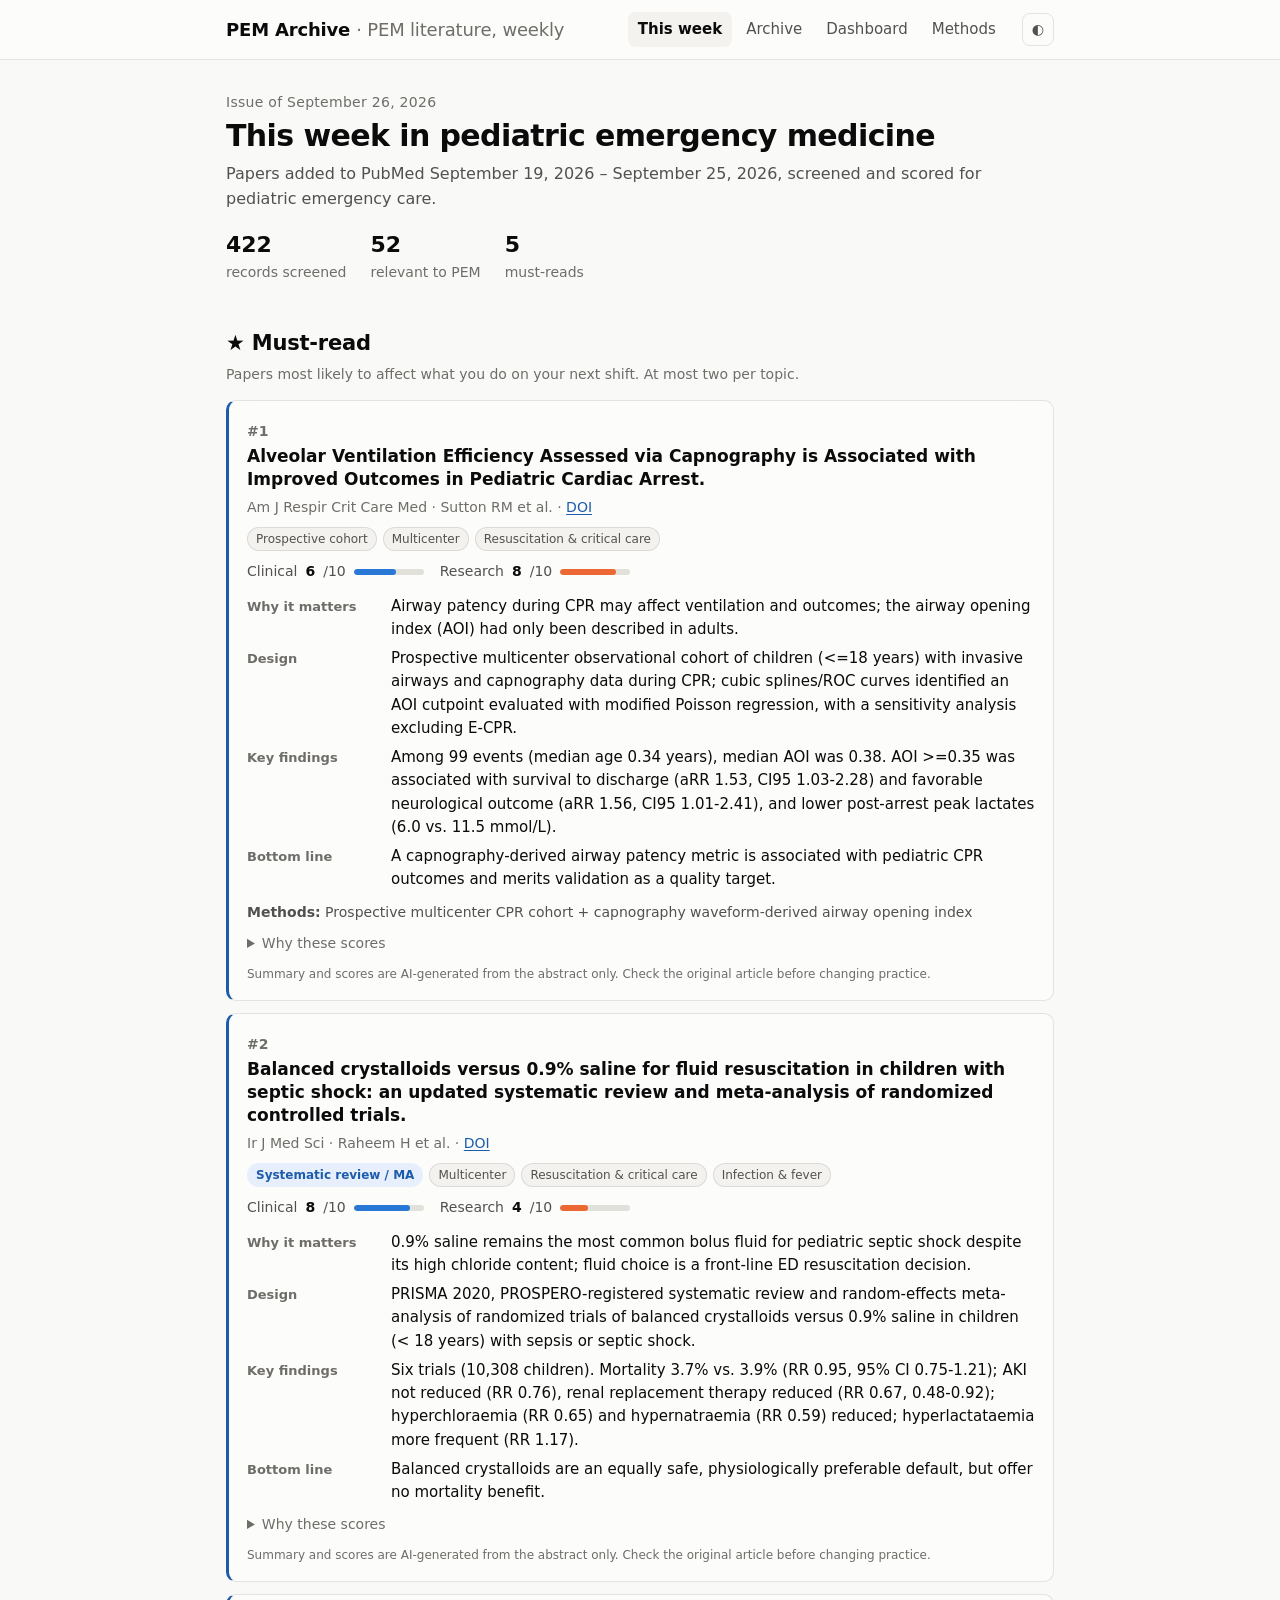
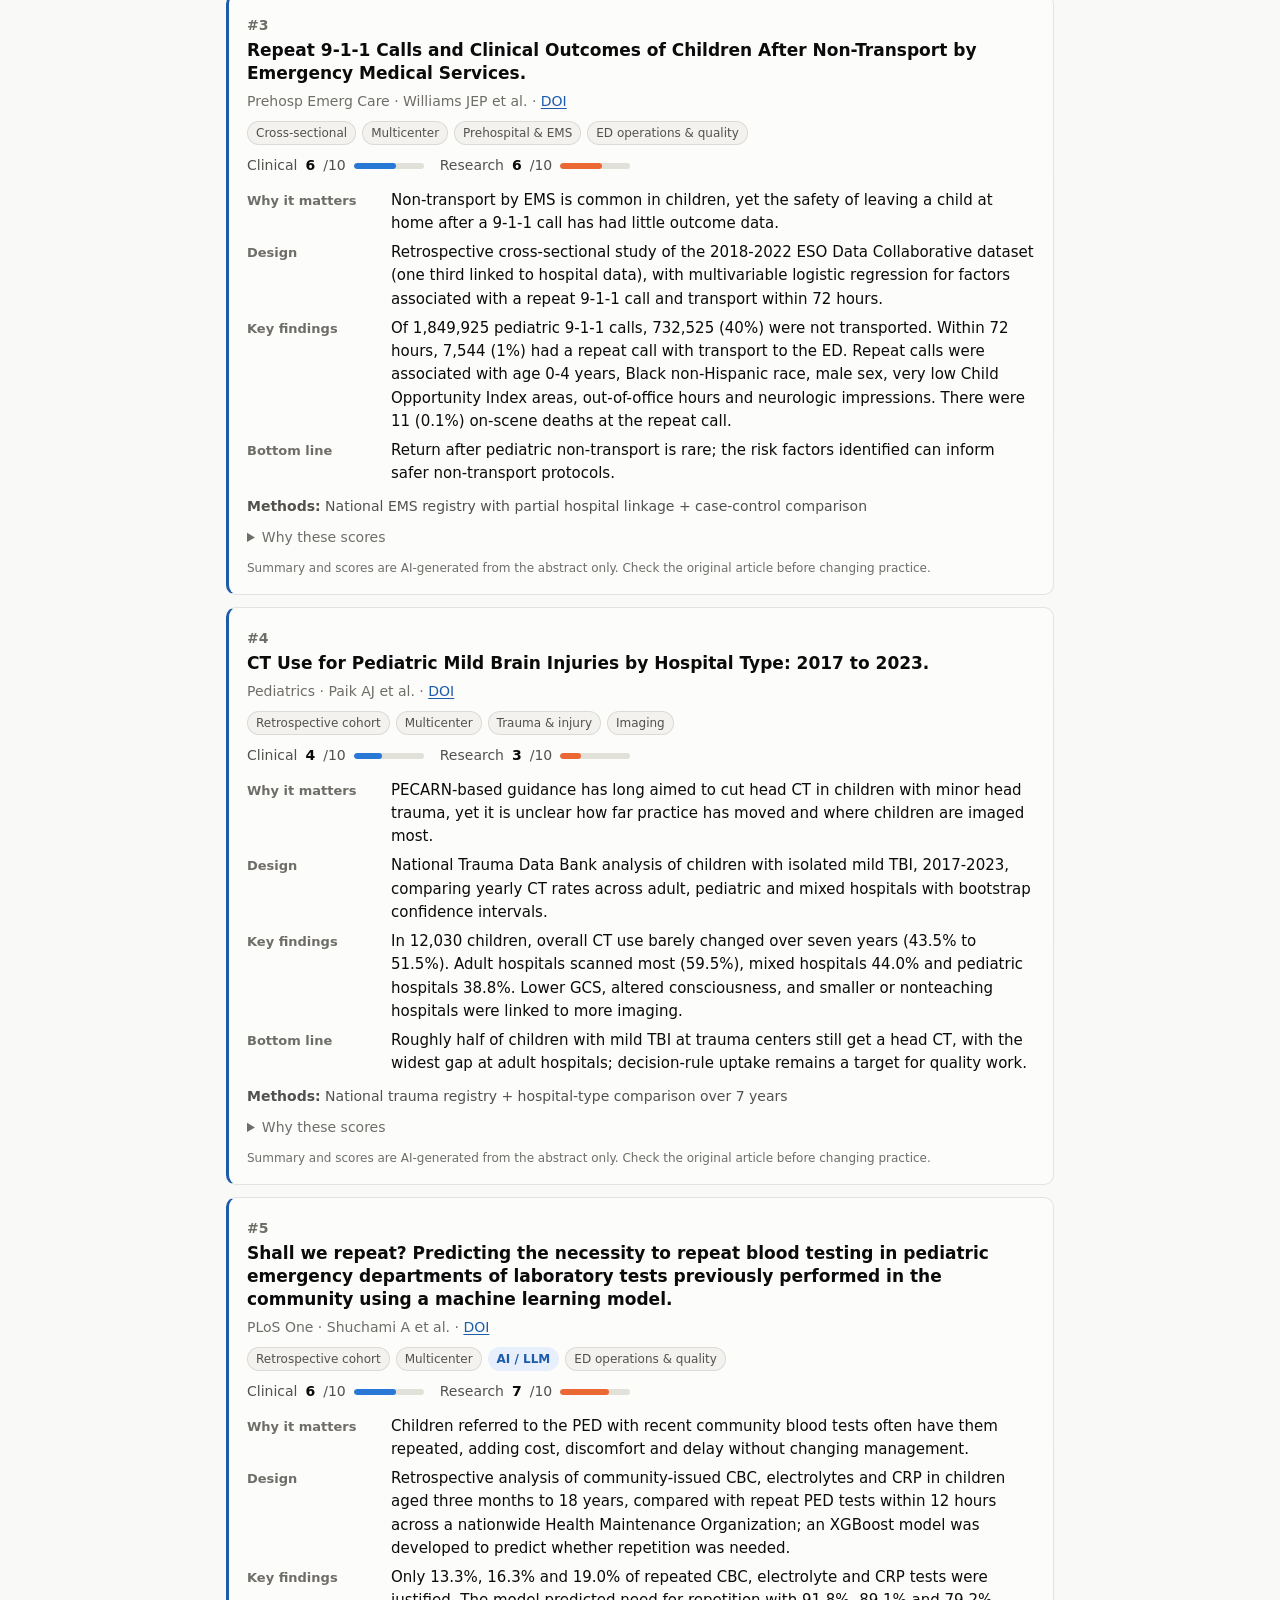
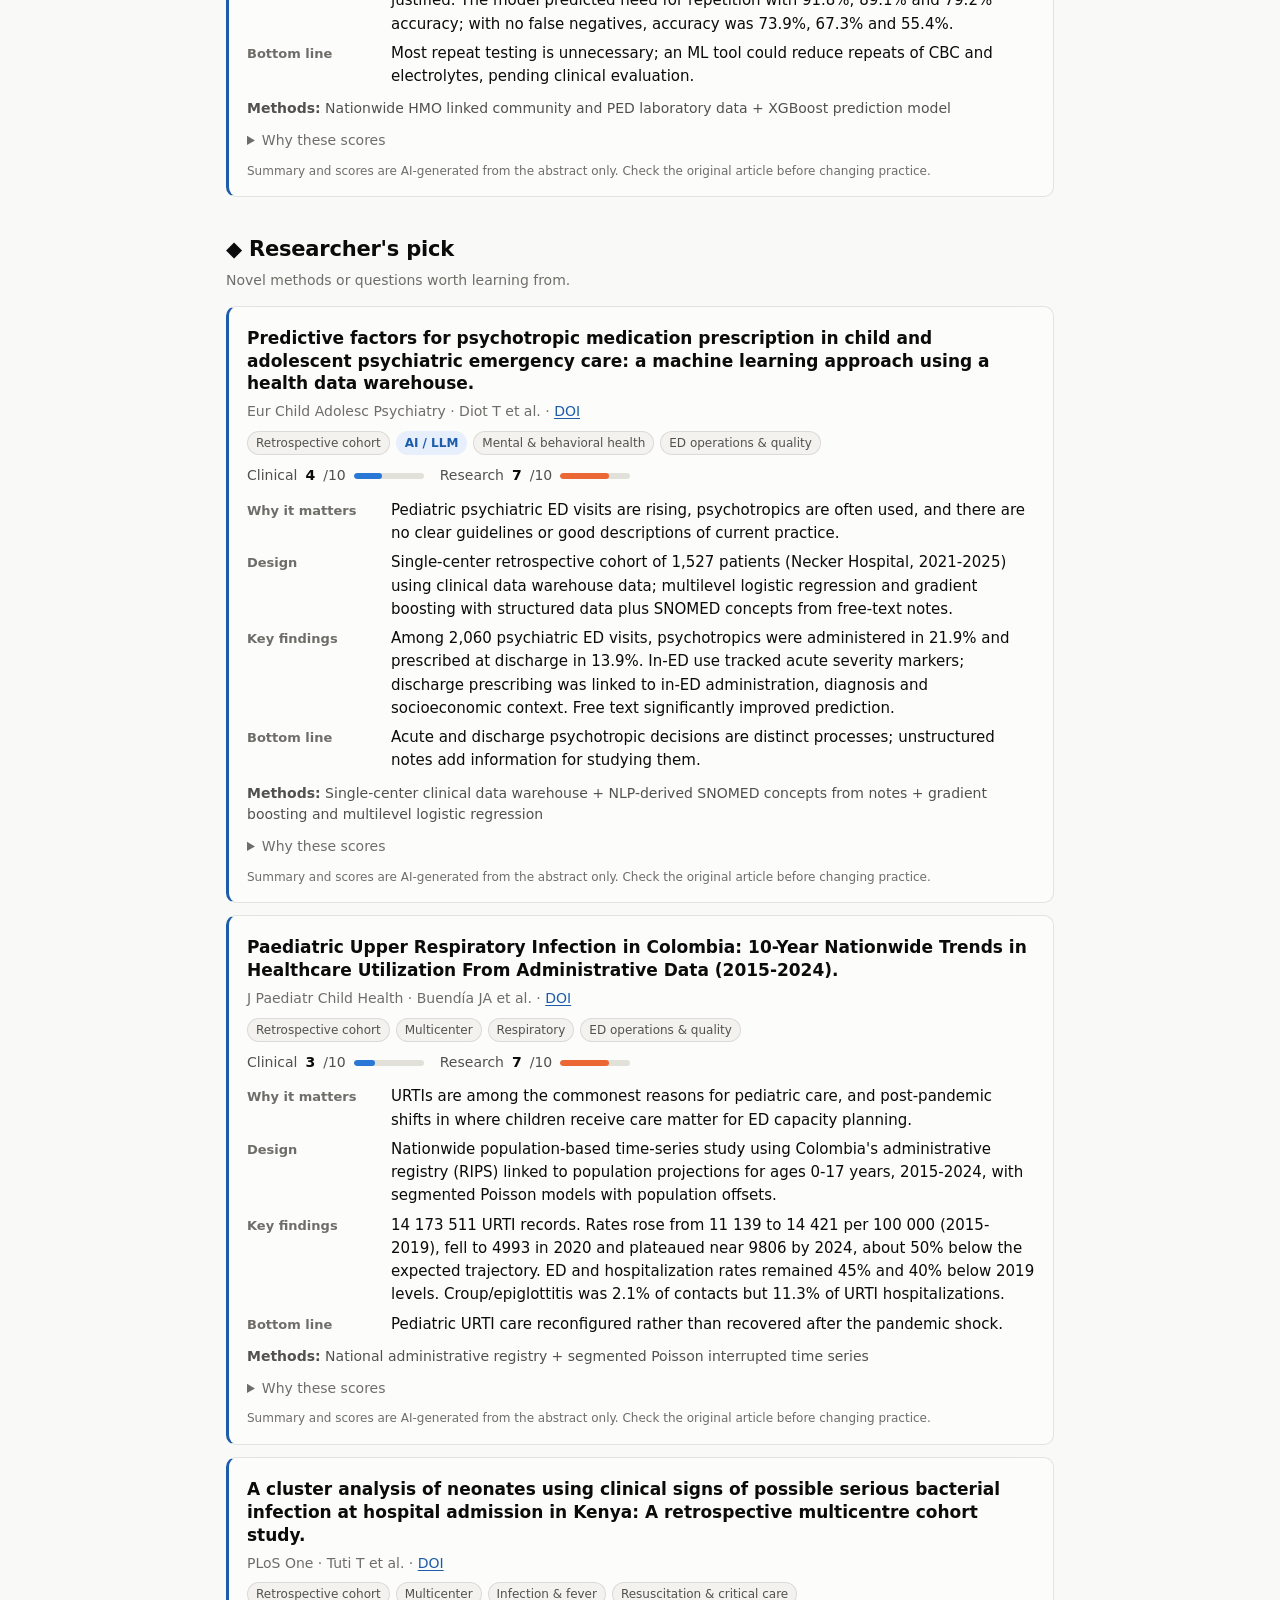
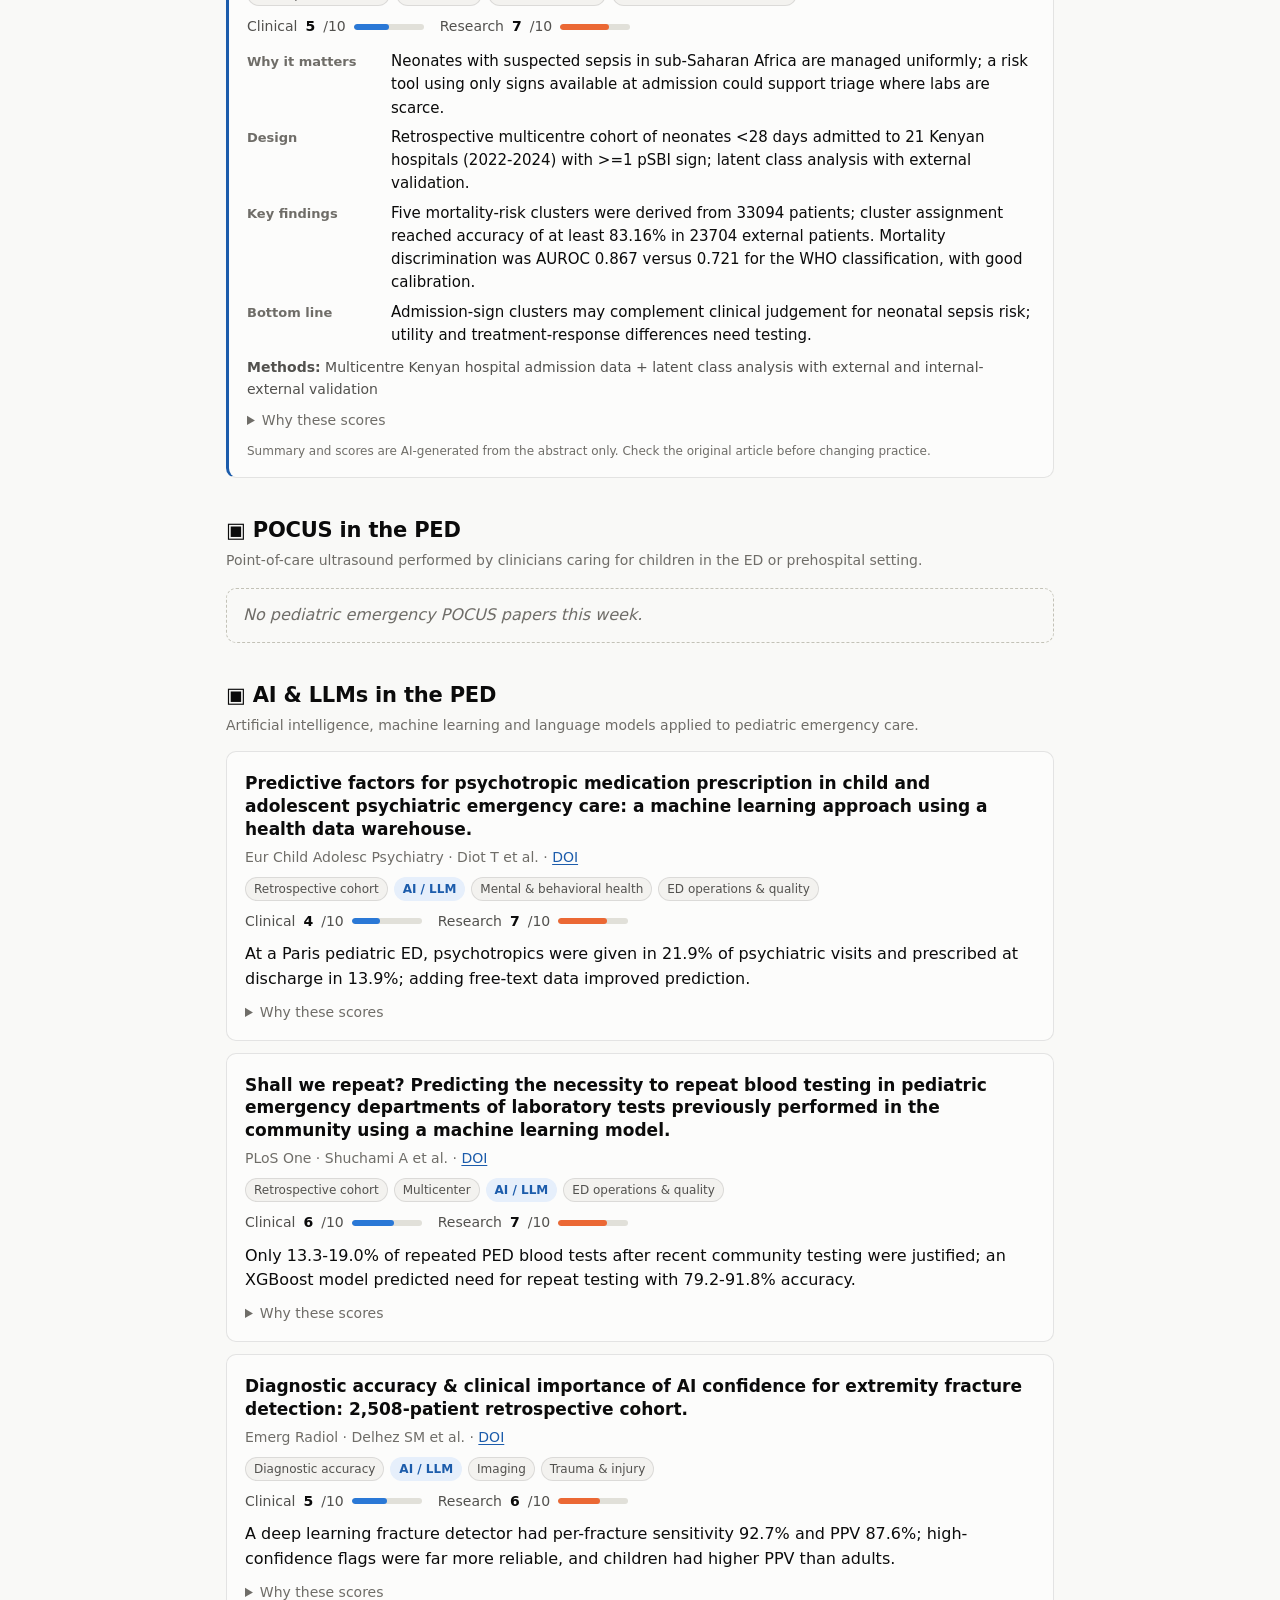
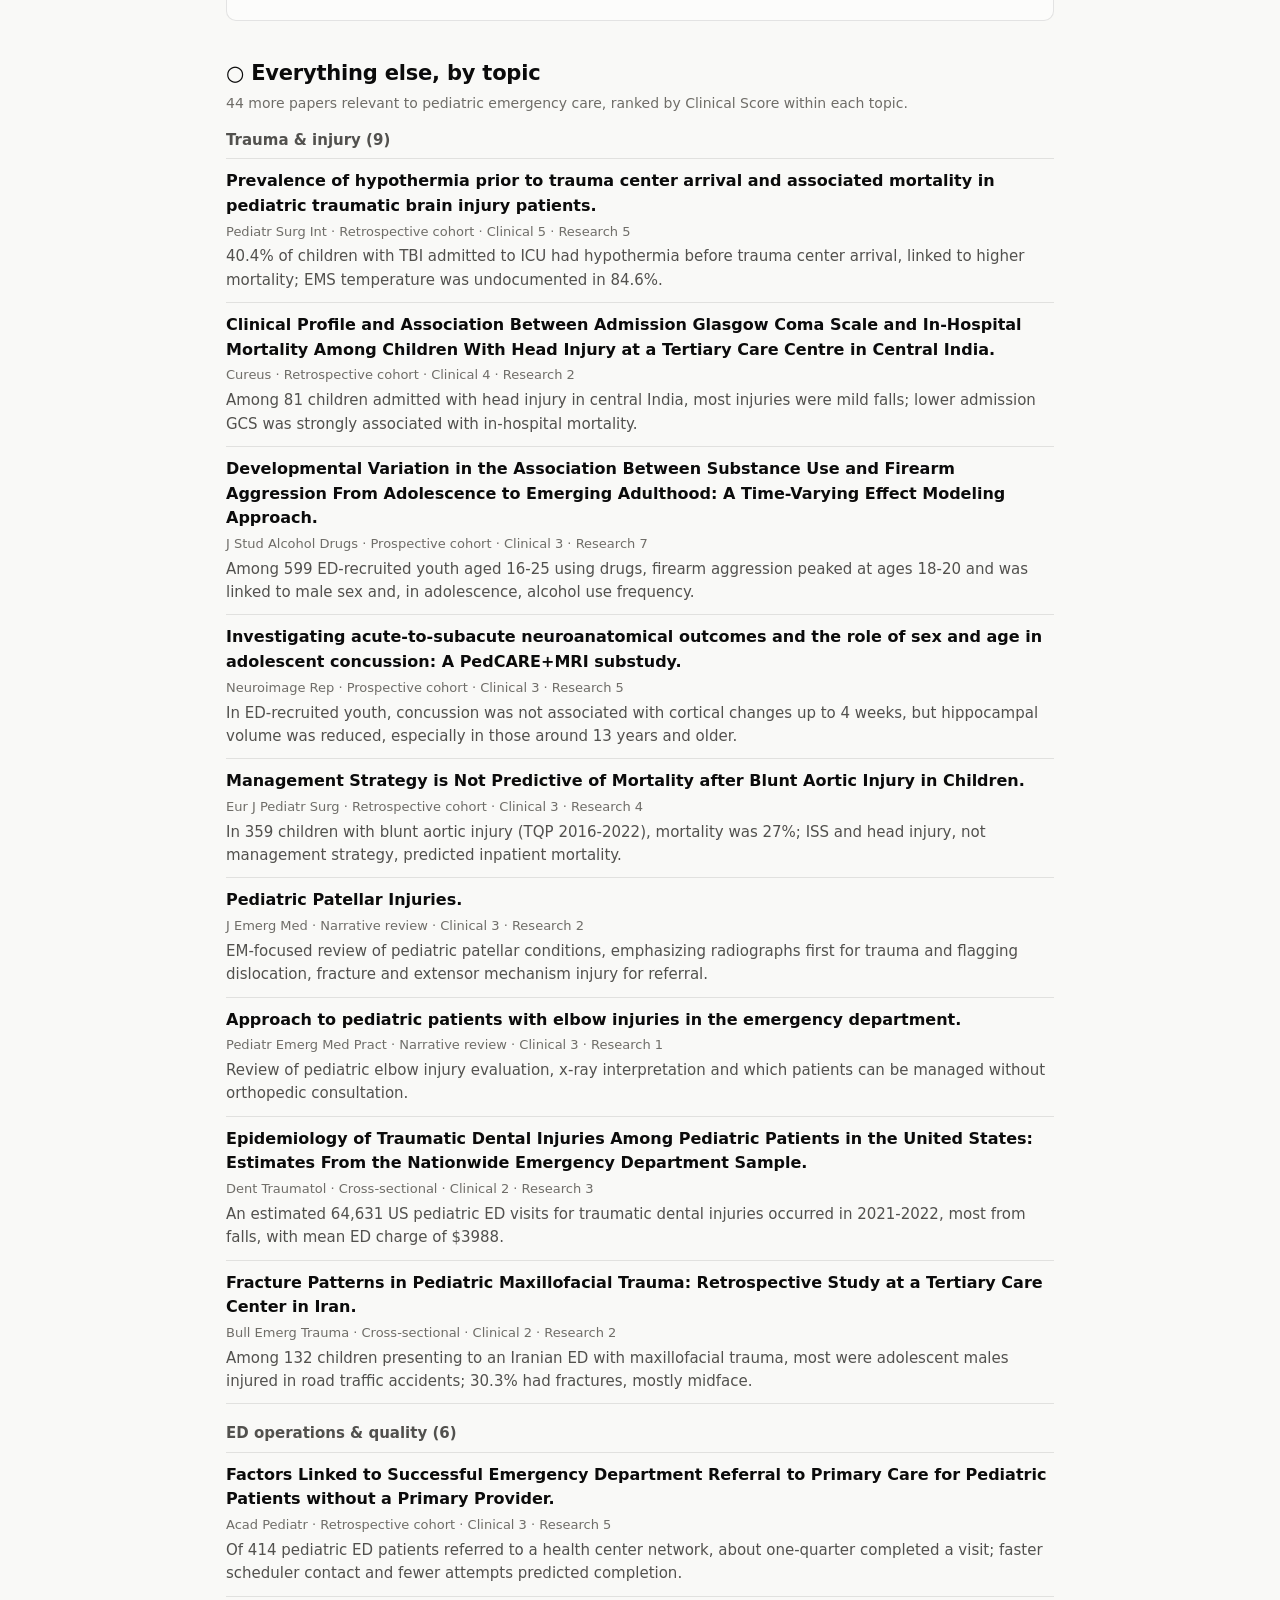
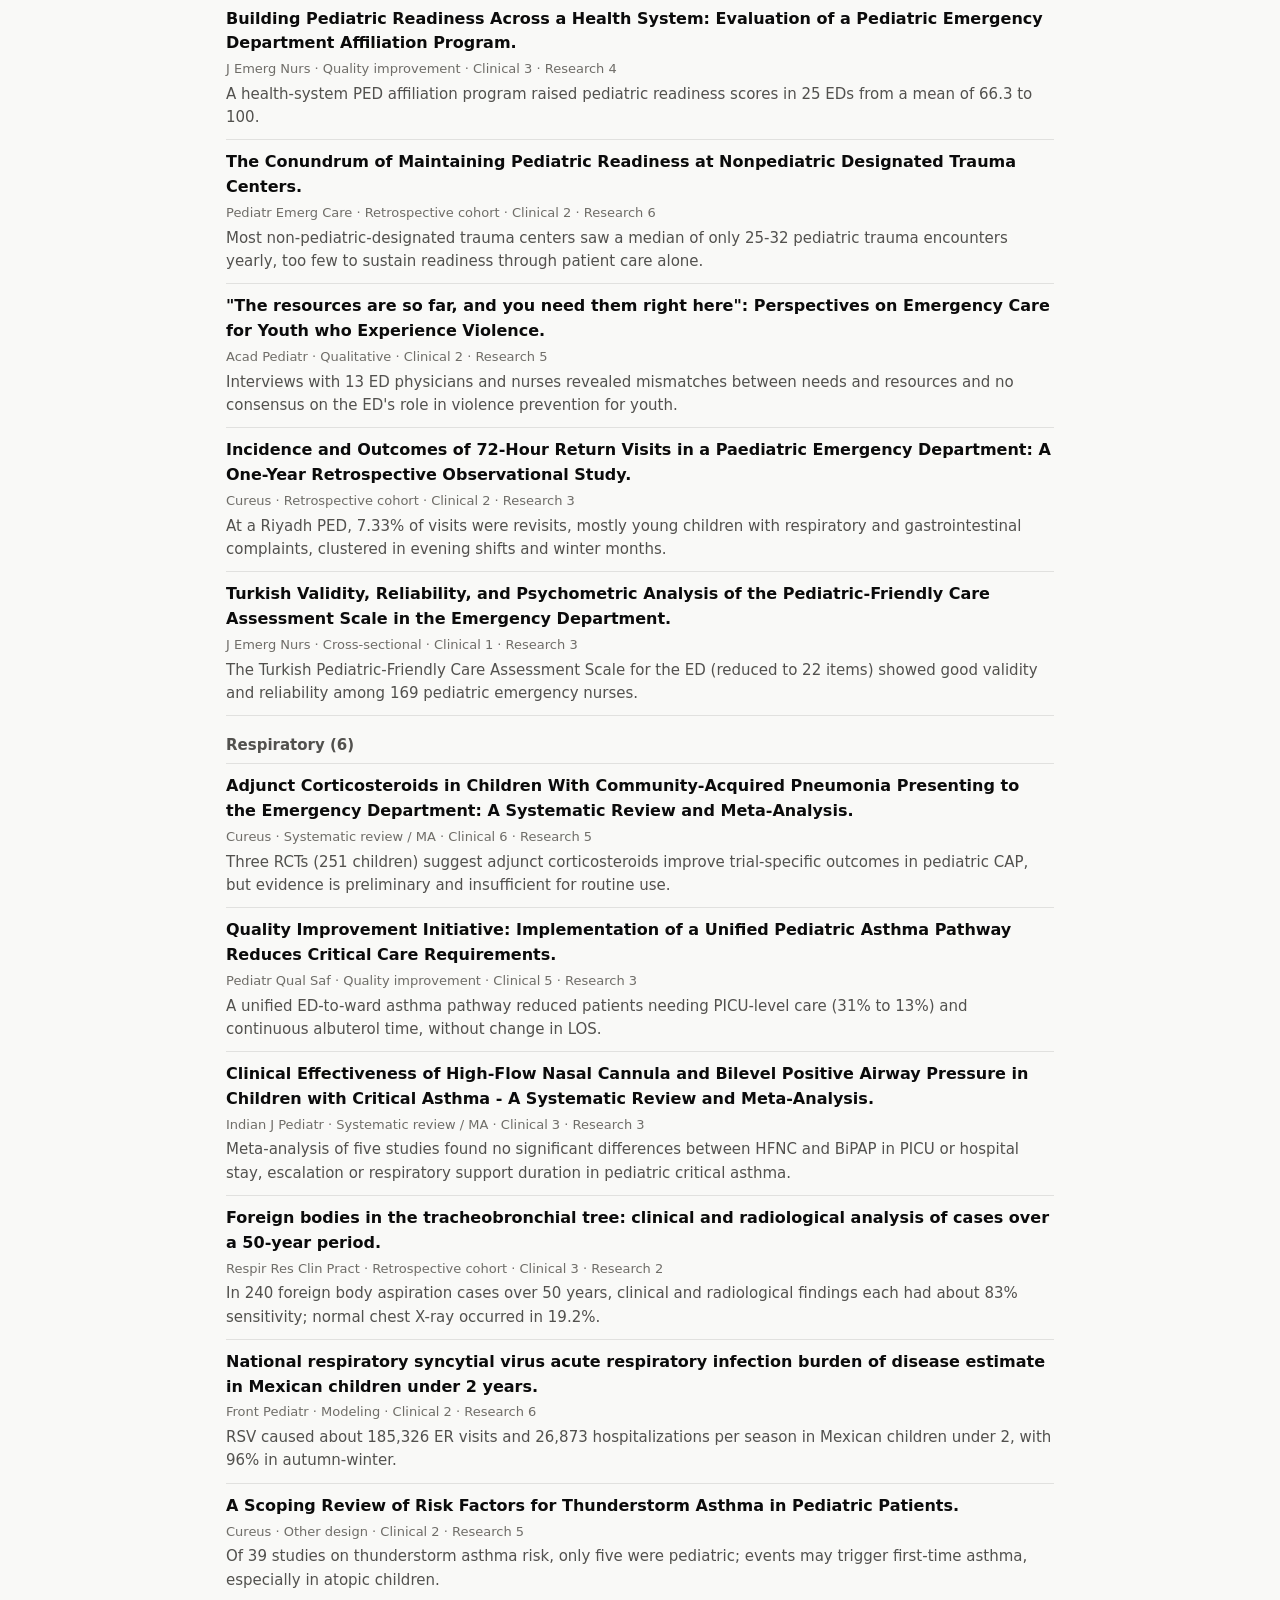
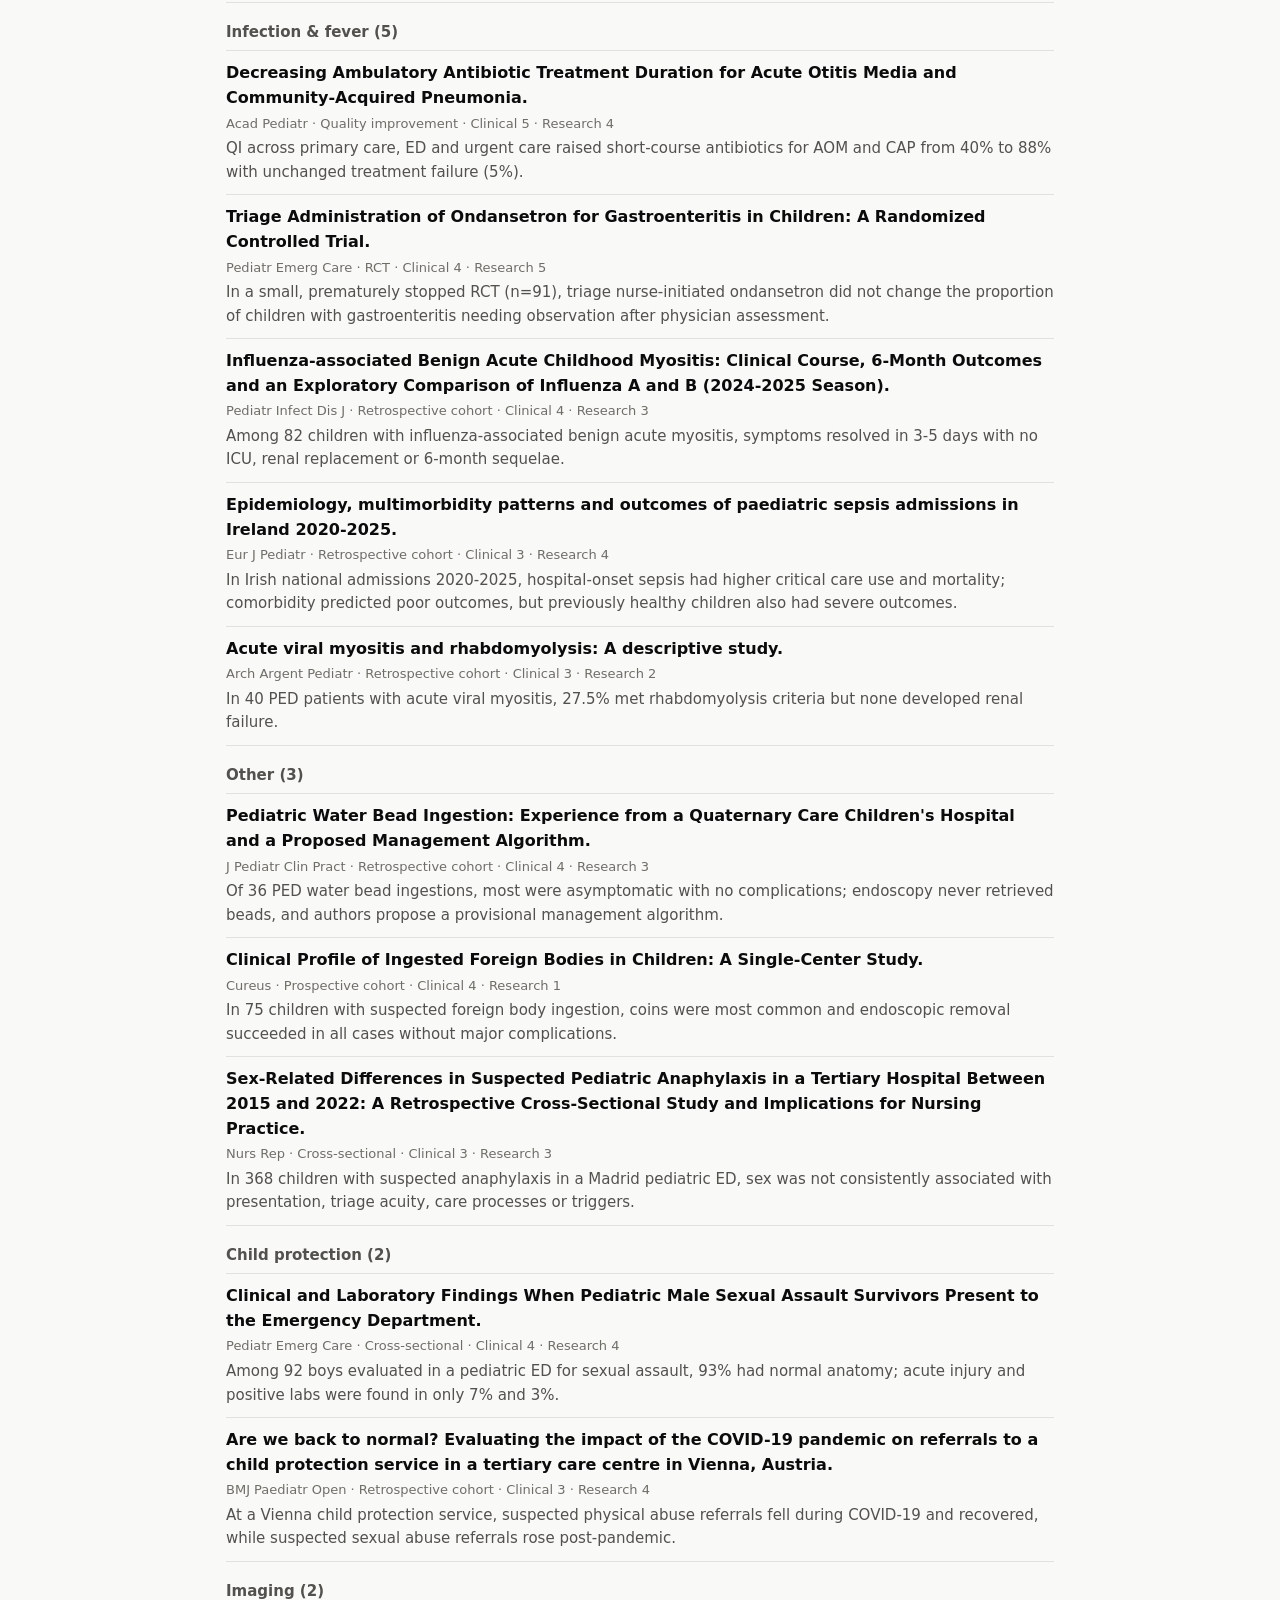
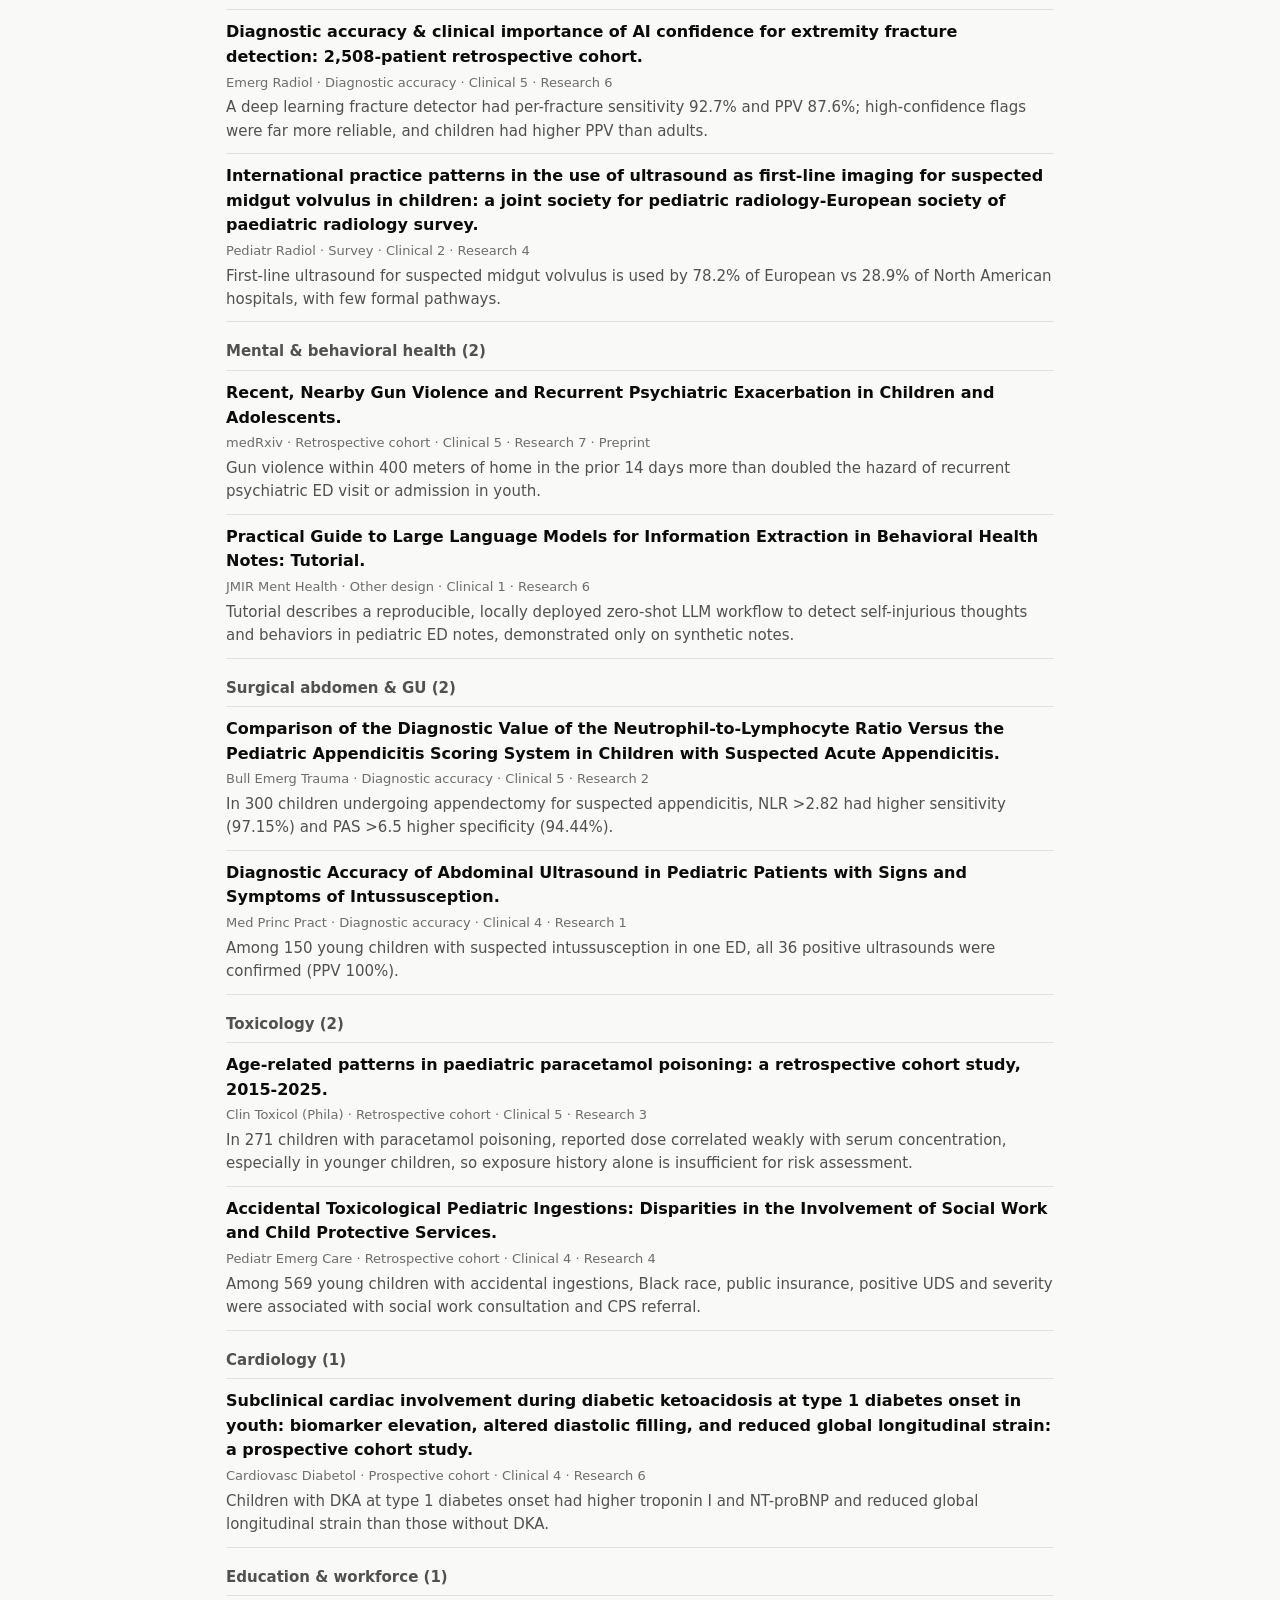
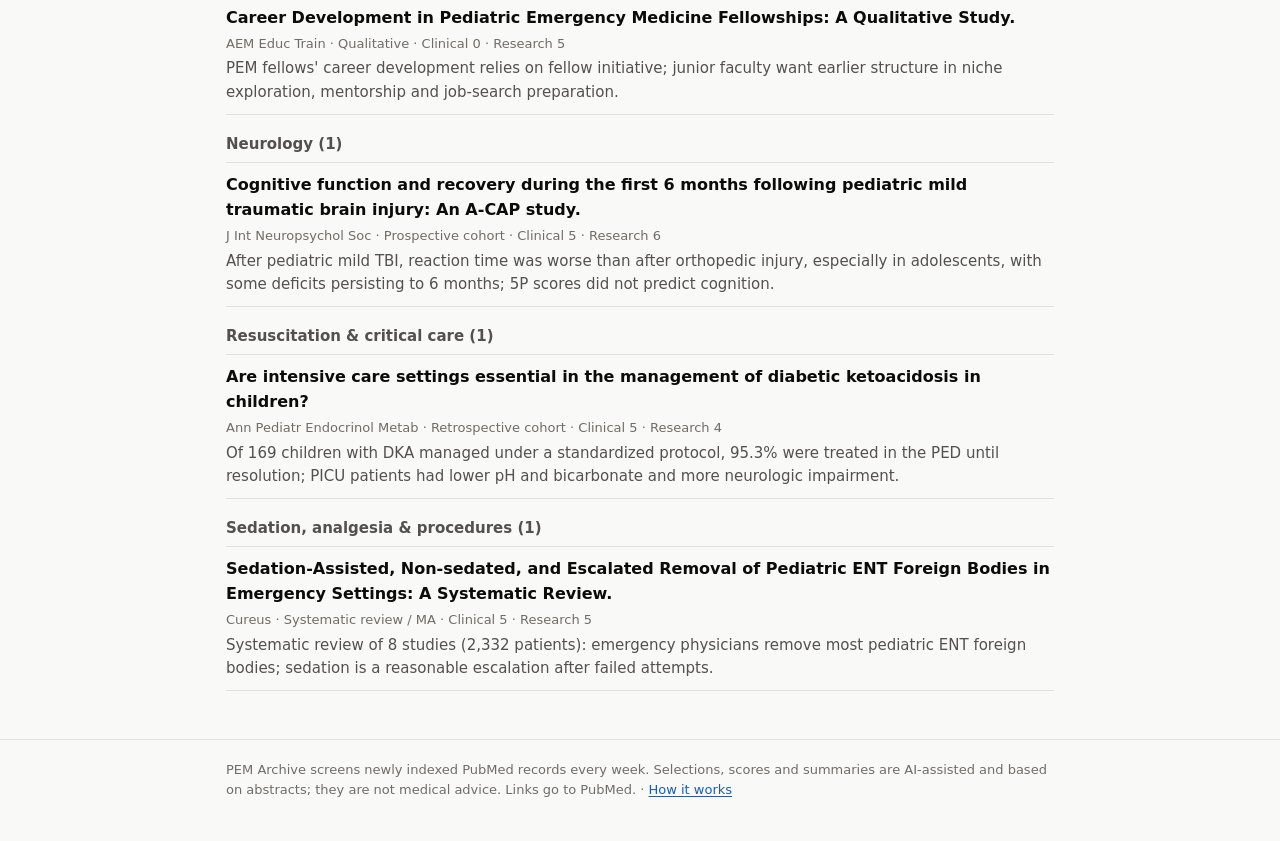
==== docs/index.html @ fcc06d2c "Weight Must-read and Researcher's pick selection by an internal journal tier The first issue's Must-" ====
<!doctype html>
<html lang="en">
<head>
<meta charset="utf-8">
<meta name="viewport" content="width=device-width, initial-scale=1">
<title>PEM Archive</title>
<meta name="description" content="Weekly must-reads in pediatric emergency medicine">
<link rel="stylesheet" href="assets/style.css">
<script src="assets/app.js" defer></script>
</head>
<body>
<header class="site-header"><div class="wrap">
<a class="brand" href="index.html">PEM Archive <span>· PEM literature, weekly</span></a>
<nav class="nav" aria-label="Main"><a href="index.html" aria-current="page">This week</a><a href="archive.html">Archive</a><a href="dashboard.html">Dashboard</a><a href="about.html">Methods</a></nav>
<button class="theme-btn" type="button" aria-label="Toggle dark mode">◐</button>
</div></header>
<main class="wrap">
<div class="issue-head">
<p class="eyebrow">Issue of September 26, 2026</p>
<h1>This week in pediatric emergency medicine</h1>
<p class="lede">Papers added to PubMed September 19, 2026 – September 25, 2026, screened and scored for pediatric emergency care.</p>
<ul class="stats"><li><b>422</b>records screened</li><li><b>52</b>relevant to PEM</li>
<li><b>5</b>must-reads</li></ul></div><section><h2>★ Must-read</h2><p class="section-note">Papers most likely to affect what you do on your next shift. At most two per topic.</p><article class="card featured">
<span class="rank">#1</span>
<h3><a href="https://pubmed.ncbi.nlm.nih.gov/42765341/">Alveolar Ventilation Efficiency Assessed via Capnography is Associated with Improved Outcomes in Pediatric Cardiac Arrest.</a></h3>
<p class="meta">Am J Respir Crit Care Med · Sutton RM et al. · <a href="https://doi.org/10.1093/ajrccm/aamag476">DOI</a></p>
<div class="badges"><span class="badge ">Prospective cohort</span><span class="badge ">Multicenter</span><span class="badge ">Resuscitation &amp; critical care</span></div>
<div class="scores"><span class="score">Clinical <b>6</b>/10 <span class="meter c" aria-hidden="true"><i style="width:60%"></i></span></span><span class="score">Research <b>8</b>/10 <span class="meter r" aria-hidden="true"><i style="width:80%"></i></span></span></div>
<dl class="summary"><dt>Why it matters</dt><dd>Airway patency during CPR may affect ventilation and outcomes; the airway opening index (AOI) had only been described in adults.</dd><dt>Design</dt><dd>Prospective multicenter observational cohort of children (&lt;=18 years) with invasive airways and capnography data during CPR; cubic splines/ROC curves identified an AOI cutpoint evaluated with modified Poisson regression, with a sensitivity analysis excluding E-CPR.</dd><dt>Key findings</dt><dd>Among 99 events (median age 0.34 years), median AOI was 0.38. AOI &gt;=0.35 was associated with survival to discharge (aRR 1.53, CI95 1.03-2.28) and favorable neurological outcome (aRR 1.56, CI95 1.01-2.41), and lower post-arrest peak lactates (6.0 vs. 11.5 mmol/L).</dd><dt>Bottom line</dt><dd>A capnography-derived airway patency metric is associated with pediatric CPR outcomes and merits validation as a quality target.</dd></dl>
<p class="methods"><b>Methods:</b> Prospective multicenter CPR cohort + capnography waveform-derived airway opening index</p>
<details class="why"><summary>Why these scores</summary><p><b>Clinical:</b> First pediatric data on a capnography-derived airway patency metric during CPR, from a prospective multicenter cohort; applies to intubated in-hospital arrests.</p><p><b>Research:</b> Novel capnography waveform-derived measure applied to pediatric CPR in a prospective multicenter cohort; modest size and data-derived cutpoint.</p></details>
<p class="ai-note">Summary and scores are AI-generated from the abstract only. Check the original article before changing practice.</p>
</article><article class="card featured">
<span class="rank">#2</span>
<h3><a href="https://pubmed.ncbi.nlm.nih.gov/42766085/">Balanced crystalloids versus 0.9% saline for fluid resuscitation in children with septic shock: an updated systematic review and meta-analysis of randomized controlled trials.</a></h3>
<p class="meta">Ir J Med Sci · Raheem H et al. · <a href="https://doi.org/10.1007/s11845-026-04639-x">DOI</a></p>
<div class="badges"><span class="badge strong">Systematic review / MA</span><span class="badge ">Multicenter</span><span class="badge ">Resuscitation &amp; critical care</span><span class="badge ">Infection &amp; fever</span></div>
<div class="scores"><span class="score">Clinical <b>8</b>/10 <span class="meter c" aria-hidden="true"><i style="width:80%"></i></span></span><span class="score">Research <b>4</b>/10 <span class="meter r" aria-hidden="true"><i style="width:40%"></i></span></span></div>
<dl class="summary"><dt>Why it matters</dt><dd>0.9% saline remains the most common bolus fluid for pediatric septic shock despite its high chloride content; fluid choice is a front-line ED resuscitation decision.</dd><dt>Design</dt><dd>PRISMA 2020, PROSPERO-registered systematic review and random-effects meta-analysis of randomized trials of balanced crystalloids versus 0.9% saline in children (&lt; 18 years) with sepsis or septic shock.</dd><dt>Key findings</dt><dd>Six trials (10,308 children). Mortality 3.7% vs. 3.9% (RR 0.95, 95% CI 0.75-1.21); AKI not reduced (RR 0.76), renal replacement therapy reduced (RR 0.67, 0.48-0.92); hyperchloraemia (RR 0.65) and hypernatraemia (RR 0.59) reduced; hyperlactataemia more frequent (RR 1.17).</dd><dt>Bottom line</dt><dd>Balanced crystalloids are an equally safe, physiologically preferable default, but offer no mortality benefit.</dd></dl>
<details class="why"><summary>Why these scores</summary><p><b>Clinical:</b> Updated meta-analysis of RCTs on fluid choice in pediatric septic shock, a front-line ED resuscitation decision, supporting balanced crystalloids as default.</p><p><b>Research:</b> Standard PROSPERO-registered meta-analysis of RCTs updating a known question.</p></details>
<p class="ai-note">Summary and scores are AI-generated from the abstract only. Check the original article before changing practice.</p>
</article><article class="card featured">
<span class="rank">#3</span>
<h3><a href="https://pubmed.ncbi.nlm.nih.gov/42776990/">Repeat 9-1-1 Calls and Clinical Outcomes of Children After Non-Transport by Emergency Medical Services.</a></h3>
<p class="meta">Prehosp Emerg Care · Williams JEP et al. · <a href="https://doi.org/10.1080/10903127.2026.2737688">DOI</a></p>
<div class="badges"><span class="badge ">Cross-sectional</span><span class="badge ">Multicenter</span><span class="badge ">Prehospital &amp; EMS</span><span class="badge ">ED operations &amp; quality</span></div>
<div class="scores"><span class="score">Clinical <b>6</b>/10 <span class="meter c" aria-hidden="true"><i style="width:60%"></i></span></span><span class="score">Research <b>6</b>/10 <span class="meter r" aria-hidden="true"><i style="width:60%"></i></span></span></div>
<dl class="summary"><dt>Why it matters</dt><dd>Non-transport by EMS is common in children, yet the safety of leaving a child at home after a 9-1-1 call has had little outcome data.</dd><dt>Design</dt><dd>Retrospective cross-sectional study of the 2018-2022 ESO Data Collaborative dataset (one third linked to hospital data), with multivariable logistic regression for factors associated with a repeat 9-1-1 call and transport within 72 hours.</dd><dt>Key findings</dt><dd>Of 1,849,925 pediatric 9-1-1 calls, 732,525 (40%) were not transported. Within 72 hours, 7,544 (1%) had a repeat call with transport to the ED. Repeat calls were associated with age 0-4 years, Black non-Hispanic race, male sex, very low Child Opportunity Index areas, out-of-office hours and neurologic impressions. There were 11 (0.1%) on-scene deaths at the repeat call.</dd><dt>Bottom line</dt><dd>Return after pediatric non-transport is rare; the risk factors identified can inform safer non-transport protocols.</dd></dl>
<p class="methods"><b>Methods:</b> National EMS registry with partial hospital linkage + case-control comparison</p>
<details class="why"><summary>Why these scores</summary><p><b>Clinical:</b> Large multiagency EMS dataset suggests pediatric non-transport rarely leads to repeat call and transport, informing non-transport protocols.</p><p><b>Research:</b> Standard retrospective analysis of an EMS registry with partial hospital linkage addressing a clear evidence gap.</p></details>
<p class="ai-note">Summary and scores are AI-generated from the abstract only. Check the original article before changing practice.</p>
</article><article class="card featured">
<span class="rank">#4</span>
<h3><a href="https://pubmed.ncbi.nlm.nih.gov/42772763/">CT Use for Pediatric Mild Brain Injuries by Hospital Type: 2017 to 2023.</a></h3>
<p class="meta">Pediatrics · Paik AJ et al. · <a href="https://doi.org/10.1542/peds.2026-076391">DOI</a></p>
<div class="badges"><span class="badge ">Retrospective cohort</span><span class="badge ">Multicenter</span><span class="badge ">Trauma &amp; injury</span><span class="badge ">Imaging</span></div>
<div class="scores"><span class="score">Clinical <b>4</b>/10 <span class="meter c" aria-hidden="true"><i style="width:40%"></i></span></span><span class="score">Research <b>3</b>/10 <span class="meter r" aria-hidden="true"><i style="width:30%"></i></span></span></div>
<dl class="summary"><dt>Why it matters</dt><dd>PECARN-based guidance has long aimed to cut head CT in children with minor head trauma, yet it is unclear how far practice has moved and where children are imaged most.</dd><dt>Design</dt><dd>National Trauma Data Bank analysis of children with isolated mild TBI, 2017-2023, comparing yearly CT rates across adult, pediatric and mixed hospitals with bootstrap confidence intervals.</dd><dt>Key findings</dt><dd>In 12,030 children, overall CT use barely changed over seven years (43.5% to 51.5%). Adult hospitals scanned most (59.5%), mixed hospitals 44.0% and pediatric hospitals 38.8%. Lower GCS, altered consciousness, and smaller or nonteaching hospitals were linked to more imaging.</dd><dt>Bottom line</dt><dd>Roughly half of children with mild TBI at trauma centers still get a head CT, with the widest gap at adult hospitals; decision-rule uptake remains a target for quality work.</dd></dl>
<p class="methods"><b>Methods:</b> National trauma registry + hospital-type comparison over 7 years</p>
<details class="why"><summary>Why these scores</summary><p><b>Clinical:</b> Describes persistent practice variation in head CT for mild TBI by hospital type; background for imaging stewardship.</p><p><b>Research:</b> Standard descriptive registry analysis of a known question.</p></details>
<p class="ai-note">Summary and scores are AI-generated from the abstract only. Check the original article before changing practice.</p>
</article><article class="card featured">
<span class="rank">#5</span>
<h3><a href="https://pubmed.ncbi.nlm.nih.gov/42766625/">Shall we repeat? Predicting the necessity to repeat blood testing in pediatric emergency departments of laboratory tests previously performed in the community using a machine learning model.</a></h3>
<p class="meta">PLoS One · Shuchami A et al. · <a href="https://doi.org/10.1371/journal.pone.0352682">DOI</a></p>
<div class="badges"><span class="badge ">Retrospective cohort</span><span class="badge ">Multicenter</span><span class="badge strong">AI / LLM</span><span class="badge ">ED operations &amp; quality</span></div>
<div class="scores"><span class="score">Clinical <b>6</b>/10 <span class="meter c" aria-hidden="true"><i style="width:60%"></i></span></span><span class="score">Research <b>7</b>/10 <span class="meter r" aria-hidden="true"><i style="width:70%"></i></span></span></div>
<dl class="summary"><dt>Why it matters</dt><dd>Children referred to the PED with recent community blood tests often have them repeated, adding cost, discomfort and delay without changing management.</dd><dt>Design</dt><dd>Retrospective analysis of community-issued CBC, electrolytes and CRP in children aged three months to 18 years, compared with repeat PED tests within 12 hours across a nationwide Health Maintenance Organization; an XGBoost model was developed to predict whether repetition was needed.</dd><dt>Key findings</dt><dd>Only 13.3%, 16.3% and 19.0% of repeated CBC, electrolyte and CRP tests were justified. The model predicted need for repetition with 91.8%, 89.1% and 79.2% accuracy; with no false negatives, accuracy was 73.9%, 67.3% and 55.4%.</dd><dt>Bottom line</dt><dd>Most repeat testing is unnecessary; an ML tool could reduce repeats of CBC and electrolytes, pending clinical evaluation.</dd></dl>
<p class="methods"><b>Methods:</b> Nationwide HMO linked community and PED laboratory data + XGBoost prediction model</p>
<details class="why"><summary>Why these scores</summary><p><b>Clinical:</b> Addresses a common front-line PED decision (repeating recent community blood tests) with first evidence on justification rates, but model not externally validated.</p><p><b>Research:</b> Novel linkage of community and PED laboratory results across a nationwide HMO with an ML decision-support model; lacks external validation.</p></details>
<p class="ai-note">Summary and scores are AI-generated from the abstract only. Check the original article before changing practice.</p>
</article></section><section><h2>◆ Researcher's pick</h2><p class="section-note">Novel methods or questions worth learning from.</p><article class="card featured">

<h3><a href="https://pubmed.ncbi.nlm.nih.gov/42782318/">Predictive factors for psychotropic medication prescription in child and adolescent psychiatric emergency care: a machine learning approach using a health data warehouse.</a></h3>
<p class="meta">Eur Child Adolesc Psychiatry · Diot T et al. · <a href="https://doi.org/10.1007/s00787-026-03193-2">DOI</a></p>
<div class="badges"><span class="badge ">Retrospective cohort</span><span class="badge strong">AI / LLM</span><span class="badge ">Mental &amp; behavioral health</span><span class="badge ">ED operations &amp; quality</span></div>
<div class="scores"><span class="score">Clinical <b>4</b>/10 <span class="meter c" aria-hidden="true"><i style="width:40%"></i></span></span><span class="score">Research <b>7</b>/10 <span class="meter r" aria-hidden="true"><i style="width:70%"></i></span></span></div>
<dl class="summary"><dt>Why it matters</dt><dd>Pediatric psychiatric ED visits are rising, psychotropics are often used, and there are no clear guidelines or good descriptions of current practice.</dd><dt>Design</dt><dd>Single-center retrospective cohort of 1,527 patients (Necker Hospital, 2021-2025) using clinical data warehouse data; multilevel logistic regression and gradient boosting with structured data plus SNOMED concepts from free-text notes.</dd><dt>Key findings</dt><dd>Among 2,060 psychiatric ED visits, psychotropics were administered in 21.9% and prescribed at discharge in 13.9%. In-ED use tracked acute severity markers; discharge prescribing was linked to in-ED administration, diagnosis and socioeconomic context. Free text significantly improved prediction.</dd><dt>Bottom line</dt><dd>Acute and discharge psychotropic decisions are distinct processes; unstructured notes add information for studying them.</dd></dl>
<p class="methods"><b>Methods:</b> Single-center clinical data warehouse + NLP-derived SNOMED concepts from notes + gradient boosting and multilevel logistic regression</p>
<details class="why"><summary>Why these scores</summary><p><b>Clinical:</b> Describes psychotropic prescribing patterns in pediatric psychiatric ED visits at one center; background for future guidelines.</p><p><b>Research:</b> Clinical data warehouse with SNOMED concepts extracted from free text plus gradient boosting, applied to a poorly described PEM practice.</p></details>
<p class="ai-note">Summary and scores are AI-generated from the abstract only. Check the original article before changing practice.</p>
</article><article class="card featured">

<h3><a href="https://pubmed.ncbi.nlm.nih.gov/42764764/">Paediatric Upper Respiratory Infection in Colombia: 10-Year Nationwide Trends in Healthcare Utilization From Administrative Data (2015-2024).</a></h3>
<p class="meta">J Paediatr Child Health · Buendía JA et al. · <a href="https://doi.org/10.1111/jpc.70598">DOI</a></p>
<div class="badges"><span class="badge ">Retrospective cohort</span><span class="badge ">Multicenter</span><span class="badge ">Respiratory</span><span class="badge ">ED operations &amp; quality</span></div>
<div class="scores"><span class="score">Clinical <b>3</b>/10 <span class="meter c" aria-hidden="true"><i style="width:30%"></i></span></span><span class="score">Research <b>7</b>/10 <span class="meter r" aria-hidden="true"><i style="width:70%"></i></span></span></div>
<dl class="summary"><dt>Why it matters</dt><dd>URTIs are among the commonest reasons for pediatric care, and post-pandemic shifts in where children receive care matter for ED capacity planning.</dd><dt>Design</dt><dd>Nationwide population-based time-series study using Colombia&#x27;s administrative registry (RIPS) linked to population projections for ages 0-17 years, 2015-2024, with segmented Poisson models with population offsets.</dd><dt>Key findings</dt><dd>14 173 511 URTI records. Rates rose from 11 139 to 14 421 per 100 000 (2015-2019), fell to 4993 in 2020 and plateaued near 9806 by 2024, about 50% below the expected trajectory. ED and hospitalization rates remained 45% and 40% below 2019 levels. Croup/epiglottitis was 2.1% of contacts but 11.3% of URTI hospitalizations.</dd><dt>Bottom line</dt><dd>Pediatric URTI care reconfigured rather than recovered after the pandemic shock.</dd></dl>
<p class="methods"><b>Methods:</b> National administrative registry + segmented Poisson interrupted time series</p>
<details class="why"><summary>Why these scores</summary><p><b>Clinical:</b> National utilization trends provide background for respiratory capacity planning, not bedside decisions.</p><p><b>Research:</b> Nationwide administrative registry with segmented Poisson (interrupted time series) models using the pandemic as a system shock.</p></details>
<p class="ai-note">Summary and scores are AI-generated from the abstract only. Check the original article before changing practice.</p>
</article><article class="card featured">

<h3><a href="https://pubmed.ncbi.nlm.nih.gov/42784586/">A cluster analysis of neonates using clinical signs of possible serious bacterial infection at hospital admission in Kenya: A retrospective multicentre cohort study.</a></h3>
<p class="meta">PLoS One · Tuti T et al. · <a href="https://doi.org/10.1371/journal.pone.0359212">DOI</a></p>
<div class="badges"><span class="badge ">Retrospective cohort</span><span class="badge ">Multicenter</span><span class="badge ">Infection &amp; fever</span><span class="badge ">Resuscitation &amp; critical care</span></div>
<div class="scores"><span class="score">Clinical <b>5</b>/10 <span class="meter c" aria-hidden="true"><i style="width:50%"></i></span></span><span class="score">Research <b>7</b>/10 <span class="meter r" aria-hidden="true"><i style="width:70%"></i></span></span></div>
<dl class="summary"><dt>Why it matters</dt><dd>Neonates with suspected sepsis in sub-Saharan Africa are managed uniformly; a risk tool using only signs available at admission could support triage where labs are scarce.</dd><dt>Design</dt><dd>Retrospective multicentre cohort of neonates &lt;28 days admitted to 21 Kenyan hospitals (2022-2024) with &gt;=1 pSBI sign; latent class analysis with external validation.</dd><dt>Key findings</dt><dd>Five mortality-risk clusters were derived from 33094 patients; cluster assignment reached accuracy of at least 83.16% in 23704 external patients. Mortality discrimination was AUROC 0.867 versus 0.721 for the WHO classification, with good calibration.</dd><dt>Bottom line</dt><dd>Admission-sign clusters may complement clinical judgement for neonatal sepsis risk; utility and treatment-response differences need testing.</dd></dl>
<p class="methods"><b>Methods:</b> Multicentre Kenyan hospital admission data + latent class analysis with external and internal-external validation</p>
<details class="why"><summary>Why these scores</summary><p><b>Clinical:</b> Large externally validated admission risk stratification for neonatal sepsis signs, but in a low-resource admission setting only partly ED-related.</p><p><b>Research:</b> Latent class phenotyping restricted to admission-available pSBI signs, with external and internal-external validation across 21 hospitals.</p></details>
<p class="ai-note">Summary and scores are AI-generated from the abstract only. Check the original article before changing practice.</p>
</article></section><section><h2>▣ POCUS in the PED</h2><p class="section-note">Point-of-care ultrasound performed by clinicians caring for children in the ED or prehospital setting.</p><p class="empty">No pediatric emergency POCUS papers this week.</p></section><section><h2>▣ AI & LLMs in the PED</h2><p class="section-note">Artificial intelligence, machine learning and language models applied to pediatric emergency care.</p><article class="card">

<h3><a href="https://pubmed.ncbi.nlm.nih.gov/42782318/">Predictive factors for psychotropic medication prescription in child and adolescent psychiatric emergency care: a machine learning approach using a health data warehouse.</a></h3>
<p class="meta">Eur Child Adolesc Psychiatry · Diot T et al. · <a href="https://doi.org/10.1007/s00787-026-03193-2">DOI</a></p>
<div class="badges"><span class="badge ">Retrospective cohort</span><span class="badge strong">AI / LLM</span><span class="badge ">Mental &amp; behavioral health</span><span class="badge ">ED operations &amp; quality</span></div>
<div class="scores"><span class="score">Clinical <b>4</b>/10 <span class="meter c" aria-hidden="true"><i style="width:40%"></i></span></span><span class="score">Research <b>7</b>/10 <span class="meter r" aria-hidden="true"><i style="width:70%"></i></span></span></div>
<p class="one-line">At a Paris pediatric ED, psychotropics were given in 21.9% of psychiatric visits and prescribed at discharge in 13.9%; adding free-text data improved prediction.</p>
<details class="why"><summary>Why these scores</summary><p><b>Clinical:</b> Describes psychotropic prescribing patterns in pediatric psychiatric ED visits at one center; background for future guidelines.</p><p><b>Research:</b> Clinical data warehouse with SNOMED concepts extracted from free text plus gradient boosting, applied to a poorly described PEM practice.</p></details>
</article><article class="card">

<h3><a href="https://pubmed.ncbi.nlm.nih.gov/42766625/">Shall we repeat? Predicting the necessity to repeat blood testing in pediatric emergency departments of laboratory tests previously performed in the community using a machine learning model.</a></h3>
<p class="meta">PLoS One · Shuchami A et al. · <a href="https://doi.org/10.1371/journal.pone.0352682">DOI</a></p>
<div class="badges"><span class="badge ">Retrospective cohort</span><span class="badge ">Multicenter</span><span class="badge strong">AI / LLM</span><span class="badge ">ED operations &amp; quality</span></div>
<div class="scores"><span class="score">Clinical <b>6</b>/10 <span class="meter c" aria-hidden="true"><i style="width:60%"></i></span></span><span class="score">Research <b>7</b>/10 <span class="meter r" aria-hidden="true"><i style="width:70%"></i></span></span></div>
<p class="one-line">Only 13.3-19.0% of repeated PED blood tests after recent community testing were justified; an XGBoost model predicted need for repeat testing with 79.2-91.8% accuracy.</p>
<details class="why"><summary>Why these scores</summary><p><b>Clinical:</b> Addresses a common front-line PED decision (repeating recent community blood tests) with first evidence on justification rates, but model not externally validated.</p><p><b>Research:</b> Novel linkage of community and PED laboratory results across a nationwide HMO with an ML decision-support model; lacks external validation.</p></details>
</article><article class="card">

<h3><a href="https://pubmed.ncbi.nlm.nih.gov/42768188/">Diagnostic accuracy &amp; clinical importance of AI confidence for extremity fracture detection: 2,508-patient retrospective cohort.</a></h3>
<p class="meta">Emerg Radiol · Delhez SM et al. · <a href="https://doi.org/10.1007/s10140-026-02546-3">DOI</a></p>
<div class="badges"><span class="badge ">Diagnostic accuracy</span><span class="badge strong">AI / LLM</span><span class="badge ">Imaging</span><span class="badge ">Trauma &amp; injury</span></div>
<div class="scores"><span class="score">Clinical <b>5</b>/10 <span class="meter c" aria-hidden="true"><i style="width:50%"></i></span></span><span class="score">Research <b>6</b>/10 <span class="meter r" aria-hidden="true"><i style="width:60%"></i></span></span></div>
<p class="one-line">A deep learning fracture detector had per-fracture sensitivity 92.7% and PPV 87.6%; high-confidence flags were far more reliable, and children had higher PPV than adults.</p>
<details class="why"><summary>Why these scores</summary><p><b>Clinical:</b> Supports AI-assisted radiograph reading for suspected extremity fractures, with pediatric PPV reported, but single-center retrospective.</p><p><b>Research:</b> Standard diagnostic accuracy design with a useful twist of stratifying by algorithm confidence and age, adjudicated reference standard.</p></details>
</article></section><section><h2>○ Everything else, by topic</h2><p class="section-note">44 more papers relevant to pediatric emergency care, ranked by Clinical Score within each topic.</p><div class="topic-group"><h3>Trauma &amp; injury (9)</h3><ul class="compact"><li><a class="t" href="https://pubmed.ncbi.nlm.nih.gov/42771198/">Prevalence of hypothermia prior to trauma center arrival and associated mortality in pediatric traumatic brain injury patients.</a><br><span class="m">Pediatr Surg Int · Retrospective cohort · Clinical 5 · Research 5</span><p>40.4% of children with TBI admitted to ICU had hypothermia before trauma center arrival, linked to higher mortality; EMS temperature was undocumented in 84.6%.</p></li><li><a class="t" href="https://pubmed.ncbi.nlm.nih.gov/42761800/">Clinical Profile and Association Between Admission Glasgow Coma Scale and In-Hospital Mortality Among Children With Head Injury at a Tertiary Care Centre in Central India.</a><br><span class="m">Cureus · Retrospective cohort · Clinical 4 · Research 2</span><p>Among 81 children admitted with head injury in central India, most injuries were mild falls; lower admission GCS was strongly associated with in-hospital mortality.</p></li><li><a class="t" href="https://pubmed.ncbi.nlm.nih.gov/42781909/">Developmental Variation in the Association Between Substance Use and Firearm Aggression From Adolescence to Emerging Adulthood: A Time-Varying Effect Modeling Approach.</a><br><span class="m">J Stud Alcohol Drugs · Prospective cohort · Clinical 3 · Research 7</span><p>Among 599 ED-recruited youth aged 16-25 using drugs, firearm aggression peaked at ages 18-20 and was linked to male sex and, in adolescence, alcohol use frequency.</p></li><li><a class="t" href="https://pubmed.ncbi.nlm.nih.gov/42761904/">Investigating acute-to-subacute neuroanatomical outcomes and the role of sex and age in adolescent concussion: A PedCARE+MRI substudy.</a><br><span class="m">Neuroimage Rep · Prospective cohort · Clinical 3 · Research 5</span><p>In ED-recruited youth, concussion was not associated with cortical changes up to 4 weeks, but hippocampal volume was reduced, especially in those around 13 years and older.</p></li><li><a class="t" href="https://pubmed.ncbi.nlm.nih.gov/42767236/">Management Strategy is Not Predictive of Mortality after Blunt Aortic Injury in Children.</a><br><span class="m">Eur J Pediatr Surg · Retrospective cohort · Clinical 3 · Research 4</span><p>In 359 children with blunt aortic injury (TQP 2016-2022), mortality was 27%; ISS and head injury, not management strategy, predicted inpatient mortality.</p></li><li><a class="t" href="https://pubmed.ncbi.nlm.nih.gov/42777617/">Pediatric Patellar Injuries.</a><br><span class="m">J Emerg Med · Narrative review · Clinical 3 · Research 2</span><p>EM-focused review of pediatric patellar conditions, emphasizing radiographs first for trauma and flagging dislocation, fracture and extensor mechanism injury for referral.</p></li><li><a class="t" href="https://pubmed.ncbi.nlm.nih.gov/42771848/">Approach to pediatric patients with elbow injuries in the emergency department.</a><br><span class="m">Pediatr Emerg Med Pract · Narrative review · Clinical 3 · Research 1</span><p>Review of pediatric elbow injury evaluation, x-ray interpretation and which patients can be managed without orthopedic consultation.</p></li><li><a class="t" href="https://pubmed.ncbi.nlm.nih.gov/42773758/">Epidemiology of Traumatic Dental Injuries Among Pediatric Patients in the United States: Estimates From the Nationwide Emergency Department Sample.</a><br><span class="m">Dent Traumatol · Cross-sectional · Clinical 2 · Research 3</span><p>An estimated 64,631 US pediatric ED visits for traumatic dental injuries occurred in 2021-2022, most from falls, with mean ED charge of $3988.</p></li><li><a class="t" href="https://pubmed.ncbi.nlm.nih.gov/42764923/">Fracture Patterns in Pediatric Maxillofacial Trauma: Retrospective Study at a Tertiary Care Center in Iran.</a><br><span class="m">Bull Emerg Trauma · Cross-sectional · Clinical 2 · Research 2</span><p>Among 132 children presenting to an Iranian ED with maxillofacial trauma, most were adolescent males injured in road traffic accidents; 30.3% had fractures, mostly midface.</p></li></ul></div><div class="topic-group"><h3>ED operations &amp; quality (6)</h3><ul class="compact"><li><a class="t" href="https://pubmed.ncbi.nlm.nih.gov/42778094/">Factors Linked to Successful Emergency Department Referral to Primary Care for Pediatric Patients without a Primary Provider.</a><br><span class="m">Acad Pediatr · Retrospective cohort · Clinical 3 · Research 5</span><p>Of 414 pediatric ED patients referred to a health center network, about one-quarter completed a visit; faster scheduler contact and fewer attempts predicted completion.</p></li><li><a class="t" href="https://pubmed.ncbi.nlm.nih.gov/42765924/">Building Pediatric Readiness Across a Health System: Evaluation of a Pediatric Emergency Department Affiliation Program.</a><br><span class="m">J Emerg Nurs · Quality improvement · Clinical 3 · Research 4</span><p>A health-system PED affiliation program raised pediatric readiness scores in 25 EDs from a mean of 66.3 to 100.</p></li><li><a class="t" href="https://pubmed.ncbi.nlm.nih.gov/42764761/">The Conundrum of Maintaining Pediatric Readiness at Nonpediatric Designated Trauma Centers.</a><br><span class="m">Pediatr Emerg Care · Retrospective cohort · Clinical 2 · Research 6</span><p>Most non-pediatric-designated trauma centers saw a median of only 25-32 pediatric trauma encounters yearly, too few to sustain readiness through patient care alone.</p></li><li><a class="t" href="https://pubmed.ncbi.nlm.nih.gov/42778096/">&quot;The resources are so far, and you need them right here&quot;: Perspectives on Emergency Care for Youth who Experience Violence.</a><br><span class="m">Acad Pediatr · Qualitative · Clinical 2 · Research 5</span><p>Interviews with 13 ED physicians and nurses revealed mismatches between needs and resources and no consensus on the ED&#x27;s role in violence prevention for youth.</p></li><li><a class="t" href="https://pubmed.ncbi.nlm.nih.gov/42761141/">Incidence and Outcomes of 72-Hour Return Visits in a Paediatric Emergency Department: A One-Year Retrospective Observational Study.</a><br><span class="m">Cureus · Retrospective cohort · Clinical 2 · Research 3</span><p>At a Riyadh PED, 7.33% of visits were revisits, mostly young children with respiratory and gastrointestinal complaints, clustered in evening shifts and winter months.</p></li><li><a class="t" href="https://pubmed.ncbi.nlm.nih.gov/42762219/">Turkish Validity, Reliability, and Psychometric Analysis of the Pediatric-Friendly Care Assessment Scale in the Emergency Department.</a><br><span class="m">J Emerg Nurs · Cross-sectional · Clinical 1 · Research 3</span><p>The Turkish Pediatric-Friendly Care Assessment Scale for the ED (reduced to 22 items) showed good validity and reliability among 169 pediatric emergency nurses.</p></li></ul></div><div class="topic-group"><h3>Respiratory (6)</h3><ul class="compact"><li><a class="t" href="https://pubmed.ncbi.nlm.nih.gov/42764858/">Adjunct Corticosteroids in Children With Community-Acquired Pneumonia Presenting to the Emergency Department: A Systematic Review and Meta-Analysis.</a><br><span class="m">Cureus · Systematic review / MA · Clinical 6 · Research 5</span><p>Three RCTs (251 children) suggest adjunct corticosteroids improve trial-specific outcomes in pediatric CAP, but evidence is preliminary and insufficient for routine use.</p></li><li><a class="t" href="https://pubmed.ncbi.nlm.nih.gov/42775332/">Quality Improvement Initiative: Implementation of a Unified Pediatric Asthma Pathway Reduces Critical Care Requirements.</a><br><span class="m">Pediatr Qual Saf · Quality improvement · Clinical 5 · Research 3</span><p>A unified ED-to-ward asthma pathway reduced patients needing PICU-level care (31% to 13%) and continuous albuterol time, without change in LOS.</p></li><li><a class="t" href="https://pubmed.ncbi.nlm.nih.gov/42766072/">Clinical Effectiveness of High-Flow Nasal Cannula and Bilevel Positive Airway Pressure in Children with Critical Asthma - A Systematic Review and Meta-Analysis.</a><br><span class="m">Indian J Pediatr · Systematic review / MA · Clinical 3 · Research 3</span><p>Meta-analysis of five studies found no significant differences between HFNC and BiPAP in PICU or hospital stay, escalation or respiratory support duration in pediatric critical asthma.</p></li><li><a class="t" href="https://pubmed.ncbi.nlm.nih.gov/42780896/">Foreign bodies in the tracheobronchial tree: clinical and radiological analysis of cases over a 50-year period.</a><br><span class="m">Respir Res Clin Pract · Retrospective cohort · Clinical 3 · Research 2</span><p>In 240 foreign body aspiration cases over 50 years, clinical and radiological findings each had about 83% sensitivity; normal chest X-ray occurred in 19.2%.</p></li><li><a class="t" href="https://pubmed.ncbi.nlm.nih.gov/42780901/">National respiratory syncytial virus acute respiratory infection burden of disease estimate in Mexican children under 2 years.</a><br><span class="m">Front Pediatr · Modeling · Clinical 2 · Research 6</span><p>RSV caused about 185,326 ER visits and 26,873 hospitalizations per season in Mexican children under 2, with 96% in autumn-winter.</p></li><li><a class="t" href="https://pubmed.ncbi.nlm.nih.gov/42781208/">A Scoping Review of Risk Factors for Thunderstorm Asthma in Pediatric Patients.</a><br><span class="m">Cureus · Other design · Clinical 2 · Research 5</span><p>Of 39 studies on thunderstorm asthma risk, only five were pediatric; events may trigger first-time asthma, especially in atopic children.</p></li></ul></div><div class="topic-group"><h3>Infection &amp; fever (5)</h3><ul class="compact"><li><a class="t" href="https://pubmed.ncbi.nlm.nih.gov/42772667/">Decreasing Ambulatory Antibiotic Treatment Duration for Acute Otitis Media and Community-Acquired Pneumonia.</a><br><span class="m">Acad Pediatr · Quality improvement · Clinical 5 · Research 4</span><p>QI across primary care, ED and urgent care raised short-course antibiotics for AOM and CAP from 40% to 88% with unchanged treatment failure (5%).</p></li><li><a class="t" href="https://pubmed.ncbi.nlm.nih.gov/42782131/">Triage Administration of Ondansetron for Gastroenteritis in Children: A Randomized Controlled Trial.</a><br><span class="m">Pediatr Emerg Care · RCT · Clinical 4 · Research 5</span><p>In a small, prematurely stopped RCT (n=91), triage nurse-initiated ondansetron did not change the proportion of children with gastroenteritis needing observation after physician assessment.</p></li><li><a class="t" href="https://pubmed.ncbi.nlm.nih.gov/42768399/">Influenza-associated Benign Acute Childhood Myositis: Clinical Course, 6-Month Outcomes and an Exploratory Comparison of Influenza A and B (2024-2025 Season).</a><br><span class="m">Pediatr Infect Dis J · Retrospective cohort · Clinical 4 · Research 3</span><p>Among 82 children with influenza-associated benign acute myositis, symptoms resolved in 3-5 days with no ICU, renal replacement or 6-month sequelae.</p></li><li><a class="t" href="https://pubmed.ncbi.nlm.nih.gov/42763313/">Epidemiology, multimorbidity patterns and outcomes of paediatric sepsis admissions in Ireland 2020-2025.</a><br><span class="m">Eur J Pediatr · Retrospective cohort · Clinical 3 · Research 4</span><p>In Irish national admissions 2020-2025, hospital-onset sepsis had higher critical care use and mortality; comorbidity predicted poor outcomes, but previously healthy children also had severe outcomes.</p></li><li><a class="t" href="https://pubmed.ncbi.nlm.nih.gov/42770780/">Acute viral myositis and rhabdomyolysis: A descriptive study.</a><br><span class="m">Arch Argent Pediatr · Retrospective cohort · Clinical 3 · Research 2</span><p>In 40 PED patients with acute viral myositis, 27.5% met rhabdomyolysis criteria but none developed renal failure.</p></li></ul></div><div class="topic-group"><h3>Other (3)</h3><ul class="compact"><li><a class="t" href="https://pubmed.ncbi.nlm.nih.gov/42761610/">Pediatric Water Bead Ingestion: Experience from a Quaternary Care Children&#x27;s Hospital and a Proposed Management Algorithm.</a><br><span class="m">J Pediatr Clin Pract · Retrospective cohort · Clinical 4 · Research 3</span><p>Of 36 PED water bead ingestions, most were asymptomatic with no complications; endoscopy never retrieved beads, and authors propose a provisional management algorithm.</p></li><li><a class="t" href="https://pubmed.ncbi.nlm.nih.gov/42769444/">Clinical Profile of Ingested Foreign Bodies in Children: A Single-Center Study.</a><br><span class="m">Cureus · Prospective cohort · Clinical 4 · Research 1</span><p>In 75 children with suspected foreign body ingestion, coins were most common and endoscopic removal succeeded in all cases without major complications.</p></li><li><a class="t" href="https://pubmed.ncbi.nlm.nih.gov/42784075/">Sex-Related Differences in Suspected Pediatric Anaphylaxis in a Tertiary Hospital Between 2015 and 2022: A Retrospective Cross-Sectional Study and Implications for Nursing Practice.</a><br><span class="m">Nurs Rep · Cross-sectional · Clinical 3 · Research 3</span><p>In 368 children with suspected anaphylaxis in a Madrid pediatric ED, sex was not consistently associated with presentation, triage acuity, care processes or triggers.</p></li></ul></div><div class="topic-group"><h3>Child protection (2)</h3><ul class="compact"><li><a class="t" href="https://pubmed.ncbi.nlm.nih.gov/42779261/">Clinical and Laboratory Findings When Pediatric Male Sexual Assault Survivors Present to the Emergency Department.</a><br><span class="m">Pediatr Emerg Care · Cross-sectional · Clinical 4 · Research 4</span><p>Among 92 boys evaluated in a pediatric ED for sexual assault, 93% had normal anatomy; acute injury and positive labs were found in only 7% and 3%.</p></li><li><a class="t" href="https://pubmed.ncbi.nlm.nih.gov/42763109/">Are we back to normal? Evaluating the impact of the COVID-19 pandemic on referrals to a child protection service in a tertiary care centre in Vienna, Austria.</a><br><span class="m">BMJ Paediatr Open · Retrospective cohort · Clinical 3 · Research 4</span><p>At a Vienna child protection service, suspected physical abuse referrals fell during COVID-19 and recovered, while suspected sexual abuse referrals rose post-pandemic.</p></li></ul></div><div class="topic-group"><h3>Imaging (2)</h3><ul class="compact"><li><a class="t" href="https://pubmed.ncbi.nlm.nih.gov/42768188/">Diagnostic accuracy &amp; clinical importance of AI confidence for extremity fracture detection: 2,508-patient retrospective cohort.</a><br><span class="m">Emerg Radiol · Diagnostic accuracy · Clinical 5 · Research 6</span><p>A deep learning fracture detector had per-fracture sensitivity 92.7% and PPV 87.6%; high-confidence flags were far more reliable, and children had higher PPV than adults.</p></li><li><a class="t" href="https://pubmed.ncbi.nlm.nih.gov/42776228/">International practice patterns in the use of ultrasound as first-line imaging for suspected midgut volvulus in children: a joint society for pediatric radiology-European society of paediatric radiology survey.</a><br><span class="m">Pediatr Radiol · Survey · Clinical 2 · Research 4</span><p>First-line ultrasound for suspected midgut volvulus is used by 78.2% of European vs 28.9% of North American hospitals, with few formal pathways.</p></li></ul></div><div class="topic-group"><h3>Mental &amp; behavioral health (2)</h3><ul class="compact"><li><a class="t" href="https://pubmed.ncbi.nlm.nih.gov/42780229/">Recent, Nearby Gun Violence and Recurrent Psychiatric Exacerbation in Children and Adolescents.</a><br><span class="m">medRxiv · Retrospective cohort · Clinical 5 · Research 7 · Preprint</span><p>Gun violence within 400 meters of home in the prior 14 days more than doubled the hazard of recurrent psychiatric ED visit or admission in youth.</p></li><li><a class="t" href="https://pubmed.ncbi.nlm.nih.gov/42784808/">Practical Guide to Large Language Models for Information Extraction in Behavioral Health Notes: Tutorial.</a><br><span class="m">JMIR Ment Health · Other design · Clinical 1 · Research 6</span><p>Tutorial describes a reproducible, locally deployed zero-shot LLM workflow to detect self-injurious thoughts and behaviors in pediatric ED notes, demonstrated only on synthetic notes.</p></li></ul></div><div class="topic-group"><h3>Surgical abdomen &amp; GU (2)</h3><ul class="compact"><li><a class="t" href="https://pubmed.ncbi.nlm.nih.gov/42765018/">Comparison of the Diagnostic Value of the Neutrophil-to-Lymphocyte Ratio Versus the Pediatric Appendicitis Scoring System in Children with Suspected Acute Appendicitis.</a><br><span class="m">Bull Emerg Trauma · Diagnostic accuracy · Clinical 5 · Research 2</span><p>In 300 children undergoing appendectomy for suspected appendicitis, NLR &gt;2.82 had higher sensitivity (97.15%) and PAS &gt;6.5 higher specificity (94.44%).</p></li><li><a class="t" href="https://pubmed.ncbi.nlm.nih.gov/42771560/">Diagnostic Accuracy of Abdominal Ultrasound in Pediatric Patients with Signs and Symptoms of Intussusception.</a><br><span class="m">Med Princ Pract · Diagnostic accuracy · Clinical 4 · Research 1</span><p>Among 150 young children with suspected intussusception in one ED, all 36 positive ultrasounds were confirmed (PPV 100%).</p></li></ul></div><div class="topic-group"><h3>Toxicology (2)</h3><ul class="compact"><li><a class="t" href="https://pubmed.ncbi.nlm.nih.gov/42781941/">Age-related patterns in paediatric paracetamol poisoning: a retrospective cohort study, 2015-2025.</a><br><span class="m">Clin Toxicol (Phila) · Retrospective cohort · Clinical 5 · Research 3</span><p>In 271 children with paracetamol poisoning, reported dose correlated weakly with serum concentration, especially in younger children, so exposure history alone is insufficient for risk assessment.</p></li><li><a class="t" href="https://pubmed.ncbi.nlm.nih.gov/42773893/">Accidental Toxicological Pediatric Ingestions: Disparities in the Involvement of Social Work and Child Protective Services.</a><br><span class="m">Pediatr Emerg Care · Retrospective cohort · Clinical 4 · Research 4</span><p>Among 569 young children with accidental ingestions, Black race, public insurance, positive UDS and severity were associated with social work consultation and CPS referral.</p></li></ul></div><div class="topic-group"><h3>Cardiology (1)</h3><ul class="compact"><li><a class="t" href="https://pubmed.ncbi.nlm.nih.gov/42768355/">Subclinical cardiac involvement during diabetic ketoacidosis at type 1 diabetes onset in youth: biomarker elevation, altered diastolic filling, and reduced global longitudinal strain: a prospective cohort study.</a><br><span class="m">Cardiovasc Diabetol · Prospective cohort · Clinical 4 · Research 6</span><p>Children with DKA at type 1 diabetes onset had higher troponin I and NT-proBNP and reduced global longitudinal strain than those without DKA.</p></li></ul></div><div class="topic-group"><h3>Education &amp; workforce (1)</h3><ul class="compact"><li><a class="t" href="https://pubmed.ncbi.nlm.nih.gov/42774736/">Career Development in Pediatric Emergency Medicine Fellowships: A Qualitative Study.</a><br><span class="m">AEM Educ Train · Qualitative · Clinical 0 · Research 5</span><p>PEM fellows&#x27; career development relies on fellow initiative; junior faculty want earlier structure in niche exploration, mentorship and job-search preparation.</p></li></ul></div><div class="topic-group"><h3>Neurology (1)</h3><ul class="compact"><li><a class="t" href="https://pubmed.ncbi.nlm.nih.gov/42776082/">Cognitive function and recovery during the first 6 months following pediatric mild traumatic brain injury: An A-CAP study.</a><br><span class="m">J Int Neuropsychol Soc · Prospective cohort · Clinical 5 · Research 6</span><p>After pediatric mild TBI, reaction time was worse than after orthopedic injury, especially in adolescents, with some deficits persisting to 6 months; 5P scores did not predict cognition.</p></li></ul></div><div class="topic-group"><h3>Resuscitation &amp; critical care (1)</h3><ul class="compact"><li><a class="t" href="https://pubmed.ncbi.nlm.nih.gov/42767635/">Are intensive care settings essential in the management of diabetic ketoacidosis in children?</a><br><span class="m">Ann Pediatr Endocrinol Metab · Retrospective cohort · Clinical 5 · Research 4</span><p>Of 169 children with DKA managed under a standardized protocol, 95.3% were treated in the PED until resolution; PICU patients had lower pH and bicarbonate and more neurologic impairment.</p></li></ul></div><div class="topic-group"><h3>Sedation, analgesia &amp; procedures (1)</h3><ul class="compact"><li><a class="t" href="https://pubmed.ncbi.nlm.nih.gov/42769021/">Sedation-Assisted, Non-sedated, and Escalated Removal of Pediatric ENT Foreign Bodies in Emergency Settings: A Systematic Review.</a><br><span class="m">Cureus · Systematic review / MA · Clinical 5 · Research 5</span><p>Systematic review of 8 studies (2,332 patients): emergency physicians remove most pediatric ENT foreign bodies; sedation is a reasonable escalation after failed attempts.</p></li></ul></div></section>
</main>
<footer><div class="wrap">
PEM Archive screens newly indexed PubMed records every week. Selections, scores and summaries are AI-assisted and
based on abstracts; they are not medical advice. Links go to PubMed. · <a href="about.html">How it works</a>
</div></footer>
</body>
</html>
---- docs/assets/style.css ----
:root {
  color-scheme: light;
  --page: #f9f9f7;
  --surface: #fcfcfb;
  --surface-2: #f3f2ef;
  --ink: #0b0b0b;
  --ink-2: #52514e;
  --muted: #6f6d68;
  --grid: #e1e0d9;
  --axis: #c3c2b7;
  --border: rgba(11, 11, 11, 0.10);
  --accent: #1c5cab;
  --accent-wash: #e6effb;
  --series-1: #2a78d6;
  --series-2: #eb6834;
  --good: #006300;
  --radius: 10px;
  --font: system-ui, -apple-system, "Segoe UI", sans-serif;
}
@media (prefers-color-scheme: dark) {
  :root:where(:not([data-theme="light"])) {
    color-scheme: dark;
    --page: #0d0d0d;
    --surface: #1a1a19;
    --surface-2: #232321;
    --ink: #ffffff;
    --ink-2: #c3c2b7;
    --muted: #9a988f;
    --grid: #2c2c2a;
    --axis: #383835;
    --border: rgba(255, 255, 255, 0.10);
    --accent: #86b6ef;
    --accent-wash: #1d2a3b;
    --series-1: #3987e5;
    --series-2: #d95926;
    --good: #0ca30c;
  }
}
:root[data-theme="dark"] {
  color-scheme: dark;
  --page: #0d0d0d;
  --surface: #1a1a19;
  --surface-2: #232321;
  --ink: #ffffff;
  --ink-2: #c3c2b7;
  --muted: #9a988f;
  --grid: #2c2c2a;
  --axis: #383835;
  --border: rgba(255, 255, 255, 0.10);
  --accent: #86b6ef;
  --accent-wash: #1d2a3b;
  --series-1: #3987e5;
  --series-2: #d95926;
  --good: #0ca30c;
}

* { box-sizing: border-box; }
html { -webkit-text-size-adjust: 100%; }
body {
  margin: 0; background: var(--page); color: var(--ink);
  font: 16px/1.55 var(--font);
}
a { color: var(--accent); text-underline-offset: 2px; }
a:hover { text-decoration-thickness: 2px; }
.wrap { max-width: 860px; margin: 0 auto; padding: 0 16px; }

/* header */
.site-header { border-bottom: 1px solid var(--border); background: var(--surface); }
.site-header .wrap { display: flex; align-items: center; gap: 16px; flex-wrap: wrap; padding-top: 12px; padding-bottom: 12px; }
.brand { font-weight: 700; font-size: 18px; color: var(--ink); text-decoration: none; letter-spacing: -0.01em; }
.brand span { color: var(--muted); font-weight: 500; }
.nav { display: flex; gap: 4px; flex-wrap: wrap; margin-left: auto; }
.nav a { color: var(--ink-2); text-decoration: none; padding: 6px 10px; border-radius: 8px; font-size: 15px; }
.nav a:hover { background: var(--surface-2); }
.nav a[aria-current="page"] { color: var(--ink); background: var(--surface-2); font-weight: 600; }
.theme-btn { border: 1px solid var(--border); background: transparent; color: var(--ink-2); border-radius: 8px; padding: 5px 9px; cursor: pointer; font: inherit; font-size: 14px; }

/* issue header */
.issue-head { padding: 32px 0 8px; }
.eyebrow { color: var(--muted); font-size: 14px; letter-spacing: 0.02em; margin: 0 0 4px; }
h1 { font-size: 30px; line-height: 1.2; margin: 0 0 8px; letter-spacing: -0.02em; }
.lede { color: var(--ink-2); margin: 0; }
.stats { display: flex; gap: 24px; flex-wrap: wrap; margin: 16px 0 0; padding: 0; list-style: none; }
.stats li { font-size: 14px; color: var(--muted); }
.stats b { display: block; font-size: 22px; color: var(--ink); font-weight: 600; }

/* sections */
section { margin: 36px 0; }
h2 { font-size: 21px; margin: 0 0 4px; letter-spacing: -0.01em; }
.section-note { color: var(--muted); font-size: 14px; margin: 0 0 14px; }
.empty { color: var(--muted); font-style: italic; padding: 14px 16px; border: 1px dashed var(--axis); border-radius: var(--radius); }

/* paper card */
.card { background: var(--surface); border: 1px solid var(--border); border-radius: var(--radius); padding: 18px 18px 16px; margin: 0 0 12px; }
.card.featured { border-left: 3px solid var(--accent); }
.rank { color: var(--muted); font-weight: 600; font-size: 14px; }
.card h3 { font-size: 17px; line-height: 1.35; margin: 2px 0 6px; }
.card h3 a { color: var(--ink); text-decoration: none; }
.card h3 a:hover { color: var(--accent); text-decoration: underline; }
.meta { color: var(--muted); font-size: 14px; margin: 0 0 8px; }
.badges { display: flex; flex-wrap: wrap; gap: 6px; margin: 0 0 10px; }
.badge { font-size: 12px; line-height: 1; padding: 5px 8px; border-radius: 999px; background: var(--surface-2); color: var(--ink-2); border: 1px solid var(--border); white-space: nowrap; }
.badge.strong { background: var(--accent-wash); color: var(--accent); border-color: transparent; font-weight: 600; }
.scores { display: flex; gap: 16px; flex-wrap: wrap; font-size: 14px; color: var(--ink-2); margin: 0 0 10px; }
.score { display: inline-flex; align-items: center; gap: 8px; }
.score b { color: var(--ink); font-variant-numeric: tabular-nums; }
.meter { width: 70px; height: 6px; border-radius: 3px; background: var(--grid); overflow: hidden; display: inline-block; }
.meter i { display: block; height: 100%; border-radius: 3px; }
.meter.c i { background: var(--series-1); }
.meter.r i { background: var(--series-2); }
.one-line { margin: 0; }
dl.summary { margin: 12px 0 0; display: grid; grid-template-columns: 130px 1fr; gap: 6px 14px; font-size: 15px; }
dl.summary dt { color: var(--muted); font-weight: 600; font-size: 13px; padding-top: 2px; }
dl.summary dd { margin: 0; }
.methods { margin: 10px 0 0; font-size: 14px; color: var(--ink-2); }
details.why { margin-top: 10px; font-size: 14px; color: var(--ink-2); }
details.why summary { cursor: pointer; color: var(--muted); }
details.why p { margin: 6px 0 0; }
.ai-note { color: var(--muted); font-size: 12px; margin: 10px 0 0; }

/* compact list */
.topic-group { margin: 0 0 18px; }
.topic-group h3 { font-size: 15px; margin: 0 0 6px; color: var(--ink-2); }
ul.compact { list-style: none; margin: 0; padding: 0; border-top: 1px solid var(--border); }
ul.compact li { padding: 10px 0; border-bottom: 1px solid var(--border); }
ul.compact .t { font-weight: 600; color: var(--ink); text-decoration: none; }
ul.compact .t:hover { color: var(--accent); text-decoration: underline; }
ul.compact .m { color: var(--muted); font-size: 13px; }
ul.compact p { margin: 2px 0 0; font-size: 15px; color: var(--ink-2); }

/* tables, forms */
.filters { display: flex; gap: 8px; flex-wrap: wrap; margin: 0 0 14px; }
.filters input, .filters select { font: inherit; font-size: 15px; padding: 7px 10px; border-radius: 8px; border: 1px solid var(--axis); background: var(--surface); color: var(--ink); }
.filters input { flex: 1 1 220px; }
.table-wrap { overflow-x: auto; border: 1px solid var(--border); border-radius: var(--radius); background: var(--surface); }
table { border-collapse: collapse; width: 100%; font-size: 14px; }
th, td { text-align: left; padding: 8px 10px; border-bottom: 1px solid var(--border); vertical-align: top; }
th { color: var(--muted); font-weight: 600; background: var(--surface-2); position: sticky; top: 0; }
td.num, th.num { text-align: right; font-variant-numeric: tabular-nums; white-space: nowrap; }

/* charts */
.chart-card { background: var(--surface); border: 1px solid var(--border); border-radius: var(--radius); padding: 18px; margin: 0 0 16px; }
.chart-card h3 { margin: 0 0 2px; font-size: 16px; }
.chart-card .sub { margin: 0 0 12px; color: var(--muted); font-size: 14px; }
.chart svg { display: block; width: 100%; height: auto; overflow: visible; }
.chart text { fill: var(--ink-2); font: 12px var(--font); }
.chart .val { fill: var(--ink); font-variant-numeric: tabular-nums; }
.chart .grid { stroke: var(--grid); stroke-width: 1; }
.chart .base { stroke: var(--axis); stroke-width: 1; }
.chart .mark { cursor: default; transition: opacity .12s; }
.chart .mark:hover, .chart .mark:focus { opacity: .78; outline: none; }
.legend { display: flex; gap: 16px; font-size: 13px; color: var(--ink-2); margin: 0 0 8px; }
.legend i { display: inline-block; width: 10px; height: 10px; border-radius: 2px; margin-right: 6px; vertical-align: -1px; }
.tip { position: fixed; pointer-events: none; background: var(--surface); color: var(--ink); border: 1px solid var(--border); box-shadow: 0 4px 16px rgba(0,0,0,.14); border-radius: 8px; padding: 8px 10px; font-size: 13px; z-index: 10; max-width: 260px; }
.tip b { display: block; font-size: 15px; }
.tip span { color: var(--ink-2); }
.toggle-table { margin-top: 10px; font: inherit; font-size: 13px; background: none; border: 0; color: var(--accent); cursor: pointer; padding: 0; }

/* prose */
.prose h2 { margin-top: 28px; }
.prose code, .prose pre { font-family: ui-monospace, SFMono-Regular, Menlo, monospace; font-size: 13px; }
.prose pre { background: var(--surface); border: 1px solid var(--border); border-radius: 8px; padding: 12px; overflow-x: auto; white-space: pre-wrap; word-break: break-word; }

footer { border-top: 1px solid var(--border); margin-top: 48px; padding: 20px 0 40px; color: var(--muted); font-size: 13px; }

@media (max-width: 560px) {
  h1 { font-size: 25px; }
  dl.summary { grid-template-columns: 1fr; gap: 2px; }
  dl.summary dd { margin-bottom: 8px; }
  .brand span { display: none; }
  .site-header .wrap { gap: 8px; }
  .nav { margin-left: 0; order: 3; width: 100%; }
  .theme-btn { margin-left: auto; }
}
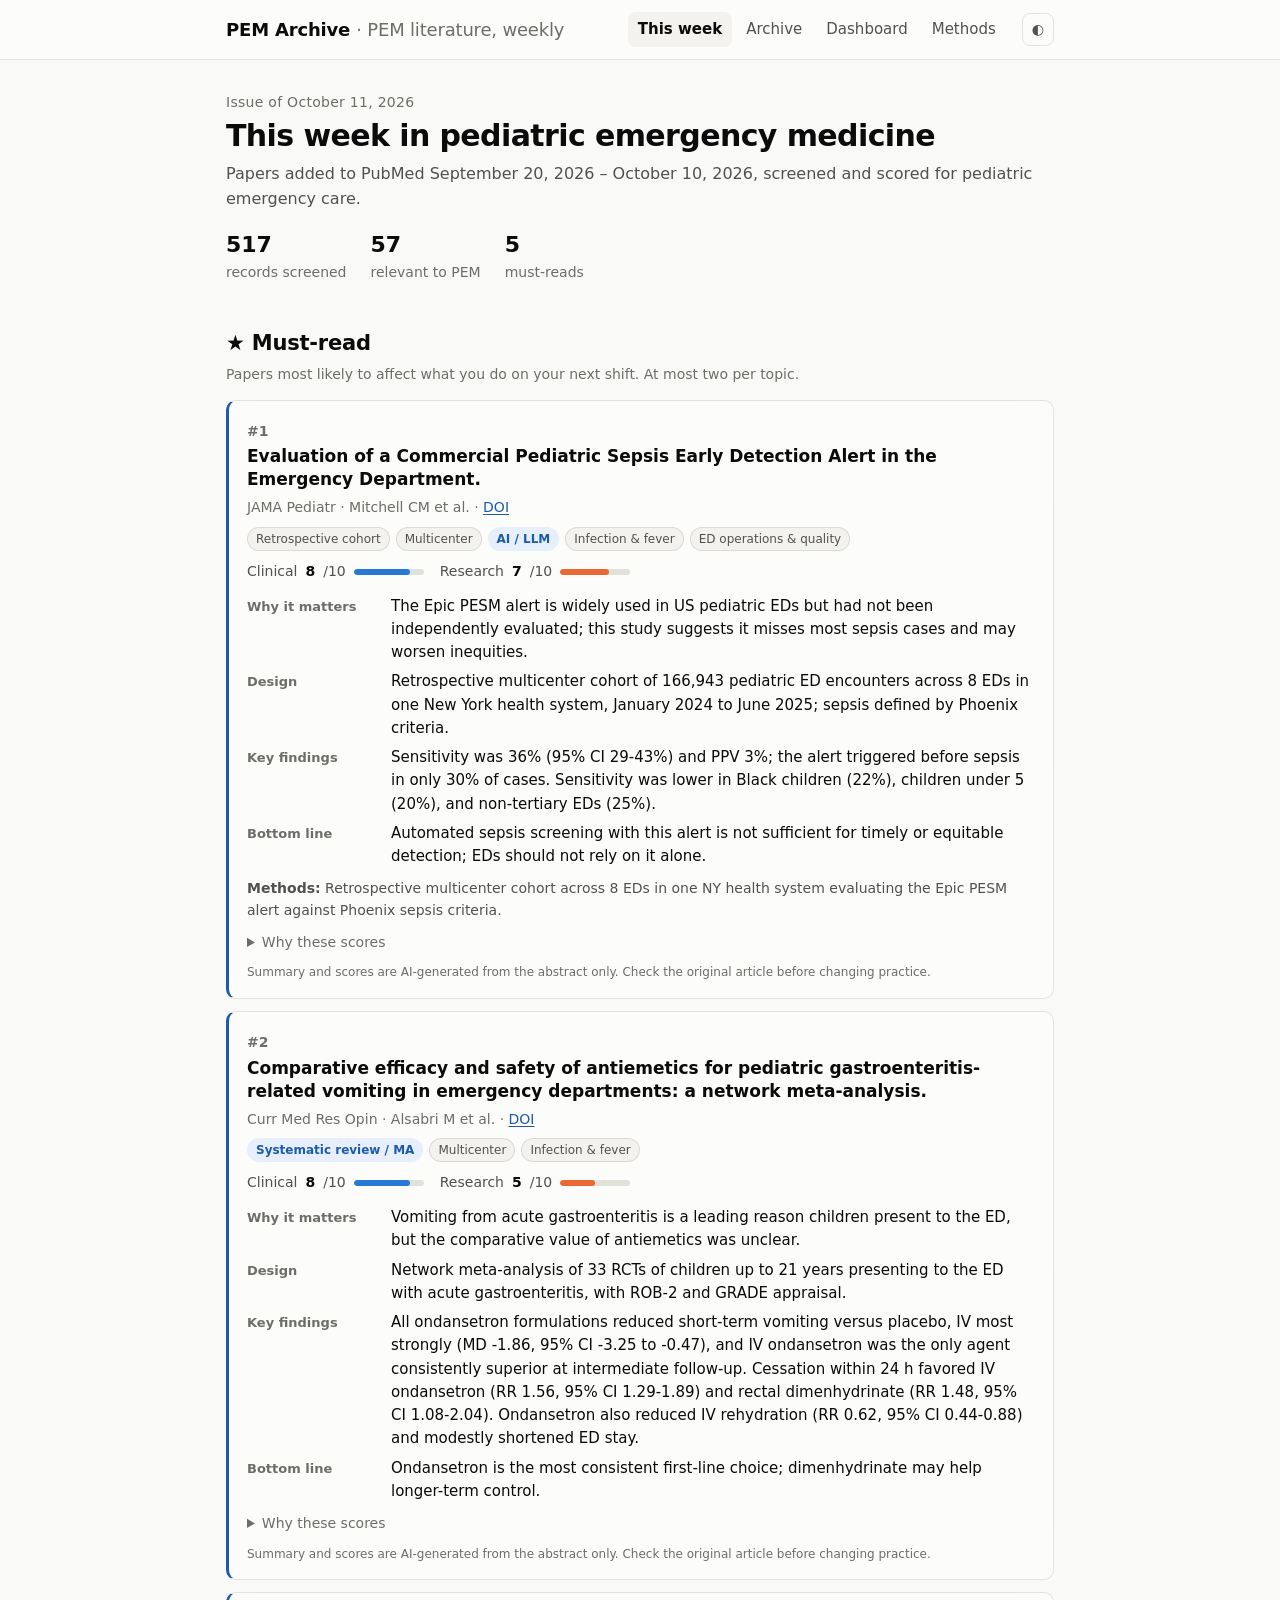
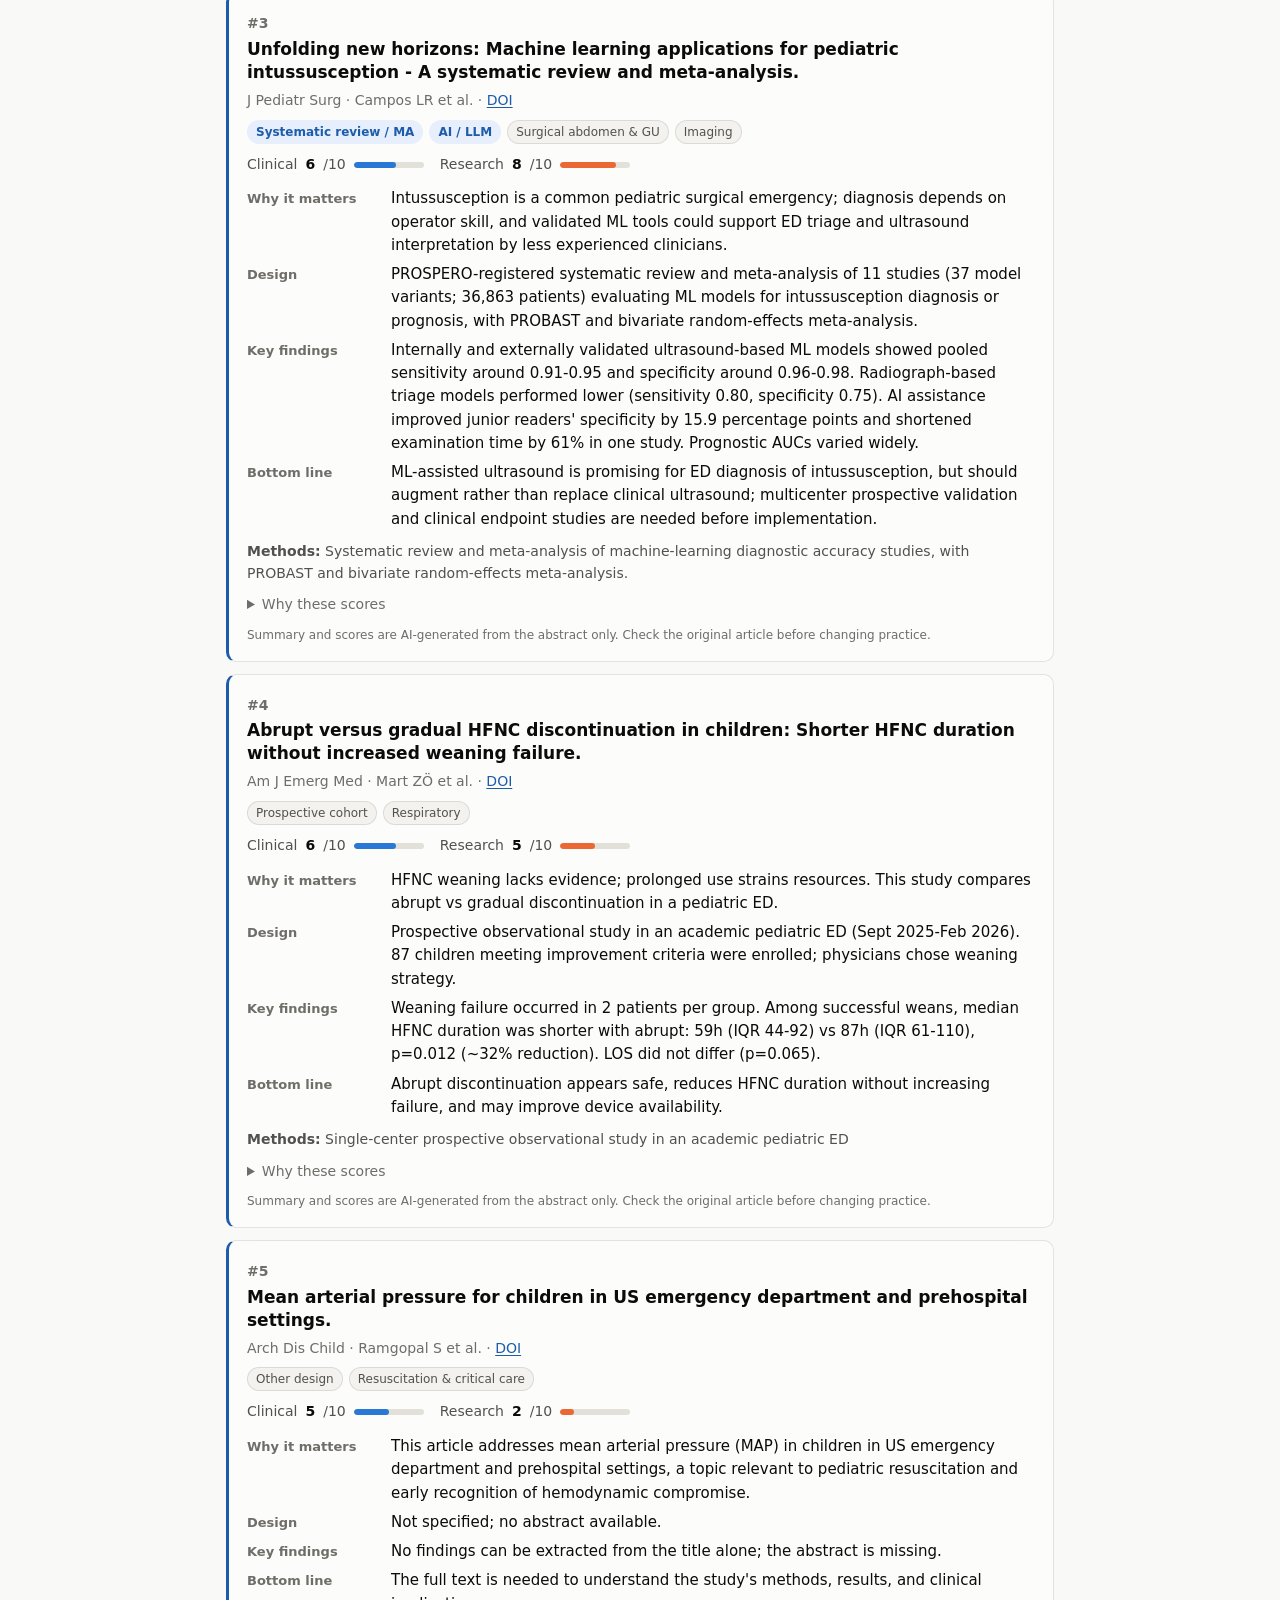
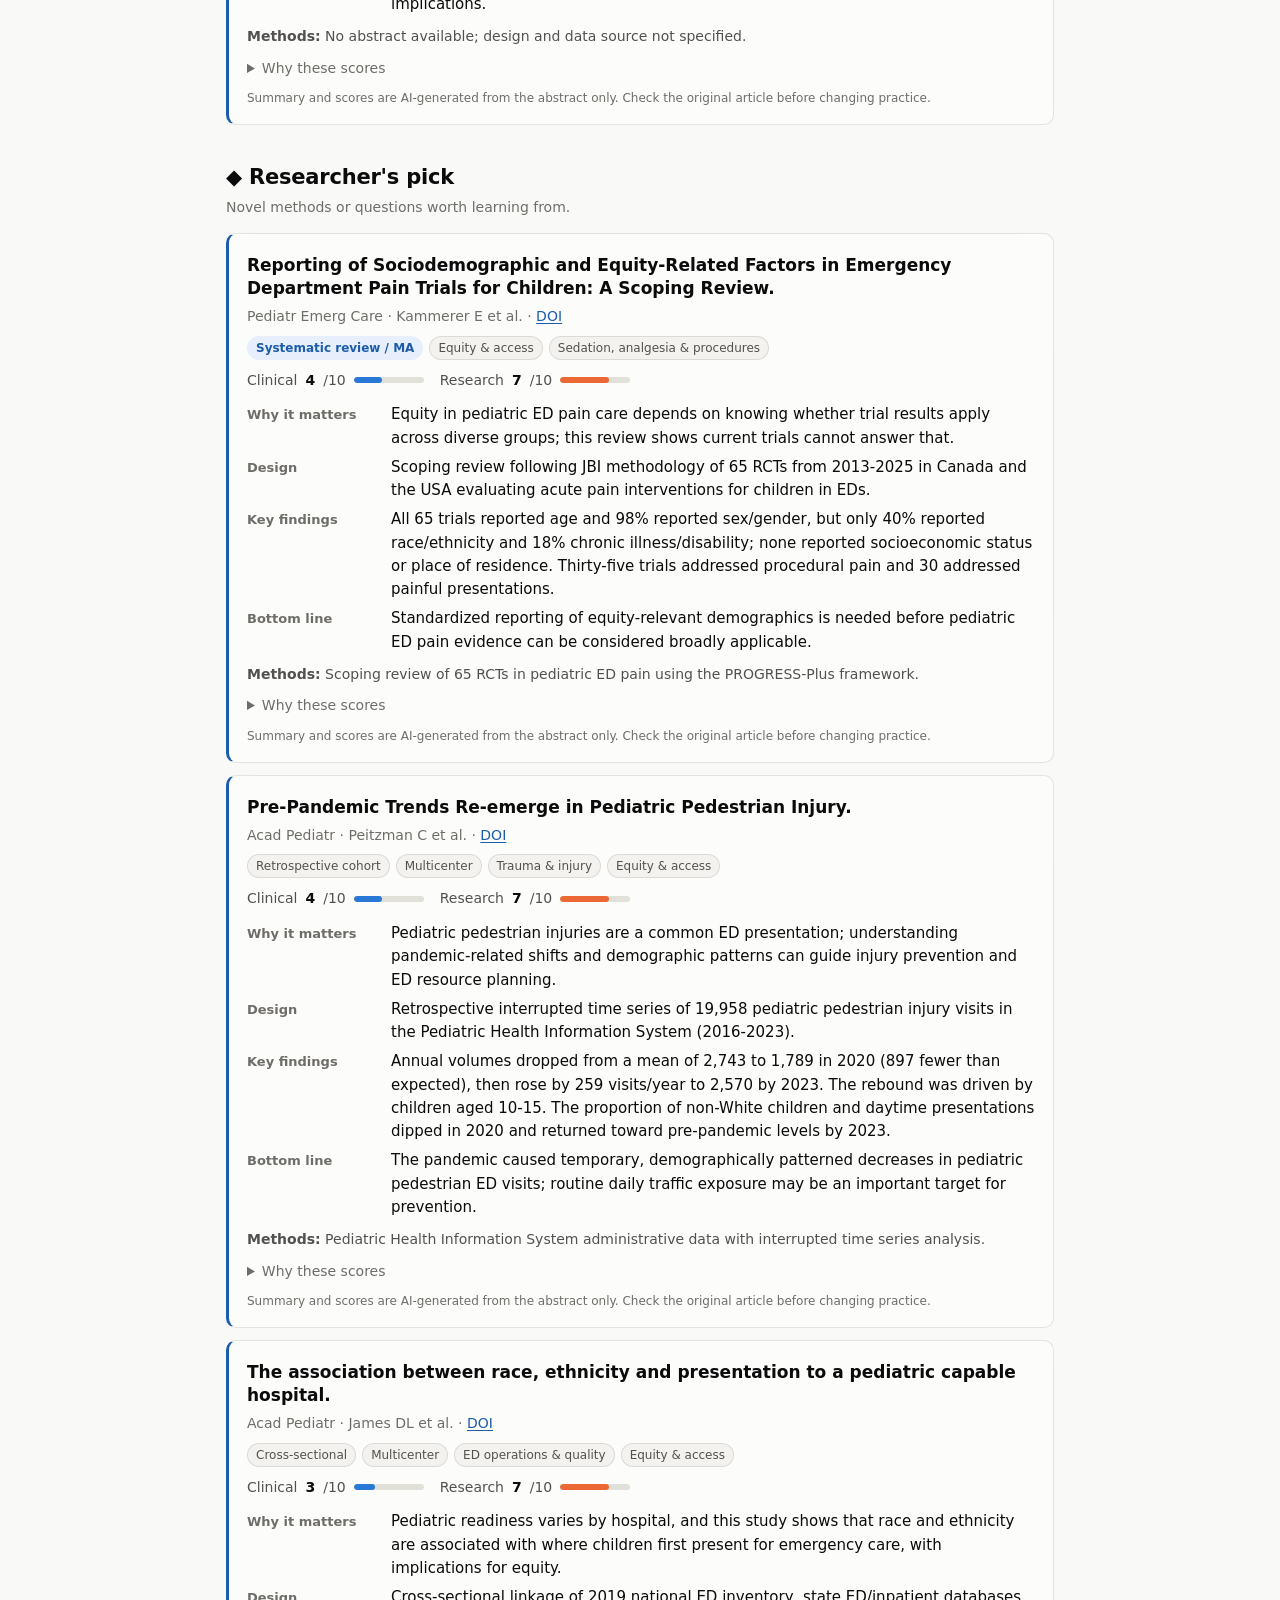
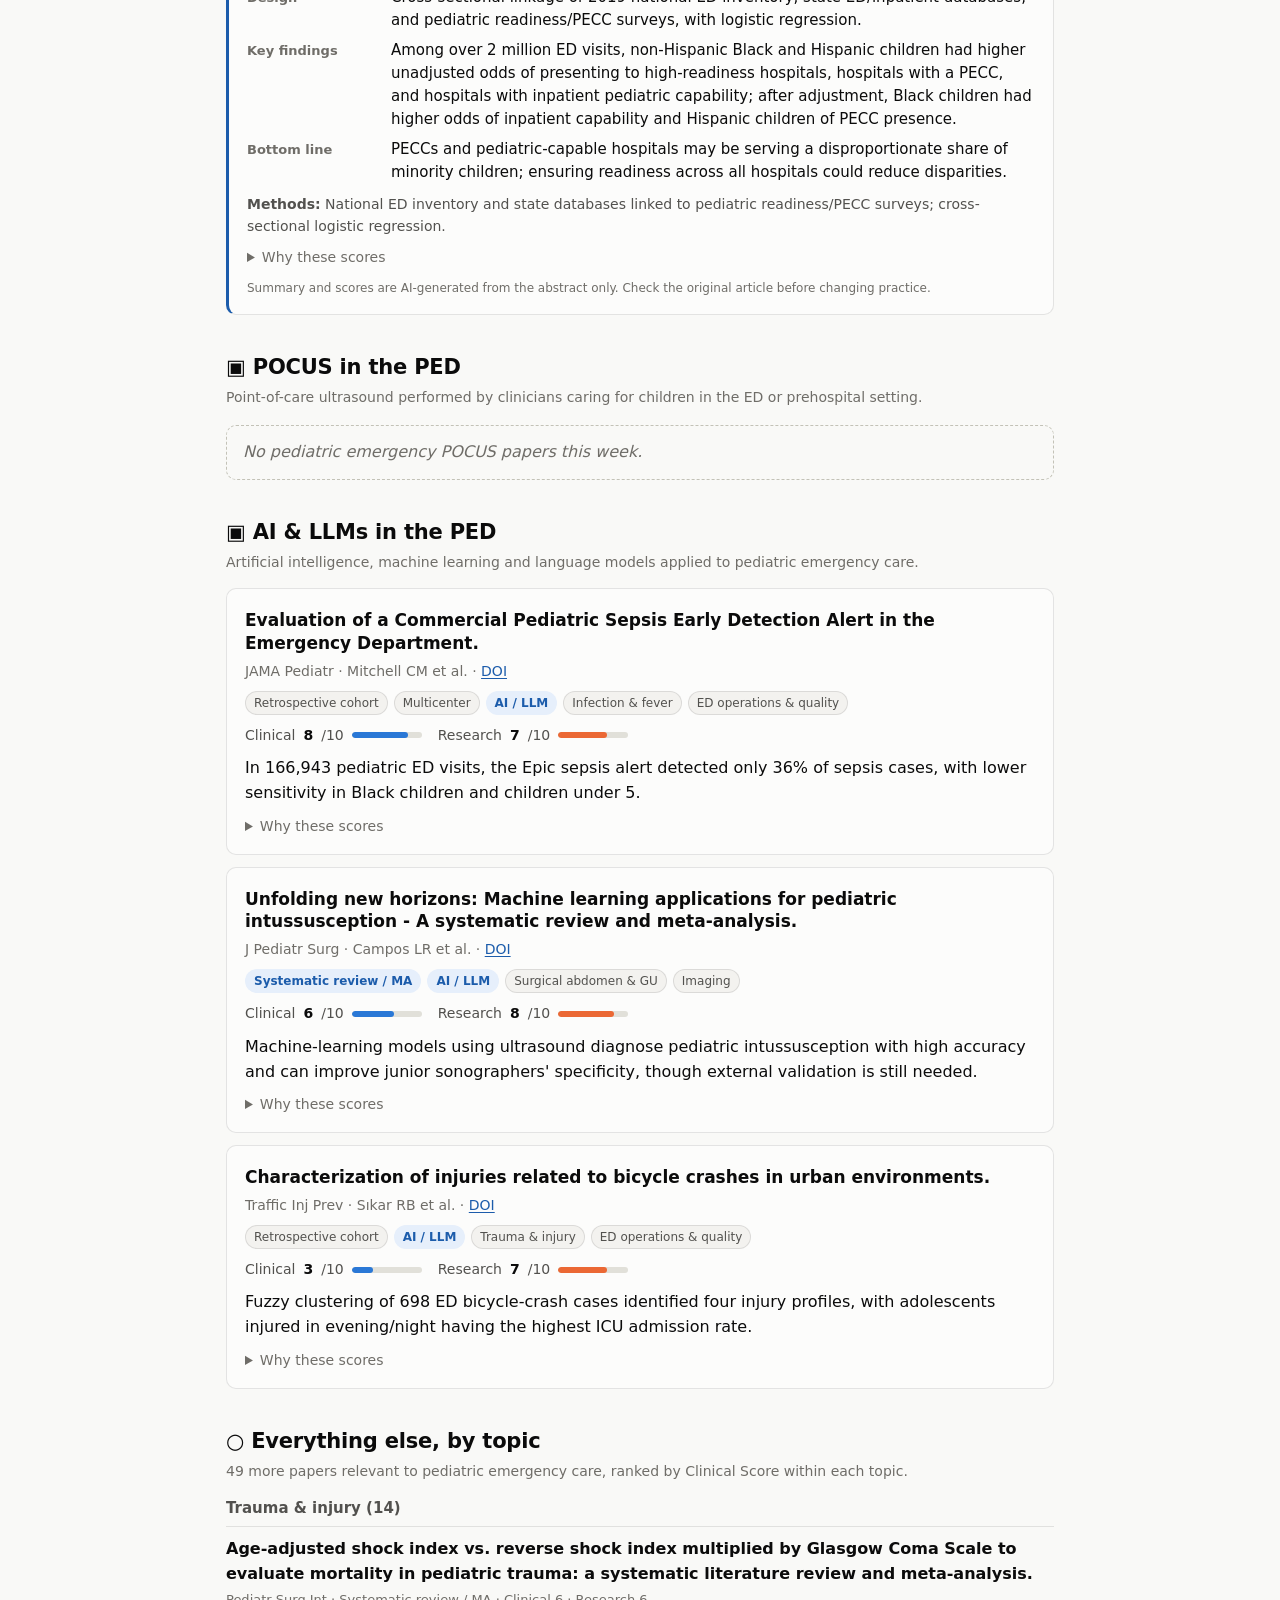
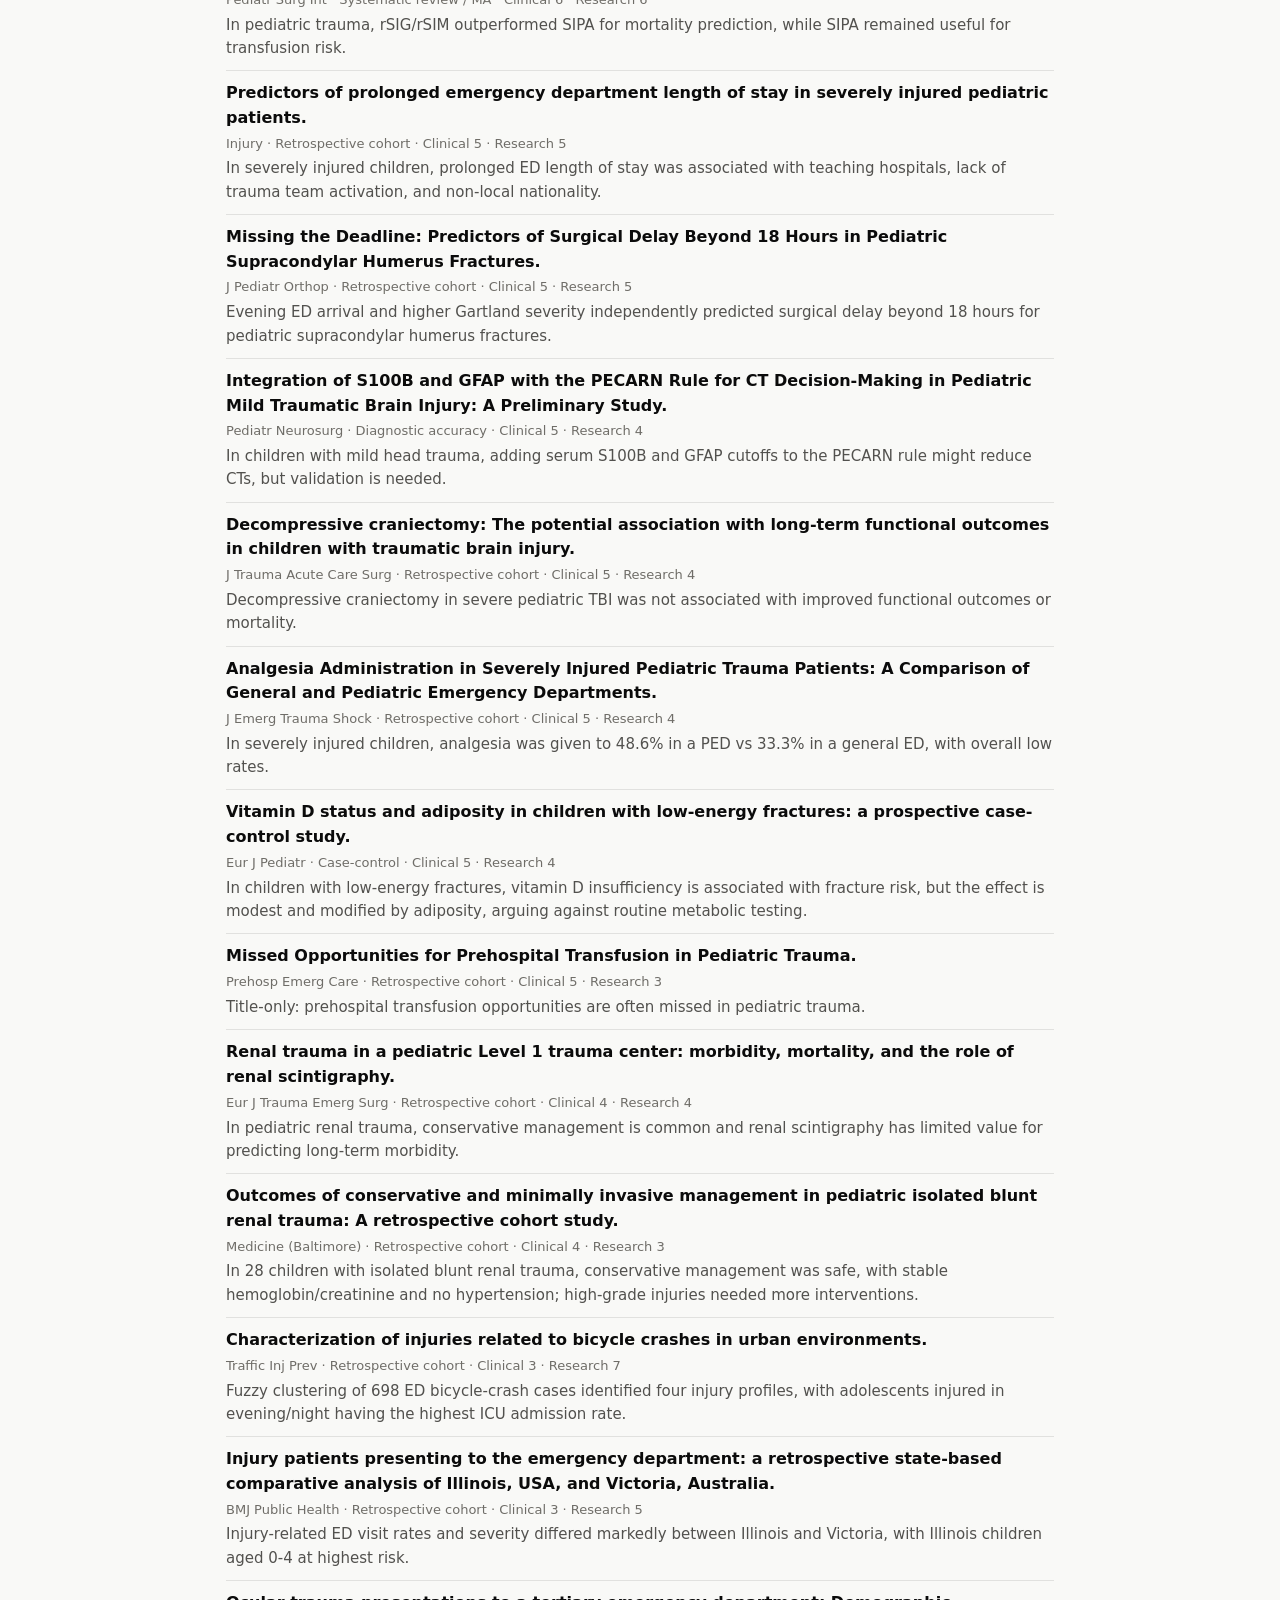
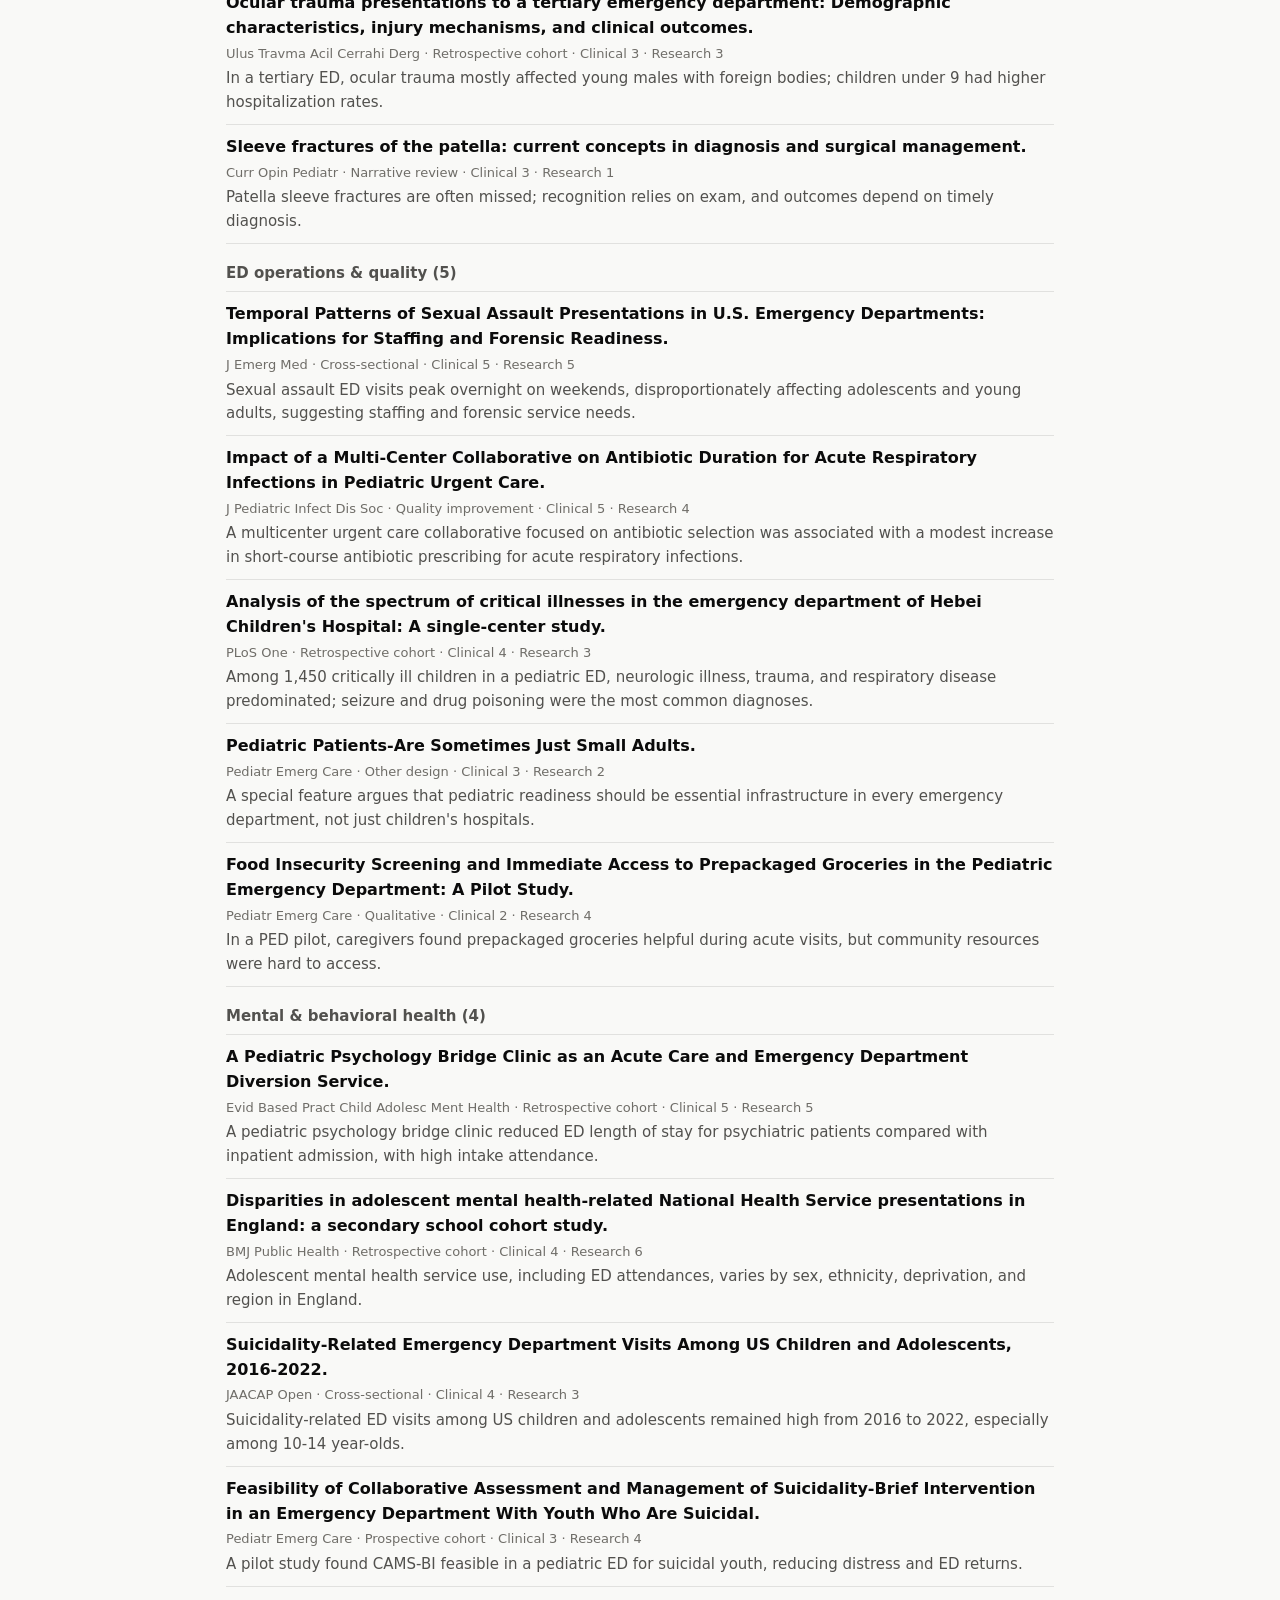
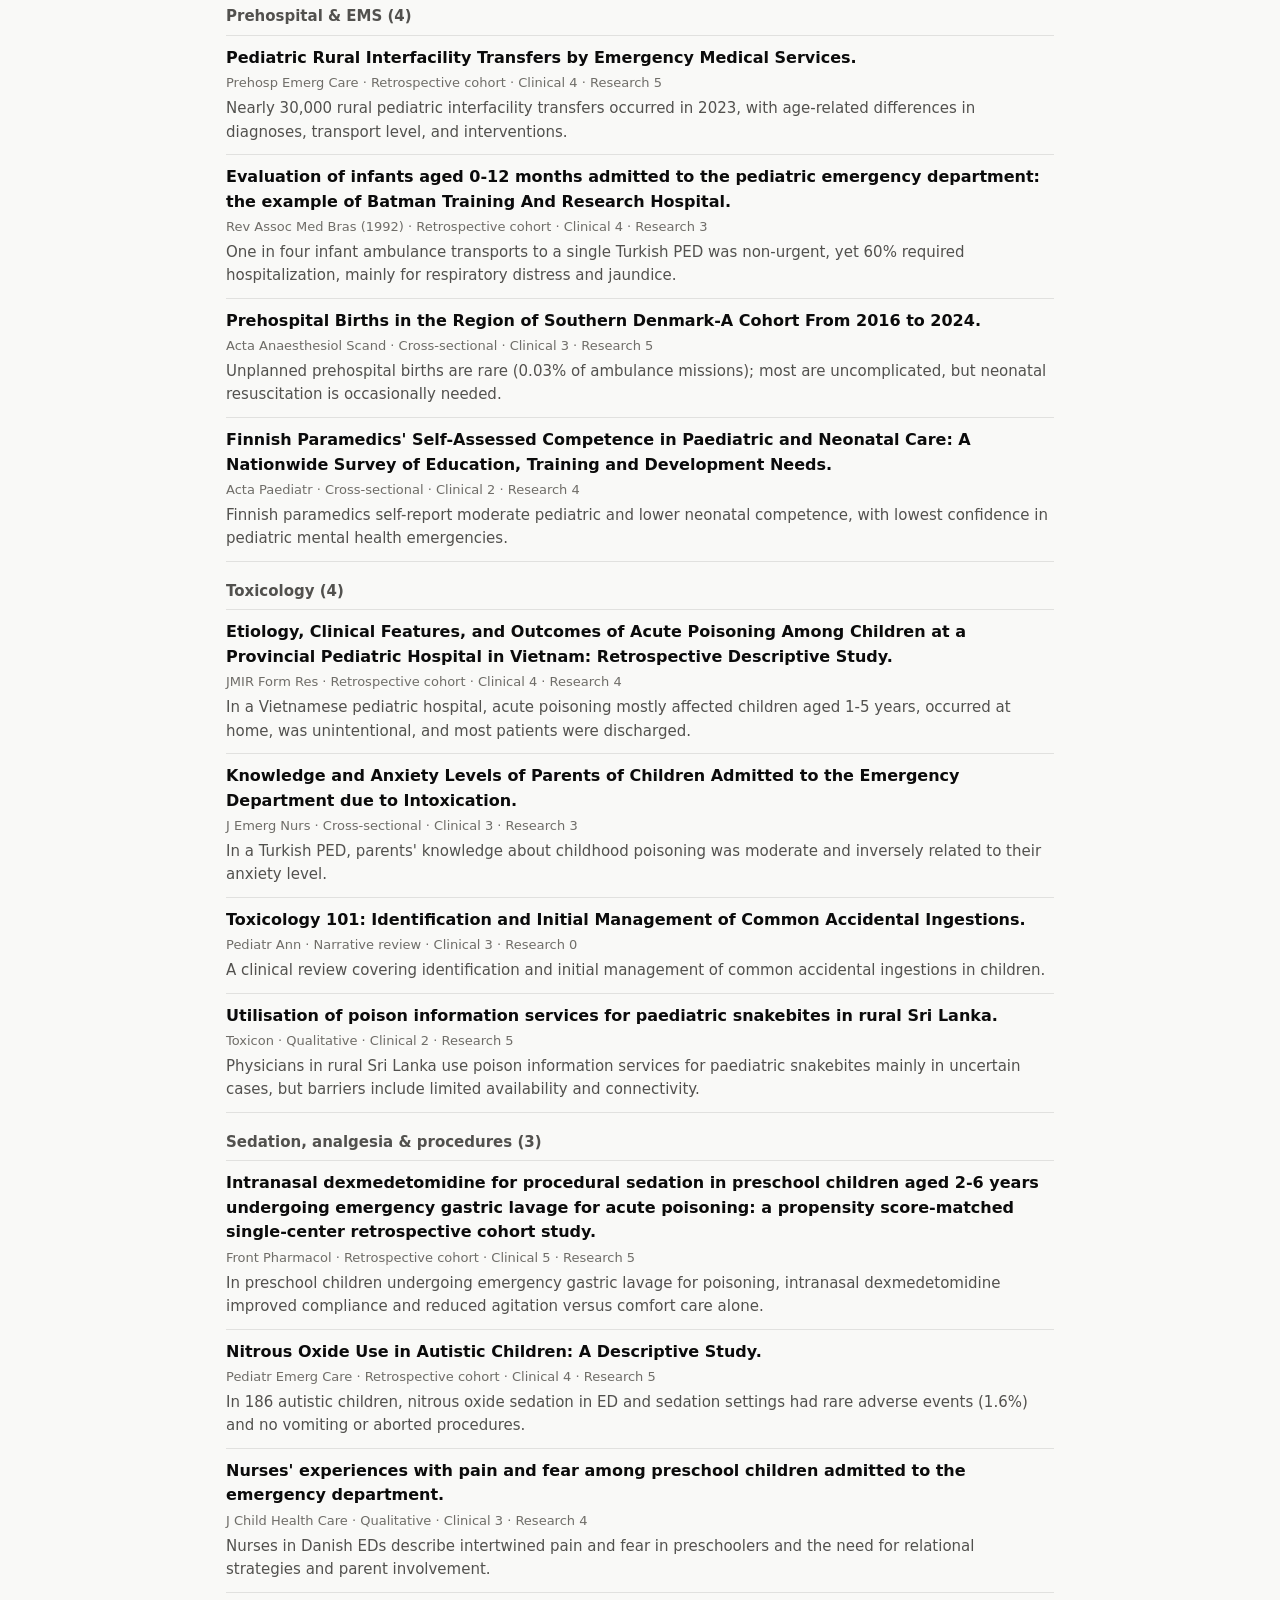
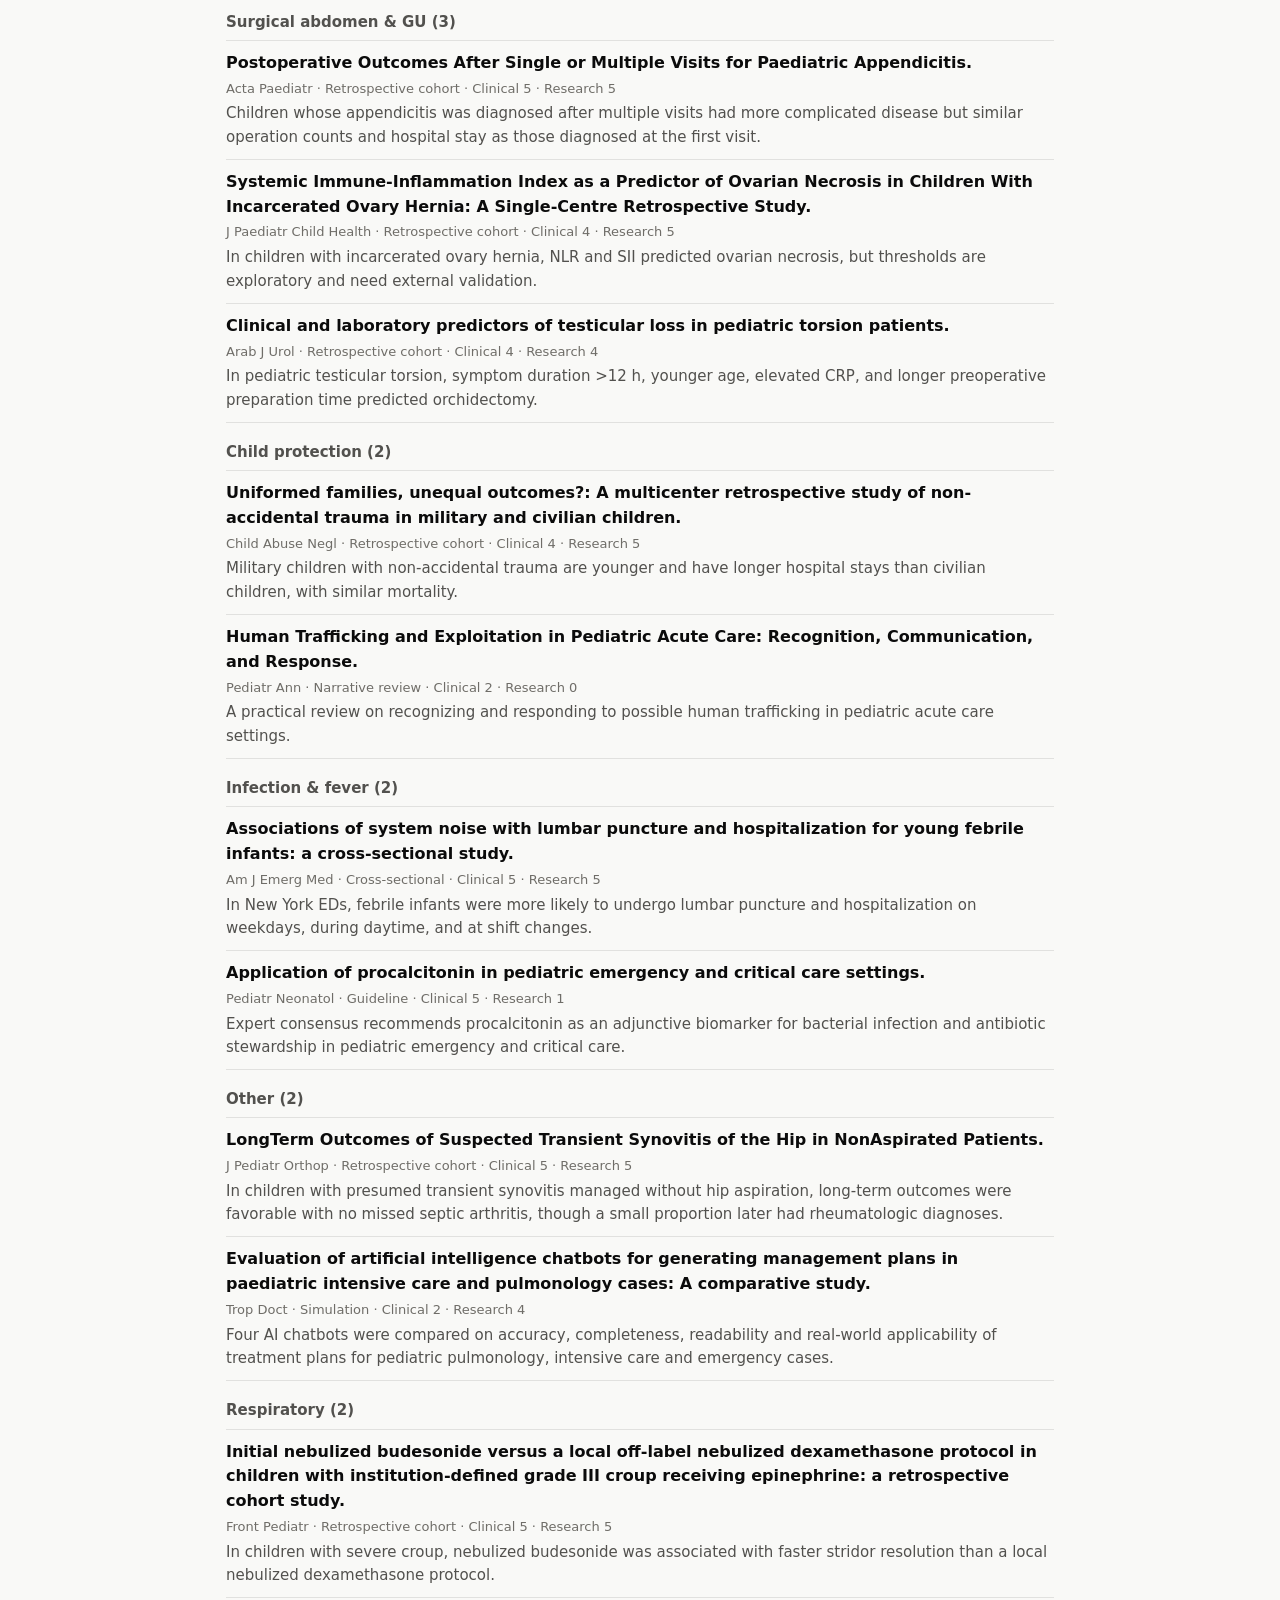
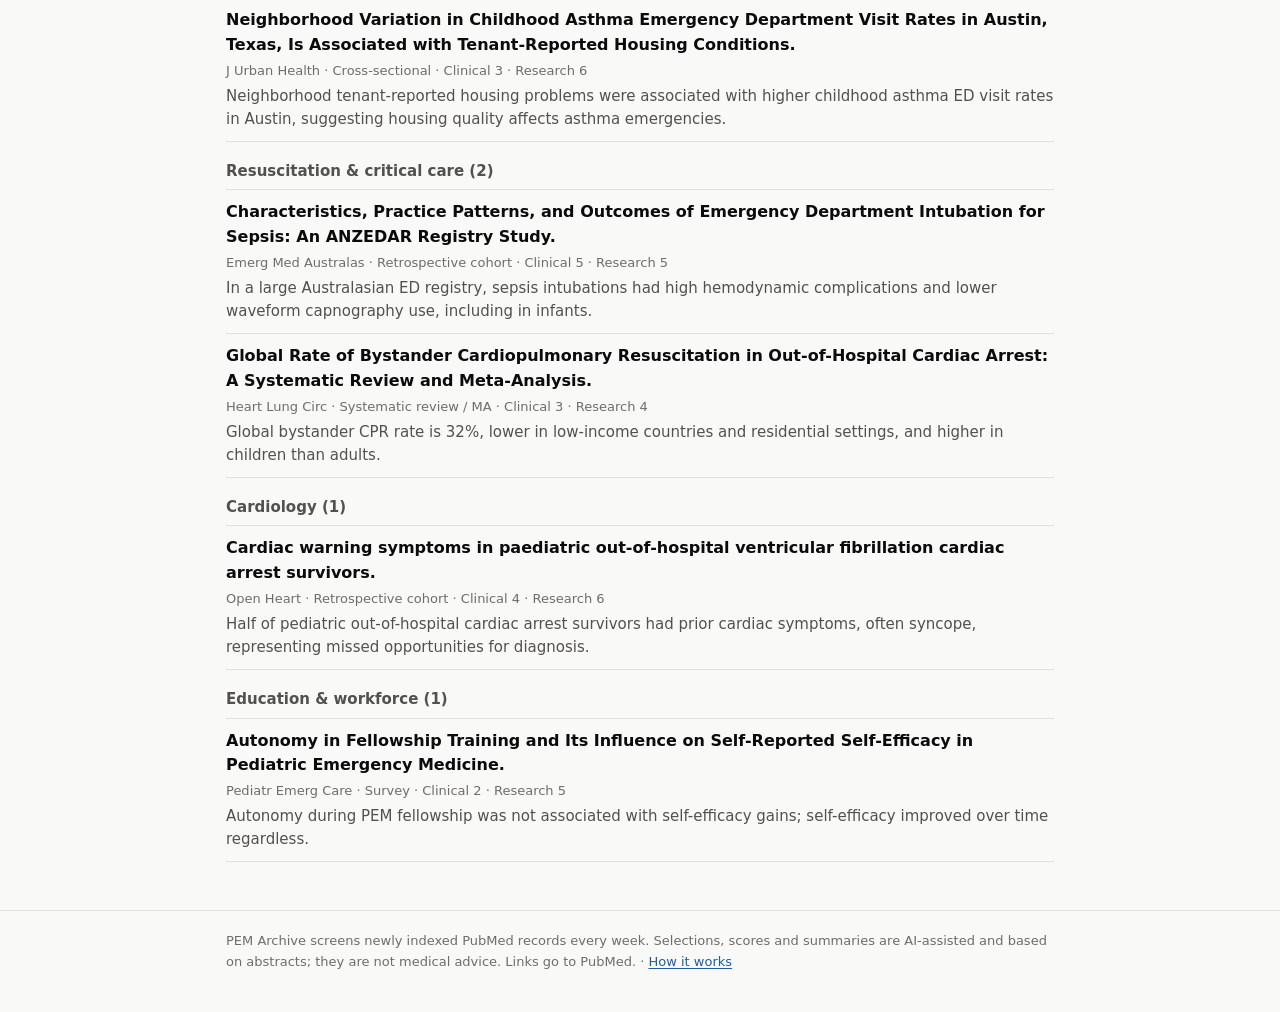
==== commit 6af7b557: "Weekly issue 2026-10-11" ====
--- a/docs/index.html
+++ b/docs/index.html
@@ -16,114 +16,114 @@
 </div></header>
 <main class="wrap">
 <div class="issue-head">
-<p class="eyebrow">Issue of September 26, 2026</p>
+<p class="eyebrow">Issue of October 11, 2026</p>
 <h1>This week in pediatric emergency medicine</h1>
-<p class="lede">Papers added to PubMed September 19, 2026 – September 25, 2026, screened and scored for pediatric emergency care.</p>
-<ul class="stats"><li><b>422</b>records screened</li><li><b>52</b>relevant to PEM</li>
+<p class="lede">Papers added to PubMed September 20, 2026 – October 10, 2026, screened and scored for pediatric emergency care.</p>
+<ul class="stats"><li><b>517</b>records screened</li><li><b>57</b>relevant to PEM</li>
 <li><b>5</b>must-reads</li></ul></div><section><h2>★ Must-read</h2><p class="section-note">Papers most likely to affect what you do on your next shift. At most two per topic.</p><article class="card featured">
 <span class="rank">#1</span>
-<h3><a href="https://pubmed.ncbi.nlm.nih.gov/42765341/">Alveolar Ventilation Efficiency Assessed via Capnography is Associated with Improved Outcomes in Pediatric Cardiac Arrest.</a></h3>
-<p class="meta">Am J Respir Crit Care Med · Sutton RM et al. · <a href="https://doi.org/10.1093/ajrccm/aamag476">DOI</a></p>
-<div class="badges"><span class="badge ">Prospective cohort</span><span class="badge ">Multicenter</span><span class="badge ">Resuscitation &amp; critical care</span></div>
-<div class="scores"><span class="score">Clinical <b>6</b>/10 <span class="meter c" aria-hidden="true"><i style="width:60%"></i></span></span><span class="score">Research <b>8</b>/10 <span class="meter r" aria-hidden="true"><i style="width:80%"></i></span></span></div>
-<dl class="summary"><dt>Why it matters</dt><dd>Airway patency during CPR may affect ventilation and outcomes; the airway opening index (AOI) had only been described in adults.</dd><dt>Design</dt><dd>Prospective multicenter observational cohort of children (&lt;=18 years) with invasive airways and capnography data during CPR; cubic splines/ROC curves identified an AOI cutpoint evaluated with modified Poisson regression, with a sensitivity analysis excluding E-CPR.</dd><dt>Key findings</dt><dd>Among 99 events (median age 0.34 years), median AOI was 0.38. AOI &gt;=0.35 was associated with survival to discharge (aRR 1.53, CI95 1.03-2.28) and favorable neurological outcome (aRR 1.56, CI95 1.01-2.41), and lower post-arrest peak lactates (6.0 vs. 11.5 mmol/L).</dd><dt>Bottom line</dt><dd>A capnography-derived airway patency metric is associated with pediatric CPR outcomes and merits validation as a quality target.</dd></dl>
-<p class="methods"><b>Methods:</b> Prospective multicenter CPR cohort + capnography waveform-derived airway opening index</p>
-<details class="why"><summary>Why these scores</summary><p><b>Clinical:</b> First pediatric data on a capnography-derived airway patency metric during CPR, from a prospective multicenter cohort; applies to intubated in-hospital arrests.</p><p><b>Research:</b> Novel capnography waveform-derived measure applied to pediatric CPR in a prospective multicenter cohort; modest size and data-derived cutpoint.</p></details>
+<h3><a href="https://pubmed.ncbi.nlm.nih.gov/42832216/">Evaluation of a Commercial Pediatric Sepsis Early Detection Alert in the Emergency Department.</a></h3>
+<p class="meta">JAMA Pediatr · Mitchell CM et al. · <a href="https://doi.org/10.1001/jamapediatrics.2026.4575">DOI</a></p>
+<div class="badges"><span class="badge ">Retrospective cohort</span><span class="badge ">Multicenter</span><span class="badge strong">AI / LLM</span><span class="badge ">Infection &amp; fever</span><span class="badge ">ED operations &amp; quality</span></div>
+<div class="scores"><span class="score">Clinical <b>8</b>/10 <span class="meter c" aria-hidden="true"><i style="width:80%"></i></span></span><span class="score">Research <b>7</b>/10 <span class="meter r" aria-hidden="true"><i style="width:70%"></i></span></span></div>
+<dl class="summary"><dt>Why it matters</dt><dd>The Epic PESM alert is widely used in US pediatric EDs but had not been independently evaluated; this study suggests it misses most sepsis cases and may worsen inequities.</dd><dt>Design</dt><dd>Retrospective multicenter cohort of 166,943 pediatric ED encounters across 8 EDs in one New York health system, January 2024 to June 2025; sepsis defined by Phoenix criteria.</dd><dt>Key findings</dt><dd>Sensitivity was 36% (95% CI 29-43%) and PPV 3%; the alert triggered before sepsis in only 30% of cases. Sensitivity was lower in Black children (22%), children under 5 (20%), and non-tertiary EDs (25%).</dd><dt>Bottom line</dt><dd>Automated sepsis screening with this alert is not sufficient for timely or equitable detection; EDs should not rely on it alone.</dd></dl>
+<p class="methods"><b>Methods:</b> Retrospective multicenter cohort across 8 EDs in one NY health system evaluating the Epic PESM alert against Phoenix sepsis criteria.</p>
+<details class="why"><summary>Why these scores</summary><p><b>Clinical:</b> Large multicenter evaluation of a widely used commercial sepsis alert; low sensitivity and disparities argue for rethinking automated sepsis screening in the ED.</p><p><b>Research:</b> First independent, multicenter assessment of a widely deployed commercial sepsis alert, with subgroup analyses that expose equity gaps and generate follow-up work.</p></details>
 <p class="ai-note">Summary and scores are AI-generated from the abstract only. Check the original article before changing practice.</p>
 </article><article class="card featured">
 <span class="rank">#2</span>
-<h3><a href="https://pubmed.ncbi.nlm.nih.gov/42766085/">Balanced crystalloids versus 0.9% saline for fluid resuscitation in children with septic shock: an updated systematic review and meta-analysis of randomized controlled trials.</a></h3>
-<p class="meta">Ir J Med Sci · Raheem H et al. · <a href="https://doi.org/10.1007/s11845-026-04639-x">DOI</a></p>
-<div class="badges"><span class="badge strong">Systematic review / MA</span><span class="badge ">Multicenter</span><span class="badge ">Resuscitation &amp; critical care</span><span class="badge ">Infection &amp; fever</span></div>
-<div class="scores"><span class="score">Clinical <b>8</b>/10 <span class="meter c" aria-hidden="true"><i style="width:80%"></i></span></span><span class="score">Research <b>4</b>/10 <span class="meter r" aria-hidden="true"><i style="width:40%"></i></span></span></div>
-<dl class="summary"><dt>Why it matters</dt><dd>0.9% saline remains the most common bolus fluid for pediatric septic shock despite its high chloride content; fluid choice is a front-line ED resuscitation decision.</dd><dt>Design</dt><dd>PRISMA 2020, PROSPERO-registered systematic review and random-effects meta-analysis of randomized trials of balanced crystalloids versus 0.9% saline in children (&lt; 18 years) with sepsis or septic shock.</dd><dt>Key findings</dt><dd>Six trials (10,308 children). Mortality 3.7% vs. 3.9% (RR 0.95, 95% CI 0.75-1.21); AKI not reduced (RR 0.76), renal replacement therapy reduced (RR 0.67, 0.48-0.92); hyperchloraemia (RR 0.65) and hypernatraemia (RR 0.59) reduced; hyperlactataemia more frequent (RR 1.17).</dd><dt>Bottom line</dt><dd>Balanced crystalloids are an equally safe, physiologically preferable default, but offer no mortality benefit.</dd></dl>
-<details class="why"><summary>Why these scores</summary><p><b>Clinical:</b> Updated meta-analysis of RCTs on fluid choice in pediatric septic shock, a front-line ED resuscitation decision, supporting balanced crystalloids as default.</p><p><b>Research:</b> Standard PROSPERO-registered meta-analysis of RCTs updating a known question.</p></details>
+<h3><a href="https://pubmed.ncbi.nlm.nih.gov/42829926/">Comparative efficacy and safety of antiemetics for pediatric gastroenteritis-related vomiting in emergency departments: a network meta-analysis.</a></h3>
+<p class="meta">Curr Med Res Opin · Alsabri M et al. · <a href="https://doi.org/10.1080/03007995.2026.2734671">DOI</a></p>
+<div class="badges"><span class="badge strong">Systematic review / MA</span><span class="badge ">Multicenter</span><span class="badge ">Infection &amp; fever</span></div>
+<div class="scores"><span class="score">Clinical <b>8</b>/10 <span class="meter c" aria-hidden="true"><i style="width:80%"></i></span></span><span class="score">Research <b>5</b>/10 <span class="meter r" aria-hidden="true"><i style="width:50%"></i></span></span></div>
+<dl class="summary"><dt>Why it matters</dt><dd>Vomiting from acute gastroenteritis is a leading reason children present to the ED, but the comparative value of antiemetics was unclear.</dd><dt>Design</dt><dd>Network meta-analysis of 33 RCTs of children up to 21 years presenting to the ED with acute gastroenteritis, with ROB-2 and GRADE appraisal.</dd><dt>Key findings</dt><dd>All ondansetron formulations reduced short-term vomiting versus placebo, IV most strongly (MD -1.86, 95% CI -3.25 to -0.47), and IV ondansetron was the only agent consistently superior at intermediate follow-up. Cessation within 24 h favored IV ondansetron (RR 1.56, 95% CI 1.29-1.89) and rectal dimenhydrinate (RR 1.48, 95% CI 1.08-2.04). Ondansetron also reduced IV rehydration (RR 0.62, 95% CI 0.44-0.88) and modestly shortened ED stay.</dd><dt>Bottom line</dt><dd>Ondansetron is the most consistent first-line choice; dimenhydrinate may help longer-term control.</dd></dl>
+<details class="why"><summary>Why these scores</summary><p><b>Clinical:</b> Large network meta-analysis of RCTs on a very common ED presentation that clarifies comparative antiemetic choice and IV fluid avoidance.</p><p><b>Research:</b> Standard network meta-analysis method applied to a confirmatory comparative question, but executed with ROB-2 and GRADE appraisal across 33 trials.</p></details>
 <p class="ai-note">Summary and scores are AI-generated from the abstract only. Check the original article before changing practice.</p>
 </article><article class="card featured">
 <span class="rank">#3</span>
-<h3><a href="https://pubmed.ncbi.nlm.nih.gov/42776990/">Repeat 9-1-1 Calls and Clinical Outcomes of Children After Non-Transport by Emergency Medical Services.</a></h3>
-<p class="meta">Prehosp Emerg Care · Williams JEP et al. · <a href="https://doi.org/10.1080/10903127.2026.2737688">DOI</a></p>
-<div class="badges"><span class="badge ">Cross-sectional</span><span class="badge ">Multicenter</span><span class="badge ">Prehospital &amp; EMS</span><span class="badge ">ED operations &amp; quality</span></div>
-<div class="scores"><span class="score">Clinical <b>6</b>/10 <span class="meter c" aria-hidden="true"><i style="width:60%"></i></span></span><span class="score">Research <b>6</b>/10 <span class="meter r" aria-hidden="true"><i style="width:60%"></i></span></span></div>
-<dl class="summary"><dt>Why it matters</dt><dd>Non-transport by EMS is common in children, yet the safety of leaving a child at home after a 9-1-1 call has had little outcome data.</dd><dt>Design</dt><dd>Retrospective cross-sectional study of the 2018-2022 ESO Data Collaborative dataset (one third linked to hospital data), with multivariable logistic regression for factors associated with a repeat 9-1-1 call and transport within 72 hours.</dd><dt>Key findings</dt><dd>Of 1,849,925 pediatric 9-1-1 calls, 732,525 (40%) were not transported. Within 72 hours, 7,544 (1%) had a repeat call with transport to the ED. Repeat calls were associated with age 0-4 years, Black non-Hispanic race, male sex, very low Child Opportunity Index areas, out-of-office hours and neurologic impressions. There were 11 (0.1%) on-scene deaths at the repeat call.</dd><dt>Bottom line</dt><dd>Return after pediatric non-transport is rare; the risk factors identified can inform safer non-transport protocols.</dd></dl>
-<p class="methods"><b>Methods:</b> National EMS registry with partial hospital linkage + case-control comparison</p>
-<details class="why"><summary>Why these scores</summary><p><b>Clinical:</b> Large multiagency EMS dataset suggests pediatric non-transport rarely leads to repeat call and transport, informing non-transport protocols.</p><p><b>Research:</b> Standard retrospective analysis of an EMS registry with partial hospital linkage addressing a clear evidence gap.</p></details>
+<h3><a href="https://pubmed.ncbi.nlm.nih.gov/42829175/">Unfolding new horizons: Machine learning applications for pediatric intussusception - A systematic review and meta-analysis.</a></h3>
+<p class="meta">J Pediatr Surg · Campos LR et al. · <a href="https://doi.org/10.1016/j.jpedsurg.2026.163518">DOI</a></p>
+<div class="badges"><span class="badge strong">Systematic review / MA</span><span class="badge strong">AI / LLM</span><span class="badge ">Surgical abdomen &amp; GU</span><span class="badge ">Imaging</span></div>
+<div class="scores"><span class="score">Clinical <b>6</b>/10 <span class="meter c" aria-hidden="true"><i style="width:60%"></i></span></span><span class="score">Research <b>8</b>/10 <span class="meter r" aria-hidden="true"><i style="width:80%"></i></span></span></div>
+<dl class="summary"><dt>Why it matters</dt><dd>Intussusception is a common pediatric surgical emergency; diagnosis depends on operator skill, and validated ML tools could support ED triage and ultrasound interpretation by less experienced clinicians.</dd><dt>Design</dt><dd>PROSPERO-registered systematic review and meta-analysis of 11 studies (37 model variants; 36,863 patients) evaluating ML models for intussusception diagnosis or prognosis, with PROBAST and bivariate random-effects meta-analysis.</dd><dt>Key findings</dt><dd>Internally and externally validated ultrasound-based ML models showed pooled sensitivity around 0.91-0.95 and specificity around 0.96-0.98. Radiograph-based triage models performed lower (sensitivity 0.80, specificity 0.75). AI assistance improved junior readers&#x27; specificity by 15.9 percentage points and shortened examination time by 61% in one study. Prognostic AUCs varied widely.</dd><dt>Bottom line</dt><dd>ML-assisted ultrasound is promising for ED diagnosis of intussusception, but should augment rather than replace clinical ultrasound; multicenter prospective validation and clinical endpoint studies are needed before implementation.</dd></dl>
+<p class="methods"><b>Methods:</b> Systematic review and meta-analysis of machine-learning diagnostic accuracy studies, with PROBAST and bivariate random-effects meta-analysis.</p>
+<details class="why"><summary>Why these scores</summary><p><b>Clinical:</b> Supports ED diagnostic decisions for intussusception by showing ML-assisted ultrasound is accurate and can help less experienced readers, though external validation and clinical endpoint data are still needed.</p><p><b>Research:</b> First meta-analysis of ML diagnostic models for pediatric intussusception, with PROBAST-based risk-of-bias assessment, publication bias evaluation, and clear recommendations for prospective validation.</p></details>
 <p class="ai-note">Summary and scores are AI-generated from the abstract only. Check the original article before changing practice.</p>
 </article><article class="card featured">
 <span class="rank">#4</span>
-<h3><a href="https://pubmed.ncbi.nlm.nih.gov/42772763/">CT Use for Pediatric Mild Brain Injuries by Hospital Type: 2017 to 2023.</a></h3>
-<p class="meta">Pediatrics · Paik AJ et al. · <a href="https://doi.org/10.1542/peds.2026-076391">DOI</a></p>
-<div class="badges"><span class="badge ">Retrospective cohort</span><span class="badge ">Multicenter</span><span class="badge ">Trauma &amp; injury</span><span class="badge ">Imaging</span></div>
-<div class="scores"><span class="score">Clinical <b>4</b>/10 <span class="meter c" aria-hidden="true"><i style="width:40%"></i></span></span><span class="score">Research <b>3</b>/10 <span class="meter r" aria-hidden="true"><i style="width:30%"></i></span></span></div>
-<dl class="summary"><dt>Why it matters</dt><dd>PECARN-based guidance has long aimed to cut head CT in children with minor head trauma, yet it is unclear how far practice has moved and where children are imaged most.</dd><dt>Design</dt><dd>National Trauma Data Bank analysis of children with isolated mild TBI, 2017-2023, comparing yearly CT rates across adult, pediatric and mixed hospitals with bootstrap confidence intervals.</dd><dt>Key findings</dt><dd>In 12,030 children, overall CT use barely changed over seven years (43.5% to 51.5%). Adult hospitals scanned most (59.5%), mixed hospitals 44.0% and pediatric hospitals 38.8%. Lower GCS, altered consciousness, and smaller or nonteaching hospitals were linked to more imaging.</dd><dt>Bottom line</dt><dd>Roughly half of children with mild TBI at trauma centers still get a head CT, with the widest gap at adult hospitals; decision-rule uptake remains a target for quality work.</dd></dl>
-<p class="methods"><b>Methods:</b> National trauma registry + hospital-type comparison over 7 years</p>
-<details class="why"><summary>Why these scores</summary><p><b>Clinical:</b> Describes persistent practice variation in head CT for mild TBI by hospital type; background for imaging stewardship.</p><p><b>Research:</b> Standard descriptive registry analysis of a known question.</p></details>
+<h3><a href="https://pubmed.ncbi.nlm.nih.gov/42837916/">Abrupt versus gradual HFNC discontinuation in children: Shorter HFNC duration without increased weaning failure.</a></h3>
+<p class="meta">Am J Emerg Med · Mart ZÖ et al. · <a href="https://doi.org/10.1016/j.ajem.2026.09.050">DOI</a></p>
+<div class="badges"><span class="badge ">Prospective cohort</span><span class="badge ">Respiratory</span></div>
+<div class="scores"><span class="score">Clinical <b>6</b>/10 <span class="meter c" aria-hidden="true"><i style="width:60%"></i></span></span><span class="score">Research <b>5</b>/10 <span class="meter r" aria-hidden="true"><i style="width:50%"></i></span></span></div>
+<dl class="summary"><dt>Why it matters</dt><dd>HFNC weaning lacks evidence; prolonged use strains resources. This study compares abrupt vs gradual discontinuation in a pediatric ED.</dd><dt>Design</dt><dd>Prospective observational study in an academic pediatric ED (Sept 2025-Feb 2026). 87 children meeting improvement criteria were enrolled; physicians chose weaning strategy.</dd><dt>Key findings</dt><dd>Weaning failure occurred in 2 patients per group. Among successful weans, median HFNC duration was shorter with abrupt: 59h (IQR 44-92) vs 87h (IQR 61-110), p=0.012 (~32% reduction). LOS did not differ (p=0.065).</dd><dt>Bottom line</dt><dd>Abrupt discontinuation appears safe, reduces HFNC duration without increasing failure, and may improve device availability.</dd></dl>
+<p class="methods"><b>Methods:</b> Single-center prospective observational study in an academic pediatric ED</p>
+<details class="why"><summary>Why these scores</summary><p><b>Clinical:</b> Suggests abrupt HFNC weaning is non-inferior and shorter, but needs confirmation in RCT.</p><p><b>Research:</b> Prospective comparison of weaning strategies; non-randomized but clinically relevant.</p></details>
 <p class="ai-note">Summary and scores are AI-generated from the abstract only. Check the original article before changing practice.</p>
 </article><article class="card featured">
 <span class="rank">#5</span>
-<h3><a href="https://pubmed.ncbi.nlm.nih.gov/42766625/">Shall we repeat? Predicting the necessity to repeat blood testing in pediatric emergency departments of laboratory tests previously performed in the community using a machine learning model.</a></h3>
-<p class="meta">PLoS One · Shuchami A et al. · <a href="https://doi.org/10.1371/journal.pone.0352682">DOI</a></p>
-<div class="badges"><span class="badge ">Retrospective cohort</span><span class="badge ">Multicenter</span><span class="badge strong">AI / LLM</span><span class="badge ">ED operations &amp; quality</span></div>
-<div class="scores"><span class="score">Clinical <b>6</b>/10 <span class="meter c" aria-hidden="true"><i style="width:60%"></i></span></span><span class="score">Research <b>7</b>/10 <span class="meter r" aria-hidden="true"><i style="width:70%"></i></span></span></div>
-<dl class="summary"><dt>Why it matters</dt><dd>Children referred to the PED with recent community blood tests often have them repeated, adding cost, discomfort and delay without changing management.</dd><dt>Design</dt><dd>Retrospective analysis of community-issued CBC, electrolytes and CRP in children aged three months to 18 years, compared with repeat PED tests within 12 hours across a nationwide Health Maintenance Organization; an XGBoost model was developed to predict whether repetition was needed.</dd><dt>Key findings</dt><dd>Only 13.3%, 16.3% and 19.0% of repeated CBC, electrolyte and CRP tests were justified. The model predicted need for repetition with 91.8%, 89.1% and 79.2% accuracy; with no false negatives, accuracy was 73.9%, 67.3% and 55.4%.</dd><dt>Bottom line</dt><dd>Most repeat testing is unnecessary; an ML tool could reduce repeats of CBC and electrolytes, pending clinical evaluation.</dd></dl>
-<p class="methods"><b>Methods:</b> Nationwide HMO linked community and PED laboratory data + XGBoost prediction model</p>
-<details class="why"><summary>Why these scores</summary><p><b>Clinical:</b> Addresses a common front-line PED decision (repeating recent community blood tests) with first evidence on justification rates, but model not externally validated.</p><p><b>Research:</b> Novel linkage of community and PED laboratory results across a nationwide HMO with an ML decision-support model; lacks external validation.</p></details>
+<h3><a href="https://pubmed.ncbi.nlm.nih.gov/42838724/">Mean arterial pressure for children in US emergency department and prehospital settings.</a></h3>
+<p class="meta">Arch Dis Child · Ramgopal S et al. · <a href="https://doi.org/10.1136/archdischild-2026-330623">DOI</a></p>
+<div class="badges"><span class="badge ">Other design</span><span class="badge ">Resuscitation &amp; critical care</span></div>
+<div class="scores"><span class="score">Clinical <b>5</b>/10 <span class="meter c" aria-hidden="true"><i style="width:50%"></i></span></span><span class="score">Research <b>2</b>/10 <span class="meter r" aria-hidden="true"><i style="width:20%"></i></span></span></div>
+<dl class="summary"><dt>Why it matters</dt><dd>This article addresses mean arterial pressure (MAP) in children in US emergency department and prehospital settings, a topic relevant to pediatric resuscitation and early recognition of hemodynamic compromise.</dd><dt>Design</dt><dd>Not specified; no abstract available.</dd><dt>Key findings</dt><dd>No findings can be extracted from the title alone; the abstract is missing.</dd><dt>Bottom line</dt><dd>The full text is needed to understand the study&#x27;s methods, results, and clinical implications.</dd></dl>
+<p class="methods"><b>Methods:</b> No abstract available; design and data source not specified.</p>
+<details class="why"><summary>Why these scores</summary><p><b>Clinical:</b> Title only; likely provides normative MAP data that could inform ED and prehospital assessment.</p><p><b>Research:</b> Title only; standard descriptive study, no abstract to assess methods.</p></details>
 <p class="ai-note">Summary and scores are AI-generated from the abstract only. Check the original article before changing practice.</p>
 </article></section><section><h2>◆ Researcher's pick</h2><p class="section-note">Novel methods or questions worth learning from.</p><article class="card featured">
 
-<h3><a href="https://pubmed.ncbi.nlm.nih.gov/42782318/">Predictive factors for psychotropic medication prescription in child and adolescent psychiatric emergency care: a machine learning approach using a health data warehouse.</a></h3>
-<p class="meta">Eur Child Adolesc Psychiatry · Diot T et al. · <a href="https://doi.org/10.1007/s00787-026-03193-2">DOI</a></p>
-<div class="badges"><span class="badge ">Retrospective cohort</span><span class="badge strong">AI / LLM</span><span class="badge ">Mental &amp; behavioral health</span><span class="badge ">ED operations &amp; quality</span></div>
+<h3><a href="https://pubmed.ncbi.nlm.nih.gov/42839833/">Reporting of Sociodemographic and Equity-Related Factors in Emergency Department Pain Trials for Children: A Scoping Review.</a></h3>
+<p class="meta">Pediatr Emerg Care · Kammerer E et al. · <a href="https://doi.org/10.1097/PEC.0000000000003717">DOI</a></p>
+<div class="badges"><span class="badge strong">Systematic review / MA</span><span class="badge ">Equity &amp; access</span><span class="badge ">Sedation, analgesia &amp; procedures</span></div>
 <div class="scores"><span class="score">Clinical <b>4</b>/10 <span class="meter c" aria-hidden="true"><i style="width:40%"></i></span></span><span class="score">Research <b>7</b>/10 <span class="meter r" aria-hidden="true"><i style="width:70%"></i></span></span></div>
-<dl class="summary"><dt>Why it matters</dt><dd>Pediatric psychiatric ED visits are rising, psychotropics are often used, and there are no clear guidelines or good descriptions of current practice.</dd><dt>Design</dt><dd>Single-center retrospective cohort of 1,527 patients (Necker Hospital, 2021-2025) using clinical data warehouse data; multilevel logistic regression and gradient boosting with structured data plus SNOMED concepts from free-text notes.</dd><dt>Key findings</dt><dd>Among 2,060 psychiatric ED visits, psychotropics were administered in 21.9% and prescribed at discharge in 13.9%. In-ED use tracked acute severity markers; discharge prescribing was linked to in-ED administration, diagnosis and socioeconomic context. Free text significantly improved prediction.</dd><dt>Bottom line</dt><dd>Acute and discharge psychotropic decisions are distinct processes; unstructured notes add information for studying them.</dd></dl>
-<p class="methods"><b>Methods:</b> Single-center clinical data warehouse + NLP-derived SNOMED concepts from notes + gradient boosting and multilevel logistic regression</p>
-<details class="why"><summary>Why these scores</summary><p><b>Clinical:</b> Describes psychotropic prescribing patterns in pediatric psychiatric ED visits at one center; background for future guidelines.</p><p><b>Research:</b> Clinical data warehouse with SNOMED concepts extracted from free text plus gradient boosting, applied to a poorly described PEM practice.</p></details>
+<dl class="summary"><dt>Why it matters</dt><dd>Equity in pediatric ED pain care depends on knowing whether trial results apply across diverse groups; this review shows current trials cannot answer that.</dd><dt>Design</dt><dd>Scoping review following JBI methodology of 65 RCTs from 2013-2025 in Canada and the USA evaluating acute pain interventions for children in EDs.</dd><dt>Key findings</dt><dd>All 65 trials reported age and 98% reported sex/gender, but only 40% reported race/ethnicity and 18% chronic illness/disability; none reported socioeconomic status or place of residence. Thirty-five trials addressed procedural pain and 30 addressed painful presentations.</dd><dt>Bottom line</dt><dd>Standardized reporting of equity-relevant demographics is needed before pediatric ED pain evidence can be considered broadly applicable.</dd></dl>
+<p class="methods"><b>Methods:</b> Scoping review of 65 RCTs in pediatric ED pain using the PROGRESS-Plus framework.</p>
+<details class="why"><summary>Why these scores</summary><p><b>Clinical:</b> This is a research-reporting scoping review rather than a clinical intervention study, so it informs research standards more than immediate bedside decisions.</p><p><b>Research:</b> Applies the PROGRESS-Plus equity framework to a defined body of pediatric ED pain RCTs and quantifies reporting gaps with systematic methods.</p></details>
 <p class="ai-note">Summary and scores are AI-generated from the abstract only. Check the original article before changing practice.</p>
 </article><article class="card featured">
 
-<h3><a href="https://pubmed.ncbi.nlm.nih.gov/42764764/">Paediatric Upper Respiratory Infection in Colombia: 10-Year Nationwide Trends in Healthcare Utilization From Administrative Data (2015-2024).</a></h3>
-<p class="meta">J Paediatr Child Health · Buendía JA et al. · <a href="https://doi.org/10.1111/jpc.70598">DOI</a></p>
-<div class="badges"><span class="badge ">Retrospective cohort</span><span class="badge ">Multicenter</span><span class="badge ">Respiratory</span><span class="badge ">ED operations &amp; quality</span></div>
-<div class="scores"><span class="score">Clinical <b>3</b>/10 <span class="meter c" aria-hidden="true"><i style="width:30%"></i></span></span><span class="score">Research <b>7</b>/10 <span class="meter r" aria-hidden="true"><i style="width:70%"></i></span></span></div>
-<dl class="summary"><dt>Why it matters</dt><dd>URTIs are among the commonest reasons for pediatric care, and post-pandemic shifts in where children receive care matter for ED capacity planning.</dd><dt>Design</dt><dd>Nationwide population-based time-series study using Colombia&#x27;s administrative registry (RIPS) linked to population projections for ages 0-17 years, 2015-2024, with segmented Poisson models with population offsets.</dd><dt>Key findings</dt><dd>14 173 511 URTI records. Rates rose from 11 139 to 14 421 per 100 000 (2015-2019), fell to 4993 in 2020 and plateaued near 9806 by 2024, about 50% below the expected trajectory. ED and hospitalization rates remained 45% and 40% below 2019 levels. Croup/epiglottitis was 2.1% of contacts but 11.3% of URTI hospitalizations.</dd><dt>Bottom line</dt><dd>Pediatric URTI care reconfigured rather than recovered after the pandemic shock.</dd></dl>
-<p class="methods"><b>Methods:</b> National administrative registry + segmented Poisson interrupted time series</p>
-<details class="why"><summary>Why these scores</summary><p><b>Clinical:</b> National utilization trends provide background for respiratory capacity planning, not bedside decisions.</p><p><b>Research:</b> Nationwide administrative registry with segmented Poisson (interrupted time series) models using the pandemic as a system shock.</p></details>
+<h3><a href="https://pubmed.ncbi.nlm.nih.gov/42843626/">Pre-Pandemic Trends Re-emerge in Pediatric Pedestrian Injury.</a></h3>
+<p class="meta">Acad Pediatr · Peitzman C et al. · <a href="https://doi.org/10.1016/j.acap.2026.103443">DOI</a></p>
+<div class="badges"><span class="badge ">Retrospective cohort</span><span class="badge ">Multicenter</span><span class="badge ">Trauma &amp; injury</span><span class="badge ">Equity &amp; access</span></div>
+<div class="scores"><span class="score">Clinical <b>4</b>/10 <span class="meter c" aria-hidden="true"><i style="width:40%"></i></span></span><span class="score">Research <b>7</b>/10 <span class="meter r" aria-hidden="true"><i style="width:70%"></i></span></span></div>
+<dl class="summary"><dt>Why it matters</dt><dd>Pediatric pedestrian injuries are a common ED presentation; understanding pandemic-related shifts and demographic patterns can guide injury prevention and ED resource planning.</dd><dt>Design</dt><dd>Retrospective interrupted time series of 19,958 pediatric pedestrian injury visits in the Pediatric Health Information System (2016-2023).</dd><dt>Key findings</dt><dd>Annual volumes dropped from a mean of 2,743 to 1,789 in 2020 (897 fewer than expected), then rose by 259 visits/year to 2,570 by 2023. The rebound was driven by children aged 10-15. The proportion of non-White children and daytime presentations dipped in 2020 and returned toward pre-pandemic levels by 2023.</dd><dt>Bottom line</dt><dd>The pandemic caused temporary, demographically patterned decreases in pediatric pedestrian ED visits; routine daily traffic exposure may be an important target for prevention.</dd></dl>
+<p class="methods"><b>Methods:</b> Pediatric Health Information System administrative data with interrupted time series analysis.</p>
+<details class="why"><summary>Why these scores</summary><p><b>Clinical:</b> Provides epidemiological trend data on pediatric pedestrian ED visits but does not directly change acute management.</p><p><b>Research:</b> Uses interrupted time series on a large multicenter pediatric ED administrative database to characterize pandemic-related changes and disparities.</p></details>
 <p class="ai-note">Summary and scores are AI-generated from the abstract only. Check the original article before changing practice.</p>
 </article><article class="card featured">
 
-<h3><a href="https://pubmed.ncbi.nlm.nih.gov/42784586/">A cluster analysis of neonates using clinical signs of possible serious bacterial infection at hospital admission in Kenya: A retrospective multicentre cohort study.</a></h3>
-<p class="meta">PLoS One · Tuti T et al. · <a href="https://doi.org/10.1371/journal.pone.0359212">DOI</a></p>
-<div class="badges"><span class="badge ">Retrospective cohort</span><span class="badge ">Multicenter</span><span class="badge ">Infection &amp; fever</span><span class="badge ">Resuscitation &amp; critical care</span></div>
-<div class="scores"><span class="score">Clinical <b>5</b>/10 <span class="meter c" aria-hidden="true"><i style="width:50%"></i></span></span><span class="score">Research <b>7</b>/10 <span class="meter r" aria-hidden="true"><i style="width:70%"></i></span></span></div>
-<dl class="summary"><dt>Why it matters</dt><dd>Neonates with suspected sepsis in sub-Saharan Africa are managed uniformly; a risk tool using only signs available at admission could support triage where labs are scarce.</dd><dt>Design</dt><dd>Retrospective multicentre cohort of neonates &lt;28 days admitted to 21 Kenyan hospitals (2022-2024) with &gt;=1 pSBI sign; latent class analysis with external validation.</dd><dt>Key findings</dt><dd>Five mortality-risk clusters were derived from 33094 patients; cluster assignment reached accuracy of at least 83.16% in 23704 external patients. Mortality discrimination was AUROC 0.867 versus 0.721 for the WHO classification, with good calibration.</dd><dt>Bottom line</dt><dd>Admission-sign clusters may complement clinical judgement for neonatal sepsis risk; utility and treatment-response differences need testing.</dd></dl>
-<p class="methods"><b>Methods:</b> Multicentre Kenyan hospital admission data + latent class analysis with external and internal-external validation</p>
-<details class="why"><summary>Why these scores</summary><p><b>Clinical:</b> Large externally validated admission risk stratification for neonatal sepsis signs, but in a low-resource admission setting only partly ED-related.</p><p><b>Research:</b> Latent class phenotyping restricted to admission-available pSBI signs, with external and internal-external validation across 21 hospitals.</p></details>
+<h3><a href="https://pubmed.ncbi.nlm.nih.gov/42843627/">The association between race, ethnicity and presentation to a pediatric capable hospital.</a></h3>
+<p class="meta">Acad Pediatr · James DL et al. · <a href="https://doi.org/10.1016/j.acap.2026.103466">DOI</a></p>
+<div class="badges"><span class="badge ">Cross-sectional</span><span class="badge ">Multicenter</span><span class="badge ">ED operations &amp; quality</span><span class="badge ">Equity &amp; access</span></div>
+<div class="scores"><span class="score">Clinical <b>3</b>/10 <span class="meter c" aria-hidden="true"><i style="width:30%"></i></span></span><span class="score">Research <b>7</b>/10 <span class="meter r" aria-hidden="true"><i style="width:70%"></i></span></span></div>
+<dl class="summary"><dt>Why it matters</dt><dd>Pediatric readiness varies by hospital, and this study shows that race and ethnicity are associated with where children first present for emergency care, with implications for equity.</dd><dt>Design</dt><dd>Cross-sectional linkage of 2019 national ED inventory, state ED/inpatient databases, and pediatric readiness/PECC surveys, with logistic regression.</dd><dt>Key findings</dt><dd>Among over 2 million ED visits, non-Hispanic Black and Hispanic children had higher unadjusted odds of presenting to high-readiness hospitals, hospitals with a PECC, and hospitals with inpatient pediatric capability; after adjustment, Black children had higher odds of inpatient capability and Hispanic children of PECC presence.</dd><dt>Bottom line</dt><dd>PECCs and pediatric-capable hospitals may be serving a disproportionate share of minority children; ensuring readiness across all hospitals could reduce disparities.</dd></dl>
+<p class="methods"><b>Methods:</b> National ED inventory and state databases linked to pediatric readiness/PECC surveys; cross-sectional logistic regression.</p>
+<details class="why"><summary>Why these scores</summary><p><b>Clinical:</b> Large administrative equity study that informs policy and ED readiness planning rather than a direct bedside decision.</p><p><b>Research:</b> Novel linkage of national ED inventory data with pediatric readiness and PECC surveys to examine disparities in access to pediatric-capable EDs, with large sample and adjusted analyses.</p></details>
 <p class="ai-note">Summary and scores are AI-generated from the abstract only. Check the original article before changing practice.</p>
 </article></section><section><h2>▣ POCUS in the PED</h2><p class="section-note">Point-of-care ultrasound performed by clinicians caring for children in the ED or prehospital setting.</p><p class="empty">No pediatric emergency POCUS papers this week.</p></section><section><h2>▣ AI & LLMs in the PED</h2><p class="section-note">Artificial intelligence, machine learning and language models applied to pediatric emergency care.</p><article class="card">
 
-<h3><a href="https://pubmed.ncbi.nlm.nih.gov/42782318/">Predictive factors for psychotropic medication prescription in child and adolescent psychiatric emergency care: a machine learning approach using a health data warehouse.</a></h3>
-<p class="meta">Eur Child Adolesc Psychiatry · Diot T et al. · <a href="https://doi.org/10.1007/s00787-026-03193-2">DOI</a></p>
-<div class="badges"><span class="badge ">Retrospective cohort</span><span class="badge strong">AI / LLM</span><span class="badge ">Mental &amp; behavioral health</span><span class="badge ">ED operations &amp; quality</span></div>
-<div class="scores"><span class="score">Clinical <b>4</b>/10 <span class="meter c" aria-hidden="true"><i style="width:40%"></i></span></span><span class="score">Research <b>7</b>/10 <span class="meter r" aria-hidden="true"><i style="width:70%"></i></span></span></div>
-<p class="one-line">At a Paris pediatric ED, psychotropics were given in 21.9% of psychiatric visits and prescribed at discharge in 13.9%; adding free-text data improved prediction.</p>
-<details class="why"><summary>Why these scores</summary><p><b>Clinical:</b> Describes psychotropic prescribing patterns in pediatric psychiatric ED visits at one center; background for future guidelines.</p><p><b>Research:</b> Clinical data warehouse with SNOMED concepts extracted from free text plus gradient boosting, applied to a poorly described PEM practice.</p></details>
+<h3><a href="https://pubmed.ncbi.nlm.nih.gov/42832216/">Evaluation of a Commercial Pediatric Sepsis Early Detection Alert in the Emergency Department.</a></h3>
+<p class="meta">JAMA Pediatr · Mitchell CM et al. · <a href="https://doi.org/10.1001/jamapediatrics.2026.4575">DOI</a></p>
+<div class="badges"><span class="badge ">Retrospective cohort</span><span class="badge ">Multicenter</span><span class="badge strong">AI / LLM</span><span class="badge ">Infection &amp; fever</span><span class="badge ">ED operations &amp; quality</span></div>
+<div class="scores"><span class="score">Clinical <b>8</b>/10 <span class="meter c" aria-hidden="true"><i style="width:80%"></i></span></span><span class="score">Research <b>7</b>/10 <span class="meter r" aria-hidden="true"><i style="width:70%"></i></span></span></div>
+<p class="one-line">In 166,943 pediatric ED visits, the Epic sepsis alert detected only 36% of sepsis cases, with lower sensitivity in Black children and children under 5.</p>
+<details class="why"><summary>Why these scores</summary><p><b>Clinical:</b> Large multicenter evaluation of a widely used commercial sepsis alert; low sensitivity and disparities argue for rethinking automated sepsis screening in the ED.</p><p><b>Research:</b> First independent, multicenter assessment of a widely deployed commercial sepsis alert, with subgroup analyses that expose equity gaps and generate follow-up work.</p></details>
 </article><article class="card">
 
-<h3><a href="https://pubmed.ncbi.nlm.nih.gov/42766625/">Shall we repeat? Predicting the necessity to repeat blood testing in pediatric emergency departments of laboratory tests previously performed in the community using a machine learning model.</a></h3>
-<p class="meta">PLoS One · Shuchami A et al. · <a href="https://doi.org/10.1371/journal.pone.0352682">DOI</a></p>
-<div class="badges"><span class="badge ">Retrospective cohort</span><span class="badge ">Multicenter</span><span class="badge strong">AI / LLM</span><span class="badge ">ED operations &amp; quality</span></div>
-<div class="scores"><span class="score">Clinical <b>6</b>/10 <span class="meter c" aria-hidden="true"><i style="width:60%"></i></span></span><span class="score">Research <b>7</b>/10 <span class="meter r" aria-hidden="true"><i style="width:70%"></i></span></span></div>
-<p class="one-line">Only 13.3-19.0% of repeated PED blood tests after recent community testing were justified; an XGBoost model predicted need for repeat testing with 79.2-91.8% accuracy.</p>
-<details class="why"><summary>Why these scores</summary><p><b>Clinical:</b> Addresses a common front-line PED decision (repeating recent community blood tests) with first evidence on justification rates, but model not externally validated.</p><p><b>Research:</b> Novel linkage of community and PED laboratory results across a nationwide HMO with an ML decision-support model; lacks external validation.</p></details>
+<h3><a href="https://pubmed.ncbi.nlm.nih.gov/42829175/">Unfolding new horizons: Machine learning applications for pediatric intussusception - A systematic review and meta-analysis.</a></h3>
+<p class="meta">J Pediatr Surg · Campos LR et al. · <a href="https://doi.org/10.1016/j.jpedsurg.2026.163518">DOI</a></p>
+<div class="badges"><span class="badge strong">Systematic review / MA</span><span class="badge strong">AI / LLM</span><span class="badge ">Surgical abdomen &amp; GU</span><span class="badge ">Imaging</span></div>
+<div class="scores"><span class="score">Clinical <b>6</b>/10 <span class="meter c" aria-hidden="true"><i style="width:60%"></i></span></span><span class="score">Research <b>8</b>/10 <span class="meter r" aria-hidden="true"><i style="width:80%"></i></span></span></div>
+<p class="one-line">Machine-learning models using ultrasound diagnose pediatric intussusception with high accuracy and can improve junior sonographers&#x27; specificity, though external validation is still needed.</p>
+<details class="why"><summary>Why these scores</summary><p><b>Clinical:</b> Supports ED diagnostic decisions for intussusception by showing ML-assisted ultrasound is accurate and can help less experienced readers, though external validation and clinical endpoint data are still needed.</p><p><b>Research:</b> First meta-analysis of ML diagnostic models for pediatric intussusception, with PROBAST-based risk-of-bias assessment, publication bias evaluation, and clear recommendations for prospective validation.</p></details>
 </article><article class="card">
 
-<h3><a href="https://pubmed.ncbi.nlm.nih.gov/42768188/">Diagnostic accuracy &amp; clinical importance of AI confidence for extremity fracture detection: 2,508-patient retrospective cohort.</a></h3>
-<p class="meta">Emerg Radiol · Delhez SM et al. · <a href="https://doi.org/10.1007/s10140-026-02546-3">DOI</a></p>
-<div class="badges"><span class="badge ">Diagnostic accuracy</span><span class="badge strong">AI / LLM</span><span class="badge ">Imaging</span><span class="badge ">Trauma &amp; injury</span></div>
-<div class="scores"><span class="score">Clinical <b>5</b>/10 <span class="meter c" aria-hidden="true"><i style="width:50%"></i></span></span><span class="score">Research <b>6</b>/10 <span class="meter r" aria-hidden="true"><i style="width:60%"></i></span></span></div>
-<p class="one-line">A deep learning fracture detector had per-fracture sensitivity 92.7% and PPV 87.6%; high-confidence flags were far more reliable, and children had higher PPV than adults.</p>
-<details class="why"><summary>Why these scores</summary><p><b>Clinical:</b> Supports AI-assisted radiograph reading for suspected extremity fractures, with pediatric PPV reported, but single-center retrospective.</p><p><b>Research:</b> Standard diagnostic accuracy design with a useful twist of stratifying by algorithm confidence and age, adjudicated reference standard.</p></details>
-</article></section><section><h2>○ Everything else, by topic</h2><p class="section-note">44 more papers relevant to pediatric emergency care, ranked by Clinical Score within each topic.</p><div class="topic-group"><h3>Trauma &amp; injury (9)</h3><ul class="compact"><li><a class="t" href="https://pubmed.ncbi.nlm.nih.gov/42771198/">Prevalence of hypothermia prior to trauma center arrival and associated mortality in pediatric traumatic brain injury patients.</a><br><span class="m">Pediatr Surg Int · Retrospective cohort · Clinical 5 · Research 5</span><p>40.4% of children with TBI admitted to ICU had hypothermia before trauma center arrival, linked to higher mortality; EMS temperature was undocumented in 84.6%.</p></li><li><a class="t" href="https://pubmed.ncbi.nlm.nih.gov/42761800/">Clinical Profile and Association Between Admission Glasgow Coma Scale and In-Hospital Mortality Among Children With Head Injury at a Tertiary Care Centre in Central India.</a><br><span class="m">Cureus · Retrospective cohort · Clinical 4 · Research 2</span><p>Among 81 children admitted with head injury in central India, most injuries were mild falls; lower admission GCS was strongly associated with in-hospital mortality.</p></li><li><a class="t" href="https://pubmed.ncbi.nlm.nih.gov/42781909/">Developmental Variation in the Association Between Substance Use and Firearm Aggression From Adolescence to Emerging Adulthood: A Time-Varying Effect Modeling Approach.</a><br><span class="m">J Stud Alcohol Drugs · Prospective cohort · Clinical 3 · Research 7</span><p>Among 599 ED-recruited youth aged 16-25 using drugs, firearm aggression peaked at ages 18-20 and was linked to male sex and, in adolescence, alcohol use frequency.</p></li><li><a class="t" href="https://pubmed.ncbi.nlm.nih.gov/42761904/">Investigating acute-to-subacute neuroanatomical outcomes and the role of sex and age in adolescent concussion: A PedCARE+MRI substudy.</a><br><span class="m">Neuroimage Rep · Prospective cohort · Clinical 3 · Research 5</span><p>In ED-recruited youth, concussion was not associated with cortical changes up to 4 weeks, but hippocampal volume was reduced, especially in those around 13 years and older.</p></li><li><a class="t" href="https://pubmed.ncbi.nlm.nih.gov/42767236/">Management Strategy is Not Predictive of Mortality after Blunt Aortic Injury in Children.</a><br><span class="m">Eur J Pediatr Surg · Retrospective cohort · Clinical 3 · Research 4</span><p>In 359 children with blunt aortic injury (TQP 2016-2022), mortality was 27%; ISS and head injury, not management strategy, predicted inpatient mortality.</p></li><li><a class="t" href="https://pubmed.ncbi.nlm.nih.gov/42777617/">Pediatric Patellar Injuries.</a><br><span class="m">J Emerg Med · Narrative review · Clinical 3 · Research 2</span><p>EM-focused review of pediatric patellar conditions, emphasizing radiographs first for trauma and flagging dislocation, fracture and extensor mechanism injury for referral.</p></li><li><a class="t" href="https://pubmed.ncbi.nlm.nih.gov/42771848/">Approach to pediatric patients with elbow injuries in the emergency department.</a><br><span class="m">Pediatr Emerg Med Pract · Narrative review · Clinical 3 · Research 1</span><p>Review of pediatric elbow injury evaluation, x-ray interpretation and which patients can be managed without orthopedic consultation.</p></li><li><a class="t" href="https://pubmed.ncbi.nlm.nih.gov/42773758/">Epidemiology of Traumatic Dental Injuries Among Pediatric Patients in the United States: Estimates From the Nationwide Emergency Department Sample.</a><br><span class="m">Dent Traumatol · Cross-sectional · Clinical 2 · Research 3</span><p>An estimated 64,631 US pediatric ED visits for traumatic dental injuries occurred in 2021-2022, most from falls, with mean ED charge of $3988.</p></li><li><a class="t" href="https://pubmed.ncbi.nlm.nih.gov/42764923/">Fracture Patterns in Pediatric Maxillofacial Trauma: Retrospective Study at a Tertiary Care Center in Iran.</a><br><span class="m">Bull Emerg Trauma · Cross-sectional · Clinical 2 · Research 2</span><p>Among 132 children presenting to an Iranian ED with maxillofacial trauma, most were adolescent males injured in road traffic accidents; 30.3% had fractures, mostly midface.</p></li></ul></div><div class="topic-group"><h3>ED operations &amp; quality (6)</h3><ul class="compact"><li><a class="t" href="https://pubmed.ncbi.nlm.nih.gov/42778094/">Factors Linked to Successful Emergency Department Referral to Primary Care for Pediatric Patients without a Primary Provider.</a><br><span class="m">Acad Pediatr · Retrospective cohort · Clinical 3 · Research 5</span><p>Of 414 pediatric ED patients referred to a health center network, about one-quarter completed a visit; faster scheduler contact and fewer attempts predicted completion.</p></li><li><a class="t" href="https://pubmed.ncbi.nlm.nih.gov/42765924/">Building Pediatric Readiness Across a Health System: Evaluation of a Pediatric Emergency Department Affiliation Program.</a><br><span class="m">J Emerg Nurs · Quality improvement · Clinical 3 · Research 4</span><p>A health-system PED affiliation program raised pediatric readiness scores in 25 EDs from a mean of 66.3 to 100.</p></li><li><a class="t" href="https://pubmed.ncbi.nlm.nih.gov/42764761/">The Conundrum of Maintaining Pediatric Readiness at Nonpediatric Designated Trauma Centers.</a><br><span class="m">Pediatr Emerg Care · Retrospective cohort · Clinical 2 · Research 6</span><p>Most non-pediatric-designated trauma centers saw a median of only 25-32 pediatric trauma encounters yearly, too few to sustain readiness through patient care alone.</p></li><li><a class="t" href="https://pubmed.ncbi.nlm.nih.gov/42778096/">&quot;The resources are so far, and you need them right here&quot;: Perspectives on Emergency Care for Youth who Experience Violence.</a><br><span class="m">Acad Pediatr · Qualitative · Clinical 2 · Research 5</span><p>Interviews with 13 ED physicians and nurses revealed mismatches between needs and resources and no consensus on the ED&#x27;s role in violence prevention for youth.</p></li><li><a class="t" href="https://pubmed.ncbi.nlm.nih.gov/42761141/">Incidence and Outcomes of 72-Hour Return Visits in a Paediatric Emergency Department: A One-Year Retrospective Observational Study.</a><br><span class="m">Cureus · Retrospective cohort · Clinical 2 · Research 3</span><p>At a Riyadh PED, 7.33% of visits were revisits, mostly young children with respiratory and gastrointestinal complaints, clustered in evening shifts and winter months.</p></li><li><a class="t" href="https://pubmed.ncbi.nlm.nih.gov/42762219/">Turkish Validity, Reliability, and Psychometric Analysis of the Pediatric-Friendly Care Assessment Scale in the Emergency Department.</a><br><span class="m">J Emerg Nurs · Cross-sectional · Clinical 1 · Research 3</span><p>The Turkish Pediatric-Friendly Care Assessment Scale for the ED (reduced to 22 items) showed good validity and reliability among 169 pediatric emergency nurses.</p></li></ul></div><div class="topic-group"><h3>Respiratory (6)</h3><ul class="compact"><li><a class="t" href="https://pubmed.ncbi.nlm.nih.gov/42764858/">Adjunct Corticosteroids in Children With Community-Acquired Pneumonia Presenting to the Emergency Department: A Systematic Review and Meta-Analysis.</a><br><span class="m">Cureus · Systematic review / MA · Clinical 6 · Research 5</span><p>Three RCTs (251 children) suggest adjunct corticosteroids improve trial-specific outcomes in pediatric CAP, but evidence is preliminary and insufficient for routine use.</p></li><li><a class="t" href="https://pubmed.ncbi.nlm.nih.gov/42775332/">Quality Improvement Initiative: Implementation of a Unified Pediatric Asthma Pathway Reduces Critical Care Requirements.</a><br><span class="m">Pediatr Qual Saf · Quality improvement · Clinical 5 · Research 3</span><p>A unified ED-to-ward asthma pathway reduced patients needing PICU-level care (31% to 13%) and continuous albuterol time, without change in LOS.</p></li><li><a class="t" href="https://pubmed.ncbi.nlm.nih.gov/42766072/">Clinical Effectiveness of High-Flow Nasal Cannula and Bilevel Positive Airway Pressure in Children with Critical Asthma - A Systematic Review and Meta-Analysis.</a><br><span class="m">Indian J Pediatr · Systematic review / MA · Clinical 3 · Research 3</span><p>Meta-analysis of five studies found no significant differences between HFNC and BiPAP in PICU or hospital stay, escalation or respiratory support duration in pediatric critical asthma.</p></li><li><a class="t" href="https://pubmed.ncbi.nlm.nih.gov/42780896/">Foreign bodies in the tracheobronchial tree: clinical and radiological analysis of cases over a 50-year period.</a><br><span class="m">Respir Res Clin Pract · Retrospective cohort · Clinical 3 · Research 2</span><p>In 240 foreign body aspiration cases over 50 years, clinical and radiological findings each had about 83% sensitivity; normal chest X-ray occurred in 19.2%.</p></li><li><a class="t" href="https://pubmed.ncbi.nlm.nih.gov/42780901/">National respiratory syncytial virus acute respiratory infection burden of disease estimate in Mexican children under 2 years.</a><br><span class="m">Front Pediatr · Modeling · Clinical 2 · Research 6</span><p>RSV caused about 185,326 ER visits and 26,873 hospitalizations per season in Mexican children under 2, with 96% in autumn-winter.</p></li><li><a class="t" href="https://pubmed.ncbi.nlm.nih.gov/42781208/">A Scoping Review of Risk Factors for Thunderstorm Asthma in Pediatric Patients.</a><br><span class="m">Cureus · Other design · Clinical 2 · Research 5</span><p>Of 39 studies on thunderstorm asthma risk, only five were pediatric; events may trigger first-time asthma, especially in atopic children.</p></li></ul></div><div class="topic-group"><h3>Infection &amp; fever (5)</h3><ul class="compact"><li><a class="t" href="https://pubmed.ncbi.nlm.nih.gov/42772667/">Decreasing Ambulatory Antibiotic Treatment Duration for Acute Otitis Media and Community-Acquired Pneumonia.</a><br><span class="m">Acad Pediatr · Quality improvement · Clinical 5 · Research 4</span><p>QI across primary care, ED and urgent care raised short-course antibiotics for AOM and CAP from 40% to 88% with unchanged treatment failure (5%).</p></li><li><a class="t" href="https://pubmed.ncbi.nlm.nih.gov/42782131/">Triage Administration of Ondansetron for Gastroenteritis in Children: A Randomized Controlled Trial.</a><br><span class="m">Pediatr Emerg Care · RCT · Clinical 4 · Research 5</span><p>In a small, prematurely stopped RCT (n=91), triage nurse-initiated ondansetron did not change the proportion of children with gastroenteritis needing observation after physician assessment.</p></li><li><a class="t" href="https://pubmed.ncbi.nlm.nih.gov/42768399/">Influenza-associated Benign Acute Childhood Myositis: Clinical Course, 6-Month Outcomes and an Exploratory Comparison of Influenza A and B (2024-2025 Season).</a><br><span class="m">Pediatr Infect Dis J · Retrospective cohort · Clinical 4 · Research 3</span><p>Among 82 children with influenza-associated benign acute myositis, symptoms resolved in 3-5 days with no ICU, renal replacement or 6-month sequelae.</p></li><li><a class="t" href="https://pubmed.ncbi.nlm.nih.gov/42763313/">Epidemiology, multimorbidity patterns and outcomes of paediatric sepsis admissions in Ireland 2020-2025.</a><br><span class="m">Eur J Pediatr · Retrospective cohort · Clinical 3 · Research 4</span><p>In Irish national admissions 2020-2025, hospital-onset sepsis had higher critical care use and mortality; comorbidity predicted poor outcomes, but previously healthy children also had severe outcomes.</p></li><li><a class="t" href="https://pubmed.ncbi.nlm.nih.gov/42770780/">Acute viral myositis and rhabdomyolysis: A descriptive study.</a><br><span class="m">Arch Argent Pediatr · Retrospective cohort · Clinical 3 · Research 2</span><p>In 40 PED patients with acute viral myositis, 27.5% met rhabdomyolysis criteria but none developed renal failure.</p></li></ul></div><div class="topic-group"><h3>Other (3)</h3><ul class="compact"><li><a class="t" href="https://pubmed.ncbi.nlm.nih.gov/42761610/">Pediatric Water Bead Ingestion: Experience from a Quaternary Care Children&#x27;s Hospital and a Proposed Management Algorithm.</a><br><span class="m">J Pediatr Clin Pract · Retrospective cohort · Clinical 4 · Research 3</span><p>Of 36 PED water bead ingestions, most were asymptomatic with no complications; endoscopy never retrieved beads, and authors propose a provisional management algorithm.</p></li><li><a class="t" href="https://pubmed.ncbi.nlm.nih.gov/42769444/">Clinical Profile of Ingested Foreign Bodies in Children: A Single-Center Study.</a><br><span class="m">Cureus · Prospective cohort · Clinical 4 · Research 1</span><p>In 75 children with suspected foreign body ingestion, coins were most common and endoscopic removal succeeded in all cases without major complications.</p></li><li><a class="t" href="https://pubmed.ncbi.nlm.nih.gov/42784075/">Sex-Related Differences in Suspected Pediatric Anaphylaxis in a Tertiary Hospital Between 2015 and 2022: A Retrospective Cross-Sectional Study and Implications for Nursing Practice.</a><br><span class="m">Nurs Rep · Cross-sectional · Clinical 3 · Research 3</span><p>In 368 children with suspected anaphylaxis in a Madrid pediatric ED, sex was not consistently associated with presentation, triage acuity, care processes or triggers.</p></li></ul></div><div class="topic-group"><h3>Child protection (2)</h3><ul class="compact"><li><a class="t" href="https://pubmed.ncbi.nlm.nih.gov/42779261/">Clinical and Laboratory Findings When Pediatric Male Sexual Assault Survivors Present to the Emergency Department.</a><br><span class="m">Pediatr Emerg Care · Cross-sectional · Clinical 4 · Research 4</span><p>Among 92 boys evaluated in a pediatric ED for sexual assault, 93% had normal anatomy; acute injury and positive labs were found in only 7% and 3%.</p></li><li><a class="t" href="https://pubmed.ncbi.nlm.nih.gov/42763109/">Are we back to normal? Evaluating the impact of the COVID-19 pandemic on referrals to a child protection service in a tertiary care centre in Vienna, Austria.</a><br><span class="m">BMJ Paediatr Open · Retrospective cohort · Clinical 3 · Research 4</span><p>At a Vienna child protection service, suspected physical abuse referrals fell during COVID-19 and recovered, while suspected sexual abuse referrals rose post-pandemic.</p></li></ul></div><div class="topic-group"><h3>Imaging (2)</h3><ul class="compact"><li><a class="t" href="https://pubmed.ncbi.nlm.nih.gov/42768188/">Diagnostic accuracy &amp; clinical importance of AI confidence for extremity fracture detection: 2,508-patient retrospective cohort.</a><br><span class="m">Emerg Radiol · Diagnostic accuracy · Clinical 5 · Research 6</span><p>A deep learning fracture detector had per-fracture sensitivity 92.7% and PPV 87.6%; high-confidence flags were far more reliable, and children had higher PPV than adults.</p></li><li><a class="t" href="https://pubmed.ncbi.nlm.nih.gov/42776228/">International practice patterns in the use of ultrasound as first-line imaging for suspected midgut volvulus in children: a joint society for pediatric radiology-European society of paediatric radiology survey.</a><br><span class="m">Pediatr Radiol · Survey · Clinical 2 · Research 4</span><p>First-line ultrasound for suspected midgut volvulus is used by 78.2% of European vs 28.9% of North American hospitals, with few formal pathways.</p></li></ul></div><div class="topic-group"><h3>Mental &amp; behavioral health (2)</h3><ul class="compact"><li><a class="t" href="https://pubmed.ncbi.nlm.nih.gov/42780229/">Recent, Nearby Gun Violence and Recurrent Psychiatric Exacerbation in Children and Adolescents.</a><br><span class="m">medRxiv · Retrospective cohort · Clinical 5 · Research 7 · Preprint</span><p>Gun violence within 400 meters of home in the prior 14 days more than doubled the hazard of recurrent psychiatric ED visit or admission in youth.</p></li><li><a class="t" href="https://pubmed.ncbi.nlm.nih.gov/42784808/">Practical Guide to Large Language Models for Information Extraction in Behavioral Health Notes: Tutorial.</a><br><span class="m">JMIR Ment Health · Other design · Clinical 1 · Research 6</span><p>Tutorial describes a reproducible, locally deployed zero-shot LLM workflow to detect self-injurious thoughts and behaviors in pediatric ED notes, demonstrated only on synthetic notes.</p></li></ul></div><div class="topic-group"><h3>Surgical abdomen &amp; GU (2)</h3><ul class="compact"><li><a class="t" href="https://pubmed.ncbi.nlm.nih.gov/42765018/">Comparison of the Diagnostic Value of the Neutrophil-to-Lymphocyte Ratio Versus the Pediatric Appendicitis Scoring System in Children with Suspected Acute Appendicitis.</a><br><span class="m">Bull Emerg Trauma · Diagnostic accuracy · Clinical 5 · Research 2</span><p>In 300 children undergoing appendectomy for suspected appendicitis, NLR &gt;2.82 had higher sensitivity (97.15%) and PAS &gt;6.5 higher specificity (94.44%).</p></li><li><a class="t" href="https://pubmed.ncbi.nlm.nih.gov/42771560/">Diagnostic Accuracy of Abdominal Ultrasound in Pediatric Patients with Signs and Symptoms of Intussusception.</a><br><span class="m">Med Princ Pract · Diagnostic accuracy · Clinical 4 · Research 1</span><p>Among 150 young children with suspected intussusception in one ED, all 36 positive ultrasounds were confirmed (PPV 100%).</p></li></ul></div><div class="topic-group"><h3>Toxicology (2)</h3><ul class="compact"><li><a class="t" href="https://pubmed.ncbi.nlm.nih.gov/42781941/">Age-related patterns in paediatric paracetamol poisoning: a retrospective cohort study, 2015-2025.</a><br><span class="m">Clin Toxicol (Phila) · Retrospective cohort · Clinical 5 · Research 3</span><p>In 271 children with paracetamol poisoning, reported dose correlated weakly with serum concentration, especially in younger children, so exposure history alone is insufficient for risk assessment.</p></li><li><a class="t" href="https://pubmed.ncbi.nlm.nih.gov/42773893/">Accidental Toxicological Pediatric Ingestions: Disparities in the Involvement of Social Work and Child Protective Services.</a><br><span class="m">Pediatr Emerg Care · Retrospective cohort · Clinical 4 · Research 4</span><p>Among 569 young children with accidental ingestions, Black race, public insurance, positive UDS and severity were associated with social work consultation and CPS referral.</p></li></ul></div><div class="topic-group"><h3>Cardiology (1)</h3><ul class="compact"><li><a class="t" href="https://pubmed.ncbi.nlm.nih.gov/42768355/">Subclinical cardiac involvement during diabetic ketoacidosis at type 1 diabetes onset in youth: biomarker elevation, altered diastolic filling, and reduced global longitudinal strain: a prospective cohort study.</a><br><span class="m">Cardiovasc Diabetol · Prospective cohort · Clinical 4 · Research 6</span><p>Children with DKA at type 1 diabetes onset had higher troponin I and NT-proBNP and reduced global longitudinal strain than those without DKA.</p></li></ul></div><div class="topic-group"><h3>Education &amp; workforce (1)</h3><ul class="compact"><li><a class="t" href="https://pubmed.ncbi.nlm.nih.gov/42774736/">Career Development in Pediatric Emergency Medicine Fellowships: A Qualitative Study.</a><br><span class="m">AEM Educ Train · Qualitative · Clinical 0 · Research 5</span><p>PEM fellows&#x27; career development relies on fellow initiative; junior faculty want earlier structure in niche exploration, mentorship and job-search preparation.</p></li></ul></div><div class="topic-group"><h3>Neurology (1)</h3><ul class="compact"><li><a class="t" href="https://pubmed.ncbi.nlm.nih.gov/42776082/">Cognitive function and recovery during the first 6 months following pediatric mild traumatic brain injury: An A-CAP study.</a><br><span class="m">J Int Neuropsychol Soc · Prospective cohort · Clinical 5 · Research 6</span><p>After pediatric mild TBI, reaction time was worse than after orthopedic injury, especially in adolescents, with some deficits persisting to 6 months; 5P scores did not predict cognition.</p></li></ul></div><div class="topic-group"><h3>Resuscitation &amp; critical care (1)</h3><ul class="compact"><li><a class="t" href="https://pubmed.ncbi.nlm.nih.gov/42767635/">Are intensive care settings essential in the management of diabetic ketoacidosis in children?</a><br><span class="m">Ann Pediatr Endocrinol Metab · Retrospective cohort · Clinical 5 · Research 4</span><p>Of 169 children with DKA managed under a standardized protocol, 95.3% were treated in the PED until resolution; PICU patients had lower pH and bicarbonate and more neurologic impairment.</p></li></ul></div><div class="topic-group"><h3>Sedation, analgesia &amp; procedures (1)</h3><ul class="compact"><li><a class="t" href="https://pubmed.ncbi.nlm.nih.gov/42769021/">Sedation-Assisted, Non-sedated, and Escalated Removal of Pediatric ENT Foreign Bodies in Emergency Settings: A Systematic Review.</a><br><span class="m">Cureus · Systematic review / MA · Clinical 5 · Research 5</span><p>Systematic review of 8 studies (2,332 patients): emergency physicians remove most pediatric ENT foreign bodies; sedation is a reasonable escalation after failed attempts.</p></li></ul></div></section>
+<h3><a href="https://pubmed.ncbi.nlm.nih.gov/42831767/">Characterization of injuries related to bicycle crashes in urban environments.</a></h3>
+<p class="meta">Traffic Inj Prev · Sıkar RB et al. · <a href="https://doi.org/10.1080/15389588.2026.2739460">DOI</a></p>
+<div class="badges"><span class="badge ">Retrospective cohort</span><span class="badge strong">AI / LLM</span><span class="badge ">Trauma &amp; injury</span><span class="badge ">ED operations &amp; quality</span></div>
+<div class="scores"><span class="score">Clinical <b>3</b>/10 <span class="meter c" aria-hidden="true"><i style="width:30%"></i></span></span><span class="score">Research <b>7</b>/10 <span class="meter r" aria-hidden="true"><i style="width:70%"></i></span></span></div>
+<p class="one-line">Fuzzy clustering of 698 ED bicycle-crash cases identified four injury profiles, with adolescents injured in evening/night having the highest ICU admission rate.</p>
+<details class="why"><summary>Why these scores</summary><p><b>Clinical:</b> Exploratory clustering of ED bicycle injury cases; may inform triage and prevention but no direct clinical decision impact.</p><p><b>Research:</b> Applies fuzzy clustering with SHAP to ED injury surveillance, an uncommon approach in PEM, but single-center and exploratory.</p></details>
+</article></section><section><h2>○ Everything else, by topic</h2><p class="section-note">49 more papers relevant to pediatric emergency care, ranked by Clinical Score within each topic.</p><div class="topic-group"><h3>Trauma &amp; injury (14)</h3><ul class="compact"><li><a class="t" href="https://pubmed.ncbi.nlm.nih.gov/42848028/">Age-adjusted shock index vs. reverse shock index multiplied by Glasgow Coma Scale to evaluate mortality in pediatric trauma: a systematic literature review and meta-analysis.</a><br><span class="m">Pediatr Surg Int · Systematic review / MA · Clinical 6 · Research 6</span><p>In pediatric trauma, rSIG/rSIM outperformed SIPA for mortality prediction, while SIPA remained useful for transfusion risk.</p></li><li><a class="t" href="https://pubmed.ncbi.nlm.nih.gov/42837755/">Predictors of prolonged emergency department length of stay in severely injured pediatric patients.</a><br><span class="m">Injury · Retrospective cohort · Clinical 5 · Research 5</span><p>In severely injured children, prolonged ED length of stay was associated with teaching hospitals, lack of trauma team activation, and non-local nationality.</p></li><li><a class="t" href="https://pubmed.ncbi.nlm.nih.gov/42830572/">Missing the Deadline: Predictors of Surgical Delay Beyond 18 Hours in Pediatric Supracondylar Humerus Fractures.</a><br><span class="m">J Pediatr Orthop · Retrospective cohort · Clinical 5 · Research 5</span><p>Evening ED arrival and higher Gartland severity independently predicted surgical delay beyond 18 hours for pediatric supracondylar humerus fractures.</p></li><li><a class="t" href="https://pubmed.ncbi.nlm.nih.gov/42853777/">Integration of S100B and GFAP with the PECARN Rule for CT Decision-Making in Pediatric Mild Traumatic Brain Injury: A Preliminary Study.</a><br><span class="m">Pediatr Neurosurg · Diagnostic accuracy · Clinical 5 · Research 4</span><p>In children with mild head trauma, adding serum S100B and GFAP cutoffs to the PECARN rule might reduce CTs, but validation is needed.</p></li><li><a class="t" href="https://pubmed.ncbi.nlm.nih.gov/42853259/">Decompressive craniectomy: The potential association with long-term functional outcomes in children with traumatic brain injury.</a><br><span class="m">J Trauma Acute Care Surg · Retrospective cohort · Clinical 5 · Research 4</span><p>Decompressive craniectomy in severe pediatric TBI was not associated with improved functional outcomes or mortality.</p></li><li><a class="t" href="https://pubmed.ncbi.nlm.nih.gov/42852145/">Analgesia Administration in Severely Injured Pediatric Trauma Patients: A Comparison of General and Pediatric Emergency Departments.</a><br><span class="m">J Emerg Trauma Shock · Retrospective cohort · Clinical 5 · Research 4</span><p>In severely injured children, analgesia was given to 48.6% in a PED vs 33.3% in a general ED, with overall low rates.</p></li><li><a class="t" href="https://pubmed.ncbi.nlm.nih.gov/42850326/">Vitamin D status and adiposity in children with low-energy fractures: a prospective case-control study.</a><br><span class="m">Eur J Pediatr · Case-control · Clinical 5 · Research 4</span><p>In children with low-energy fractures, vitamin D insufficiency is associated with fracture risk, but the effect is modest and modified by adiposity, arguing against routine metabolic testing.</p></li><li><a class="t" href="https://pubmed.ncbi.nlm.nih.gov/42836701/">Missed Opportunities for Prehospital Transfusion in Pediatric Trauma.</a><br><span class="m">Prehosp Emerg Care · Retrospective cohort · Clinical 5 · Research 3</span><p>Title-only: prehospital transfusion opportunities are often missed in pediatric trauma.</p></li><li><a class="t" href="https://pubmed.ncbi.nlm.nih.gov/42853395/">Renal trauma in a pediatric Level 1 trauma center: morbidity, mortality, and the role of renal scintigraphy.</a><br><span class="m">Eur J Trauma Emerg Surg · Retrospective cohort · Clinical 4 · Research 4</span><p>In pediatric renal trauma, conservative management is common and renal scintigraphy has limited value for predicting long-term morbidity.</p></li><li><a class="t" href="https://pubmed.ncbi.nlm.nih.gov/42854008/">Outcomes of conservative and minimally invasive management in pediatric isolated blunt renal trauma: A retrospective cohort study.</a><br><span class="m">Medicine (Baltimore) · Retrospective cohort · Clinical 4 · Research 3</span><p>In 28 children with isolated blunt renal trauma, conservative management was safe, with stable hemoglobin/creatinine and no hypertension; high-grade injuries needed more interventions.</p></li><li><a class="t" href="https://pubmed.ncbi.nlm.nih.gov/42831767/">Characterization of injuries related to bicycle crashes in urban environments.</a><br><span class="m">Traffic Inj Prev · Retrospective cohort · Clinical 3 · Research 7</span><p>Fuzzy clustering of 698 ED bicycle-crash cases identified four injury profiles, with adolescents injured in evening/night having the highest ICU admission rate.</p></li><li><a class="t" href="https://pubmed.ncbi.nlm.nih.gov/42852031/">Injury patients presenting to the emergency department: a retrospective state-based comparative analysis of Illinois, USA, and Victoria, Australia.</a><br><span class="m">BMJ Public Health · Retrospective cohort · Clinical 3 · Research 5</span><p>Injury-related ED visit rates and severity differed markedly between Illinois and Victoria, with Illinois children aged 0-4 at highest risk.</p></li><li><a class="t" href="https://pubmed.ncbi.nlm.nih.gov/42841894/">Ocular trauma presentations to a tertiary emergency department: Demographic characteristics, injury mechanisms, and clinical outcomes.</a><br><span class="m">Ulus Travma Acil Cerrahi Derg · Retrospective cohort · Clinical 3 · Research 3</span><p>In a tertiary ED, ocular trauma mostly affected young males with foreign bodies; children under 9 had higher hospitalization rates.</p></li><li><a class="t" href="https://pubmed.ncbi.nlm.nih.gov/42853192/">Sleeve fractures of the patella: current concepts in diagnosis and surgical management.</a><br><span class="m">Curr Opin Pediatr · Narrative review · Clinical 3 · Research 1</span><p>Patella sleeve fractures are often missed; recognition relies on exam, and outcomes depend on timely diagnosis.</p></li></ul></div><div class="topic-group"><h3>ED operations &amp; quality (5)</h3><ul class="compact"><li><a class="t" href="https://pubmed.ncbi.nlm.nih.gov/42833055/">Temporal Patterns of Sexual Assault Presentations in U.S. Emergency Departments: Implications for Staffing and Forensic Readiness.</a><br><span class="m">J Emerg Med · Cross-sectional · Clinical 5 · Research 5</span><p>Sexual assault ED visits peak overnight on weekends, disproportionately affecting adolescents and young adults, suggesting staffing and forensic service needs.</p></li><li><a class="t" href="https://pubmed.ncbi.nlm.nih.gov/42837306/">Impact of a Multi-Center Collaborative on Antibiotic Duration for Acute Respiratory Infections in Pediatric Urgent Care.</a><br><span class="m">J Pediatric Infect Dis Soc · Quality improvement · Clinical 5 · Research 4</span><p>A multicenter urgent care collaborative focused on antibiotic selection was associated with a modest increase in short-course antibiotic prescribing for acute respiratory infections.</p></li><li><a class="t" href="https://pubmed.ncbi.nlm.nih.gov/42853882/">Analysis of the spectrum of critical illnesses in the emergency department of Hebei Children&#x27;s Hospital: A single-center study.</a><br><span class="m">PLoS One · Retrospective cohort · Clinical 4 · Research 3</span><p>Among 1,450 critically ill children in a pediatric ED, neurologic illness, trauma, and respiratory disease predominated; seizure and drug poisoning were the most common diagnoses.</p></li><li><a class="t" href="https://pubmed.ncbi.nlm.nih.gov/42830642/">Pediatric Patients-Are Sometimes Just Small Adults.</a><br><span class="m">Pediatr Emerg Care · Other design · Clinical 3 · Research 2</span><p>A special feature argues that pediatric readiness should be essential infrastructure in every emergency department, not just children&#x27;s hospitals.</p></li><li><a class="t" href="https://pubmed.ncbi.nlm.nih.gov/42844721/">Food Insecurity Screening and Immediate Access to Prepackaged Groceries in the Pediatric Emergency Department: A Pilot Study.</a><br><span class="m">Pediatr Emerg Care · Qualitative · Clinical 2 · Research 4</span><p>In a PED pilot, caregivers found prepackaged groceries helpful during acute visits, but community resources were hard to access.</p></li></ul></div><div class="topic-group"><h3>Mental &amp; behavioral health (4)</h3><ul class="compact"><li><a class="t" href="https://pubmed.ncbi.nlm.nih.gov/42847856/">A Pediatric Psychology Bridge Clinic as an Acute Care and Emergency Department Diversion Service.</a><br><span class="m">Evid Based Pract Child Adolesc Ment Health · Retrospective cohort · Clinical 5 · Research 5</span><p>A pediatric psychology bridge clinic reduced ED length of stay for psychiatric patients compared with inpatient admission, with high intake attendance.</p></li><li><a class="t" href="https://pubmed.ncbi.nlm.nih.gov/42851727/">Disparities in adolescent mental health-related National Health Service presentations in England: a secondary school cohort study.</a><br><span class="m">BMJ Public Health · Retrospective cohort · Clinical 4 · Research 6</span><p>Adolescent mental health service use, including ED attendances, varies by sex, ethnicity, deprivation, and region in England.</p></li><li><a class="t" href="https://pubmed.ncbi.nlm.nih.gov/42846759/">Suicidality-Related Emergency Department Visits Among US Children and Adolescents, 2016-2022.</a><br><span class="m">JAACAP Open · Cross-sectional · Clinical 4 · Research 3</span><p>Suicidality-related ED visits among US children and adolescents remained high from 2016 to 2022, especially among 10-14 year-olds.</p></li><li><a class="t" href="https://pubmed.ncbi.nlm.nih.gov/42844752/">Feasibility of Collaborative Assessment and Management of Suicidality-Brief Intervention in an Emergency Department With Youth Who Are Suicidal.</a><br><span class="m">Pediatr Emerg Care · Prospective cohort · Clinical 3 · Research 4</span><p>A pilot study found CAMS-BI feasible in a pediatric ED for suicidal youth, reducing distress and ED returns.</p></li></ul></div><div class="topic-group"><h3>Prehospital &amp; EMS (4)</h3><ul class="compact"><li><a class="t" href="https://pubmed.ncbi.nlm.nih.gov/42837494/">Pediatric Rural Interfacility Transfers by Emergency Medical Services.</a><br><span class="m">Prehosp Emerg Care · Retrospective cohort · Clinical 4 · Research 5</span><p>Nearly 30,000 rural pediatric interfacility transfers occurred in 2023, with age-related differences in diagnoses, transport level, and interventions.</p></li><li><a class="t" href="https://pubmed.ncbi.nlm.nih.gov/42848647/">Evaluation of infants aged 0-12 months admitted to the pediatric emergency department: the example of Batman Training And Research Hospital.</a><br><span class="m">Rev Assoc Med Bras (1992) · Retrospective cohort · Clinical 4 · Research 3</span><p>One in four infant ambulance transports to a single Turkish PED was non-urgent, yet 60% required hospitalization, mainly for respiratory distress and jaundice.</p></li><li><a class="t" href="https://pubmed.ncbi.nlm.nih.gov/42831496/">Prehospital Births in the Region of Southern Denmark-A Cohort From 2016 to 2024.</a><br><span class="m">Acta Anaesthesiol Scand · Cross-sectional · Clinical 3 · Research 5</span><p>Unplanned prehospital births are rare (0.03% of ambulance missions); most are uncomplicated, but neonatal resuscitation is occasionally needed.</p></li><li><a class="t" href="https://pubmed.ncbi.nlm.nih.gov/42847919/">Finnish Paramedics&#x27; Self-Assessed Competence in Paediatric and Neonatal Care: A Nationwide Survey of Education, Training and Development Needs.</a><br><span class="m">Acta Paediatr · Cross-sectional · Clinical 2 · Research 4</span><p>Finnish paramedics self-report moderate pediatric and lower neonatal competence, with lowest confidence in pediatric mental health emergencies.</p></li></ul></div><div class="topic-group"><h3>Toxicology (4)</h3><ul class="compact"><li><a class="t" href="https://pubmed.ncbi.nlm.nih.gov/42853973/">Etiology, Clinical Features, and Outcomes of Acute Poisoning Among Children at a Provincial Pediatric Hospital in Vietnam: Retrospective Descriptive Study.</a><br><span class="m">JMIR Form Res · Retrospective cohort · Clinical 4 · Research 4</span><p>In a Vietnamese pediatric hospital, acute poisoning mostly affected children aged 1-5 years, occurred at home, was unintentional, and most patients were discharged.</p></li><li><a class="t" href="https://pubmed.ncbi.nlm.nih.gov/42848355/">Knowledge and Anxiety Levels of Parents of Children Admitted to the Emergency Department due to Intoxication.</a><br><span class="m">J Emerg Nurs · Cross-sectional · Clinical 3 · Research 3</span><p>In a Turkish PED, parents&#x27; knowledge about childhood poisoning was moderate and inversely related to their anxiety level.</p></li><li><a class="t" href="https://pubmed.ncbi.nlm.nih.gov/42837580/">Toxicology 101: Identification and Initial Management of Common Accidental Ingestions.</a><br><span class="m">Pediatr Ann · Narrative review · Clinical 3 · Research 0</span><p>A clinical review covering identification and initial management of common accidental ingestions in children.</p></li><li><a class="t" href="https://pubmed.ncbi.nlm.nih.gov/42838234/">Utilisation of poison information services for paediatric snakebites in rural Sri Lanka.</a><br><span class="m">Toxicon · Qualitative · Clinical 2 · Research 5</span><p>Physicians in rural Sri Lanka use poison information services for paediatric snakebites mainly in uncertain cases, but barriers include limited availability and connectivity.</p></li></ul></div><div class="topic-group"><h3>Sedation, analgesia &amp; procedures (3)</h3><ul class="compact"><li><a class="t" href="https://pubmed.ncbi.nlm.nih.gov/42835079/">Intranasal dexmedetomidine for procedural sedation in preschool children aged 2-6 years undergoing emergency gastric lavage for acute poisoning: a propensity score-matched single-center retrospective cohort study.</a><br><span class="m">Front Pharmacol · Retrospective cohort · Clinical 5 · Research 5</span><p>In preschool children undergoing emergency gastric lavage for poisoning, intranasal dexmedetomidine improved compliance and reduced agitation versus comfort care alone.</p></li><li><a class="t" href="https://pubmed.ncbi.nlm.nih.gov/42844729/">Nitrous Oxide Use in Autistic Children: A Descriptive Study.</a><br><span class="m">Pediatr Emerg Care · Retrospective cohort · Clinical 4 · Research 5</span><p>In 186 autistic children, nitrous oxide sedation in ED and sedation settings had rare adverse events (1.6%) and no vomiting or aborted procedures.</p></li><li><a class="t" href="https://pubmed.ncbi.nlm.nih.gov/42847661/">Nurses&#x27; experiences with pain and fear among preschool children admitted to the emergency department.</a><br><span class="m">J Child Health Care · Qualitative · Clinical 3 · Research 4</span><p>Nurses in Danish EDs describe intertwined pain and fear in preschoolers and the need for relational strategies and parent involvement.</p></li></ul></div><div class="topic-group"><h3>Surgical abdomen &amp; GU (3)</h3><ul class="compact"><li><a class="t" href="https://pubmed.ncbi.nlm.nih.gov/42853109/">Postoperative Outcomes After Single or Multiple Visits for Paediatric Appendicitis.</a><br><span class="m">Acta Paediatr · Retrospective cohort · Clinical 5 · Research 5</span><p>Children whose appendicitis was diagnosed after multiple visits had more complicated disease but similar operation counts and hospital stay as those diagnosed at the first visit.</p></li><li><a class="t" href="https://pubmed.ncbi.nlm.nih.gov/42852601/">Systemic Immune-Inflammation Index as a Predictor of Ovarian Necrosis in Children With Incarcerated Ovary Hernia: A Single-Centre Retrospective Study.</a><br><span class="m">J Paediatr Child Health · Retrospective cohort · Clinical 4 · Research 5</span><p>In children with incarcerated ovary hernia, NLR and SII predicted ovarian necrosis, but thresholds are exploratory and need external validation.</p></li><li><a class="t" href="https://pubmed.ncbi.nlm.nih.gov/42836193/">Clinical and laboratory predictors of testicular loss in pediatric torsion patients.</a><br><span class="m">Arab J Urol · Retrospective cohort · Clinical 4 · Research 4</span><p>In pediatric testicular torsion, symptom duration &gt;12 h, younger age, elevated CRP, and longer preoperative preparation time predicted orchidectomy.</p></li></ul></div><div class="topic-group"><h3>Child protection (2)</h3><ul class="compact"><li><a class="t" href="https://pubmed.ncbi.nlm.nih.gov/42849339/">Uniformed families, unequal outcomes?: A multicenter retrospective study of non-accidental trauma in military and civilian children.</a><br><span class="m">Child Abuse Negl · Retrospective cohort · Clinical 4 · Research 5</span><p>Military children with non-accidental trauma are younger and have longer hospital stays than civilian children, with similar mortality.</p></li><li><a class="t" href="https://pubmed.ncbi.nlm.nih.gov/42837585/">Human Trafficking and Exploitation in Pediatric Acute Care: Recognition, Communication, and Response.</a><br><span class="m">Pediatr Ann · Narrative review · Clinical 2 · Research 0</span><p>A practical review on recognizing and responding to possible human trafficking in pediatric acute care settings.</p></li></ul></div><div class="topic-group"><h3>Infection &amp; fever (2)</h3><ul class="compact"><li><a class="t" href="https://pubmed.ncbi.nlm.nih.gov/42843172/">Associations of system noise with lumbar puncture and hospitalization for young febrile infants: a cross-sectional study.</a><br><span class="m">Am J Emerg Med · Cross-sectional · Clinical 5 · Research 5</span><p>In New York EDs, febrile infants were more likely to undergo lumbar puncture and hospitalization on weekdays, during daytime, and at shift changes.</p></li><li><a class="t" href="https://pubmed.ncbi.nlm.nih.gov/42838857/">Application of procalcitonin in pediatric emergency and critical care settings.</a><br><span class="m">Pediatr Neonatol · Guideline · Clinical 5 · Research 1</span><p>Expert consensus recommends procalcitonin as an adjunctive biomarker for bacterial infection and antibiotic stewardship in pediatric emergency and critical care.</p></li></ul></div><div class="topic-group"><h3>Other (2)</h3><ul class="compact"><li><a class="t" href="https://pubmed.ncbi.nlm.nih.gov/42830576/">LongTerm Outcomes of Suspected Transient Synovitis of the Hip in NonAspirated Patients.</a><br><span class="m">J Pediatr Orthop · Retrospective cohort · Clinical 5 · Research 5</span><p>In children with presumed transient synovitis managed without hip aspiration, long-term outcomes were favorable with no missed septic arthritis, though a small proportion later had rheumatologic diagnoses.</p></li><li><a class="t" href="https://pubmed.ncbi.nlm.nih.gov/42852981/">Evaluation of artificial intelligence chatbots for generating management plans in paediatric intensive care and pulmonology cases: A comparative study.</a><br><span class="m">Trop Doct · Simulation · Clinical 2 · Research 4</span><p>Four AI chatbots were compared on accuracy, completeness, readability and real-world applicability of treatment plans for pediatric pulmonology, intensive care and emergency cases.</p></li></ul></div><div class="topic-group"><h3>Respiratory (2)</h3><ul class="compact"><li><a class="t" href="https://pubmed.ncbi.nlm.nih.gov/42845975/">Initial nebulized budesonide versus a local off-label nebulized dexamethasone protocol in children with institution-defined grade III croup receiving epinephrine: a retrospective cohort study.</a><br><span class="m">Front Pediatr · Retrospective cohort · Clinical 5 · Research 5</span><p>In children with severe croup, nebulized budesonide was associated with faster stridor resolution than a local nebulized dexamethasone protocol.</p></li><li><a class="t" href="https://pubmed.ncbi.nlm.nih.gov/42834325/">Neighborhood Variation in Childhood Asthma Emergency Department Visit Rates in Austin, Texas, Is Associated with Tenant-Reported Housing Conditions.</a><br><span class="m">J Urban Health · Cross-sectional · Clinical 3 · Research 6</span><p>Neighborhood tenant-reported housing problems were associated with higher childhood asthma ED visit rates in Austin, suggesting housing quality affects asthma emergencies.</p></li></ul></div><div class="topic-group"><h3>Resuscitation &amp; critical care (2)</h3><ul class="compact"><li><a class="t" href="https://pubmed.ncbi.nlm.nih.gov/42847126/">Characteristics, Practice Patterns, and Outcomes of Emergency Department Intubation for Sepsis: An ANZEDAR Registry Study.</a><br><span class="m">Emerg Med Australas · Retrospective cohort · Clinical 5 · Research 5</span><p>In a large Australasian ED registry, sepsis intubations had high hemodynamic complications and lower waveform capnography use, including in infants.</p></li><li><a class="t" href="https://pubmed.ncbi.nlm.nih.gov/42838865/">Global Rate of Bystander Cardiopulmonary Resuscitation in Out-of-Hospital Cardiac Arrest: A Systematic Review and Meta-Analysis.</a><br><span class="m">Heart Lung Circ · Systematic review / MA · Clinical 3 · Research 4</span><p>Global bystander CPR rate is 32%, lower in low-income countries and residential settings, and higher in children than adults.</p></li></ul></div><div class="topic-group"><h3>Cardiology (1)</h3><ul class="compact"><li><a class="t" href="https://pubmed.ncbi.nlm.nih.gov/42833702/">Cardiac warning symptoms in paediatric out-of-hospital ventricular fibrillation cardiac arrest survivors.</a><br><span class="m">Open Heart · Retrospective cohort · Clinical 4 · Research 6</span><p>Half of pediatric out-of-hospital cardiac arrest survivors had prior cardiac symptoms, often syncope, representing missed opportunities for diagnosis.</p></li></ul></div><div class="topic-group"><h3>Education &amp; workforce (1)</h3><ul class="compact"><li><a class="t" href="https://pubmed.ncbi.nlm.nih.gov/42844740/">Autonomy in Fellowship Training and Its Influence on Self-Reported Self-Efficacy in Pediatric Emergency Medicine.</a><br><span class="m">Pediatr Emerg Care · Survey · Clinical 2 · Research 5</span><p>Autonomy during PEM fellowship was not associated with self-efficacy gains; self-efficacy improved over time regardless.</p></li></ul></div></section>
 </main>
 <footer><div class="wrap">
 PEM Archive screens newly indexed PubMed records every week. Selections, scores and summaries are AI-assisted and
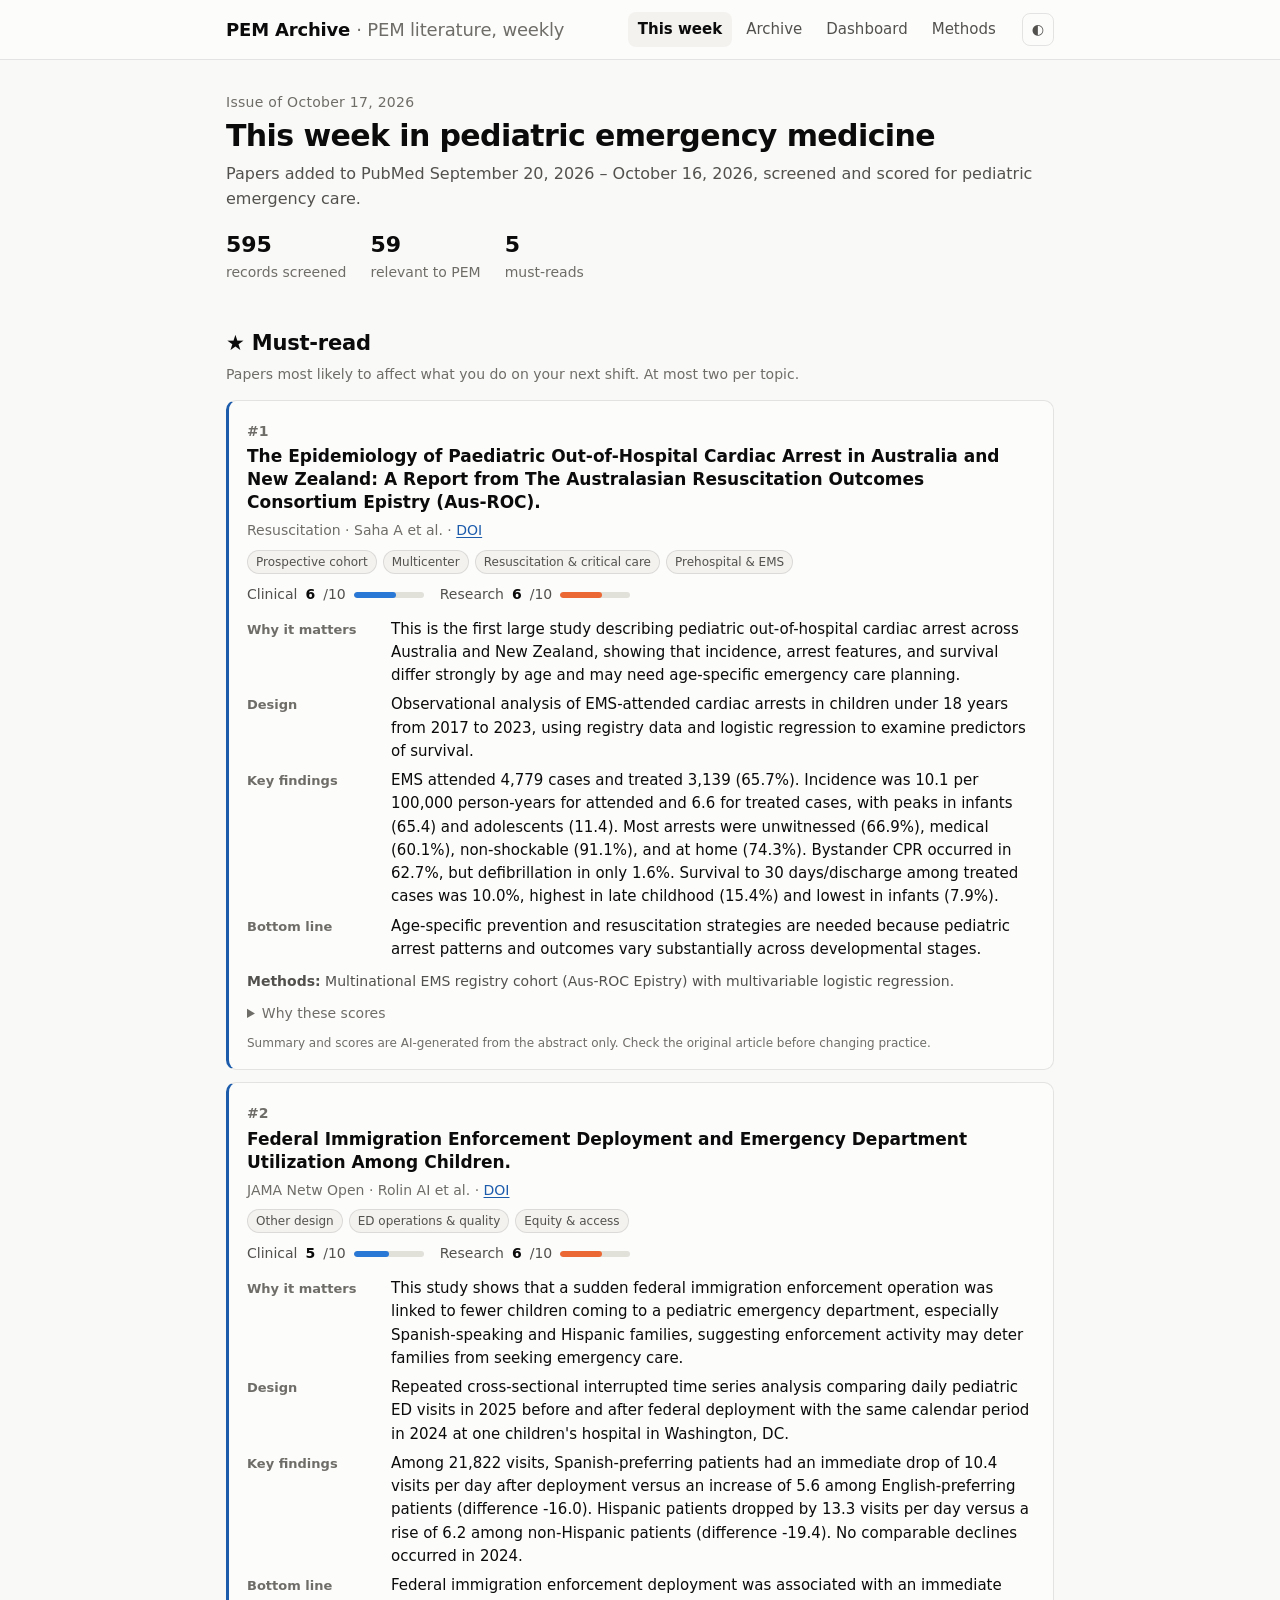
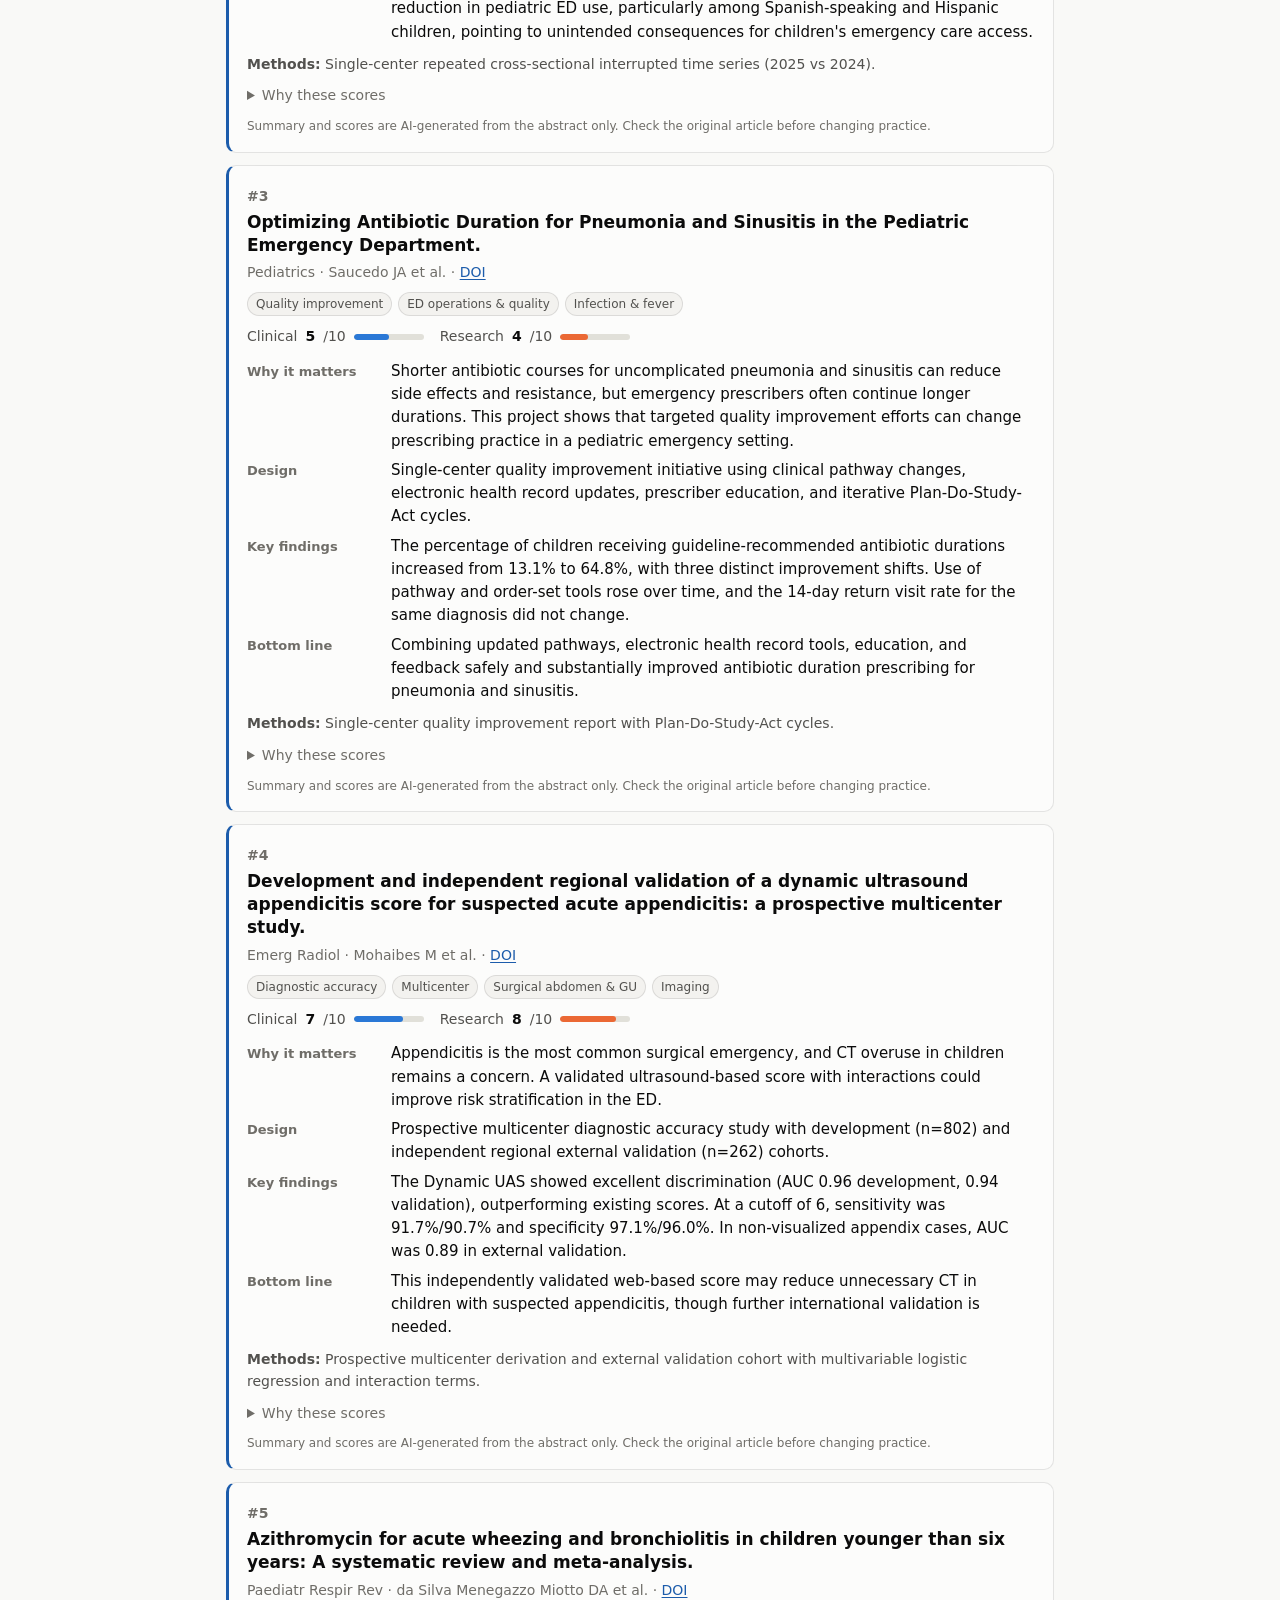
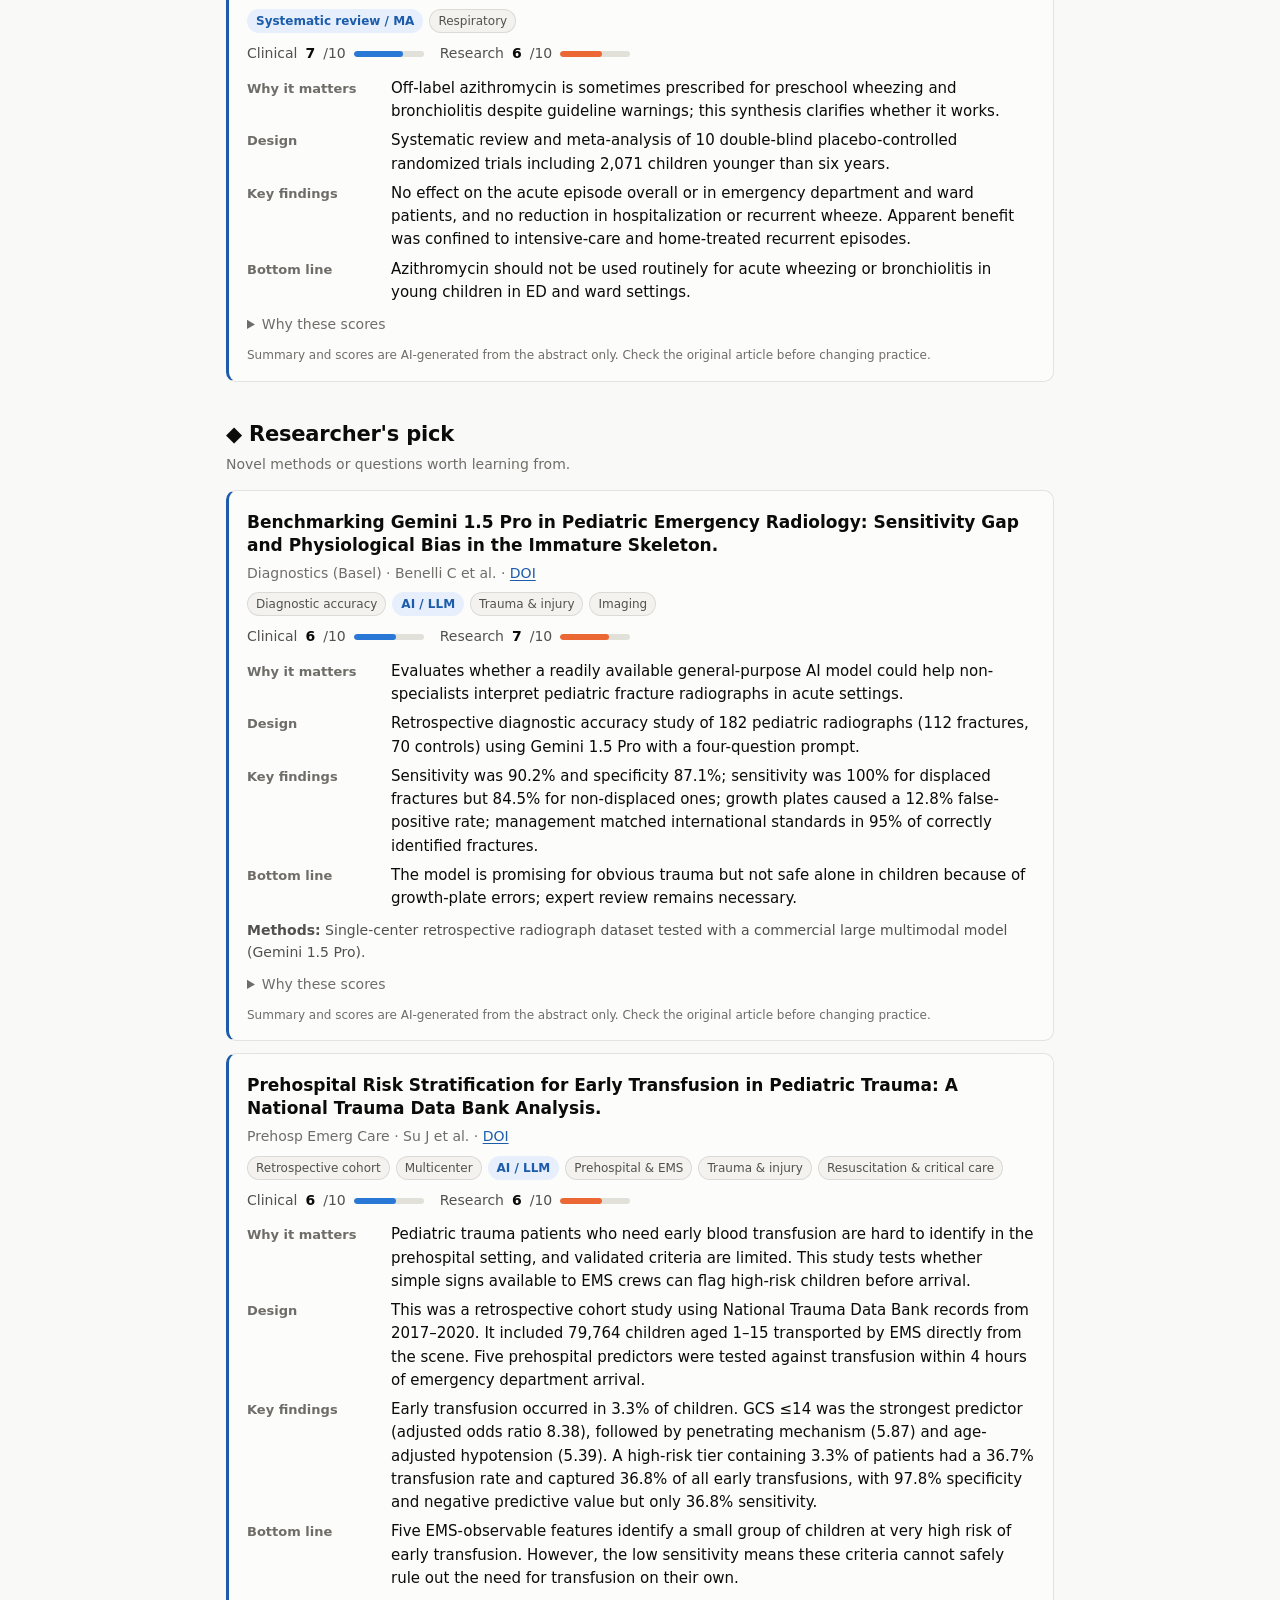
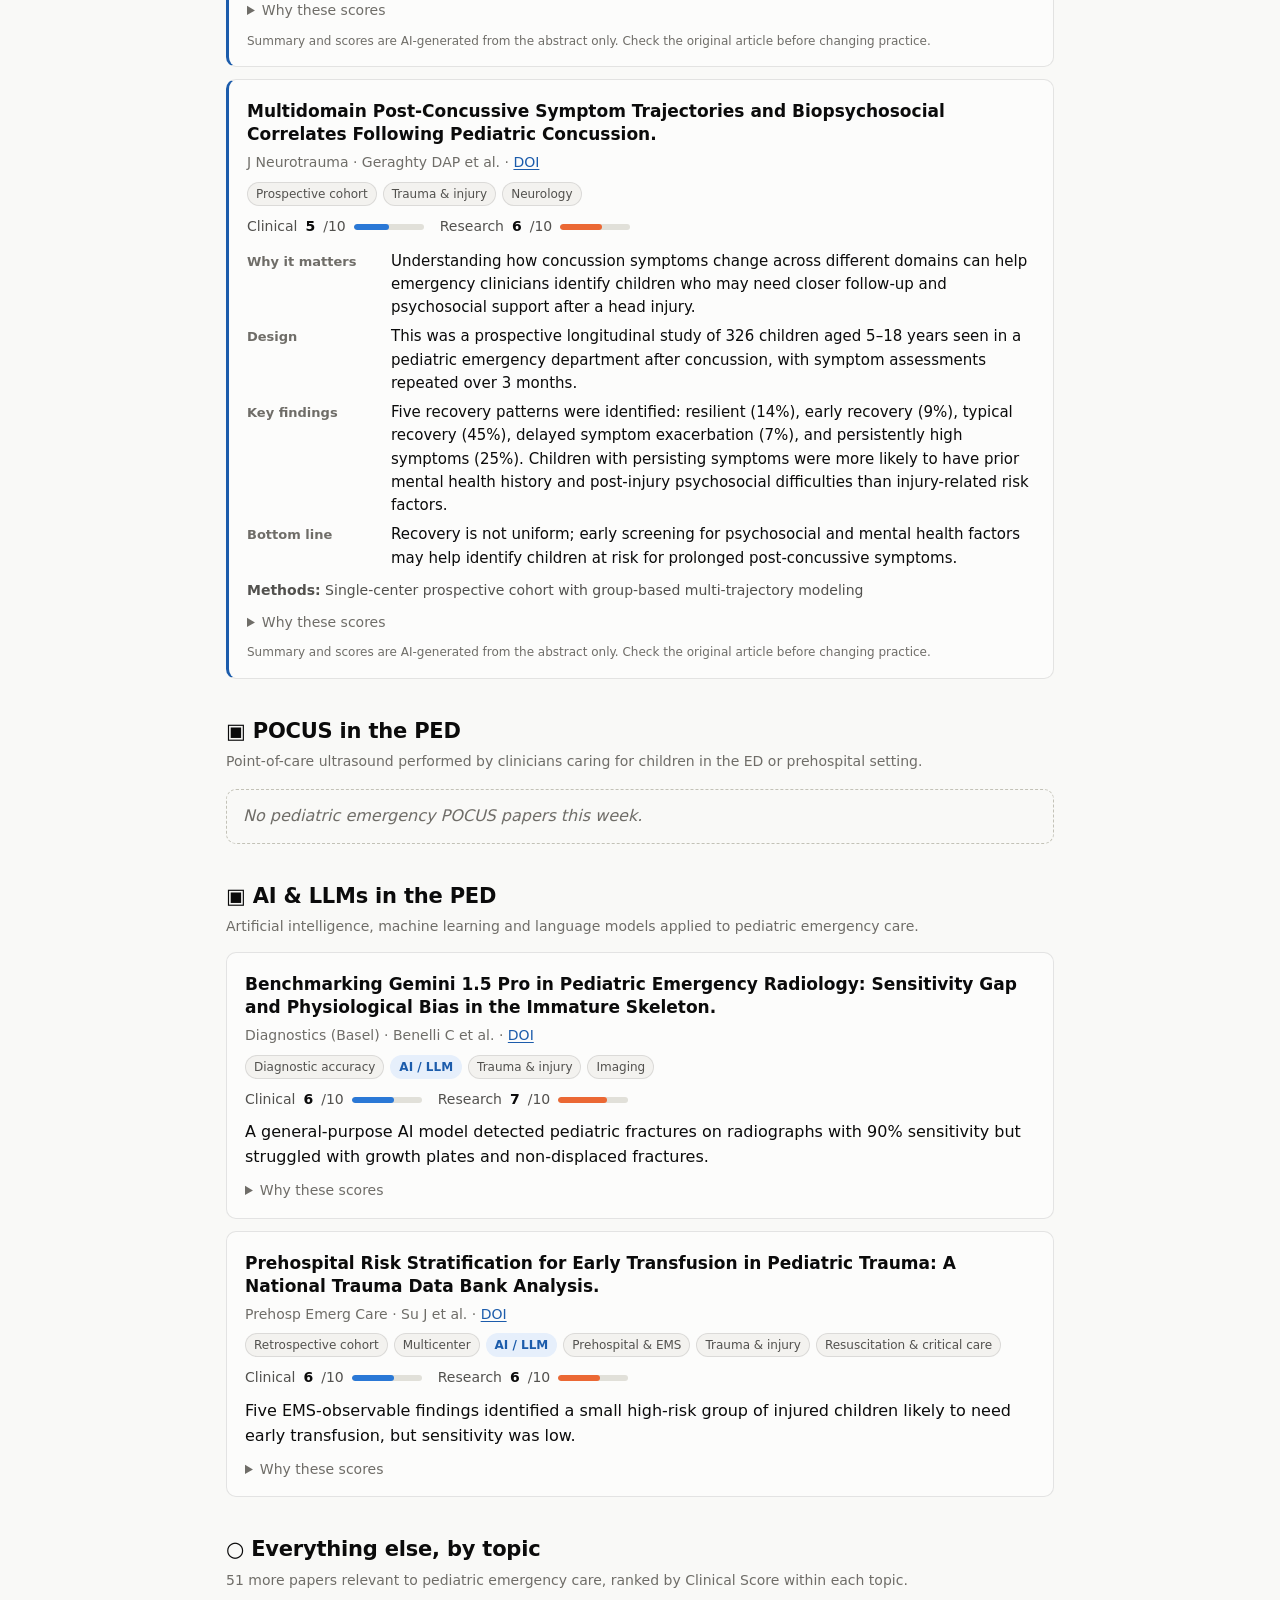
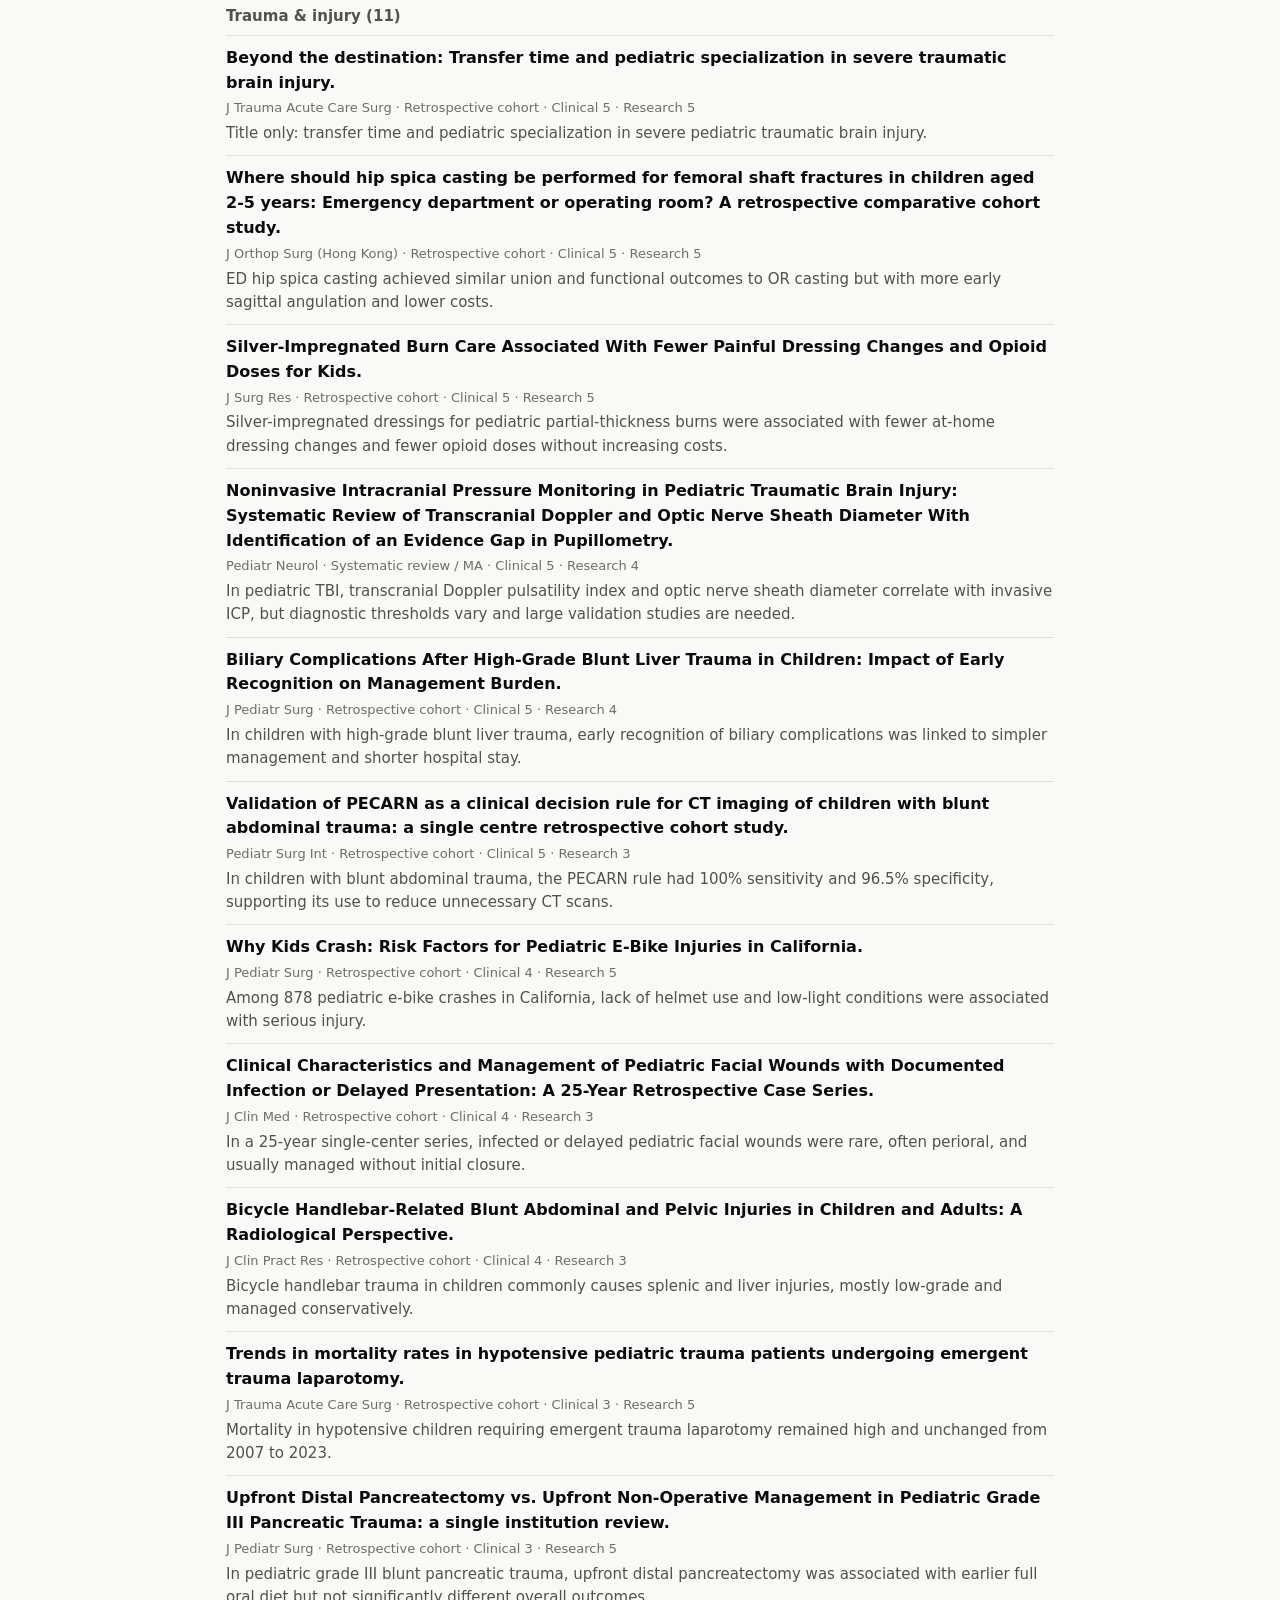
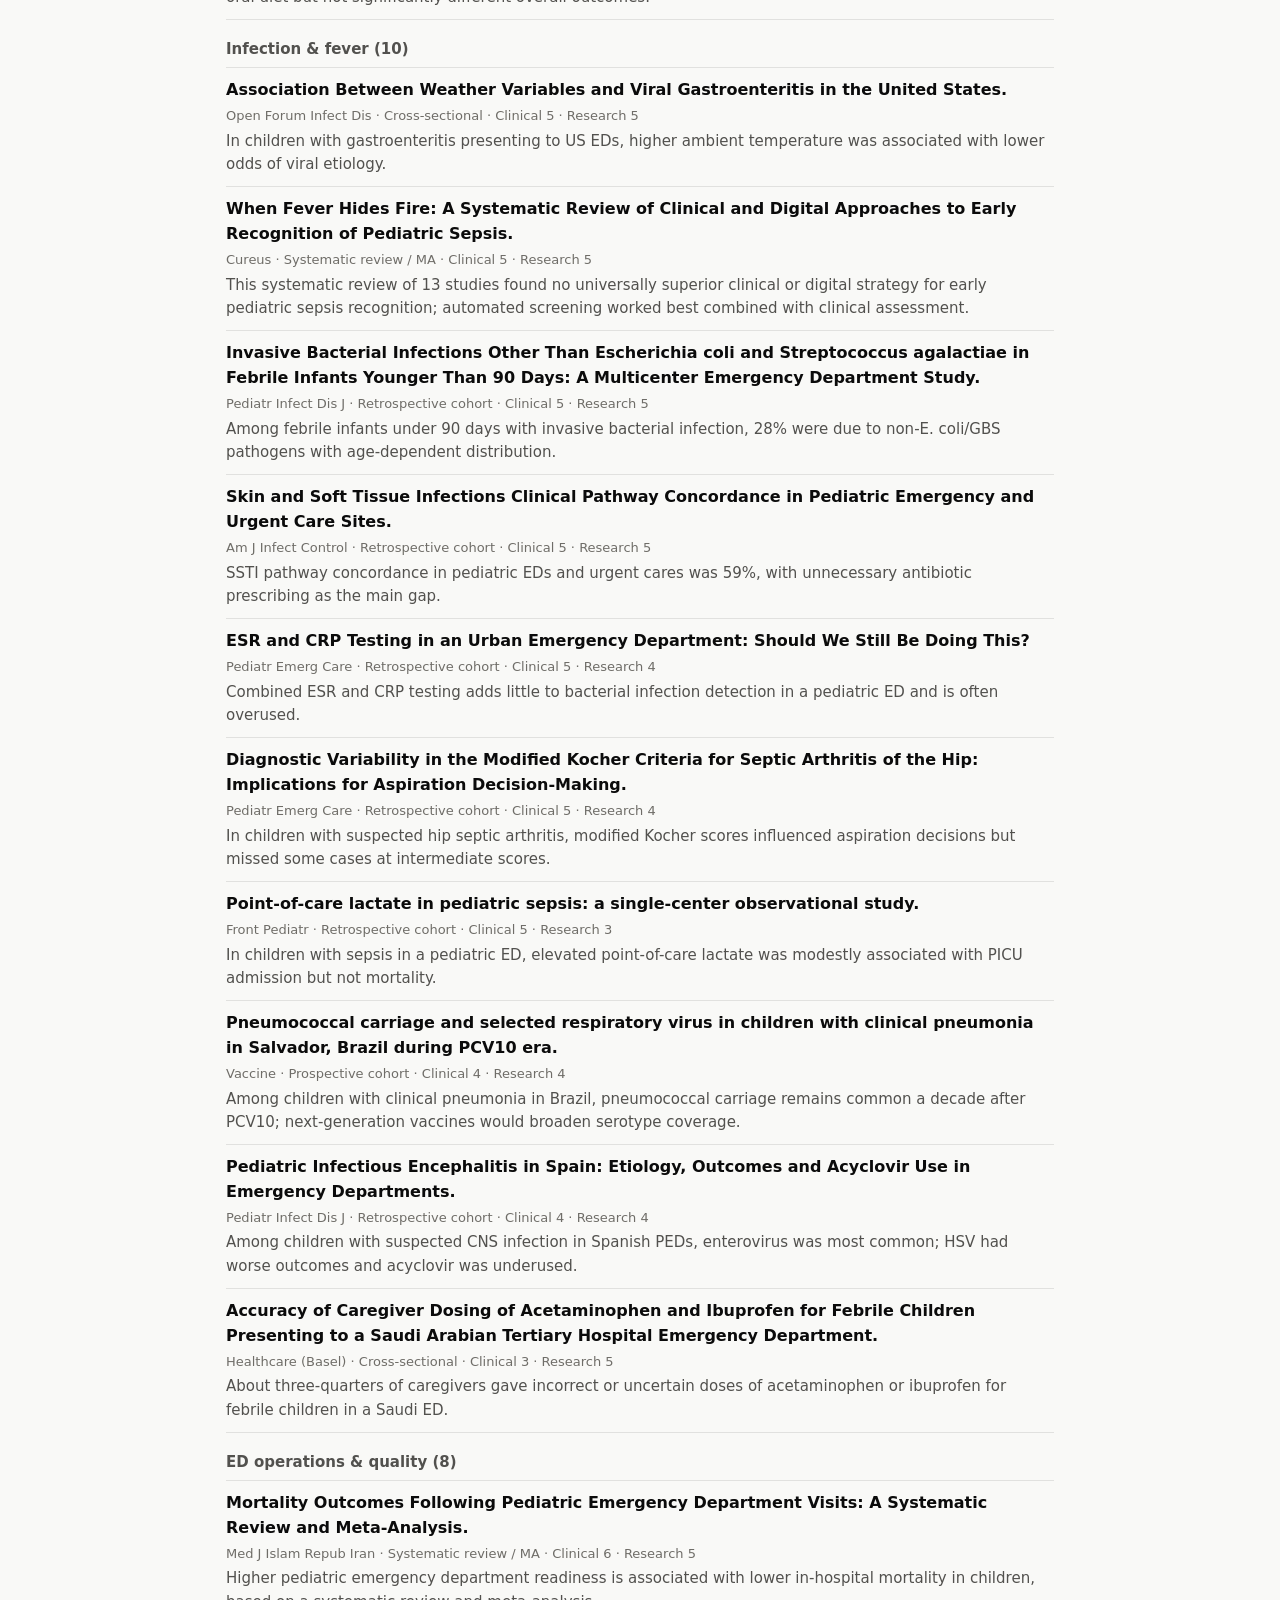
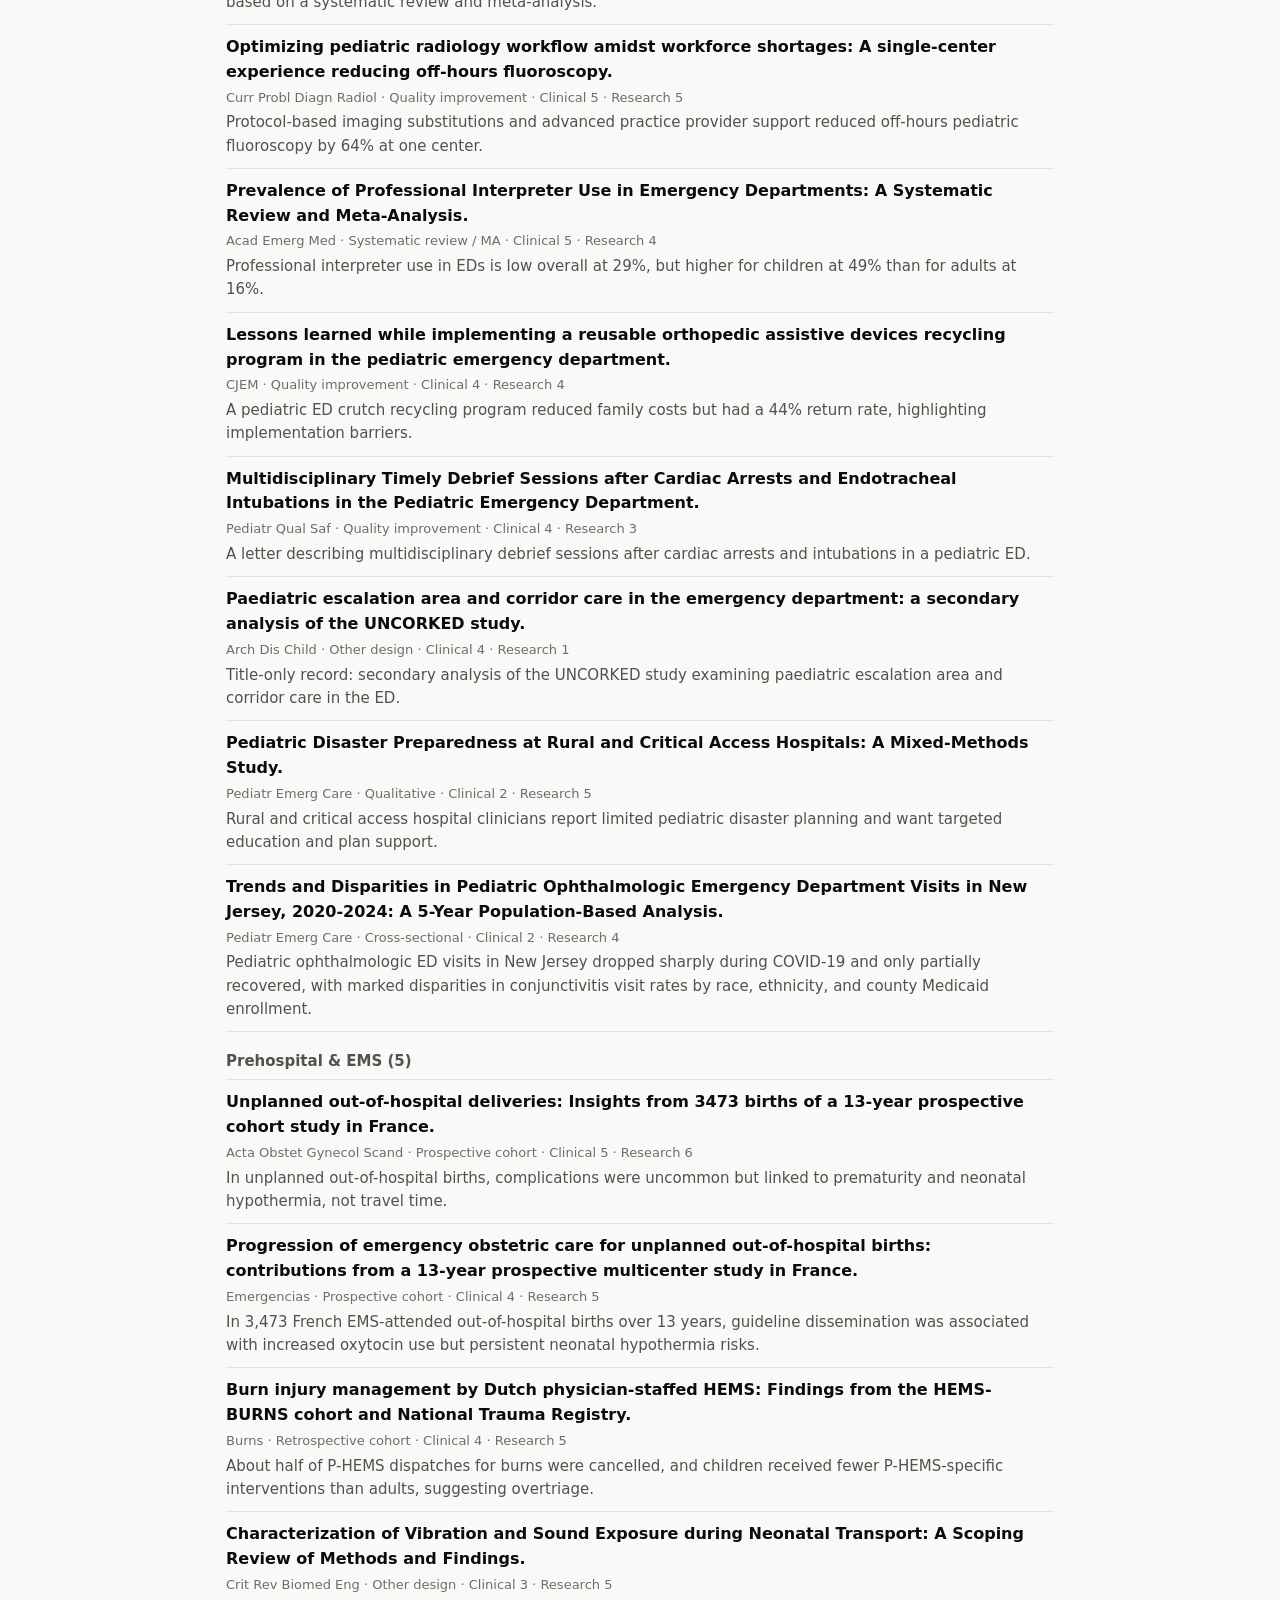
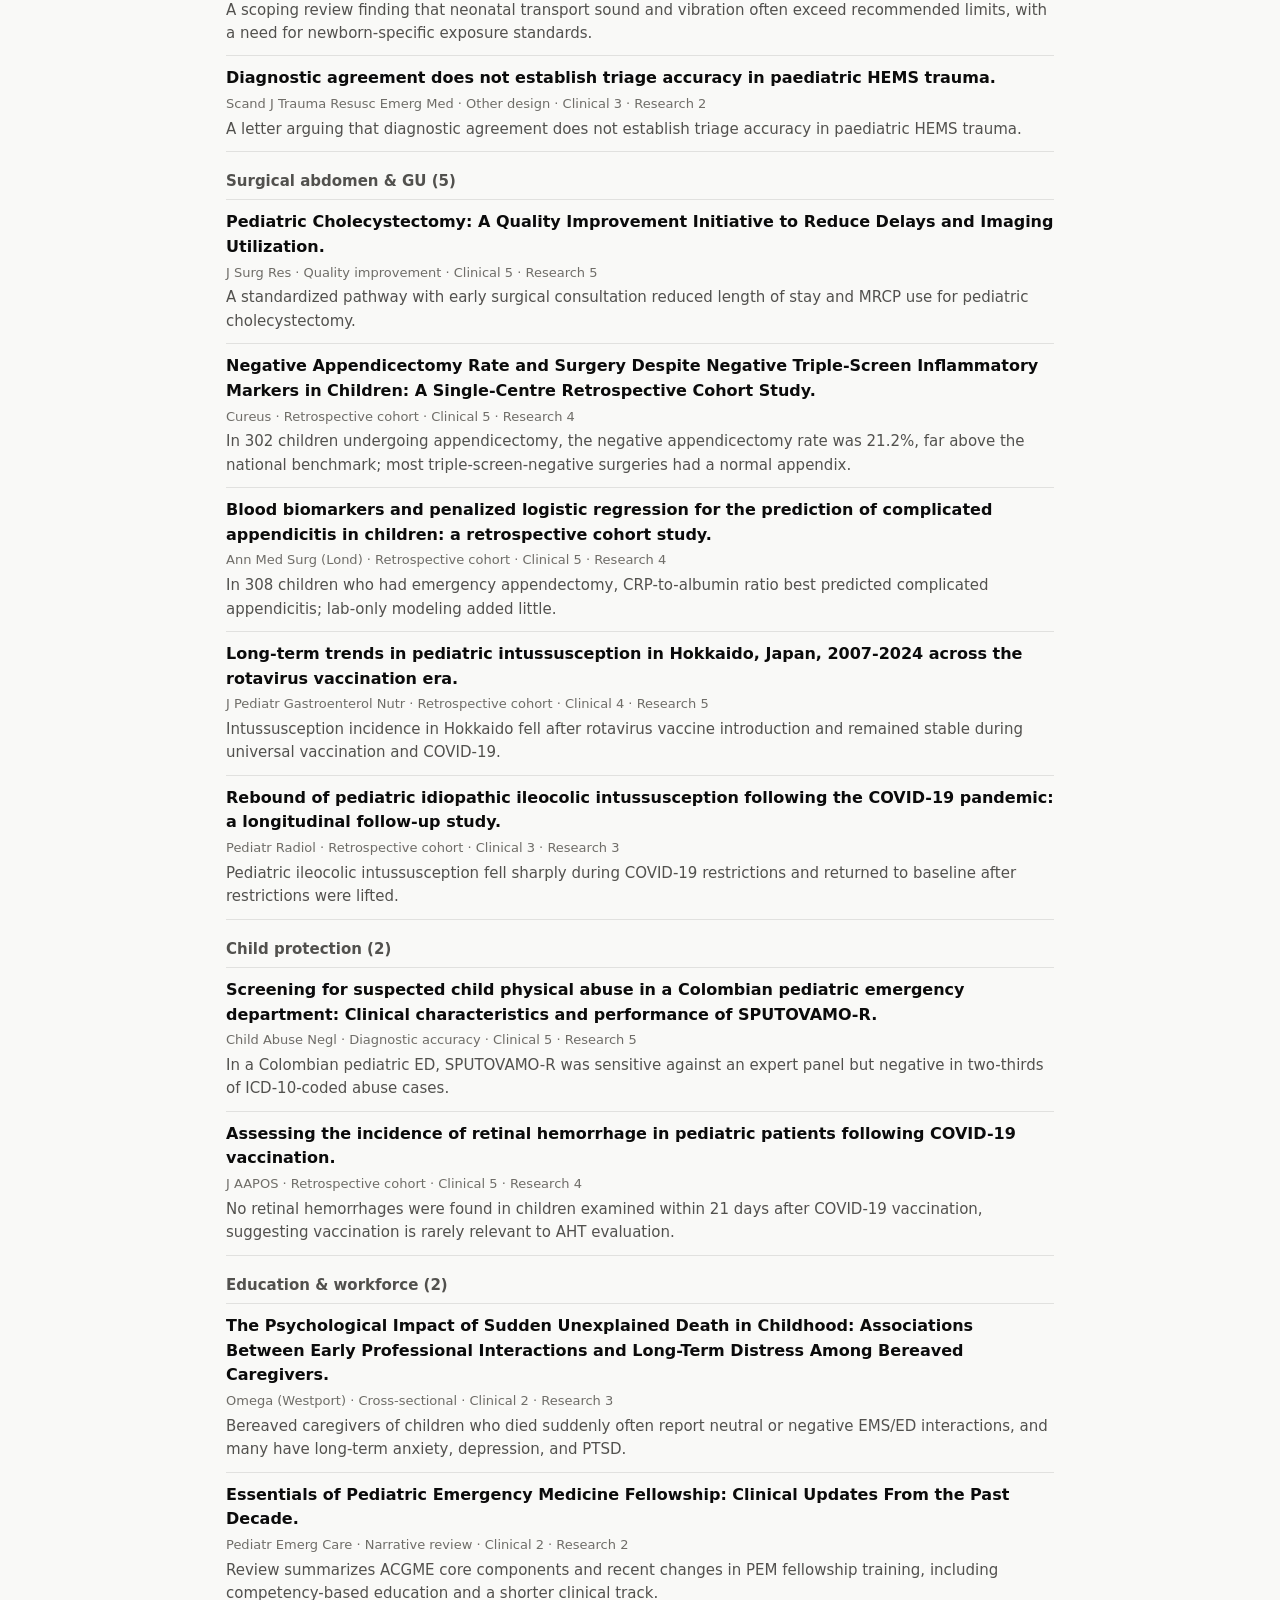
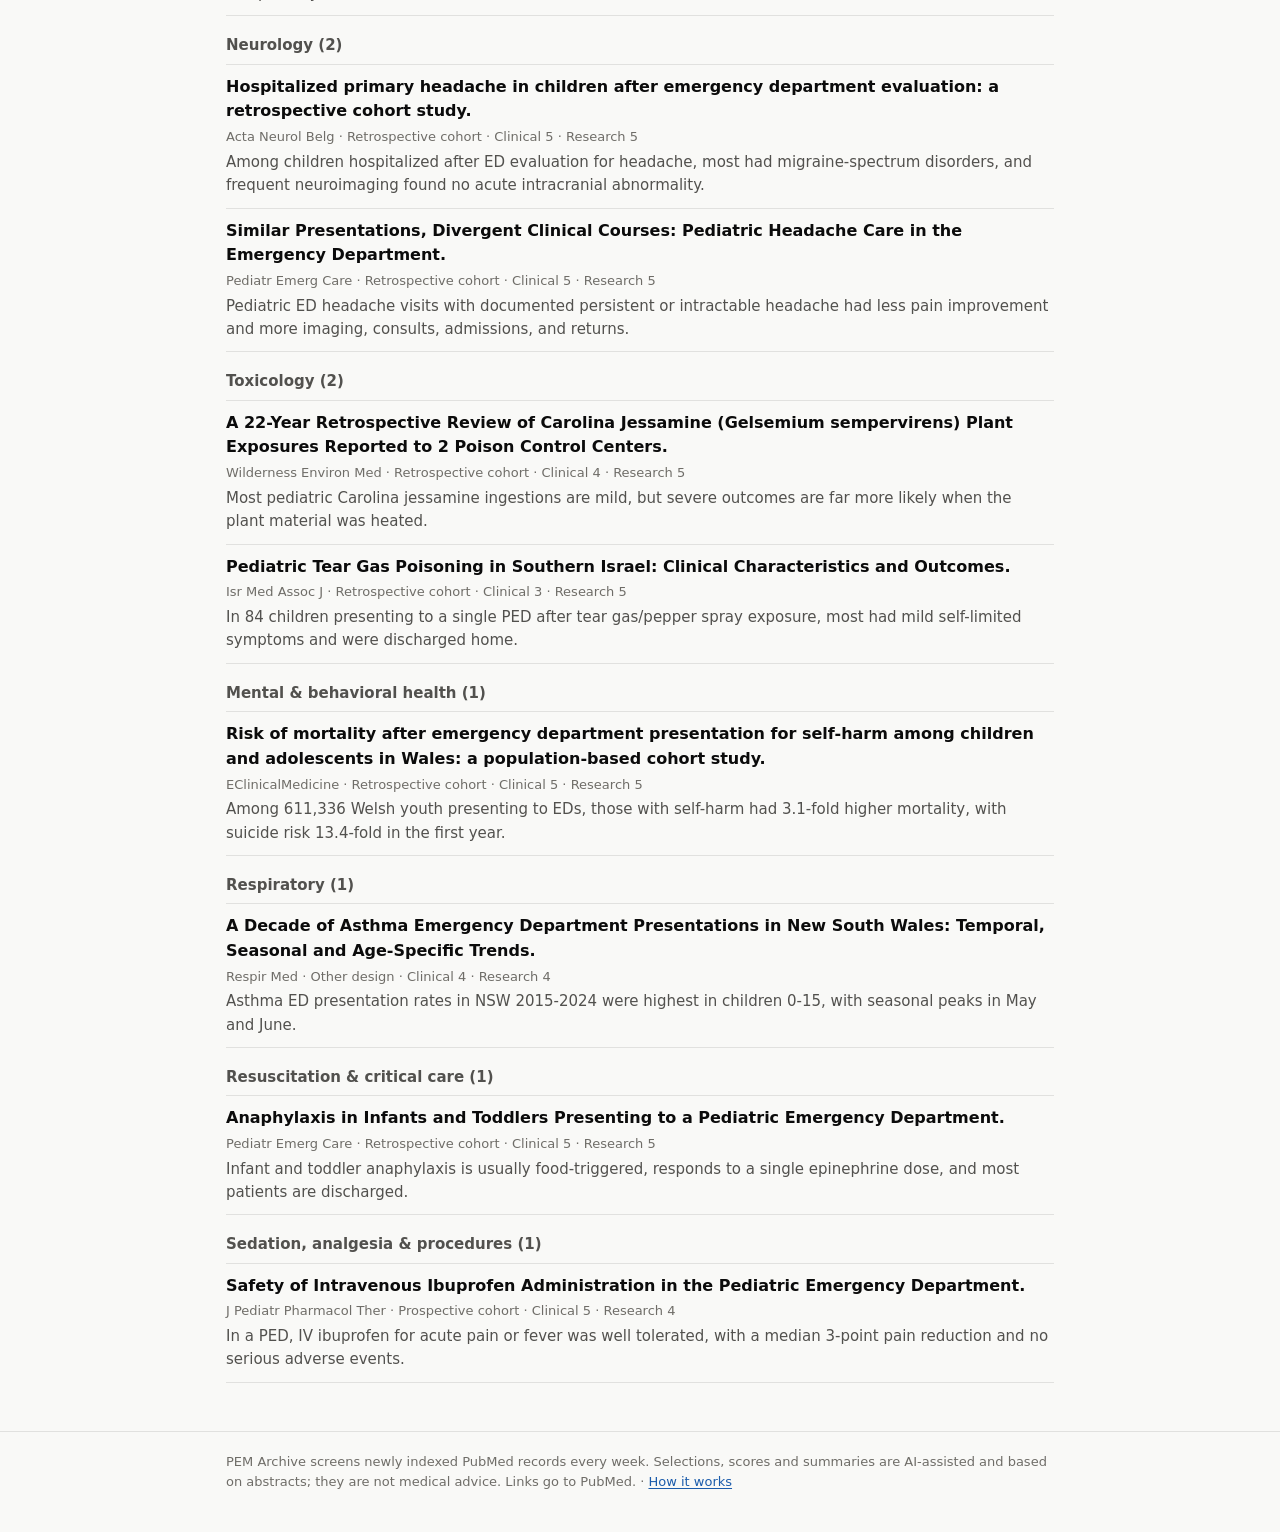
==== commit a4b1b70b: "Weekly issue 2026-10-17" ====
--- a/docs/index.html
+++ b/docs/index.html
@@ -16,114 +16,105 @@
 </div></header>
 <main class="wrap">
 <div class="issue-head">
-<p class="eyebrow">Issue of October 11, 2026</p>
+<p class="eyebrow">Issue of October 17, 2026</p>
 <h1>This week in pediatric emergency medicine</h1>
-<p class="lede">Papers added to PubMed September 20, 2026 – October 10, 2026, screened and scored for pediatric emergency care.</p>
-<ul class="stats"><li><b>517</b>records screened</li><li><b>57</b>relevant to PEM</li>
+<p class="lede">Papers added to PubMed September 20, 2026 – October 16, 2026, screened and scored for pediatric emergency care.</p>
+<ul class="stats"><li><b>595</b>records screened</li><li><b>59</b>relevant to PEM</li>
 <li><b>5</b>must-reads</li></ul></div><section><h2>★ Must-read</h2><p class="section-note">Papers most likely to affect what you do on your next shift. At most two per topic.</p><article class="card featured">
 <span class="rank">#1</span>
-<h3><a href="https://pubmed.ncbi.nlm.nih.gov/42832216/">Evaluation of a Commercial Pediatric Sepsis Early Detection Alert in the Emergency Department.</a></h3>
-<p class="meta">JAMA Pediatr · Mitchell CM et al. · <a href="https://doi.org/10.1001/jamapediatrics.2026.4575">DOI</a></p>
-<div class="badges"><span class="badge ">Retrospective cohort</span><span class="badge ">Multicenter</span><span class="badge strong">AI / LLM</span><span class="badge ">Infection &amp; fever</span><span class="badge ">ED operations &amp; quality</span></div>
-<div class="scores"><span class="score">Clinical <b>8</b>/10 <span class="meter c" aria-hidden="true"><i style="width:80%"></i></span></span><span class="score">Research <b>7</b>/10 <span class="meter r" aria-hidden="true"><i style="width:70%"></i></span></span></div>
-<dl class="summary"><dt>Why it matters</dt><dd>The Epic PESM alert is widely used in US pediatric EDs but had not been independently evaluated; this study suggests it misses most sepsis cases and may worsen inequities.</dd><dt>Design</dt><dd>Retrospective multicenter cohort of 166,943 pediatric ED encounters across 8 EDs in one New York health system, January 2024 to June 2025; sepsis defined by Phoenix criteria.</dd><dt>Key findings</dt><dd>Sensitivity was 36% (95% CI 29-43%) and PPV 3%; the alert triggered before sepsis in only 30% of cases. Sensitivity was lower in Black children (22%), children under 5 (20%), and non-tertiary EDs (25%).</dd><dt>Bottom line</dt><dd>Automated sepsis screening with this alert is not sufficient for timely or equitable detection; EDs should not rely on it alone.</dd></dl>
-<p class="methods"><b>Methods:</b> Retrospective multicenter cohort across 8 EDs in one NY health system evaluating the Epic PESM alert against Phoenix sepsis criteria.</p>
-<details class="why"><summary>Why these scores</summary><p><b>Clinical:</b> Large multicenter evaluation of a widely used commercial sepsis alert; low sensitivity and disparities argue for rethinking automated sepsis screening in the ED.</p><p><b>Research:</b> First independent, multicenter assessment of a widely deployed commercial sepsis alert, with subgroup analyses that expose equity gaps and generate follow-up work.</p></details>
+<h3><a href="https://pubmed.ncbi.nlm.nih.gov/42855035/">The Epidemiology of Paediatric Out-of-Hospital Cardiac Arrest in Australia and New Zealand: A Report from The Australasian Resuscitation Outcomes Consortium Epistry (Aus-ROC).</a></h3>
+<p class="meta">Resuscitation · Saha A et al. · <a href="https://doi.org/10.1016/j.resuscitation.2026.111347">DOI</a></p>
+<div class="badges"><span class="badge ">Prospective cohort</span><span class="badge ">Multicenter</span><span class="badge ">Resuscitation &amp; critical care</span><span class="badge ">Prehospital &amp; EMS</span></div>
+<div class="scores"><span class="score">Clinical <b>6</b>/10 <span class="meter c" aria-hidden="true"><i style="width:60%"></i></span></span><span class="score">Research <b>6</b>/10 <span class="meter r" aria-hidden="true"><i style="width:60%"></i></span></span></div>
+<dl class="summary"><dt>Why it matters</dt><dd>This is the first large study describing pediatric out-of-hospital cardiac arrest across Australia and New Zealand, showing that incidence, arrest features, and survival differ strongly by age and may need age-specific emergency care planning.</dd><dt>Design</dt><dd>Observational analysis of EMS-attended cardiac arrests in children under 18 years from 2017 to 2023, using registry data and logistic regression to examine predictors of survival.</dd><dt>Key findings</dt><dd>EMS attended 4,779 cases and treated 3,139 (65.7%). Incidence was 10.1 per 100,000 person-years for attended and 6.6 for treated cases, with peaks in infants (65.4) and adolescents (11.4). Most arrests were unwitnessed (66.9%), medical (60.1%), non-shockable (91.1%), and at home (74.3%). Bystander CPR occurred in 62.7%, but defibrillation in only 1.6%. Survival to 30 days/discharge among treated cases was 10.0%, highest in late childhood (15.4%) and lowest in infants (7.9%).</dd><dt>Bottom line</dt><dd>Age-specific prevention and resuscitation strategies are needed because pediatric arrest patterns and outcomes vary substantially across developmental stages.</dd></dl>
+<p class="methods"><b>Methods:</b> Multinational EMS registry cohort (Aus-ROC Epistry) with multivariable logistic regression.</p>
+<details class="why"><summary>Why these scores</summary><p><b>Clinical:</b> Large EMS registry describes pOHCA epidemiology and age-specific outcomes but does not directly change bedside management.</p><p><b>Research:</b> Standard registry epidemiology, but this is the first comprehensive Australasian pOHCA report with age-stratified survival analysis and clear follow-up questions.</p></details>
 <p class="ai-note">Summary and scores are AI-generated from the abstract only. Check the original article before changing practice.</p>
 </article><article class="card featured">
 <span class="rank">#2</span>
-<h3><a href="https://pubmed.ncbi.nlm.nih.gov/42829926/">Comparative efficacy and safety of antiemetics for pediatric gastroenteritis-related vomiting in emergency departments: a network meta-analysis.</a></h3>
-<p class="meta">Curr Med Res Opin · Alsabri M et al. · <a href="https://doi.org/10.1080/03007995.2026.2734671">DOI</a></p>
-<div class="badges"><span class="badge strong">Systematic review / MA</span><span class="badge ">Multicenter</span><span class="badge ">Infection &amp; fever</span></div>
-<div class="scores"><span class="score">Clinical <b>8</b>/10 <span class="meter c" aria-hidden="true"><i style="width:80%"></i></span></span><span class="score">Research <b>5</b>/10 <span class="meter r" aria-hidden="true"><i style="width:50%"></i></span></span></div>
-<dl class="summary"><dt>Why it matters</dt><dd>Vomiting from acute gastroenteritis is a leading reason children present to the ED, but the comparative value of antiemetics was unclear.</dd><dt>Design</dt><dd>Network meta-analysis of 33 RCTs of children up to 21 years presenting to the ED with acute gastroenteritis, with ROB-2 and GRADE appraisal.</dd><dt>Key findings</dt><dd>All ondansetron formulations reduced short-term vomiting versus placebo, IV most strongly (MD -1.86, 95% CI -3.25 to -0.47), and IV ondansetron was the only agent consistently superior at intermediate follow-up. Cessation within 24 h favored IV ondansetron (RR 1.56, 95% CI 1.29-1.89) and rectal dimenhydrinate (RR 1.48, 95% CI 1.08-2.04). Ondansetron also reduced IV rehydration (RR 0.62, 95% CI 0.44-0.88) and modestly shortened ED stay.</dd><dt>Bottom line</dt><dd>Ondansetron is the most consistent first-line choice; dimenhydrinate may help longer-term control.</dd></dl>
-<details class="why"><summary>Why these scores</summary><p><b>Clinical:</b> Large network meta-analysis of RCTs on a very common ED presentation that clarifies comparative antiemetic choice and IV fluid avoidance.</p><p><b>Research:</b> Standard network meta-analysis method applied to a confirmatory comparative question, but executed with ROB-2 and GRADE appraisal across 33 trials.</p></details>
+<h3><a href="https://pubmed.ncbi.nlm.nih.gov/42867863/">Federal Immigration Enforcement Deployment and Emergency Department Utilization Among Children.</a></h3>
+<p class="meta">JAMA Netw Open · Rolin AI et al. · <a href="https://doi.org/10.1001/jamanetworkopen.2026.38552">DOI</a></p>
+<div class="badges"><span class="badge ">Other design</span><span class="badge ">ED operations &amp; quality</span><span class="badge ">Equity &amp; access</span></div>
+<div class="scores"><span class="score">Clinical <b>5</b>/10 <span class="meter c" aria-hidden="true"><i style="width:50%"></i></span></span><span class="score">Research <b>6</b>/10 <span class="meter r" aria-hidden="true"><i style="width:60%"></i></span></span></div>
+<dl class="summary"><dt>Why it matters</dt><dd>This study shows that a sudden federal immigration enforcement operation was linked to fewer children coming to a pediatric emergency department, especially Spanish-speaking and Hispanic families, suggesting enforcement activity may deter families from seeking emergency care.</dd><dt>Design</dt><dd>Repeated cross-sectional interrupted time series analysis comparing daily pediatric ED visits in 2025 before and after federal deployment with the same calendar period in 2024 at one children&#x27;s hospital in Washington, DC.</dd><dt>Key findings</dt><dd>Among 21,822 visits, Spanish-preferring patients had an immediate drop of 10.4 visits per day after deployment versus an increase of 5.6 among English-preferring patients (difference -16.0). Hispanic patients dropped by 13.3 visits per day versus a rise of 6.2 among non-Hispanic patients (difference -19.4). No comparable declines occurred in 2024.</dd><dt>Bottom line</dt><dd>Federal immigration enforcement deployment was associated with an immediate reduction in pediatric ED use, particularly among Spanish-speaking and Hispanic children, pointing to unintended consequences for children&#x27;s emergency care access.</dd></dl>
+<p class="methods"><b>Methods:</b> Single-center repeated cross-sectional interrupted time series (2025 vs 2024).</p>
+<details class="why"><summary>Why these scores</summary><p><b>Clinical:</b> Background ED utilization trend with equity implications; unlikely to change individual clinical decisions but informs ED operations and outreach.</p><p><b>Research:</b> Natural experiment using interrupted time series with language and ethnicity stratification; standard method applied to a novel policy exposure in pediatric ED care.</p></details>
 <p class="ai-note">Summary and scores are AI-generated from the abstract only. Check the original article before changing practice.</p>
 </article><article class="card featured">
 <span class="rank">#3</span>
-<h3><a href="https://pubmed.ncbi.nlm.nih.gov/42829175/">Unfolding new horizons: Machine learning applications for pediatric intussusception - A systematic review and meta-analysis.</a></h3>
-<p class="meta">J Pediatr Surg · Campos LR et al. · <a href="https://doi.org/10.1016/j.jpedsurg.2026.163518">DOI</a></p>
-<div class="badges"><span class="badge strong">Systematic review / MA</span><span class="badge strong">AI / LLM</span><span class="badge ">Surgical abdomen &amp; GU</span><span class="badge ">Imaging</span></div>
-<div class="scores"><span class="score">Clinical <b>6</b>/10 <span class="meter c" aria-hidden="true"><i style="width:60%"></i></span></span><span class="score">Research <b>8</b>/10 <span class="meter r" aria-hidden="true"><i style="width:80%"></i></span></span></div>
-<dl class="summary"><dt>Why it matters</dt><dd>Intussusception is a common pediatric surgical emergency; diagnosis depends on operator skill, and validated ML tools could support ED triage and ultrasound interpretation by less experienced clinicians.</dd><dt>Design</dt><dd>PROSPERO-registered systematic review and meta-analysis of 11 studies (37 model variants; 36,863 patients) evaluating ML models for intussusception diagnosis or prognosis, with PROBAST and bivariate random-effects meta-analysis.</dd><dt>Key findings</dt><dd>Internally and externally validated ultrasound-based ML models showed pooled sensitivity around 0.91-0.95 and specificity around 0.96-0.98. Radiograph-based triage models performed lower (sensitivity 0.80, specificity 0.75). AI assistance improved junior readers&#x27; specificity by 15.9 percentage points and shortened examination time by 61% in one study. Prognostic AUCs varied widely.</dd><dt>Bottom line</dt><dd>ML-assisted ultrasound is promising for ED diagnosis of intussusception, but should augment rather than replace clinical ultrasound; multicenter prospective validation and clinical endpoint studies are needed before implementation.</dd></dl>
-<p class="methods"><b>Methods:</b> Systematic review and meta-analysis of machine-learning diagnostic accuracy studies, with PROBAST and bivariate random-effects meta-analysis.</p>
-<details class="why"><summary>Why these scores</summary><p><b>Clinical:</b> Supports ED diagnostic decisions for intussusception by showing ML-assisted ultrasound is accurate and can help less experienced readers, though external validation and clinical endpoint data are still needed.</p><p><b>Research:</b> First meta-analysis of ML diagnostic models for pediatric intussusception, with PROBAST-based risk-of-bias assessment, publication bias evaluation, and clear recommendations for prospective validation.</p></details>
+<h3><a href="https://pubmed.ncbi.nlm.nih.gov/42863842/">Optimizing Antibiotic Duration for Pneumonia and Sinusitis in the Pediatric Emergency Department.</a></h3>
+<p class="meta">Pediatrics · Saucedo JA et al. · <a href="https://doi.org/10.1542/peds.2026-076351">DOI</a></p>
+<div class="badges"><span class="badge ">Quality improvement</span><span class="badge ">ED operations &amp; quality</span><span class="badge ">Infection &amp; fever</span></div>
+<div class="scores"><span class="score">Clinical <b>5</b>/10 <span class="meter c" aria-hidden="true"><i style="width:50%"></i></span></span><span class="score">Research <b>4</b>/10 <span class="meter r" aria-hidden="true"><i style="width:40%"></i></span></span></div>
+<dl class="summary"><dt>Why it matters</dt><dd>Shorter antibiotic courses for uncomplicated pneumonia and sinusitis can reduce side effects and resistance, but emergency prescribers often continue longer durations. This project shows that targeted quality improvement efforts can change prescribing practice in a pediatric emergency setting.</dd><dt>Design</dt><dd>Single-center quality improvement initiative using clinical pathway changes, electronic health record updates, prescriber education, and iterative Plan-Do-Study-Act cycles.</dd><dt>Key findings</dt><dd>The percentage of children receiving guideline-recommended antibiotic durations increased from 13.1% to 64.8%, with three distinct improvement shifts. Use of pathway and order-set tools rose over time, and the 14-day return visit rate for the same diagnosis did not change.</dd><dt>Bottom line</dt><dd>Combining updated pathways, electronic health record tools, education, and feedback safely and substantially improved antibiotic duration prescribing for pneumonia and sinusitis.</dd></dl>
+<p class="methods"><b>Methods:</b> Single-center quality improvement report with Plan-Do-Study-Act cycles.</p>
+<details class="why"><summary>Why these scores</summary><p><b>Clinical:</b> Supports ED antibiotic stewardship decisions by showing a QI bundle can increase guideline-concordant short antibiotic durations without increasing return visits.</p><p><b>Research:</b> Standard PDSA quality improvement methodology applied to a known antibiotic stewardship question in a pediatric ED, with balancing metric but no comparison group.</p></details>
 <p class="ai-note">Summary and scores are AI-generated from the abstract only. Check the original article before changing practice.</p>
 </article><article class="card featured">
 <span class="rank">#4</span>
-<h3><a href="https://pubmed.ncbi.nlm.nih.gov/42837916/">Abrupt versus gradual HFNC discontinuation in children: Shorter HFNC duration without increased weaning failure.</a></h3>
-<p class="meta">Am J Emerg Med · Mart ZÖ et al. · <a href="https://doi.org/10.1016/j.ajem.2026.09.050">DOI</a></p>
-<div class="badges"><span class="badge ">Prospective cohort</span><span class="badge ">Respiratory</span></div>
-<div class="scores"><span class="score">Clinical <b>6</b>/10 <span class="meter c" aria-hidden="true"><i style="width:60%"></i></span></span><span class="score">Research <b>5</b>/10 <span class="meter r" aria-hidden="true"><i style="width:50%"></i></span></span></div>
-<dl class="summary"><dt>Why it matters</dt><dd>HFNC weaning lacks evidence; prolonged use strains resources. This study compares abrupt vs gradual discontinuation in a pediatric ED.</dd><dt>Design</dt><dd>Prospective observational study in an academic pediatric ED (Sept 2025-Feb 2026). 87 children meeting improvement criteria were enrolled; physicians chose weaning strategy.</dd><dt>Key findings</dt><dd>Weaning failure occurred in 2 patients per group. Among successful weans, median HFNC duration was shorter with abrupt: 59h (IQR 44-92) vs 87h (IQR 61-110), p=0.012 (~32% reduction). LOS did not differ (p=0.065).</dd><dt>Bottom line</dt><dd>Abrupt discontinuation appears safe, reduces HFNC duration without increasing failure, and may improve device availability.</dd></dl>
-<p class="methods"><b>Methods:</b> Single-center prospective observational study in an academic pediatric ED</p>
-<details class="why"><summary>Why these scores</summary><p><b>Clinical:</b> Suggests abrupt HFNC weaning is non-inferior and shorter, but needs confirmation in RCT.</p><p><b>Research:</b> Prospective comparison of weaning strategies; non-randomized but clinically relevant.</p></details>
+<h3><a href="https://pubmed.ncbi.nlm.nih.gov/42873382/">Development and independent regional validation of a dynamic ultrasound appendicitis score for suspected acute appendicitis: a prospective multicenter study.</a></h3>
+<p class="meta">Emerg Radiol · Mohaibes M et al. · <a href="https://doi.org/10.1007/s10140-026-02554-3">DOI</a></p>
+<div class="badges"><span class="badge ">Diagnostic accuracy</span><span class="badge ">Multicenter</span><span class="badge ">Surgical abdomen &amp; GU</span><span class="badge ">Imaging</span></div>
+<div class="scores"><span class="score">Clinical <b>7</b>/10 <span class="meter c" aria-hidden="true"><i style="width:70%"></i></span></span><span class="score">Research <b>8</b>/10 <span class="meter r" aria-hidden="true"><i style="width:80%"></i></span></span></div>
+<dl class="summary"><dt>Why it matters</dt><dd>Appendicitis is the most common surgical emergency, and CT overuse in children remains a concern. A validated ultrasound-based score with interactions could improve risk stratification in the ED.</dd><dt>Design</dt><dd>Prospective multicenter diagnostic accuracy study with development (n=802) and independent regional external validation (n=262) cohorts.</dd><dt>Key findings</dt><dd>The Dynamic UAS showed excellent discrimination (AUC 0.96 development, 0.94 validation), outperforming existing scores. At a cutoff of 6, sensitivity was 91.7%/90.7% and specificity 97.1%/96.0%. In non-visualized appendix cases, AUC was 0.89 in external validation.</dd><dt>Bottom line</dt><dd>This independently validated web-based score may reduce unnecessary CT in children with suspected appendicitis, though further international validation is needed.</dd></dl>
+<p class="methods"><b>Methods:</b> Prospective multicenter derivation and external validation cohort with multivariable logistic regression and interaction terms.</p>
+<details class="why"><summary>Why these scores</summary><p><b>Clinical:</b> A validated dynamic ultrasound score could reduce unnecessary CT in children with suspected appendicitis, supporting ED imaging decisions.</p><p><b>Research:</b> Prospective multicenter derivation with interaction terms, external regional validation, bootstrapping, and sensitivity analyses for an understudied pediatric-relevant diagnostic question.</p></details>
 <p class="ai-note">Summary and scores are AI-generated from the abstract only. Check the original article before changing practice.</p>
 </article><article class="card featured">
 <span class="rank">#5</span>
-<h3><a href="https://pubmed.ncbi.nlm.nih.gov/42838724/">Mean arterial pressure for children in US emergency department and prehospital settings.</a></h3>
-<p class="meta">Arch Dis Child · Ramgopal S et al. · <a href="https://doi.org/10.1136/archdischild-2026-330623">DOI</a></p>
-<div class="badges"><span class="badge ">Other design</span><span class="badge ">Resuscitation &amp; critical care</span></div>
-<div class="scores"><span class="score">Clinical <b>5</b>/10 <span class="meter c" aria-hidden="true"><i style="width:50%"></i></span></span><span class="score">Research <b>2</b>/10 <span class="meter r" aria-hidden="true"><i style="width:20%"></i></span></span></div>
-<dl class="summary"><dt>Why it matters</dt><dd>This article addresses mean arterial pressure (MAP) in children in US emergency department and prehospital settings, a topic relevant to pediatric resuscitation and early recognition of hemodynamic compromise.</dd><dt>Design</dt><dd>Not specified; no abstract available.</dd><dt>Key findings</dt><dd>No findings can be extracted from the title alone; the abstract is missing.</dd><dt>Bottom line</dt><dd>The full text is needed to understand the study&#x27;s methods, results, and clinical implications.</dd></dl>
-<p class="methods"><b>Methods:</b> No abstract available; design and data source not specified.</p>
-<details class="why"><summary>Why these scores</summary><p><b>Clinical:</b> Title only; likely provides normative MAP data that could inform ED and prehospital assessment.</p><p><b>Research:</b> Title only; standard descriptive study, no abstract to assess methods.</p></details>
+<h3><a href="https://pubmed.ncbi.nlm.nih.gov/42881103/">Azithromycin for acute wheezing and bronchiolitis in children younger than six years: A systematic review and meta-analysis.</a></h3>
+<p class="meta">Paediatr Respir Rev · da Silva Menegazzo Miotto DA et al. · <a href="https://doi.org/10.1016/j.prrv.2026.09.002">DOI</a></p>
+<div class="badges"><span class="badge strong">Systematic review / MA</span><span class="badge ">Respiratory</span></div>
+<div class="scores"><span class="score">Clinical <b>7</b>/10 <span class="meter c" aria-hidden="true"><i style="width:70%"></i></span></span><span class="score">Research <b>6</b>/10 <span class="meter r" aria-hidden="true"><i style="width:60%"></i></span></span></div>
+<dl class="summary"><dt>Why it matters</dt><dd>Off-label azithromycin is sometimes prescribed for preschool wheezing and bronchiolitis despite guideline warnings; this synthesis clarifies whether it works.</dd><dt>Design</dt><dd>Systematic review and meta-analysis of 10 double-blind placebo-controlled randomized trials including 2,071 children younger than six years.</dd><dt>Key findings</dt><dd>No effect on the acute episode overall or in emergency department and ward patients, and no reduction in hospitalization or recurrent wheeze. Apparent benefit was confined to intensive-care and home-treated recurrent episodes.</dd><dt>Bottom line</dt><dd>Azithromycin should not be used routinely for acute wheezing or bronchiolitis in young children in ED and ward settings.</dd></dl>
+<details class="why"><summary>Why these scores</summary><p><b>Clinical:</b> High-quality synthesis confirming no benefit of azithromycin for acute wheezing/bronchiolitis, reinforcing existing guidance against routine use.</p><p><b>Research:</b> Standard meta-analytic methods applied to a clinically important question with subgroup analysis by care setting, but otherwise confirmatory.</p></details>
 <p class="ai-note">Summary and scores are AI-generated from the abstract only. Check the original article before changing practice.</p>
 </article></section><section><h2>◆ Researcher's pick</h2><p class="section-note">Novel methods or questions worth learning from.</p><article class="card featured">
 
-<h3><a href="https://pubmed.ncbi.nlm.nih.gov/42839833/">Reporting of Sociodemographic and Equity-Related Factors in Emergency Department Pain Trials for Children: A Scoping Review.</a></h3>
-<p class="meta">Pediatr Emerg Care · Kammerer E et al. · <a href="https://doi.org/10.1097/PEC.0000000000003717">DOI</a></p>
-<div class="badges"><span class="badge strong">Systematic review / MA</span><span class="badge ">Equity &amp; access</span><span class="badge ">Sedation, analgesia &amp; procedures</span></div>
-<div class="scores"><span class="score">Clinical <b>4</b>/10 <span class="meter c" aria-hidden="true"><i style="width:40%"></i></span></span><span class="score">Research <b>7</b>/10 <span class="meter r" aria-hidden="true"><i style="width:70%"></i></span></span></div>
-<dl class="summary"><dt>Why it matters</dt><dd>Equity in pediatric ED pain care depends on knowing whether trial results apply across diverse groups; this review shows current trials cannot answer that.</dd><dt>Design</dt><dd>Scoping review following JBI methodology of 65 RCTs from 2013-2025 in Canada and the USA evaluating acute pain interventions for children in EDs.</dd><dt>Key findings</dt><dd>All 65 trials reported age and 98% reported sex/gender, but only 40% reported race/ethnicity and 18% chronic illness/disability; none reported socioeconomic status or place of residence. Thirty-five trials addressed procedural pain and 30 addressed painful presentations.</dd><dt>Bottom line</dt><dd>Standardized reporting of equity-relevant demographics is needed before pediatric ED pain evidence can be considered broadly applicable.</dd></dl>
-<p class="methods"><b>Methods:</b> Scoping review of 65 RCTs in pediatric ED pain using the PROGRESS-Plus framework.</p>
-<details class="why"><summary>Why these scores</summary><p><b>Clinical:</b> This is a research-reporting scoping review rather than a clinical intervention study, so it informs research standards more than immediate bedside decisions.</p><p><b>Research:</b> Applies the PROGRESS-Plus equity framework to a defined body of pediatric ED pain RCTs and quantifies reporting gaps with systematic methods.</p></details>
+<h3><a href="https://pubmed.ncbi.nlm.nih.gov/42882268/">Benchmarking Gemini 1.5 Pro in Pediatric Emergency Radiology: Sensitivity Gap and Physiological Bias in the Immature Skeleton.</a></h3>
+<p class="meta">Diagnostics (Basel) · Benelli C et al. · <a href="https://doi.org/10.3390/diagnostics16193112">DOI</a></p>
+<div class="badges"><span class="badge ">Diagnostic accuracy</span><span class="badge strong">AI / LLM</span><span class="badge ">Trauma &amp; injury</span><span class="badge ">Imaging</span></div>
+<div class="scores"><span class="score">Clinical <b>6</b>/10 <span class="meter c" aria-hidden="true"><i style="width:60%"></i></span></span><span class="score">Research <b>7</b>/10 <span class="meter r" aria-hidden="true"><i style="width:70%"></i></span></span></div>
+<dl class="summary"><dt>Why it matters</dt><dd>Evaluates whether a readily available general-purpose AI model could help non-specialists interpret pediatric fracture radiographs in acute settings.</dd><dt>Design</dt><dd>Retrospective diagnostic accuracy study of 182 pediatric radiographs (112 fractures, 70 controls) using Gemini 1.5 Pro with a four-question prompt.</dd><dt>Key findings</dt><dd>Sensitivity was 90.2% and specificity 87.1%; sensitivity was 100% for displaced fractures but 84.5% for non-displaced ones; growth plates caused a 12.8% false-positive rate; management matched international standards in 95% of correctly identified fractures.</dd><dt>Bottom line</dt><dd>The model is promising for obvious trauma but not safe alone in children because of growth-plate errors; expert review remains necessary.</dd></dl>
+<p class="methods"><b>Methods:</b> Single-center retrospective radiograph dataset tested with a commercial large multimodal model (Gemini 1.5 Pro).</p>
+<details class="why"><summary>Why these scores</summary><p><b>Clinical:</b> Supports fracture diagnosis decisions in acute pediatric care but requires expert oversight because of growth-plate misinterpretation.</p><p><b>Research:</b> Applies a commercial multimodal LLM zero-shot to pediatric fracture radiographs, a novel approach in PEM, though limited by single-center retrospective design.</p></details>
 <p class="ai-note">Summary and scores are AI-generated from the abstract only. Check the original article before changing practice.</p>
 </article><article class="card featured">
 
-<h3><a href="https://pubmed.ncbi.nlm.nih.gov/42843626/">Pre-Pandemic Trends Re-emerge in Pediatric Pedestrian Injury.</a></h3>
-<p class="meta">Acad Pediatr · Peitzman C et al. · <a href="https://doi.org/10.1016/j.acap.2026.103443">DOI</a></p>
-<div class="badges"><span class="badge ">Retrospective cohort</span><span class="badge ">Multicenter</span><span class="badge ">Trauma &amp; injury</span><span class="badge ">Equity &amp; access</span></div>
-<div class="scores"><span class="score">Clinical <b>4</b>/10 <span class="meter c" aria-hidden="true"><i style="width:40%"></i></span></span><span class="score">Research <b>7</b>/10 <span class="meter r" aria-hidden="true"><i style="width:70%"></i></span></span></div>
-<dl class="summary"><dt>Why it matters</dt><dd>Pediatric pedestrian injuries are a common ED presentation; understanding pandemic-related shifts and demographic patterns can guide injury prevention and ED resource planning.</dd><dt>Design</dt><dd>Retrospective interrupted time series of 19,958 pediatric pedestrian injury visits in the Pediatric Health Information System (2016-2023).</dd><dt>Key findings</dt><dd>Annual volumes dropped from a mean of 2,743 to 1,789 in 2020 (897 fewer than expected), then rose by 259 visits/year to 2,570 by 2023. The rebound was driven by children aged 10-15. The proportion of non-White children and daytime presentations dipped in 2020 and returned toward pre-pandemic levels by 2023.</dd><dt>Bottom line</dt><dd>The pandemic caused temporary, demographically patterned decreases in pediatric pedestrian ED visits; routine daily traffic exposure may be an important target for prevention.</dd></dl>
-<p class="methods"><b>Methods:</b> Pediatric Health Information System administrative data with interrupted time series analysis.</p>
-<details class="why"><summary>Why these scores</summary><p><b>Clinical:</b> Provides epidemiological trend data on pediatric pedestrian ED visits but does not directly change acute management.</p><p><b>Research:</b> Uses interrupted time series on a large multicenter pediatric ED administrative database to characterize pandemic-related changes and disparities.</p></details>
+<h3><a href="https://pubmed.ncbi.nlm.nih.gov/42886574/">Prehospital Risk Stratification for Early Transfusion in Pediatric Trauma: A National Trauma Data Bank Analysis.</a></h3>
+<p class="meta">Prehosp Emerg Care · Su J et al. · <a href="https://doi.org/10.1080/10903127.2026.2750457">DOI</a></p>
+<div class="badges"><span class="badge ">Retrospective cohort</span><span class="badge ">Multicenter</span><span class="badge strong">AI / LLM</span><span class="badge ">Prehospital &amp; EMS</span><span class="badge ">Trauma &amp; injury</span><span class="badge ">Resuscitation &amp; critical care</span></div>
+<div class="scores"><span class="score">Clinical <b>6</b>/10 <span class="meter c" aria-hidden="true"><i style="width:60%"></i></span></span><span class="score">Research <b>6</b>/10 <span class="meter r" aria-hidden="true"><i style="width:60%"></i></span></span></div>
+<dl class="summary"><dt>Why it matters</dt><dd>Pediatric trauma patients who need early blood transfusion are hard to identify in the prehospital setting, and validated criteria are limited. This study tests whether simple signs available to EMS crews can flag high-risk children before arrival.</dd><dt>Design</dt><dd>This was a retrospective cohort study using National Trauma Data Bank records from 2017–2020. It included 79,764 children aged 1–15 transported by EMS directly from the scene. Five prehospital predictors were tested against transfusion within 4 hours of emergency department arrival.</dd><dt>Key findings</dt><dd>Early transfusion occurred in 3.3% of children. GCS ≤14 was the strongest predictor (adjusted odds ratio 8.38), followed by penetrating mechanism (5.87) and age-adjusted hypotension (5.39). A high-risk tier containing 3.3% of patients had a 36.7% transfusion rate and captured 36.8% of all early transfusions, with 97.8% specificity and negative predictive value but only 36.8% sensitivity.</dd><dt>Bottom line</dt><dd>Five EMS-observable features identify a small group of children at very high risk of early transfusion. However, the low sensitivity means these criteria cannot safely rule out the need for transfusion on their own.</dd></dl>
+<details class="why"><summary>Why these scores</summary><p><b>Clinical:</b> A parsimonious EMS-based prediction tool could support prehospital transfusion decisions but needs prospective validation.</p><p><b>Research:</b> Standard registry-derived prediction modeling with internal validation and sensitivity analyses in a large pediatric trauma cohort.</p></details>
 <p class="ai-note">Summary and scores are AI-generated from the abstract only. Check the original article before changing practice.</p>
 </article><article class="card featured">
 
-<h3><a href="https://pubmed.ncbi.nlm.nih.gov/42843627/">The association between race, ethnicity and presentation to a pediatric capable hospital.</a></h3>
-<p class="meta">Acad Pediatr · James DL et al. · <a href="https://doi.org/10.1016/j.acap.2026.103466">DOI</a></p>
-<div class="badges"><span class="badge ">Cross-sectional</span><span class="badge ">Multicenter</span><span class="badge ">ED operations &amp; quality</span><span class="badge ">Equity &amp; access</span></div>
-<div class="scores"><span class="score">Clinical <b>3</b>/10 <span class="meter c" aria-hidden="true"><i style="width:30%"></i></span></span><span class="score">Research <b>7</b>/10 <span class="meter r" aria-hidden="true"><i style="width:70%"></i></span></span></div>
-<dl class="summary"><dt>Why it matters</dt><dd>Pediatric readiness varies by hospital, and this study shows that race and ethnicity are associated with where children first present for emergency care, with implications for equity.</dd><dt>Design</dt><dd>Cross-sectional linkage of 2019 national ED inventory, state ED/inpatient databases, and pediatric readiness/PECC surveys, with logistic regression.</dd><dt>Key findings</dt><dd>Among over 2 million ED visits, non-Hispanic Black and Hispanic children had higher unadjusted odds of presenting to high-readiness hospitals, hospitals with a PECC, and hospitals with inpatient pediatric capability; after adjustment, Black children had higher odds of inpatient capability and Hispanic children of PECC presence.</dd><dt>Bottom line</dt><dd>PECCs and pediatric-capable hospitals may be serving a disproportionate share of minority children; ensuring readiness across all hospitals could reduce disparities.</dd></dl>
-<p class="methods"><b>Methods:</b> National ED inventory and state databases linked to pediatric readiness/PECC surveys; cross-sectional logistic regression.</p>
-<details class="why"><summary>Why these scores</summary><p><b>Clinical:</b> Large administrative equity study that informs policy and ED readiness planning rather than a direct bedside decision.</p><p><b>Research:</b> Novel linkage of national ED inventory data with pediatric readiness and PECC surveys to examine disparities in access to pediatric-capable EDs, with large sample and adjusted analyses.</p></details>
+<h3><a href="https://pubmed.ncbi.nlm.nih.gov/42885618/">Multidomain Post-Concussive Symptom Trajectories and Biopsychosocial Correlates Following Pediatric Concussion.</a></h3>
+<p class="meta">J Neurotrauma · Geraghty DAP et al. · <a href="https://doi.org/10.1177/08977151261499596">DOI</a></p>
+<div class="badges"><span class="badge ">Prospective cohort</span><span class="badge ">Trauma &amp; injury</span><span class="badge ">Neurology</span></div>
+<div class="scores"><span class="score">Clinical <b>5</b>/10 <span class="meter c" aria-hidden="true"><i style="width:50%"></i></span></span><span class="score">Research <b>6</b>/10 <span class="meter r" aria-hidden="true"><i style="width:60%"></i></span></span></div>
+<dl class="summary"><dt>Why it matters</dt><dd>Understanding how concussion symptoms change across different domains can help emergency clinicians identify children who may need closer follow-up and psychosocial support after a head injury.</dd><dt>Design</dt><dd>This was a prospective longitudinal study of 326 children aged 5–18 years seen in a pediatric emergency department after concussion, with symptom assessments repeated over 3 months.</dd><dt>Key findings</dt><dd>Five recovery patterns were identified: resilient (14%), early recovery (9%), typical recovery (45%), delayed symptom exacerbation (7%), and persistently high symptoms (25%). Children with persisting symptoms were more likely to have prior mental health history and post-injury psychosocial difficulties than injury-related risk factors.</dd><dt>Bottom line</dt><dd>Recovery is not uniform; early screening for psychosocial and mental health factors may help identify children at risk for prolonged post-concussive symptoms.</dd></dl>
+<p class="methods"><b>Methods:</b> Single-center prospective cohort with group-based multi-trajectory modeling</p>
+<details class="why"><summary>Why these scores</summary><p><b>Clinical:</b> Describes recovery trajectories after pediatric concussion and supports early psychosocial risk stratification, but does not directly change acute ED management.</p><p><b>Research:</b> Multi-trajectory modeling across symptom domains is applied thoughtfully to longitudinal pediatric concussion data, but the single-center design limits inference.</p></details>
 <p class="ai-note">Summary and scores are AI-generated from the abstract only. Check the original article before changing practice.</p>
 </article></section><section><h2>▣ POCUS in the PED</h2><p class="section-note">Point-of-care ultrasound performed by clinicians caring for children in the ED or prehospital setting.</p><p class="empty">No pediatric emergency POCUS papers this week.</p></section><section><h2>▣ AI & LLMs in the PED</h2><p class="section-note">Artificial intelligence, machine learning and language models applied to pediatric emergency care.</p><article class="card">
 
-<h3><a href="https://pubmed.ncbi.nlm.nih.gov/42832216/">Evaluation of a Commercial Pediatric Sepsis Early Detection Alert in the Emergency Department.</a></h3>
-<p class="meta">JAMA Pediatr · Mitchell CM et al. · <a href="https://doi.org/10.1001/jamapediatrics.2026.4575">DOI</a></p>
-<div class="badges"><span class="badge ">Retrospective cohort</span><span class="badge ">Multicenter</span><span class="badge strong">AI / LLM</span><span class="badge ">Infection &amp; fever</span><span class="badge ">ED operations &amp; quality</span></div>
-<div class="scores"><span class="score">Clinical <b>8</b>/10 <span class="meter c" aria-hidden="true"><i style="width:80%"></i></span></span><span class="score">Research <b>7</b>/10 <span class="meter r" aria-hidden="true"><i style="width:70%"></i></span></span></div>
-<p class="one-line">In 166,943 pediatric ED visits, the Epic sepsis alert detected only 36% of sepsis cases, with lower sensitivity in Black children and children under 5.</p>
-<details class="why"><summary>Why these scores</summary><p><b>Clinical:</b> Large multicenter evaluation of a widely used commercial sepsis alert; low sensitivity and disparities argue for rethinking automated sepsis screening in the ED.</p><p><b>Research:</b> First independent, multicenter assessment of a widely deployed commercial sepsis alert, with subgroup analyses that expose equity gaps and generate follow-up work.</p></details>
+<h3><a href="https://pubmed.ncbi.nlm.nih.gov/42882268/">Benchmarking Gemini 1.5 Pro in Pediatric Emergency Radiology: Sensitivity Gap and Physiological Bias in the Immature Skeleton.</a></h3>
+<p class="meta">Diagnostics (Basel) · Benelli C et al. · <a href="https://doi.org/10.3390/diagnostics16193112">DOI</a></p>
+<div class="badges"><span class="badge ">Diagnostic accuracy</span><span class="badge strong">AI / LLM</span><span class="badge ">Trauma &amp; injury</span><span class="badge ">Imaging</span></div>
+<div class="scores"><span class="score">Clinical <b>6</b>/10 <span class="meter c" aria-hidden="true"><i style="width:60%"></i></span></span><span class="score">Research <b>7</b>/10 <span class="meter r" aria-hidden="true"><i style="width:70%"></i></span></span></div>
+<p class="one-line">A general-purpose AI model detected pediatric fractures on radiographs with 90% sensitivity but struggled with growth plates and non-displaced fractures.</p>
+<details class="why"><summary>Why these scores</summary><p><b>Clinical:</b> Supports fracture diagnosis decisions in acute pediatric care but requires expert oversight because of growth-plate misinterpretation.</p><p><b>Research:</b> Applies a commercial multimodal LLM zero-shot to pediatric fracture radiographs, a novel approach in PEM, though limited by single-center retrospective design.</p></details>
 </article><article class="card">
 
-<h3><a href="https://pubmed.ncbi.nlm.nih.gov/42829175/">Unfolding new horizons: Machine learning applications for pediatric intussusception - A systematic review and meta-analysis.</a></h3>
-<p class="meta">J Pediatr Surg · Campos LR et al. · <a href="https://doi.org/10.1016/j.jpedsurg.2026.163518">DOI</a></p>
-<div class="badges"><span class="badge strong">Systematic review / MA</span><span class="badge strong">AI / LLM</span><span class="badge ">Surgical abdomen &amp; GU</span><span class="badge ">Imaging</span></div>
-<div class="scores"><span class="score">Clinical <b>6</b>/10 <span class="meter c" aria-hidden="true"><i style="width:60%"></i></span></span><span class="score">Research <b>8</b>/10 <span class="meter r" aria-hidden="true"><i style="width:80%"></i></span></span></div>
-<p class="one-line">Machine-learning models using ultrasound diagnose pediatric intussusception with high accuracy and can improve junior sonographers&#x27; specificity, though external validation is still needed.</p>
-<details class="why"><summary>Why these scores</summary><p><b>Clinical:</b> Supports ED diagnostic decisions for intussusception by showing ML-assisted ultrasound is accurate and can help less experienced readers, though external validation and clinical endpoint data are still needed.</p><p><b>Research:</b> First meta-analysis of ML diagnostic models for pediatric intussusception, with PROBAST-based risk-of-bias assessment, publication bias evaluation, and clear recommendations for prospective validation.</p></details>
-</article><article class="card">
-
-<h3><a href="https://pubmed.ncbi.nlm.nih.gov/42831767/">Characterization of injuries related to bicycle crashes in urban environments.</a></h3>
-<p class="meta">Traffic Inj Prev · Sıkar RB et al. · <a href="https://doi.org/10.1080/15389588.2026.2739460">DOI</a></p>
-<div class="badges"><span class="badge ">Retrospective cohort</span><span class="badge strong">AI / LLM</span><span class="badge ">Trauma &amp; injury</span><span class="badge ">ED operations &amp; quality</span></div>
-<div class="scores"><span class="score">Clinical <b>3</b>/10 <span class="meter c" aria-hidden="true"><i style="width:30%"></i></span></span><span class="score">Research <b>7</b>/10 <span class="meter r" aria-hidden="true"><i style="width:70%"></i></span></span></div>
-<p class="one-line">Fuzzy clustering of 698 ED bicycle-crash cases identified four injury profiles, with adolescents injured in evening/night having the highest ICU admission rate.</p>
-<details class="why"><summary>Why these scores</summary><p><b>Clinical:</b> Exploratory clustering of ED bicycle injury cases; may inform triage and prevention but no direct clinical decision impact.</p><p><b>Research:</b> Applies fuzzy clustering with SHAP to ED injury surveillance, an uncommon approach in PEM, but single-center and exploratory.</p></details>
-</article></section><section><h2>○ Everything else, by topic</h2><p class="section-note">49 more papers relevant to pediatric emergency care, ranked by Clinical Score within each topic.</p><div class="topic-group"><h3>Trauma &amp; injury (14)</h3><ul class="compact"><li><a class="t" href="https://pubmed.ncbi.nlm.nih.gov/42848028/">Age-adjusted shock index vs. reverse shock index multiplied by Glasgow Coma Scale to evaluate mortality in pediatric trauma: a systematic literature review and meta-analysis.</a><br><span class="m">Pediatr Surg Int · Systematic review / MA · Clinical 6 · Research 6</span><p>In pediatric trauma, rSIG/rSIM outperformed SIPA for mortality prediction, while SIPA remained useful for transfusion risk.</p></li><li><a class="t" href="https://pubmed.ncbi.nlm.nih.gov/42837755/">Predictors of prolonged emergency department length of stay in severely injured pediatric patients.</a><br><span class="m">Injury · Retrospective cohort · Clinical 5 · Research 5</span><p>In severely injured children, prolonged ED length of stay was associated with teaching hospitals, lack of trauma team activation, and non-local nationality.</p></li><li><a class="t" href="https://pubmed.ncbi.nlm.nih.gov/42830572/">Missing the Deadline: Predictors of Surgical Delay Beyond 18 Hours in Pediatric Supracondylar Humerus Fractures.</a><br><span class="m">J Pediatr Orthop · Retrospective cohort · Clinical 5 · Research 5</span><p>Evening ED arrival and higher Gartland severity independently predicted surgical delay beyond 18 hours for pediatric supracondylar humerus fractures.</p></li><li><a class="t" href="https://pubmed.ncbi.nlm.nih.gov/42853777/">Integration of S100B and GFAP with the PECARN Rule for CT Decision-Making in Pediatric Mild Traumatic Brain Injury: A Preliminary Study.</a><br><span class="m">Pediatr Neurosurg · Diagnostic accuracy · Clinical 5 · Research 4</span><p>In children with mild head trauma, adding serum S100B and GFAP cutoffs to the PECARN rule might reduce CTs, but validation is needed.</p></li><li><a class="t" href="https://pubmed.ncbi.nlm.nih.gov/42853259/">Decompressive craniectomy: The potential association with long-term functional outcomes in children with traumatic brain injury.</a><br><span class="m">J Trauma Acute Care Surg · Retrospective cohort · Clinical 5 · Research 4</span><p>Decompressive craniectomy in severe pediatric TBI was not associated with improved functional outcomes or mortality.</p></li><li><a class="t" href="https://pubmed.ncbi.nlm.nih.gov/42852145/">Analgesia Administration in Severely Injured Pediatric Trauma Patients: A Comparison of General and Pediatric Emergency Departments.</a><br><span class="m">J Emerg Trauma Shock · Retrospective cohort · Clinical 5 · Research 4</span><p>In severely injured children, analgesia was given to 48.6% in a PED vs 33.3% in a general ED, with overall low rates.</p></li><li><a class="t" href="https://pubmed.ncbi.nlm.nih.gov/42850326/">Vitamin D status and adiposity in children with low-energy fractures: a prospective case-control study.</a><br><span class="m">Eur J Pediatr · Case-control · Clinical 5 · Research 4</span><p>In children with low-energy fractures, vitamin D insufficiency is associated with fracture risk, but the effect is modest and modified by adiposity, arguing against routine metabolic testing.</p></li><li><a class="t" href="https://pubmed.ncbi.nlm.nih.gov/42836701/">Missed Opportunities for Prehospital Transfusion in Pediatric Trauma.</a><br><span class="m">Prehosp Emerg Care · Retrospective cohort · Clinical 5 · Research 3</span><p>Title-only: prehospital transfusion opportunities are often missed in pediatric trauma.</p></li><li><a class="t" href="https://pubmed.ncbi.nlm.nih.gov/42853395/">Renal trauma in a pediatric Level 1 trauma center: morbidity, mortality, and the role of renal scintigraphy.</a><br><span class="m">Eur J Trauma Emerg Surg · Retrospective cohort · Clinical 4 · Research 4</span><p>In pediatric renal trauma, conservative management is common and renal scintigraphy has limited value for predicting long-term morbidity.</p></li><li><a class="t" href="https://pubmed.ncbi.nlm.nih.gov/42854008/">Outcomes of conservative and minimally invasive management in pediatric isolated blunt renal trauma: A retrospective cohort study.</a><br><span class="m">Medicine (Baltimore) · Retrospective cohort · Clinical 4 · Research 3</span><p>In 28 children with isolated blunt renal trauma, conservative management was safe, with stable hemoglobin/creatinine and no hypertension; high-grade injuries needed more interventions.</p></li><li><a class="t" href="https://pubmed.ncbi.nlm.nih.gov/42831767/">Characterization of injuries related to bicycle crashes in urban environments.</a><br><span class="m">Traffic Inj Prev · Retrospective cohort · Clinical 3 · Research 7</span><p>Fuzzy clustering of 698 ED bicycle-crash cases identified four injury profiles, with adolescents injured in evening/night having the highest ICU admission rate.</p></li><li><a class="t" href="https://pubmed.ncbi.nlm.nih.gov/42852031/">Injury patients presenting to the emergency department: a retrospective state-based comparative analysis of Illinois, USA, and Victoria, Australia.</a><br><span class="m">BMJ Public Health · Retrospective cohort · Clinical 3 · Research 5</span><p>Injury-related ED visit rates and severity differed markedly between Illinois and Victoria, with Illinois children aged 0-4 at highest risk.</p></li><li><a class="t" href="https://pubmed.ncbi.nlm.nih.gov/42841894/">Ocular trauma presentations to a tertiary emergency department: Demographic characteristics, injury mechanisms, and clinical outcomes.</a><br><span class="m">Ulus Travma Acil Cerrahi Derg · Retrospective cohort · Clinical 3 · Research 3</span><p>In a tertiary ED, ocular trauma mostly affected young males with foreign bodies; children under 9 had higher hospitalization rates.</p></li><li><a class="t" href="https://pubmed.ncbi.nlm.nih.gov/42853192/">Sleeve fractures of the patella: current concepts in diagnosis and surgical management.</a><br><span class="m">Curr Opin Pediatr · Narrative review · Clinical 3 · Research 1</span><p>Patella sleeve fractures are often missed; recognition relies on exam, and outcomes depend on timely diagnosis.</p></li></ul></div><div class="topic-group"><h3>ED operations &amp; quality (5)</h3><ul class="compact"><li><a class="t" href="https://pubmed.ncbi.nlm.nih.gov/42833055/">Temporal Patterns of Sexual Assault Presentations in U.S. Emergency Departments: Implications for Staffing and Forensic Readiness.</a><br><span class="m">J Emerg Med · Cross-sectional · Clinical 5 · Research 5</span><p>Sexual assault ED visits peak overnight on weekends, disproportionately affecting adolescents and young adults, suggesting staffing and forensic service needs.</p></li><li><a class="t" href="https://pubmed.ncbi.nlm.nih.gov/42837306/">Impact of a Multi-Center Collaborative on Antibiotic Duration for Acute Respiratory Infections in Pediatric Urgent Care.</a><br><span class="m">J Pediatric Infect Dis Soc · Quality improvement · Clinical 5 · Research 4</span><p>A multicenter urgent care collaborative focused on antibiotic selection was associated with a modest increase in short-course antibiotic prescribing for acute respiratory infections.</p></li><li><a class="t" href="https://pubmed.ncbi.nlm.nih.gov/42853882/">Analysis of the spectrum of critical illnesses in the emergency department of Hebei Children&#x27;s Hospital: A single-center study.</a><br><span class="m">PLoS One · Retrospective cohort · Clinical 4 · Research 3</span><p>Among 1,450 critically ill children in a pediatric ED, neurologic illness, trauma, and respiratory disease predominated; seizure and drug poisoning were the most common diagnoses.</p></li><li><a class="t" href="https://pubmed.ncbi.nlm.nih.gov/42830642/">Pediatric Patients-Are Sometimes Just Small Adults.</a><br><span class="m">Pediatr Emerg Care · Other design · Clinical 3 · Research 2</span><p>A special feature argues that pediatric readiness should be essential infrastructure in every emergency department, not just children&#x27;s hospitals.</p></li><li><a class="t" href="https://pubmed.ncbi.nlm.nih.gov/42844721/">Food Insecurity Screening and Immediate Access to Prepackaged Groceries in the Pediatric Emergency Department: A Pilot Study.</a><br><span class="m">Pediatr Emerg Care · Qualitative · Clinical 2 · Research 4</span><p>In a PED pilot, caregivers found prepackaged groceries helpful during acute visits, but community resources were hard to access.</p></li></ul></div><div class="topic-group"><h3>Mental &amp; behavioral health (4)</h3><ul class="compact"><li><a class="t" href="https://pubmed.ncbi.nlm.nih.gov/42847856/">A Pediatric Psychology Bridge Clinic as an Acute Care and Emergency Department Diversion Service.</a><br><span class="m">Evid Based Pract Child Adolesc Ment Health · Retrospective cohort · Clinical 5 · Research 5</span><p>A pediatric psychology bridge clinic reduced ED length of stay for psychiatric patients compared with inpatient admission, with high intake attendance.</p></li><li><a class="t" href="https://pubmed.ncbi.nlm.nih.gov/42851727/">Disparities in adolescent mental health-related National Health Service presentations in England: a secondary school cohort study.</a><br><span class="m">BMJ Public Health · Retrospective cohort · Clinical 4 · Research 6</span><p>Adolescent mental health service use, including ED attendances, varies by sex, ethnicity, deprivation, and region in England.</p></li><li><a class="t" href="https://pubmed.ncbi.nlm.nih.gov/42846759/">Suicidality-Related Emergency Department Visits Among US Children and Adolescents, 2016-2022.</a><br><span class="m">JAACAP Open · Cross-sectional · Clinical 4 · Research 3</span><p>Suicidality-related ED visits among US children and adolescents remained high from 2016 to 2022, especially among 10-14 year-olds.</p></li><li><a class="t" href="https://pubmed.ncbi.nlm.nih.gov/42844752/">Feasibility of Collaborative Assessment and Management of Suicidality-Brief Intervention in an Emergency Department With Youth Who Are Suicidal.</a><br><span class="m">Pediatr Emerg Care · Prospective cohort · Clinical 3 · Research 4</span><p>A pilot study found CAMS-BI feasible in a pediatric ED for suicidal youth, reducing distress and ED returns.</p></li></ul></div><div class="topic-group"><h3>Prehospital &amp; EMS (4)</h3><ul class="compact"><li><a class="t" href="https://pubmed.ncbi.nlm.nih.gov/42837494/">Pediatric Rural Interfacility Transfers by Emergency Medical Services.</a><br><span class="m">Prehosp Emerg Care · Retrospective cohort · Clinical 4 · Research 5</span><p>Nearly 30,000 rural pediatric interfacility transfers occurred in 2023, with age-related differences in diagnoses, transport level, and interventions.</p></li><li><a class="t" href="https://pubmed.ncbi.nlm.nih.gov/42848647/">Evaluation of infants aged 0-12 months admitted to the pediatric emergency department: the example of Batman Training And Research Hospital.</a><br><span class="m">Rev Assoc Med Bras (1992) · Retrospective cohort · Clinical 4 · Research 3</span><p>One in four infant ambulance transports to a single Turkish PED was non-urgent, yet 60% required hospitalization, mainly for respiratory distress and jaundice.</p></li><li><a class="t" href="https://pubmed.ncbi.nlm.nih.gov/42831496/">Prehospital Births in the Region of Southern Denmark-A Cohort From 2016 to 2024.</a><br><span class="m">Acta Anaesthesiol Scand · Cross-sectional · Clinical 3 · Research 5</span><p>Unplanned prehospital births are rare (0.03% of ambulance missions); most are uncomplicated, but neonatal resuscitation is occasionally needed.</p></li><li><a class="t" href="https://pubmed.ncbi.nlm.nih.gov/42847919/">Finnish Paramedics&#x27; Self-Assessed Competence in Paediatric and Neonatal Care: A Nationwide Survey of Education, Training and Development Needs.</a><br><span class="m">Acta Paediatr · Cross-sectional · Clinical 2 · Research 4</span><p>Finnish paramedics self-report moderate pediatric and lower neonatal competence, with lowest confidence in pediatric mental health emergencies.</p></li></ul></div><div class="topic-group"><h3>Toxicology (4)</h3><ul class="compact"><li><a class="t" href="https://pubmed.ncbi.nlm.nih.gov/42853973/">Etiology, Clinical Features, and Outcomes of Acute Poisoning Among Children at a Provincial Pediatric Hospital in Vietnam: Retrospective Descriptive Study.</a><br><span class="m">JMIR Form Res · Retrospective cohort · Clinical 4 · Research 4</span><p>In a Vietnamese pediatric hospital, acute poisoning mostly affected children aged 1-5 years, occurred at home, was unintentional, and most patients were discharged.</p></li><li><a class="t" href="https://pubmed.ncbi.nlm.nih.gov/42848355/">Knowledge and Anxiety Levels of Parents of Children Admitted to the Emergency Department due to Intoxication.</a><br><span class="m">J Emerg Nurs · Cross-sectional · Clinical 3 · Research 3</span><p>In a Turkish PED, parents&#x27; knowledge about childhood poisoning was moderate and inversely related to their anxiety level.</p></li><li><a class="t" href="https://pubmed.ncbi.nlm.nih.gov/42837580/">Toxicology 101: Identification and Initial Management of Common Accidental Ingestions.</a><br><span class="m">Pediatr Ann · Narrative review · Clinical 3 · Research 0</span><p>A clinical review covering identification and initial management of common accidental ingestions in children.</p></li><li><a class="t" href="https://pubmed.ncbi.nlm.nih.gov/42838234/">Utilisation of poison information services for paediatric snakebites in rural Sri Lanka.</a><br><span class="m">Toxicon · Qualitative · Clinical 2 · Research 5</span><p>Physicians in rural Sri Lanka use poison information services for paediatric snakebites mainly in uncertain cases, but barriers include limited availability and connectivity.</p></li></ul></div><div class="topic-group"><h3>Sedation, analgesia &amp; procedures (3)</h3><ul class="compact"><li><a class="t" href="https://pubmed.ncbi.nlm.nih.gov/42835079/">Intranasal dexmedetomidine for procedural sedation in preschool children aged 2-6 years undergoing emergency gastric lavage for acute poisoning: a propensity score-matched single-center retrospective cohort study.</a><br><span class="m">Front Pharmacol · Retrospective cohort · Clinical 5 · Research 5</span><p>In preschool children undergoing emergency gastric lavage for poisoning, intranasal dexmedetomidine improved compliance and reduced agitation versus comfort care alone.</p></li><li><a class="t" href="https://pubmed.ncbi.nlm.nih.gov/42844729/">Nitrous Oxide Use in Autistic Children: A Descriptive Study.</a><br><span class="m">Pediatr Emerg Care · Retrospective cohort · Clinical 4 · Research 5</span><p>In 186 autistic children, nitrous oxide sedation in ED and sedation settings had rare adverse events (1.6%) and no vomiting or aborted procedures.</p></li><li><a class="t" href="https://pubmed.ncbi.nlm.nih.gov/42847661/">Nurses&#x27; experiences with pain and fear among preschool children admitted to the emergency department.</a><br><span class="m">J Child Health Care · Qualitative · Clinical 3 · Research 4</span><p>Nurses in Danish EDs describe intertwined pain and fear in preschoolers and the need for relational strategies and parent involvement.</p></li></ul></div><div class="topic-group"><h3>Surgical abdomen &amp; GU (3)</h3><ul class="compact"><li><a class="t" href="https://pubmed.ncbi.nlm.nih.gov/42853109/">Postoperative Outcomes After Single or Multiple Visits for Paediatric Appendicitis.</a><br><span class="m">Acta Paediatr · Retrospective cohort · Clinical 5 · Research 5</span><p>Children whose appendicitis was diagnosed after multiple visits had more complicated disease but similar operation counts and hospital stay as those diagnosed at the first visit.</p></li><li><a class="t" href="https://pubmed.ncbi.nlm.nih.gov/42852601/">Systemic Immune-Inflammation Index as a Predictor of Ovarian Necrosis in Children With Incarcerated Ovary Hernia: A Single-Centre Retrospective Study.</a><br><span class="m">J Paediatr Child Health · Retrospective cohort · Clinical 4 · Research 5</span><p>In children with incarcerated ovary hernia, NLR and SII predicted ovarian necrosis, but thresholds are exploratory and need external validation.</p></li><li><a class="t" href="https://pubmed.ncbi.nlm.nih.gov/42836193/">Clinical and laboratory predictors of testicular loss in pediatric torsion patients.</a><br><span class="m">Arab J Urol · Retrospective cohort · Clinical 4 · Research 4</span><p>In pediatric testicular torsion, symptom duration &gt;12 h, younger age, elevated CRP, and longer preoperative preparation time predicted orchidectomy.</p></li></ul></div><div class="topic-group"><h3>Child protection (2)</h3><ul class="compact"><li><a class="t" href="https://pubmed.ncbi.nlm.nih.gov/42849339/">Uniformed families, unequal outcomes?: A multicenter retrospective study of non-accidental trauma in military and civilian children.</a><br><span class="m">Child Abuse Negl · Retrospective cohort · Clinical 4 · Research 5</span><p>Military children with non-accidental trauma are younger and have longer hospital stays than civilian children, with similar mortality.</p></li><li><a class="t" href="https://pubmed.ncbi.nlm.nih.gov/42837585/">Human Trafficking and Exploitation in Pediatric Acute Care: Recognition, Communication, and Response.</a><br><span class="m">Pediatr Ann · Narrative review · Clinical 2 · Research 0</span><p>A practical review on recognizing and responding to possible human trafficking in pediatric acute care settings.</p></li></ul></div><div class="topic-group"><h3>Infection &amp; fever (2)</h3><ul class="compact"><li><a class="t" href="https://pubmed.ncbi.nlm.nih.gov/42843172/">Associations of system noise with lumbar puncture and hospitalization for young febrile infants: a cross-sectional study.</a><br><span class="m">Am J Emerg Med · Cross-sectional · Clinical 5 · Research 5</span><p>In New York EDs, febrile infants were more likely to undergo lumbar puncture and hospitalization on weekdays, during daytime, and at shift changes.</p></li><li><a class="t" href="https://pubmed.ncbi.nlm.nih.gov/42838857/">Application of procalcitonin in pediatric emergency and critical care settings.</a><br><span class="m">Pediatr Neonatol · Guideline · Clinical 5 · Research 1</span><p>Expert consensus recommends procalcitonin as an adjunctive biomarker for bacterial infection and antibiotic stewardship in pediatric emergency and critical care.</p></li></ul></div><div class="topic-group"><h3>Other (2)</h3><ul class="compact"><li><a class="t" href="https://pubmed.ncbi.nlm.nih.gov/42830576/">LongTerm Outcomes of Suspected Transient Synovitis of the Hip in NonAspirated Patients.</a><br><span class="m">J Pediatr Orthop · Retrospective cohort · Clinical 5 · Research 5</span><p>In children with presumed transient synovitis managed without hip aspiration, long-term outcomes were favorable with no missed septic arthritis, though a small proportion later had rheumatologic diagnoses.</p></li><li><a class="t" href="https://pubmed.ncbi.nlm.nih.gov/42852981/">Evaluation of artificial intelligence chatbots for generating management plans in paediatric intensive care and pulmonology cases: A comparative study.</a><br><span class="m">Trop Doct · Simulation · Clinical 2 · Research 4</span><p>Four AI chatbots were compared on accuracy, completeness, readability and real-world applicability of treatment plans for pediatric pulmonology, intensive care and emergency cases.</p></li></ul></div><div class="topic-group"><h3>Respiratory (2)</h3><ul class="compact"><li><a class="t" href="https://pubmed.ncbi.nlm.nih.gov/42845975/">Initial nebulized budesonide versus a local off-label nebulized dexamethasone protocol in children with institution-defined grade III croup receiving epinephrine: a retrospective cohort study.</a><br><span class="m">Front Pediatr · Retrospective cohort · Clinical 5 · Research 5</span><p>In children with severe croup, nebulized budesonide was associated with faster stridor resolution than a local nebulized dexamethasone protocol.</p></li><li><a class="t" href="https://pubmed.ncbi.nlm.nih.gov/42834325/">Neighborhood Variation in Childhood Asthma Emergency Department Visit Rates in Austin, Texas, Is Associated with Tenant-Reported Housing Conditions.</a><br><span class="m">J Urban Health · Cross-sectional · Clinical 3 · Research 6</span><p>Neighborhood tenant-reported housing problems were associated with higher childhood asthma ED visit rates in Austin, suggesting housing quality affects asthma emergencies.</p></li></ul></div><div class="topic-group"><h3>Resuscitation &amp; critical care (2)</h3><ul class="compact"><li><a class="t" href="https://pubmed.ncbi.nlm.nih.gov/42847126/">Characteristics, Practice Patterns, and Outcomes of Emergency Department Intubation for Sepsis: An ANZEDAR Registry Study.</a><br><span class="m">Emerg Med Australas · Retrospective cohort · Clinical 5 · Research 5</span><p>In a large Australasian ED registry, sepsis intubations had high hemodynamic complications and lower waveform capnography use, including in infants.</p></li><li><a class="t" href="https://pubmed.ncbi.nlm.nih.gov/42838865/">Global Rate of Bystander Cardiopulmonary Resuscitation in Out-of-Hospital Cardiac Arrest: A Systematic Review and Meta-Analysis.</a><br><span class="m">Heart Lung Circ · Systematic review / MA · Clinical 3 · Research 4</span><p>Global bystander CPR rate is 32%, lower in low-income countries and residential settings, and higher in children than adults.</p></li></ul></div><div class="topic-group"><h3>Cardiology (1)</h3><ul class="compact"><li><a class="t" href="https://pubmed.ncbi.nlm.nih.gov/42833702/">Cardiac warning symptoms in paediatric out-of-hospital ventricular fibrillation cardiac arrest survivors.</a><br><span class="m">Open Heart · Retrospective cohort · Clinical 4 · Research 6</span><p>Half of pediatric out-of-hospital cardiac arrest survivors had prior cardiac symptoms, often syncope, representing missed opportunities for diagnosis.</p></li></ul></div><div class="topic-group"><h3>Education &amp; workforce (1)</h3><ul class="compact"><li><a class="t" href="https://pubmed.ncbi.nlm.nih.gov/42844740/">Autonomy in Fellowship Training and Its Influence on Self-Reported Self-Efficacy in Pediatric Emergency Medicine.</a><br><span class="m">Pediatr Emerg Care · Survey · Clinical 2 · Research 5</span><p>Autonomy during PEM fellowship was not associated with self-efficacy gains; self-efficacy improved over time regardless.</p></li></ul></div></section>
+<h3><a href="https://pubmed.ncbi.nlm.nih.gov/42886574/">Prehospital Risk Stratification for Early Transfusion in Pediatric Trauma: A National Trauma Data Bank Analysis.</a></h3>
+<p class="meta">Prehosp Emerg Care · Su J et al. · <a href="https://doi.org/10.1080/10903127.2026.2750457">DOI</a></p>
+<div class="badges"><span class="badge ">Retrospective cohort</span><span class="badge ">Multicenter</span><span class="badge strong">AI / LLM</span><span class="badge ">Prehospital &amp; EMS</span><span class="badge ">Trauma &amp; injury</span><span class="badge ">Resuscitation &amp; critical care</span></div>
+<div class="scores"><span class="score">Clinical <b>6</b>/10 <span class="meter c" aria-hidden="true"><i style="width:60%"></i></span></span><span class="score">Research <b>6</b>/10 <span class="meter r" aria-hidden="true"><i style="width:60%"></i></span></span></div>
+<p class="one-line">Five EMS-observable findings identified a small high-risk group of injured children likely to need early transfusion, but sensitivity was low.</p>
+<details class="why"><summary>Why these scores</summary><p><b>Clinical:</b> A parsimonious EMS-based prediction tool could support prehospital transfusion decisions but needs prospective validation.</p><p><b>Research:</b> Standard registry-derived prediction modeling with internal validation and sensitivity analyses in a large pediatric trauma cohort.</p></details>
+</article></section><section><h2>○ Everything else, by topic</h2><p class="section-note">51 more papers relevant to pediatric emergency care, ranked by Clinical Score within each topic.</p><div class="topic-group"><h3>Trauma &amp; injury (11)</h3><ul class="compact"><li><a class="t" href="https://pubmed.ncbi.nlm.nih.gov/42879655/">Beyond the destination: Transfer time and pediatric specialization in severe traumatic brain injury.</a><br><span class="m">J Trauma Acute Care Surg · Retrospective cohort · Clinical 5 · Research 5</span><p>Title only: transfer time and pediatric specialization in severe pediatric traumatic brain injury.</p></li><li><a class="t" href="https://pubmed.ncbi.nlm.nih.gov/42874632/">Where should hip spica casting be performed for femoral shaft fractures in children aged 2-5 years: Emergency department or operating room? A retrospective comparative cohort study.</a><br><span class="m">J Orthop Surg (Hong Kong) · Retrospective cohort · Clinical 5 · Research 5</span><p>ED hip spica casting achieved similar union and functional outcomes to OR casting but with more early sagittal angulation and lower costs.</p></li><li><a class="t" href="https://pubmed.ncbi.nlm.nih.gov/42868985/">Silver-Impregnated Burn Care Associated With Fewer Painful Dressing Changes and Opioid Doses for Kids.</a><br><span class="m">J Surg Res · Retrospective cohort · Clinical 5 · Research 5</span><p>Silver-impregnated dressings for pediatric partial-thickness burns were associated with fewer at-home dressing changes and fewer opioid doses without increasing costs.</p></li><li><a class="t" href="https://pubmed.ncbi.nlm.nih.gov/42880067/">Noninvasive Intracranial Pressure Monitoring in Pediatric Traumatic Brain Injury: Systematic Review of Transcranial Doppler and Optic Nerve Sheath Diameter With Identification of an Evidence Gap in Pupillometry.</a><br><span class="m">Pediatr Neurol · Systematic review / MA · Clinical 5 · Research 4</span><p>In pediatric TBI, transcranial Doppler pulsatility index and optic nerve sheath diameter correlate with invasive ICP, but diagnostic thresholds vary and large validation studies are needed.</p></li><li><a class="t" href="https://pubmed.ncbi.nlm.nih.gov/42863656/">Biliary Complications After High-Grade Blunt Liver Trauma in Children: Impact of Early Recognition on Management Burden.</a><br><span class="m">J Pediatr Surg · Retrospective cohort · Clinical 5 · Research 4</span><p>In children with high-grade blunt liver trauma, early recognition of biliary complications was linked to simpler management and shorter hospital stay.</p></li><li><a class="t" href="https://pubmed.ncbi.nlm.nih.gov/42873268/">Validation of PECARN as a clinical decision rule for CT imaging of children with blunt abdominal trauma: a single centre retrospective cohort study.</a><br><span class="m">Pediatr Surg Int · Retrospective cohort · Clinical 5 · Research 3</span><p>In children with blunt abdominal trauma, the PECARN rule had 100% sensitivity and 96.5% specificity, supporting its use to reduce unnecessary CT scans.</p></li><li><a class="t" href="https://pubmed.ncbi.nlm.nih.gov/42880489/">Why Kids Crash: Risk Factors for Pediatric E-Bike Injuries in California.</a><br><span class="m">J Pediatr Surg · Retrospective cohort · Clinical 4 · Research 5</span><p>Among 878 pediatric e-bike crashes in California, lack of helmet use and low-light conditions were associated with serious injury.</p></li><li><a class="t" href="https://pubmed.ncbi.nlm.nih.gov/42881941/">Clinical Characteristics and Management of Pediatric Facial Wounds with Documented Infection or Delayed Presentation: A 25-Year Retrospective Case Series.</a><br><span class="m">J Clin Med · Retrospective cohort · Clinical 4 · Research 3</span><p>In a 25-year single-center series, infected or delayed pediatric facial wounds were rare, often perioral, and usually managed without initial closure.</p></li><li><a class="t" href="https://pubmed.ncbi.nlm.nih.gov/42871339/">Bicycle Handlebar-Related Blunt Abdominal and Pelvic Injuries in Children and Adults: A Radiological Perspective.</a><br><span class="m">J Clin Pract Res · Retrospective cohort · Clinical 4 · Research 3</span><p>Bicycle handlebar trauma in children commonly causes splenic and liver injuries, mostly low-grade and managed conservatively.</p></li><li><a class="t" href="https://pubmed.ncbi.nlm.nih.gov/42886860/">Trends in mortality rates in hypotensive pediatric trauma patients undergoing emergent trauma laparotomy.</a><br><span class="m">J Trauma Acute Care Surg · Retrospective cohort · Clinical 3 · Research 5</span><p>Mortality in hypotensive children requiring emergent trauma laparotomy remained high and unchanged from 2007 to 2023.</p></li><li><a class="t" href="https://pubmed.ncbi.nlm.nih.gov/42880486/">Upfront Distal Pancreatectomy vs. Upfront Non-Operative Management in Pediatric Grade III Pancreatic Trauma: a single institution review.</a><br><span class="m">J Pediatr Surg · Retrospective cohort · Clinical 3 · Research 5</span><p>In pediatric grade III blunt pancreatic trauma, upfront distal pancreatectomy was associated with earlier full oral diet but not significantly different overall outcomes.</p></li></ul></div><div class="topic-group"><h3>Infection &amp; fever (10)</h3><ul class="compact"><li><a class="t" href="https://pubmed.ncbi.nlm.nih.gov/42872208/">Association Between Weather Variables and Viral Gastroenteritis in the United States.</a><br><span class="m">Open Forum Infect Dis · Cross-sectional · Clinical 5 · Research 5</span><p>In children with gastroenteritis presenting to US EDs, higher ambient temperature was associated with lower odds of viral etiology.</p></li><li><a class="t" href="https://pubmed.ncbi.nlm.nih.gov/42871721/">When Fever Hides Fire: A Systematic Review of Clinical and Digital Approaches to Early Recognition of Pediatric Sepsis.</a><br><span class="m">Cureus · Systematic review / MA · Clinical 5 · Research 5</span><p>This systematic review of 13 studies found no universally superior clinical or digital strategy for early pediatric sepsis recognition; automated screening worked best combined with clinical assessment.</p></li><li><a class="t" href="https://pubmed.ncbi.nlm.nih.gov/42860599/">Invasive Bacterial Infections Other Than Escherichia coli and Streptococcus agalactiae in Febrile Infants Younger Than 90 Days: A Multicenter Emergency Department Study.</a><br><span class="m">Pediatr Infect Dis J · Retrospective cohort · Clinical 5 · Research 5</span><p>Among febrile infants under 90 days with invasive bacterial infection, 28% were due to non-E. coli/GBS pathogens with age-dependent distribution.</p></li><li><a class="t" href="https://pubmed.ncbi.nlm.nih.gov/42858772/">Skin and Soft Tissue Infections Clinical Pathway Concordance in Pediatric Emergency and Urgent Care Sites.</a><br><span class="m">Am J Infect Control · Retrospective cohort · Clinical 5 · Research 5</span><p>SSTI pathway concordance in pediatric EDs and urgent cares was 59%, with unnecessary antibiotic prescribing as the main gap.</p></li><li><a class="t" href="https://pubmed.ncbi.nlm.nih.gov/42865101/">ESR and CRP Testing in an Urban Emergency Department: Should We Still Be Doing This?</a><br><span class="m">Pediatr Emerg Care · Retrospective cohort · Clinical 5 · Research 4</span><p>Combined ESR and CRP testing adds little to bacterial infection detection in a pediatric ED and is often overused.</p></li><li><a class="t" href="https://pubmed.ncbi.nlm.nih.gov/42860754/">Diagnostic Variability in the Modified Kocher Criteria for Septic Arthritis of the Hip: Implications for Aspiration Decision-Making.</a><br><span class="m">Pediatr Emerg Care · Retrospective cohort · Clinical 5 · Research 4</span><p>In children with suspected hip septic arthritis, modified Kocher scores influenced aspiration decisions but missed some cases at intermediate scores.</p></li><li><a class="t" href="https://pubmed.ncbi.nlm.nih.gov/42856985/">Point-of-care lactate in pediatric sepsis: a single-center observational study.</a><br><span class="m">Front Pediatr · Retrospective cohort · Clinical 5 · Research 3</span><p>In children with sepsis in a pediatric ED, elevated point-of-care lactate was modestly associated with PICU admission but not mortality.</p></li><li><a class="t" href="https://pubmed.ncbi.nlm.nih.gov/42874154/">Pneumococcal carriage and selected respiratory virus in children with clinical pneumonia in Salvador, Brazil during PCV10 era.</a><br><span class="m">Vaccine · Prospective cohort · Clinical 4 · Research 4</span><p>Among children with clinical pneumonia in Brazil, pneumococcal carriage remains common a decade after PCV10; next-generation vaccines would broaden serotype coverage.</p></li><li><a class="t" href="https://pubmed.ncbi.nlm.nih.gov/42870344/">Pediatric Infectious Encephalitis in Spain: Etiology, Outcomes and Acyclovir Use in Emergency Departments.</a><br><span class="m">Pediatr Infect Dis J · Retrospective cohort · Clinical 4 · Research 4</span><p>Among children with suspected CNS infection in Spanish PEDs, enterovirus was most common; HSV had worse outcomes and acyclovir was underused.</p></li><li><a class="t" href="https://pubmed.ncbi.nlm.nih.gov/42881747/">Accuracy of Caregiver Dosing of Acetaminophen and Ibuprofen for Febrile Children Presenting to a Saudi Arabian Tertiary Hospital Emergency Department.</a><br><span class="m">Healthcare (Basel) · Cross-sectional · Clinical 3 · Research 5</span><p>About three-quarters of caregivers gave incorrect or uncertain doses of acetaminophen or ibuprofen for febrile children in a Saudi ED.</p></li></ul></div><div class="topic-group"><h3>ED operations &amp; quality (8)</h3><ul class="compact"><li><a class="t" href="https://pubmed.ncbi.nlm.nih.gov/42871520/">Mortality Outcomes Following Pediatric Emergency Department Visits: A Systematic Review and Meta-Analysis.</a><br><span class="m">Med J Islam Repub Iran · Systematic review / MA · Clinical 6 · Research 5</span><p>Higher pediatric emergency department readiness is associated with lower in-hospital mortality in children, based on a systematic review and meta-analysis.</p></li><li><a class="t" href="https://pubmed.ncbi.nlm.nih.gov/42859057/">Optimizing pediatric radiology workflow amidst workforce shortages: A single-center experience reducing off-hours fluoroscopy.</a><br><span class="m">Curr Probl Diagn Radiol · Quality improvement · Clinical 5 · Research 5</span><p>Protocol-based imaging substitutions and advanced practice provider support reduced off-hours pediatric fluoroscopy by 64% at one center.</p></li><li><a class="t" href="https://pubmed.ncbi.nlm.nih.gov/42872863/">Prevalence of Professional Interpreter Use in Emergency Departments: A Systematic Review and Meta-Analysis.</a><br><span class="m">Acad Emerg Med · Systematic review / MA · Clinical 5 · Research 4</span><p>Professional interpreter use in EDs is low overall at 29%, but higher for children at 49% than for adults at 16%.</p></li><li><a class="t" href="https://pubmed.ncbi.nlm.nih.gov/42864575/">Lessons learned while implementing a reusable orthopedic assistive devices recycling program in the pediatric emergency department.</a><br><span class="m">CJEM · Quality improvement · Clinical 4 · Research 4</span><p>A pediatric ED crutch recycling program reduced family costs but had a 44% return rate, highlighting implementation barriers.</p></li><li><a class="t" href="https://pubmed.ncbi.nlm.nih.gov/42807761/">Multidisciplinary Timely Debrief Sessions after Cardiac Arrests and Endotracheal Intubations in the Pediatric Emergency Department.</a><br><span class="m">Pediatr Qual Saf · Quality improvement · Clinical 4 · Research 3</span><p>A letter describing multidisciplinary debrief sessions after cardiac arrests and intubations in a pediatric ED.</p></li><li><a class="t" href="https://pubmed.ncbi.nlm.nih.gov/42860270/">Paediatric escalation area and corridor care in the emergency department: a secondary analysis of the UNCORKED study.</a><br><span class="m">Arch Dis Child · Other design · Clinical 4 · Research 1</span><p>Title-only record: secondary analysis of the UNCORKED study examining paediatric escalation area and corridor care in the ED.</p></li><li><a class="t" href="https://pubmed.ncbi.nlm.nih.gov/42870443/">Pediatric Disaster Preparedness at Rural and Critical Access Hospitals: A Mixed-Methods Study.</a><br><span class="m">Pediatr Emerg Care · Qualitative · Clinical 2 · Research 5</span><p>Rural and critical access hospital clinicians report limited pediatric disaster planning and want targeted education and plan support.</p></li><li><a class="t" href="https://pubmed.ncbi.nlm.nih.gov/42885323/">Trends and Disparities in Pediatric Ophthalmologic Emergency Department Visits in New Jersey, 2020-2024: A 5-Year Population-Based Analysis.</a><br><span class="m">Pediatr Emerg Care · Cross-sectional · Clinical 2 · Research 4</span><p>Pediatric ophthalmologic ED visits in New Jersey dropped sharply during COVID-19 and only partially recovered, with marked disparities in conjunctivitis visit rates by race, ethnicity, and county Medicaid enrollment.</p></li></ul></div><div class="topic-group"><h3>Prehospital &amp; EMS (5)</h3><ul class="compact"><li><a class="t" href="https://pubmed.ncbi.nlm.nih.gov/42886579/">Unplanned out-of-hospital deliveries: Insights from 3473 births of a 13-year prospective cohort study in France.</a><br><span class="m">Acta Obstet Gynecol Scand · Prospective cohort · Clinical 5 · Research 6</span><p>In unplanned out-of-hospital births, complications were uncommon but linked to prematurity and neonatal hypothermia, not travel time.</p></li><li><a class="t" href="https://pubmed.ncbi.nlm.nih.gov/42878299/">Progression of emergency obstetric care for unplanned out-of-hospital births: contributions from a 13-year prospective multicenter study in France.</a><br><span class="m">Emergencias · Prospective cohort · Clinical 4 · Research 5</span><p>In 3,473 French EMS-attended out-of-hospital births over 13 years, guideline dissemination was associated with increased oxytocin use but persistent neonatal hypothermia risks.</p></li><li><a class="t" href="https://pubmed.ncbi.nlm.nih.gov/42874521/">Burn injury management by Dutch physician-staffed HEMS: Findings from the HEMS-BURNS cohort and National Trauma Registry.</a><br><span class="m">Burns · Retrospective cohort · Clinical 4 · Research 5</span><p>About half of P-HEMS dispatches for burns were cancelled, and children received fewer P-HEMS-specific interventions than adults, suggesting overtriage.</p></li><li><a class="t" href="https://pubmed.ncbi.nlm.nih.gov/42868587/">Characterization of Vibration and Sound Exposure during Neonatal Transport: A Scoping Review of Methods and Findings.</a><br><span class="m">Crit Rev Biomed Eng · Other design · Clinical 3 · Research 5</span><p>A scoping review finding that neonatal transport sound and vibration often exceed recommended limits, with a need for newborn-specific exposure standards.</p></li><li><a class="t" href="https://pubmed.ncbi.nlm.nih.gov/42806390/">Diagnostic agreement does not establish triage accuracy in paediatric HEMS trauma.</a><br><span class="m">Scand J Trauma Resusc Emerg Med · Other design · Clinical 3 · Research 2</span><p>A letter arguing that diagnostic agreement does not establish triage accuracy in paediatric HEMS trauma.</p></li></ul></div><div class="topic-group"><h3>Surgical abdomen &amp; GU (5)</h3><ul class="compact"><li><a class="t" href="https://pubmed.ncbi.nlm.nih.gov/42874370/">Pediatric Cholecystectomy: A Quality Improvement Initiative to Reduce Delays and Imaging Utilization.</a><br><span class="m">J Surg Res · Quality improvement · Clinical 5 · Research 5</span><p>A standardized pathway with early surgical consultation reduced length of stay and MRCP use for pediatric cholecystectomy.</p></li><li><a class="t" href="https://pubmed.ncbi.nlm.nih.gov/42871823/">Negative Appendicectomy Rate and Surgery Despite Negative Triple-Screen Inflammatory Markers in Children: A Single-Centre Retrospective Cohort Study.</a><br><span class="m">Cureus · Retrospective cohort · Clinical 5 · Research 4</span><p>In 302 children undergoing appendicectomy, the negative appendicectomy rate was 21.2%, far above the national benchmark; most triple-screen-negative surgeries had a normal appendix.</p></li><li><a class="t" href="https://pubmed.ncbi.nlm.nih.gov/42866744/">Blood biomarkers and penalized logistic regression for the prediction of complicated appendicitis in children: a retrospective cohort study.</a><br><span class="m">Ann Med Surg (Lond) · Retrospective cohort · Clinical 5 · Research 4</span><p>In 308 children who had emergency appendectomy, CRP-to-albumin ratio best predicted complicated appendicitis; lab-only modeling added little.</p></li><li><a class="t" href="https://pubmed.ncbi.nlm.nih.gov/42865132/">Long-term trends in pediatric intussusception in Hokkaido, Japan, 2007-2024 across the rotavirus vaccination era.</a><br><span class="m">J Pediatr Gastroenterol Nutr · Retrospective cohort · Clinical 4 · Research 5</span><p>Intussusception incidence in Hokkaido fell after rotavirus vaccine introduction and remained stable during universal vaccination and COVID-19.</p></li><li><a class="t" href="https://pubmed.ncbi.nlm.nih.gov/42873261/">Rebound of pediatric idiopathic ileocolic intussusception following the COVID-19 pandemic: a longitudinal follow-up study.</a><br><span class="m">Pediatr Radiol · Retrospective cohort · Clinical 3 · Research 3</span><p>Pediatric ileocolic intussusception fell sharply during COVID-19 restrictions and returned to baseline after restrictions were lifted.</p></li></ul></div><div class="topic-group"><h3>Child protection (2)</h3><ul class="compact"><li><a class="t" href="https://pubmed.ncbi.nlm.nih.gov/42854460/">Screening for suspected child physical abuse in a Colombian pediatric emergency department: Clinical characteristics and performance of SPUTOVAMO-R.</a><br><span class="m">Child Abuse Negl · Diagnostic accuracy · Clinical 5 · Research 5</span><p>In a Colombian pediatric ED, SPUTOVAMO-R was sensitive against an expert panel but negative in two-thirds of ICD-10-coded abuse cases.</p></li><li><a class="t" href="https://pubmed.ncbi.nlm.nih.gov/42863653/">Assessing the incidence of retinal hemorrhage in pediatric patients following COVID-19 vaccination.</a><br><span class="m">J AAPOS · Retrospective cohort · Clinical 5 · Research 4</span><p>No retinal hemorrhages were found in children examined within 21 days after COVID-19 vaccination, suggesting vaccination is rarely relevant to AHT evaluation.</p></li></ul></div><div class="topic-group"><h3>Education &amp; workforce (2)</h3><ul class="compact"><li><a class="t" href="https://pubmed.ncbi.nlm.nih.gov/42869469/">The Psychological Impact of Sudden Unexplained Death in Childhood: Associations Between Early Professional Interactions and Long-Term Distress Among Bereaved Caregivers.</a><br><span class="m">Omega (Westport) · Cross-sectional · Clinical 2 · Research 3</span><p>Bereaved caregivers of children who died suddenly often report neutral or negative EMS/ED interactions, and many have long-term anxiety, depression, and PTSD.</p></li><li><a class="t" href="https://pubmed.ncbi.nlm.nih.gov/42876193/">Essentials of Pediatric Emergency Medicine Fellowship: Clinical Updates From the Past Decade.</a><br><span class="m">Pediatr Emerg Care · Narrative review · Clinical 2 · Research 2</span><p>Review summarizes ACGME core components and recent changes in PEM fellowship training, including competency-based education and a shorter clinical track.</p></li></ul></div><div class="topic-group"><h3>Neurology (2)</h3><ul class="compact"><li><a class="t" href="https://pubmed.ncbi.nlm.nih.gov/42875666/">Hospitalized primary headache in children after emergency department evaluation: a retrospective cohort study.</a><br><span class="m">Acta Neurol Belg · Retrospective cohort · Clinical 5 · Research 5</span><p>Among children hospitalized after ED evaluation for headache, most had migraine-spectrum disorders, and frequent neuroimaging found no acute intracranial abnormality.</p></li><li><a class="t" href="https://pubmed.ncbi.nlm.nih.gov/42860719/">Similar Presentations, Divergent Clinical Courses: Pediatric Headache Care in the Emergency Department.</a><br><span class="m">Pediatr Emerg Care · Retrospective cohort · Clinical 5 · Research 5</span><p>Pediatric ED headache visits with documented persistent or intractable headache had less pain improvement and more imaging, consults, admissions, and returns.</p></li></ul></div><div class="topic-group"><h3>Toxicology (2)</h3><ul class="compact"><li><a class="t" href="https://pubmed.ncbi.nlm.nih.gov/42873964/">A 22-Year Retrospective Review of Carolina Jessamine (Gelsemium sempervirens) Plant Exposures Reported to 2 Poison Control Centers.</a><br><span class="m">Wilderness Environ Med · Retrospective cohort · Clinical 4 · Research 5</span><p>Most pediatric Carolina jessamine ingestions are mild, but severe outcomes are far more likely when the plant material was heated.</p></li><li><a class="t" href="https://pubmed.ncbi.nlm.nih.gov/42867095/">Pediatric Tear Gas Poisoning in Southern Israel: Clinical Characteristics and Outcomes.</a><br><span class="m">Isr Med Assoc J · Retrospective cohort · Clinical 3 · Research 5</span><p>In 84 children presenting to a single PED after tear gas/pepper spray exposure, most had mild self-limited symptoms and were discharged home.</p></li></ul></div><div class="topic-group"><h3>Mental &amp; behavioral health (1)</h3><ul class="compact"><li><a class="t" href="https://pubmed.ncbi.nlm.nih.gov/42857640/">Risk of mortality after emergency department presentation for self-harm among children and adolescents in Wales: a population-based cohort study.</a><br><span class="m">EClinicalMedicine · Retrospective cohort · Clinical 5 · Research 5</span><p>Among 611,336 Welsh youth presenting to EDs, those with self-harm had 3.1-fold higher mortality, with suicide risk 13.4-fold in the first year.</p></li></ul></div><div class="topic-group"><h3>Respiratory (1)</h3><ul class="compact"><li><a class="t" href="https://pubmed.ncbi.nlm.nih.gov/42863802/">A Decade of Asthma Emergency Department Presentations in New South Wales: Temporal, Seasonal and Age-Specific Trends.</a><br><span class="m">Respir Med · Other design · Clinical 4 · Research 4</span><p>Asthma ED presentation rates in NSW 2015-2024 were highest in children 0-15, with seasonal peaks in May and June.</p></li></ul></div><div class="topic-group"><h3>Resuscitation &amp; critical care (1)</h3><ul class="compact"><li><a class="t" href="https://pubmed.ncbi.nlm.nih.gov/42865096/">Anaphylaxis in Infants and Toddlers Presenting to a Pediatric Emergency Department.</a><br><span class="m">Pediatr Emerg Care · Retrospective cohort · Clinical 5 · Research 5</span><p>Infant and toddler anaphylaxis is usually food-triggered, responds to a single epinephrine dose, and most patients are discharged.</p></li></ul></div><div class="topic-group"><h3>Sedation, analgesia &amp; procedures (1)</h3><ul class="compact"><li><a class="t" href="https://pubmed.ncbi.nlm.nih.gov/42866619/">Safety of Intravenous Ibuprofen Administration in the Pediatric Emergency Department.</a><br><span class="m">J Pediatr Pharmacol Ther · Prospective cohort · Clinical 5 · Research 4</span><p>In a PED, IV ibuprofen for acute pain or fever was well tolerated, with a median 3-point pain reduction and no serious adverse events.</p></li></ul></div></section>
 </main>
 <footer><div class="wrap">
 PEM Archive screens newly indexed PubMed records every week. Selections, scores and summaries are AI-assisted and
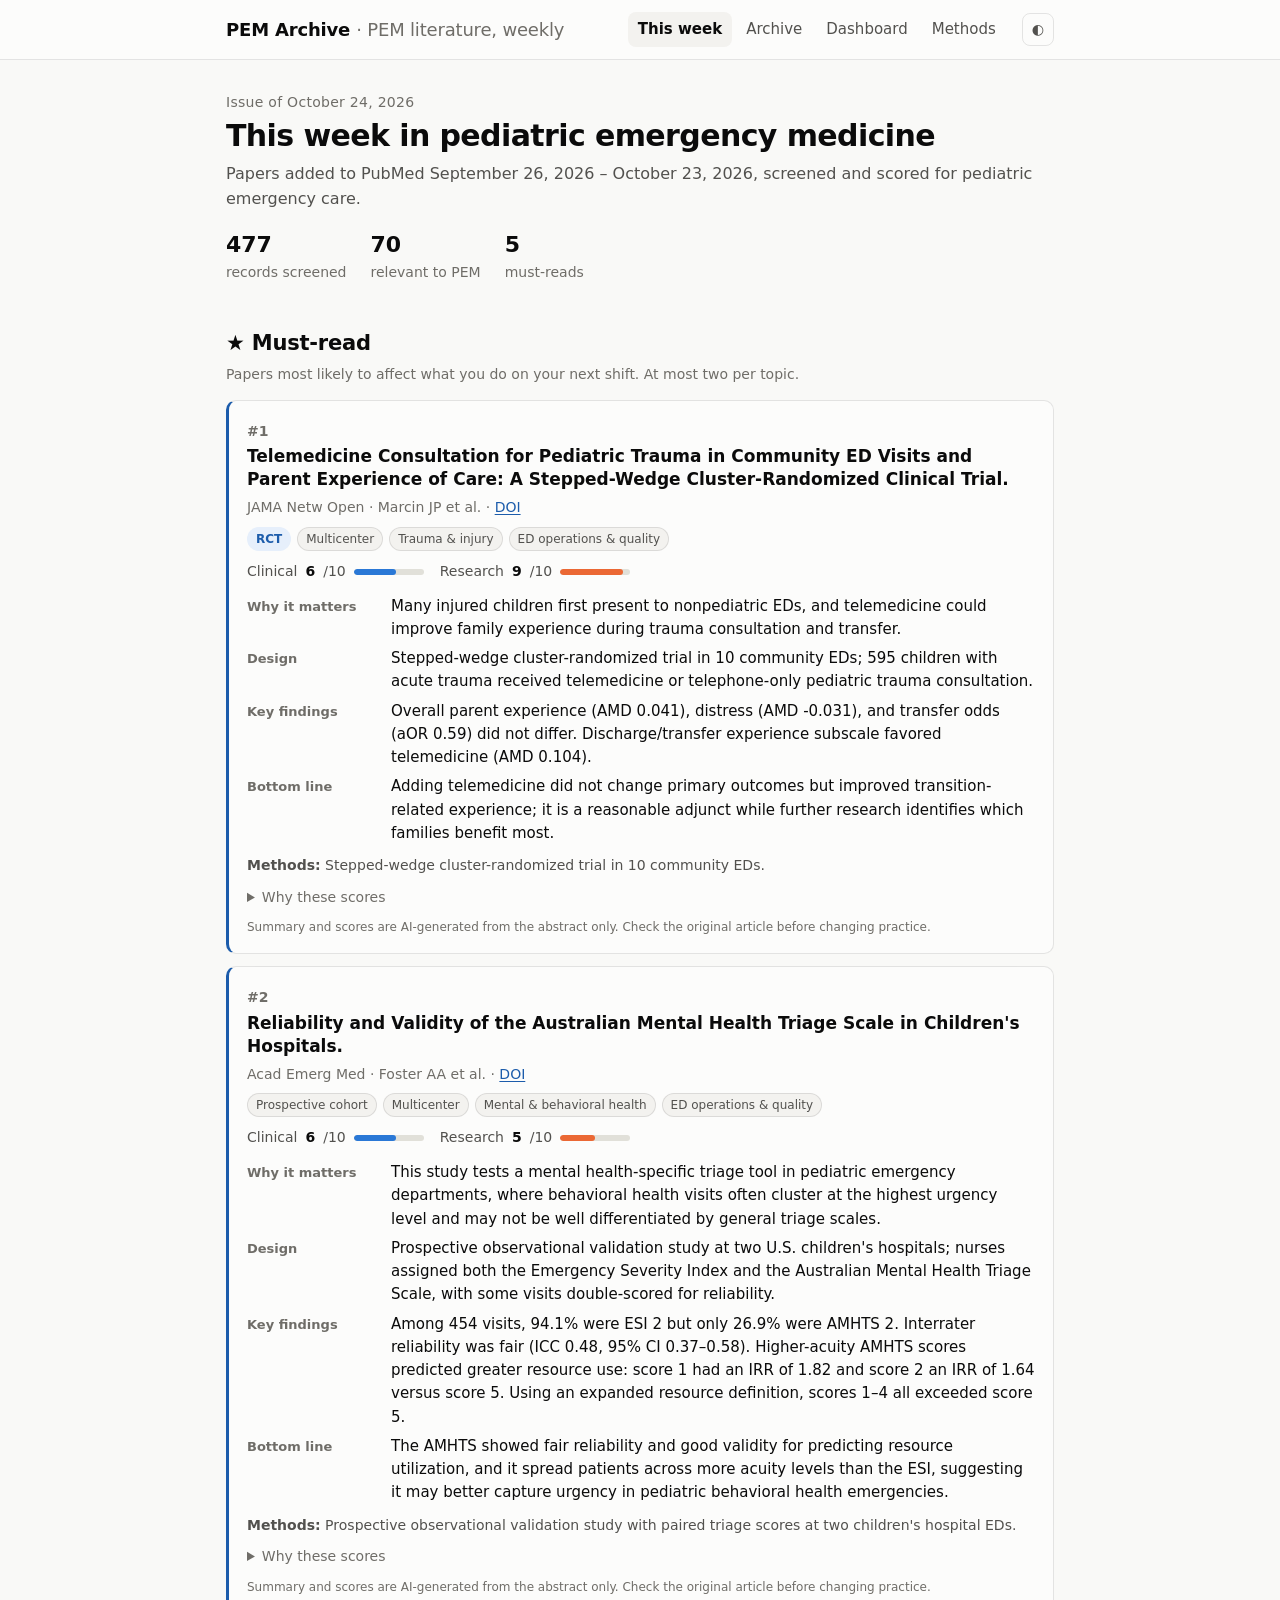
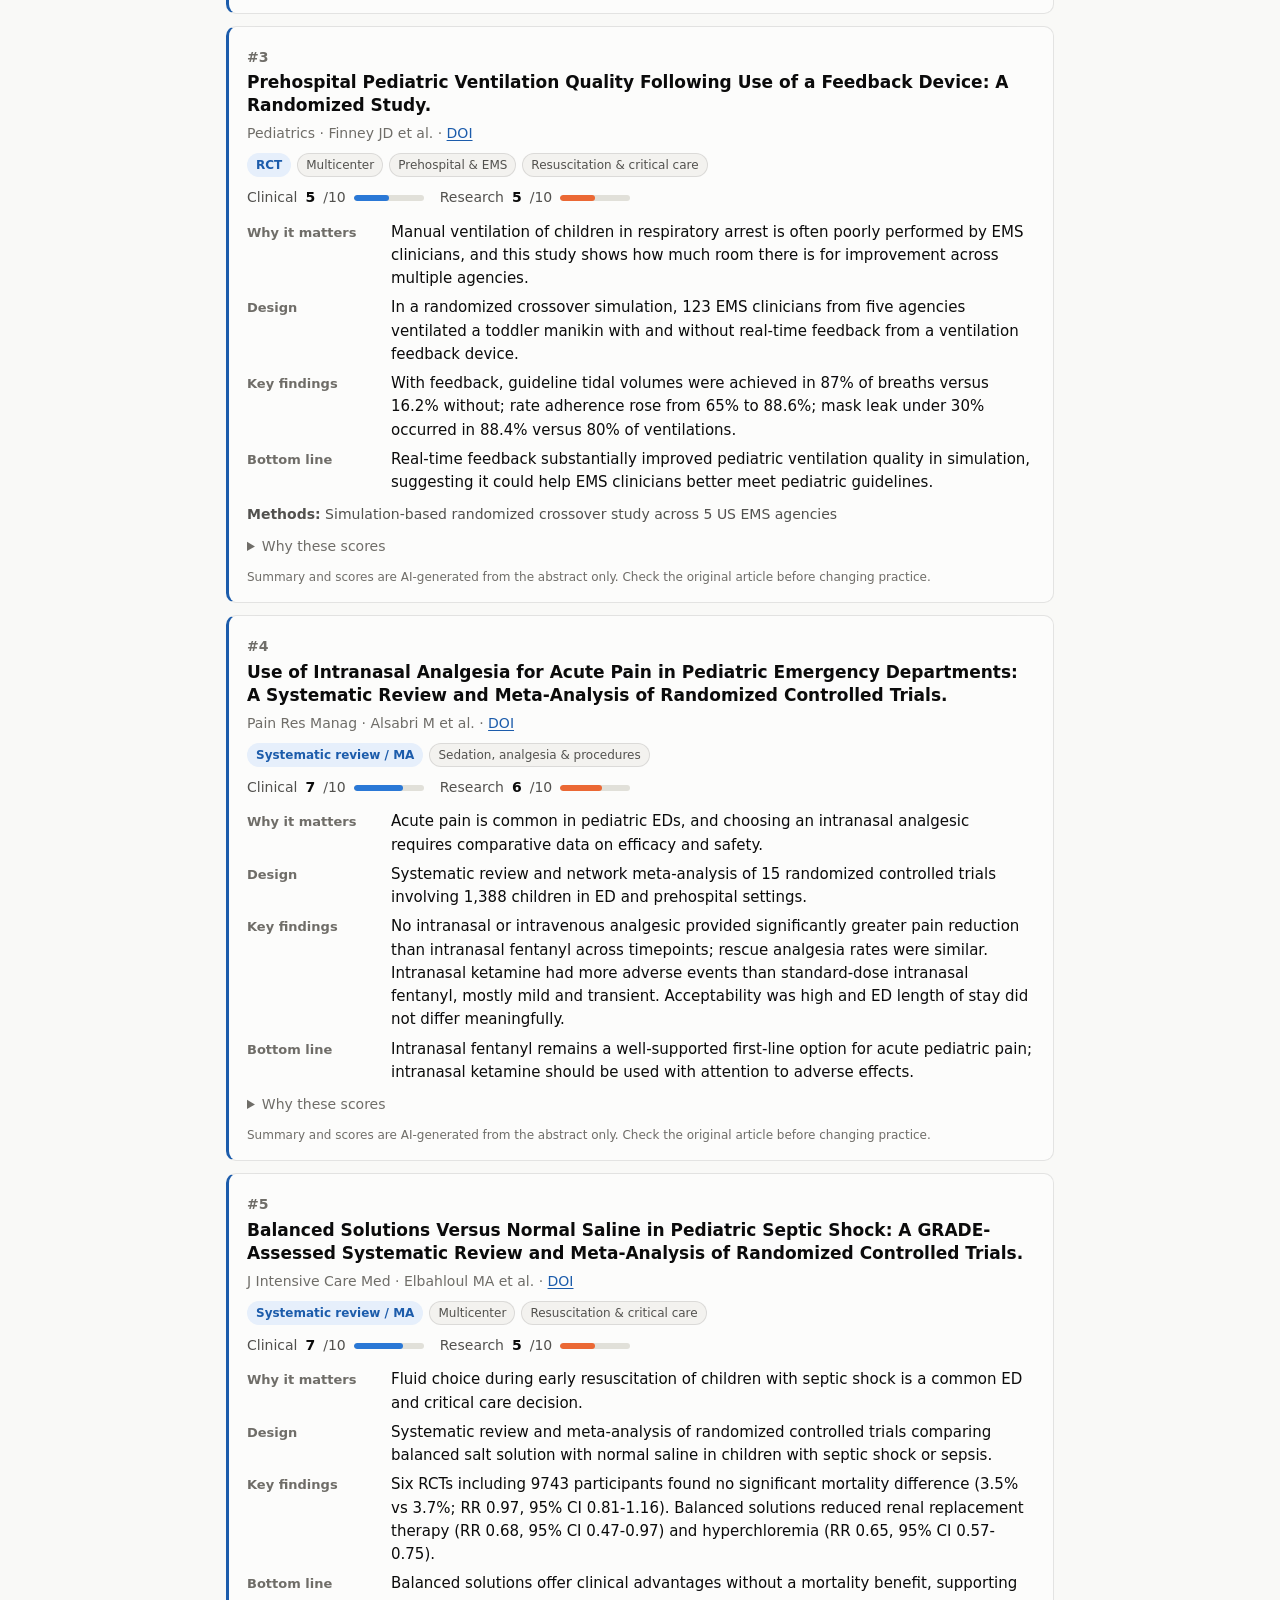
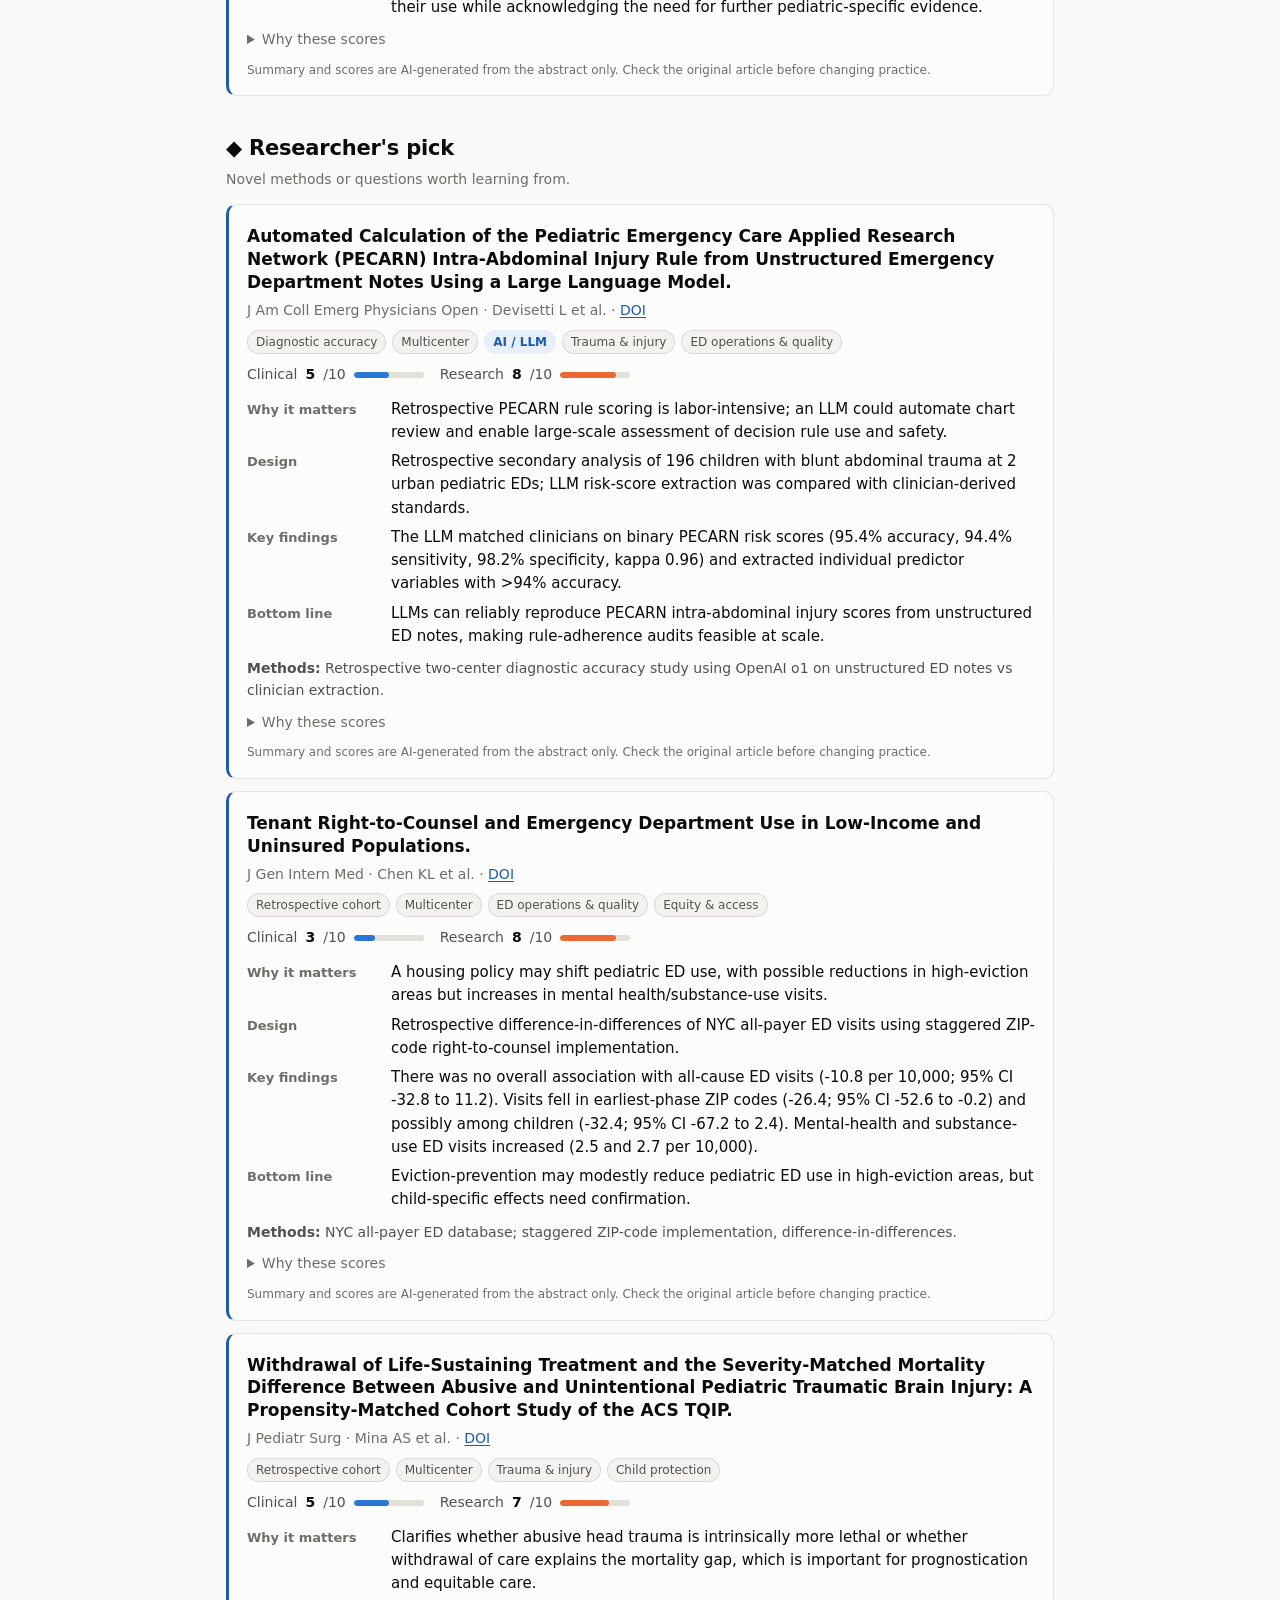
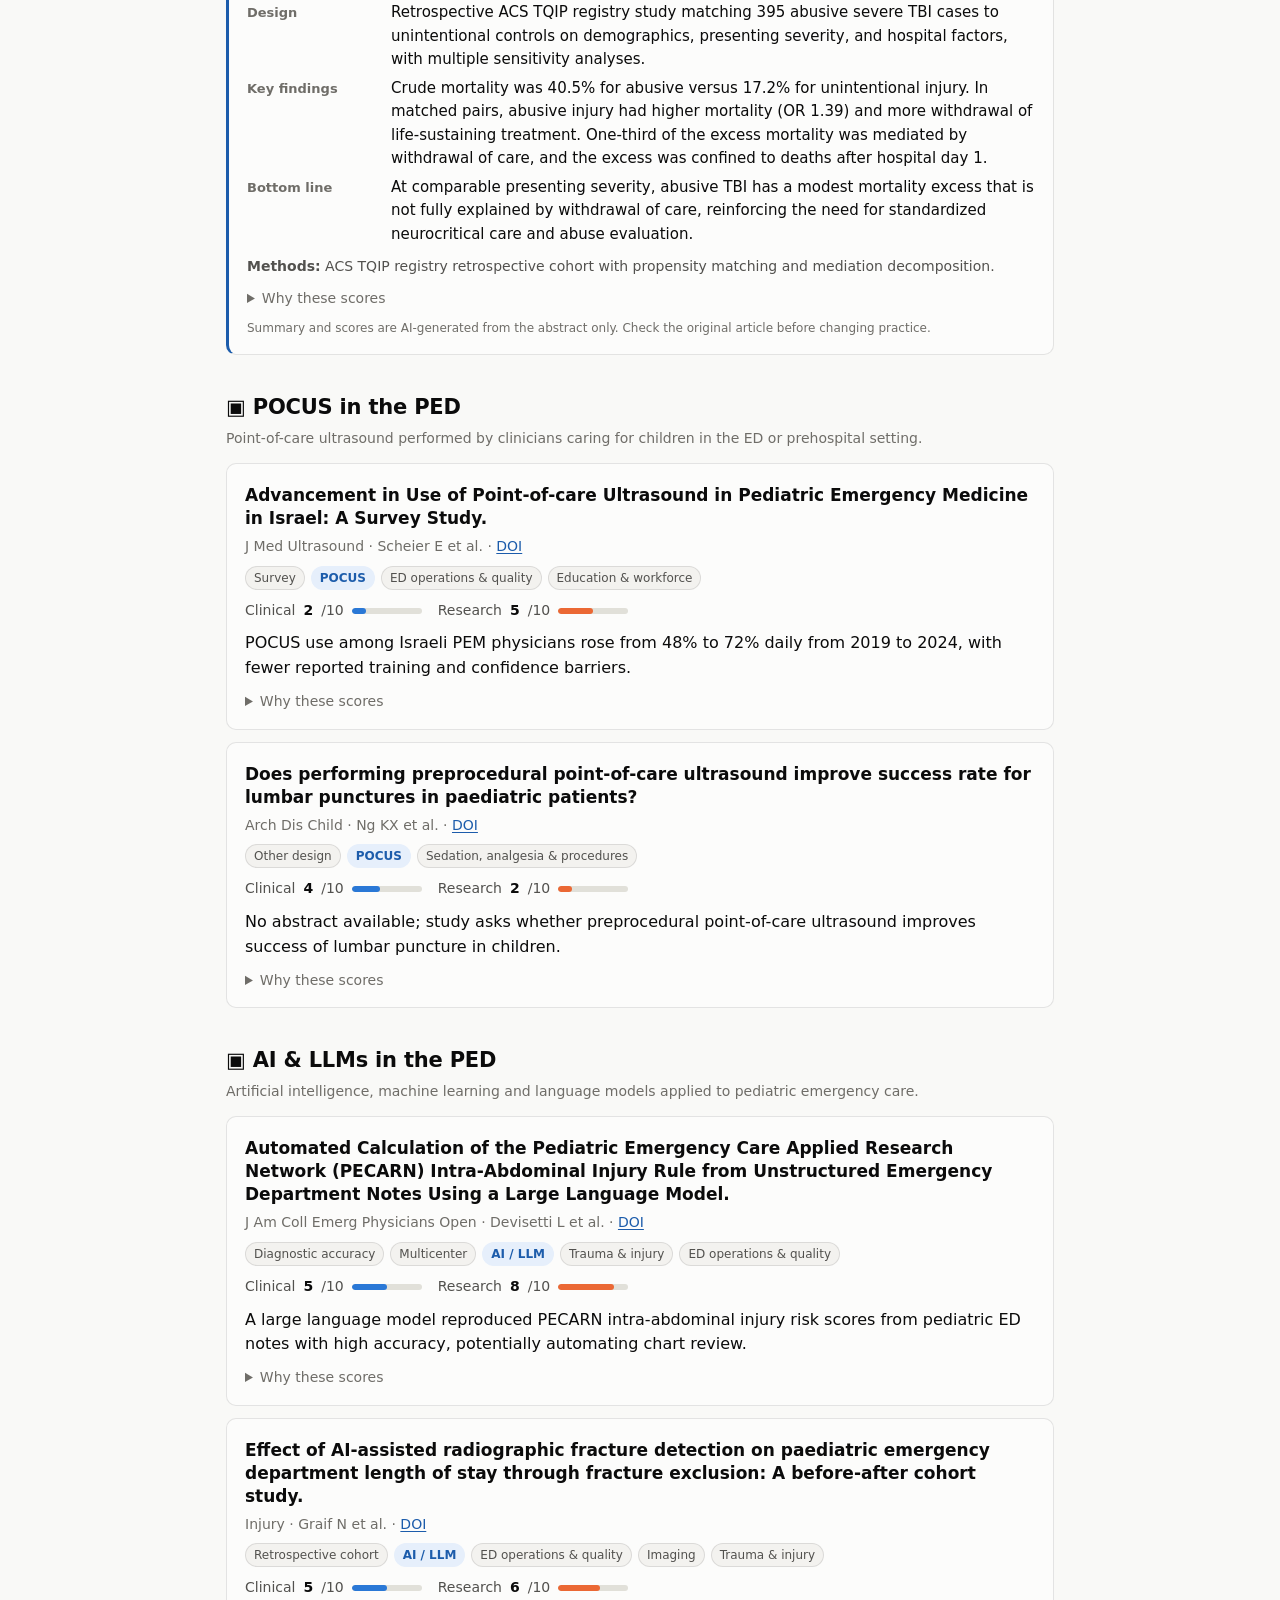
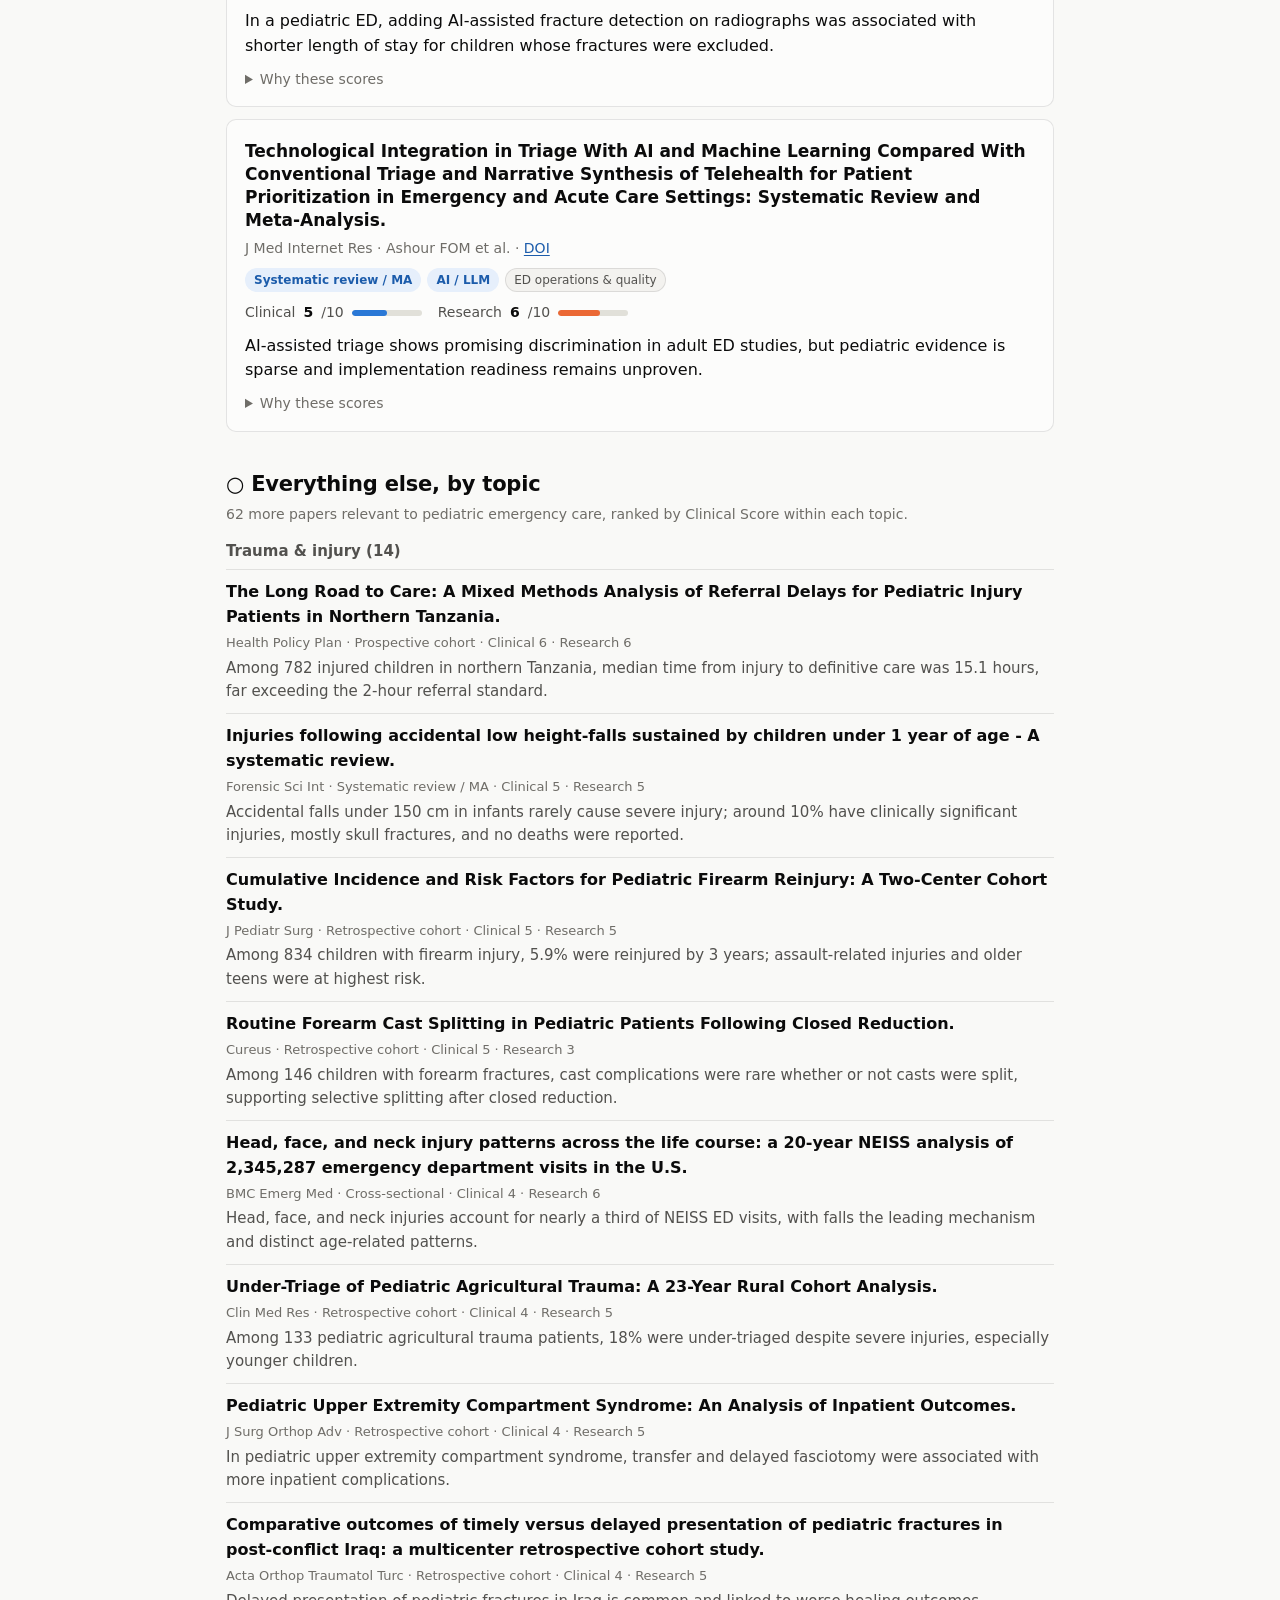
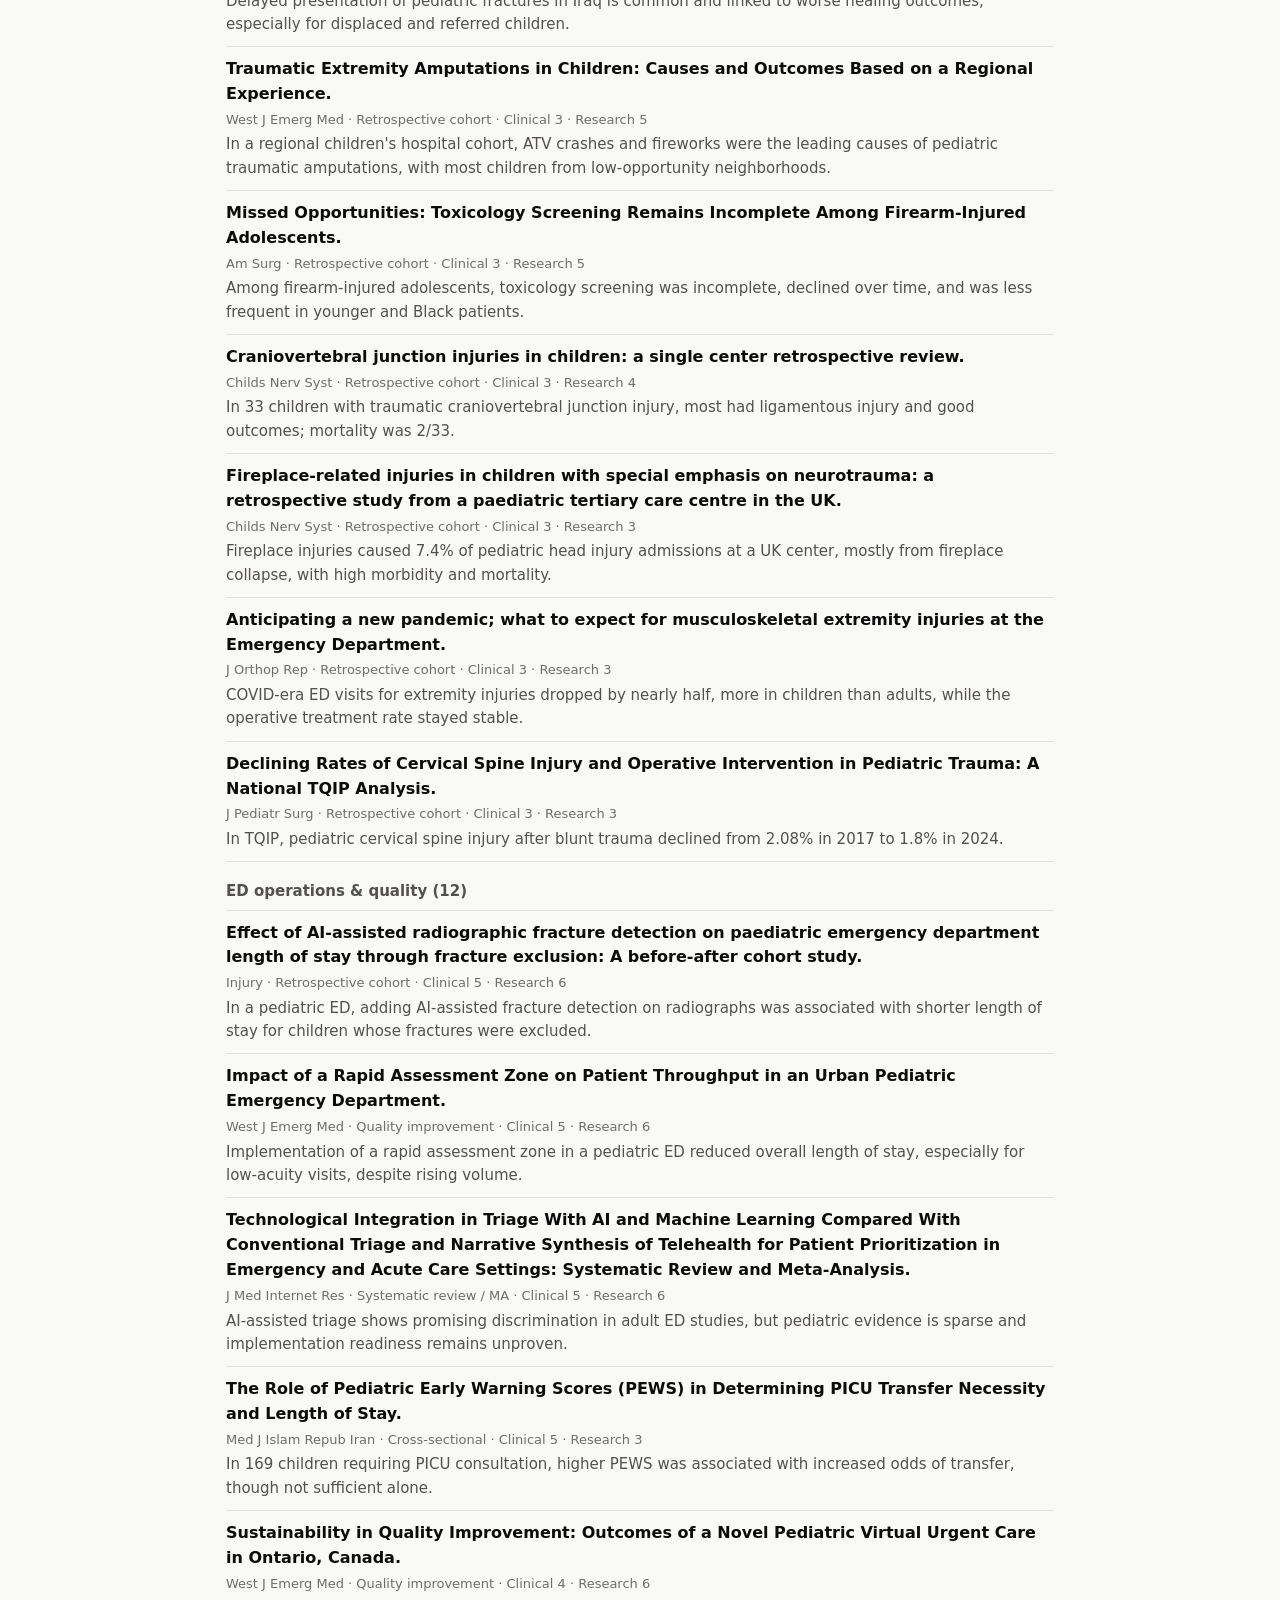
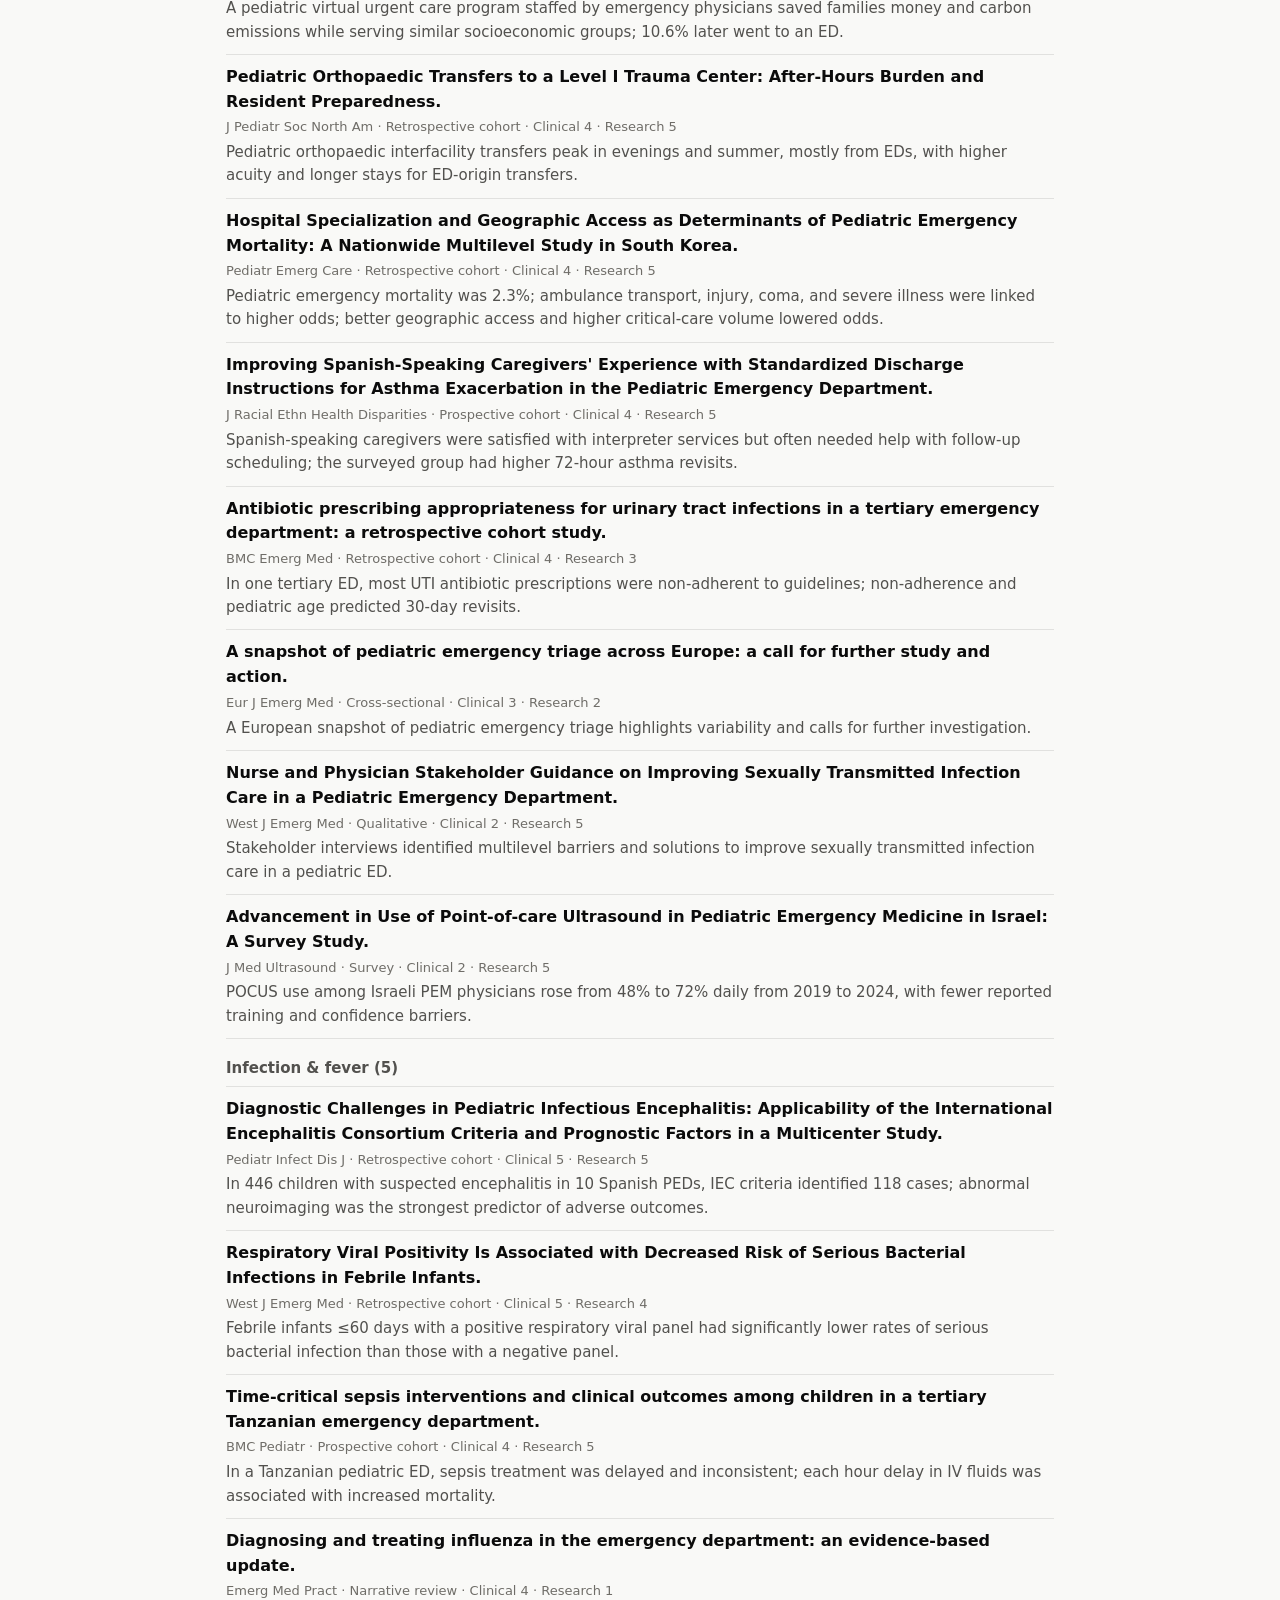
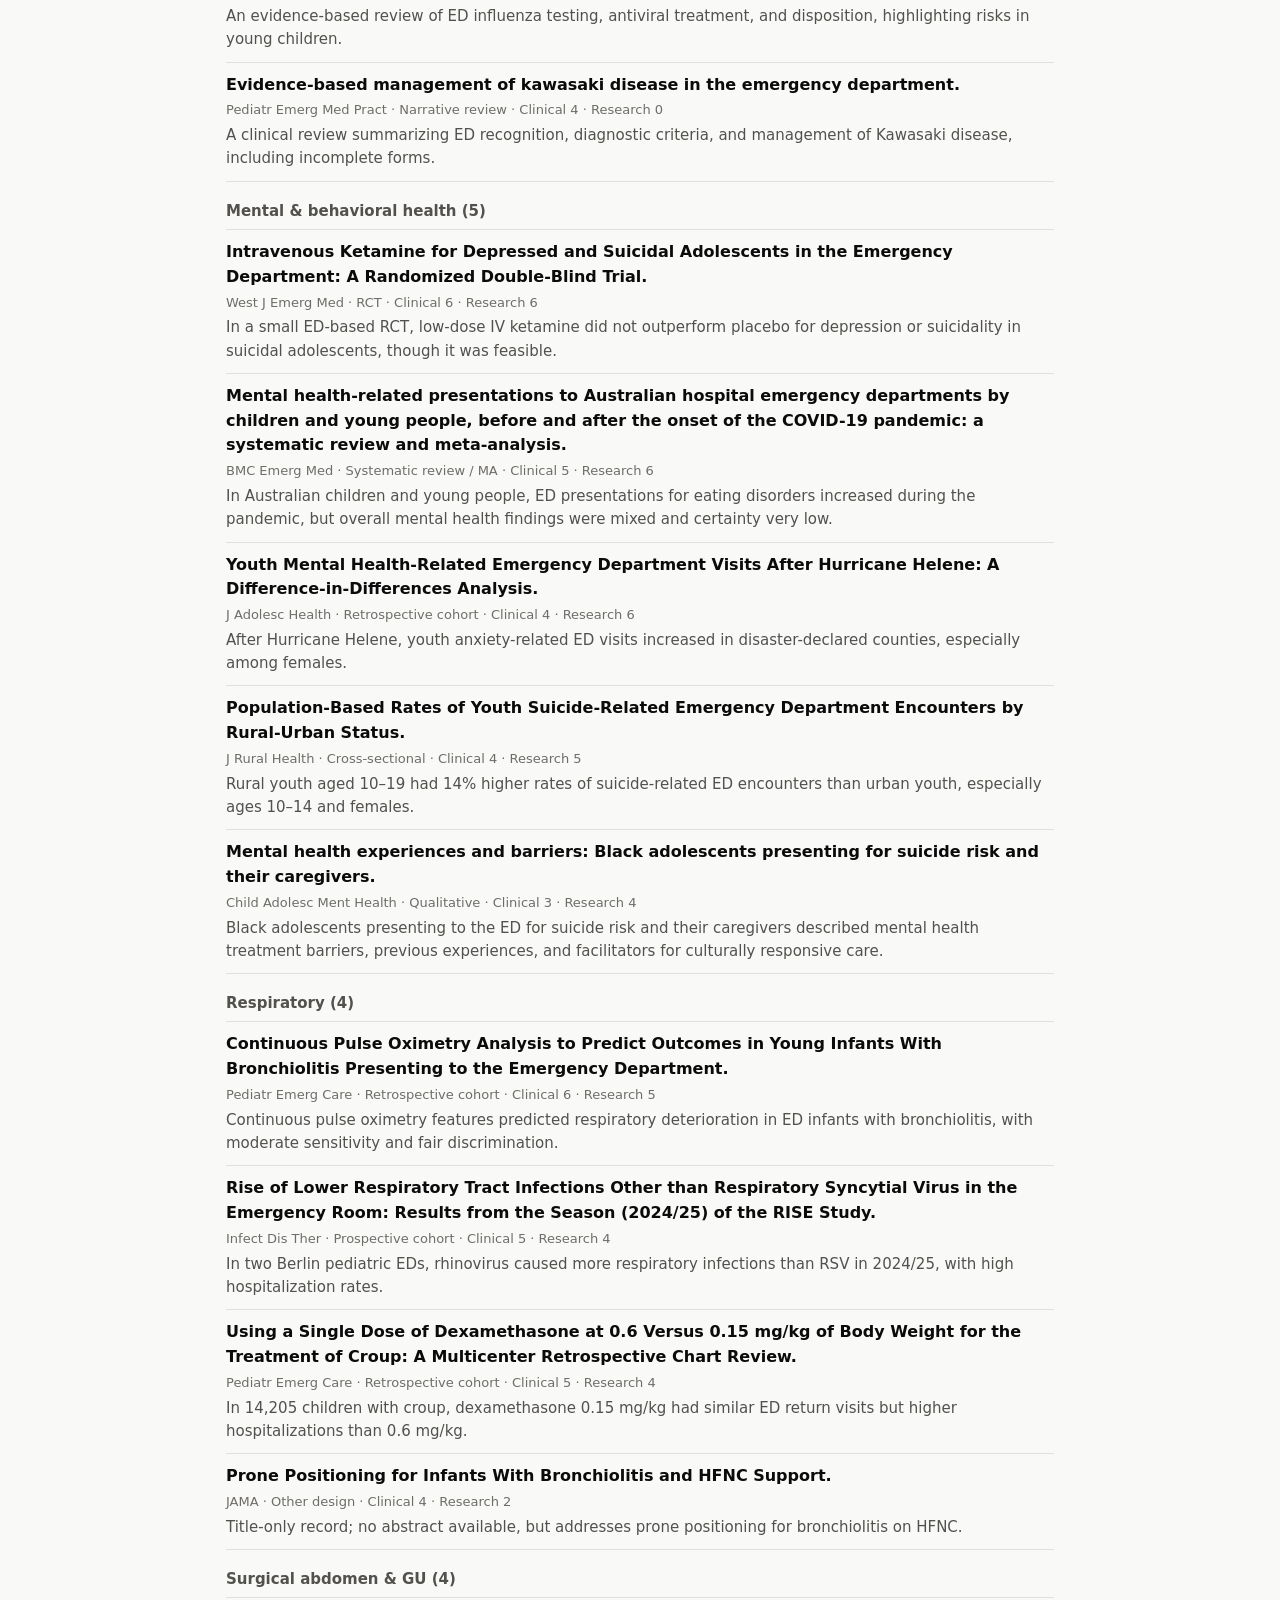
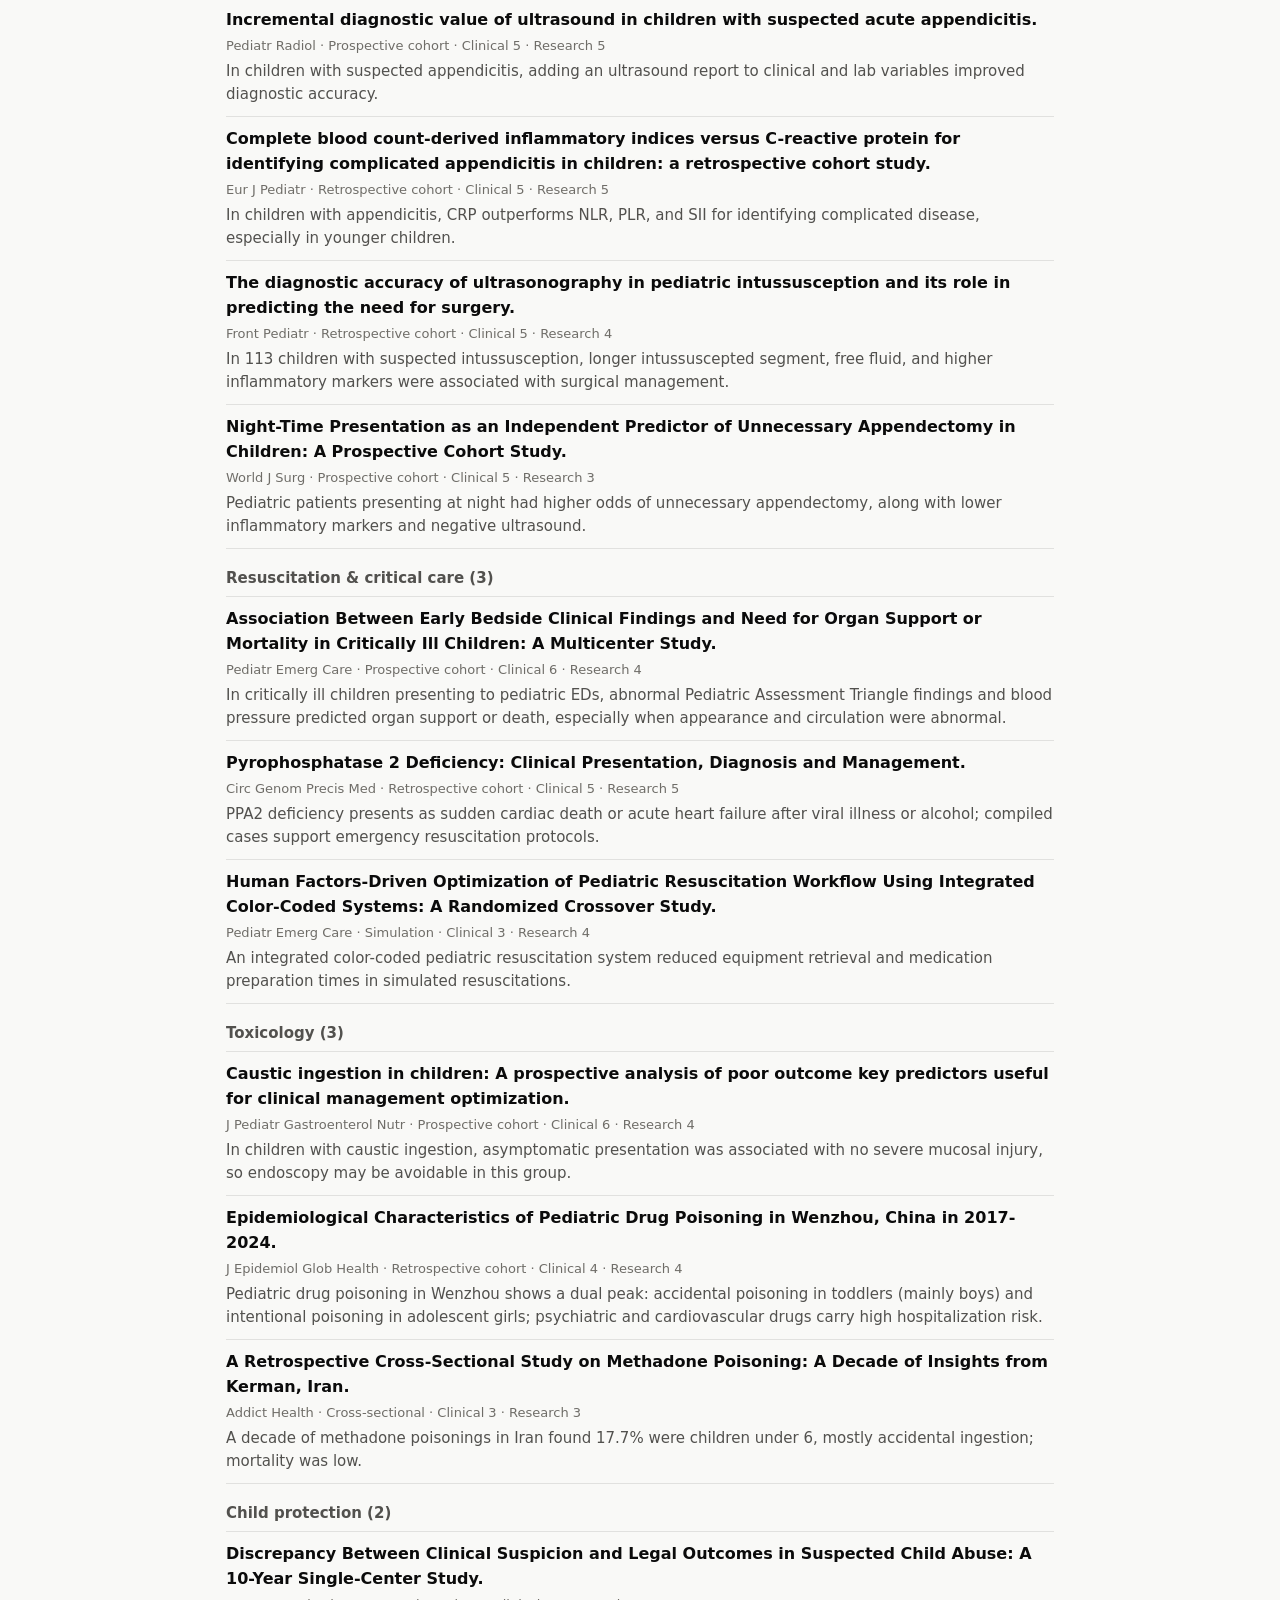
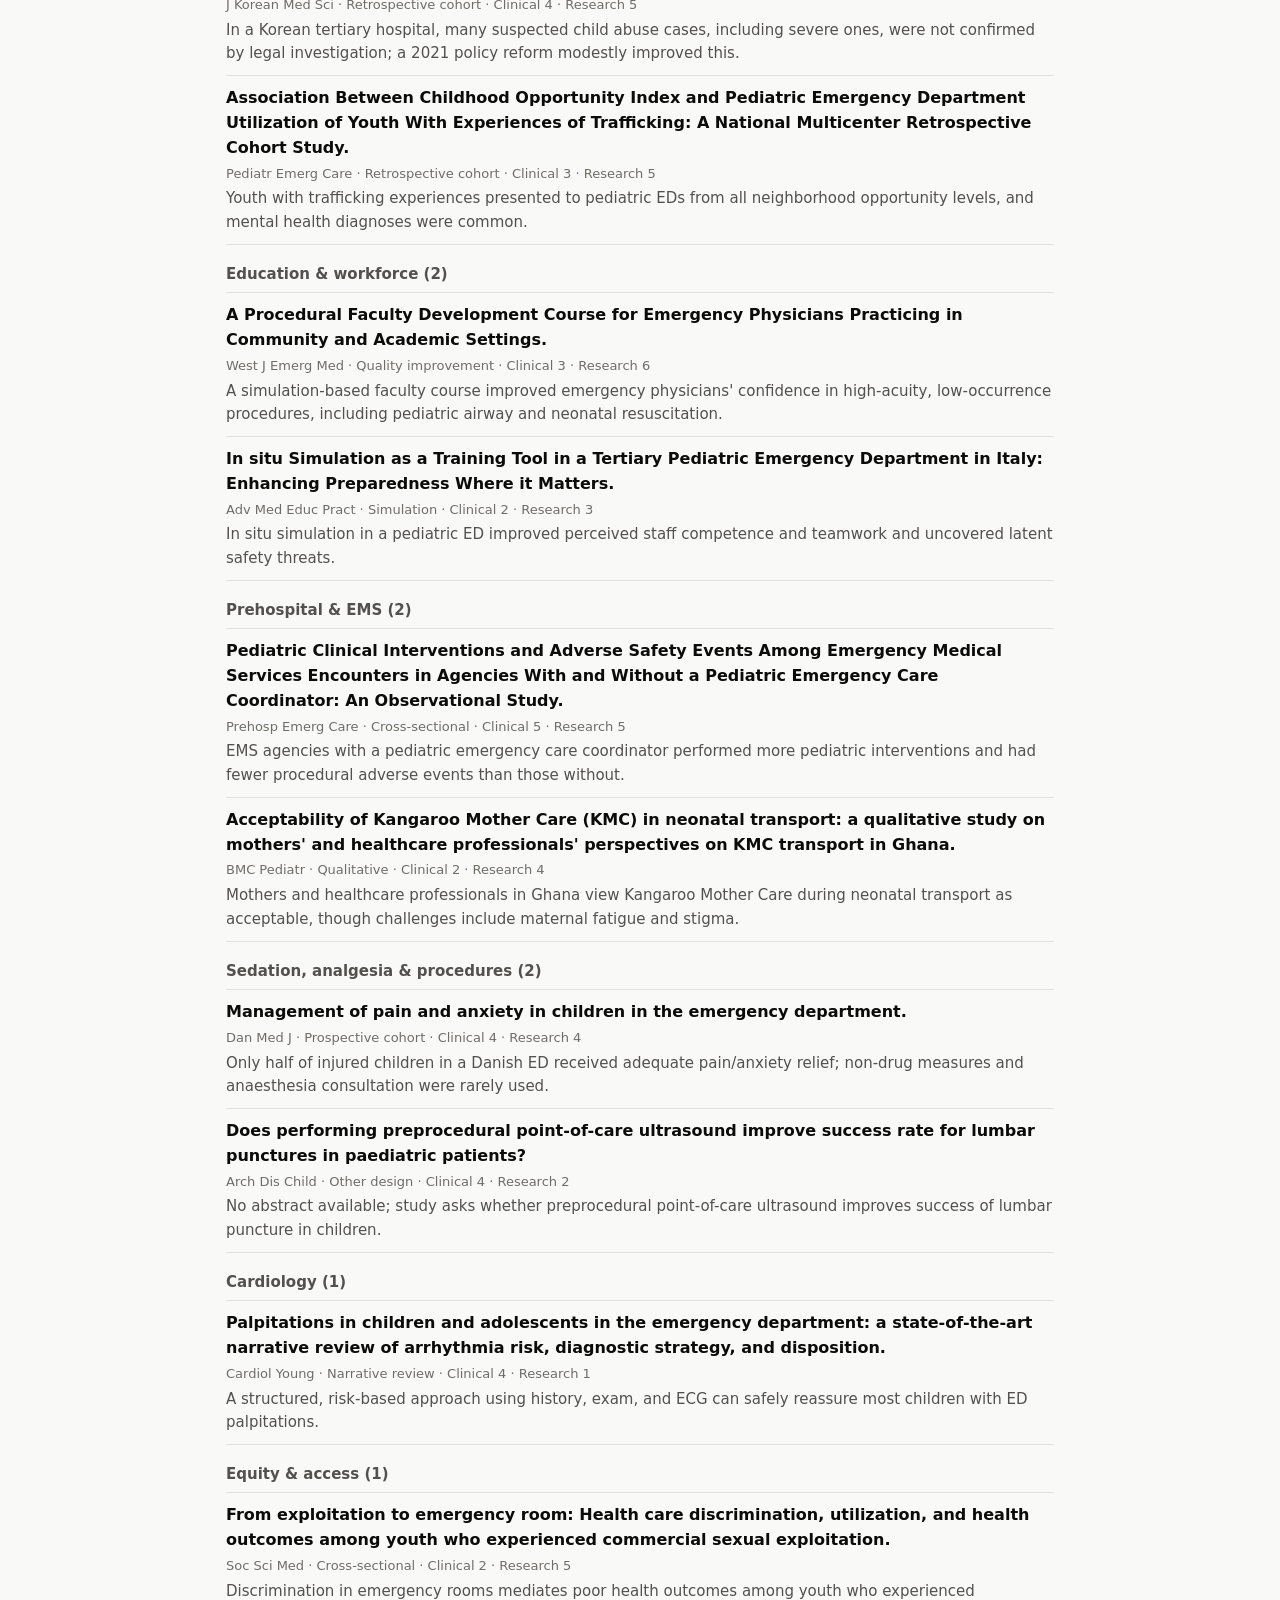
==== commit 5bdce881: "Weekly issue 2026-10-24" ====
--- a/docs/index.html
+++ b/docs/index.html
@@ -16,105 +16,129 @@
 </div></header>
 <main class="wrap">
 <div class="issue-head">
-<p class="eyebrow">Issue of October 17, 2026</p>
+<p class="eyebrow">Issue of October 24, 2026</p>
 <h1>This week in pediatric emergency medicine</h1>
-<p class="lede">Papers added to PubMed September 20, 2026 – October 16, 2026, screened and scored for pediatric emergency care.</p>
-<ul class="stats"><li><b>595</b>records screened</li><li><b>59</b>relevant to PEM</li>
+<p class="lede">Papers added to PubMed September 26, 2026 – October 23, 2026, screened and scored for pediatric emergency care.</p>
+<ul class="stats"><li><b>477</b>records screened</li><li><b>70</b>relevant to PEM</li>
 <li><b>5</b>must-reads</li></ul></div><section><h2>★ Must-read</h2><p class="section-note">Papers most likely to affect what you do on your next shift. At most two per topic.</p><article class="card featured">
 <span class="rank">#1</span>
-<h3><a href="https://pubmed.ncbi.nlm.nih.gov/42855035/">The Epidemiology of Paediatric Out-of-Hospital Cardiac Arrest in Australia and New Zealand: A Report from The Australasian Resuscitation Outcomes Consortium Epistry (Aus-ROC).</a></h3>
-<p class="meta">Resuscitation · Saha A et al. · <a href="https://doi.org/10.1016/j.resuscitation.2026.111347">DOI</a></p>
-<div class="badges"><span class="badge ">Prospective cohort</span><span class="badge ">Multicenter</span><span class="badge ">Resuscitation &amp; critical care</span><span class="badge ">Prehospital &amp; EMS</span></div>
-<div class="scores"><span class="score">Clinical <b>6</b>/10 <span class="meter c" aria-hidden="true"><i style="width:60%"></i></span></span><span class="score">Research <b>6</b>/10 <span class="meter r" aria-hidden="true"><i style="width:60%"></i></span></span></div>
-<dl class="summary"><dt>Why it matters</dt><dd>This is the first large study describing pediatric out-of-hospital cardiac arrest across Australia and New Zealand, showing that incidence, arrest features, and survival differ strongly by age and may need age-specific emergency care planning.</dd><dt>Design</dt><dd>Observational analysis of EMS-attended cardiac arrests in children under 18 years from 2017 to 2023, using registry data and logistic regression to examine predictors of survival.</dd><dt>Key findings</dt><dd>EMS attended 4,779 cases and treated 3,139 (65.7%). Incidence was 10.1 per 100,000 person-years for attended and 6.6 for treated cases, with peaks in infants (65.4) and adolescents (11.4). Most arrests were unwitnessed (66.9%), medical (60.1%), non-shockable (91.1%), and at home (74.3%). Bystander CPR occurred in 62.7%, but defibrillation in only 1.6%. Survival to 30 days/discharge among treated cases was 10.0%, highest in late childhood (15.4%) and lowest in infants (7.9%).</dd><dt>Bottom line</dt><dd>Age-specific prevention and resuscitation strategies are needed because pediatric arrest patterns and outcomes vary substantially across developmental stages.</dd></dl>
-<p class="methods"><b>Methods:</b> Multinational EMS registry cohort (Aus-ROC Epistry) with multivariable logistic regression.</p>
-<details class="why"><summary>Why these scores</summary><p><b>Clinical:</b> Large EMS registry describes pOHCA epidemiology and age-specific outcomes but does not directly change bedside management.</p><p><b>Research:</b> Standard registry epidemiology, but this is the first comprehensive Australasian pOHCA report with age-stratified survival analysis and clear follow-up questions.</p></details>
+<h3><a href="https://pubmed.ncbi.nlm.nih.gov/42905708/">Telemedicine Consultation for Pediatric Trauma in Community ED Visits and Parent Experience of Care: A Stepped-Wedge Cluster-Randomized Clinical Trial.</a></h3>
+<p class="meta">JAMA Netw Open · Marcin JP et al. · <a href="https://doi.org/10.1001/jamanetworkopen.2026.36546">DOI</a></p>
+<div class="badges"><span class="badge strong">RCT</span><span class="badge ">Multicenter</span><span class="badge ">Trauma &amp; injury</span><span class="badge ">ED operations &amp; quality</span></div>
+<div class="scores"><span class="score">Clinical <b>6</b>/10 <span class="meter c" aria-hidden="true"><i style="width:60%"></i></span></span><span class="score">Research <b>9</b>/10 <span class="meter r" aria-hidden="true"><i style="width:90%"></i></span></span></div>
+<dl class="summary"><dt>Why it matters</dt><dd>Many injured children first present to nonpediatric EDs, and telemedicine could improve family experience during trauma consultation and transfer.</dd><dt>Design</dt><dd>Stepped-wedge cluster-randomized trial in 10 community EDs; 595 children with acute trauma received telemedicine or telephone-only pediatric trauma consultation.</dd><dt>Key findings</dt><dd>Overall parent experience (AMD 0.041), distress (AMD -0.031), and transfer odds (aOR 0.59) did not differ. Discharge/transfer experience subscale favored telemedicine (AMD 0.104).</dd><dt>Bottom line</dt><dd>Adding telemedicine did not change primary outcomes but improved transition-related experience; it is a reasonable adjunct while further research identifies which families benefit most.</dd></dl>
+<p class="methods"><b>Methods:</b> Stepped-wedge cluster-randomized trial in 10 community EDs.</p>
+<details class="why"><summary>Why these scores</summary><p><b>Clinical:</b> RCT showed no overall difference in parent experience, distress, or transfer rates; only a subscale benefit in discharge/transfer experience, so practice change is unlikely based on this alone.</p><p><b>Research:</b> A multicenter stepped-wedge cluster-randomized trial evaluating telemedicine for pediatric trauma consultations fills a clear evidence gap and tests a pragmatic ED intervention.</p></details>
 <p class="ai-note">Summary and scores are AI-generated from the abstract only. Check the original article before changing practice.</p>
 </article><article class="card featured">
 <span class="rank">#2</span>
-<h3><a href="https://pubmed.ncbi.nlm.nih.gov/42867863/">Federal Immigration Enforcement Deployment and Emergency Department Utilization Among Children.</a></h3>
-<p class="meta">JAMA Netw Open · Rolin AI et al. · <a href="https://doi.org/10.1001/jamanetworkopen.2026.38552">DOI</a></p>
-<div class="badges"><span class="badge ">Other design</span><span class="badge ">ED operations &amp; quality</span><span class="badge ">Equity &amp; access</span></div>
-<div class="scores"><span class="score">Clinical <b>5</b>/10 <span class="meter c" aria-hidden="true"><i style="width:50%"></i></span></span><span class="score">Research <b>6</b>/10 <span class="meter r" aria-hidden="true"><i style="width:60%"></i></span></span></div>
-<dl class="summary"><dt>Why it matters</dt><dd>This study shows that a sudden federal immigration enforcement operation was linked to fewer children coming to a pediatric emergency department, especially Spanish-speaking and Hispanic families, suggesting enforcement activity may deter families from seeking emergency care.</dd><dt>Design</dt><dd>Repeated cross-sectional interrupted time series analysis comparing daily pediatric ED visits in 2025 before and after federal deployment with the same calendar period in 2024 at one children&#x27;s hospital in Washington, DC.</dd><dt>Key findings</dt><dd>Among 21,822 visits, Spanish-preferring patients had an immediate drop of 10.4 visits per day after deployment versus an increase of 5.6 among English-preferring patients (difference -16.0). Hispanic patients dropped by 13.3 visits per day versus a rise of 6.2 among non-Hispanic patients (difference -19.4). No comparable declines occurred in 2024.</dd><dt>Bottom line</dt><dd>Federal immigration enforcement deployment was associated with an immediate reduction in pediatric ED use, particularly among Spanish-speaking and Hispanic children, pointing to unintended consequences for children&#x27;s emergency care access.</dd></dl>
-<p class="methods"><b>Methods:</b> Single-center repeated cross-sectional interrupted time series (2025 vs 2024).</p>
-<details class="why"><summary>Why these scores</summary><p><b>Clinical:</b> Background ED utilization trend with equity implications; unlikely to change individual clinical decisions but informs ED operations and outreach.</p><p><b>Research:</b> Natural experiment using interrupted time series with language and ethnicity stratification; standard method applied to a novel policy exposure in pediatric ED care.</p></details>
+<h3><a href="https://pubmed.ncbi.nlm.nih.gov/42899685/">Reliability and Validity of the Australian Mental Health Triage Scale in Children&#x27;s Hospitals.</a></h3>
+<p class="meta">Acad Emerg Med · Foster AA et al. · <a href="https://doi.org/10.1111/acem.70426">DOI</a></p>
+<div class="badges"><span class="badge ">Prospective cohort</span><span class="badge ">Multicenter</span><span class="badge ">Mental &amp; behavioral health</span><span class="badge ">ED operations &amp; quality</span></div>
+<div class="scores"><span class="score">Clinical <b>6</b>/10 <span class="meter c" aria-hidden="true"><i style="width:60%"></i></span></span><span class="score">Research <b>5</b>/10 <span class="meter r" aria-hidden="true"><i style="width:50%"></i></span></span></div>
+<dl class="summary"><dt>Why it matters</dt><dd>This study tests a mental health-specific triage tool in pediatric emergency departments, where behavioral health visits often cluster at the highest urgency level and may not be well differentiated by general triage scales.</dd><dt>Design</dt><dd>Prospective observational validation study at two U.S. children&#x27;s hospitals; nurses assigned both the Emergency Severity Index and the Australian Mental Health Triage Scale, with some visits double-scored for reliability.</dd><dt>Key findings</dt><dd>Among 454 visits, 94.1% were ESI 2 but only 26.9% were AMHTS 2. Interrater reliability was fair (ICC 0.48, 95% CI 0.37–0.58). Higher-acuity AMHTS scores predicted greater resource use: score 1 had an IRR of 1.82 and score 2 an IRR of 1.64 versus score 5. Using an expanded resource definition, scores 1–4 all exceeded score 5.</dd><dt>Bottom line</dt><dd>The AMHTS showed fair reliability and good validity for predicting resource utilization, and it spread patients across more acuity levels than the ESI, suggesting it may better capture urgency in pediatric behavioral health emergencies.</dd></dl>
+<p class="methods"><b>Methods:</b> Prospective observational validation study with paired triage scores at two children&#x27;s hospital EDs.</p>
+<details class="why"><summary>Why these scores</summary><p><b>Clinical:</b> Provides validity and reliability data for a behavioral health triage scale in pediatric EDs, informing triage decisions without changing practice immediately.</p><p><b>Research:</b> Prospective two-center validation of a triage scale in a pediatric behavioral health population; standard methods but fills a specific gap.</p></details>
 <p class="ai-note">Summary and scores are AI-generated from the abstract only. Check the original article before changing practice.</p>
 </article><article class="card featured">
 <span class="rank">#3</span>
-<h3><a href="https://pubmed.ncbi.nlm.nih.gov/42863842/">Optimizing Antibiotic Duration for Pneumonia and Sinusitis in the Pediatric Emergency Department.</a></h3>
-<p class="meta">Pediatrics · Saucedo JA et al. · <a href="https://doi.org/10.1542/peds.2026-076351">DOI</a></p>
-<div class="badges"><span class="badge ">Quality improvement</span><span class="badge ">ED operations &amp; quality</span><span class="badge ">Infection &amp; fever</span></div>
-<div class="scores"><span class="score">Clinical <b>5</b>/10 <span class="meter c" aria-hidden="true"><i style="width:50%"></i></span></span><span class="score">Research <b>4</b>/10 <span class="meter r" aria-hidden="true"><i style="width:40%"></i></span></span></div>
-<dl class="summary"><dt>Why it matters</dt><dd>Shorter antibiotic courses for uncomplicated pneumonia and sinusitis can reduce side effects and resistance, but emergency prescribers often continue longer durations. This project shows that targeted quality improvement efforts can change prescribing practice in a pediatric emergency setting.</dd><dt>Design</dt><dd>Single-center quality improvement initiative using clinical pathway changes, electronic health record updates, prescriber education, and iterative Plan-Do-Study-Act cycles.</dd><dt>Key findings</dt><dd>The percentage of children receiving guideline-recommended antibiotic durations increased from 13.1% to 64.8%, with three distinct improvement shifts. Use of pathway and order-set tools rose over time, and the 14-day return visit rate for the same diagnosis did not change.</dd><dt>Bottom line</dt><dd>Combining updated pathways, electronic health record tools, education, and feedback safely and substantially improved antibiotic duration prescribing for pneumonia and sinusitis.</dd></dl>
-<p class="methods"><b>Methods:</b> Single-center quality improvement report with Plan-Do-Study-Act cycles.</p>
-<details class="why"><summary>Why these scores</summary><p><b>Clinical:</b> Supports ED antibiotic stewardship decisions by showing a QI bundle can increase guideline-concordant short antibiotic durations without increasing return visits.</p><p><b>Research:</b> Standard PDSA quality improvement methodology applied to a known antibiotic stewardship question in a pediatric ED, with balancing metric but no comparison group.</p></details>
+<h3><a href="https://pubmed.ncbi.nlm.nih.gov/42896864/">Prehospital Pediatric Ventilation Quality Following Use of a Feedback Device: A Randomized Study.</a></h3>
+<p class="meta">Pediatrics · Finney JD et al. · <a href="https://doi.org/10.1542/peds.2026-077291">DOI</a></p>
+<div class="badges"><span class="badge strong">RCT</span><span class="badge ">Multicenter</span><span class="badge ">Prehospital &amp; EMS</span><span class="badge ">Resuscitation &amp; critical care</span></div>
+<div class="scores"><span class="score">Clinical <b>5</b>/10 <span class="meter c" aria-hidden="true"><i style="width:50%"></i></span></span><span class="score">Research <b>5</b>/10 <span class="meter r" aria-hidden="true"><i style="width:50%"></i></span></span></div>
+<dl class="summary"><dt>Why it matters</dt><dd>Manual ventilation of children in respiratory arrest is often poorly performed by EMS clinicians, and this study shows how much room there is for improvement across multiple agencies.</dd><dt>Design</dt><dd>In a randomized crossover simulation, 123 EMS clinicians from five agencies ventilated a toddler manikin with and without real-time feedback from a ventilation feedback device.</dd><dt>Key findings</dt><dd>With feedback, guideline tidal volumes were achieved in 87% of breaths versus 16.2% without; rate adherence rose from 65% to 88.6%; mask leak under 30% occurred in 88.4% versus 80% of ventilations.</dd><dt>Bottom line</dt><dd>Real-time feedback substantially improved pediatric ventilation quality in simulation, suggesting it could help EMS clinicians better meet pediatric guidelines.</dd></dl>
+<p class="methods"><b>Methods:</b> Simulation-based randomized crossover study across 5 US EMS agencies</p>
+<details class="why"><summary>Why these scores</summary><p><b>Clinical:</b> Randomized simulation evidence supports EMS decisions about using ventilation feedback devices, but real-patient confirmation is still needed.</p><p><b>Research:</b> Multi-site randomized crossover simulation applies a standard method to an understudied prehospital pediatric ventilation question and invites real-patient follow-up.</p></details>
 <p class="ai-note">Summary and scores are AI-generated from the abstract only. Check the original article before changing practice.</p>
 </article><article class="card featured">
 <span class="rank">#4</span>
-<h3><a href="https://pubmed.ncbi.nlm.nih.gov/42873382/">Development and independent regional validation of a dynamic ultrasound appendicitis score for suspected acute appendicitis: a prospective multicenter study.</a></h3>
-<p class="meta">Emerg Radiol · Mohaibes M et al. · <a href="https://doi.org/10.1007/s10140-026-02554-3">DOI</a></p>
-<div class="badges"><span class="badge ">Diagnostic accuracy</span><span class="badge ">Multicenter</span><span class="badge ">Surgical abdomen &amp; GU</span><span class="badge ">Imaging</span></div>
-<div class="scores"><span class="score">Clinical <b>7</b>/10 <span class="meter c" aria-hidden="true"><i style="width:70%"></i></span></span><span class="score">Research <b>8</b>/10 <span class="meter r" aria-hidden="true"><i style="width:80%"></i></span></span></div>
-<dl class="summary"><dt>Why it matters</dt><dd>Appendicitis is the most common surgical emergency, and CT overuse in children remains a concern. A validated ultrasound-based score with interactions could improve risk stratification in the ED.</dd><dt>Design</dt><dd>Prospective multicenter diagnostic accuracy study with development (n=802) and independent regional external validation (n=262) cohorts.</dd><dt>Key findings</dt><dd>The Dynamic UAS showed excellent discrimination (AUC 0.96 development, 0.94 validation), outperforming existing scores. At a cutoff of 6, sensitivity was 91.7%/90.7% and specificity 97.1%/96.0%. In non-visualized appendix cases, AUC was 0.89 in external validation.</dd><dt>Bottom line</dt><dd>This independently validated web-based score may reduce unnecessary CT in children with suspected appendicitis, though further international validation is needed.</dd></dl>
-<p class="methods"><b>Methods:</b> Prospective multicenter derivation and external validation cohort with multivariable logistic regression and interaction terms.</p>
-<details class="why"><summary>Why these scores</summary><p><b>Clinical:</b> A validated dynamic ultrasound score could reduce unnecessary CT in children with suspected appendicitis, supporting ED imaging decisions.</p><p><b>Research:</b> Prospective multicenter derivation with interaction terms, external regional validation, bootstrapping, and sensitivity analyses for an understudied pediatric-relevant diagnostic question.</p></details>
+<h3><a href="https://pubmed.ncbi.nlm.nih.gov/42895051/">Use of Intranasal Analgesia for Acute Pain in Pediatric Emergency Departments: A Systematic Review and Meta-Analysis of Randomized Controlled Trials.</a></h3>
+<p class="meta">Pain Res Manag · Alsabri M et al. · <a href="https://doi.org/10.1155/prm/1894053">DOI</a></p>
+<div class="badges"><span class="badge strong">Systematic review / MA</span><span class="badge ">Sedation, analgesia &amp; procedures</span></div>
+<div class="scores"><span class="score">Clinical <b>7</b>/10 <span class="meter c" aria-hidden="true"><i style="width:70%"></i></span></span><span class="score">Research <b>6</b>/10 <span class="meter r" aria-hidden="true"><i style="width:60%"></i></span></span></div>
+<dl class="summary"><dt>Why it matters</dt><dd>Acute pain is common in pediatric EDs, and choosing an intranasal analgesic requires comparative data on efficacy and safety.</dd><dt>Design</dt><dd>Systematic review and network meta-analysis of 15 randomized controlled trials involving 1,388 children in ED and prehospital settings.</dd><dt>Key findings</dt><dd>No intranasal or intravenous analgesic provided significantly greater pain reduction than intranasal fentanyl across timepoints; rescue analgesia rates were similar. Intranasal ketamine had more adverse events than standard-dose intranasal fentanyl, mostly mild and transient. Acceptability was high and ED length of stay did not differ meaningfully.</dd><dt>Bottom line</dt><dd>Intranasal fentanyl remains a well-supported first-line option for acute pediatric pain; intranasal ketamine should be used with attention to adverse effects.</dd></dl>
+<details class="why"><summary>Why these scores</summary><p><b>Clinical:</b> High-quality evidence synthesis supporting current ED analgesic choices and cautioning about intranasal ketamine adverse effects.</p><p><b>Research:</b> Network meta-analysis of 15 RCTs comparing intranasal analgesics across routes and agents in pediatric acute pain.</p></details>
 <p class="ai-note">Summary and scores are AI-generated from the abstract only. Check the original article before changing practice.</p>
 </article><article class="card featured">
 <span class="rank">#5</span>
-<h3><a href="https://pubmed.ncbi.nlm.nih.gov/42881103/">Azithromycin for acute wheezing and bronchiolitis in children younger than six years: A systematic review and meta-analysis.</a></h3>
-<p class="meta">Paediatr Respir Rev · da Silva Menegazzo Miotto DA et al. · <a href="https://doi.org/10.1016/j.prrv.2026.09.002">DOI</a></p>
-<div class="badges"><span class="badge strong">Systematic review / MA</span><span class="badge ">Respiratory</span></div>
-<div class="scores"><span class="score">Clinical <b>7</b>/10 <span class="meter c" aria-hidden="true"><i style="width:70%"></i></span></span><span class="score">Research <b>6</b>/10 <span class="meter r" aria-hidden="true"><i style="width:60%"></i></span></span></div>
-<dl class="summary"><dt>Why it matters</dt><dd>Off-label azithromycin is sometimes prescribed for preschool wheezing and bronchiolitis despite guideline warnings; this synthesis clarifies whether it works.</dd><dt>Design</dt><dd>Systematic review and meta-analysis of 10 double-blind placebo-controlled randomized trials including 2,071 children younger than six years.</dd><dt>Key findings</dt><dd>No effect on the acute episode overall or in emergency department and ward patients, and no reduction in hospitalization or recurrent wheeze. Apparent benefit was confined to intensive-care and home-treated recurrent episodes.</dd><dt>Bottom line</dt><dd>Azithromycin should not be used routinely for acute wheezing or bronchiolitis in young children in ED and ward settings.</dd></dl>
-<details class="why"><summary>Why these scores</summary><p><b>Clinical:</b> High-quality synthesis confirming no benefit of azithromycin for acute wheezing/bronchiolitis, reinforcing existing guidance against routine use.</p><p><b>Research:</b> Standard meta-analytic methods applied to a clinically important question with subgroup analysis by care setting, but otherwise confirmatory.</p></details>
+<h3><a href="https://pubmed.ncbi.nlm.nih.gov/42895626/">Balanced Solutions Versus Normal Saline in Pediatric Septic Shock: A GRADE-Assessed Systematic Review and Meta-Analysis of Randomized Controlled Trials.</a></h3>
+<p class="meta">J Intensive Care Med · Elbahloul MA et al. · <a href="https://doi.org/10.1177/08850666261498038">DOI</a></p>
+<div class="badges"><span class="badge strong">Systematic review / MA</span><span class="badge ">Multicenter</span><span class="badge ">Resuscitation &amp; critical care</span></div>
+<div class="scores"><span class="score">Clinical <b>7</b>/10 <span class="meter c" aria-hidden="true"><i style="width:70%"></i></span></span><span class="score">Research <b>5</b>/10 <span class="meter r" aria-hidden="true"><i style="width:50%"></i></span></span></div>
+<dl class="summary"><dt>Why it matters</dt><dd>Fluid choice during early resuscitation of children with septic shock is a common ED and critical care decision.</dd><dt>Design</dt><dd>Systematic review and meta-analysis of randomized controlled trials comparing balanced salt solution with normal saline in children with septic shock or sepsis.</dd><dt>Key findings</dt><dd>Six RCTs including 9743 participants found no significant mortality difference (3.5% vs 3.7%; RR 0.97, 95% CI 0.81-1.16). Balanced solutions reduced renal replacement therapy (RR 0.68, 95% CI 0.47-0.97) and hyperchloremia (RR 0.65, 95% CI 0.57-0.75).</dd><dt>Bottom line</dt><dd>Balanced solutions offer clinical advantages without a mortality benefit, supporting their use while acknowledging the need for further pediatric-specific evidence.</dd></dl>
+<details class="why"><summary>Why these scores</summary><p><b>Clinical:</b> Supports a fluid-choice decision in pediatric septic shock but does not change mortality practice.</p><p><b>Research:</b> Standard systematic review methodology applied to an updated clinical question, with registered protocol and GRADE certainty assessment.</p></details>
 <p class="ai-note">Summary and scores are AI-generated from the abstract only. Check the original article before changing practice.</p>
 </article></section><section><h2>◆ Researcher's pick</h2><p class="section-note">Novel methods or questions worth learning from.</p><article class="card featured">
 
-<h3><a href="https://pubmed.ncbi.nlm.nih.gov/42882268/">Benchmarking Gemini 1.5 Pro in Pediatric Emergency Radiology: Sensitivity Gap and Physiological Bias in the Immature Skeleton.</a></h3>
-<p class="meta">Diagnostics (Basel) · Benelli C et al. · <a href="https://doi.org/10.3390/diagnostics16193112">DOI</a></p>
-<div class="badges"><span class="badge ">Diagnostic accuracy</span><span class="badge strong">AI / LLM</span><span class="badge ">Trauma &amp; injury</span><span class="badge ">Imaging</span></div>
-<div class="scores"><span class="score">Clinical <b>6</b>/10 <span class="meter c" aria-hidden="true"><i style="width:60%"></i></span></span><span class="score">Research <b>7</b>/10 <span class="meter r" aria-hidden="true"><i style="width:70%"></i></span></span></div>
-<dl class="summary"><dt>Why it matters</dt><dd>Evaluates whether a readily available general-purpose AI model could help non-specialists interpret pediatric fracture radiographs in acute settings.</dd><dt>Design</dt><dd>Retrospective diagnostic accuracy study of 182 pediatric radiographs (112 fractures, 70 controls) using Gemini 1.5 Pro with a four-question prompt.</dd><dt>Key findings</dt><dd>Sensitivity was 90.2% and specificity 87.1%; sensitivity was 100% for displaced fractures but 84.5% for non-displaced ones; growth plates caused a 12.8% false-positive rate; management matched international standards in 95% of correctly identified fractures.</dd><dt>Bottom line</dt><dd>The model is promising for obvious trauma but not safe alone in children because of growth-plate errors; expert review remains necessary.</dd></dl>
-<p class="methods"><b>Methods:</b> Single-center retrospective radiograph dataset tested with a commercial large multimodal model (Gemini 1.5 Pro).</p>
-<details class="why"><summary>Why these scores</summary><p><b>Clinical:</b> Supports fracture diagnosis decisions in acute pediatric care but requires expert oversight because of growth-plate misinterpretation.</p><p><b>Research:</b> Applies a commercial multimodal LLM zero-shot to pediatric fracture radiographs, a novel approach in PEM, though limited by single-center retrospective design.</p></details>
+<h3><a href="https://pubmed.ncbi.nlm.nih.gov/42893265/">Automated Calculation of the Pediatric Emergency Care Applied Research Network (PECARN) Intra-Abdominal Injury Rule from Unstructured Emergency Department Notes Using a Large Language Model.</a></h3>
+<p class="meta">J Am Coll Emerg Physicians Open · Devisetti L et al. · <a href="https://doi.org/10.1016/j.acepjo.2026.100525">DOI</a></p>
+<div class="badges"><span class="badge ">Diagnostic accuracy</span><span class="badge ">Multicenter</span><span class="badge strong">AI / LLM</span><span class="badge ">Trauma &amp; injury</span><span class="badge ">ED operations &amp; quality</span></div>
+<div class="scores"><span class="score">Clinical <b>5</b>/10 <span class="meter c" aria-hidden="true"><i style="width:50%"></i></span></span><span class="score">Research <b>8</b>/10 <span class="meter r" aria-hidden="true"><i style="width:80%"></i></span></span></div>
+<dl class="summary"><dt>Why it matters</dt><dd>Retrospective PECARN rule scoring is labor-intensive; an LLM could automate chart review and enable large-scale assessment of decision rule use and safety.</dd><dt>Design</dt><dd>Retrospective secondary analysis of 196 children with blunt abdominal trauma at 2 urban pediatric EDs; LLM risk-score extraction was compared with clinician-derived standards.</dd><dt>Key findings</dt><dd>The LLM matched clinicians on binary PECARN risk scores (95.4% accuracy, 94.4% sensitivity, 98.2% specificity, kappa 0.96) and extracted individual predictor variables with &gt;94% accuracy.</dd><dt>Bottom line</dt><dd>LLMs can reliably reproduce PECARN intra-abdominal injury scores from unstructured ED notes, making rule-adherence audits feasible at scale.</dd></dl>
+<p class="methods"><b>Methods:</b> Retrospective two-center diagnostic accuracy study using OpenAI o1 on unstructured ED notes vs clinician extraction.</p>
+<details class="why"><summary>Why these scores</summary><p><b>Clinical:</b> Automates PECARN score calculation from notes; not yet a direct bedside tool but could enable large-scale rule evaluation.</p><p><b>Research:</b> Novel application of an LLM to unstructured pediatric ED notes for automated clinical prediction rule scoring.</p></details>
 <p class="ai-note">Summary and scores are AI-generated from the abstract only. Check the original article before changing practice.</p>
 </article><article class="card featured">
 
-<h3><a href="https://pubmed.ncbi.nlm.nih.gov/42886574/">Prehospital Risk Stratification for Early Transfusion in Pediatric Trauma: A National Trauma Data Bank Analysis.</a></h3>
-<p class="meta">Prehosp Emerg Care · Su J et al. · <a href="https://doi.org/10.1080/10903127.2026.2750457">DOI</a></p>
-<div class="badges"><span class="badge ">Retrospective cohort</span><span class="badge ">Multicenter</span><span class="badge strong">AI / LLM</span><span class="badge ">Prehospital &amp; EMS</span><span class="badge ">Trauma &amp; injury</span><span class="badge ">Resuscitation &amp; critical care</span></div>
-<div class="scores"><span class="score">Clinical <b>6</b>/10 <span class="meter c" aria-hidden="true"><i style="width:60%"></i></span></span><span class="score">Research <b>6</b>/10 <span class="meter r" aria-hidden="true"><i style="width:60%"></i></span></span></div>
-<dl class="summary"><dt>Why it matters</dt><dd>Pediatric trauma patients who need early blood transfusion are hard to identify in the prehospital setting, and validated criteria are limited. This study tests whether simple signs available to EMS crews can flag high-risk children before arrival.</dd><dt>Design</dt><dd>This was a retrospective cohort study using National Trauma Data Bank records from 2017–2020. It included 79,764 children aged 1–15 transported by EMS directly from the scene. Five prehospital predictors were tested against transfusion within 4 hours of emergency department arrival.</dd><dt>Key findings</dt><dd>Early transfusion occurred in 3.3% of children. GCS ≤14 was the strongest predictor (adjusted odds ratio 8.38), followed by penetrating mechanism (5.87) and age-adjusted hypotension (5.39). A high-risk tier containing 3.3% of patients had a 36.7% transfusion rate and captured 36.8% of all early transfusions, with 97.8% specificity and negative predictive value but only 36.8% sensitivity.</dd><dt>Bottom line</dt><dd>Five EMS-observable features identify a small group of children at very high risk of early transfusion. However, the low sensitivity means these criteria cannot safely rule out the need for transfusion on their own.</dd></dl>
-<details class="why"><summary>Why these scores</summary><p><b>Clinical:</b> A parsimonious EMS-based prediction tool could support prehospital transfusion decisions but needs prospective validation.</p><p><b>Research:</b> Standard registry-derived prediction modeling with internal validation and sensitivity analyses in a large pediatric trauma cohort.</p></details>
+<h3><a href="https://pubmed.ncbi.nlm.nih.gov/42905183/">Tenant Right-to-Counsel and Emergency Department Use in Low-Income and Uninsured Populations.</a></h3>
+<p class="meta">J Gen Intern Med · Chen KL et al. · <a href="https://doi.org/10.1007/s11606-026-10864-y">DOI</a></p>
+<div class="badges"><span class="badge ">Retrospective cohort</span><span class="badge ">Multicenter</span><span class="badge ">ED operations &amp; quality</span><span class="badge ">Equity &amp; access</span></div>
+<div class="scores"><span class="score">Clinical <b>3</b>/10 <span class="meter c" aria-hidden="true"><i style="width:30%"></i></span></span><span class="score">Research <b>8</b>/10 <span class="meter r" aria-hidden="true"><i style="width:80%"></i></span></span></div>
+<dl class="summary"><dt>Why it matters</dt><dd>A housing policy may shift pediatric ED use, with possible reductions in high-eviction areas but increases in mental health/substance-use visits.</dd><dt>Design</dt><dd>Retrospective difference-in-differences of NYC all-payer ED visits using staggered ZIP-code right-to-counsel implementation.</dd><dt>Key findings</dt><dd>There was no overall association with all-cause ED visits (-10.8 per 10,000; 95% CI -32.8 to 11.2). Visits fell in earliest-phase ZIP codes (-26.4; 95% CI -52.6 to -0.2) and possibly among children (-32.4; 95% CI -67.2 to 2.4). Mental-health and substance-use ED visits increased (2.5 and 2.7 per 10,000).</dd><dt>Bottom line</dt><dd>Eviction-prevention may modestly reduce pediatric ED use in high-eviction areas, but child-specific effects need confirmation.</dd></dl>
+<p class="methods"><b>Methods:</b> NYC all-payer ED database; staggered ZIP-code implementation, difference-in-differences.</p>
+<details class="why"><summary>Why these scores</summary><p><b>Clinical:</b> Policy evaluation with only a marginal pediatric subgroup; no direct clinical decision for PED clinicians.</p><p><b>Research:</b> Uses a staggered natural experiment with citywide ED data to estimate health effects of housing policy, generating pediatric ED utilization and equity follow-up questions.</p></details>
 <p class="ai-note">Summary and scores are AI-generated from the abstract only. Check the original article before changing practice.</p>
 </article><article class="card featured">
 
-<h3><a href="https://pubmed.ncbi.nlm.nih.gov/42885618/">Multidomain Post-Concussive Symptom Trajectories and Biopsychosocial Correlates Following Pediatric Concussion.</a></h3>
-<p class="meta">J Neurotrauma · Geraghty DAP et al. · <a href="https://doi.org/10.1177/08977151261499596">DOI</a></p>
-<div class="badges"><span class="badge ">Prospective cohort</span><span class="badge ">Trauma &amp; injury</span><span class="badge ">Neurology</span></div>
-<div class="scores"><span class="score">Clinical <b>5</b>/10 <span class="meter c" aria-hidden="true"><i style="width:50%"></i></span></span><span class="score">Research <b>6</b>/10 <span class="meter r" aria-hidden="true"><i style="width:60%"></i></span></span></div>
-<dl class="summary"><dt>Why it matters</dt><dd>Understanding how concussion symptoms change across different domains can help emergency clinicians identify children who may need closer follow-up and psychosocial support after a head injury.</dd><dt>Design</dt><dd>This was a prospective longitudinal study of 326 children aged 5–18 years seen in a pediatric emergency department after concussion, with symptom assessments repeated over 3 months.</dd><dt>Key findings</dt><dd>Five recovery patterns were identified: resilient (14%), early recovery (9%), typical recovery (45%), delayed symptom exacerbation (7%), and persistently high symptoms (25%). Children with persisting symptoms were more likely to have prior mental health history and post-injury psychosocial difficulties than injury-related risk factors.</dd><dt>Bottom line</dt><dd>Recovery is not uniform; early screening for psychosocial and mental health factors may help identify children at risk for prolonged post-concussive symptoms.</dd></dl>
-<p class="methods"><b>Methods:</b> Single-center prospective cohort with group-based multi-trajectory modeling</p>
-<details class="why"><summary>Why these scores</summary><p><b>Clinical:</b> Describes recovery trajectories after pediatric concussion and supports early psychosocial risk stratification, but does not directly change acute ED management.</p><p><b>Research:</b> Multi-trajectory modeling across symptom domains is applied thoughtfully to longitudinal pediatric concussion data, but the single-center design limits inference.</p></details>
+<h3><a href="https://pubmed.ncbi.nlm.nih.gov/42887648/">Withdrawal of Life-Sustaining Treatment and the Severity-Matched Mortality Difference Between Abusive and Unintentional Pediatric Traumatic Brain Injury: A Propensity-Matched Cohort Study of the ACS TQIP.</a></h3>
+<p class="meta">J Pediatr Surg · Mina AS et al. · <a href="https://doi.org/10.1016/j.jpedsurg.2026.163551">DOI</a></p>
+<div class="badges"><span class="badge ">Retrospective cohort</span><span class="badge ">Multicenter</span><span class="badge ">Trauma &amp; injury</span><span class="badge ">Child protection</span></div>
+<div class="scores"><span class="score">Clinical <b>5</b>/10 <span class="meter c" aria-hidden="true"><i style="width:50%"></i></span></span><span class="score">Research <b>7</b>/10 <span class="meter r" aria-hidden="true"><i style="width:70%"></i></span></span></div>
+<dl class="summary"><dt>Why it matters</dt><dd>Clarifies whether abusive head trauma is intrinsically more lethal or whether withdrawal of care explains the mortality gap, which is important for prognostication and equitable care.</dd><dt>Design</dt><dd>Retrospective ACS TQIP registry study matching 395 abusive severe TBI cases to unintentional controls on demographics, presenting severity, and hospital factors, with multiple sensitivity analyses.</dd><dt>Key findings</dt><dd>Crude mortality was 40.5% for abusive versus 17.2% for unintentional injury. In matched pairs, abusive injury had higher mortality (OR 1.39) and more withdrawal of life-sustaining treatment. One-third of the excess mortality was mediated by withdrawal of care, and the excess was confined to deaths after hospital day 1.</dd><dt>Bottom line</dt><dd>At comparable presenting severity, abusive TBI has a modest mortality excess that is not fully explained by withdrawal of care, reinforcing the need for standardized neurocritical care and abuse evaluation.</dd></dl>
+<p class="methods"><b>Methods:</b> ACS TQIP registry retrospective cohort with propensity matching and mediation decomposition.</p>
+<details class="why"><summary>Why these scores</summary><p><b>Clinical:</b> Propensity-matched comparison provides nuanced prognostic information about abusive TBI and withdrawal-of-care patterns that can inform family discussions and trauma care.</p><p><b>Research:</b> Strong retrospective design with propensity matching, multiple imputation, and counterfactual decomposition to separate injury severity from care decisions.</p></details>
 <p class="ai-note">Summary and scores are AI-generated from the abstract only. Check the original article before changing practice.</p>
-</article></section><section><h2>▣ POCUS in the PED</h2><p class="section-note">Point-of-care ultrasound performed by clinicians caring for children in the ED or prehospital setting.</p><p class="empty">No pediatric emergency POCUS papers this week.</p></section><section><h2>▣ AI & LLMs in the PED</h2><p class="section-note">Artificial intelligence, machine learning and language models applied to pediatric emergency care.</p><article class="card">
+</article></section><section><h2>▣ POCUS in the PED</h2><p class="section-note">Point-of-care ultrasound performed by clinicians caring for children in the ED or prehospital setting.</p><article class="card">
 
-<h3><a href="https://pubmed.ncbi.nlm.nih.gov/42882268/">Benchmarking Gemini 1.5 Pro in Pediatric Emergency Radiology: Sensitivity Gap and Physiological Bias in the Immature Skeleton.</a></h3>
-<p class="meta">Diagnostics (Basel) · Benelli C et al. · <a href="https://doi.org/10.3390/diagnostics16193112">DOI</a></p>
-<div class="badges"><span class="badge ">Diagnostic accuracy</span><span class="badge strong">AI / LLM</span><span class="badge ">Trauma &amp; injury</span><span class="badge ">Imaging</span></div>
-<div class="scores"><span class="score">Clinical <b>6</b>/10 <span class="meter c" aria-hidden="true"><i style="width:60%"></i></span></span><span class="score">Research <b>7</b>/10 <span class="meter r" aria-hidden="true"><i style="width:70%"></i></span></span></div>
-<p class="one-line">A general-purpose AI model detected pediatric fractures on radiographs with 90% sensitivity but struggled with growth plates and non-displaced fractures.</p>
-<details class="why"><summary>Why these scores</summary><p><b>Clinical:</b> Supports fracture diagnosis decisions in acute pediatric care but requires expert oversight because of growth-plate misinterpretation.</p><p><b>Research:</b> Applies a commercial multimodal LLM zero-shot to pediatric fracture radiographs, a novel approach in PEM, though limited by single-center retrospective design.</p></details>
+<h3><a href="https://pubmed.ncbi.nlm.nih.gov/42890892/">Advancement in Use of Point-of-care Ultrasound in Pediatric Emergency Medicine in Israel: A Survey Study.</a></h3>
+<p class="meta">J Med Ultrasound · Scheier E et al. · <a href="https://doi.org/10.4103/jmu.JMU-D-25-00035">DOI</a></p>
+<div class="badges"><span class="badge ">Survey</span><span class="badge strong">POCUS</span><span class="badge ">ED operations &amp; quality</span><span class="badge ">Education &amp; workforce</span></div>
+<div class="scores"><span class="score">Clinical <b>2</b>/10 <span class="meter c" aria-hidden="true"><i style="width:20%"></i></span></span><span class="score">Research <b>5</b>/10 <span class="meter r" aria-hidden="true"><i style="width:50%"></i></span></span></div>
+<p class="one-line">POCUS use among Israeli PEM physicians rose from 48% to 72% daily from 2019 to 2024, with fewer reported training and confidence barriers.</p>
+<details class="why"><summary>Why these scores</summary><p><b>Clinical:</b> Survey documents POCUS adoption and barriers among PEM physicians; useful for educational planning rather than direct patient care.</p><p><b>Research:</b> Repeated national survey quantifies temporal change in POCUS use and barriers, though methods are descriptive and response details are limited.</p></details>
 </article><article class="card">
 
-<h3><a href="https://pubmed.ncbi.nlm.nih.gov/42886574/">Prehospital Risk Stratification for Early Transfusion in Pediatric Trauma: A National Trauma Data Bank Analysis.</a></h3>
-<p class="meta">Prehosp Emerg Care · Su J et al. · <a href="https://doi.org/10.1080/10903127.2026.2750457">DOI</a></p>
-<div class="badges"><span class="badge ">Retrospective cohort</span><span class="badge ">Multicenter</span><span class="badge strong">AI / LLM</span><span class="badge ">Prehospital &amp; EMS</span><span class="badge ">Trauma &amp; injury</span><span class="badge ">Resuscitation &amp; critical care</span></div>
-<div class="scores"><span class="score">Clinical <b>6</b>/10 <span class="meter c" aria-hidden="true"><i style="width:60%"></i></span></span><span class="score">Research <b>6</b>/10 <span class="meter r" aria-hidden="true"><i style="width:60%"></i></span></span></div>
-<p class="one-line">Five EMS-observable findings identified a small high-risk group of injured children likely to need early transfusion, but sensitivity was low.</p>
-<details class="why"><summary>Why these scores</summary><p><b>Clinical:</b> A parsimonious EMS-based prediction tool could support prehospital transfusion decisions but needs prospective validation.</p><p><b>Research:</b> Standard registry-derived prediction modeling with internal validation and sensitivity analyses in a large pediatric trauma cohort.</p></details>
-</article></section><section><h2>○ Everything else, by topic</h2><p class="section-note">51 more papers relevant to pediatric emergency care, ranked by Clinical Score within each topic.</p><div class="topic-group"><h3>Trauma &amp; injury (11)</h3><ul class="compact"><li><a class="t" href="https://pubmed.ncbi.nlm.nih.gov/42879655/">Beyond the destination: Transfer time and pediatric specialization in severe traumatic brain injury.</a><br><span class="m">J Trauma Acute Care Surg · Retrospective cohort · Clinical 5 · Research 5</span><p>Title only: transfer time and pediatric specialization in severe pediatric traumatic brain injury.</p></li><li><a class="t" href="https://pubmed.ncbi.nlm.nih.gov/42874632/">Where should hip spica casting be performed for femoral shaft fractures in children aged 2-5 years: Emergency department or operating room? A retrospective comparative cohort study.</a><br><span class="m">J Orthop Surg (Hong Kong) · Retrospective cohort · Clinical 5 · Research 5</span><p>ED hip spica casting achieved similar union and functional outcomes to OR casting but with more early sagittal angulation and lower costs.</p></li><li><a class="t" href="https://pubmed.ncbi.nlm.nih.gov/42868985/">Silver-Impregnated Burn Care Associated With Fewer Painful Dressing Changes and Opioid Doses for Kids.</a><br><span class="m">J Surg Res · Retrospective cohort · Clinical 5 · Research 5</span><p>Silver-impregnated dressings for pediatric partial-thickness burns were associated with fewer at-home dressing changes and fewer opioid doses without increasing costs.</p></li><li><a class="t" href="https://pubmed.ncbi.nlm.nih.gov/42880067/">Noninvasive Intracranial Pressure Monitoring in Pediatric Traumatic Brain Injury: Systematic Review of Transcranial Doppler and Optic Nerve Sheath Diameter With Identification of an Evidence Gap in Pupillometry.</a><br><span class="m">Pediatr Neurol · Systematic review / MA · Clinical 5 · Research 4</span><p>In pediatric TBI, transcranial Doppler pulsatility index and optic nerve sheath diameter correlate with invasive ICP, but diagnostic thresholds vary and large validation studies are needed.</p></li><li><a class="t" href="https://pubmed.ncbi.nlm.nih.gov/42863656/">Biliary Complications After High-Grade Blunt Liver Trauma in Children: Impact of Early Recognition on Management Burden.</a><br><span class="m">J Pediatr Surg · Retrospective cohort · Clinical 5 · Research 4</span><p>In children with high-grade blunt liver trauma, early recognition of biliary complications was linked to simpler management and shorter hospital stay.</p></li><li><a class="t" href="https://pubmed.ncbi.nlm.nih.gov/42873268/">Validation of PECARN as a clinical decision rule for CT imaging of children with blunt abdominal trauma: a single centre retrospective cohort study.</a><br><span class="m">Pediatr Surg Int · Retrospective cohort · Clinical 5 · Research 3</span><p>In children with blunt abdominal trauma, the PECARN rule had 100% sensitivity and 96.5% specificity, supporting its use to reduce unnecessary CT scans.</p></li><li><a class="t" href="https://pubmed.ncbi.nlm.nih.gov/42880489/">Why Kids Crash: Risk Factors for Pediatric E-Bike Injuries in California.</a><br><span class="m">J Pediatr Surg · Retrospective cohort · Clinical 4 · Research 5</span><p>Among 878 pediatric e-bike crashes in California, lack of helmet use and low-light conditions were associated with serious injury.</p></li><li><a class="t" href="https://pubmed.ncbi.nlm.nih.gov/42881941/">Clinical Characteristics and Management of Pediatric Facial Wounds with Documented Infection or Delayed Presentation: A 25-Year Retrospective Case Series.</a><br><span class="m">J Clin Med · Retrospective cohort · Clinical 4 · Research 3</span><p>In a 25-year single-center series, infected or delayed pediatric facial wounds were rare, often perioral, and usually managed without initial closure.</p></li><li><a class="t" href="https://pubmed.ncbi.nlm.nih.gov/42871339/">Bicycle Handlebar-Related Blunt Abdominal and Pelvic Injuries in Children and Adults: A Radiological Perspective.</a><br><span class="m">J Clin Pract Res · Retrospective cohort · Clinical 4 · Research 3</span><p>Bicycle handlebar trauma in children commonly causes splenic and liver injuries, mostly low-grade and managed conservatively.</p></li><li><a class="t" href="https://pubmed.ncbi.nlm.nih.gov/42886860/">Trends in mortality rates in hypotensive pediatric trauma patients undergoing emergent trauma laparotomy.</a><br><span class="m">J Trauma Acute Care Surg · Retrospective cohort · Clinical 3 · Research 5</span><p>Mortality in hypotensive children requiring emergent trauma laparotomy remained high and unchanged from 2007 to 2023.</p></li><li><a class="t" href="https://pubmed.ncbi.nlm.nih.gov/42880486/">Upfront Distal Pancreatectomy vs. Upfront Non-Operative Management in Pediatric Grade III Pancreatic Trauma: a single institution review.</a><br><span class="m">J Pediatr Surg · Retrospective cohort · Clinical 3 · Research 5</span><p>In pediatric grade III blunt pancreatic trauma, upfront distal pancreatectomy was associated with earlier full oral diet but not significantly different overall outcomes.</p></li></ul></div><div class="topic-group"><h3>Infection &amp; fever (10)</h3><ul class="compact"><li><a class="t" href="https://pubmed.ncbi.nlm.nih.gov/42872208/">Association Between Weather Variables and Viral Gastroenteritis in the United States.</a><br><span class="m">Open Forum Infect Dis · Cross-sectional · Clinical 5 · Research 5</span><p>In children with gastroenteritis presenting to US EDs, higher ambient temperature was associated with lower odds of viral etiology.</p></li><li><a class="t" href="https://pubmed.ncbi.nlm.nih.gov/42871721/">When Fever Hides Fire: A Systematic Review of Clinical and Digital Approaches to Early Recognition of Pediatric Sepsis.</a><br><span class="m">Cureus · Systematic review / MA · Clinical 5 · Research 5</span><p>This systematic review of 13 studies found no universally superior clinical or digital strategy for early pediatric sepsis recognition; automated screening worked best combined with clinical assessment.</p></li><li><a class="t" href="https://pubmed.ncbi.nlm.nih.gov/42860599/">Invasive Bacterial Infections Other Than Escherichia coli and Streptococcus agalactiae in Febrile Infants Younger Than 90 Days: A Multicenter Emergency Department Study.</a><br><span class="m">Pediatr Infect Dis J · Retrospective cohort · Clinical 5 · Research 5</span><p>Among febrile infants under 90 days with invasive bacterial infection, 28% were due to non-E. coli/GBS pathogens with age-dependent distribution.</p></li><li><a class="t" href="https://pubmed.ncbi.nlm.nih.gov/42858772/">Skin and Soft Tissue Infections Clinical Pathway Concordance in Pediatric Emergency and Urgent Care Sites.</a><br><span class="m">Am J Infect Control · Retrospective cohort · Clinical 5 · Research 5</span><p>SSTI pathway concordance in pediatric EDs and urgent cares was 59%, with unnecessary antibiotic prescribing as the main gap.</p></li><li><a class="t" href="https://pubmed.ncbi.nlm.nih.gov/42865101/">ESR and CRP Testing in an Urban Emergency Department: Should We Still Be Doing This?</a><br><span class="m">Pediatr Emerg Care · Retrospective cohort · Clinical 5 · Research 4</span><p>Combined ESR and CRP testing adds little to bacterial infection detection in a pediatric ED and is often overused.</p></li><li><a class="t" href="https://pubmed.ncbi.nlm.nih.gov/42860754/">Diagnostic Variability in the Modified Kocher Criteria for Septic Arthritis of the Hip: Implications for Aspiration Decision-Making.</a><br><span class="m">Pediatr Emerg Care · Retrospective cohort · Clinical 5 · Research 4</span><p>In children with suspected hip septic arthritis, modified Kocher scores influenced aspiration decisions but missed some cases at intermediate scores.</p></li><li><a class="t" href="https://pubmed.ncbi.nlm.nih.gov/42856985/">Point-of-care lactate in pediatric sepsis: a single-center observational study.</a><br><span class="m">Front Pediatr · Retrospective cohort · Clinical 5 · Research 3</span><p>In children with sepsis in a pediatric ED, elevated point-of-care lactate was modestly associated with PICU admission but not mortality.</p></li><li><a class="t" href="https://pubmed.ncbi.nlm.nih.gov/42874154/">Pneumococcal carriage and selected respiratory virus in children with clinical pneumonia in Salvador, Brazil during PCV10 era.</a><br><span class="m">Vaccine · Prospective cohort · Clinical 4 · Research 4</span><p>Among children with clinical pneumonia in Brazil, pneumococcal carriage remains common a decade after PCV10; next-generation vaccines would broaden serotype coverage.</p></li><li><a class="t" href="https://pubmed.ncbi.nlm.nih.gov/42870344/">Pediatric Infectious Encephalitis in Spain: Etiology, Outcomes and Acyclovir Use in Emergency Departments.</a><br><span class="m">Pediatr Infect Dis J · Retrospective cohort · Clinical 4 · Research 4</span><p>Among children with suspected CNS infection in Spanish PEDs, enterovirus was most common; HSV had worse outcomes and acyclovir was underused.</p></li><li><a class="t" href="https://pubmed.ncbi.nlm.nih.gov/42881747/">Accuracy of Caregiver Dosing of Acetaminophen and Ibuprofen for Febrile Children Presenting to a Saudi Arabian Tertiary Hospital Emergency Department.</a><br><span class="m">Healthcare (Basel) · Cross-sectional · Clinical 3 · Research 5</span><p>About three-quarters of caregivers gave incorrect or uncertain doses of acetaminophen or ibuprofen for febrile children in a Saudi ED.</p></li></ul></div><div class="topic-group"><h3>ED operations &amp; quality (8)</h3><ul class="compact"><li><a class="t" href="https://pubmed.ncbi.nlm.nih.gov/42871520/">Mortality Outcomes Following Pediatric Emergency Department Visits: A Systematic Review and Meta-Analysis.</a><br><span class="m">Med J Islam Repub Iran · Systematic review / MA · Clinical 6 · Research 5</span><p>Higher pediatric emergency department readiness is associated with lower in-hospital mortality in children, based on a systematic review and meta-analysis.</p></li><li><a class="t" href="https://pubmed.ncbi.nlm.nih.gov/42859057/">Optimizing pediatric radiology workflow amidst workforce shortages: A single-center experience reducing off-hours fluoroscopy.</a><br><span class="m">Curr Probl Diagn Radiol · Quality improvement · Clinical 5 · Research 5</span><p>Protocol-based imaging substitutions and advanced practice provider support reduced off-hours pediatric fluoroscopy by 64% at one center.</p></li><li><a class="t" href="https://pubmed.ncbi.nlm.nih.gov/42872863/">Prevalence of Professional Interpreter Use in Emergency Departments: A Systematic Review and Meta-Analysis.</a><br><span class="m">Acad Emerg Med · Systematic review / MA · Clinical 5 · Research 4</span><p>Professional interpreter use in EDs is low overall at 29%, but higher for children at 49% than for adults at 16%.</p></li><li><a class="t" href="https://pubmed.ncbi.nlm.nih.gov/42864575/">Lessons learned while implementing a reusable orthopedic assistive devices recycling program in the pediatric emergency department.</a><br><span class="m">CJEM · Quality improvement · Clinical 4 · Research 4</span><p>A pediatric ED crutch recycling program reduced family costs but had a 44% return rate, highlighting implementation barriers.</p></li><li><a class="t" href="https://pubmed.ncbi.nlm.nih.gov/42807761/">Multidisciplinary Timely Debrief Sessions after Cardiac Arrests and Endotracheal Intubations in the Pediatric Emergency Department.</a><br><span class="m">Pediatr Qual Saf · Quality improvement · Clinical 4 · Research 3</span><p>A letter describing multidisciplinary debrief sessions after cardiac arrests and intubations in a pediatric ED.</p></li><li><a class="t" href="https://pubmed.ncbi.nlm.nih.gov/42860270/">Paediatric escalation area and corridor care in the emergency department: a secondary analysis of the UNCORKED study.</a><br><span class="m">Arch Dis Child · Other design · Clinical 4 · Research 1</span><p>Title-only record: secondary analysis of the UNCORKED study examining paediatric escalation area and corridor care in the ED.</p></li><li><a class="t" href="https://pubmed.ncbi.nlm.nih.gov/42870443/">Pediatric Disaster Preparedness at Rural and Critical Access Hospitals: A Mixed-Methods Study.</a><br><span class="m">Pediatr Emerg Care · Qualitative · Clinical 2 · Research 5</span><p>Rural and critical access hospital clinicians report limited pediatric disaster planning and want targeted education and plan support.</p></li><li><a class="t" href="https://pubmed.ncbi.nlm.nih.gov/42885323/">Trends and Disparities in Pediatric Ophthalmologic Emergency Department Visits in New Jersey, 2020-2024: A 5-Year Population-Based Analysis.</a><br><span class="m">Pediatr Emerg Care · Cross-sectional · Clinical 2 · Research 4</span><p>Pediatric ophthalmologic ED visits in New Jersey dropped sharply during COVID-19 and only partially recovered, with marked disparities in conjunctivitis visit rates by race, ethnicity, and county Medicaid enrollment.</p></li></ul></div><div class="topic-group"><h3>Prehospital &amp; EMS (5)</h3><ul class="compact"><li><a class="t" href="https://pubmed.ncbi.nlm.nih.gov/42886579/">Unplanned out-of-hospital deliveries: Insights from 3473 births of a 13-year prospective cohort study in France.</a><br><span class="m">Acta Obstet Gynecol Scand · Prospective cohort · Clinical 5 · Research 6</span><p>In unplanned out-of-hospital births, complications were uncommon but linked to prematurity and neonatal hypothermia, not travel time.</p></li><li><a class="t" href="https://pubmed.ncbi.nlm.nih.gov/42878299/">Progression of emergency obstetric care for unplanned out-of-hospital births: contributions from a 13-year prospective multicenter study in France.</a><br><span class="m">Emergencias · Prospective cohort · Clinical 4 · Research 5</span><p>In 3,473 French EMS-attended out-of-hospital births over 13 years, guideline dissemination was associated with increased oxytocin use but persistent neonatal hypothermia risks.</p></li><li><a class="t" href="https://pubmed.ncbi.nlm.nih.gov/42874521/">Burn injury management by Dutch physician-staffed HEMS: Findings from the HEMS-BURNS cohort and National Trauma Registry.</a><br><span class="m">Burns · Retrospective cohort · Clinical 4 · Research 5</span><p>About half of P-HEMS dispatches for burns were cancelled, and children received fewer P-HEMS-specific interventions than adults, suggesting overtriage.</p></li><li><a class="t" href="https://pubmed.ncbi.nlm.nih.gov/42868587/">Characterization of Vibration and Sound Exposure during Neonatal Transport: A Scoping Review of Methods and Findings.</a><br><span class="m">Crit Rev Biomed Eng · Other design · Clinical 3 · Research 5</span><p>A scoping review finding that neonatal transport sound and vibration often exceed recommended limits, with a need for newborn-specific exposure standards.</p></li><li><a class="t" href="https://pubmed.ncbi.nlm.nih.gov/42806390/">Diagnostic agreement does not establish triage accuracy in paediatric HEMS trauma.</a><br><span class="m">Scand J Trauma Resusc Emerg Med · Other design · Clinical 3 · Research 2</span><p>A letter arguing that diagnostic agreement does not establish triage accuracy in paediatric HEMS trauma.</p></li></ul></div><div class="topic-group"><h3>Surgical abdomen &amp; GU (5)</h3><ul class="compact"><li><a class="t" href="https://pubmed.ncbi.nlm.nih.gov/42874370/">Pediatric Cholecystectomy: A Quality Improvement Initiative to Reduce Delays and Imaging Utilization.</a><br><span class="m">J Surg Res · Quality improvement · Clinical 5 · Research 5</span><p>A standardized pathway with early surgical consultation reduced length of stay and MRCP use for pediatric cholecystectomy.</p></li><li><a class="t" href="https://pubmed.ncbi.nlm.nih.gov/42871823/">Negative Appendicectomy Rate and Surgery Despite Negative Triple-Screen Inflammatory Markers in Children: A Single-Centre Retrospective Cohort Study.</a><br><span class="m">Cureus · Retrospective cohort · Clinical 5 · Research 4</span><p>In 302 children undergoing appendicectomy, the negative appendicectomy rate was 21.2%, far above the national benchmark; most triple-screen-negative surgeries had a normal appendix.</p></li><li><a class="t" href="https://pubmed.ncbi.nlm.nih.gov/42866744/">Blood biomarkers and penalized logistic regression for the prediction of complicated appendicitis in children: a retrospective cohort study.</a><br><span class="m">Ann Med Surg (Lond) · Retrospective cohort · Clinical 5 · Research 4</span><p>In 308 children who had emergency appendectomy, CRP-to-albumin ratio best predicted complicated appendicitis; lab-only modeling added little.</p></li><li><a class="t" href="https://pubmed.ncbi.nlm.nih.gov/42865132/">Long-term trends in pediatric intussusception in Hokkaido, Japan, 2007-2024 across the rotavirus vaccination era.</a><br><span class="m">J Pediatr Gastroenterol Nutr · Retrospective cohort · Clinical 4 · Research 5</span><p>Intussusception incidence in Hokkaido fell after rotavirus vaccine introduction and remained stable during universal vaccination and COVID-19.</p></li><li><a class="t" href="https://pubmed.ncbi.nlm.nih.gov/42873261/">Rebound of pediatric idiopathic ileocolic intussusception following the COVID-19 pandemic: a longitudinal follow-up study.</a><br><span class="m">Pediatr Radiol · Retrospective cohort · Clinical 3 · Research 3</span><p>Pediatric ileocolic intussusception fell sharply during COVID-19 restrictions and returned to baseline after restrictions were lifted.</p></li></ul></div><div class="topic-group"><h3>Child protection (2)</h3><ul class="compact"><li><a class="t" href="https://pubmed.ncbi.nlm.nih.gov/42854460/">Screening for suspected child physical abuse in a Colombian pediatric emergency department: Clinical characteristics and performance of SPUTOVAMO-R.</a><br><span class="m">Child Abuse Negl · Diagnostic accuracy · Clinical 5 · Research 5</span><p>In a Colombian pediatric ED, SPUTOVAMO-R was sensitive against an expert panel but negative in two-thirds of ICD-10-coded abuse cases.</p></li><li><a class="t" href="https://pubmed.ncbi.nlm.nih.gov/42863653/">Assessing the incidence of retinal hemorrhage in pediatric patients following COVID-19 vaccination.</a><br><span class="m">J AAPOS · Retrospective cohort · Clinical 5 · Research 4</span><p>No retinal hemorrhages were found in children examined within 21 days after COVID-19 vaccination, suggesting vaccination is rarely relevant to AHT evaluation.</p></li></ul></div><div class="topic-group"><h3>Education &amp; workforce (2)</h3><ul class="compact"><li><a class="t" href="https://pubmed.ncbi.nlm.nih.gov/42869469/">The Psychological Impact of Sudden Unexplained Death in Childhood: Associations Between Early Professional Interactions and Long-Term Distress Among Bereaved Caregivers.</a><br><span class="m">Omega (Westport) · Cross-sectional · Clinical 2 · Research 3</span><p>Bereaved caregivers of children who died suddenly often report neutral or negative EMS/ED interactions, and many have long-term anxiety, depression, and PTSD.</p></li><li><a class="t" href="https://pubmed.ncbi.nlm.nih.gov/42876193/">Essentials of Pediatric Emergency Medicine Fellowship: Clinical Updates From the Past Decade.</a><br><span class="m">Pediatr Emerg Care · Narrative review · Clinical 2 · Research 2</span><p>Review summarizes ACGME core components and recent changes in PEM fellowship training, including competency-based education and a shorter clinical track.</p></li></ul></div><div class="topic-group"><h3>Neurology (2)</h3><ul class="compact"><li><a class="t" href="https://pubmed.ncbi.nlm.nih.gov/42875666/">Hospitalized primary headache in children after emergency department evaluation: a retrospective cohort study.</a><br><span class="m">Acta Neurol Belg · Retrospective cohort · Clinical 5 · Research 5</span><p>Among children hospitalized after ED evaluation for headache, most had migraine-spectrum disorders, and frequent neuroimaging found no acute intracranial abnormality.</p></li><li><a class="t" href="https://pubmed.ncbi.nlm.nih.gov/42860719/">Similar Presentations, Divergent Clinical Courses: Pediatric Headache Care in the Emergency Department.</a><br><span class="m">Pediatr Emerg Care · Retrospective cohort · Clinical 5 · Research 5</span><p>Pediatric ED headache visits with documented persistent or intractable headache had less pain improvement and more imaging, consults, admissions, and returns.</p></li></ul></div><div class="topic-group"><h3>Toxicology (2)</h3><ul class="compact"><li><a class="t" href="https://pubmed.ncbi.nlm.nih.gov/42873964/">A 22-Year Retrospective Review of Carolina Jessamine (Gelsemium sempervirens) Plant Exposures Reported to 2 Poison Control Centers.</a><br><span class="m">Wilderness Environ Med · Retrospective cohort · Clinical 4 · Research 5</span><p>Most pediatric Carolina jessamine ingestions are mild, but severe outcomes are far more likely when the plant material was heated.</p></li><li><a class="t" href="https://pubmed.ncbi.nlm.nih.gov/42867095/">Pediatric Tear Gas Poisoning in Southern Israel: Clinical Characteristics and Outcomes.</a><br><span class="m">Isr Med Assoc J · Retrospective cohort · Clinical 3 · Research 5</span><p>In 84 children presenting to a single PED after tear gas/pepper spray exposure, most had mild self-limited symptoms and were discharged home.</p></li></ul></div><div class="topic-group"><h3>Mental &amp; behavioral health (1)</h3><ul class="compact"><li><a class="t" href="https://pubmed.ncbi.nlm.nih.gov/42857640/">Risk of mortality after emergency department presentation for self-harm among children and adolescents in Wales: a population-based cohort study.</a><br><span class="m">EClinicalMedicine · Retrospective cohort · Clinical 5 · Research 5</span><p>Among 611,336 Welsh youth presenting to EDs, those with self-harm had 3.1-fold higher mortality, with suicide risk 13.4-fold in the first year.</p></li></ul></div><div class="topic-group"><h3>Respiratory (1)</h3><ul class="compact"><li><a class="t" href="https://pubmed.ncbi.nlm.nih.gov/42863802/">A Decade of Asthma Emergency Department Presentations in New South Wales: Temporal, Seasonal and Age-Specific Trends.</a><br><span class="m">Respir Med · Other design · Clinical 4 · Research 4</span><p>Asthma ED presentation rates in NSW 2015-2024 were highest in children 0-15, with seasonal peaks in May and June.</p></li></ul></div><div class="topic-group"><h3>Resuscitation &amp; critical care (1)</h3><ul class="compact"><li><a class="t" href="https://pubmed.ncbi.nlm.nih.gov/42865096/">Anaphylaxis in Infants and Toddlers Presenting to a Pediatric Emergency Department.</a><br><span class="m">Pediatr Emerg Care · Retrospective cohort · Clinical 5 · Research 5</span><p>Infant and toddler anaphylaxis is usually food-triggered, responds to a single epinephrine dose, and most patients are discharged.</p></li></ul></div><div class="topic-group"><h3>Sedation, analgesia &amp; procedures (1)</h3><ul class="compact"><li><a class="t" href="https://pubmed.ncbi.nlm.nih.gov/42866619/">Safety of Intravenous Ibuprofen Administration in the Pediatric Emergency Department.</a><br><span class="m">J Pediatr Pharmacol Ther · Prospective cohort · Clinical 5 · Research 4</span><p>In a PED, IV ibuprofen for acute pain or fever was well tolerated, with a median 3-point pain reduction and no serious adverse events.</p></li></ul></div></section>
+<h3><a href="https://pubmed.ncbi.nlm.nih.gov/42888024/">Does performing preprocedural point-of-care ultrasound improve success rate for lumbar punctures in paediatric patients?</a></h3>
+<p class="meta">Arch Dis Child · Ng KX et al. · <a href="https://doi.org/10.1136/archdischild-2026-331380">DOI</a></p>
+<div class="badges"><span class="badge ">Other design</span><span class="badge strong">POCUS</span><span class="badge ">Sedation, analgesia &amp; procedures</span></div>
+<div class="scores"><span class="score">Clinical <b>4</b>/10 <span class="meter c" aria-hidden="true"><i style="width:40%"></i></span></span><span class="score">Research <b>2</b>/10 <span class="meter r" aria-hidden="true"><i style="width:20%"></i></span></span></div>
+<p class="one-line">No abstract available; study asks whether preprocedural point-of-care ultrasound improves success of lumbar puncture in children.</p>
+<details class="why"><summary>Why these scores</summary><p><b>Clinical:</b> Title only; pediatric LP is a common ED procedure, but no results are available to base impact.</p><p><b>Research:</b> Title only; cannot judge methods, but the question is relevant to procedural PEM research.</p></details>
+</article></section><section><h2>▣ AI & LLMs in the PED</h2><p class="section-note">Artificial intelligence, machine learning and language models applied to pediatric emergency care.</p><article class="card">
+
+<h3><a href="https://pubmed.ncbi.nlm.nih.gov/42893265/">Automated Calculation of the Pediatric Emergency Care Applied Research Network (PECARN) Intra-Abdominal Injury Rule from Unstructured Emergency Department Notes Using a Large Language Model.</a></h3>
+<p class="meta">J Am Coll Emerg Physicians Open · Devisetti L et al. · <a href="https://doi.org/10.1016/j.acepjo.2026.100525">DOI</a></p>
+<div class="badges"><span class="badge ">Diagnostic accuracy</span><span class="badge ">Multicenter</span><span class="badge strong">AI / LLM</span><span class="badge ">Trauma &amp; injury</span><span class="badge ">ED operations &amp; quality</span></div>
+<div class="scores"><span class="score">Clinical <b>5</b>/10 <span class="meter c" aria-hidden="true"><i style="width:50%"></i></span></span><span class="score">Research <b>8</b>/10 <span class="meter r" aria-hidden="true"><i style="width:80%"></i></span></span></div>
+<p class="one-line">A large language model reproduced PECARN intra-abdominal injury risk scores from pediatric ED notes with high accuracy, potentially automating chart review.</p>
+<details class="why"><summary>Why these scores</summary><p><b>Clinical:</b> Automates PECARN score calculation from notes; not yet a direct bedside tool but could enable large-scale rule evaluation.</p><p><b>Research:</b> Novel application of an LLM to unstructured pediatric ED notes for automated clinical prediction rule scoring.</p></details>
+</article><article class="card">
+
+<h3><a href="https://pubmed.ncbi.nlm.nih.gov/42913113/">Effect of AI-assisted radiographic fracture detection on paediatric emergency department length of stay through fracture exclusion: A before-after cohort study.</a></h3>
+<p class="meta">Injury · Graif N et al. · <a href="https://doi.org/10.1016/j.injury.2026.113765">DOI</a></p>
+<div class="badges"><span class="badge ">Retrospective cohort</span><span class="badge strong">AI / LLM</span><span class="badge ">ED operations &amp; quality</span><span class="badge ">Imaging</span><span class="badge ">Trauma &amp; injury</span></div>
+<div class="scores"><span class="score">Clinical <b>5</b>/10 <span class="meter c" aria-hidden="true"><i style="width:50%"></i></span></span><span class="score">Research <b>6</b>/10 <span class="meter r" aria-hidden="true"><i style="width:60%"></i></span></span></div>
+<p class="one-line">In a pediatric ED, adding AI-assisted fracture detection on radiographs was associated with shorter length of stay for children whose fractures were excluded.</p>
+<details class="why"><summary>Why these scores</summary><p><b>Clinical:</b> Single-centre before-after evidence supports operational decisions about adopting AI fracture-exclusion tools but does not yet mandate practice change.</p><p><b>Research:</b> Before-after design with a fracture-confirmed internal control is a useful twist to isolate the fracture-exclusion mechanism, though residual confounding and single-centre data limit strength.</p></details>
+</article><article class="card">
+
+<h3><a href="https://pubmed.ncbi.nlm.nih.gov/42896140/">Technological Integration in Triage With AI and Machine Learning Compared With Conventional Triage and Narrative Synthesis of Telehealth for Patient Prioritization in Emergency and Acute Care Settings: Systematic Review and Meta-Analysis.</a></h3>
+<p class="meta">J Med Internet Res · Ashour FOM et al. · <a href="https://doi.org/10.2196/93931">DOI</a></p>
+<div class="badges"><span class="badge strong">Systematic review / MA</span><span class="badge strong">AI / LLM</span><span class="badge ">ED operations &amp; quality</span></div>
+<div class="scores"><span class="score">Clinical <b>5</b>/10 <span class="meter c" aria-hidden="true"><i style="width:50%"></i></span></span><span class="score">Research <b>6</b>/10 <span class="meter r" aria-hidden="true"><i style="width:60%"></i></span></span></div>
+<p class="one-line">AI-assisted triage shows promising discrimination in adult ED studies, but pediatric evidence is sparse and implementation readiness remains unproven.</p>
+<details class="why"><summary>Why these scores</summary><p><b>Clinical:</b> Synthesis of AI triage performance, but does not change current pediatric ED practice because pediatric evidence is limited.</p><p><b>Research:</b> Systematic review with meta-analysis and scenario modeling of AI triage, though methods are standard and pediatric data are sparse.</p></details>
+</article></section><section><h2>○ Everything else, by topic</h2><p class="section-note">62 more papers relevant to pediatric emergency care, ranked by Clinical Score within each topic.</p><div class="topic-group"><h3>Trauma &amp; injury (14)</h3><ul class="compact"><li><a class="t" href="https://pubmed.ncbi.nlm.nih.gov/42910610/">The Long Road to Care: A Mixed Methods Analysis of Referral Delays for Pediatric Injury Patients in Northern Tanzania.</a><br><span class="m">Health Policy Plan · Prospective cohort · Clinical 6 · Research 6</span><p>Among 782 injured children in northern Tanzania, median time from injury to definitive care was 15.1 hours, far exceeding the 2-hour referral standard.</p></li><li><a class="t" href="https://pubmed.ncbi.nlm.nih.gov/42892253/">Injuries following accidental low height-falls sustained by children under 1 year of age - A systematic review.</a><br><span class="m">Forensic Sci Int · Systematic review / MA · Clinical 5 · Research 5</span><p>Accidental falls under 150 cm in infants rarely cause severe injury; around 10% have clinically significant injuries, mostly skull fractures, and no deaths were reported.</p></li><li><a class="t" href="https://pubmed.ncbi.nlm.nih.gov/42887650/">Cumulative Incidence and Risk Factors for Pediatric Firearm Reinjury: A Two-Center Cohort Study.</a><br><span class="m">J Pediatr Surg · Retrospective cohort · Clinical 5 · Research 5</span><p>Among 834 children with firearm injury, 5.9% were reinjured by 3 years; assault-related injuries and older teens were at highest risk.</p></li><li><a class="t" href="https://pubmed.ncbi.nlm.nih.gov/42890392/">Routine Forearm Cast Splitting in Pediatric Patients Following Closed Reduction.</a><br><span class="m">Cureus · Retrospective cohort · Clinical 5 · Research 3</span><p>Among 146 children with forearm fractures, cast complications were rare whether or not casts were split, supporting selective splitting after closed reduction.</p></li><li><a class="t" href="https://pubmed.ncbi.nlm.nih.gov/42902187/">Head, face, and neck injury patterns across the life course: a 20-year NEISS analysis of 2,345,287 emergency department visits in the U.S.</a><br><span class="m">BMC Emerg Med · Cross-sectional · Clinical 4 · Research 6</span><p>Head, face, and neck injuries account for nearly a third of NEISS ED visits, with falls the leading mechanism and distinct age-related patterns.</p></li><li><a class="t" href="https://pubmed.ncbi.nlm.nih.gov/42907146/">Under-Triage of Pediatric Agricultural Trauma: A 23-Year Rural Cohort Analysis.</a><br><span class="m">Clin Med Res · Retrospective cohort · Clinical 4 · Research 5</span><p>Among 133 pediatric agricultural trauma patients, 18% were under-triaged despite severe injuries, especially younger children.</p></li><li><a class="t" href="https://pubmed.ncbi.nlm.nih.gov/42905408/">Pediatric Upper Extremity Compartment Syndrome: An Analysis of Inpatient Outcomes.</a><br><span class="m">J Surg Orthop Adv · Retrospective cohort · Clinical 4 · Research 5</span><p>In pediatric upper extremity compartment syndrome, transfer and delayed fasciotomy were associated with more inpatient complications.</p></li><li><a class="t" href="https://pubmed.ncbi.nlm.nih.gov/42897813/">Comparative outcomes of timely versus delayed presentation of pediatric fractures in post-conflict Iraq: a multicenter retrospective cohort study.</a><br><span class="m">Acta Orthop Traumatol Turc · Retrospective cohort · Clinical 4 · Research 5</span><p>Delayed presentation of pediatric fractures in Iraq is common and linked to worse healing outcomes, especially for displaced and referred children.</p></li><li><a class="t" href="https://pubmed.ncbi.nlm.nih.gov/42900918/">Traumatic Extremity Amputations in Children: Causes and Outcomes Based on a Regional Experience.</a><br><span class="m">West J Emerg Med · Retrospective cohort · Clinical 3 · Research 5</span><p>In a regional children&#x27;s hospital cohort, ATV crashes and fireworks were the leading causes of pediatric traumatic amputations, with most children from low-opportunity neighborhoods.</p></li><li><a class="t" href="https://pubmed.ncbi.nlm.nih.gov/42887890/">Missed Opportunities: Toxicology Screening Remains Incomplete Among Firearm-Injured Adolescents.</a><br><span class="m">Am Surg · Retrospective cohort · Clinical 3 · Research 5</span><p>Among firearm-injured adolescents, toxicology screening was incomplete, declined over time, and was less frequent in younger and Black patients.</p></li><li><a class="t" href="https://pubmed.ncbi.nlm.nih.gov/42894031/">Craniovertebral junction injuries in children: a single center retrospective review.</a><br><span class="m">Childs Nerv Syst · Retrospective cohort · Clinical 3 · Research 4</span><p>In 33 children with traumatic craniovertebral junction injury, most had ligamentous injury and good outcomes; mortality was 2/33.</p></li><li><a class="t" href="https://pubmed.ncbi.nlm.nih.gov/42911239/">Fireplace-related injuries in children with special emphasis on neurotrauma: a retrospective study from a paediatric tertiary care centre in the UK.</a><br><span class="m">Childs Nerv Syst · Retrospective cohort · Clinical 3 · Research 3</span><p>Fireplace injuries caused 7.4% of pediatric head injury admissions at a UK center, mostly from fireplace collapse, with high morbidity and mortality.</p></li><li><a class="t" href="https://pubmed.ncbi.nlm.nih.gov/42893337/">Anticipating a new pandemic; what to expect for musculoskeletal extremity injuries at the Emergency Department.</a><br><span class="m">J Orthop Rep · Retrospective cohort · Clinical 3 · Research 3</span><p>COVID-era ED visits for extremity injuries dropped by nearly half, more in children than adults, while the operative treatment rate stayed stable.</p></li><li><a class="t" href="https://pubmed.ncbi.nlm.nih.gov/42887649/">Declining Rates of Cervical Spine Injury and Operative Intervention in Pediatric Trauma: A National TQIP Analysis.</a><br><span class="m">J Pediatr Surg · Retrospective cohort · Clinical 3 · Research 3</span><p>In TQIP, pediatric cervical spine injury after blunt trauma declined from 2.08% in 2017 to 1.8% in 2024.</p></li></ul></div><div class="topic-group"><h3>ED operations &amp; quality (12)</h3><ul class="compact"><li><a class="t" href="https://pubmed.ncbi.nlm.nih.gov/42913113/">Effect of AI-assisted radiographic fracture detection on paediatric emergency department length of stay through fracture exclusion: A before-after cohort study.</a><br><span class="m">Injury · Retrospective cohort · Clinical 5 · Research 6</span><p>In a pediatric ED, adding AI-assisted fracture detection on radiographs was associated with shorter length of stay for children whose fractures were excluded.</p></li><li><a class="t" href="https://pubmed.ncbi.nlm.nih.gov/42900915/">Impact of a Rapid Assessment Zone on Patient Throughput in an Urban Pediatric Emergency Department.</a><br><span class="m">West J Emerg Med · Quality improvement · Clinical 5 · Research 6</span><p>Implementation of a rapid assessment zone in a pediatric ED reduced overall length of stay, especially for low-acuity visits, despite rising volume.</p></li><li><a class="t" href="https://pubmed.ncbi.nlm.nih.gov/42896140/">Technological Integration in Triage With AI and Machine Learning Compared With Conventional Triage and Narrative Synthesis of Telehealth for Patient Prioritization in Emergency and Acute Care Settings: Systematic Review and Meta-Analysis.</a><br><span class="m">J Med Internet Res · Systematic review / MA · Clinical 5 · Research 6</span><p>AI-assisted triage shows promising discrimination in adult ED studies, but pediatric evidence is sparse and implementation readiness remains unproven.</p></li><li><a class="t" href="https://pubmed.ncbi.nlm.nih.gov/42894631/">The Role of Pediatric Early Warning Scores (PEWS) in Determining PICU Transfer Necessity and Length of Stay.</a><br><span class="m">Med J Islam Repub Iran · Cross-sectional · Clinical 5 · Research 3</span><p>In 169 children requiring PICU consultation, higher PEWS was associated with increased odds of transfer, though not sufficient alone.</p></li><li><a class="t" href="https://pubmed.ncbi.nlm.nih.gov/42900940/">Sustainability in Quality Improvement: Outcomes of a Novel Pediatric Virtual Urgent Care in Ontario, Canada.</a><br><span class="m">West J Emerg Med · Quality improvement · Clinical 4 · Research 6</span><p>A pediatric virtual urgent care program staffed by emergency physicians saved families money and carbon emissions while serving similar socioeconomic groups; 10.6% later went to an ED.</p></li><li><a class="t" href="https://pubmed.ncbi.nlm.nih.gov/42910168/">Pediatric Orthopaedic Transfers to a Level I Trauma Center: After-Hours Burden and Resident Preparedness.</a><br><span class="m">J Pediatr Soc North Am · Retrospective cohort · Clinical 4 · Research 5</span><p>Pediatric orthopaedic interfacility transfers peak in evenings and summer, mostly from EDs, with higher acuity and longer stays for ED-origin transfers.</p></li><li><a class="t" href="https://pubmed.ncbi.nlm.nih.gov/42908271/">Hospital Specialization and Geographic Access as Determinants of Pediatric Emergency Mortality: A Nationwide Multilevel Study in South Korea.</a><br><span class="m">Pediatr Emerg Care · Retrospective cohort · Clinical 4 · Research 5</span><p>Pediatric emergency mortality was 2.3%; ambulance transport, injury, coma, and severe illness were linked to higher odds; better geographic access and higher critical-care volume lowered odds.</p></li><li><a class="t" href="https://pubmed.ncbi.nlm.nih.gov/42888385/">Improving Spanish-Speaking Caregivers&#x27; Experience with Standardized Discharge Instructions for Asthma Exacerbation in the Pediatric Emergency Department.</a><br><span class="m">J Racial Ethn Health Disparities · Prospective cohort · Clinical 4 · Research 5</span><p>Spanish-speaking caregivers were satisfied with interpreter services but often needed help with follow-up scheduling; the surveyed group had higher 72-hour asthma revisits.</p></li><li><a class="t" href="https://pubmed.ncbi.nlm.nih.gov/42907770/">Antibiotic prescribing appropriateness for urinary tract infections in a tertiary emergency department: a retrospective cohort study.</a><br><span class="m">BMC Emerg Med · Retrospective cohort · Clinical 4 · Research 3</span><p>In one tertiary ED, most UTI antibiotic prescriptions were non-adherent to guidelines; non-adherence and pediatric age predicted 30-day revisits.</p></li><li><a class="t" href="https://pubmed.ncbi.nlm.nih.gov/42899902/">A snapshot of pediatric emergency triage across Europe: a call for further study and action.</a><br><span class="m">Eur J Emerg Med · Cross-sectional · Clinical 3 · Research 2</span><p>A European snapshot of pediatric emergency triage highlights variability and calls for further investigation.</p></li><li><a class="t" href="https://pubmed.ncbi.nlm.nih.gov/42900921/">Nurse and Physician Stakeholder Guidance on Improving Sexually Transmitted Infection Care in a Pediatric Emergency Department.</a><br><span class="m">West J Emerg Med · Qualitative · Clinical 2 · Research 5</span><p>Stakeholder interviews identified multilevel barriers and solutions to improve sexually transmitted infection care in a pediatric ED.</p></li><li><a class="t" href="https://pubmed.ncbi.nlm.nih.gov/42890892/">Advancement in Use of Point-of-care Ultrasound in Pediatric Emergency Medicine in Israel: A Survey Study.</a><br><span class="m">J Med Ultrasound · Survey · Clinical 2 · Research 5</span><p>POCUS use among Israeli PEM physicians rose from 48% to 72% daily from 2019 to 2024, with fewer reported training and confidence barriers.</p></li></ul></div><div class="topic-group"><h3>Infection &amp; fever (5)</h3><ul class="compact"><li><a class="t" href="https://pubmed.ncbi.nlm.nih.gov/42894296/">Diagnostic Challenges in Pediatric Infectious Encephalitis: Applicability of the International Encephalitis Consortium Criteria and Prognostic Factors in a Multicenter Study.</a><br><span class="m">Pediatr Infect Dis J · Retrospective cohort · Clinical 5 · Research 5</span><p>In 446 children with suspected encephalitis in 10 Spanish PEDs, IEC criteria identified 118 cases; abnormal neuroimaging was the strongest predictor of adverse outcomes.</p></li><li><a class="t" href="https://pubmed.ncbi.nlm.nih.gov/42900925/">Respiratory Viral Positivity Is Associated with Decreased Risk of Serious Bacterial Infections in Febrile Infants.</a><br><span class="m">West J Emerg Med · Retrospective cohort · Clinical 5 · Research 4</span><p>Febrile infants ≤60 days with a positive respiratory viral panel had significantly lower rates of serious bacterial infection than those with a negative panel.</p></li><li><a class="t" href="https://pubmed.ncbi.nlm.nih.gov/42907788/">Time-critical sepsis interventions and clinical outcomes among children in a tertiary Tanzanian emergency department.</a><br><span class="m">BMC Pediatr · Prospective cohort · Clinical 4 · Research 5</span><p>In a Tanzanian pediatric ED, sepsis treatment was delayed and inconsistent; each hour delay in IV fluids was associated with increased mortality.</p></li><li><a class="t" href="https://pubmed.ncbi.nlm.nih.gov/42902612/">Diagnosing and treating influenza in the emergency department: an evidence-based update.</a><br><span class="m">Emerg Med Pract · Narrative review · Clinical 4 · Research 1</span><p>An evidence-based review of ED influenza testing, antiviral treatment, and disposition, highlighting risks in young children.</p></li><li><a class="t" href="https://pubmed.ncbi.nlm.nih.gov/42902613/">Evidence-based management of kawasaki disease in the emergency department.</a><br><span class="m">Pediatr Emerg Med Pract · Narrative review · Clinical 4 · Research 0</span><p>A clinical review summarizing ED recognition, diagnostic criteria, and management of Kawasaki disease, including incomplete forms.</p></li></ul></div><div class="topic-group"><h3>Mental &amp; behavioral health (5)</h3><ul class="compact"><li><a class="t" href="https://pubmed.ncbi.nlm.nih.gov/42900929/">Intravenous Ketamine for Depressed and Suicidal Adolescents in the Emergency Department: A Randomized Double-Blind Trial.</a><br><span class="m">West J Emerg Med · RCT · Clinical 6 · Research 6</span><p>In a small ED-based RCT, low-dose IV ketamine did not outperform placebo for depression or suicidality in suicidal adolescents, though it was feasible.</p></li><li><a class="t" href="https://pubmed.ncbi.nlm.nih.gov/42902195/">Mental health-related presentations to Australian hospital emergency departments by children and young people, before and after the onset of the COVID-19 pandemic: a systematic review and meta-analysis.</a><br><span class="m">BMC Emerg Med · Systematic review / MA · Clinical 5 · Research 6</span><p>In Australian children and young people, ED presentations for eating disorders increased during the pandemic, but overall mental health findings were mixed and certainty very low.</p></li><li><a class="t" href="https://pubmed.ncbi.nlm.nih.gov/42900034/">Youth Mental Health-Related Emergency Department Visits After Hurricane Helene: A Difference-in-Differences Analysis.</a><br><span class="m">J Adolesc Health · Retrospective cohort · Clinical 4 · Research 6</span><p>After Hurricane Helene, youth anxiety-related ED visits increased in disaster-declared counties, especially among females.</p></li><li><a class="t" href="https://pubmed.ncbi.nlm.nih.gov/42895064/">Population-Based Rates of Youth Suicide-Related Emergency Department Encounters by Rural-Urban Status.</a><br><span class="m">J Rural Health · Cross-sectional · Clinical 4 · Research 5</span><p>Rural youth aged 10–19 had 14% higher rates of suicide-related ED encounters than urban youth, especially ages 10–14 and females.</p></li><li><a class="t" href="https://pubmed.ncbi.nlm.nih.gov/42899463/">Mental health experiences and barriers: Black adolescents presenting for suicide risk and their caregivers.</a><br><span class="m">Child Adolesc Ment Health · Qualitative · Clinical 3 · Research 4</span><p>Black adolescents presenting to the ED for suicide risk and their caregivers described mental health treatment barriers, previous experiences, and facilitators for culturally responsive care.</p></li></ul></div><div class="topic-group"><h3>Respiratory (4)</h3><ul class="compact"><li><a class="t" href="https://pubmed.ncbi.nlm.nih.gov/42894352/">Continuous Pulse Oximetry Analysis to Predict Outcomes in Young Infants With Bronchiolitis Presenting to the Emergency Department.</a><br><span class="m">Pediatr Emerg Care · Retrospective cohort · Clinical 6 · Research 5</span><p>Continuous pulse oximetry features predicted respiratory deterioration in ED infants with bronchiolitis, with moderate sensitivity and fair discrimination.</p></li><li><a class="t" href="https://pubmed.ncbi.nlm.nih.gov/42909577/">Rise of Lower Respiratory Tract Infections Other than Respiratory Syncytial Virus in the Emergency Room: Results from the Season (2024/25) of the RISE Study.</a><br><span class="m">Infect Dis Ther · Prospective cohort · Clinical 5 · Research 4</span><p>In two Berlin pediatric EDs, rhinovirus caused more respiratory infections than RSV in 2024/25, with high hospitalization rates.</p></li><li><a class="t" href="https://pubmed.ncbi.nlm.nih.gov/42899825/">Using a Single Dose of Dexamethasone at 0.6 Versus 0.15 mg/kg of Body Weight for the Treatment of Croup: A Multicenter Retrospective Chart Review.</a><br><span class="m">Pediatr Emerg Care · Retrospective cohort · Clinical 5 · Research 4</span><p>In 14,205 children with croup, dexamethasone 0.15 mg/kg had similar ED return visits but higher hospitalizations than 0.6 mg/kg.</p></li><li><a class="t" href="https://pubmed.ncbi.nlm.nih.gov/42905699/">Prone Positioning for Infants With Bronchiolitis and HFNC Support.</a><br><span class="m">JAMA · Other design · Clinical 4 · Research 2</span><p>Title-only record; no abstract available, but addresses prone positioning for bronchiolitis on HFNC.</p></li></ul></div><div class="topic-group"><h3>Surgical abdomen &amp; GU (4)</h3><ul class="compact"><li><a class="t" href="https://pubmed.ncbi.nlm.nih.gov/42895558/">Incremental diagnostic value of ultrasound in children with suspected acute appendicitis.</a><br><span class="m">Pediatr Radiol · Prospective cohort · Clinical 5 · Research 5</span><p>In children with suspected appendicitis, adding an ultrasound report to clinical and lab variables improved diagnostic accuracy.</p></li><li><a class="t" href="https://pubmed.ncbi.nlm.nih.gov/42891687/">Complete blood count-derived inflammatory indices versus C-reactive protein for identifying complicated appendicitis in children: a retrospective cohort study.</a><br><span class="m">Eur J Pediatr · Retrospective cohort · Clinical 5 · Research 5</span><p>In children with appendicitis, CRP outperforms NLR, PLR, and SII for identifying complicated disease, especially in younger children.</p></li><li><a class="t" href="https://pubmed.ncbi.nlm.nih.gov/42909149/">The diagnostic accuracy of ultrasonography in pediatric intussusception and its role in predicting the need for surgery.</a><br><span class="m">Front Pediatr · Retrospective cohort · Clinical 5 · Research 4</span><p>In 113 children with suspected intussusception, longer intussuscepted segment, free fluid, and higher inflammatory markers were associated with surgical management.</p></li><li><a class="t" href="https://pubmed.ncbi.nlm.nih.gov/42894414/">Night-Time Presentation as an Independent Predictor of Unnecessary Appendectomy in Children: A Prospective Cohort Study.</a><br><span class="m">World J Surg · Prospective cohort · Clinical 5 · Research 3</span><p>Pediatric patients presenting at night had higher odds of unnecessary appendectomy, along with lower inflammatory markers and negative ultrasound.</p></li></ul></div><div class="topic-group"><h3>Resuscitation &amp; critical care (3)</h3><ul class="compact"><li><a class="t" href="https://pubmed.ncbi.nlm.nih.gov/42897758/">Association Between Early Bedside Clinical Findings and Need for Organ Support or Mortality in Critically Ill Children: A Multicenter Study.</a><br><span class="m">Pediatr Emerg Care · Prospective cohort · Clinical 6 · Research 4</span><p>In critically ill children presenting to pediatric EDs, abnormal Pediatric Assessment Triangle findings and blood pressure predicted organ support or death, especially when appearance and circulation were abnormal.</p></li><li><a class="t" href="https://pubmed.ncbi.nlm.nih.gov/42895022/">Pyrophosphatase 2 Deficiency: Clinical Presentation, Diagnosis and Management.</a><br><span class="m">Circ Genom Precis Med · Retrospective cohort · Clinical 5 · Research 5</span><p>PPA2 deficiency presents as sudden cardiac death or acute heart failure after viral illness or alcohol; compiled cases support emergency resuscitation protocols.</p></li><li><a class="t" href="https://pubmed.ncbi.nlm.nih.gov/42894359/">Human Factors-Driven Optimization of Pediatric Resuscitation Workflow Using Integrated Color-Coded Systems: A Randomized Crossover Study.</a><br><span class="m">Pediatr Emerg Care · Simulation · Clinical 3 · Research 4</span><p>An integrated color-coded pediatric resuscitation system reduced equipment retrieval and medication preparation times in simulated resuscitations.</p></li></ul></div><div class="topic-group"><h3>Toxicology (3)</h3><ul class="compact"><li><a class="t" href="https://pubmed.ncbi.nlm.nih.gov/42893938/">Caustic ingestion in children: A prospective analysis of poor outcome key predictors useful for clinical management optimization.</a><br><span class="m">J Pediatr Gastroenterol Nutr · Prospective cohort · Clinical 6 · Research 4</span><p>In children with caustic ingestion, asymptomatic presentation was associated with no severe mucosal injury, so endoscopy may be avoidable in this group.</p></li><li><a class="t" href="https://pubmed.ncbi.nlm.nih.gov/42900423/">Epidemiological Characteristics of Pediatric Drug Poisoning in Wenzhou, China in 2017-2024.</a><br><span class="m">J Epidemiol Glob Health · Retrospective cohort · Clinical 4 · Research 4</span><p>Pediatric drug poisoning in Wenzhou shows a dual peak: accidental poisoning in toddlers (mainly boys) and intentional poisoning in adolescent girls; psychiatric and cardiovascular drugs carry high hospitalization risk.</p></li><li><a class="t" href="https://pubmed.ncbi.nlm.nih.gov/42898685/">A Retrospective Cross-Sectional Study on Methadone Poisoning: A Decade of Insights from Kerman, Iran.</a><br><span class="m">Addict Health · Cross-sectional · Clinical 3 · Research 3</span><p>A decade of methadone poisonings in Iran found 17.7% were children under 6, mostly accidental ingestion; mortality was low.</p></li></ul></div><div class="topic-group"><h3>Child protection (2)</h3><ul class="compact"><li><a class="t" href="https://pubmed.ncbi.nlm.nih.gov/42901498/">Discrepancy Between Clinical Suspicion and Legal Outcomes in Suspected Child Abuse: A 10-Year Single-Center Study.</a><br><span class="m">J Korean Med Sci · Retrospective cohort · Clinical 4 · Research 5</span><p>In a Korean tertiary hospital, many suspected child abuse cases, including severe ones, were not confirmed by legal investigation; a 2021 policy reform modestly improved this.</p></li><li><a class="t" href="https://pubmed.ncbi.nlm.nih.gov/42894358/">Association Between Childhood Opportunity Index and Pediatric Emergency Department Utilization of Youth With Experiences of Trafficking: A National Multicenter Retrospective Cohort Study.</a><br><span class="m">Pediatr Emerg Care · Retrospective cohort · Clinical 3 · Research 5</span><p>Youth with trafficking experiences presented to pediatric EDs from all neighborhood opportunity levels, and mental health diagnoses were common.</p></li></ul></div><div class="topic-group"><h3>Education &amp; workforce (2)</h3><ul class="compact"><li><a class="t" href="https://pubmed.ncbi.nlm.nih.gov/42900954/">A Procedural Faculty Development Course for Emergency Physicians Practicing in Community and Academic Settings.</a><br><span class="m">West J Emerg Med · Quality improvement · Clinical 3 · Research 6</span><p>A simulation-based faculty course improved emergency physicians&#x27; confidence in high-acuity, low-occurrence procedures, including pediatric airway and neonatal resuscitation.</p></li><li><a class="t" href="https://pubmed.ncbi.nlm.nih.gov/42893245/">In situ Simulation as a Training Tool in a Tertiary Pediatric Emergency Department in Italy: Enhancing Preparedness Where it Matters.</a><br><span class="m">Adv Med Educ Pract · Simulation · Clinical 2 · Research 3</span><p>In situ simulation in a pediatric ED improved perceived staff competence and teamwork and uncovered latent safety threats.</p></li></ul></div><div class="topic-group"><h3>Prehospital &amp; EMS (2)</h3><ul class="compact"><li><a class="t" href="https://pubmed.ncbi.nlm.nih.gov/42904921/">Pediatric Clinical Interventions and Adverse Safety Events Among Emergency Medical Services Encounters in Agencies With and Without a Pediatric Emergency Care Coordinator: An Observational Study.</a><br><span class="m">Prehosp Emerg Care · Cross-sectional · Clinical 5 · Research 5</span><p>EMS agencies with a pediatric emergency care coordinator performed more pediatric interventions and had fewer procedural adverse events than those without.</p></li><li><a class="t" href="https://pubmed.ncbi.nlm.nih.gov/42902264/">Acceptability of Kangaroo Mother Care (KMC) in neonatal transport: a qualitative study on mothers&#x27; and healthcare professionals&#x27; perspectives on KMC transport in Ghana.</a><br><span class="m">BMC Pediatr · Qualitative · Clinical 2 · Research 4</span><p>Mothers and healthcare professionals in Ghana view Kangaroo Mother Care during neonatal transport as acceptable, though challenges include maternal fatigue and stigma.</p></li></ul></div><div class="topic-group"><h3>Sedation, analgesia &amp; procedures (2)</h3><ul class="compact"><li><a class="t" href="https://pubmed.ncbi.nlm.nih.gov/42902749/">Management of pain and anxiety in children in the emergency department.</a><br><span class="m">Dan Med J · Prospective cohort · Clinical 4 · Research 4</span><p>Only half of injured children in a Danish ED received adequate pain/anxiety relief; non-drug measures and anaesthesia consultation were rarely used.</p></li><li><a class="t" href="https://pubmed.ncbi.nlm.nih.gov/42888024/">Does performing preprocedural point-of-care ultrasound improve success rate for lumbar punctures in paediatric patients?</a><br><span class="m">Arch Dis Child · Other design · Clinical 4 · Research 2</span><p>No abstract available; study asks whether preprocedural point-of-care ultrasound improves success of lumbar puncture in children.</p></li></ul></div><div class="topic-group"><h3>Cardiology (1)</h3><ul class="compact"><li><a class="t" href="https://pubmed.ncbi.nlm.nih.gov/42894485/">Palpitations in children and adolescents in the emergency department: a state-of-the-art narrative review of arrhythmia risk, diagnostic strategy, and disposition.</a><br><span class="m">Cardiol Young · Narrative review · Clinical 4 · Research 1</span><p>A structured, risk-based approach using history, exam, and ECG can safely reassure most children with ED palpitations.</p></li></ul></div><div class="topic-group"><h3>Equity &amp; access (1)</h3><ul class="compact"><li><a class="t" href="https://pubmed.ncbi.nlm.nih.gov/42896497/">From exploitation to emergency room: Health care discrimination, utilization, and health outcomes among youth who experienced commercial sexual exploitation.</a><br><span class="m">Soc Sci Med · Cross-sectional · Clinical 2 · Research 5</span><p>Discrimination in emergency rooms mediates poor health outcomes among youth who experienced commercial sexual exploitation.</p></li></ul></div><div class="topic-group"><h3>Imaging (1)</h3><ul class="compact"><li><a class="t" href="https://pubmed.ncbi.nlm.nih.gov/42907265/">MRI Interpretation of Suspected Pediatric Acute Appendicitis: The Role of Pediatric Subspecialty Training.</a><br><span class="m">Acad Radiol · Diagnostic accuracy · Clinical 4 · Research 3</span><p>Pediatric radiologists had higher specificity and PPV than emergency radiologists when reading MRI for suspected pediatric appendicitis, without loss of sensitivity.</p></li></ul></div><div class="topic-group"><h3>Other (1)</h3><ul class="compact"><li><a class="t" href="https://pubmed.ncbi.nlm.nih.gov/42911902/">Incidence of Pediatric Hyperglycemic Hyperosmolar State: A Prospective National Surveillance Study.</a><br><span class="m">Horm Res Paediatr · Other design · Clinical 5 · Research 6</span><p>Prospective national surveillance found pediatric HHS is rare (0.059 per 100,000 child-years) and often misclassified as hyperosmolar DKA.</p></li></ul></div></section>
 </main>
 <footer><div class="wrap">
 PEM Archive screens newly indexed PubMed records every week. Selections, scores and summaries are AI-assisted and
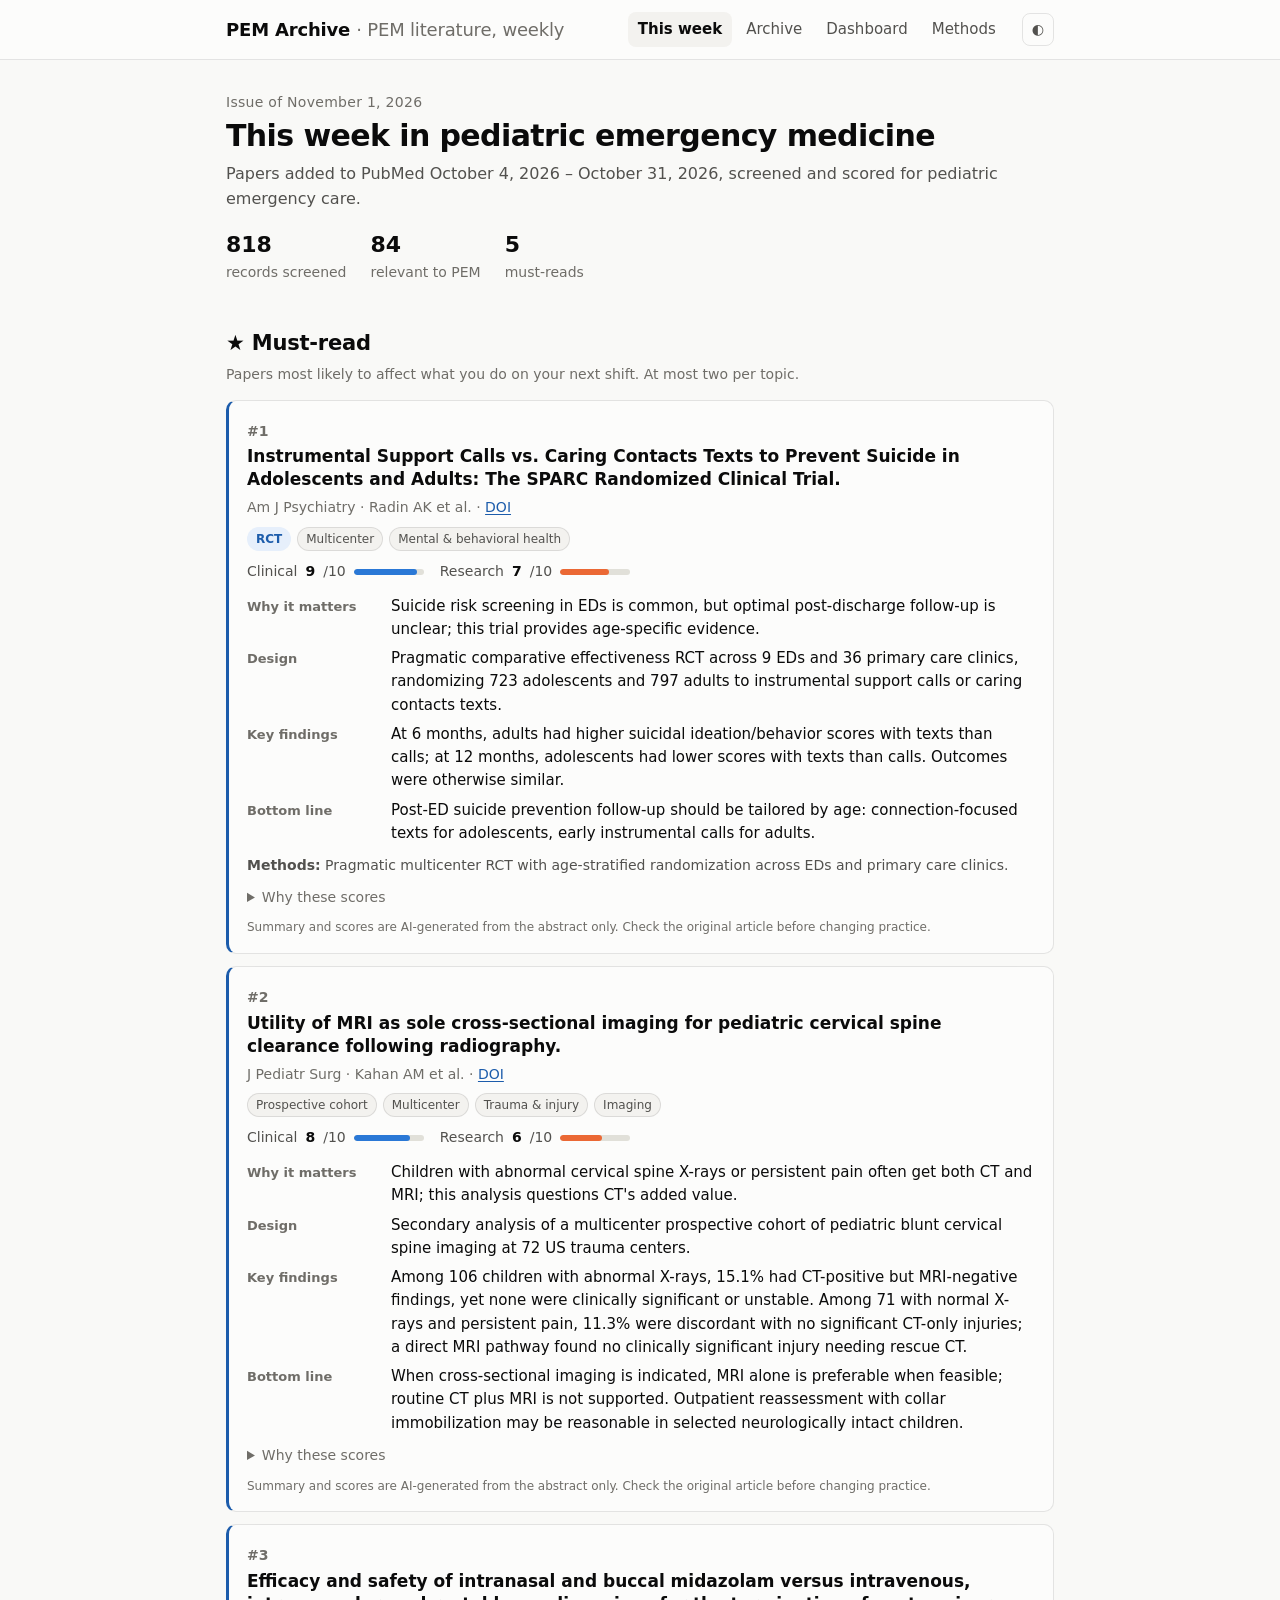
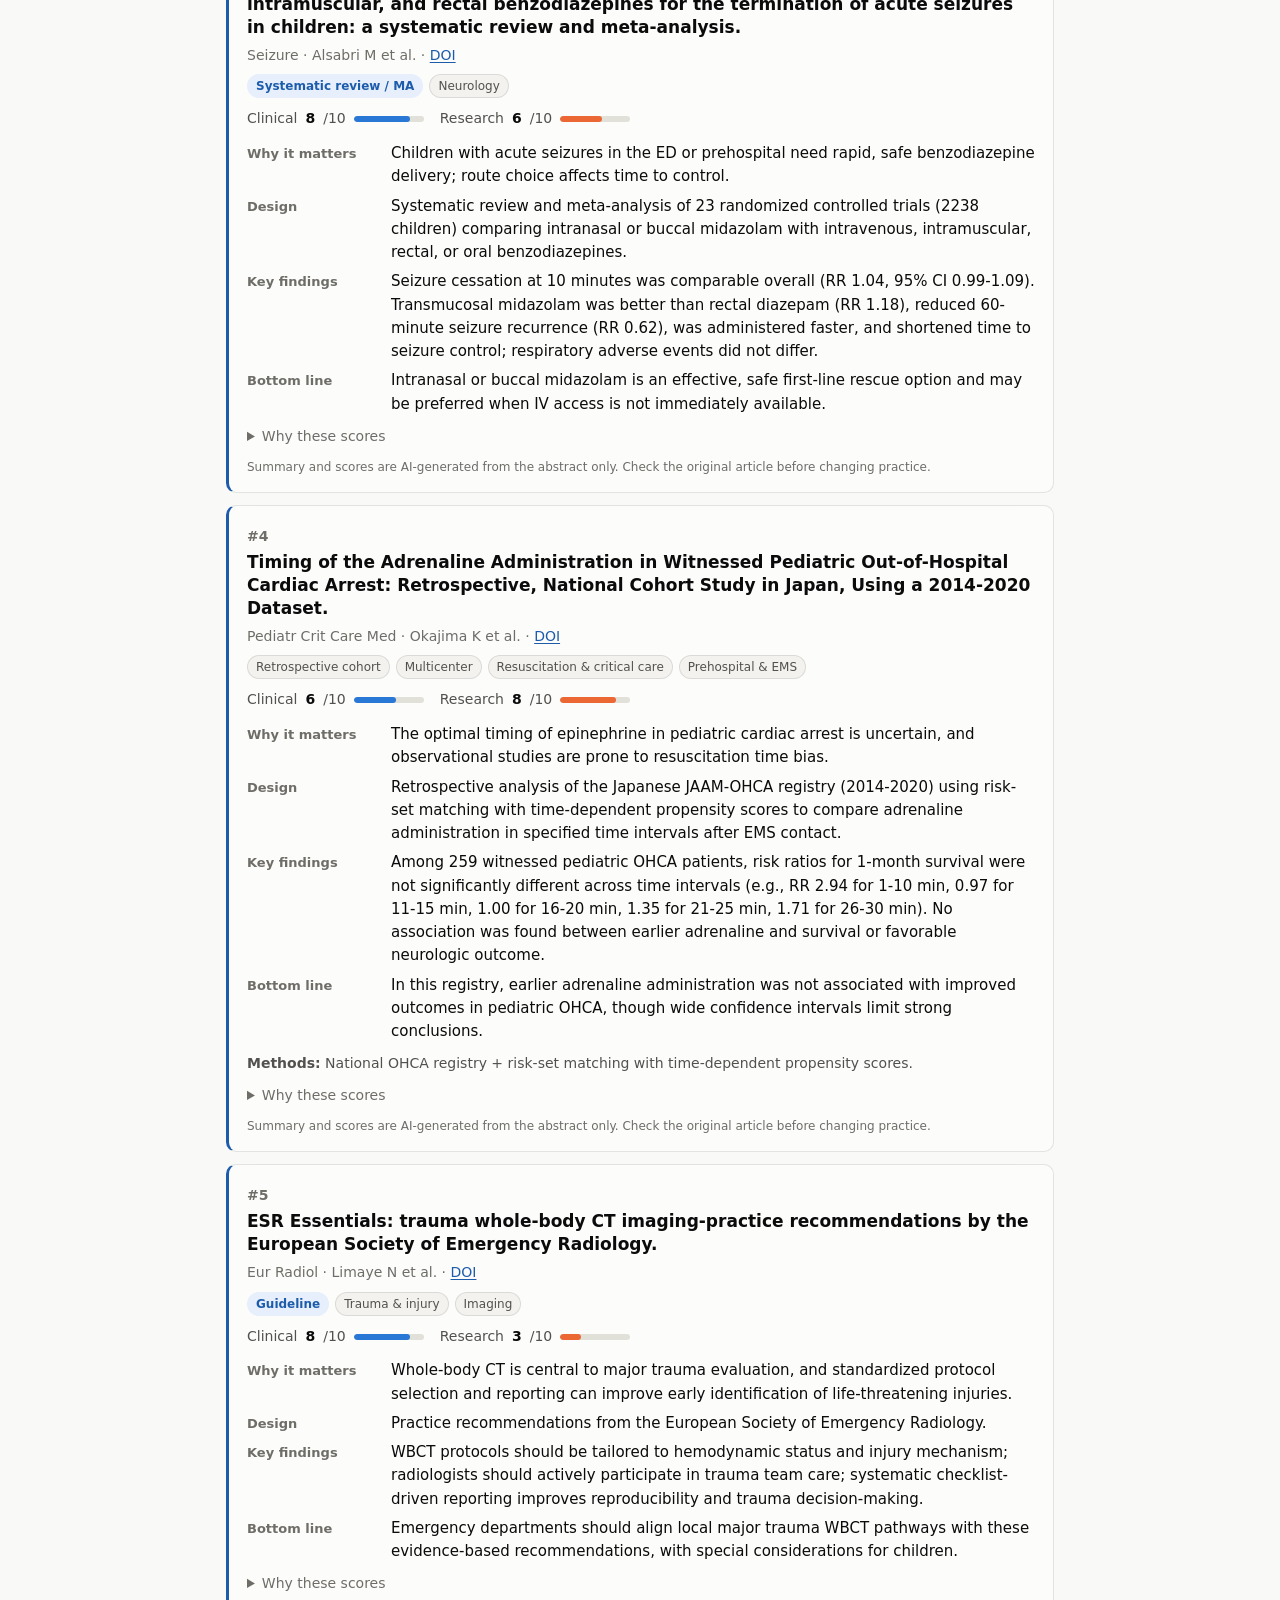
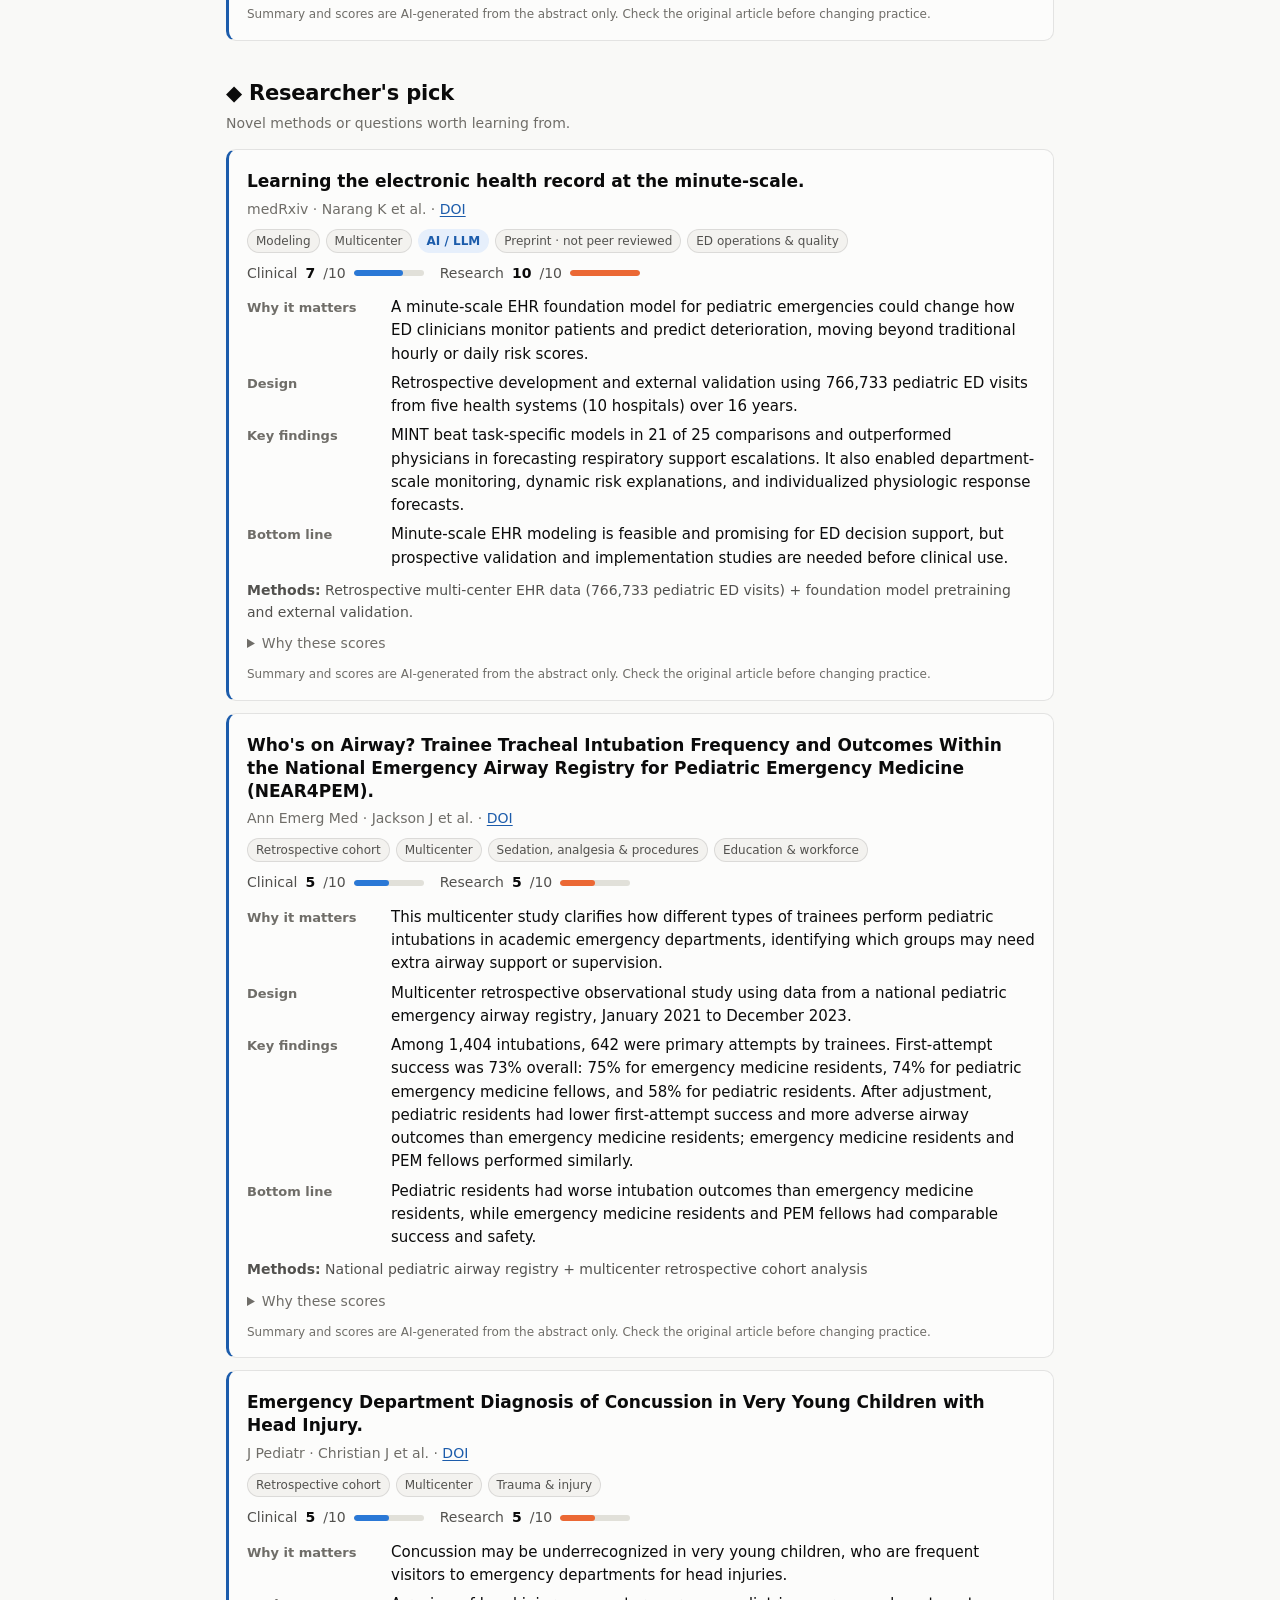
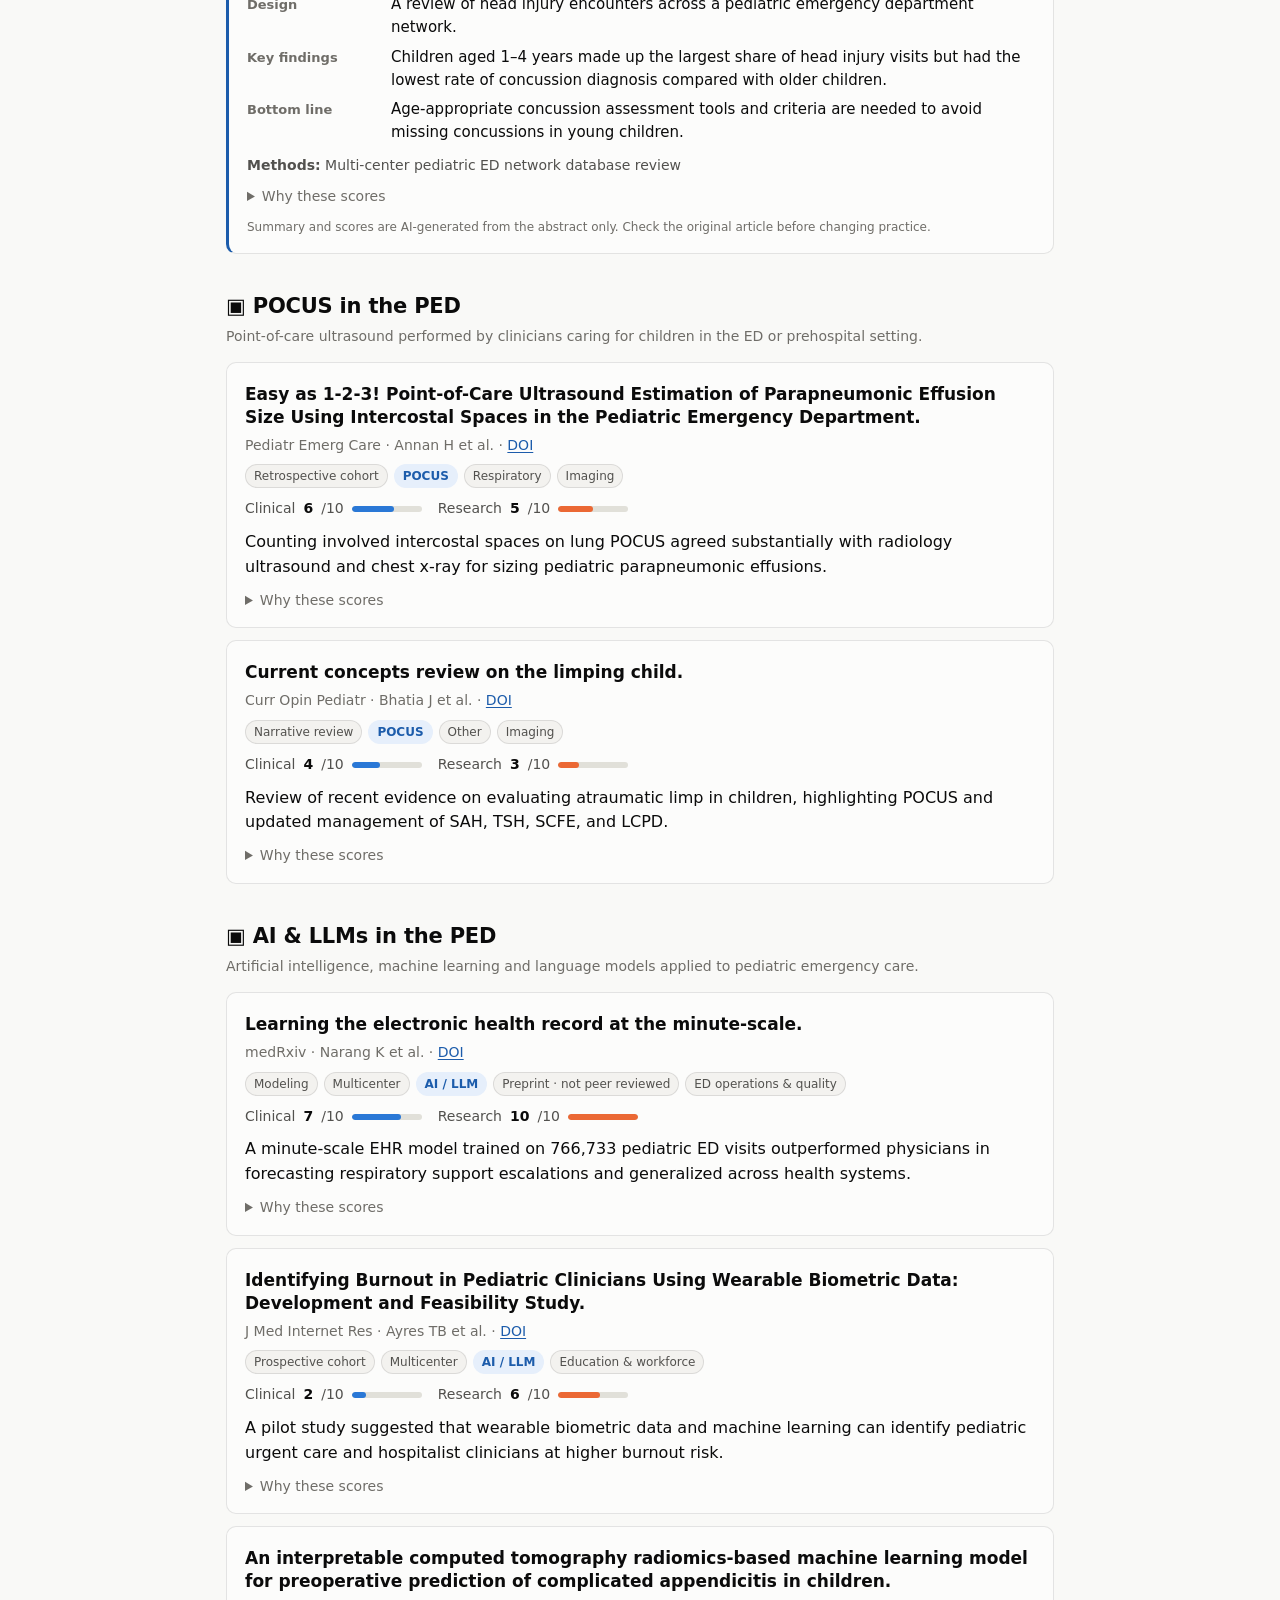
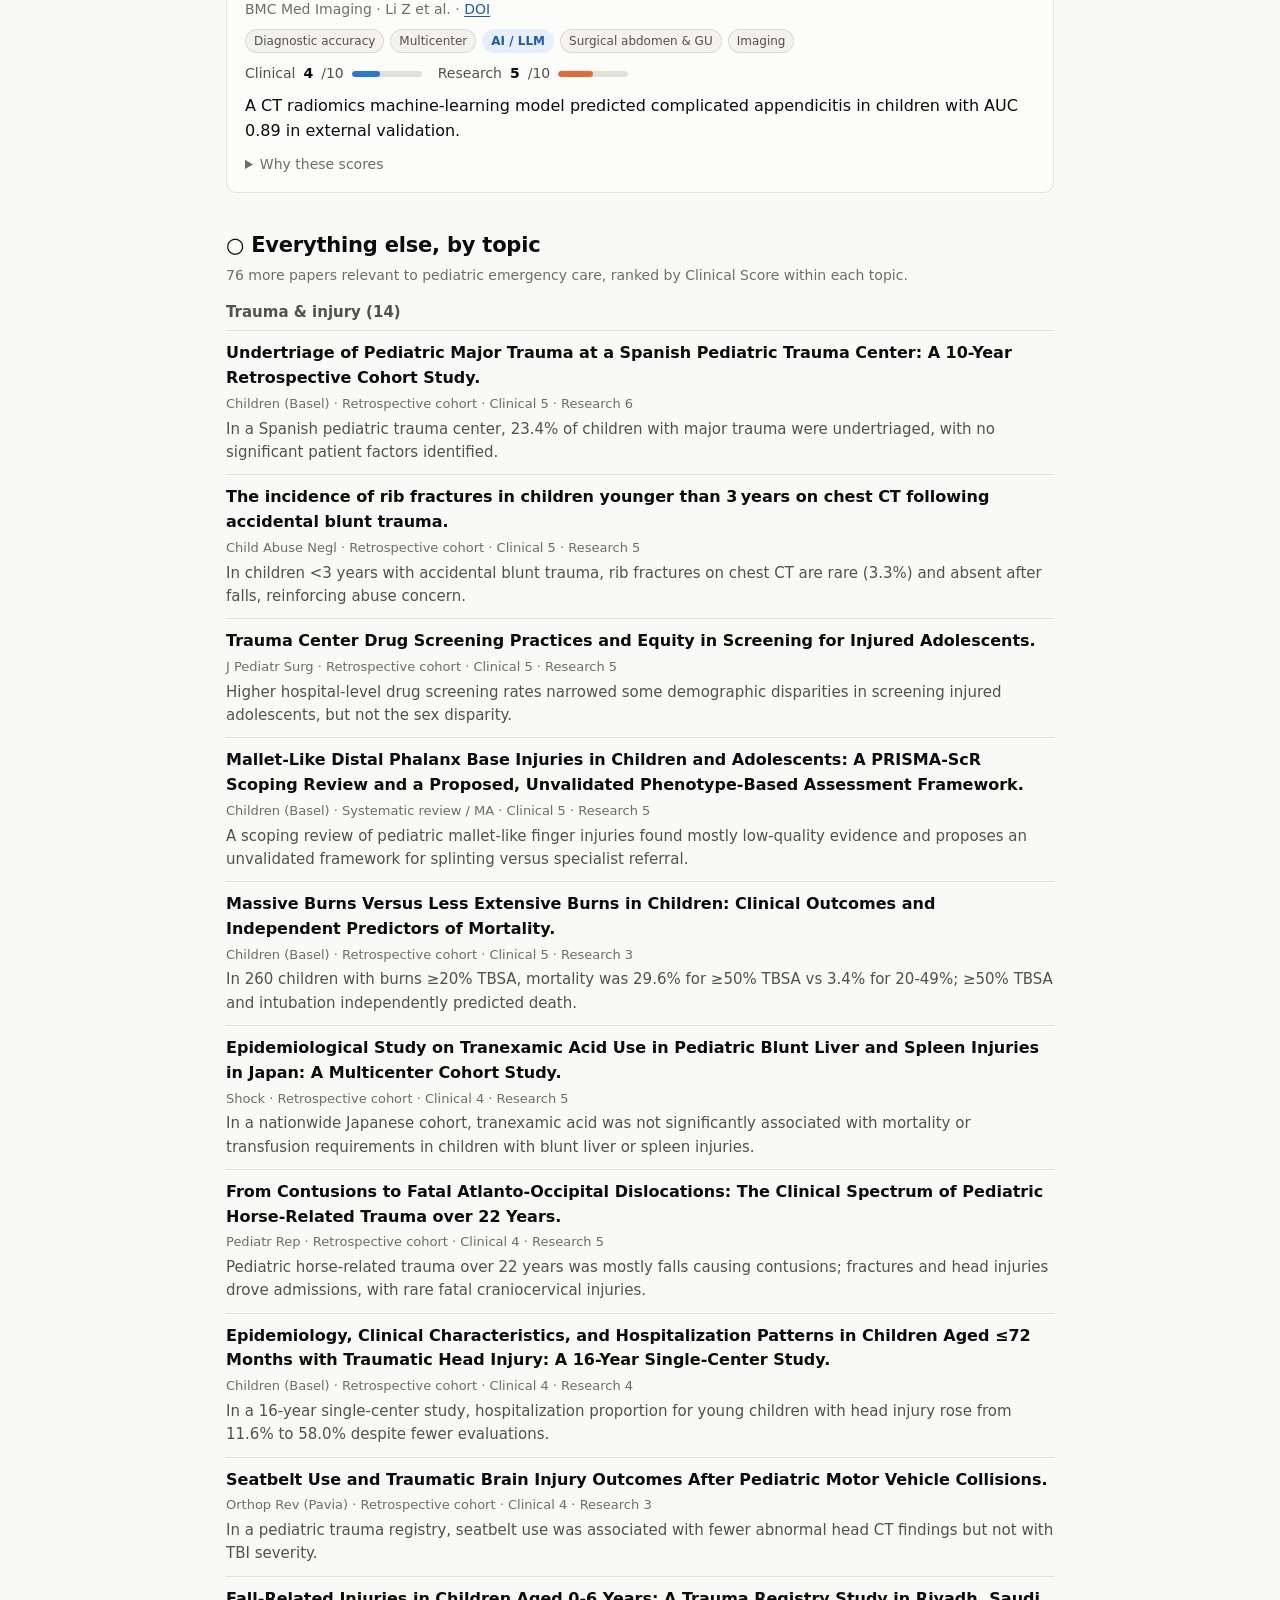
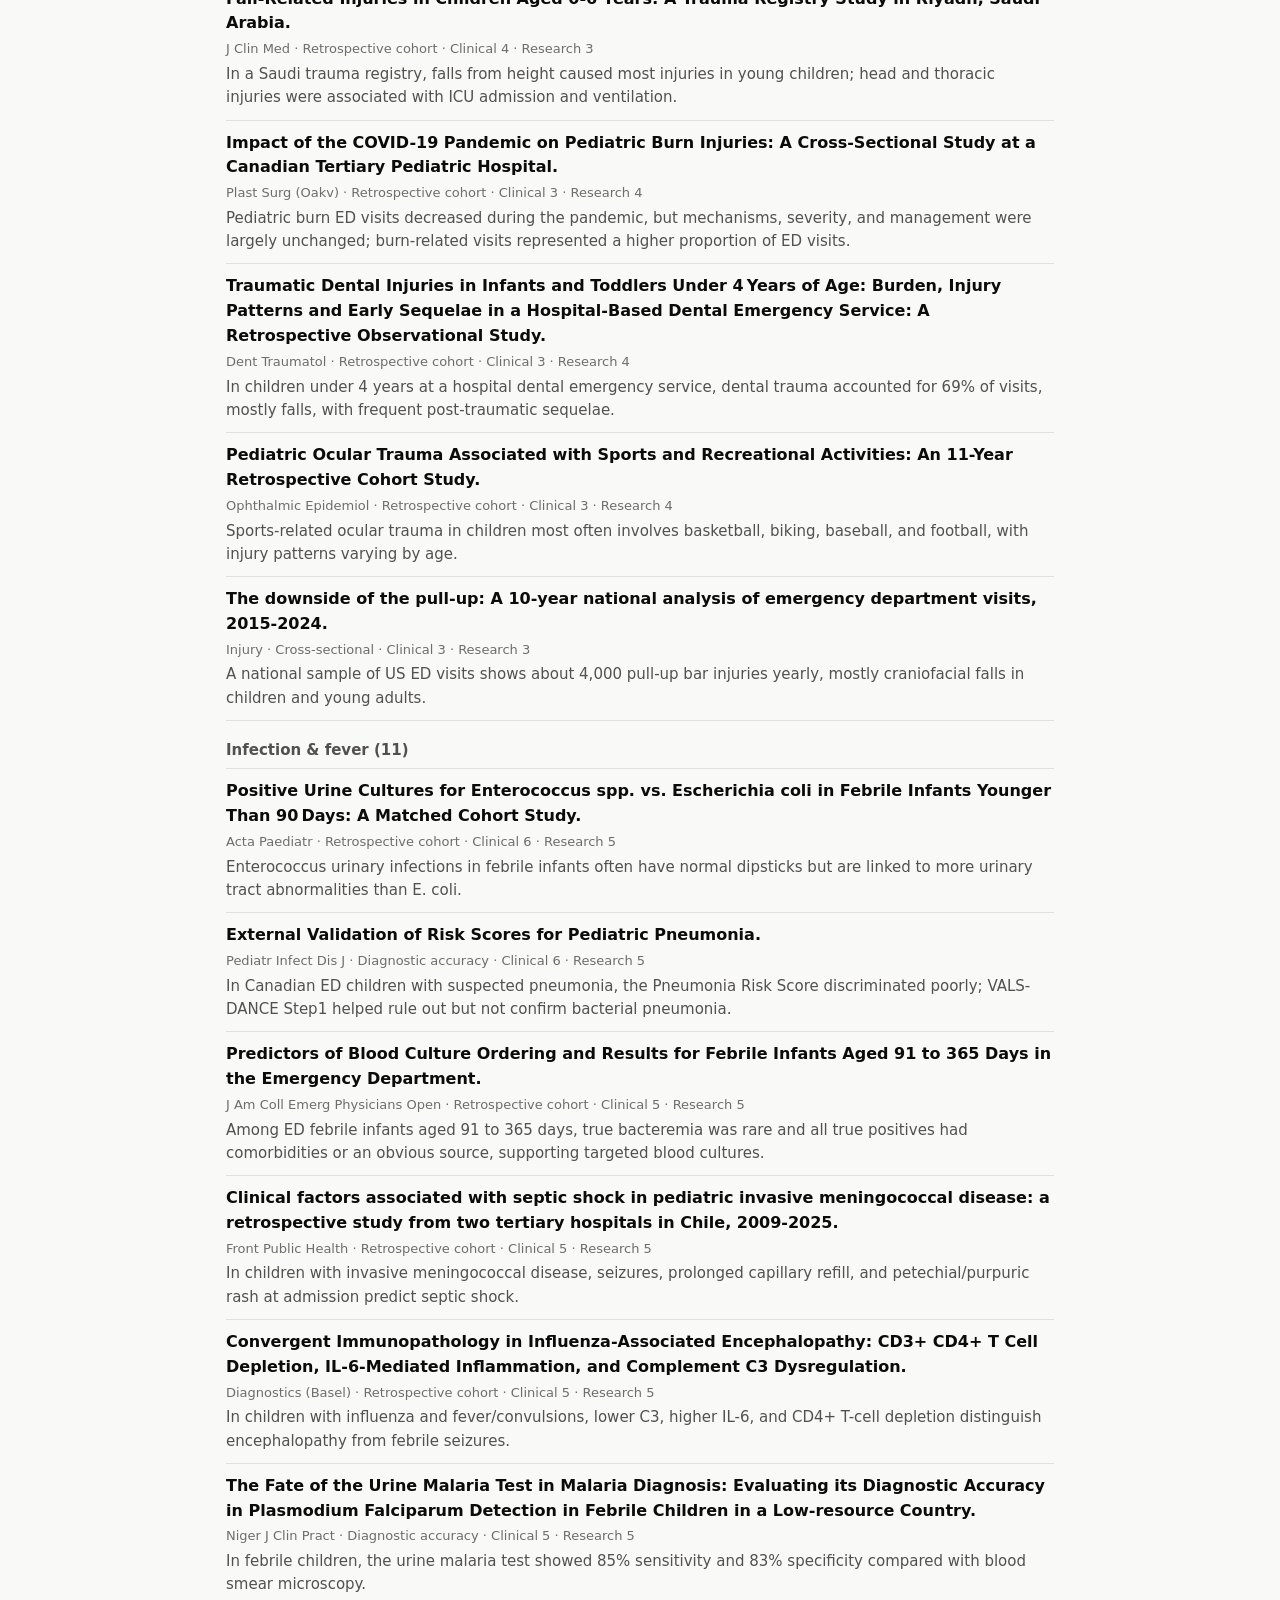
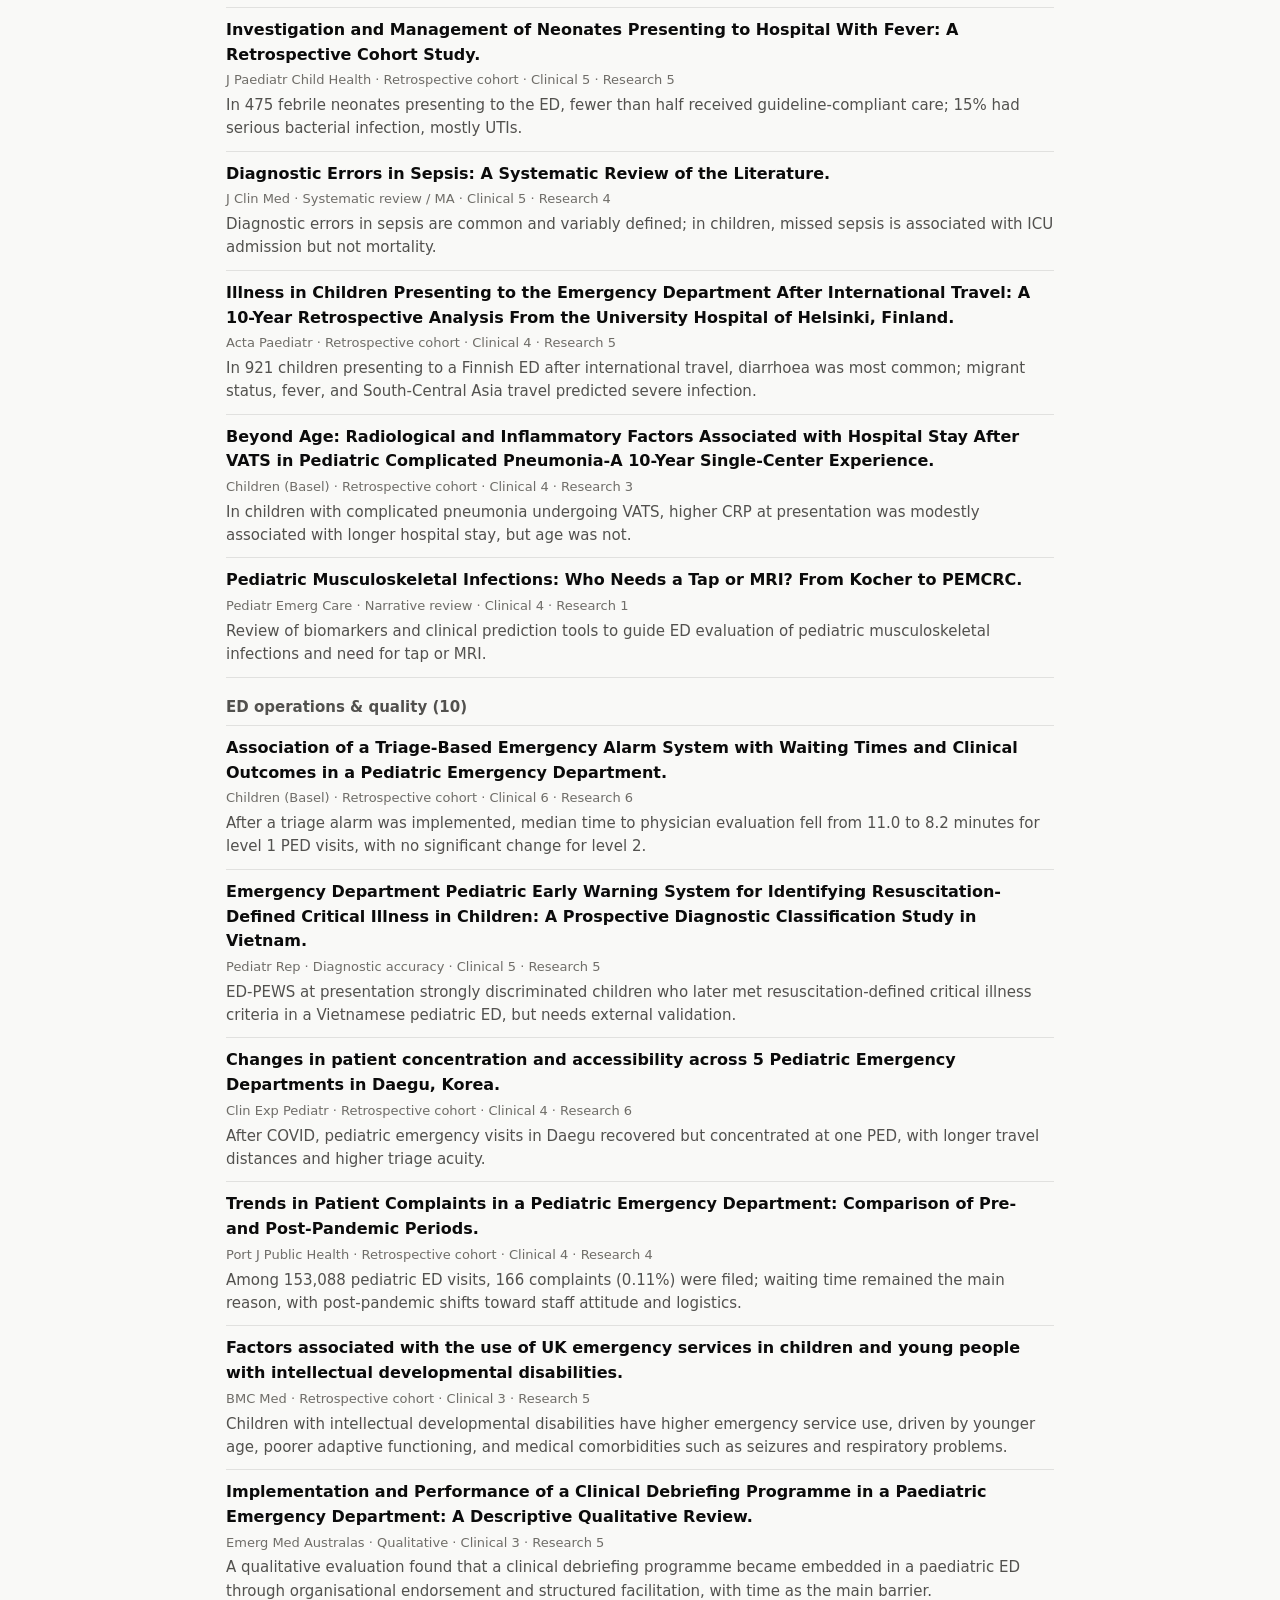
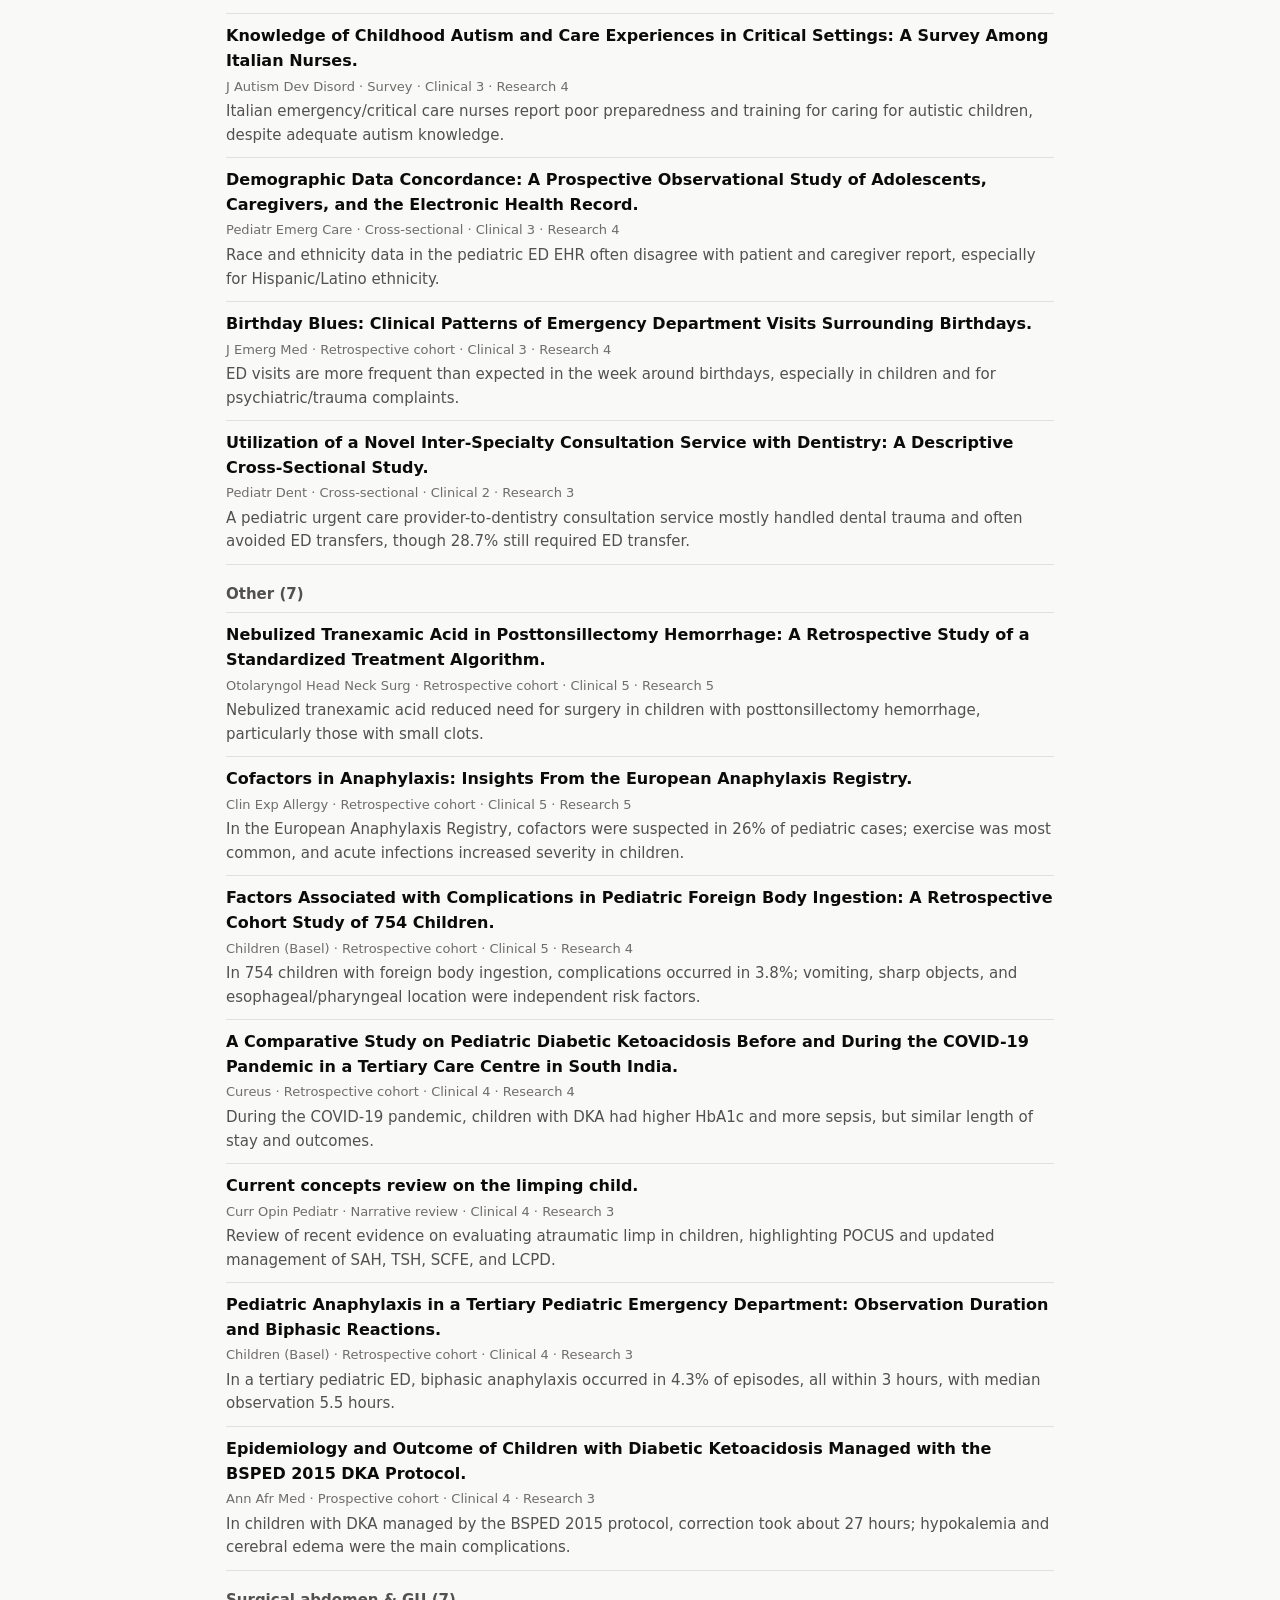
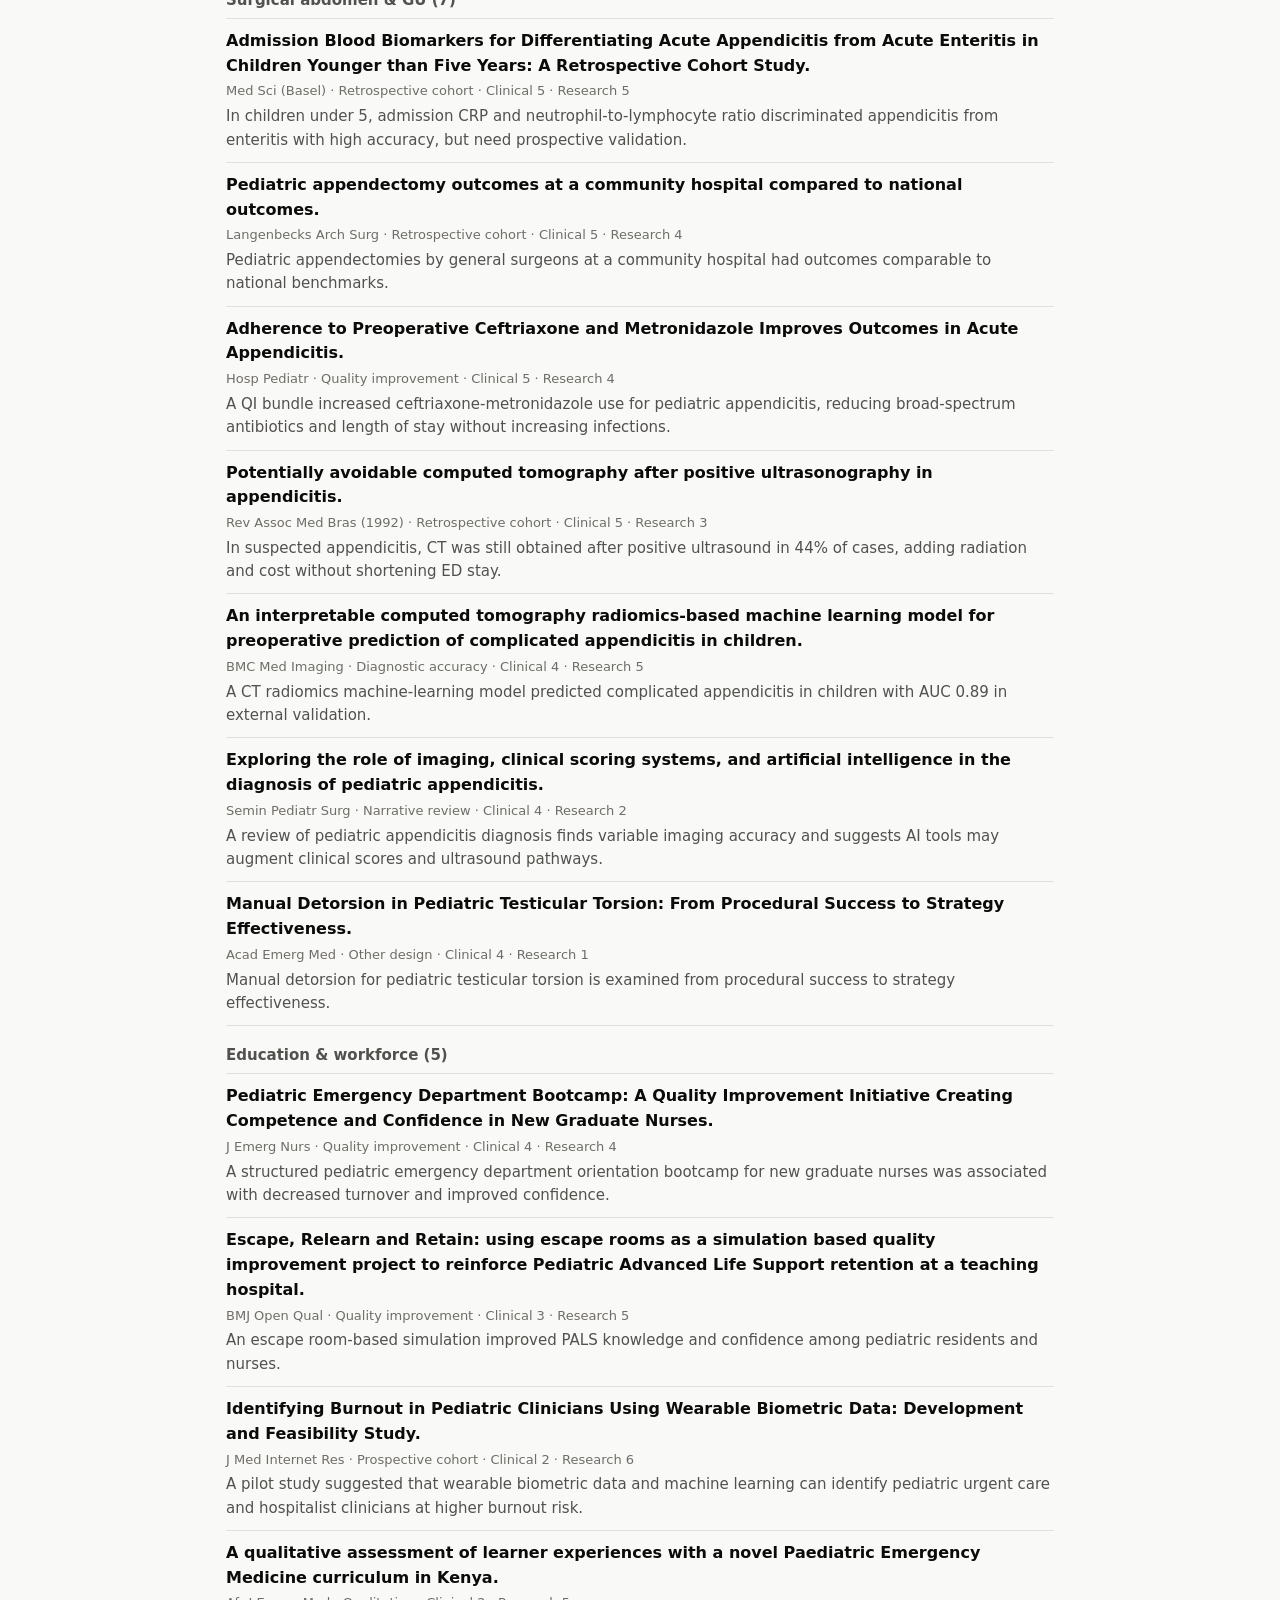
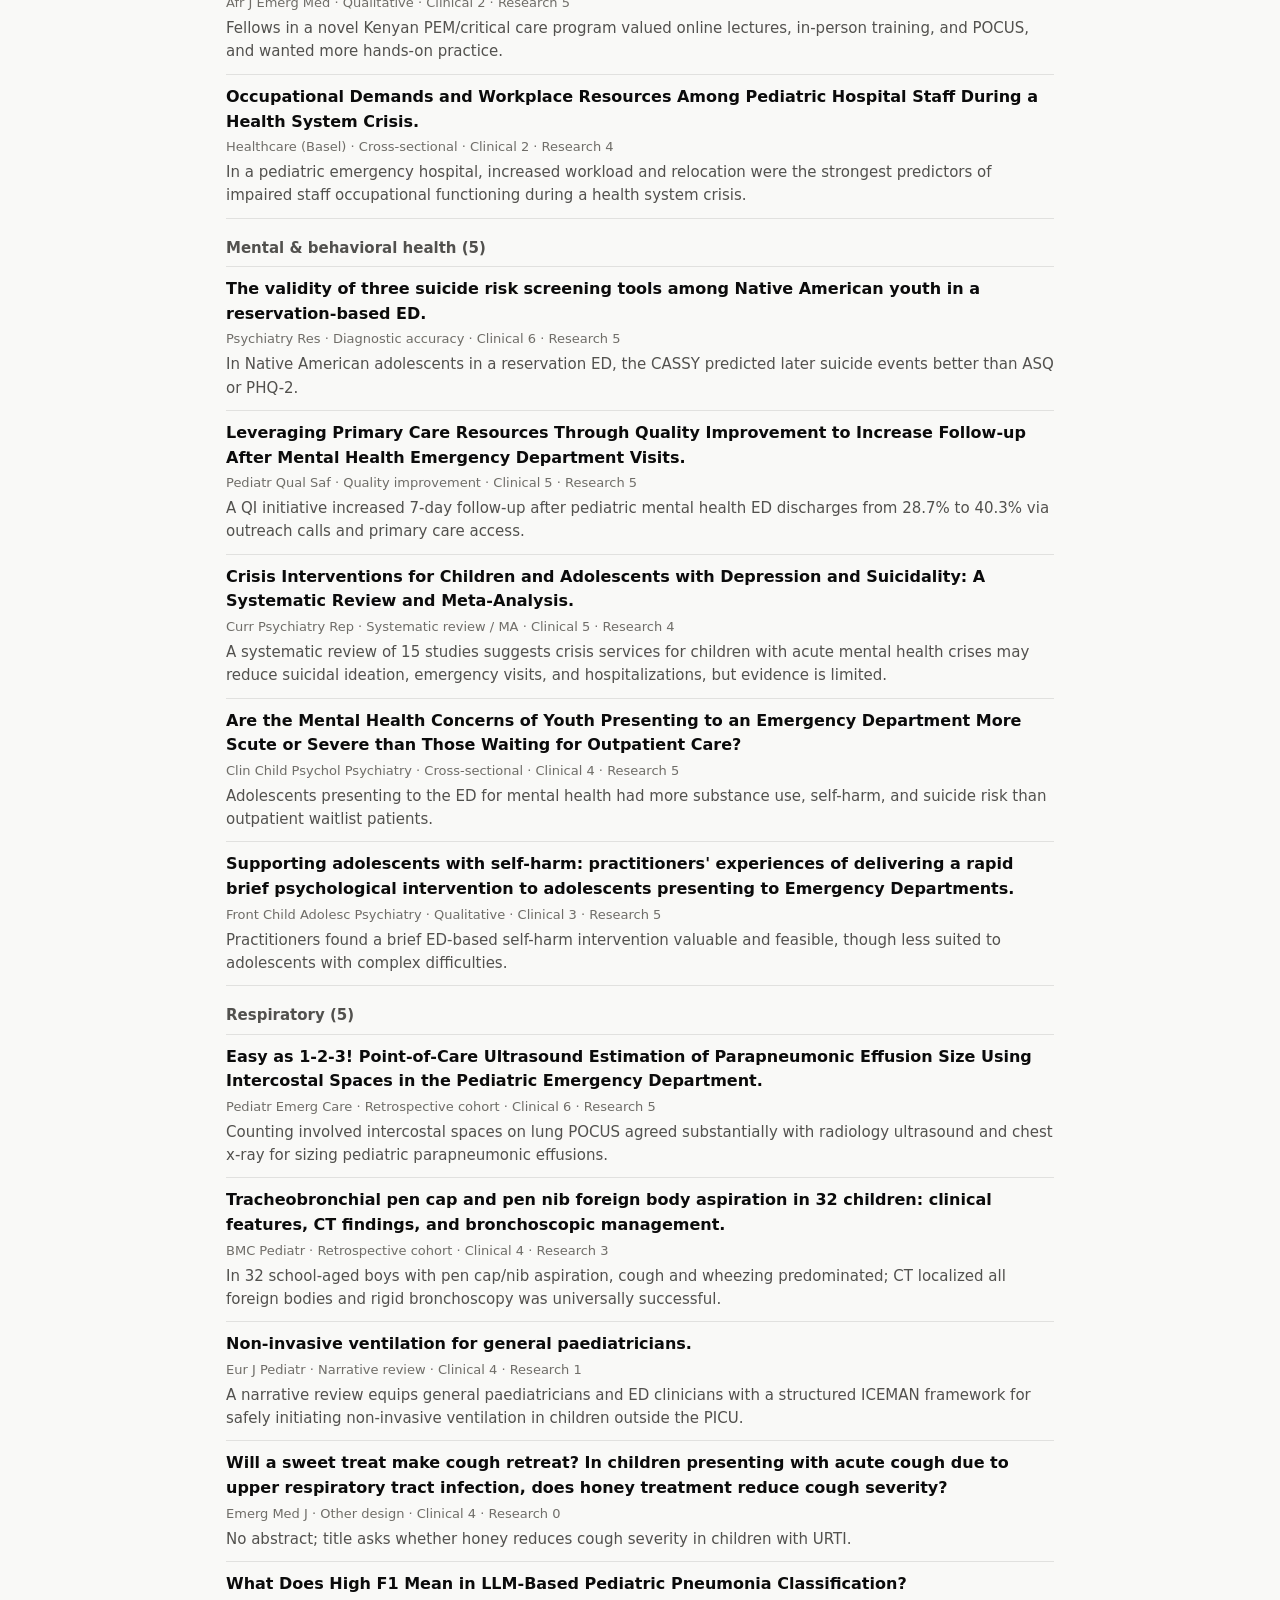
==== commit 8bca7f92: "Weekly issue 2026-11-01" ====
--- a/docs/index.html
+++ b/docs/index.html
@@ -16,129 +16,128 @@
 </div></header>
 <main class="wrap">
 <div class="issue-head">
-<p class="eyebrow">Issue of October 24, 2026</p>
+<p class="eyebrow">Issue of November 1, 2026</p>
 <h1>This week in pediatric emergency medicine</h1>
-<p class="lede">Papers added to PubMed September 26, 2026 – October 23, 2026, screened and scored for pediatric emergency care.</p>
-<ul class="stats"><li><b>477</b>records screened</li><li><b>70</b>relevant to PEM</li>
+<p class="lede">Papers added to PubMed October 4, 2026 – October 31, 2026, screened and scored for pediatric emergency care.</p>
+<ul class="stats"><li><b>818</b>records screened</li><li><b>84</b>relevant to PEM</li>
 <li><b>5</b>must-reads</li></ul></div><section><h2>★ Must-read</h2><p class="section-note">Papers most likely to affect what you do on your next shift. At most two per topic.</p><article class="card featured">
 <span class="rank">#1</span>
-<h3><a href="https://pubmed.ncbi.nlm.nih.gov/42905708/">Telemedicine Consultation for Pediatric Trauma in Community ED Visits and Parent Experience of Care: A Stepped-Wedge Cluster-Randomized Clinical Trial.</a></h3>
-<p class="meta">JAMA Netw Open · Marcin JP et al. · <a href="https://doi.org/10.1001/jamanetworkopen.2026.36546">DOI</a></p>
-<div class="badges"><span class="badge strong">RCT</span><span class="badge ">Multicenter</span><span class="badge ">Trauma &amp; injury</span><span class="badge ">ED operations &amp; quality</span></div>
-<div class="scores"><span class="score">Clinical <b>6</b>/10 <span class="meter c" aria-hidden="true"><i style="width:60%"></i></span></span><span class="score">Research <b>9</b>/10 <span class="meter r" aria-hidden="true"><i style="width:90%"></i></span></span></div>
-<dl class="summary"><dt>Why it matters</dt><dd>Many injured children first present to nonpediatric EDs, and telemedicine could improve family experience during trauma consultation and transfer.</dd><dt>Design</dt><dd>Stepped-wedge cluster-randomized trial in 10 community EDs; 595 children with acute trauma received telemedicine or telephone-only pediatric trauma consultation.</dd><dt>Key findings</dt><dd>Overall parent experience (AMD 0.041), distress (AMD -0.031), and transfer odds (aOR 0.59) did not differ. Discharge/transfer experience subscale favored telemedicine (AMD 0.104).</dd><dt>Bottom line</dt><dd>Adding telemedicine did not change primary outcomes but improved transition-related experience; it is a reasonable adjunct while further research identifies which families benefit most.</dd></dl>
-<p class="methods"><b>Methods:</b> Stepped-wedge cluster-randomized trial in 10 community EDs.</p>
-<details class="why"><summary>Why these scores</summary><p><b>Clinical:</b> RCT showed no overall difference in parent experience, distress, or transfer rates; only a subscale benefit in discharge/transfer experience, so practice change is unlikely based on this alone.</p><p><b>Research:</b> A multicenter stepped-wedge cluster-randomized trial evaluating telemedicine for pediatric trauma consultations fills a clear evidence gap and tests a pragmatic ED intervention.</p></details>
+<h3><a href="https://pubmed.ncbi.nlm.nih.gov/42946687/">Instrumental Support Calls vs. Caring Contacts Texts to Prevent Suicide in Adolescents and Adults: The SPARC Randomized Clinical Trial.</a></h3>
+<p class="meta">Am J Psychiatry · Radin AK et al. · <a href="https://doi.org/10.1176/appi.ajp.20260157">DOI</a></p>
+<div class="badges"><span class="badge strong">RCT</span><span class="badge ">Multicenter</span><span class="badge ">Mental &amp; behavioral health</span></div>
+<div class="scores"><span class="score">Clinical <b>9</b>/10 <span class="meter c" aria-hidden="true"><i style="width:90%"></i></span></span><span class="score">Research <b>7</b>/10 <span class="meter r" aria-hidden="true"><i style="width:70%"></i></span></span></div>
+<dl class="summary"><dt>Why it matters</dt><dd>Suicide risk screening in EDs is common, but optimal post-discharge follow-up is unclear; this trial provides age-specific evidence.</dd><dt>Design</dt><dd>Pragmatic comparative effectiveness RCT across 9 EDs and 36 primary care clinics, randomizing 723 adolescents and 797 adults to instrumental support calls or caring contacts texts.</dd><dt>Key findings</dt><dd>At 6 months, adults had higher suicidal ideation/behavior scores with texts than calls; at 12 months, adolescents had lower scores with texts than calls. Outcomes were otherwise similar.</dd><dt>Bottom line</dt><dd>Post-ED suicide prevention follow-up should be tailored by age: connection-focused texts for adolescents, early instrumental calls for adults.</dd></dl>
+<p class="methods"><b>Methods:</b> Pragmatic multicenter RCT with age-stratified randomization across EDs and primary care clinics.</p>
+<details class="why"><summary>Why these scores</summary><p><b>Clinical:</b> Large pragmatic RCT showing age-dependent benefit of two post-ED suicide prevention follow-up strategies, directly informing discharge planning for adolescents after ED suicide risk screening.</p><p><b>Research:</b> Pragmatic multicenter RCT with age-stratified randomization comparing two follow-up interventions; robust design and clear age-specific findings.</p></details>
 <p class="ai-note">Summary and scores are AI-generated from the abstract only. Check the original article before changing practice.</p>
 </article><article class="card featured">
 <span class="rank">#2</span>
-<h3><a href="https://pubmed.ncbi.nlm.nih.gov/42899685/">Reliability and Validity of the Australian Mental Health Triage Scale in Children&#x27;s Hospitals.</a></h3>
-<p class="meta">Acad Emerg Med · Foster AA et al. · <a href="https://doi.org/10.1111/acem.70426">DOI</a></p>
-<div class="badges"><span class="badge ">Prospective cohort</span><span class="badge ">Multicenter</span><span class="badge ">Mental &amp; behavioral health</span><span class="badge ">ED operations &amp; quality</span></div>
-<div class="scores"><span class="score">Clinical <b>6</b>/10 <span class="meter c" aria-hidden="true"><i style="width:60%"></i></span></span><span class="score">Research <b>5</b>/10 <span class="meter r" aria-hidden="true"><i style="width:50%"></i></span></span></div>
-<dl class="summary"><dt>Why it matters</dt><dd>This study tests a mental health-specific triage tool in pediatric emergency departments, where behavioral health visits often cluster at the highest urgency level and may not be well differentiated by general triage scales.</dd><dt>Design</dt><dd>Prospective observational validation study at two U.S. children&#x27;s hospitals; nurses assigned both the Emergency Severity Index and the Australian Mental Health Triage Scale, with some visits double-scored for reliability.</dd><dt>Key findings</dt><dd>Among 454 visits, 94.1% were ESI 2 but only 26.9% were AMHTS 2. Interrater reliability was fair (ICC 0.48, 95% CI 0.37–0.58). Higher-acuity AMHTS scores predicted greater resource use: score 1 had an IRR of 1.82 and score 2 an IRR of 1.64 versus score 5. Using an expanded resource definition, scores 1–4 all exceeded score 5.</dd><dt>Bottom line</dt><dd>The AMHTS showed fair reliability and good validity for predicting resource utilization, and it spread patients across more acuity levels than the ESI, suggesting it may better capture urgency in pediatric behavioral health emergencies.</dd></dl>
-<p class="methods"><b>Methods:</b> Prospective observational validation study with paired triage scores at two children&#x27;s hospital EDs.</p>
-<details class="why"><summary>Why these scores</summary><p><b>Clinical:</b> Provides validity and reliability data for a behavioral health triage scale in pediatric EDs, informing triage decisions without changing practice immediately.</p><p><b>Research:</b> Prospective two-center validation of a triage scale in a pediatric behavioral health population; standard methods but fills a specific gap.</p></details>
+<h3><a href="https://pubmed.ncbi.nlm.nih.gov/42925921/">Utility of MRI as sole cross-sectional imaging for pediatric cervical spine clearance following radiography.</a></h3>
+<p class="meta">J Pediatr Surg · Kahan AM et al. · <a href="https://doi.org/10.1016/j.jpedsurg.2026.163548">DOI</a></p>
+<div class="badges"><span class="badge ">Prospective cohort</span><span class="badge ">Multicenter</span><span class="badge ">Trauma &amp; injury</span><span class="badge ">Imaging</span></div>
+<div class="scores"><span class="score">Clinical <b>8</b>/10 <span class="meter c" aria-hidden="true"><i style="width:80%"></i></span></span><span class="score">Research <b>6</b>/10 <span class="meter r" aria-hidden="true"><i style="width:60%"></i></span></span></div>
+<dl class="summary"><dt>Why it matters</dt><dd>Children with abnormal cervical spine X-rays or persistent pain often get both CT and MRI; this analysis questions CT&#x27;s added value.</dd><dt>Design</dt><dd>Secondary analysis of a multicenter prospective cohort of pediatric blunt cervical spine imaging at 72 US trauma centers.</dd><dt>Key findings</dt><dd>Among 106 children with abnormal X-rays, 15.1% had CT-positive but MRI-negative findings, yet none were clinically significant or unstable. Among 71 with normal X-rays and persistent pain, 11.3% were discordant with no significant CT-only injuries; a direct MRI pathway found no clinically significant injury needing rescue CT.</dd><dt>Bottom line</dt><dd>When cross-sectional imaging is indicated, MRI alone is preferable when feasible; routine CT plus MRI is not supported. Outpatient reassessment with collar immobilization may be reasonable in selected neurologically intact children.</dd></dl>
+<details class="why"><summary>Why these scores</summary><p><b>Clinical:</b> This secondary analysis of a multicenter prospective cohort suggests MRI alone is sufficient after abnormal XR or persistent pain, potentially reducing CT use in pediatric cervical spine clearance.</p><p><b>Research:</b> Leverages a large prospective multicenter trauma imaging cohort to answer a focused question about unnecessary dual cross-sectional imaging, with clear clinical follow-up.</p></details>
 <p class="ai-note">Summary and scores are AI-generated from the abstract only. Check the original article before changing practice.</p>
 </article><article class="card featured">
 <span class="rank">#3</span>
-<h3><a href="https://pubmed.ncbi.nlm.nih.gov/42896864/">Prehospital Pediatric Ventilation Quality Following Use of a Feedback Device: A Randomized Study.</a></h3>
-<p class="meta">Pediatrics · Finney JD et al. · <a href="https://doi.org/10.1542/peds.2026-077291">DOI</a></p>
-<div class="badges"><span class="badge strong">RCT</span><span class="badge ">Multicenter</span><span class="badge ">Prehospital &amp; EMS</span><span class="badge ">Resuscitation &amp; critical care</span></div>
-<div class="scores"><span class="score">Clinical <b>5</b>/10 <span class="meter c" aria-hidden="true"><i style="width:50%"></i></span></span><span class="score">Research <b>5</b>/10 <span class="meter r" aria-hidden="true"><i style="width:50%"></i></span></span></div>
-<dl class="summary"><dt>Why it matters</dt><dd>Manual ventilation of children in respiratory arrest is often poorly performed by EMS clinicians, and this study shows how much room there is for improvement across multiple agencies.</dd><dt>Design</dt><dd>In a randomized crossover simulation, 123 EMS clinicians from five agencies ventilated a toddler manikin with and without real-time feedback from a ventilation feedback device.</dd><dt>Key findings</dt><dd>With feedback, guideline tidal volumes were achieved in 87% of breaths versus 16.2% without; rate adherence rose from 65% to 88.6%; mask leak under 30% occurred in 88.4% versus 80% of ventilations.</dd><dt>Bottom line</dt><dd>Real-time feedback substantially improved pediatric ventilation quality in simulation, suggesting it could help EMS clinicians better meet pediatric guidelines.</dd></dl>
-<p class="methods"><b>Methods:</b> Simulation-based randomized crossover study across 5 US EMS agencies</p>
-<details class="why"><summary>Why these scores</summary><p><b>Clinical:</b> Randomized simulation evidence supports EMS decisions about using ventilation feedback devices, but real-patient confirmation is still needed.</p><p><b>Research:</b> Multi-site randomized crossover simulation applies a standard method to an understudied prehospital pediatric ventilation question and invites real-patient follow-up.</p></details>
+<h3><a href="https://pubmed.ncbi.nlm.nih.gov/42945751/">Efficacy and safety of intranasal and buccal midazolam versus intravenous, intramuscular, and rectal benzodiazepines for the termination of acute seizures in children: a systematic review and meta-analysis.</a></h3>
+<p class="meta">Seizure · Alsabri M et al. · <a href="https://doi.org/10.1016/j.seizure.2026.10.014">DOI</a></p>
+<div class="badges"><span class="badge strong">Systematic review / MA</span><span class="badge ">Neurology</span></div>
+<div class="scores"><span class="score">Clinical <b>8</b>/10 <span class="meter c" aria-hidden="true"><i style="width:80%"></i></span></span><span class="score">Research <b>6</b>/10 <span class="meter r" aria-hidden="true"><i style="width:60%"></i></span></span></div>
+<dl class="summary"><dt>Why it matters</dt><dd>Children with acute seizures in the ED or prehospital need rapid, safe benzodiazepine delivery; route choice affects time to control.</dd><dt>Design</dt><dd>Systematic review and meta-analysis of 23 randomized controlled trials (2238 children) comparing intranasal or buccal midazolam with intravenous, intramuscular, rectal, or oral benzodiazepines.</dd><dt>Key findings</dt><dd>Seizure cessation at 10 minutes was comparable overall (RR 1.04, 95% CI 0.99-1.09). Transmucosal midazolam was better than rectal diazepam (RR 1.18), reduced 60-minute seizure recurrence (RR 0.62), was administered faster, and shortened time to seizure control; respiratory adverse events did not differ.</dd><dt>Bottom line</dt><dd>Intranasal or buccal midazolam is an effective, safe first-line rescue option and may be preferred when IV access is not immediately available.</dd></dl>
+<details class="why"><summary>Why these scores</summary><p><b>Clinical:</b> High-quality meta-analysis of RCTs supporting transmucosal midazolam as a fast, safe first-line option for pediatric seizure termination.</p><p><b>Research:</b> Comprehensive systematic review and meta-analysis comparing administration routes, with standard methodology and useful subgroup comparisons.</p></details>
 <p class="ai-note">Summary and scores are AI-generated from the abstract only. Check the original article before changing practice.</p>
 </article><article class="card featured">
 <span class="rank">#4</span>
-<h3><a href="https://pubmed.ncbi.nlm.nih.gov/42895051/">Use of Intranasal Analgesia for Acute Pain in Pediatric Emergency Departments: A Systematic Review and Meta-Analysis of Randomized Controlled Trials.</a></h3>
-<p class="meta">Pain Res Manag · Alsabri M et al. · <a href="https://doi.org/10.1155/prm/1894053">DOI</a></p>
-<div class="badges"><span class="badge strong">Systematic review / MA</span><span class="badge ">Sedation, analgesia &amp; procedures</span></div>
-<div class="scores"><span class="score">Clinical <b>7</b>/10 <span class="meter c" aria-hidden="true"><i style="width:70%"></i></span></span><span class="score">Research <b>6</b>/10 <span class="meter r" aria-hidden="true"><i style="width:60%"></i></span></span></div>
-<dl class="summary"><dt>Why it matters</dt><dd>Acute pain is common in pediatric EDs, and choosing an intranasal analgesic requires comparative data on efficacy and safety.</dd><dt>Design</dt><dd>Systematic review and network meta-analysis of 15 randomized controlled trials involving 1,388 children in ED and prehospital settings.</dd><dt>Key findings</dt><dd>No intranasal or intravenous analgesic provided significantly greater pain reduction than intranasal fentanyl across timepoints; rescue analgesia rates were similar. Intranasal ketamine had more adverse events than standard-dose intranasal fentanyl, mostly mild and transient. Acceptability was high and ED length of stay did not differ meaningfully.</dd><dt>Bottom line</dt><dd>Intranasal fentanyl remains a well-supported first-line option for acute pediatric pain; intranasal ketamine should be used with attention to adverse effects.</dd></dl>
-<details class="why"><summary>Why these scores</summary><p><b>Clinical:</b> High-quality evidence synthesis supporting current ED analgesic choices and cautioning about intranasal ketamine adverse effects.</p><p><b>Research:</b> Network meta-analysis of 15 RCTs comparing intranasal analgesics across routes and agents in pediatric acute pain.</p></details>
+<h3><a href="https://pubmed.ncbi.nlm.nih.gov/42957612/">Timing of the Adrenaline Administration in Witnessed Pediatric Out-of-Hospital Cardiac Arrest: Retrospective, National Cohort Study in Japan, Using a 2014-2020 Dataset.</a></h3>
+<p class="meta">Pediatr Crit Care Med · Okajima K et al. · <a href="https://doi.org/10.1097/PCC.0000000000004094">DOI</a></p>
+<div class="badges"><span class="badge ">Retrospective cohort</span><span class="badge ">Multicenter</span><span class="badge ">Resuscitation &amp; critical care</span><span class="badge ">Prehospital &amp; EMS</span></div>
+<div class="scores"><span class="score">Clinical <b>6</b>/10 <span class="meter c" aria-hidden="true"><i style="width:60%"></i></span></span><span class="score">Research <b>8</b>/10 <span class="meter r" aria-hidden="true"><i style="width:80%"></i></span></span></div>
+<dl class="summary"><dt>Why it matters</dt><dd>The optimal timing of epinephrine in pediatric cardiac arrest is uncertain, and observational studies are prone to resuscitation time bias.</dd><dt>Design</dt><dd>Retrospective analysis of the Japanese JAAM-OHCA registry (2014-2020) using risk-set matching with time-dependent propensity scores to compare adrenaline administration in specified time intervals after EMS contact.</dd><dt>Key findings</dt><dd>Among 259 witnessed pediatric OHCA patients, risk ratios for 1-month survival were not significantly different across time intervals (e.g., RR 2.94 for 1-10 min, 0.97 for 11-15 min, 1.00 for 16-20 min, 1.35 for 21-25 min, 1.71 for 26-30 min). No association was found between earlier adrenaline and survival or favorable neurologic outcome.</dd><dt>Bottom line</dt><dd>In this registry, earlier adrenaline administration was not associated with improved outcomes in pediatric OHCA, though wide confidence intervals limit strong conclusions.</dd></dl>
+<p class="methods"><b>Methods:</b> National OHCA registry + risk-set matching with time-dependent propensity scores.</p>
+<details class="why"><summary>Why these scores</summary><p><b>Clinical:</b> Observational national study with risk-set matching; provides evidence on adrenaline timing but not definitive.</p><p><b>Research:</b> Novel application of time-dependent propensity score matching to address resuscitation time bias in pediatric OHCA.</p></details>
 <p class="ai-note">Summary and scores are AI-generated from the abstract only. Check the original article before changing practice.</p>
 </article><article class="card featured">
 <span class="rank">#5</span>
-<h3><a href="https://pubmed.ncbi.nlm.nih.gov/42895626/">Balanced Solutions Versus Normal Saline in Pediatric Septic Shock: A GRADE-Assessed Systematic Review and Meta-Analysis of Randomized Controlled Trials.</a></h3>
-<p class="meta">J Intensive Care Med · Elbahloul MA et al. · <a href="https://doi.org/10.1177/08850666261498038">DOI</a></p>
-<div class="badges"><span class="badge strong">Systematic review / MA</span><span class="badge ">Multicenter</span><span class="badge ">Resuscitation &amp; critical care</span></div>
-<div class="scores"><span class="score">Clinical <b>7</b>/10 <span class="meter c" aria-hidden="true"><i style="width:70%"></i></span></span><span class="score">Research <b>5</b>/10 <span class="meter r" aria-hidden="true"><i style="width:50%"></i></span></span></div>
-<dl class="summary"><dt>Why it matters</dt><dd>Fluid choice during early resuscitation of children with septic shock is a common ED and critical care decision.</dd><dt>Design</dt><dd>Systematic review and meta-analysis of randomized controlled trials comparing balanced salt solution with normal saline in children with septic shock or sepsis.</dd><dt>Key findings</dt><dd>Six RCTs including 9743 participants found no significant mortality difference (3.5% vs 3.7%; RR 0.97, 95% CI 0.81-1.16). Balanced solutions reduced renal replacement therapy (RR 0.68, 95% CI 0.47-0.97) and hyperchloremia (RR 0.65, 95% CI 0.57-0.75).</dd><dt>Bottom line</dt><dd>Balanced solutions offer clinical advantages without a mortality benefit, supporting their use while acknowledging the need for further pediatric-specific evidence.</dd></dl>
-<details class="why"><summary>Why these scores</summary><p><b>Clinical:</b> Supports a fluid-choice decision in pediatric septic shock but does not change mortality practice.</p><p><b>Research:</b> Standard systematic review methodology applied to an updated clinical question, with registered protocol and GRADE certainty assessment.</p></details>
+<h3><a href="https://pubmed.ncbi.nlm.nih.gov/42961651/">ESR Essentials: trauma whole-body CT imaging-practice recommendations by the European Society of Emergency Radiology.</a></h3>
+<p class="meta">Eur Radiol · Limaye N et al. · <a href="https://doi.org/10.1007/s00330-026-12974-x">DOI</a></p>
+<div class="badges"><span class="badge strong">Guideline</span><span class="badge ">Trauma &amp; injury</span><span class="badge ">Imaging</span></div>
+<div class="scores"><span class="score">Clinical <b>8</b>/10 <span class="meter c" aria-hidden="true"><i style="width:80%"></i></span></span><span class="score">Research <b>3</b>/10 <span class="meter r" aria-hidden="true"><i style="width:30%"></i></span></span></div>
+<dl class="summary"><dt>Why it matters</dt><dd>Whole-body CT is central to major trauma evaluation, and standardized protocol selection and reporting can improve early identification of life-threatening injuries.</dd><dt>Design</dt><dd>Practice recommendations from the European Society of Emergency Radiology.</dd><dt>Key findings</dt><dd>WBCT protocols should be tailored to hemodynamic status and injury mechanism; radiologists should actively participate in trauma team care; systematic checklist-driven reporting improves reproducibility and trauma decision-making.</dd><dt>Bottom line</dt><dd>Emergency departments should align local major trauma WBCT pathways with these evidence-based recommendations, with special considerations for children.</dd></dl>
+<details class="why"><summary>Why these scores</summary><p><b>Clinical:</b> Society practice recommendations standardize WBCT use, reporting, and radiologist integration in major trauma care.</p><p><b>Research:</b> Expert guideline applying established imaging evidence to trauma pathways; limited methodological novelty.</p></details>
 <p class="ai-note">Summary and scores are AI-generated from the abstract only. Check the original article before changing practice.</p>
 </article></section><section><h2>◆ Researcher's pick</h2><p class="section-note">Novel methods or questions worth learning from.</p><article class="card featured">
 
-<h3><a href="https://pubmed.ncbi.nlm.nih.gov/42893265/">Automated Calculation of the Pediatric Emergency Care Applied Research Network (PECARN) Intra-Abdominal Injury Rule from Unstructured Emergency Department Notes Using a Large Language Model.</a></h3>
-<p class="meta">J Am Coll Emerg Physicians Open · Devisetti L et al. · <a href="https://doi.org/10.1016/j.acepjo.2026.100525">DOI</a></p>
-<div class="badges"><span class="badge ">Diagnostic accuracy</span><span class="badge ">Multicenter</span><span class="badge strong">AI / LLM</span><span class="badge ">Trauma &amp; injury</span><span class="badge ">ED operations &amp; quality</span></div>
-<div class="scores"><span class="score">Clinical <b>5</b>/10 <span class="meter c" aria-hidden="true"><i style="width:50%"></i></span></span><span class="score">Research <b>8</b>/10 <span class="meter r" aria-hidden="true"><i style="width:80%"></i></span></span></div>
-<dl class="summary"><dt>Why it matters</dt><dd>Retrospective PECARN rule scoring is labor-intensive; an LLM could automate chart review and enable large-scale assessment of decision rule use and safety.</dd><dt>Design</dt><dd>Retrospective secondary analysis of 196 children with blunt abdominal trauma at 2 urban pediatric EDs; LLM risk-score extraction was compared with clinician-derived standards.</dd><dt>Key findings</dt><dd>The LLM matched clinicians on binary PECARN risk scores (95.4% accuracy, 94.4% sensitivity, 98.2% specificity, kappa 0.96) and extracted individual predictor variables with &gt;94% accuracy.</dd><dt>Bottom line</dt><dd>LLMs can reliably reproduce PECARN intra-abdominal injury scores from unstructured ED notes, making rule-adherence audits feasible at scale.</dd></dl>
-<p class="methods"><b>Methods:</b> Retrospective two-center diagnostic accuracy study using OpenAI o1 on unstructured ED notes vs clinician extraction.</p>
-<details class="why"><summary>Why these scores</summary><p><b>Clinical:</b> Automates PECARN score calculation from notes; not yet a direct bedside tool but could enable large-scale rule evaluation.</p><p><b>Research:</b> Novel application of an LLM to unstructured pediatric ED notes for automated clinical prediction rule scoring.</p></details>
+<h3><a href="https://pubmed.ncbi.nlm.nih.gov/42926844/">Learning the electronic health record at the minute-scale.</a></h3>
+<p class="meta">medRxiv · Narang K et al. · <a href="https://doi.org/10.64898/2026.10.04.26364562">DOI</a></p>
+<div class="badges"><span class="badge ">Modeling</span><span class="badge ">Multicenter</span><span class="badge strong">AI / LLM</span><span class="badge ">Preprint · not peer reviewed</span><span class="badge ">ED operations &amp; quality</span></div>
+<div class="scores"><span class="score">Clinical <b>7</b>/10 <span class="meter c" aria-hidden="true"><i style="width:70%"></i></span></span><span class="score">Research <b>10</b>/10 <span class="meter r" aria-hidden="true"><i style="width:100%"></i></span></span></div>
+<dl class="summary"><dt>Why it matters</dt><dd>A minute-scale EHR foundation model for pediatric emergencies could change how ED clinicians monitor patients and predict deterioration, moving beyond traditional hourly or daily risk scores.</dd><dt>Design</dt><dd>Retrospective development and external validation using 766,733 pediatric ED visits from five health systems (10 hospitals) over 16 years.</dd><dt>Key findings</dt><dd>MINT beat task-specific models in 21 of 25 comparisons and outperformed physicians in forecasting respiratory support escalations. It also enabled department-scale monitoring, dynamic risk explanations, and individualized physiologic response forecasts.</dd><dt>Bottom line</dt><dd>Minute-scale EHR modeling is feasible and promising for ED decision support, but prospective validation and implementation studies are needed before clinical use.</dd></dl>
+<p class="methods"><b>Methods:</b> Retrospective multi-center EHR data (766,733 pediatric ED visits) + foundation model pretraining and external validation.</p>
+<details class="why"><summary>Why these scores</summary><p><b>Clinical:</b> A minute-scale EHR foundation model for pediatric EDs that outperforms physicians in forecasting respiratory support escalations; not yet implemented but supports ED decision-making.</p><p><b>Research:</b> Introduces minute-scale foundation model training on 766k pediatric ED visits across 10 hospitals, with external validation and novel forecasting tasks.</p></details>
 <p class="ai-note">Summary and scores are AI-generated from the abstract only. Check the original article before changing practice.</p>
 </article><article class="card featured">
 
-<h3><a href="https://pubmed.ncbi.nlm.nih.gov/42905183/">Tenant Right-to-Counsel and Emergency Department Use in Low-Income and Uninsured Populations.</a></h3>
-<p class="meta">J Gen Intern Med · Chen KL et al. · <a href="https://doi.org/10.1007/s11606-026-10864-y">DOI</a></p>
-<div class="badges"><span class="badge ">Retrospective cohort</span><span class="badge ">Multicenter</span><span class="badge ">ED operations &amp; quality</span><span class="badge ">Equity &amp; access</span></div>
-<div class="scores"><span class="score">Clinical <b>3</b>/10 <span class="meter c" aria-hidden="true"><i style="width:30%"></i></span></span><span class="score">Research <b>8</b>/10 <span class="meter r" aria-hidden="true"><i style="width:80%"></i></span></span></div>
-<dl class="summary"><dt>Why it matters</dt><dd>A housing policy may shift pediatric ED use, with possible reductions in high-eviction areas but increases in mental health/substance-use visits.</dd><dt>Design</dt><dd>Retrospective difference-in-differences of NYC all-payer ED visits using staggered ZIP-code right-to-counsel implementation.</dd><dt>Key findings</dt><dd>There was no overall association with all-cause ED visits (-10.8 per 10,000; 95% CI -32.8 to 11.2). Visits fell in earliest-phase ZIP codes (-26.4; 95% CI -52.6 to -0.2) and possibly among children (-32.4; 95% CI -67.2 to 2.4). Mental-health and substance-use ED visits increased (2.5 and 2.7 per 10,000).</dd><dt>Bottom line</dt><dd>Eviction-prevention may modestly reduce pediatric ED use in high-eviction areas, but child-specific effects need confirmation.</dd></dl>
-<p class="methods"><b>Methods:</b> NYC all-payer ED database; staggered ZIP-code implementation, difference-in-differences.</p>
-<details class="why"><summary>Why these scores</summary><p><b>Clinical:</b> Policy evaluation with only a marginal pediatric subgroup; no direct clinical decision for PED clinicians.</p><p><b>Research:</b> Uses a staggered natural experiment with citywide ED data to estimate health effects of housing policy, generating pediatric ED utilization and equity follow-up questions.</p></details>
+<h3><a href="https://pubmed.ncbi.nlm.nih.gov/42949693/">Who&#x27;s on Airway? Trainee Tracheal Intubation Frequency and Outcomes Within the National Emergency Airway Registry for Pediatric Emergency Medicine (NEAR4PEM).</a></h3>
+<p class="meta">Ann Emerg Med · Jackson J et al. · <a href="https://doi.org/10.1016/j.annemergmed.2026.08.729">DOI</a></p>
+<div class="badges"><span class="badge ">Retrospective cohort</span><span class="badge ">Multicenter</span><span class="badge ">Sedation, analgesia &amp; procedures</span><span class="badge ">Education &amp; workforce</span></div>
+<div class="scores"><span class="score">Clinical <b>5</b>/10 <span class="meter c" aria-hidden="true"><i style="width:50%"></i></span></span><span class="score">Research <b>5</b>/10 <span class="meter r" aria-hidden="true"><i style="width:50%"></i></span></span></div>
+<dl class="summary"><dt>Why it matters</dt><dd>This multicenter study clarifies how different types of trainees perform pediatric intubations in academic emergency departments, identifying which groups may need extra airway support or supervision.</dd><dt>Design</dt><dd>Multicenter retrospective observational study using data from a national pediatric emergency airway registry, January 2021 to December 2023.</dd><dt>Key findings</dt><dd>Among 1,404 intubations, 642 were primary attempts by trainees. First-attempt success was 73% overall: 75% for emergency medicine residents, 74% for pediatric emergency medicine fellows, and 58% for pediatric residents. After adjustment, pediatric residents had lower first-attempt success and more adverse airway outcomes than emergency medicine residents; emergency medicine residents and PEM fellows performed similarly.</dd><dt>Bottom line</dt><dd>Pediatric residents had worse intubation outcomes than emergency medicine residents, while emergency medicine residents and PEM fellows had comparable success and safety.</dd></dl>
+<p class="methods"><b>Methods:</b> National pediatric airway registry + multicenter retrospective cohort analysis</p>
+<details class="why"><summary>Why these scores</summary><p><b>Clinical:</b> Retrospective multicenter data on trainee intubation performance supports decisions about supervision and training but does not change immediate practice.</p><p><b>Research:</b> Standard registry analysis of a known question (trainee intubation outcomes) in a new comparison of trainee groups, with adjusted analyses.</p></details>
 <p class="ai-note">Summary and scores are AI-generated from the abstract only. Check the original article before changing practice.</p>
 </article><article class="card featured">
 
-<h3><a href="https://pubmed.ncbi.nlm.nih.gov/42887648/">Withdrawal of Life-Sustaining Treatment and the Severity-Matched Mortality Difference Between Abusive and Unintentional Pediatric Traumatic Brain Injury: A Propensity-Matched Cohort Study of the ACS TQIP.</a></h3>
-<p class="meta">J Pediatr Surg · Mina AS et al. · <a href="https://doi.org/10.1016/j.jpedsurg.2026.163551">DOI</a></p>
-<div class="badges"><span class="badge ">Retrospective cohort</span><span class="badge ">Multicenter</span><span class="badge ">Trauma &amp; injury</span><span class="badge ">Child protection</span></div>
-<div class="scores"><span class="score">Clinical <b>5</b>/10 <span class="meter c" aria-hidden="true"><i style="width:50%"></i></span></span><span class="score">Research <b>7</b>/10 <span class="meter r" aria-hidden="true"><i style="width:70%"></i></span></span></div>
-<dl class="summary"><dt>Why it matters</dt><dd>Clarifies whether abusive head trauma is intrinsically more lethal or whether withdrawal of care explains the mortality gap, which is important for prognostication and equitable care.</dd><dt>Design</dt><dd>Retrospective ACS TQIP registry study matching 395 abusive severe TBI cases to unintentional controls on demographics, presenting severity, and hospital factors, with multiple sensitivity analyses.</dd><dt>Key findings</dt><dd>Crude mortality was 40.5% for abusive versus 17.2% for unintentional injury. In matched pairs, abusive injury had higher mortality (OR 1.39) and more withdrawal of life-sustaining treatment. One-third of the excess mortality was mediated by withdrawal of care, and the excess was confined to deaths after hospital day 1.</dd><dt>Bottom line</dt><dd>At comparable presenting severity, abusive TBI has a modest mortality excess that is not fully explained by withdrawal of care, reinforcing the need for standardized neurocritical care and abuse evaluation.</dd></dl>
-<p class="methods"><b>Methods:</b> ACS TQIP registry retrospective cohort with propensity matching and mediation decomposition.</p>
-<details class="why"><summary>Why these scores</summary><p><b>Clinical:</b> Propensity-matched comparison provides nuanced prognostic information about abusive TBI and withdrawal-of-care patterns that can inform family discussions and trauma care.</p><p><b>Research:</b> Strong retrospective design with propensity matching, multiple imputation, and counterfactual decomposition to separate injury severity from care decisions.</p></details>
+<h3><a href="https://pubmed.ncbi.nlm.nih.gov/42914086/">Emergency Department Diagnosis of Concussion in Very Young Children with Head Injury.</a></h3>
+<p class="meta">J Pediatr · Christian J et al. · <a href="https://doi.org/10.1016/j.jpeds.2026.115378">DOI</a></p>
+<div class="badges"><span class="badge ">Retrospective cohort</span><span class="badge ">Multicenter</span><span class="badge ">Trauma &amp; injury</span></div>
+<div class="scores"><span class="score">Clinical <b>5</b>/10 <span class="meter c" aria-hidden="true"><i style="width:50%"></i></span></span><span class="score">Research <b>5</b>/10 <span class="meter r" aria-hidden="true"><i style="width:50%"></i></span></span></div>
+<dl class="summary"><dt>Why it matters</dt><dd>Concussion may be underrecognized in very young children, who are frequent visitors to emergency departments for head injuries.</dd><dt>Design</dt><dd>A review of head injury encounters across a pediatric emergency department network.</dd><dt>Key findings</dt><dd>Children aged 1–4 years made up the largest share of head injury visits but had the lowest rate of concussion diagnosis compared with older children.</dd><dt>Bottom line</dt><dd>Age-appropriate concussion assessment tools and criteria are needed to avoid missing concussions in young children.</dd></dl>
+<p class="methods"><b>Methods:</b> Multi-center pediatric ED network database review</p>
+<details class="why"><summary>Why these scores</summary><p><b>Clinical:</b> Retrospective network data show lower concussion diagnosis rates in young children, supporting age-appropriate assessment but not changing practice directly.</p><p><b>Research:</b> Uses a pediatric ED network to quantify age-related concussion diagnosis patterns, prompting further validation studies.</p></details>
 <p class="ai-note">Summary and scores are AI-generated from the abstract only. Check the original article before changing practice.</p>
 </article></section><section><h2>▣ POCUS in the PED</h2><p class="section-note">Point-of-care ultrasound performed by clinicians caring for children in the ED or prehospital setting.</p><article class="card">
 
-<h3><a href="https://pubmed.ncbi.nlm.nih.gov/42890892/">Advancement in Use of Point-of-care Ultrasound in Pediatric Emergency Medicine in Israel: A Survey Study.</a></h3>
-<p class="meta">J Med Ultrasound · Scheier E et al. · <a href="https://doi.org/10.4103/jmu.JMU-D-25-00035">DOI</a></p>
-<div class="badges"><span class="badge ">Survey</span><span class="badge strong">POCUS</span><span class="badge ">ED operations &amp; quality</span><span class="badge ">Education &amp; workforce</span></div>
-<div class="scores"><span class="score">Clinical <b>2</b>/10 <span class="meter c" aria-hidden="true"><i style="width:20%"></i></span></span><span class="score">Research <b>5</b>/10 <span class="meter r" aria-hidden="true"><i style="width:50%"></i></span></span></div>
-<p class="one-line">POCUS use among Israeli PEM physicians rose from 48% to 72% daily from 2019 to 2024, with fewer reported training and confidence barriers.</p>
-<details class="why"><summary>Why these scores</summary><p><b>Clinical:</b> Survey documents POCUS adoption and barriers among PEM physicians; useful for educational planning rather than direct patient care.</p><p><b>Research:</b> Repeated national survey quantifies temporal change in POCUS use and barriers, though methods are descriptive and response details are limited.</p></details>
+<h3><a href="https://pubmed.ncbi.nlm.nih.gov/42960393/">Easy as 1-2-3! Point-of-Care Ultrasound Estimation of Parapneumonic Effusion Size Using Intercostal Spaces in the Pediatric Emergency Department.</a></h3>
+<p class="meta">Pediatr Emerg Care · Annan H et al. · <a href="https://doi.org/10.1097/PEC.0000000000003656">DOI</a></p>
+<div class="badges"><span class="badge ">Retrospective cohort</span><span class="badge strong">POCUS</span><span class="badge ">Respiratory</span><span class="badge ">Imaging</span></div>
+<div class="scores"><span class="score">Clinical <b>6</b>/10 <span class="meter c" aria-hidden="true"><i style="width:60%"></i></span></span><span class="score">Research <b>5</b>/10 <span class="meter r" aria-hidden="true"><i style="width:50%"></i></span></span></div>
+<p class="one-line">Counting involved intercostal spaces on lung POCUS agreed substantially with radiology ultrasound and chest x-ray for sizing pediatric parapneumonic effusions.</p>
+<details class="why"><summary>Why these scores</summary><p><b>Clinical:</b> Supports a simple POCUS intercostal-space counting method for sizing pediatric parapneumonic effusions, though prospective confirmation is needed.</p><p><b>Research:</b> Retrospective single-center comparison of POCUS with radiology imaging; the simple counting method could be tested in broader settings and linked to outcomes.</p></details>
 </article><article class="card">
 
-<h3><a href="https://pubmed.ncbi.nlm.nih.gov/42888024/">Does performing preprocedural point-of-care ultrasound improve success rate for lumbar punctures in paediatric patients?</a></h3>
-<p class="meta">Arch Dis Child · Ng KX et al. · <a href="https://doi.org/10.1136/archdischild-2026-331380">DOI</a></p>
-<div class="badges"><span class="badge ">Other design</span><span class="badge strong">POCUS</span><span class="badge ">Sedation, analgesia &amp; procedures</span></div>
-<div class="scores"><span class="score">Clinical <b>4</b>/10 <span class="meter c" aria-hidden="true"><i style="width:40%"></i></span></span><span class="score">Research <b>2</b>/10 <span class="meter r" aria-hidden="true"><i style="width:20%"></i></span></span></div>
-<p class="one-line">No abstract available; study asks whether preprocedural point-of-care ultrasound improves success of lumbar puncture in children.</p>
-<details class="why"><summary>Why these scores</summary><p><b>Clinical:</b> Title only; pediatric LP is a common ED procedure, but no results are available to base impact.</p><p><b>Research:</b> Title only; cannot judge methods, but the question is relevant to procedural PEM research.</p></details>
+<h3><a href="https://pubmed.ncbi.nlm.nih.gov/42944610/">Current concepts review on the limping child.</a></h3>
+<p class="meta">Curr Opin Pediatr · Bhatia J et al. · <a href="https://doi.org/10.1097/MOP.0000000000001625">DOI</a></p>
+<div class="badges"><span class="badge ">Narrative review</span><span class="badge strong">POCUS</span><span class="badge ">Other</span><span class="badge ">Imaging</span></div>
+<div class="scores"><span class="score">Clinical <b>4</b>/10 <span class="meter c" aria-hidden="true"><i style="width:40%"></i></span></span><span class="score">Research <b>3</b>/10 <span class="meter r" aria-hidden="true"><i style="width:30%"></i></span></span></div>
+<p class="one-line">Review of recent evidence on evaluating atraumatic limp in children, highlighting POCUS and updated management of SAH, TSH, SCFE, and LCPD.</p>
+<details class="why"><summary>Why these scores</summary><p><b>Clinical:</b> Narrative review synthesizing recent evidence on limping child evaluation; provides updated guidance but no new data.</p><p><b>Research:</b> Standard narrative review; useful synthesis but limited methodological rigor.</p></details>
 </article></section><section><h2>▣ AI & LLMs in the PED</h2><p class="section-note">Artificial intelligence, machine learning and language models applied to pediatric emergency care.</p><article class="card">
 
-<h3><a href="https://pubmed.ncbi.nlm.nih.gov/42893265/">Automated Calculation of the Pediatric Emergency Care Applied Research Network (PECARN) Intra-Abdominal Injury Rule from Unstructured Emergency Department Notes Using a Large Language Model.</a></h3>
-<p class="meta">J Am Coll Emerg Physicians Open · Devisetti L et al. · <a href="https://doi.org/10.1016/j.acepjo.2026.100525">DOI</a></p>
-<div class="badges"><span class="badge ">Diagnostic accuracy</span><span class="badge ">Multicenter</span><span class="badge strong">AI / LLM</span><span class="badge ">Trauma &amp; injury</span><span class="badge ">ED operations &amp; quality</span></div>
-<div class="scores"><span class="score">Clinical <b>5</b>/10 <span class="meter c" aria-hidden="true"><i style="width:50%"></i></span></span><span class="score">Research <b>8</b>/10 <span class="meter r" aria-hidden="true"><i style="width:80%"></i></span></span></div>
-<p class="one-line">A large language model reproduced PECARN intra-abdominal injury risk scores from pediatric ED notes with high accuracy, potentially automating chart review.</p>
-<details class="why"><summary>Why these scores</summary><p><b>Clinical:</b> Automates PECARN score calculation from notes; not yet a direct bedside tool but could enable large-scale rule evaluation.</p><p><b>Research:</b> Novel application of an LLM to unstructured pediatric ED notes for automated clinical prediction rule scoring.</p></details>
+<h3><a href="https://pubmed.ncbi.nlm.nih.gov/42926844/">Learning the electronic health record at the minute-scale.</a></h3>
+<p class="meta">medRxiv · Narang K et al. · <a href="https://doi.org/10.64898/2026.10.04.26364562">DOI</a></p>
+<div class="badges"><span class="badge ">Modeling</span><span class="badge ">Multicenter</span><span class="badge strong">AI / LLM</span><span class="badge ">Preprint · not peer reviewed</span><span class="badge ">ED operations &amp; quality</span></div>
+<div class="scores"><span class="score">Clinical <b>7</b>/10 <span class="meter c" aria-hidden="true"><i style="width:70%"></i></span></span><span class="score">Research <b>10</b>/10 <span class="meter r" aria-hidden="true"><i style="width:100%"></i></span></span></div>
+<p class="one-line">A minute-scale EHR model trained on 766,733 pediatric ED visits outperformed physicians in forecasting respiratory support escalations and generalized across health systems.</p>
+<details class="why"><summary>Why these scores</summary><p><b>Clinical:</b> A minute-scale EHR foundation model for pediatric EDs that outperforms physicians in forecasting respiratory support escalations; not yet implemented but supports ED decision-making.</p><p><b>Research:</b> Introduces minute-scale foundation model training on 766k pediatric ED visits across 10 hospitals, with external validation and novel forecasting tasks.</p></details>
 </article><article class="card">
 
-<h3><a href="https://pubmed.ncbi.nlm.nih.gov/42913113/">Effect of AI-assisted radiographic fracture detection on paediatric emergency department length of stay through fracture exclusion: A before-after cohort study.</a></h3>
-<p class="meta">Injury · Graif N et al. · <a href="https://doi.org/10.1016/j.injury.2026.113765">DOI</a></p>
-<div class="badges"><span class="badge ">Retrospective cohort</span><span class="badge strong">AI / LLM</span><span class="badge ">ED operations &amp; quality</span><span class="badge ">Imaging</span><span class="badge ">Trauma &amp; injury</span></div>
-<div class="scores"><span class="score">Clinical <b>5</b>/10 <span class="meter c" aria-hidden="true"><i style="width:50%"></i></span></span><span class="score">Research <b>6</b>/10 <span class="meter r" aria-hidden="true"><i style="width:60%"></i></span></span></div>
-<p class="one-line">In a pediatric ED, adding AI-assisted fracture detection on radiographs was associated with shorter length of stay for children whose fractures were excluded.</p>
-<details class="why"><summary>Why these scores</summary><p><b>Clinical:</b> Single-centre before-after evidence supports operational decisions about adopting AI fracture-exclusion tools but does not yet mandate practice change.</p><p><b>Research:</b> Before-after design with a fracture-confirmed internal control is a useful twist to isolate the fracture-exclusion mechanism, though residual confounding and single-centre data limit strength.</p></details>
+<h3><a href="https://pubmed.ncbi.nlm.nih.gov/42955059/">Identifying Burnout in Pediatric Clinicians Using Wearable Biometric Data: Development and Feasibility Study.</a></h3>
+<p class="meta">J Med Internet Res · Ayres TB et al. · <a href="https://doi.org/10.2196/104511">DOI</a></p>
+<div class="badges"><span class="badge ">Prospective cohort</span><span class="badge ">Multicenter</span><span class="badge strong">AI / LLM</span><span class="badge ">Education &amp; workforce</span></div>
+<div class="scores"><span class="score">Clinical <b>2</b>/10 <span class="meter c" aria-hidden="true"><i style="width:20%"></i></span></span><span class="score">Research <b>6</b>/10 <span class="meter r" aria-hidden="true"><i style="width:60%"></i></span></span></div>
+<p class="one-line">A pilot study suggested that wearable biometric data and machine learning can identify pediatric urgent care and hospitalist clinicians at higher burnout risk.</p>
+<details class="why"><summary>Why these scores</summary><p><b>Clinical:</b> Burnout detection via wearables is a workforce innovation but does not yet directly change bedside care.</p><p><b>Research:</b> Applying wearable machine learning to burnout in pediatric urgent care is uncommon, but this pilot lacks validation and a robust sample.</p></details>
 </article><article class="card">
 
-<h3><a href="https://pubmed.ncbi.nlm.nih.gov/42896140/">Technological Integration in Triage With AI and Machine Learning Compared With Conventional Triage and Narrative Synthesis of Telehealth for Patient Prioritization in Emergency and Acute Care Settings: Systematic Review and Meta-Analysis.</a></h3>
-<p class="meta">J Med Internet Res · Ashour FOM et al. · <a href="https://doi.org/10.2196/93931">DOI</a></p>
-<div class="badges"><span class="badge strong">Systematic review / MA</span><span class="badge strong">AI / LLM</span><span class="badge ">ED operations &amp; quality</span></div>
-<div class="scores"><span class="score">Clinical <b>5</b>/10 <span class="meter c" aria-hidden="true"><i style="width:50%"></i></span></span><span class="score">Research <b>6</b>/10 <span class="meter r" aria-hidden="true"><i style="width:60%"></i></span></span></div>
-<p class="one-line">AI-assisted triage shows promising discrimination in adult ED studies, but pediatric evidence is sparse and implementation readiness remains unproven.</p>
-<details class="why"><summary>Why these scores</summary><p><b>Clinical:</b> Synthesis of AI triage performance, but does not change current pediatric ED practice because pediatric evidence is limited.</p><p><b>Research:</b> Systematic review with meta-analysis and scenario modeling of AI triage, though methods are standard and pediatric data are sparse.</p></details>
-</article></section><section><h2>○ Everything else, by topic</h2><p class="section-note">62 more papers relevant to pediatric emergency care, ranked by Clinical Score within each topic.</p><div class="topic-group"><h3>Trauma &amp; injury (14)</h3><ul class="compact"><li><a class="t" href="https://pubmed.ncbi.nlm.nih.gov/42910610/">The Long Road to Care: A Mixed Methods Analysis of Referral Delays for Pediatric Injury Patients in Northern Tanzania.</a><br><span class="m">Health Policy Plan · Prospective cohort · Clinical 6 · Research 6</span><p>Among 782 injured children in northern Tanzania, median time from injury to definitive care was 15.1 hours, far exceeding the 2-hour referral standard.</p></li><li><a class="t" href="https://pubmed.ncbi.nlm.nih.gov/42892253/">Injuries following accidental low height-falls sustained by children under 1 year of age - A systematic review.</a><br><span class="m">Forensic Sci Int · Systematic review / MA · Clinical 5 · Research 5</span><p>Accidental falls under 150 cm in infants rarely cause severe injury; around 10% have clinically significant injuries, mostly skull fractures, and no deaths were reported.</p></li><li><a class="t" href="https://pubmed.ncbi.nlm.nih.gov/42887650/">Cumulative Incidence and Risk Factors for Pediatric Firearm Reinjury: A Two-Center Cohort Study.</a><br><span class="m">J Pediatr Surg · Retrospective cohort · Clinical 5 · Research 5</span><p>Among 834 children with firearm injury, 5.9% were reinjured by 3 years; assault-related injuries and older teens were at highest risk.</p></li><li><a class="t" href="https://pubmed.ncbi.nlm.nih.gov/42890392/">Routine Forearm Cast Splitting in Pediatric Patients Following Closed Reduction.</a><br><span class="m">Cureus · Retrospective cohort · Clinical 5 · Research 3</span><p>Among 146 children with forearm fractures, cast complications were rare whether or not casts were split, supporting selective splitting after closed reduction.</p></li><li><a class="t" href="https://pubmed.ncbi.nlm.nih.gov/42902187/">Head, face, and neck injury patterns across the life course: a 20-year NEISS analysis of 2,345,287 emergency department visits in the U.S.</a><br><span class="m">BMC Emerg Med · Cross-sectional · Clinical 4 · Research 6</span><p>Head, face, and neck injuries account for nearly a third of NEISS ED visits, with falls the leading mechanism and distinct age-related patterns.</p></li><li><a class="t" href="https://pubmed.ncbi.nlm.nih.gov/42907146/">Under-Triage of Pediatric Agricultural Trauma: A 23-Year Rural Cohort Analysis.</a><br><span class="m">Clin Med Res · Retrospective cohort · Clinical 4 · Research 5</span><p>Among 133 pediatric agricultural trauma patients, 18% were under-triaged despite severe injuries, especially younger children.</p></li><li><a class="t" href="https://pubmed.ncbi.nlm.nih.gov/42905408/">Pediatric Upper Extremity Compartment Syndrome: An Analysis of Inpatient Outcomes.</a><br><span class="m">J Surg Orthop Adv · Retrospective cohort · Clinical 4 · Research 5</span><p>In pediatric upper extremity compartment syndrome, transfer and delayed fasciotomy were associated with more inpatient complications.</p></li><li><a class="t" href="https://pubmed.ncbi.nlm.nih.gov/42897813/">Comparative outcomes of timely versus delayed presentation of pediatric fractures in post-conflict Iraq: a multicenter retrospective cohort study.</a><br><span class="m">Acta Orthop Traumatol Turc · Retrospective cohort · Clinical 4 · Research 5</span><p>Delayed presentation of pediatric fractures in Iraq is common and linked to worse healing outcomes, especially for displaced and referred children.</p></li><li><a class="t" href="https://pubmed.ncbi.nlm.nih.gov/42900918/">Traumatic Extremity Amputations in Children: Causes and Outcomes Based on a Regional Experience.</a><br><span class="m">West J Emerg Med · Retrospective cohort · Clinical 3 · Research 5</span><p>In a regional children&#x27;s hospital cohort, ATV crashes and fireworks were the leading causes of pediatric traumatic amputations, with most children from low-opportunity neighborhoods.</p></li><li><a class="t" href="https://pubmed.ncbi.nlm.nih.gov/42887890/">Missed Opportunities: Toxicology Screening Remains Incomplete Among Firearm-Injured Adolescents.</a><br><span class="m">Am Surg · Retrospective cohort · Clinical 3 · Research 5</span><p>Among firearm-injured adolescents, toxicology screening was incomplete, declined over time, and was less frequent in younger and Black patients.</p></li><li><a class="t" href="https://pubmed.ncbi.nlm.nih.gov/42894031/">Craniovertebral junction injuries in children: a single center retrospective review.</a><br><span class="m">Childs Nerv Syst · Retrospective cohort · Clinical 3 · Research 4</span><p>In 33 children with traumatic craniovertebral junction injury, most had ligamentous injury and good outcomes; mortality was 2/33.</p></li><li><a class="t" href="https://pubmed.ncbi.nlm.nih.gov/42911239/">Fireplace-related injuries in children with special emphasis on neurotrauma: a retrospective study from a paediatric tertiary care centre in the UK.</a><br><span class="m">Childs Nerv Syst · Retrospective cohort · Clinical 3 · Research 3</span><p>Fireplace injuries caused 7.4% of pediatric head injury admissions at a UK center, mostly from fireplace collapse, with high morbidity and mortality.</p></li><li><a class="t" href="https://pubmed.ncbi.nlm.nih.gov/42893337/">Anticipating a new pandemic; what to expect for musculoskeletal extremity injuries at the Emergency Department.</a><br><span class="m">J Orthop Rep · Retrospective cohort · Clinical 3 · Research 3</span><p>COVID-era ED visits for extremity injuries dropped by nearly half, more in children than adults, while the operative treatment rate stayed stable.</p></li><li><a class="t" href="https://pubmed.ncbi.nlm.nih.gov/42887649/">Declining Rates of Cervical Spine Injury and Operative Intervention in Pediatric Trauma: A National TQIP Analysis.</a><br><span class="m">J Pediatr Surg · Retrospective cohort · Clinical 3 · Research 3</span><p>In TQIP, pediatric cervical spine injury after blunt trauma declined from 2.08% in 2017 to 1.8% in 2024.</p></li></ul></div><div class="topic-group"><h3>ED operations &amp; quality (12)</h3><ul class="compact"><li><a class="t" href="https://pubmed.ncbi.nlm.nih.gov/42913113/">Effect of AI-assisted radiographic fracture detection on paediatric emergency department length of stay through fracture exclusion: A before-after cohort study.</a><br><span class="m">Injury · Retrospective cohort · Clinical 5 · Research 6</span><p>In a pediatric ED, adding AI-assisted fracture detection on radiographs was associated with shorter length of stay for children whose fractures were excluded.</p></li><li><a class="t" href="https://pubmed.ncbi.nlm.nih.gov/42900915/">Impact of a Rapid Assessment Zone on Patient Throughput in an Urban Pediatric Emergency Department.</a><br><span class="m">West J Emerg Med · Quality improvement · Clinical 5 · Research 6</span><p>Implementation of a rapid assessment zone in a pediatric ED reduced overall length of stay, especially for low-acuity visits, despite rising volume.</p></li><li><a class="t" href="https://pubmed.ncbi.nlm.nih.gov/42896140/">Technological Integration in Triage With AI and Machine Learning Compared With Conventional Triage and Narrative Synthesis of Telehealth for Patient Prioritization in Emergency and Acute Care Settings: Systematic Review and Meta-Analysis.</a><br><span class="m">J Med Internet Res · Systematic review / MA · Clinical 5 · Research 6</span><p>AI-assisted triage shows promising discrimination in adult ED studies, but pediatric evidence is sparse and implementation readiness remains unproven.</p></li><li><a class="t" href="https://pubmed.ncbi.nlm.nih.gov/42894631/">The Role of Pediatric Early Warning Scores (PEWS) in Determining PICU Transfer Necessity and Length of Stay.</a><br><span class="m">Med J Islam Repub Iran · Cross-sectional · Clinical 5 · Research 3</span><p>In 169 children requiring PICU consultation, higher PEWS was associated with increased odds of transfer, though not sufficient alone.</p></li><li><a class="t" href="https://pubmed.ncbi.nlm.nih.gov/42900940/">Sustainability in Quality Improvement: Outcomes of a Novel Pediatric Virtual Urgent Care in Ontario, Canada.</a><br><span class="m">West J Emerg Med · Quality improvement · Clinical 4 · Research 6</span><p>A pediatric virtual urgent care program staffed by emergency physicians saved families money and carbon emissions while serving similar socioeconomic groups; 10.6% later went to an ED.</p></li><li><a class="t" href="https://pubmed.ncbi.nlm.nih.gov/42910168/">Pediatric Orthopaedic Transfers to a Level I Trauma Center: After-Hours Burden and Resident Preparedness.</a><br><span class="m">J Pediatr Soc North Am · Retrospective cohort · Clinical 4 · Research 5</span><p>Pediatric orthopaedic interfacility transfers peak in evenings and summer, mostly from EDs, with higher acuity and longer stays for ED-origin transfers.</p></li><li><a class="t" href="https://pubmed.ncbi.nlm.nih.gov/42908271/">Hospital Specialization and Geographic Access as Determinants of Pediatric Emergency Mortality: A Nationwide Multilevel Study in South Korea.</a><br><span class="m">Pediatr Emerg Care · Retrospective cohort · Clinical 4 · Research 5</span><p>Pediatric emergency mortality was 2.3%; ambulance transport, injury, coma, and severe illness were linked to higher odds; better geographic access and higher critical-care volume lowered odds.</p></li><li><a class="t" href="https://pubmed.ncbi.nlm.nih.gov/42888385/">Improving Spanish-Speaking Caregivers&#x27; Experience with Standardized Discharge Instructions for Asthma Exacerbation in the Pediatric Emergency Department.</a><br><span class="m">J Racial Ethn Health Disparities · Prospective cohort · Clinical 4 · Research 5</span><p>Spanish-speaking caregivers were satisfied with interpreter services but often needed help with follow-up scheduling; the surveyed group had higher 72-hour asthma revisits.</p></li><li><a class="t" href="https://pubmed.ncbi.nlm.nih.gov/42907770/">Antibiotic prescribing appropriateness for urinary tract infections in a tertiary emergency department: a retrospective cohort study.</a><br><span class="m">BMC Emerg Med · Retrospective cohort · Clinical 4 · Research 3</span><p>In one tertiary ED, most UTI antibiotic prescriptions were non-adherent to guidelines; non-adherence and pediatric age predicted 30-day revisits.</p></li><li><a class="t" href="https://pubmed.ncbi.nlm.nih.gov/42899902/">A snapshot of pediatric emergency triage across Europe: a call for further study and action.</a><br><span class="m">Eur J Emerg Med · Cross-sectional · Clinical 3 · Research 2</span><p>A European snapshot of pediatric emergency triage highlights variability and calls for further investigation.</p></li><li><a class="t" href="https://pubmed.ncbi.nlm.nih.gov/42900921/">Nurse and Physician Stakeholder Guidance on Improving Sexually Transmitted Infection Care in a Pediatric Emergency Department.</a><br><span class="m">West J Emerg Med · Qualitative · Clinical 2 · Research 5</span><p>Stakeholder interviews identified multilevel barriers and solutions to improve sexually transmitted infection care in a pediatric ED.</p></li><li><a class="t" href="https://pubmed.ncbi.nlm.nih.gov/42890892/">Advancement in Use of Point-of-care Ultrasound in Pediatric Emergency Medicine in Israel: A Survey Study.</a><br><span class="m">J Med Ultrasound · Survey · Clinical 2 · Research 5</span><p>POCUS use among Israeli PEM physicians rose from 48% to 72% daily from 2019 to 2024, with fewer reported training and confidence barriers.</p></li></ul></div><div class="topic-group"><h3>Infection &amp; fever (5)</h3><ul class="compact"><li><a class="t" href="https://pubmed.ncbi.nlm.nih.gov/42894296/">Diagnostic Challenges in Pediatric Infectious Encephalitis: Applicability of the International Encephalitis Consortium Criteria and Prognostic Factors in a Multicenter Study.</a><br><span class="m">Pediatr Infect Dis J · Retrospective cohort · Clinical 5 · Research 5</span><p>In 446 children with suspected encephalitis in 10 Spanish PEDs, IEC criteria identified 118 cases; abnormal neuroimaging was the strongest predictor of adverse outcomes.</p></li><li><a class="t" href="https://pubmed.ncbi.nlm.nih.gov/42900925/">Respiratory Viral Positivity Is Associated with Decreased Risk of Serious Bacterial Infections in Febrile Infants.</a><br><span class="m">West J Emerg Med · Retrospective cohort · Clinical 5 · Research 4</span><p>Febrile infants ≤60 days with a positive respiratory viral panel had significantly lower rates of serious bacterial infection than those with a negative panel.</p></li><li><a class="t" href="https://pubmed.ncbi.nlm.nih.gov/42907788/">Time-critical sepsis interventions and clinical outcomes among children in a tertiary Tanzanian emergency department.</a><br><span class="m">BMC Pediatr · Prospective cohort · Clinical 4 · Research 5</span><p>In a Tanzanian pediatric ED, sepsis treatment was delayed and inconsistent; each hour delay in IV fluids was associated with increased mortality.</p></li><li><a class="t" href="https://pubmed.ncbi.nlm.nih.gov/42902612/">Diagnosing and treating influenza in the emergency department: an evidence-based update.</a><br><span class="m">Emerg Med Pract · Narrative review · Clinical 4 · Research 1</span><p>An evidence-based review of ED influenza testing, antiviral treatment, and disposition, highlighting risks in young children.</p></li><li><a class="t" href="https://pubmed.ncbi.nlm.nih.gov/42902613/">Evidence-based management of kawasaki disease in the emergency department.</a><br><span class="m">Pediatr Emerg Med Pract · Narrative review · Clinical 4 · Research 0</span><p>A clinical review summarizing ED recognition, diagnostic criteria, and management of Kawasaki disease, including incomplete forms.</p></li></ul></div><div class="topic-group"><h3>Mental &amp; behavioral health (5)</h3><ul class="compact"><li><a class="t" href="https://pubmed.ncbi.nlm.nih.gov/42900929/">Intravenous Ketamine for Depressed and Suicidal Adolescents in the Emergency Department: A Randomized Double-Blind Trial.</a><br><span class="m">West J Emerg Med · RCT · Clinical 6 · Research 6</span><p>In a small ED-based RCT, low-dose IV ketamine did not outperform placebo for depression or suicidality in suicidal adolescents, though it was feasible.</p></li><li><a class="t" href="https://pubmed.ncbi.nlm.nih.gov/42902195/">Mental health-related presentations to Australian hospital emergency departments by children and young people, before and after the onset of the COVID-19 pandemic: a systematic review and meta-analysis.</a><br><span class="m">BMC Emerg Med · Systematic review / MA · Clinical 5 · Research 6</span><p>In Australian children and young people, ED presentations for eating disorders increased during the pandemic, but overall mental health findings were mixed and certainty very low.</p></li><li><a class="t" href="https://pubmed.ncbi.nlm.nih.gov/42900034/">Youth Mental Health-Related Emergency Department Visits After Hurricane Helene: A Difference-in-Differences Analysis.</a><br><span class="m">J Adolesc Health · Retrospective cohort · Clinical 4 · Research 6</span><p>After Hurricane Helene, youth anxiety-related ED visits increased in disaster-declared counties, especially among females.</p></li><li><a class="t" href="https://pubmed.ncbi.nlm.nih.gov/42895064/">Population-Based Rates of Youth Suicide-Related Emergency Department Encounters by Rural-Urban Status.</a><br><span class="m">J Rural Health · Cross-sectional · Clinical 4 · Research 5</span><p>Rural youth aged 10–19 had 14% higher rates of suicide-related ED encounters than urban youth, especially ages 10–14 and females.</p></li><li><a class="t" href="https://pubmed.ncbi.nlm.nih.gov/42899463/">Mental health experiences and barriers: Black adolescents presenting for suicide risk and their caregivers.</a><br><span class="m">Child Adolesc Ment Health · Qualitative · Clinical 3 · Research 4</span><p>Black adolescents presenting to the ED for suicide risk and their caregivers described mental health treatment barriers, previous experiences, and facilitators for culturally responsive care.</p></li></ul></div><div class="topic-group"><h3>Respiratory (4)</h3><ul class="compact"><li><a class="t" href="https://pubmed.ncbi.nlm.nih.gov/42894352/">Continuous Pulse Oximetry Analysis to Predict Outcomes in Young Infants With Bronchiolitis Presenting to the Emergency Department.</a><br><span class="m">Pediatr Emerg Care · Retrospective cohort · Clinical 6 · Research 5</span><p>Continuous pulse oximetry features predicted respiratory deterioration in ED infants with bronchiolitis, with moderate sensitivity and fair discrimination.</p></li><li><a class="t" href="https://pubmed.ncbi.nlm.nih.gov/42909577/">Rise of Lower Respiratory Tract Infections Other than Respiratory Syncytial Virus in the Emergency Room: Results from the Season (2024/25) of the RISE Study.</a><br><span class="m">Infect Dis Ther · Prospective cohort · Clinical 5 · Research 4</span><p>In two Berlin pediatric EDs, rhinovirus caused more respiratory infections than RSV in 2024/25, with high hospitalization rates.</p></li><li><a class="t" href="https://pubmed.ncbi.nlm.nih.gov/42899825/">Using a Single Dose of Dexamethasone at 0.6 Versus 0.15 mg/kg of Body Weight for the Treatment of Croup: A Multicenter Retrospective Chart Review.</a><br><span class="m">Pediatr Emerg Care · Retrospective cohort · Clinical 5 · Research 4</span><p>In 14,205 children with croup, dexamethasone 0.15 mg/kg had similar ED return visits but higher hospitalizations than 0.6 mg/kg.</p></li><li><a class="t" href="https://pubmed.ncbi.nlm.nih.gov/42905699/">Prone Positioning for Infants With Bronchiolitis and HFNC Support.</a><br><span class="m">JAMA · Other design · Clinical 4 · Research 2</span><p>Title-only record; no abstract available, but addresses prone positioning for bronchiolitis on HFNC.</p></li></ul></div><div class="topic-group"><h3>Surgical abdomen &amp; GU (4)</h3><ul class="compact"><li><a class="t" href="https://pubmed.ncbi.nlm.nih.gov/42895558/">Incremental diagnostic value of ultrasound in children with suspected acute appendicitis.</a><br><span class="m">Pediatr Radiol · Prospective cohort · Clinical 5 · Research 5</span><p>In children with suspected appendicitis, adding an ultrasound report to clinical and lab variables improved diagnostic accuracy.</p></li><li><a class="t" href="https://pubmed.ncbi.nlm.nih.gov/42891687/">Complete blood count-derived inflammatory indices versus C-reactive protein for identifying complicated appendicitis in children: a retrospective cohort study.</a><br><span class="m">Eur J Pediatr · Retrospective cohort · Clinical 5 · Research 5</span><p>In children with appendicitis, CRP outperforms NLR, PLR, and SII for identifying complicated disease, especially in younger children.</p></li><li><a class="t" href="https://pubmed.ncbi.nlm.nih.gov/42909149/">The diagnostic accuracy of ultrasonography in pediatric intussusception and its role in predicting the need for surgery.</a><br><span class="m">Front Pediatr · Retrospective cohort · Clinical 5 · Research 4</span><p>In 113 children with suspected intussusception, longer intussuscepted segment, free fluid, and higher inflammatory markers were associated with surgical management.</p></li><li><a class="t" href="https://pubmed.ncbi.nlm.nih.gov/42894414/">Night-Time Presentation as an Independent Predictor of Unnecessary Appendectomy in Children: A Prospective Cohort Study.</a><br><span class="m">World J Surg · Prospective cohort · Clinical 5 · Research 3</span><p>Pediatric patients presenting at night had higher odds of unnecessary appendectomy, along with lower inflammatory markers and negative ultrasound.</p></li></ul></div><div class="topic-group"><h3>Resuscitation &amp; critical care (3)</h3><ul class="compact"><li><a class="t" href="https://pubmed.ncbi.nlm.nih.gov/42897758/">Association Between Early Bedside Clinical Findings and Need for Organ Support or Mortality in Critically Ill Children: A Multicenter Study.</a><br><span class="m">Pediatr Emerg Care · Prospective cohort · Clinical 6 · Research 4</span><p>In critically ill children presenting to pediatric EDs, abnormal Pediatric Assessment Triangle findings and blood pressure predicted organ support or death, especially when appearance and circulation were abnormal.</p></li><li><a class="t" href="https://pubmed.ncbi.nlm.nih.gov/42895022/">Pyrophosphatase 2 Deficiency: Clinical Presentation, Diagnosis and Management.</a><br><span class="m">Circ Genom Precis Med · Retrospective cohort · Clinical 5 · Research 5</span><p>PPA2 deficiency presents as sudden cardiac death or acute heart failure after viral illness or alcohol; compiled cases support emergency resuscitation protocols.</p></li><li><a class="t" href="https://pubmed.ncbi.nlm.nih.gov/42894359/">Human Factors-Driven Optimization of Pediatric Resuscitation Workflow Using Integrated Color-Coded Systems: A Randomized Crossover Study.</a><br><span class="m">Pediatr Emerg Care · Simulation · Clinical 3 · Research 4</span><p>An integrated color-coded pediatric resuscitation system reduced equipment retrieval and medication preparation times in simulated resuscitations.</p></li></ul></div><div class="topic-group"><h3>Toxicology (3)</h3><ul class="compact"><li><a class="t" href="https://pubmed.ncbi.nlm.nih.gov/42893938/">Caustic ingestion in children: A prospective analysis of poor outcome key predictors useful for clinical management optimization.</a><br><span class="m">J Pediatr Gastroenterol Nutr · Prospective cohort · Clinical 6 · Research 4</span><p>In children with caustic ingestion, asymptomatic presentation was associated with no severe mucosal injury, so endoscopy may be avoidable in this group.</p></li><li><a class="t" href="https://pubmed.ncbi.nlm.nih.gov/42900423/">Epidemiological Characteristics of Pediatric Drug Poisoning in Wenzhou, China in 2017-2024.</a><br><span class="m">J Epidemiol Glob Health · Retrospective cohort · Clinical 4 · Research 4</span><p>Pediatric drug poisoning in Wenzhou shows a dual peak: accidental poisoning in toddlers (mainly boys) and intentional poisoning in adolescent girls; psychiatric and cardiovascular drugs carry high hospitalization risk.</p></li><li><a class="t" href="https://pubmed.ncbi.nlm.nih.gov/42898685/">A Retrospective Cross-Sectional Study on Methadone Poisoning: A Decade of Insights from Kerman, Iran.</a><br><span class="m">Addict Health · Cross-sectional · Clinical 3 · Research 3</span><p>A decade of methadone poisonings in Iran found 17.7% were children under 6, mostly accidental ingestion; mortality was low.</p></li></ul></div><div class="topic-group"><h3>Child protection (2)</h3><ul class="compact"><li><a class="t" href="https://pubmed.ncbi.nlm.nih.gov/42901498/">Discrepancy Between Clinical Suspicion and Legal Outcomes in Suspected Child Abuse: A 10-Year Single-Center Study.</a><br><span class="m">J Korean Med Sci · Retrospective cohort · Clinical 4 · Research 5</span><p>In a Korean tertiary hospital, many suspected child abuse cases, including severe ones, were not confirmed by legal investigation; a 2021 policy reform modestly improved this.</p></li><li><a class="t" href="https://pubmed.ncbi.nlm.nih.gov/42894358/">Association Between Childhood Opportunity Index and Pediatric Emergency Department Utilization of Youth With Experiences of Trafficking: A National Multicenter Retrospective Cohort Study.</a><br><span class="m">Pediatr Emerg Care · Retrospective cohort · Clinical 3 · Research 5</span><p>Youth with trafficking experiences presented to pediatric EDs from all neighborhood opportunity levels, and mental health diagnoses were common.</p></li></ul></div><div class="topic-group"><h3>Education &amp; workforce (2)</h3><ul class="compact"><li><a class="t" href="https://pubmed.ncbi.nlm.nih.gov/42900954/">A Procedural Faculty Development Course for Emergency Physicians Practicing in Community and Academic Settings.</a><br><span class="m">West J Emerg Med · Quality improvement · Clinical 3 · Research 6</span><p>A simulation-based faculty course improved emergency physicians&#x27; confidence in high-acuity, low-occurrence procedures, including pediatric airway and neonatal resuscitation.</p></li><li><a class="t" href="https://pubmed.ncbi.nlm.nih.gov/42893245/">In situ Simulation as a Training Tool in a Tertiary Pediatric Emergency Department in Italy: Enhancing Preparedness Where it Matters.</a><br><span class="m">Adv Med Educ Pract · Simulation · Clinical 2 · Research 3</span><p>In situ simulation in a pediatric ED improved perceived staff competence and teamwork and uncovered latent safety threats.</p></li></ul></div><div class="topic-group"><h3>Prehospital &amp; EMS (2)</h3><ul class="compact"><li><a class="t" href="https://pubmed.ncbi.nlm.nih.gov/42904921/">Pediatric Clinical Interventions and Adverse Safety Events Among Emergency Medical Services Encounters in Agencies With and Without a Pediatric Emergency Care Coordinator: An Observational Study.</a><br><span class="m">Prehosp Emerg Care · Cross-sectional · Clinical 5 · Research 5</span><p>EMS agencies with a pediatric emergency care coordinator performed more pediatric interventions and had fewer procedural adverse events than those without.</p></li><li><a class="t" href="https://pubmed.ncbi.nlm.nih.gov/42902264/">Acceptability of Kangaroo Mother Care (KMC) in neonatal transport: a qualitative study on mothers&#x27; and healthcare professionals&#x27; perspectives on KMC transport in Ghana.</a><br><span class="m">BMC Pediatr · Qualitative · Clinical 2 · Research 4</span><p>Mothers and healthcare professionals in Ghana view Kangaroo Mother Care during neonatal transport as acceptable, though challenges include maternal fatigue and stigma.</p></li></ul></div><div class="topic-group"><h3>Sedation, analgesia &amp; procedures (2)</h3><ul class="compact"><li><a class="t" href="https://pubmed.ncbi.nlm.nih.gov/42902749/">Management of pain and anxiety in children in the emergency department.</a><br><span class="m">Dan Med J · Prospective cohort · Clinical 4 · Research 4</span><p>Only half of injured children in a Danish ED received adequate pain/anxiety relief; non-drug measures and anaesthesia consultation were rarely used.</p></li><li><a class="t" href="https://pubmed.ncbi.nlm.nih.gov/42888024/">Does performing preprocedural point-of-care ultrasound improve success rate for lumbar punctures in paediatric patients?</a><br><span class="m">Arch Dis Child · Other design · Clinical 4 · Research 2</span><p>No abstract available; study asks whether preprocedural point-of-care ultrasound improves success of lumbar puncture in children.</p></li></ul></div><div class="topic-group"><h3>Cardiology (1)</h3><ul class="compact"><li><a class="t" href="https://pubmed.ncbi.nlm.nih.gov/42894485/">Palpitations in children and adolescents in the emergency department: a state-of-the-art narrative review of arrhythmia risk, diagnostic strategy, and disposition.</a><br><span class="m">Cardiol Young · Narrative review · Clinical 4 · Research 1</span><p>A structured, risk-based approach using history, exam, and ECG can safely reassure most children with ED palpitations.</p></li></ul></div><div class="topic-group"><h3>Equity &amp; access (1)</h3><ul class="compact"><li><a class="t" href="https://pubmed.ncbi.nlm.nih.gov/42896497/">From exploitation to emergency room: Health care discrimination, utilization, and health outcomes among youth who experienced commercial sexual exploitation.</a><br><span class="m">Soc Sci Med · Cross-sectional · Clinical 2 · Research 5</span><p>Discrimination in emergency rooms mediates poor health outcomes among youth who experienced commercial sexual exploitation.</p></li></ul></div><div class="topic-group"><h3>Imaging (1)</h3><ul class="compact"><li><a class="t" href="https://pubmed.ncbi.nlm.nih.gov/42907265/">MRI Interpretation of Suspected Pediatric Acute Appendicitis: The Role of Pediatric Subspecialty Training.</a><br><span class="m">Acad Radiol · Diagnostic accuracy · Clinical 4 · Research 3</span><p>Pediatric radiologists had higher specificity and PPV than emergency radiologists when reading MRI for suspected pediatric appendicitis, without loss of sensitivity.</p></li></ul></div><div class="topic-group"><h3>Other (1)</h3><ul class="compact"><li><a class="t" href="https://pubmed.ncbi.nlm.nih.gov/42911902/">Incidence of Pediatric Hyperglycemic Hyperosmolar State: A Prospective National Surveillance Study.</a><br><span class="m">Horm Res Paediatr · Other design · Clinical 5 · Research 6</span><p>Prospective national surveillance found pediatric HHS is rare (0.059 per 100,000 child-years) and often misclassified as hyperosmolar DKA.</p></li></ul></div></section>
+<h3><a href="https://pubmed.ncbi.nlm.nih.gov/42958065/">An interpretable computed tomography radiomics-based machine learning model for preoperative prediction of complicated appendicitis in children.</a></h3>
+<p class="meta">BMC Med Imaging · Li Z et al. · <a href="https://doi.org/10.1186/s12880-026-02628-1">DOI</a></p>
+<div class="badges"><span class="badge ">Diagnostic accuracy</span><span class="badge ">Multicenter</span><span class="badge strong">AI / LLM</span><span class="badge ">Surgical abdomen &amp; GU</span><span class="badge ">Imaging</span></div>
+<div class="scores"><span class="score">Clinical <b>4</b>/10 <span class="meter c" aria-hidden="true"><i style="width:40%"></i></span></span><span class="score">Research <b>5</b>/10 <span class="meter r" aria-hidden="true"><i style="width:50%"></i></span></span></div>
+<p class="one-line">A CT radiomics machine-learning model predicted complicated appendicitis in children with AUC 0.89 in external validation.</p>
+<details class="why"><summary>Why these scores</summary><p><b>Clinical:</b> Retrospective ML diagnostic study; supports surgical decisions but not yet practice-changing for ED clinicians.</p><p><b>Research:</b> Standard radiomics ML pipeline with external validation; confirmatory question.</p></details>
+</article></section><section><h2>○ Everything else, by topic</h2><p class="section-note">76 more papers relevant to pediatric emergency care, ranked by Clinical Score within each topic.</p><div class="topic-group"><h3>Trauma &amp; injury (14)</h3><ul class="compact"><li><a class="t" href="https://pubmed.ncbi.nlm.nih.gov/42940728/">Undertriage of Pediatric Major Trauma at a Spanish Pediatric Trauma Center: A 10-Year Retrospective Cohort Study.</a><br><span class="m">Children (Basel) · Retrospective cohort · Clinical 5 · Research 6</span><p>In a Spanish pediatric trauma center, 23.4% of children with major trauma were undertriaged, with no significant patient factors identified.</p></li><li><a class="t" href="https://pubmed.ncbi.nlm.nih.gov/42950438/">The incidence of rib fractures in children younger than 3 years on chest CT following accidental blunt trauma.</a><br><span class="m">Child Abuse Negl · Retrospective cohort · Clinical 5 · Research 5</span><p>In children &lt;3 years with accidental blunt trauma, rib fractures on chest CT are rare (3.3%) and absent after falls, reinforcing abuse concern.</p></li><li><a class="t" href="https://pubmed.ncbi.nlm.nih.gov/42946156/">Trauma Center Drug Screening Practices and Equity in Screening for Injured Adolescents.</a><br><span class="m">J Pediatr Surg · Retrospective cohort · Clinical 5 · Research 5</span><p>Higher hospital-level drug screening rates narrowed some demographic disparities in screening injured adolescents, but not the sex disparity.</p></li><li><a class="t" href="https://pubmed.ncbi.nlm.nih.gov/42940609/">Mallet-Like Distal Phalanx Base Injuries in Children and Adolescents: A PRISMA-ScR Scoping Review and a Proposed, Unvalidated Phenotype-Based Assessment Framework.</a><br><span class="m">Children (Basel) · Systematic review / MA · Clinical 5 · Research 5</span><p>A scoping review of pediatric mallet-like finger injuries found mostly low-quality evidence and proposes an unvalidated framework for splinting versus specialist referral.</p></li><li><a class="t" href="https://pubmed.ncbi.nlm.nih.gov/42940683/">Massive Burns Versus Less Extensive Burns in Children: Clinical Outcomes and Independent Predictors of Mortality.</a><br><span class="m">Children (Basel) · Retrospective cohort · Clinical 5 · Research 3</span><p>In 260 children with burns ≥20% TBSA, mortality was 29.6% for ≥50% TBSA vs 3.4% for 20-49%; ≥50% TBSA and intubation independently predicted death.</p></li><li><a class="t" href="https://pubmed.ncbi.nlm.nih.gov/42954799/">Epidemiological Study on Tranexamic Acid Use in Pediatric Blunt Liver and Spleen Injuries in Japan: A Multicenter Cohort Study.</a><br><span class="m">Shock · Retrospective cohort · Clinical 4 · Research 5</span><p>In a nationwide Japanese cohort, tranexamic acid was not significantly associated with mortality or transfusion requirements in children with blunt liver or spleen injuries.</p></li><li><a class="t" href="https://pubmed.ncbi.nlm.nih.gov/42931096/">From Contusions to Fatal Atlanto-Occipital Dislocations: The Clinical Spectrum of Pediatric Horse-Related Trauma over 22 Years.</a><br><span class="m">Pediatr Rep · Retrospective cohort · Clinical 4 · Research 5</span><p>Pediatric horse-related trauma over 22 years was mostly falls causing contusions; fractures and head injuries drove admissions, with rare fatal craniocervical injuries.</p></li><li><a class="t" href="https://pubmed.ncbi.nlm.nih.gov/42940701/">Epidemiology, Clinical Characteristics, and Hospitalization Patterns in Children Aged ≤72 Months with Traumatic Head Injury: A 16-Year Single-Center Study.</a><br><span class="m">Children (Basel) · Retrospective cohort · Clinical 4 · Research 4</span><p>In a 16-year single-center study, hospitalization proportion for young children with head injury rose from 11.6% to 58.0% despite fewer evaluations.</p></li><li><a class="t" href="https://pubmed.ncbi.nlm.nih.gov/42953884/">Seatbelt Use and Traumatic Brain Injury Outcomes After Pediatric Motor Vehicle Collisions.</a><br><span class="m">Orthop Rev (Pavia) · Retrospective cohort · Clinical 4 · Research 3</span><p>In a pediatric trauma registry, seatbelt use was associated with fewer abnormal head CT findings but not with TBI severity.</p></li><li><a class="t" href="https://pubmed.ncbi.nlm.nih.gov/42941616/">Fall-Related Injuries in Children Aged 0-6 Years: A Trauma Registry Study in Riyadh, Saudi Arabia.</a><br><span class="m">J Clin Med · Retrospective cohort · Clinical 4 · Research 3</span><p>In a Saudi trauma registry, falls from height caused most injuries in young children; head and thoracic injuries were associated with ICU admission and ventilation.</p></li><li><a class="t" href="https://pubmed.ncbi.nlm.nih.gov/42959362/">Impact of the COVID-19 Pandemic on Pediatric Burn Injuries: A Cross-Sectional Study at a Canadian Tertiary Pediatric Hospital.</a><br><span class="m">Plast Surg (Oakv) · Retrospective cohort · Clinical 3 · Research 4</span><p>Pediatric burn ED visits decreased during the pandemic, but mechanisms, severity, and management were largely unchanged; burn-related visits represented a higher proportion of ED visits.</p></li><li><a class="t" href="https://pubmed.ncbi.nlm.nih.gov/42952056/">Traumatic Dental Injuries in Infants and Toddlers Under 4 Years of Age: Burden, Injury Patterns and Early Sequelae in a Hospital-Based Dental Emergency Service: A Retrospective Observational Study.</a><br><span class="m">Dent Traumatol · Retrospective cohort · Clinical 3 · Research 4</span><p>In children under 4 years at a hospital dental emergency service, dental trauma accounted for 69% of visits, mostly falls, with frequent post-traumatic sequelae.</p></li><li><a class="t" href="https://pubmed.ncbi.nlm.nih.gov/42922345/">Pediatric Ocular Trauma Associated with Sports and Recreational Activities: An 11-Year Retrospective Cohort Study.</a><br><span class="m">Ophthalmic Epidemiol · Retrospective cohort · Clinical 3 · Research 4</span><p>Sports-related ocular trauma in children most often involves basketball, biking, baseball, and football, with injury patterns varying by age.</p></li><li><a class="t" href="https://pubmed.ncbi.nlm.nih.gov/42945744/">The downside of the pull-up: A 10-year national analysis of emergency department visits, 2015-2024.</a><br><span class="m">Injury · Cross-sectional · Clinical 3 · Research 3</span><p>A national sample of US ED visits shows about 4,000 pull-up bar injuries yearly, mostly craniofacial falls in children and young adults.</p></li></ul></div><div class="topic-group"><h3>Infection &amp; fever (11)</h3><ul class="compact"><li><a class="t" href="https://pubmed.ncbi.nlm.nih.gov/42961004/">Positive Urine Cultures for Enterococcus spp. vs. Escherichia coli in Febrile Infants Younger Than 90 Days: A Matched Cohort Study.</a><br><span class="m">Acta Paediatr · Retrospective cohort · Clinical 6 · Research 5</span><p>Enterococcus urinary infections in febrile infants often have normal dipsticks but are linked to more urinary tract abnormalities than E. coli.</p></li><li><a class="t" href="https://pubmed.ncbi.nlm.nih.gov/42925134/">External Validation of Risk Scores for Pediatric Pneumonia.</a><br><span class="m">Pediatr Infect Dis J · Diagnostic accuracy · Clinical 6 · Research 5</span><p>In Canadian ED children with suspected pneumonia, the Pneumonia Risk Score discriminated poorly; VALS-DANCE Step1 helped rule out but not confirm bacterial pneumonia.</p></li><li><a class="t" href="https://pubmed.ncbi.nlm.nih.gov/42959436/">Predictors of Blood Culture Ordering and Results for Febrile Infants Aged 91 to 365 Days in the Emergency Department.</a><br><span class="m">J Am Coll Emerg Physicians Open · Retrospective cohort · Clinical 5 · Research 5</span><p>Among ED febrile infants aged 91 to 365 days, true bacteremia was rare and all true positives had comorbidities or an obvious source, supporting targeted blood cultures.</p></li><li><a class="t" href="https://pubmed.ncbi.nlm.nih.gov/42948008/">Clinical factors associated with septic shock in pediatric invasive meningococcal disease: a retrospective study from two tertiary hospitals in Chile, 2009-2025.</a><br><span class="m">Front Public Health · Retrospective cohort · Clinical 5 · Research 5</span><p>In children with invasive meningococcal disease, seizures, prolonged capillary refill, and petechial/purpuric rash at admission predict septic shock.</p></li><li><a class="t" href="https://pubmed.ncbi.nlm.nih.gov/42938130/">Convergent Immunopathology in Influenza-Associated Encephalopathy: CD3+ CD4+ T Cell Depletion, IL-6-Mediated Inflammation, and Complement C3 Dysregulation.</a><br><span class="m">Diagnostics (Basel) · Retrospective cohort · Clinical 5 · Research 5</span><p>In children with influenza and fever/convulsions, lower C3, higher IL-6, and CD4+ T-cell depletion distinguish encephalopathy from febrile seizures.</p></li><li><a class="t" href="https://pubmed.ncbi.nlm.nih.gov/42937383/">The Fate of the Urine Malaria Test in Malaria Diagnosis: Evaluating its Diagnostic Accuracy in Plasmodium Falciparum Detection in Febrile Children in a Low-resource Country.</a><br><span class="m">Niger J Clin Pract · Diagnostic accuracy · Clinical 5 · Research 5</span><p>In febrile children, the urine malaria test showed 85% sensitivity and 83% specificity compared with blood smear microscopy.</p></li><li><a class="t" href="https://pubmed.ncbi.nlm.nih.gov/42920396/">Investigation and Management of Neonates Presenting to Hospital With Fever: A Retrospective Cohort Study.</a><br><span class="m">J Paediatr Child Health · Retrospective cohort · Clinical 5 · Research 5</span><p>In 475 febrile neonates presenting to the ED, fewer than half received guideline-compliant care; 15% had serious bacterial infection, mostly UTIs.</p></li><li><a class="t" href="https://pubmed.ncbi.nlm.nih.gov/42941668/">Diagnostic Errors in Sepsis: A Systematic Review of the Literature.</a><br><span class="m">J Clin Med · Systematic review / MA · Clinical 5 · Research 4</span><p>Diagnostic errors in sepsis are common and variably defined; in children, missed sepsis is associated with ICU admission but not mortality.</p></li><li><a class="t" href="https://pubmed.ncbi.nlm.nih.gov/42929755/">Illness in Children Presenting to the Emergency Department After International Travel: A 10-Year Retrospective Analysis From the University Hospital of Helsinki, Finland.</a><br><span class="m">Acta Paediatr · Retrospective cohort · Clinical 4 · Research 5</span><p>In 921 children presenting to a Finnish ED after international travel, diarrhoea was most common; migrant status, fever, and South-Central Asia travel predicted severe infection.</p></li><li><a class="t" href="https://pubmed.ncbi.nlm.nih.gov/42940740/">Beyond Age: Radiological and Inflammatory Factors Associated with Hospital Stay After VATS in Pediatric Complicated Pneumonia-A 10-Year Single-Center Experience.</a><br><span class="m">Children (Basel) · Retrospective cohort · Clinical 4 · Research 3</span><p>In children with complicated pneumonia undergoing VATS, higher CRP at presentation was modestly associated with longer hospital stay, but age was not.</p></li><li><a class="t" href="https://pubmed.ncbi.nlm.nih.gov/42960394/">Pediatric Musculoskeletal Infections: Who Needs a Tap or MRI? From Kocher to PEMCRC.</a><br><span class="m">Pediatr Emerg Care · Narrative review · Clinical 4 · Research 1</span><p>Review of biomarkers and clinical prediction tools to guide ED evaluation of pediatric musculoskeletal infections and need for tap or MRI.</p></li></ul></div><div class="topic-group"><h3>ED operations &amp; quality (10)</h3><ul class="compact"><li><a class="t" href="https://pubmed.ncbi.nlm.nih.gov/42940650/">Association of a Triage-Based Emergency Alarm System with Waiting Times and Clinical Outcomes in a Pediatric Emergency Department.</a><br><span class="m">Children (Basel) · Retrospective cohort · Clinical 6 · Research 6</span><p>After a triage alarm was implemented, median time to physician evaluation fell from 11.0 to 8.2 minutes for level 1 PED visits, with no significant change for level 2.</p></li><li><a class="t" href="https://pubmed.ncbi.nlm.nih.gov/42931101/">Emergency Department Pediatric Early Warning System for Identifying Resuscitation-Defined Critical Illness in Children: A Prospective Diagnostic Classification Study in Vietnam.</a><br><span class="m">Pediatr Rep · Diagnostic accuracy · Clinical 5 · Research 5</span><p>ED-PEWS at presentation strongly discriminated children who later met resuscitation-defined critical illness criteria in a Vietnamese pediatric ED, but needs external validation.</p></li><li><a class="t" href="https://pubmed.ncbi.nlm.nih.gov/42914122/">Changes in patient concentration and accessibility across 5 Pediatric Emergency Departments in Daegu, Korea.</a><br><span class="m">Clin Exp Pediatr · Retrospective cohort · Clinical 4 · Research 6</span><p>After COVID, pediatric emergency visits in Daegu recovered but concentrated at one PED, with longer travel distances and higher triage acuity.</p></li><li><a class="t" href="https://pubmed.ncbi.nlm.nih.gov/42953601/">Trends in Patient Complaints in a Pediatric Emergency Department: Comparison of Pre- and Post-Pandemic Periods.</a><br><span class="m">Port J Public Health · Retrospective cohort · Clinical 4 · Research 4</span><p>Among 153,088 pediatric ED visits, 166 complaints (0.11%) were filed; waiting time remained the main reason, with post-pandemic shifts toward staff attitude and logistics.</p></li><li><a class="t" href="https://pubmed.ncbi.nlm.nih.gov/42958241/">Factors associated with the use of UK emergency services in children and young people with intellectual developmental disabilities.</a><br><span class="m">BMC Med · Retrospective cohort · Clinical 3 · Research 5</span><p>Children with intellectual developmental disabilities have higher emergency service use, driven by younger age, poorer adaptive functioning, and medical comorbidities such as seizures and respiratory problems.</p></li><li><a class="t" href="https://pubmed.ncbi.nlm.nih.gov/42947663/">Implementation and Performance of a Clinical Debriefing Programme in a Paediatric Emergency Department: A Descriptive Qualitative Review.</a><br><span class="m">Emerg Med Australas · Qualitative · Clinical 3 · Research 5</span><p>A qualitative evaluation found that a clinical debriefing programme became embedded in a paediatric ED through organisational endorsement and structured facilitation, with time as the main barrier.</p></li><li><a class="t" href="https://pubmed.ncbi.nlm.nih.gov/42944813/">Knowledge of Childhood Autism and Care Experiences in Critical Settings: A Survey Among Italian Nurses.</a><br><span class="m">J Autism Dev Disord · Survey · Clinical 3 · Research 4</span><p>Italian emergency/critical care nurses report poor preparedness and training for caring for autistic children, despite adequate autism knowledge.</p></li><li><a class="t" href="https://pubmed.ncbi.nlm.nih.gov/42928545/">Demographic Data Concordance: A Prospective Observational Study of Adolescents, Caregivers, and the Electronic Health Record.</a><br><span class="m">Pediatr Emerg Care · Cross-sectional · Clinical 3 · Research 4</span><p>Race and ethnicity data in the pediatric ED EHR often disagree with patient and caregiver report, especially for Hispanic/Latino ethnicity.</p></li><li><a class="t" href="https://pubmed.ncbi.nlm.nih.gov/42892227/">Birthday Blues: Clinical Patterns of Emergency Department Visits Surrounding Birthdays.</a><br><span class="m">J Emerg Med · Retrospective cohort · Clinical 3 · Research 4</span><p>ED visits are more frequent than expected in the week around birthdays, especially in children and for psychiatric/trauma complaints.</p></li><li><a class="t" href="https://pubmed.ncbi.nlm.nih.gov/42947301/">Utilization of a Novel Inter-Specialty Consultation Service with Dentistry: A Descriptive Cross-Sectional Study.</a><br><span class="m">Pediatr Dent · Cross-sectional · Clinical 2 · Research 3</span><p>A pediatric urgent care provider-to-dentistry consultation service mostly handled dental trauma and often avoided ED transfers, though 28.7% still required ED transfer.</p></li></ul></div><div class="topic-group"><h3>Other (7)</h3><ul class="compact"><li><a class="t" href="https://pubmed.ncbi.nlm.nih.gov/42958871/">Nebulized Tranexamic Acid in Posttonsillectomy Hemorrhage: A Retrospective Study of a Standardized Treatment Algorithm.</a><br><span class="m">Otolaryngol Head Neck Surg · Retrospective cohort · Clinical 5 · Research 5</span><p>Nebulized tranexamic acid reduced need for surgery in children with posttonsillectomy hemorrhage, particularly those with small clots.</p></li><li><a class="t" href="https://pubmed.ncbi.nlm.nih.gov/42920250/">Cofactors in Anaphylaxis: Insights From the European Anaphylaxis Registry.</a><br><span class="m">Clin Exp Allergy · Retrospective cohort · Clinical 5 · Research 5</span><p>In the European Anaphylaxis Registry, cofactors were suspected in 26% of pediatric cases; exercise was most common, and acute infections increased severity in children.</p></li><li><a class="t" href="https://pubmed.ncbi.nlm.nih.gov/42940700/">Factors Associated with Complications in Pediatric Foreign Body Ingestion: A Retrospective Cohort Study of 754 Children.</a><br><span class="m">Children (Basel) · Retrospective cohort · Clinical 5 · Research 4</span><p>In 754 children with foreign body ingestion, complications occurred in 3.8%; vomiting, sharp objects, and esophageal/pharyngeal location were independent risk factors.</p></li><li><a class="t" href="https://pubmed.ncbi.nlm.nih.gov/42923431/">A Comparative Study on Pediatric Diabetic Ketoacidosis Before and During the COVID-19 Pandemic in a Tertiary Care Centre in South India.</a><br><span class="m">Cureus · Retrospective cohort · Clinical 4 · Research 4</span><p>During the COVID-19 pandemic, children with DKA had higher HbA1c and more sepsis, but similar length of stay and outcomes.</p></li><li><a class="t" href="https://pubmed.ncbi.nlm.nih.gov/42944610/">Current concepts review on the limping child.</a><br><span class="m">Curr Opin Pediatr · Narrative review · Clinical 4 · Research 3</span><p>Review of recent evidence on evaluating atraumatic limp in children, highlighting POCUS and updated management of SAH, TSH, SCFE, and LCPD.</p></li><li><a class="t" href="https://pubmed.ncbi.nlm.nih.gov/42940653/">Pediatric Anaphylaxis in a Tertiary Pediatric Emergency Department: Observation Duration and Biphasic Reactions.</a><br><span class="m">Children (Basel) · Retrospective cohort · Clinical 4 · Research 3</span><p>In a tertiary pediatric ED, biphasic anaphylaxis occurred in 4.3% of episodes, all within 3 hours, with median observation 5.5 hours.</p></li><li><a class="t" href="https://pubmed.ncbi.nlm.nih.gov/42925244/">Epidemiology and Outcome of Children with Diabetic Ketoacidosis Managed with the BSPED 2015 DKA Protocol.</a><br><span class="m">Ann Afr Med · Prospective cohort · Clinical 4 · Research 3</span><p>In children with DKA managed by the BSPED 2015 protocol, correction took about 27 hours; hypokalemia and cerebral edema were the main complications.</p></li></ul></div><div class="topic-group"><h3>Surgical abdomen &amp; GU (7)</h3><ul class="compact"><li><a class="t" href="https://pubmed.ncbi.nlm.nih.gov/42930592/">Admission Blood Biomarkers for Differentiating Acute Appendicitis from Acute Enteritis in Children Younger than Five Years: A Retrospective Cohort Study.</a><br><span class="m">Med Sci (Basel) · Retrospective cohort · Clinical 5 · Research 5</span><p>In children under 5, admission CRP and neutrophil-to-lymphocyte ratio discriminated appendicitis from enteritis with high accuracy, but need prospective validation.</p></li><li><a class="t" href="https://pubmed.ncbi.nlm.nih.gov/42955388/">Pediatric appendectomy outcomes at a community hospital compared to national outcomes.</a><br><span class="m">Langenbecks Arch Surg · Retrospective cohort · Clinical 5 · Research 4</span><p>Pediatric appendectomies by general surgeons at a community hospital had outcomes comparable to national benchmarks.</p></li><li><a class="t" href="https://pubmed.ncbi.nlm.nih.gov/42927768/">Adherence to Preoperative Ceftriaxone and Metronidazole Improves Outcomes in Acute Appendicitis.</a><br><span class="m">Hosp Pediatr · Quality improvement · Clinical 5 · Research 4</span><p>A QI bundle increased ceftriaxone-metronidazole use for pediatric appendicitis, reducing broad-spectrum antibiotics and length of stay without increasing infections.</p></li><li><a class="t" href="https://pubmed.ncbi.nlm.nih.gov/42961225/">Potentially avoidable computed tomography after positive ultrasonography in appendicitis.</a><br><span class="m">Rev Assoc Med Bras (1992) · Retrospective cohort · Clinical 5 · Research 3</span><p>In suspected appendicitis, CT was still obtained after positive ultrasound in 44% of cases, adding radiation and cost without shortening ED stay.</p></li><li><a class="t" href="https://pubmed.ncbi.nlm.nih.gov/42958065/">An interpretable computed tomography radiomics-based machine learning model for preoperative prediction of complicated appendicitis in children.</a><br><span class="m">BMC Med Imaging · Diagnostic accuracy · Clinical 4 · Research 5</span><p>A CT radiomics machine-learning model predicted complicated appendicitis in children with AUC 0.89 in external validation.</p></li><li><a class="t" href="https://pubmed.ncbi.nlm.nih.gov/42926160/">Exploring the role of imaging, clinical scoring systems, and artificial intelligence in the diagnosis of pediatric appendicitis.</a><br><span class="m">Semin Pediatr Surg · Narrative review · Clinical 4 · Research 2</span><p>A review of pediatric appendicitis diagnosis finds variable imaging accuracy and suggests AI tools may augment clinical scores and ultrasound pathways.</p></li><li><a class="t" href="https://pubmed.ncbi.nlm.nih.gov/42920337/">Manual Detorsion in Pediatric Testicular Torsion: From Procedural Success to Strategy Effectiveness.</a><br><span class="m">Acad Emerg Med · Other design · Clinical 4 · Research 1</span><p>Manual detorsion for pediatric testicular torsion is examined from procedural success to strategy effectiveness.</p></li></ul></div><div class="topic-group"><h3>Education &amp; workforce (5)</h3><ul class="compact"><li><a class="t" href="https://pubmed.ncbi.nlm.nih.gov/42955033/">Pediatric Emergency Department Bootcamp: A Quality Improvement Initiative Creating Competence and Confidence in New Graduate Nurses.</a><br><span class="m">J Emerg Nurs · Quality improvement · Clinical 4 · Research 4</span><p>A structured pediatric emergency department orientation bootcamp for new graduate nurses was associated with decreased turnover and improved confidence.</p></li><li><a class="t" href="https://pubmed.ncbi.nlm.nih.gov/42919614/">Escape, Relearn and Retain: using escape rooms as a simulation based quality improvement project to reinforce Pediatric Advanced Life Support retention at a teaching hospital.</a><br><span class="m">BMJ Open Qual · Quality improvement · Clinical 3 · Research 5</span><p>An escape room-based simulation improved PALS knowledge and confidence among pediatric residents and nurses.</p></li><li><a class="t" href="https://pubmed.ncbi.nlm.nih.gov/42955059/">Identifying Burnout in Pediatric Clinicians Using Wearable Biometric Data: Development and Feasibility Study.</a><br><span class="m">J Med Internet Res · Prospective cohort · Clinical 2 · Research 6</span><p>A pilot study suggested that wearable biometric data and machine learning can identify pediatric urgent care and hospitalist clinicians at higher burnout risk.</p></li><li><a class="t" href="https://pubmed.ncbi.nlm.nih.gov/42960121/">A qualitative assessment of learner experiences with a novel Paediatric Emergency Medicine curriculum in Kenya.</a><br><span class="m">Afr J Emerg Med · Qualitative · Clinical 2 · Research 5</span><p>Fellows in a novel Kenyan PEM/critical care program valued online lectures, in-person training, and POCUS, and wanted more hands-on practice.</p></li><li><a class="t" href="https://pubmed.ncbi.nlm.nih.gov/42940495/">Occupational Demands and Workplace Resources Among Pediatric Hospital Staff During a Health System Crisis.</a><br><span class="m">Healthcare (Basel) · Cross-sectional · Clinical 2 · Research 4</span><p>In a pediatric emergency hospital, increased workload and relocation were the strongest predictors of impaired staff occupational functioning during a health system crisis.</p></li></ul></div><div class="topic-group"><h3>Mental &amp; behavioral health (5)</h3><ul class="compact"><li><a class="t" href="https://pubmed.ncbi.nlm.nih.gov/42925632/">The validity of three suicide risk screening tools among Native American youth in a reservation-based ED.</a><br><span class="m">Psychiatry Res · Diagnostic accuracy · Clinical 6 · Research 5</span><p>In Native American adolescents in a reservation ED, the CASSY predicted later suicide events better than ASQ or PHQ-2.</p></li><li><a class="t" href="https://pubmed.ncbi.nlm.nih.gov/42953896/">Leveraging Primary Care Resources Through Quality Improvement to Increase Follow-up After Mental Health Emergency Department Visits.</a><br><span class="m">Pediatr Qual Saf · Quality improvement · Clinical 5 · Research 5</span><p>A QI initiative increased 7-day follow-up after pediatric mental health ED discharges from 28.7% to 40.3% via outreach calls and primary care access.</p></li><li><a class="t" href="https://pubmed.ncbi.nlm.nih.gov/42931979/">Crisis Interventions for Children and Adolescents with Depression and Suicidality: A Systematic Review and Meta-Analysis.</a><br><span class="m">Curr Psychiatry Rep · Systematic review / MA · Clinical 5 · Research 4</span><p>A systematic review of 15 studies suggests crisis services for children with acute mental health crises may reduce suicidal ideation, emergency visits, and hospitalizations, but evidence is limited.</p></li><li><a class="t" href="https://pubmed.ncbi.nlm.nih.gov/42934088/">Are the Mental Health Concerns of Youth Presenting to an Emergency Department More Scute or Severe than Those Waiting for Outpatient Care?</a><br><span class="m">Clin Child Psychol Psychiatry · Cross-sectional · Clinical 4 · Research 5</span><p>Adolescents presenting to the ED for mental health had more substance use, self-harm, and suicide risk than outpatient waitlist patients.</p></li><li><a class="t" href="https://pubmed.ncbi.nlm.nih.gov/42952691/">Supporting adolescents with self-harm: practitioners&#x27; experiences of delivering a rapid brief psychological intervention to adolescents presenting to Emergency Departments.</a><br><span class="m">Front Child Adolesc Psychiatry · Qualitative · Clinical 3 · Research 5</span><p>Practitioners found a brief ED-based self-harm intervention valuable and feasible, though less suited to adolescents with complex difficulties.</p></li></ul></div><div class="topic-group"><h3>Respiratory (5)</h3><ul class="compact"><li><a class="t" href="https://pubmed.ncbi.nlm.nih.gov/42960393/">Easy as 1-2-3! Point-of-Care Ultrasound Estimation of Parapneumonic Effusion Size Using Intercostal Spaces in the Pediatric Emergency Department.</a><br><span class="m">Pediatr Emerg Care · Retrospective cohort · Clinical 6 · Research 5</span><p>Counting involved intercostal spaces on lung POCUS agreed substantially with radiology ultrasound and chest x-ray for sizing pediatric parapneumonic effusions.</p></li><li><a class="t" href="https://pubmed.ncbi.nlm.nih.gov/42934614/">Tracheobronchial pen cap and pen nib foreign body aspiration in 32 children: clinical features, CT findings, and bronchoscopic management.</a><br><span class="m">BMC Pediatr · Retrospective cohort · Clinical 4 · Research 3</span><p>In 32 school-aged boys with pen cap/nib aspiration, cough and wheezing predominated; CT localized all foreign bodies and rigid bronchoscopy was universally successful.</p></li><li><a class="t" href="https://pubmed.ncbi.nlm.nih.gov/42931939/">Non-invasive ventilation for general paediatricians.</a><br><span class="m">Eur J Pediatr · Narrative review · Clinical 4 · Research 1</span><p>A narrative review equips general paediatricians and ED clinicians with a structured ICEMAN framework for safely initiating non-invasive ventilation in children outside the PICU.</p></li><li><a class="t" href="https://pubmed.ncbi.nlm.nih.gov/42951350/">Will a sweet treat make cough retreat? In children presenting with acute cough due to upper respiratory tract infection, does honey treatment reduce cough severity?</a><br><span class="m">Emerg Med J · Other design · Clinical 4 · Research 0</span><p>No abstract; title asks whether honey reduces cough severity in children with URTI.</p></li><li><a class="t" href="https://pubmed.ncbi.nlm.nih.gov/42928540/">What Does High F1 Mean in LLM-Based Pediatric Pneumonia Classification?</a><br><span class="m">Pediatr Emerg Care · Other design · Clinical 3 · Research 4</span><p>A title-only article discusses interpretation of high F1 scores in LLM-based pediatric pneumonia classification.</p></li></ul></div><div class="topic-group"><h3>Prehospital &amp; EMS (4)</h3><ul class="compact"><li><a class="t" href="https://pubmed.ncbi.nlm.nih.gov/42951343/">Do trends in alcohol harm mirror consumption? An analysis of adolescent ambulance attendances.</a><br><span class="m">J Public Health (Oxf) · Retrospective cohort · Clinical 4 · Research 5</span><p>Adolescent alcohol intoxication ambulance attendances remained stable over a decade despite declining self-reported consumption, except a small decline among metropolitan males.</p></li><li><a class="t" href="https://pubmed.ncbi.nlm.nih.gov/42945355/">Factors associated with mortality among critically ill pediatric patients referred to a tertiary hospital in Indonesia.</a><br><span class="m">PLoS One · Prospective cohort · Clinical 4 · Research 5</span><p>In Indonesian critically ill children referred to a tertiary PICU, pre-referral vasoactive support and higher PELOD-2 scores were associated with mortality.</p></li><li><a class="t" href="https://pubmed.ncbi.nlm.nih.gov/42946510/">Helicopter and Fixed-Wing Air Medical Transport in a Resource-Limited Region of Eastern Anatolia: Epidemiological Patterns and Operational Challenges in Van Province, Turkey (2022-2025).</a><br><span class="m">Air Med J · Retrospective cohort · Clinical 3 · Research 5</span><p>In eastern Turkey, helicopter transport served mostly adults and scene responses, while fixed-wing aircraft transported mostly neonates and children, often with congenital heart disease.</p></li><li><a class="t" href="https://pubmed.ncbi.nlm.nih.gov/42920141/">Infrequent exposure to prehospital neonatal interventions and resource utilisation by a public EMS in the Western Cape, South Africa.</a><br><span class="m">BMC Emerg Med · Retrospective cohort · Clinical 3 · Research 5</span><p>Neonatal EMS activations were rare (0.7%), with infrequent high-risk procedures; specialized retrieval teams managed high-acuity transfers.</p></li></ul></div><div class="topic-group"><h3>Toxicology (3)</h3><ul class="compact"><li><a class="t" href="https://pubmed.ncbi.nlm.nih.gov/42954103/">Therapeutic plasma exchange in Amatoxin-associated pediatric acute liver failure-Results from the Amanita-PEX study.</a><br><span class="m">J Pediatr Gastroenterol Nutr · Retrospective cohort · Clinical 4 · Research 5</span><p>In children with Amanita mushroom-induced acute liver failure, therapeutic plasma exchange did not improve 28-day transplant-free survival.</p></li><li><a class="t" href="https://pubmed.ncbi.nlm.nih.gov/42960990/">Clinical and toxicological factors associated with pediatric intensive care unit admission in pediatric acute poisoning: a 10-year retrospective cohort study.</a><br><span class="m">Clin Toxicol (Phila) · Retrospective cohort · Clinical 4 · Research 3</span><p>In children with acute poisoning, delayed presentation, multiple-drug ingestion, psychiatric history, and clinical severity were associated with PICU admission.</p></li><li><a class="t" href="https://pubmed.ncbi.nlm.nih.gov/42924366/">Risk factors of caustic agent ingestion in a single center in Tehran.</a><br><span class="m">Caspian J Intern Med · Case-control · Clinical 3 · Research 3</span><p>In a Tehran children&#x27;s hospital, caustic ingestion was associated with domestic problems and lower family income; most ingestions occurred at home.</p></li></ul></div><div class="topic-group"><h3>Cardiology (1)</h3><ul class="compact"><li><a class="t" href="https://pubmed.ncbi.nlm.nih.gov/42920897/">Risk stratification of pediatric chest pain: red flags, diagnostic yield, and an evidence-informed clinical framework.</a><br><span class="m">Front Pediatr · Narrative review · Clinical 4 · Research 4</span><p>A narrative review of pediatric chest pain proposes an assessment framework separating physiological instability, cardiac warning features, noncardiac and low-risk presentations.</p></li></ul></div><div class="topic-group"><h3>Child protection (1)</h3><ul class="compact"><li><a class="t" href="https://pubmed.ncbi.nlm.nih.gov/42923422/">Clinical and radiographic features of fractures raising suspicion of non-accidental trauma in young children: A retrospective emergency department study.</a><br><span class="m">J Child Orthop · Retrospective cohort · Clinical 5 · Research 4</span><p>In children under 6 with fractures, younger age and high-specificity fracture patterns raised NAT suspicion, yet no abuse notifications were made.</p></li></ul></div><div class="topic-group"><h3>Neurology (1)</h3><ul class="compact"><li><a class="t" href="https://pubmed.ncbi.nlm.nih.gov/42920612/">Clinical and radiological features of posterior reversible encephalopathy syndrome in children: a retrospective study.</a><br><span class="m">Front Pediatr · Retrospective cohort · Clinical 4 · Research 5</span><p>Among 10 children with PRES, most had hypertension and immunosuppressive therapy; early MRI diagnosis and supportive treatment led to full recovery.</p></li></ul></div><div class="topic-group"><h3>Resuscitation &amp; critical care (1)</h3><ul class="compact"><li><a class="t" href="https://pubmed.ncbi.nlm.nih.gov/42960018/">Video laryngoscopy versus direct laryngoscopy for pediatric emergency tracheal intubation: a systematic review and meta-analysis.</a><br><span class="m">Resusc Plus · Systematic review / MA · Clinical 5 · Research 5</span><p>In children needing emergency intubation, video laryngoscopy may improve first-pass success and reduce severe adverse events, though evidence is very low certainty.</p></li></ul></div><div class="topic-group"><h3>Sedation, analgesia &amp; procedures (1)</h3><ul class="compact"><li><a class="t" href="https://pubmed.ncbi.nlm.nih.gov/42919686/">The effect of using a dragon-themed nebulizer mask on treatment application duration, adherence, and fear in children presenting to the emergency department: A randomized controlled trial.</a><br><span class="m">J Pediatr Nurs · RCT · Clinical 6 · Research 4</span><p>A dragon-themed nebulizer mask reduced fear and shortened treatment duration in preschool children in a pediatric ED.</p></li></ul></div></section>
 </main>
 <footer><div class="wrap">
 PEM Archive screens newly indexed PubMed records every week. Selections, scores and summaries are AI-assisted and
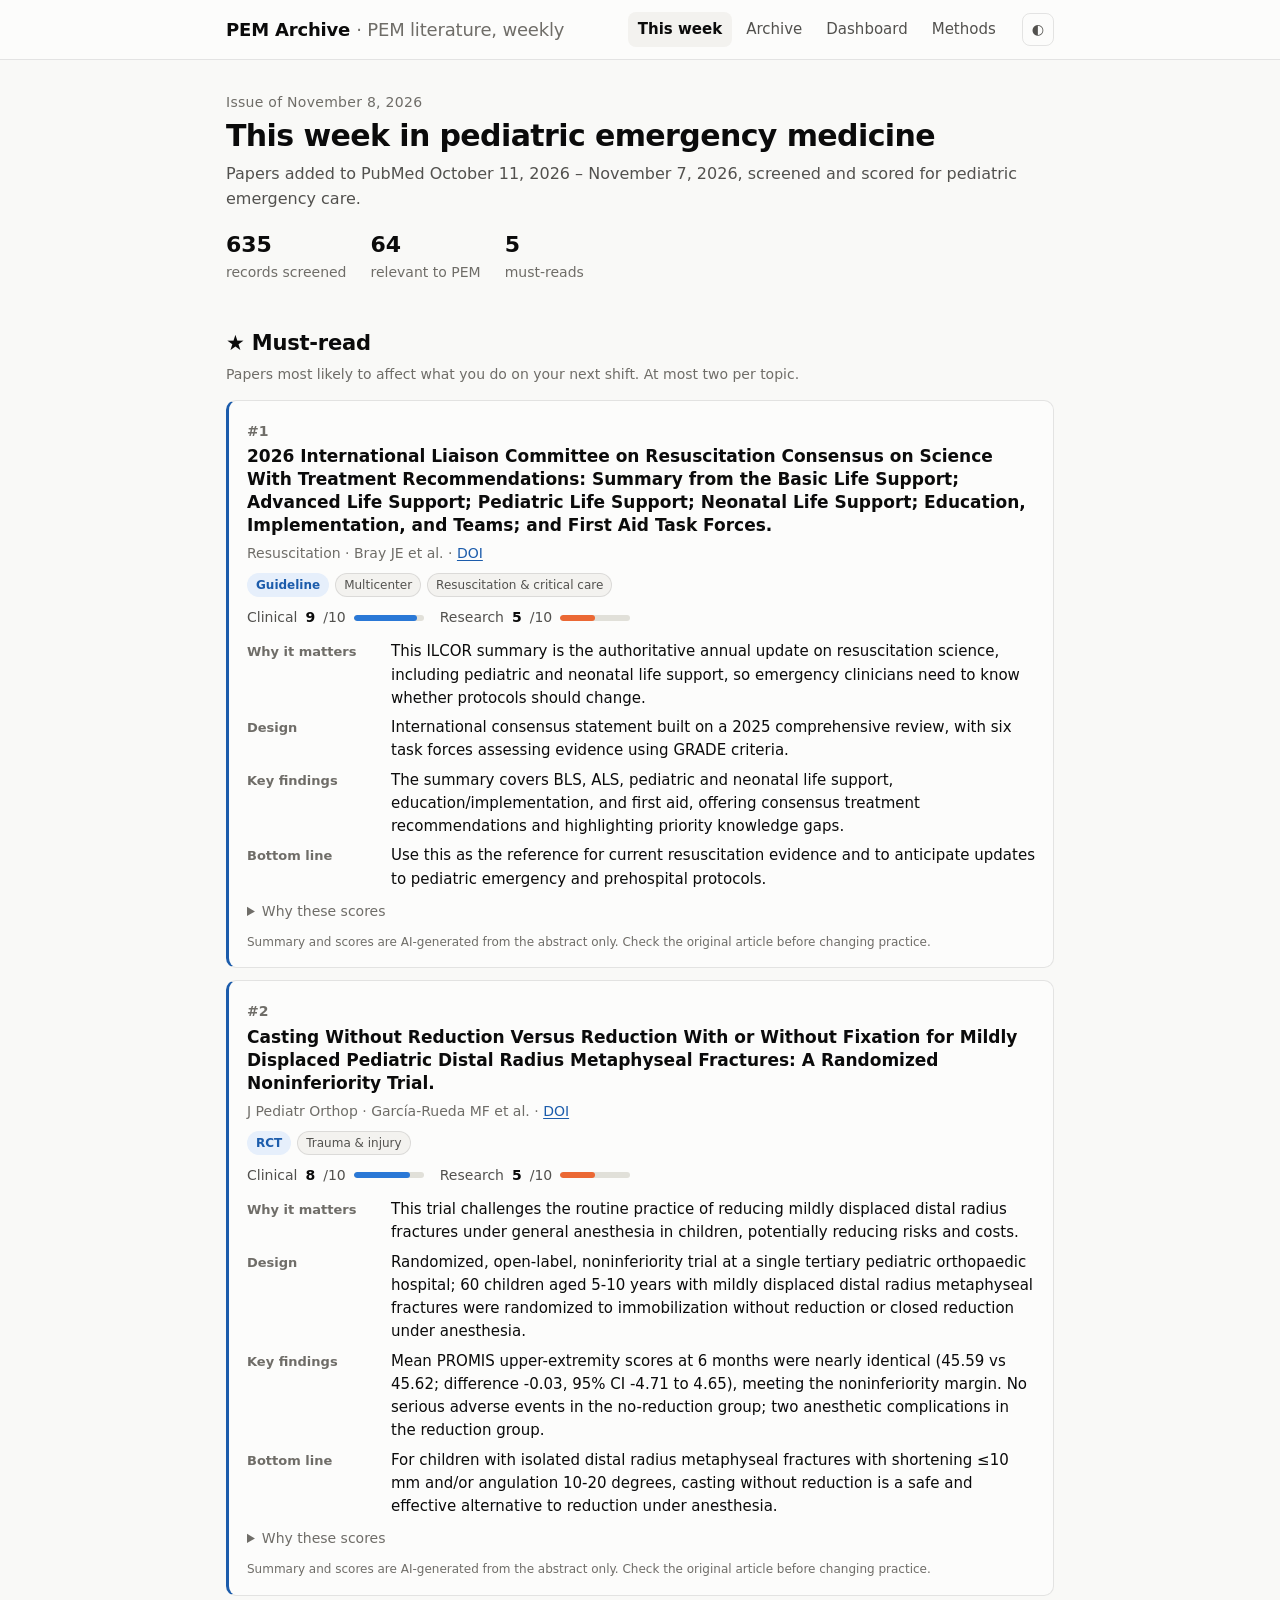
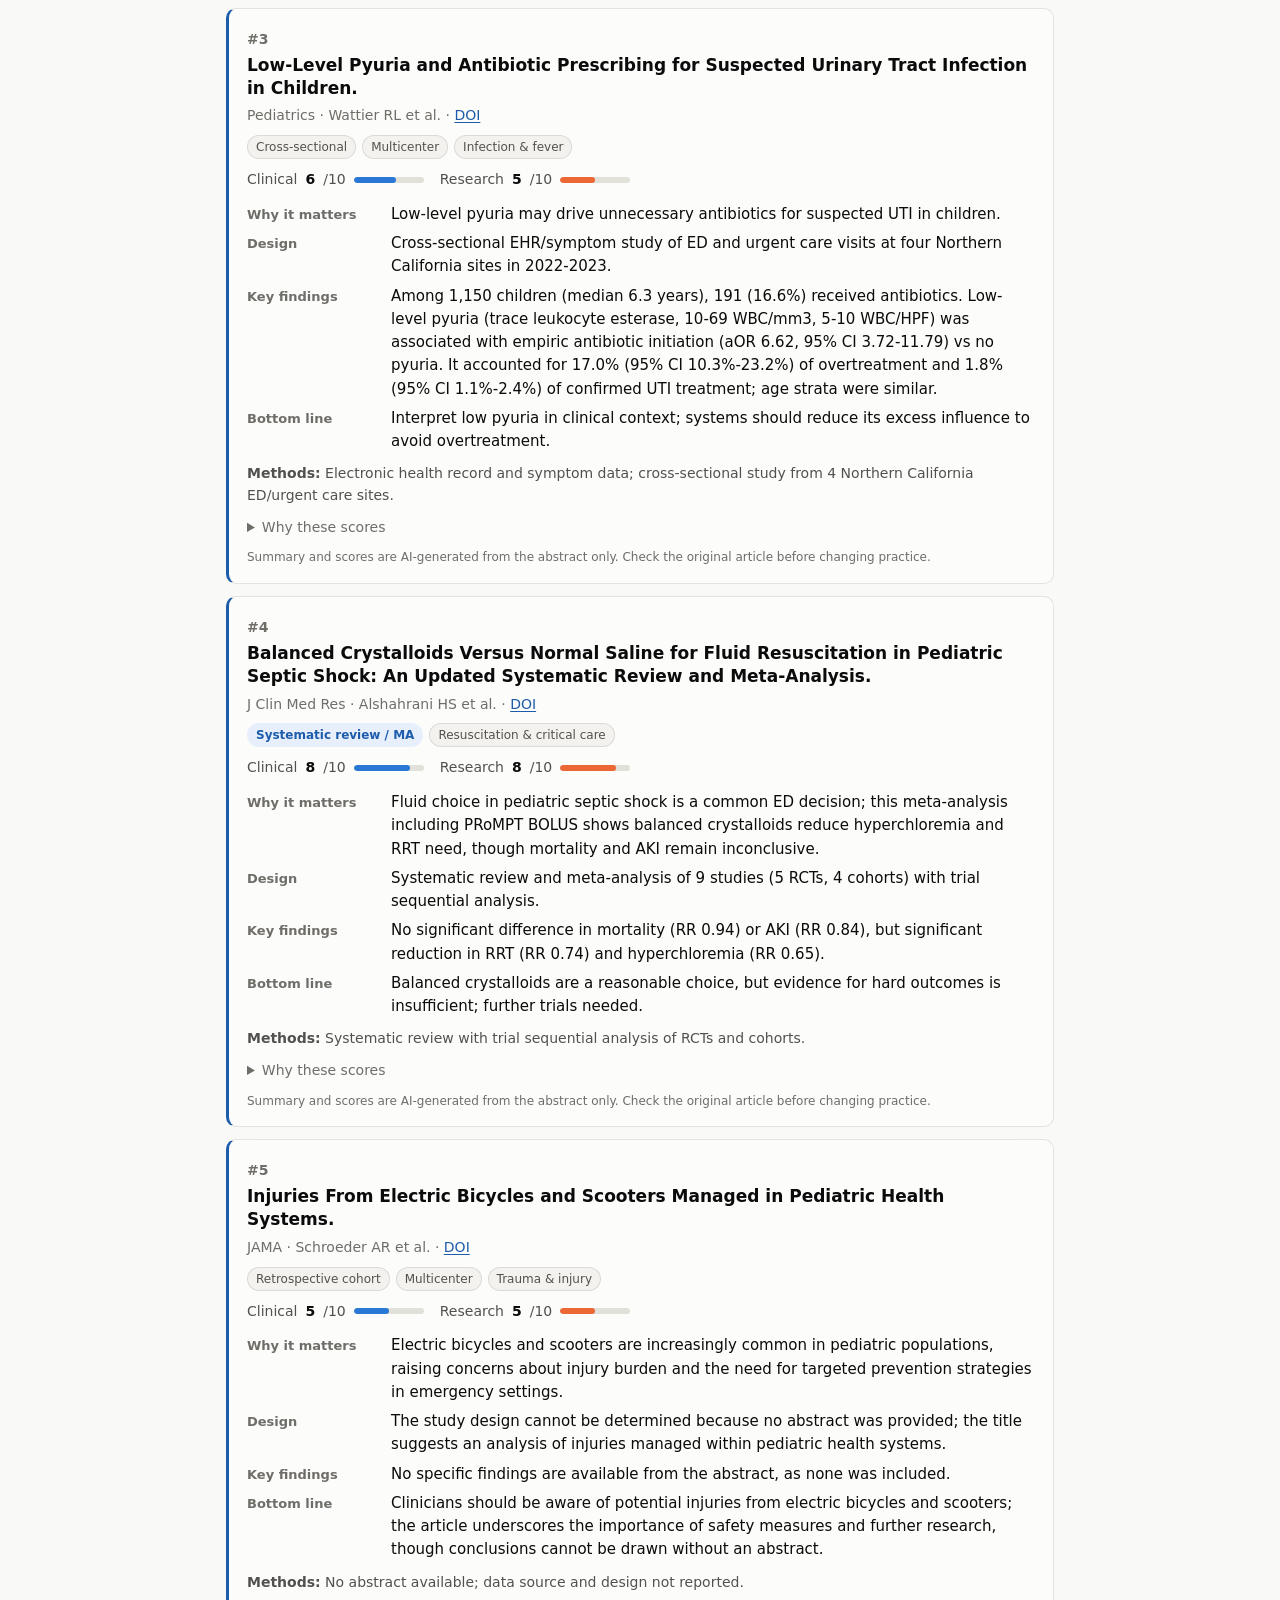
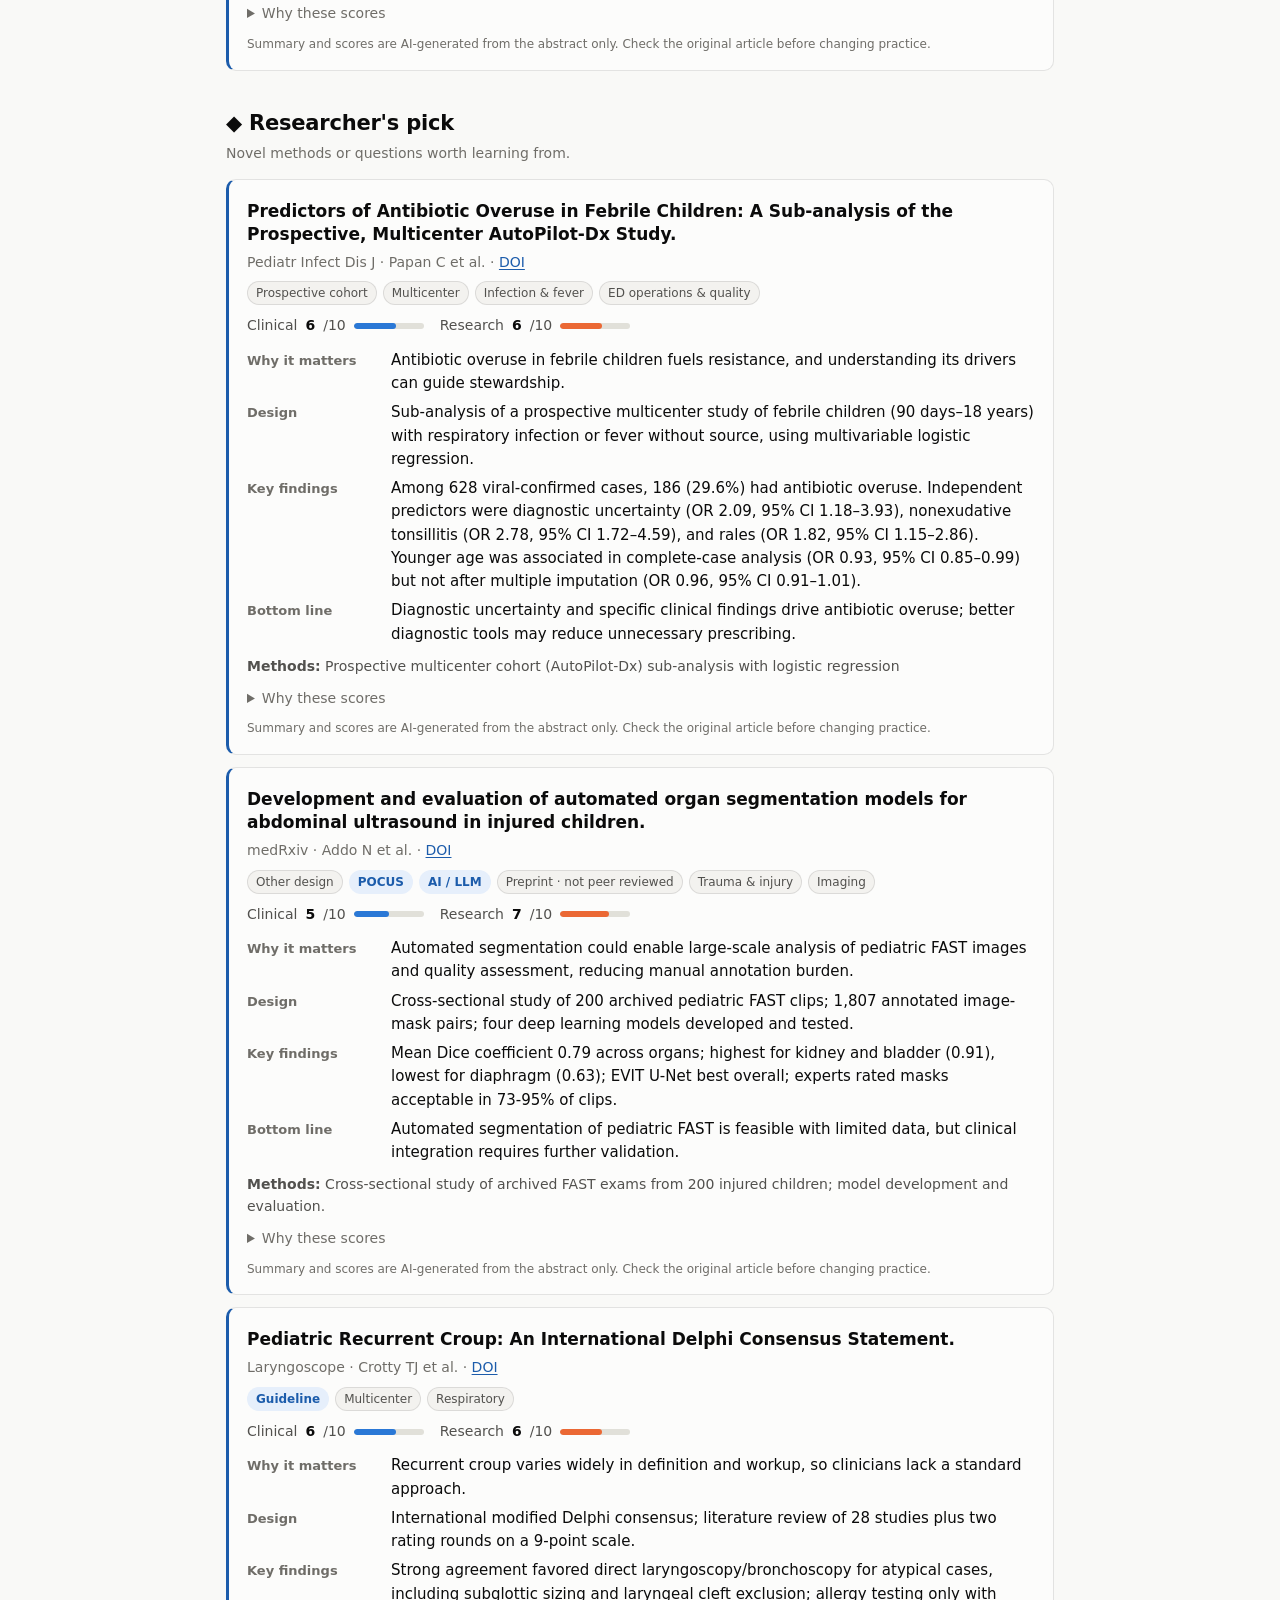
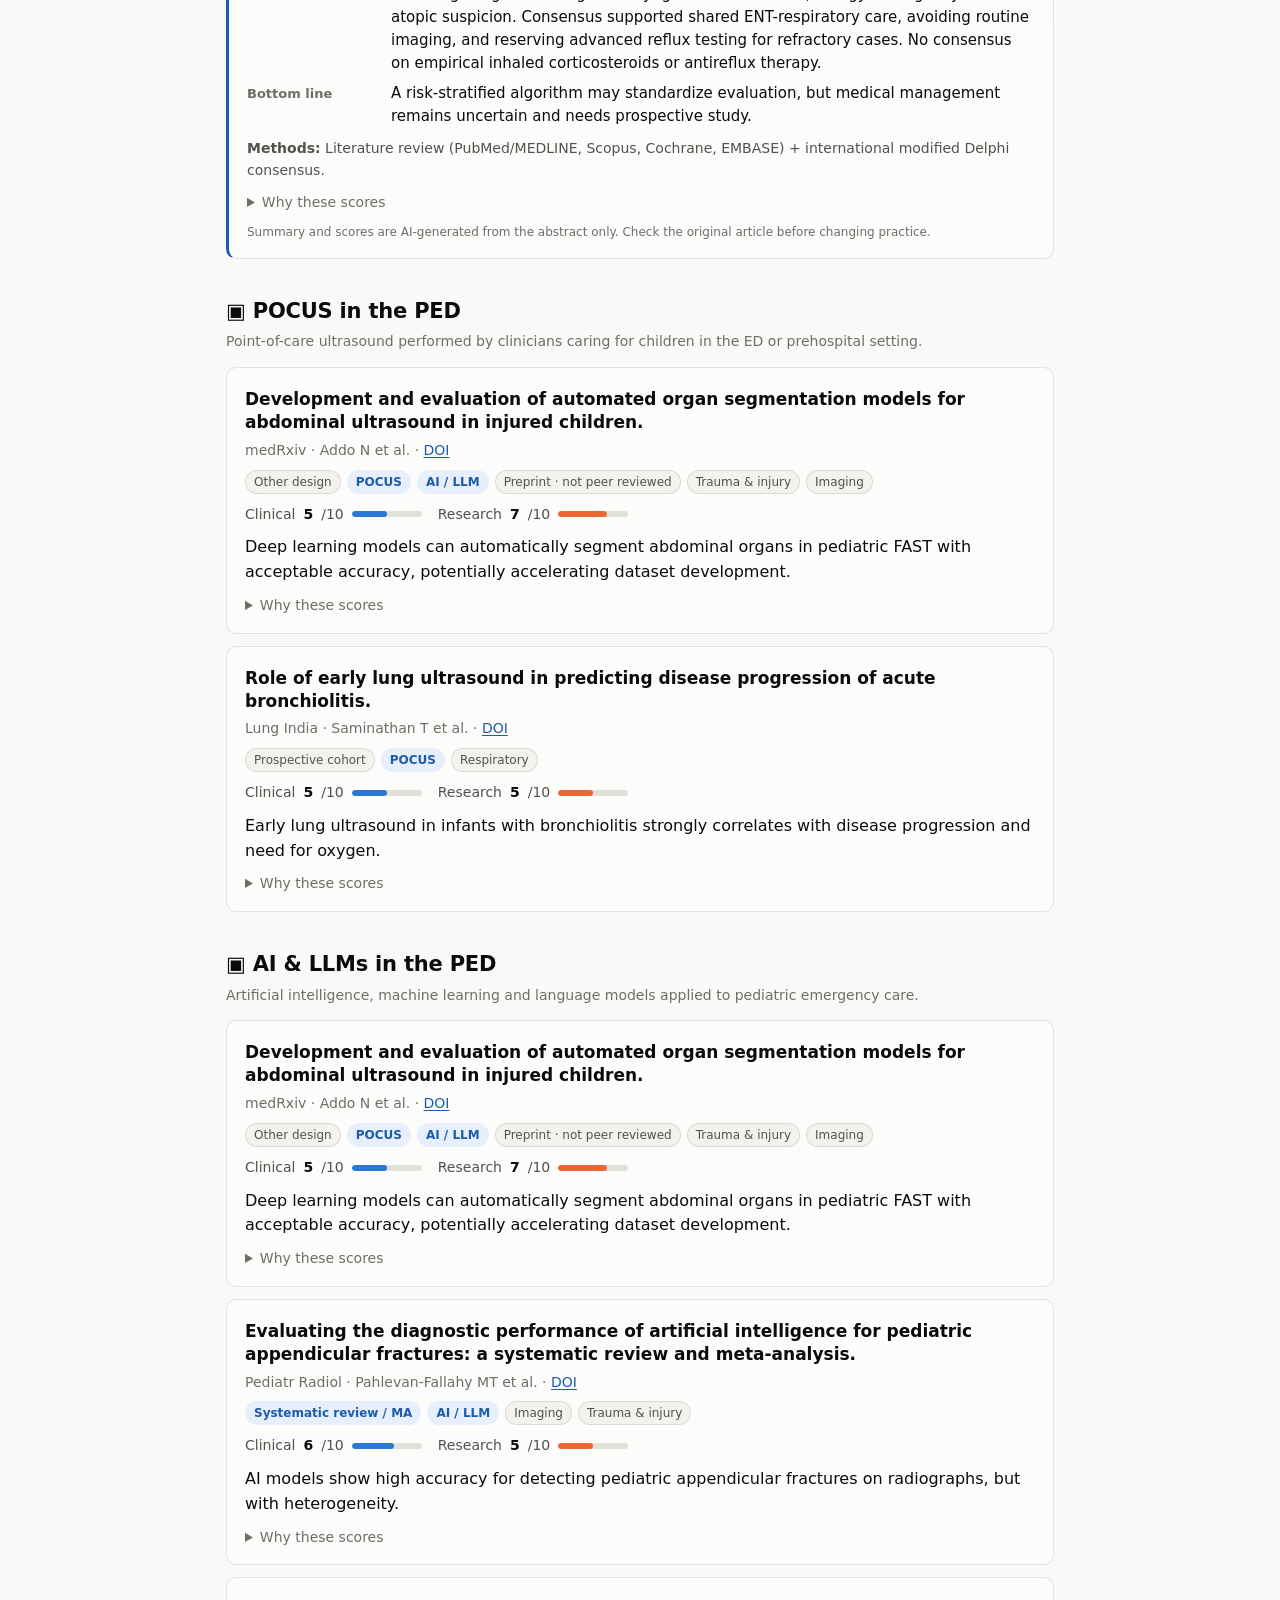
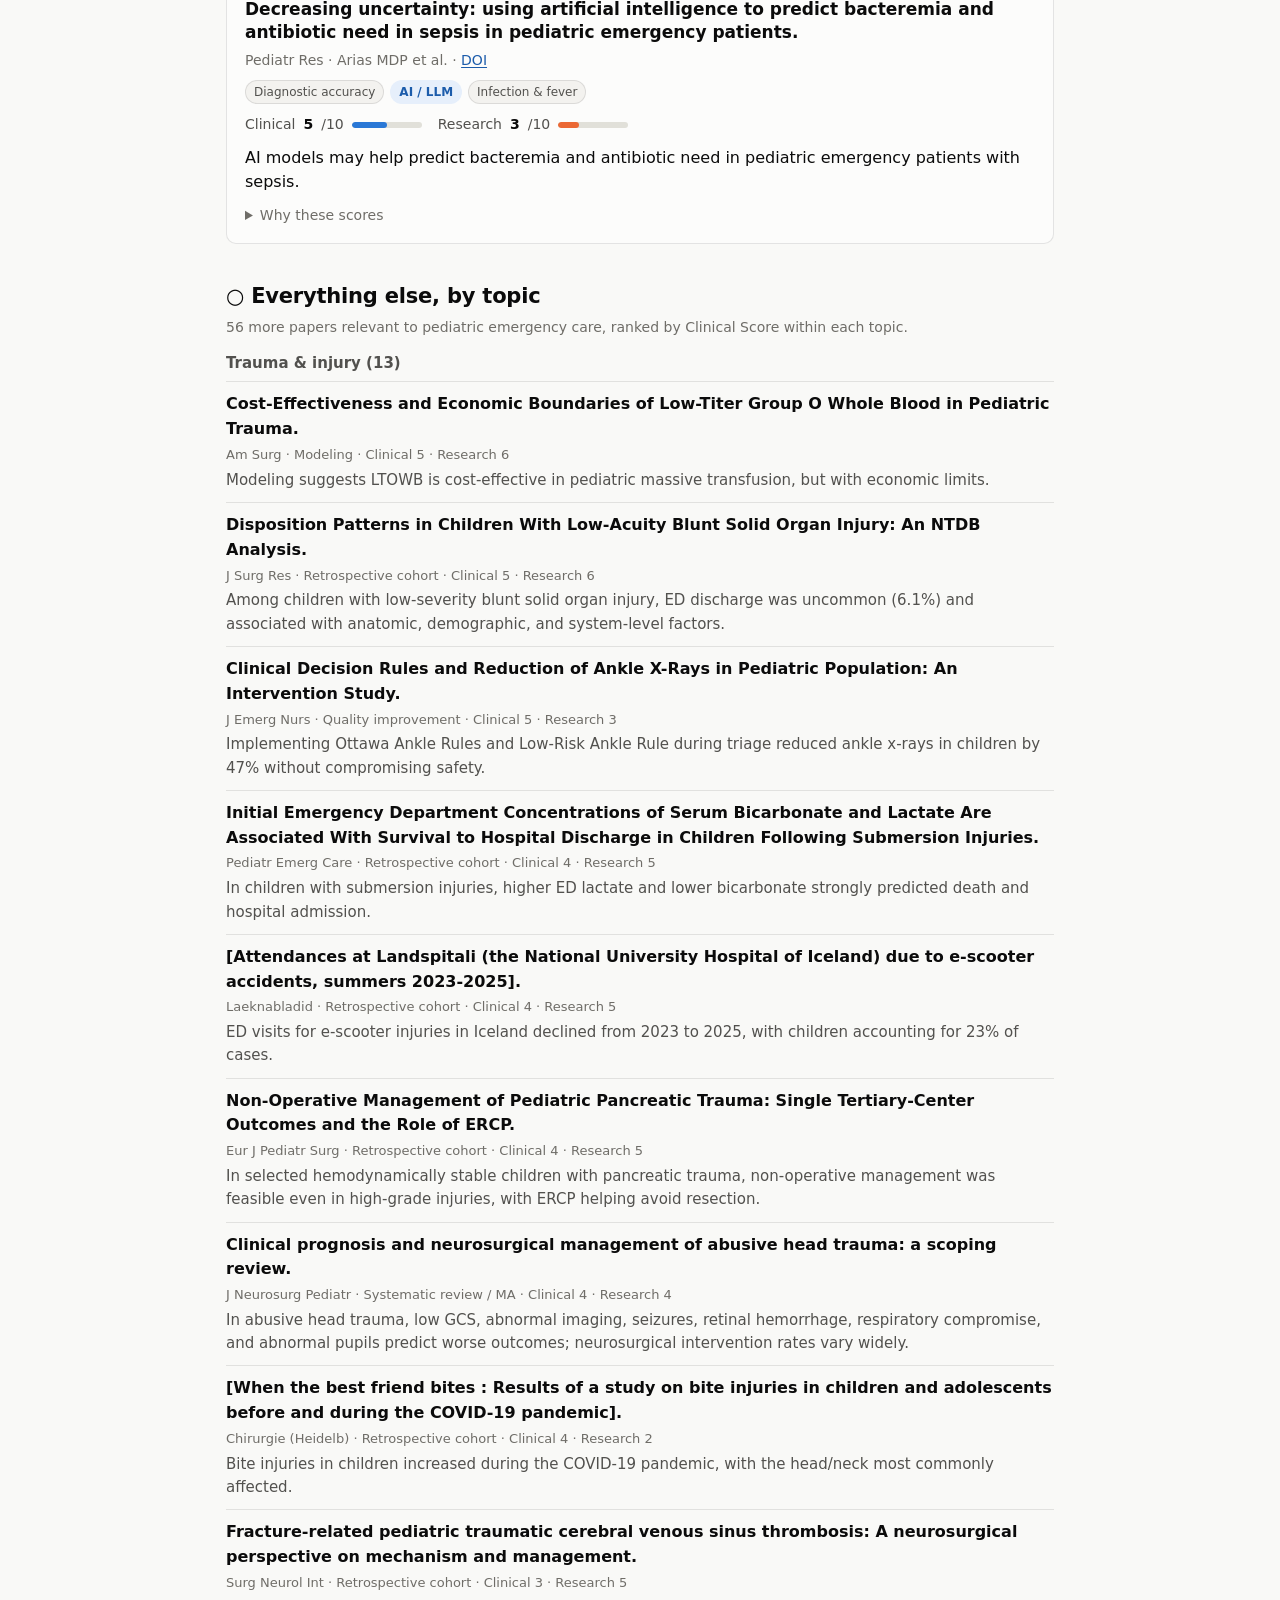
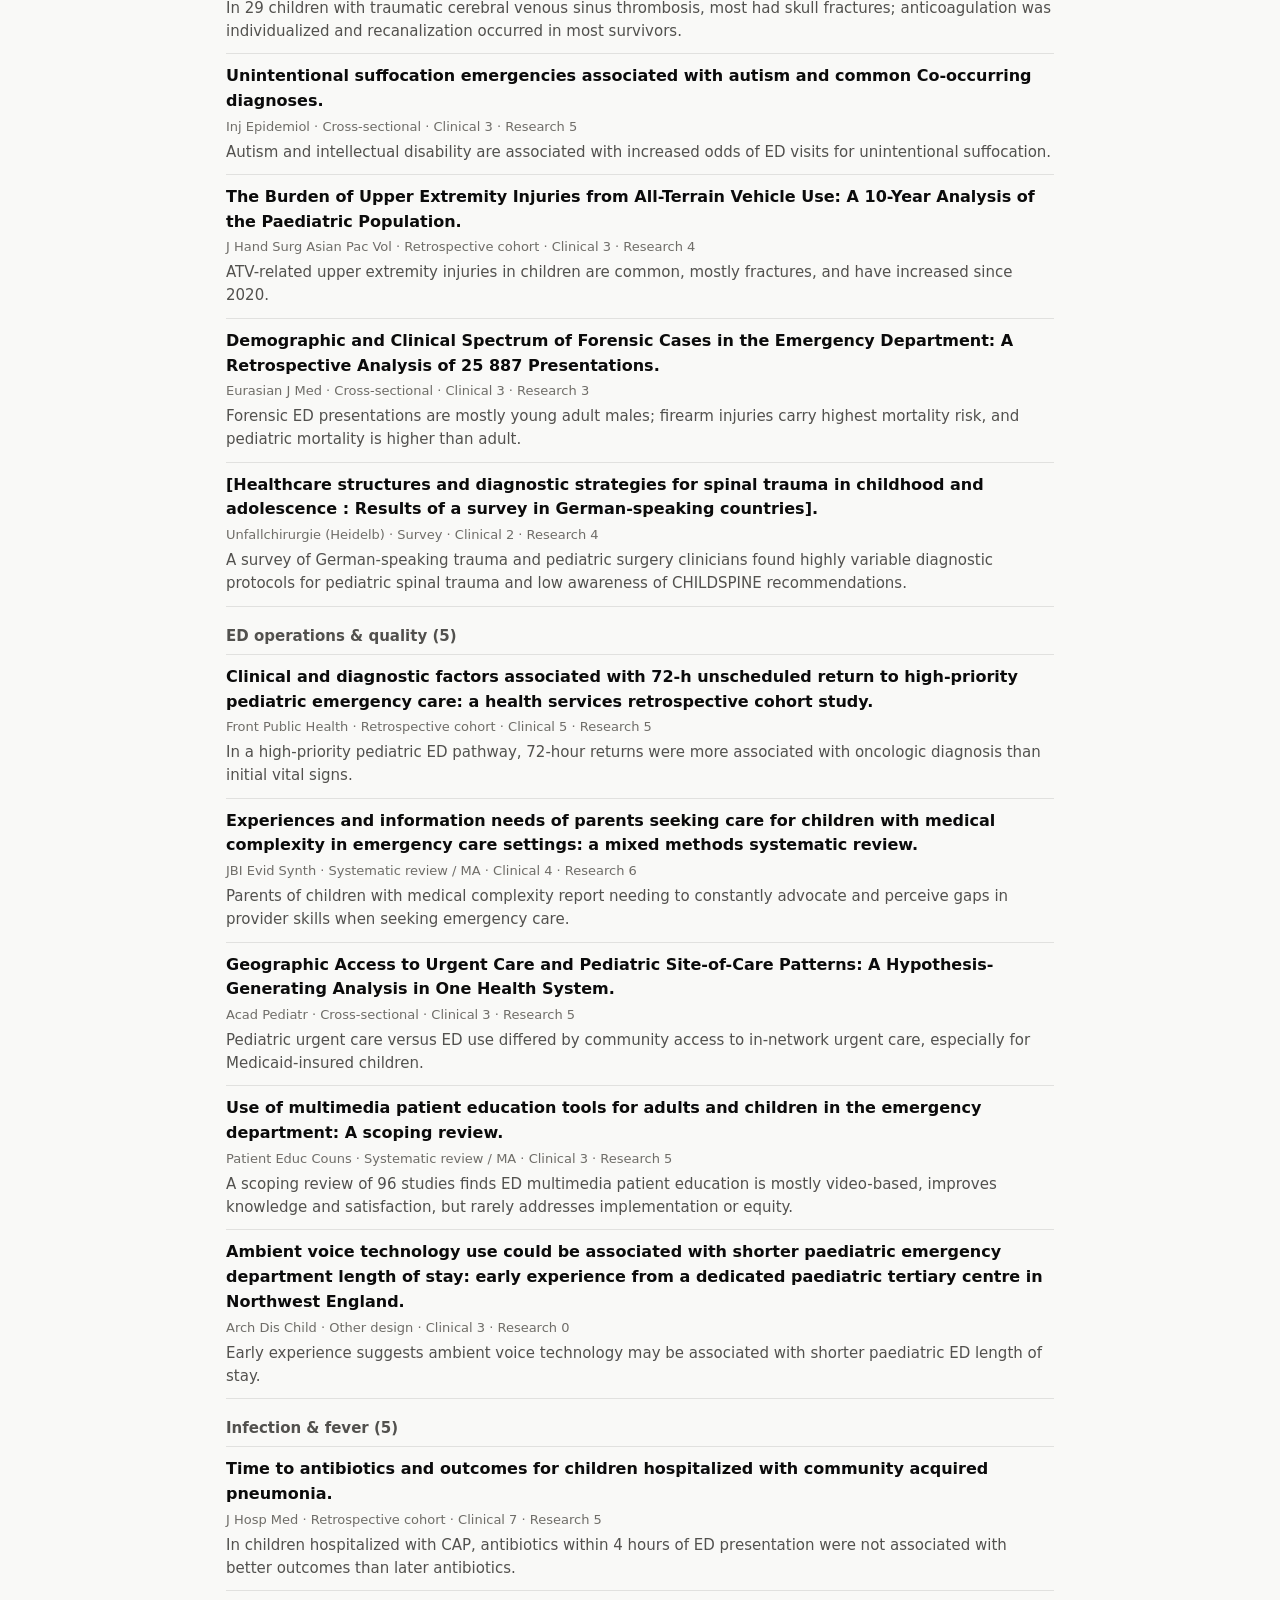
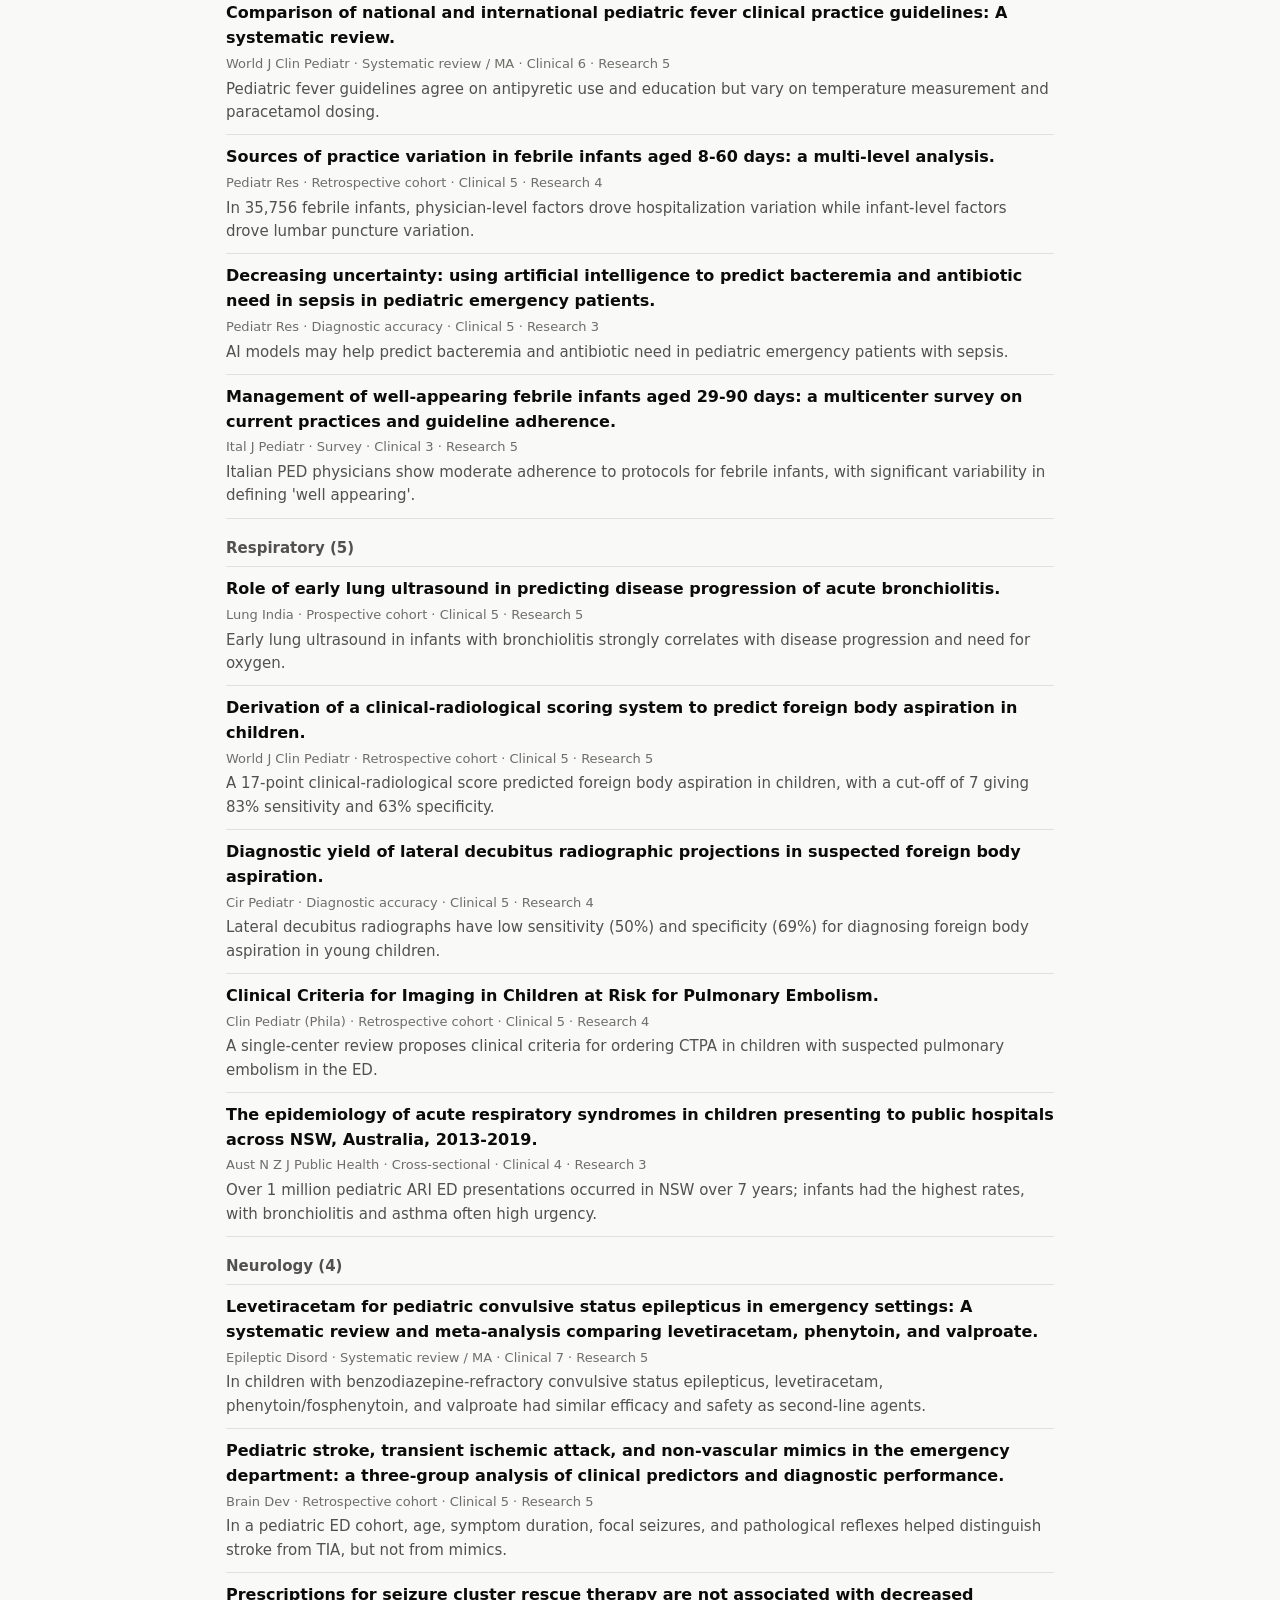
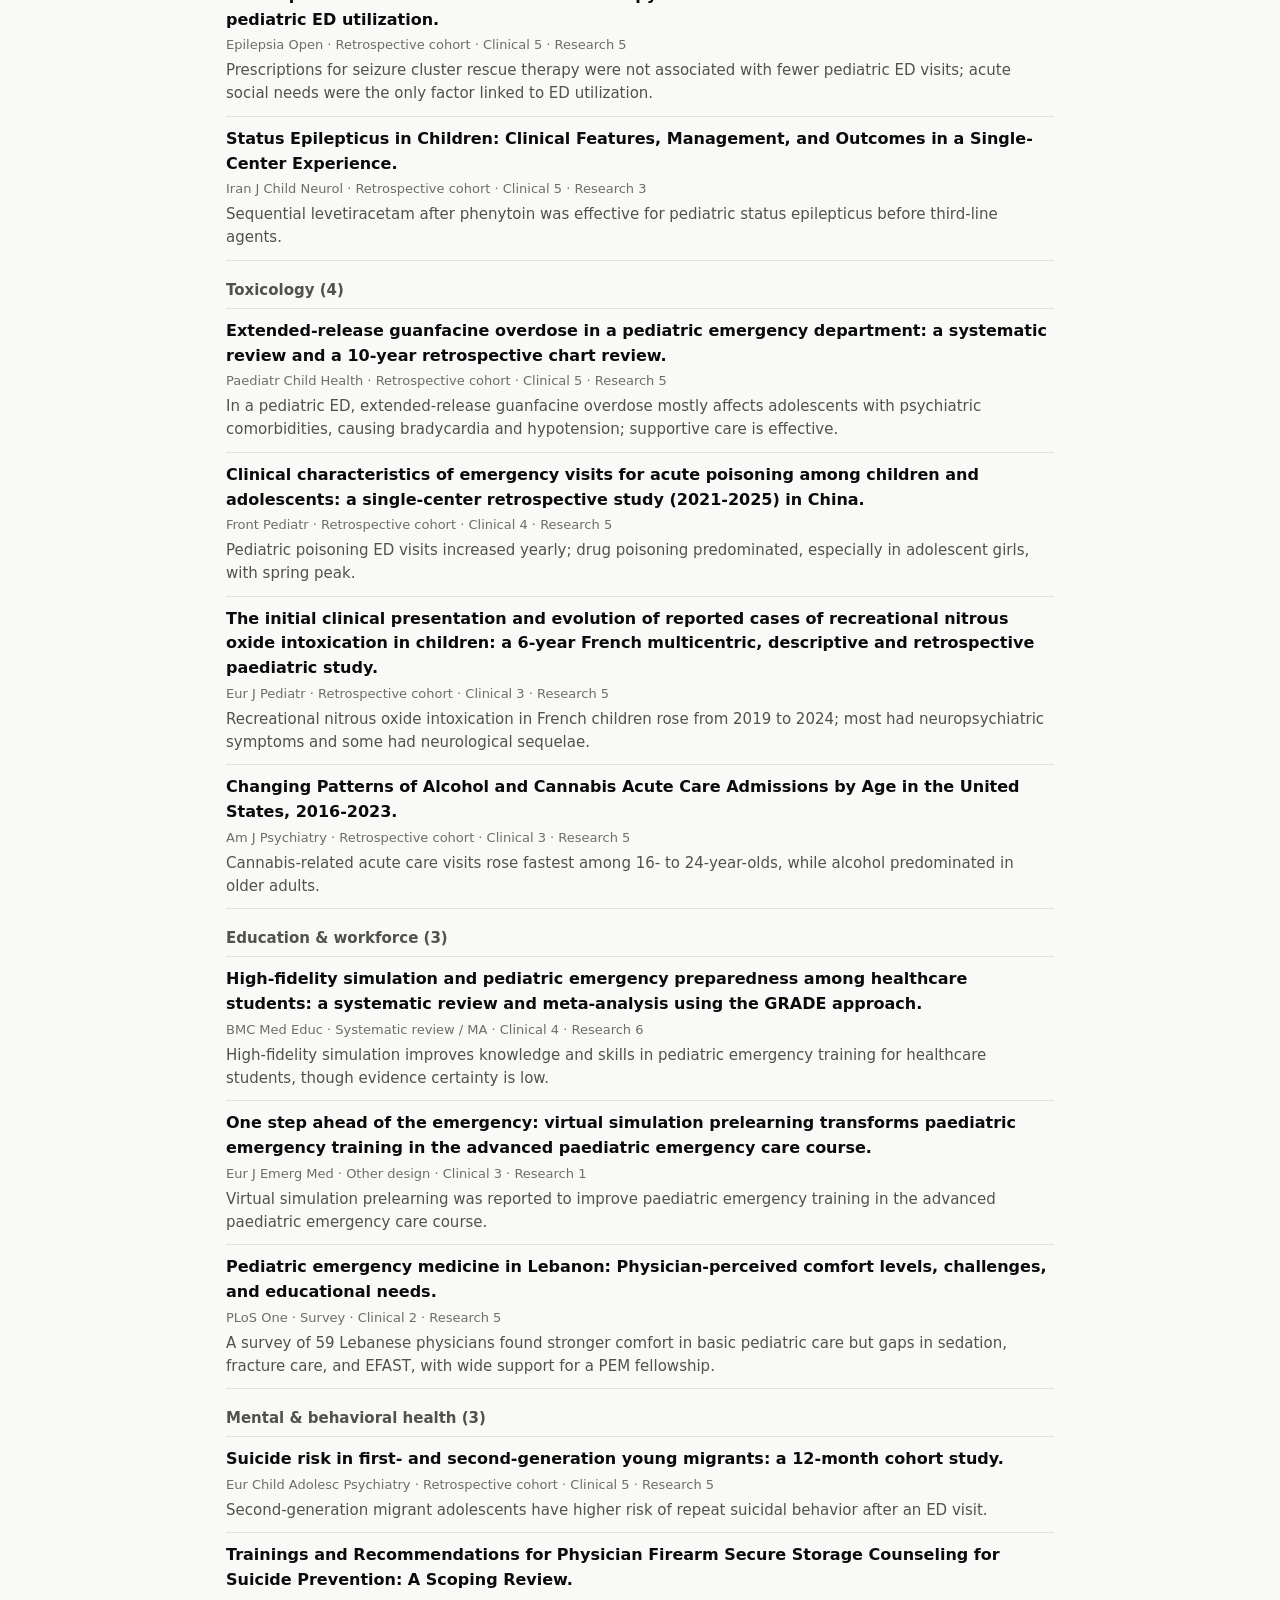
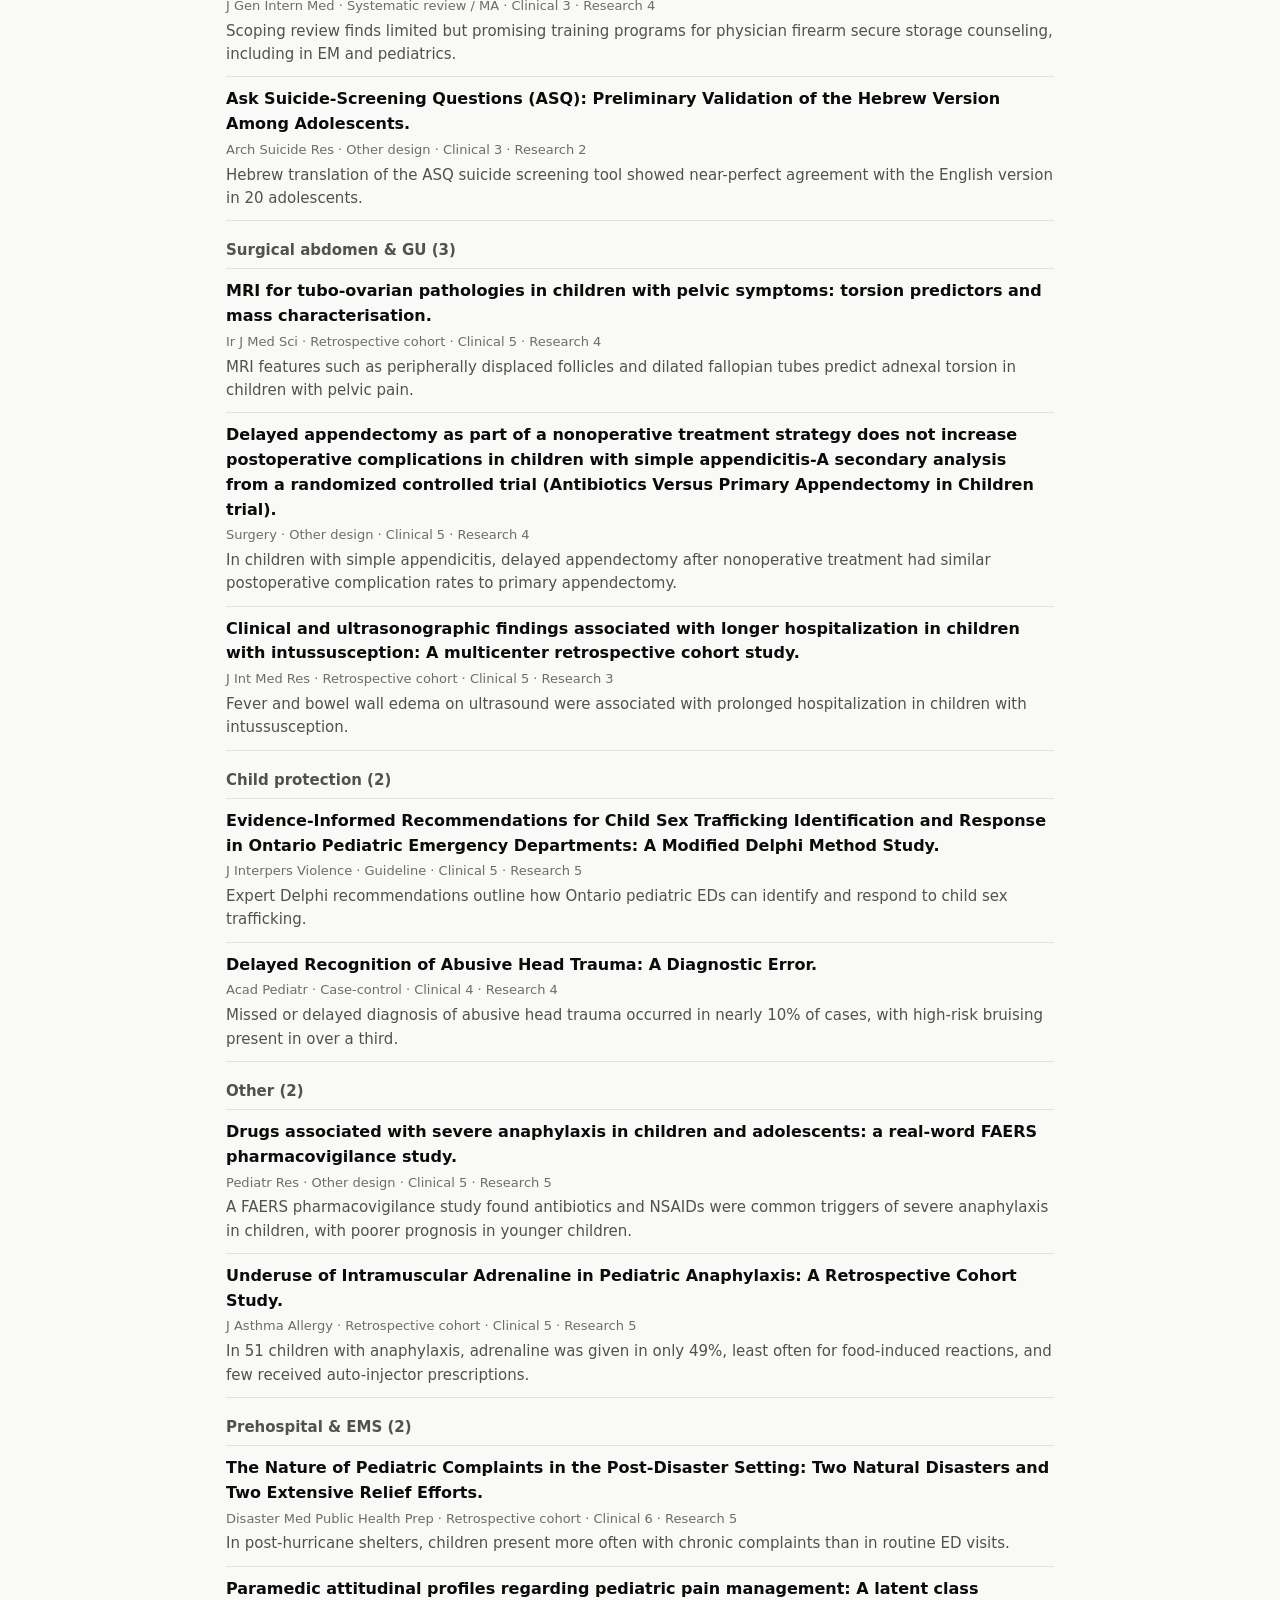
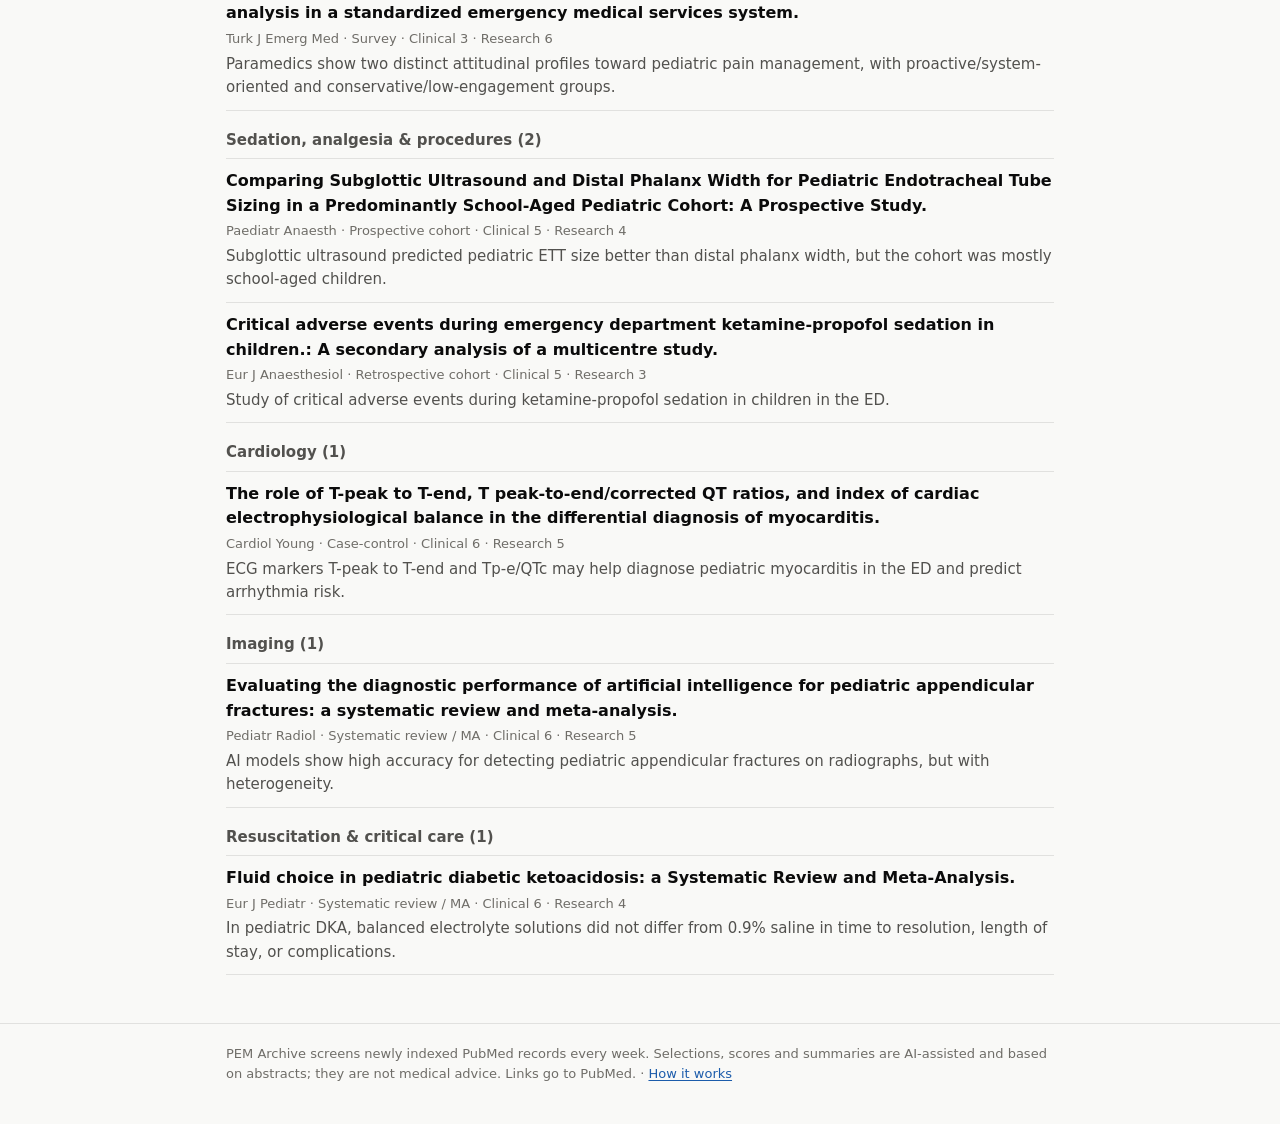
==== commit be05ea4d: "Weekly issue 2026-11-08" ====
--- a/docs/index.html
+++ b/docs/index.html
@@ -16,128 +16,129 @@
 </div></header>
 <main class="wrap">
 <div class="issue-head">
-<p class="eyebrow">Issue of November 1, 2026</p>
+<p class="eyebrow">Issue of November 8, 2026</p>
 <h1>This week in pediatric emergency medicine</h1>
-<p class="lede">Papers added to PubMed October 4, 2026 – October 31, 2026, screened and scored for pediatric emergency care.</p>
-<ul class="stats"><li><b>818</b>records screened</li><li><b>84</b>relevant to PEM</li>
+<p class="lede">Papers added to PubMed October 11, 2026 – November 7, 2026, screened and scored for pediatric emergency care.</p>
+<ul class="stats"><li><b>635</b>records screened</li><li><b>64</b>relevant to PEM</li>
 <li><b>5</b>must-reads</li></ul></div><section><h2>★ Must-read</h2><p class="section-note">Papers most likely to affect what you do on your next shift. At most two per topic.</p><article class="card featured">
 <span class="rank">#1</span>
-<h3><a href="https://pubmed.ncbi.nlm.nih.gov/42946687/">Instrumental Support Calls vs. Caring Contacts Texts to Prevent Suicide in Adolescents and Adults: The SPARC Randomized Clinical Trial.</a></h3>
-<p class="meta">Am J Psychiatry · Radin AK et al. · <a href="https://doi.org/10.1176/appi.ajp.20260157">DOI</a></p>
-<div class="badges"><span class="badge strong">RCT</span><span class="badge ">Multicenter</span><span class="badge ">Mental &amp; behavioral health</span></div>
-<div class="scores"><span class="score">Clinical <b>9</b>/10 <span class="meter c" aria-hidden="true"><i style="width:90%"></i></span></span><span class="score">Research <b>7</b>/10 <span class="meter r" aria-hidden="true"><i style="width:70%"></i></span></span></div>
-<dl class="summary"><dt>Why it matters</dt><dd>Suicide risk screening in EDs is common, but optimal post-discharge follow-up is unclear; this trial provides age-specific evidence.</dd><dt>Design</dt><dd>Pragmatic comparative effectiveness RCT across 9 EDs and 36 primary care clinics, randomizing 723 adolescents and 797 adults to instrumental support calls or caring contacts texts.</dd><dt>Key findings</dt><dd>At 6 months, adults had higher suicidal ideation/behavior scores with texts than calls; at 12 months, adolescents had lower scores with texts than calls. Outcomes were otherwise similar.</dd><dt>Bottom line</dt><dd>Post-ED suicide prevention follow-up should be tailored by age: connection-focused texts for adolescents, early instrumental calls for adults.</dd></dl>
-<p class="methods"><b>Methods:</b> Pragmatic multicenter RCT with age-stratified randomization across EDs and primary care clinics.</p>
-<details class="why"><summary>Why these scores</summary><p><b>Clinical:</b> Large pragmatic RCT showing age-dependent benefit of two post-ED suicide prevention follow-up strategies, directly informing discharge planning for adolescents after ED suicide risk screening.</p><p><b>Research:</b> Pragmatic multicenter RCT with age-stratified randomization comparing two follow-up interventions; robust design and clear age-specific findings.</p></details>
+<h3><a href="https://pubmed.ncbi.nlm.nih.gov/42988037/">2026 International Liaison Committee on Resuscitation Consensus on Science With Treatment Recommendations: Summary from the Basic Life Support; Advanced Life Support; Pediatric Life Support; Neonatal Life Support; Education, Implementation, and Teams; and First Aid Task Forces.</a></h3>
+<p class="meta">Resuscitation · Bray JE et al. · <a href="https://doi.org/10.1016/j.resuscitation.2026.111328">DOI</a></p>
+<div class="badges"><span class="badge strong">Guideline</span><span class="badge ">Multicenter</span><span class="badge ">Resuscitation &amp; critical care</span></div>
+<div class="scores"><span class="score">Clinical <b>9</b>/10 <span class="meter c" aria-hidden="true"><i style="width:90%"></i></span></span><span class="score">Research <b>5</b>/10 <span class="meter r" aria-hidden="true"><i style="width:50%"></i></span></span></div>
+<dl class="summary"><dt>Why it matters</dt><dd>This ILCOR summary is the authoritative annual update on resuscitation science, including pediatric and neonatal life support, so emergency clinicians need to know whether protocols should change.</dd><dt>Design</dt><dd>International consensus statement built on a 2025 comprehensive review, with six task forces assessing evidence using GRADE criteria.</dd><dt>Key findings</dt><dd>The summary covers BLS, ALS, pediatric and neonatal life support, education/implementation, and first aid, offering consensus treatment recommendations and highlighting priority knowledge gaps.</dd><dt>Bottom line</dt><dd>Use this as the reference for current resuscitation evidence and to anticipate updates to pediatric emergency and prehospital protocols.</dd></dl>
+<details class="why"><summary>Why these scores</summary><p><b>Clinical:</b> Evidence-based international resuscitation consensus that directly updates pediatric and neonatal life support recommendations.</p><p><b>Research:</b> Standard GRADE-based consensus process, but with explicitly listed research priorities; little methodologic novelty.</p></details>
 <p class="ai-note">Summary and scores are AI-generated from the abstract only. Check the original article before changing practice.</p>
 </article><article class="card featured">
 <span class="rank">#2</span>
-<h3><a href="https://pubmed.ncbi.nlm.nih.gov/42925921/">Utility of MRI as sole cross-sectional imaging for pediatric cervical spine clearance following radiography.</a></h3>
-<p class="meta">J Pediatr Surg · Kahan AM et al. · <a href="https://doi.org/10.1016/j.jpedsurg.2026.163548">DOI</a></p>
-<div class="badges"><span class="badge ">Prospective cohort</span><span class="badge ">Multicenter</span><span class="badge ">Trauma &amp; injury</span><span class="badge ">Imaging</span></div>
-<div class="scores"><span class="score">Clinical <b>8</b>/10 <span class="meter c" aria-hidden="true"><i style="width:80%"></i></span></span><span class="score">Research <b>6</b>/10 <span class="meter r" aria-hidden="true"><i style="width:60%"></i></span></span></div>
-<dl class="summary"><dt>Why it matters</dt><dd>Children with abnormal cervical spine X-rays or persistent pain often get both CT and MRI; this analysis questions CT&#x27;s added value.</dd><dt>Design</dt><dd>Secondary analysis of a multicenter prospective cohort of pediatric blunt cervical spine imaging at 72 US trauma centers.</dd><dt>Key findings</dt><dd>Among 106 children with abnormal X-rays, 15.1% had CT-positive but MRI-negative findings, yet none were clinically significant or unstable. Among 71 with normal X-rays and persistent pain, 11.3% were discordant with no significant CT-only injuries; a direct MRI pathway found no clinically significant injury needing rescue CT.</dd><dt>Bottom line</dt><dd>When cross-sectional imaging is indicated, MRI alone is preferable when feasible; routine CT plus MRI is not supported. Outpatient reassessment with collar immobilization may be reasonable in selected neurologically intact children.</dd></dl>
-<details class="why"><summary>Why these scores</summary><p><b>Clinical:</b> This secondary analysis of a multicenter prospective cohort suggests MRI alone is sufficient after abnormal XR or persistent pain, potentially reducing CT use in pediatric cervical spine clearance.</p><p><b>Research:</b> Leverages a large prospective multicenter trauma imaging cohort to answer a focused question about unnecessary dual cross-sectional imaging, with clear clinical follow-up.</p></details>
+<h3><a href="https://pubmed.ncbi.nlm.nih.gov/42969186/">Casting Without Reduction Versus Reduction With or Without Fixation for Mildly Displaced Pediatric Distal Radius Metaphyseal Fractures: A Randomized Noninferiority Trial.</a></h3>
+<p class="meta">J Pediatr Orthop · García-Rueda MF et al. · <a href="https://doi.org/10.1097/BPO.0000000000003520">DOI</a></p>
+<div class="badges"><span class="badge strong">RCT</span><span class="badge ">Trauma &amp; injury</span></div>
+<div class="scores"><span class="score">Clinical <b>8</b>/10 <span class="meter c" aria-hidden="true"><i style="width:80%"></i></span></span><span class="score">Research <b>5</b>/10 <span class="meter r" aria-hidden="true"><i style="width:50%"></i></span></span></div>
+<dl class="summary"><dt>Why it matters</dt><dd>This trial challenges the routine practice of reducing mildly displaced distal radius fractures under general anesthesia in children, potentially reducing risks and costs.</dd><dt>Design</dt><dd>Randomized, open-label, noninferiority trial at a single tertiary pediatric orthopaedic hospital; 60 children aged 5-10 years with mildly displaced distal radius metaphyseal fractures were randomized to immobilization without reduction or closed reduction under anesthesia.</dd><dt>Key findings</dt><dd>Mean PROMIS upper-extremity scores at 6 months were nearly identical (45.59 vs 45.62; difference -0.03, 95% CI -4.71 to 4.65), meeting the noninferiority margin. No serious adverse events in the no-reduction group; two anesthetic complications in the reduction group.</dd><dt>Bottom line</dt><dd>For children with isolated distal radius metaphyseal fractures with shortening ≤10 mm and/or angulation 10-20 degrees, casting without reduction is a safe and effective alternative to reduction under anesthesia.</dd></dl>
+<details class="why"><summary>Why these scores</summary><p><b>Clinical:</b> Noninferiority trial showing casting without reduction is noninferior to reduction under anesthesia, potentially avoiding unnecessary procedures.</p><p><b>Research:</b> Single-center open-label RCT with small sample; noninferiority design is standard but question is clinically important.</p></details>
 <p class="ai-note">Summary and scores are AI-generated from the abstract only. Check the original article before changing practice.</p>
 </article><article class="card featured">
 <span class="rank">#3</span>
-<h3><a href="https://pubmed.ncbi.nlm.nih.gov/42945751/">Efficacy and safety of intranasal and buccal midazolam versus intravenous, intramuscular, and rectal benzodiazepines for the termination of acute seizures in children: a systematic review and meta-analysis.</a></h3>
-<p class="meta">Seizure · Alsabri M et al. · <a href="https://doi.org/10.1016/j.seizure.2026.10.014">DOI</a></p>
-<div class="badges"><span class="badge strong">Systematic review / MA</span><span class="badge ">Neurology</span></div>
-<div class="scores"><span class="score">Clinical <b>8</b>/10 <span class="meter c" aria-hidden="true"><i style="width:80%"></i></span></span><span class="score">Research <b>6</b>/10 <span class="meter r" aria-hidden="true"><i style="width:60%"></i></span></span></div>
-<dl class="summary"><dt>Why it matters</dt><dd>Children with acute seizures in the ED or prehospital need rapid, safe benzodiazepine delivery; route choice affects time to control.</dd><dt>Design</dt><dd>Systematic review and meta-analysis of 23 randomized controlled trials (2238 children) comparing intranasal or buccal midazolam with intravenous, intramuscular, rectal, or oral benzodiazepines.</dd><dt>Key findings</dt><dd>Seizure cessation at 10 minutes was comparable overall (RR 1.04, 95% CI 0.99-1.09). Transmucosal midazolam was better than rectal diazepam (RR 1.18), reduced 60-minute seizure recurrence (RR 0.62), was administered faster, and shortened time to seizure control; respiratory adverse events did not differ.</dd><dt>Bottom line</dt><dd>Intranasal or buccal midazolam is an effective, safe first-line rescue option and may be preferred when IV access is not immediately available.</dd></dl>
-<details class="why"><summary>Why these scores</summary><p><b>Clinical:</b> High-quality meta-analysis of RCTs supporting transmucosal midazolam as a fast, safe first-line option for pediatric seizure termination.</p><p><b>Research:</b> Comprehensive systematic review and meta-analysis comparing administration routes, with standard methodology and useful subgroup comparisons.</p></details>
+<h3><a href="https://pubmed.ncbi.nlm.nih.gov/42982088/">Low-Level Pyuria and Antibiotic Prescribing for Suspected Urinary Tract Infection in Children.</a></h3>
+<p class="meta">Pediatrics · Wattier RL et al. · <a href="https://doi.org/10.1542/peds.2026-077011">DOI</a></p>
+<div class="badges"><span class="badge ">Cross-sectional</span><span class="badge ">Multicenter</span><span class="badge ">Infection &amp; fever</span></div>
+<div class="scores"><span class="score">Clinical <b>6</b>/10 <span class="meter c" aria-hidden="true"><i style="width:60%"></i></span></span><span class="score">Research <b>5</b>/10 <span class="meter r" aria-hidden="true"><i style="width:50%"></i></span></span></div>
+<dl class="summary"><dt>Why it matters</dt><dd>Low-level pyuria may drive unnecessary antibiotics for suspected UTI in children.</dd><dt>Design</dt><dd>Cross-sectional EHR/symptom study of ED and urgent care visits at four Northern California sites in 2022-2023.</dd><dt>Key findings</dt><dd>Among 1,150 children (median 6.3 years), 191 (16.6%) received antibiotics. Low-level pyuria (trace leukocyte esterase, 10-69 WBC/mm3, 5-10 WBC/HPF) was associated with empiric antibiotic initiation (aOR 6.62, 95% CI 3.72-11.79) vs no pyuria. It accounted for 17.0% (95% CI 10.3%-23.2%) of overtreatment and 1.8% (95% CI 1.1%-2.4%) of confirmed UTI treatment; age strata were similar.</dd><dt>Bottom line</dt><dd>Interpret low pyuria in clinical context; systems should reduce its excess influence to avoid overtreatment.</dd></dl>
+<p class="methods"><b>Methods:</b> Electronic health record and symptom data; cross-sectional study from 4 Northern California ED/urgent care sites.</p>
+<details class="why"><summary>Why these scores</summary><p><b>Clinical:</b> Cross-sectional evidence that low pyuria prompts antibiotics and contributes to overtreatment; supports more nuanced UTI decision-making.</p><p><b>Research:</b> Standard multivariable regression plus attributable-fraction analysis in a multi-site pediatric ED/urgent care dataset; useful for stewardship interventions.</p></details>
 <p class="ai-note">Summary and scores are AI-generated from the abstract only. Check the original article before changing practice.</p>
 </article><article class="card featured">
 <span class="rank">#4</span>
-<h3><a href="https://pubmed.ncbi.nlm.nih.gov/42957612/">Timing of the Adrenaline Administration in Witnessed Pediatric Out-of-Hospital Cardiac Arrest: Retrospective, National Cohort Study in Japan, Using a 2014-2020 Dataset.</a></h3>
-<p class="meta">Pediatr Crit Care Med · Okajima K et al. · <a href="https://doi.org/10.1097/PCC.0000000000004094">DOI</a></p>
-<div class="badges"><span class="badge ">Retrospective cohort</span><span class="badge ">Multicenter</span><span class="badge ">Resuscitation &amp; critical care</span><span class="badge ">Prehospital &amp; EMS</span></div>
-<div class="scores"><span class="score">Clinical <b>6</b>/10 <span class="meter c" aria-hidden="true"><i style="width:60%"></i></span></span><span class="score">Research <b>8</b>/10 <span class="meter r" aria-hidden="true"><i style="width:80%"></i></span></span></div>
-<dl class="summary"><dt>Why it matters</dt><dd>The optimal timing of epinephrine in pediatric cardiac arrest is uncertain, and observational studies are prone to resuscitation time bias.</dd><dt>Design</dt><dd>Retrospective analysis of the Japanese JAAM-OHCA registry (2014-2020) using risk-set matching with time-dependent propensity scores to compare adrenaline administration in specified time intervals after EMS contact.</dd><dt>Key findings</dt><dd>Among 259 witnessed pediatric OHCA patients, risk ratios for 1-month survival were not significantly different across time intervals (e.g., RR 2.94 for 1-10 min, 0.97 for 11-15 min, 1.00 for 16-20 min, 1.35 for 21-25 min, 1.71 for 26-30 min). No association was found between earlier adrenaline and survival or favorable neurologic outcome.</dd><dt>Bottom line</dt><dd>In this registry, earlier adrenaline administration was not associated with improved outcomes in pediatric OHCA, though wide confidence intervals limit strong conclusions.</dd></dl>
-<p class="methods"><b>Methods:</b> National OHCA registry + risk-set matching with time-dependent propensity scores.</p>
-<details class="why"><summary>Why these scores</summary><p><b>Clinical:</b> Observational national study with risk-set matching; provides evidence on adrenaline timing but not definitive.</p><p><b>Research:</b> Novel application of time-dependent propensity score matching to address resuscitation time bias in pediatric OHCA.</p></details>
+<h3><a href="https://pubmed.ncbi.nlm.nih.gov/42964407/">Balanced Crystalloids Versus Normal Saline for Fluid Resuscitation in Pediatric Septic Shock: An Updated Systematic Review and Meta-Analysis.</a></h3>
+<p class="meta">J Clin Med Res · Alshahrani HS et al. · <a href="https://doi.org/10.14740/jocmr6685">DOI</a></p>
+<div class="badges"><span class="badge strong">Systematic review / MA</span><span class="badge ">Resuscitation &amp; critical care</span></div>
+<div class="scores"><span class="score">Clinical <b>8</b>/10 <span class="meter c" aria-hidden="true"><i style="width:80%"></i></span></span><span class="score">Research <b>8</b>/10 <span class="meter r" aria-hidden="true"><i style="width:80%"></i></span></span></div>
+<dl class="summary"><dt>Why it matters</dt><dd>Fluid choice in pediatric septic shock is a common ED decision; this meta-analysis including PRoMPT BOLUS shows balanced crystalloids reduce hyperchloremia and RRT need, though mortality and AKI remain inconclusive.</dd><dt>Design</dt><dd>Systematic review and meta-analysis of 9 studies (5 RCTs, 4 cohorts) with trial sequential analysis.</dd><dt>Key findings</dt><dd>No significant difference in mortality (RR 0.94) or AKI (RR 0.84), but significant reduction in RRT (RR 0.74) and hyperchloremia (RR 0.65).</dd><dt>Bottom line</dt><dd>Balanced crystalloids are a reasonable choice, but evidence for hard outcomes is insufficient; further trials needed.</dd></dl>
+<p class="methods"><b>Methods:</b> Systematic review with trial sequential analysis of RCTs and cohorts.</p>
+<details class="why"><summary>Why these scores</summary><p><b>Clinical:</b> Updated meta-analysis informs fluid choice in septic shock, showing benefits on secondary outcomes but inconclusive mortality.</p><p><b>Research:</b> Trial sequential analysis and inclusion of recent PRoMPT BOLUS trial add methodological strength.</p></details>
 <p class="ai-note">Summary and scores are AI-generated from the abstract only. Check the original article before changing practice.</p>
 </article><article class="card featured">
 <span class="rank">#5</span>
-<h3><a href="https://pubmed.ncbi.nlm.nih.gov/42961651/">ESR Essentials: trauma whole-body CT imaging-practice recommendations by the European Society of Emergency Radiology.</a></h3>
-<p class="meta">Eur Radiol · Limaye N et al. · <a href="https://doi.org/10.1007/s00330-026-12974-x">DOI</a></p>
-<div class="badges"><span class="badge strong">Guideline</span><span class="badge ">Trauma &amp; injury</span><span class="badge ">Imaging</span></div>
-<div class="scores"><span class="score">Clinical <b>8</b>/10 <span class="meter c" aria-hidden="true"><i style="width:80%"></i></span></span><span class="score">Research <b>3</b>/10 <span class="meter r" aria-hidden="true"><i style="width:30%"></i></span></span></div>
-<dl class="summary"><dt>Why it matters</dt><dd>Whole-body CT is central to major trauma evaluation, and standardized protocol selection and reporting can improve early identification of life-threatening injuries.</dd><dt>Design</dt><dd>Practice recommendations from the European Society of Emergency Radiology.</dd><dt>Key findings</dt><dd>WBCT protocols should be tailored to hemodynamic status and injury mechanism; radiologists should actively participate in trauma team care; systematic checklist-driven reporting improves reproducibility and trauma decision-making.</dd><dt>Bottom line</dt><dd>Emergency departments should align local major trauma WBCT pathways with these evidence-based recommendations, with special considerations for children.</dd></dl>
-<details class="why"><summary>Why these scores</summary><p><b>Clinical:</b> Society practice recommendations standardize WBCT use, reporting, and radiologist integration in major trauma care.</p><p><b>Research:</b> Expert guideline applying established imaging evidence to trauma pathways; limited methodological novelty.</p></details>
+<h3><a href="https://pubmed.ncbi.nlm.nih.gov/42970302/">Injuries From Electric Bicycles and Scooters Managed in Pediatric Health Systems.</a></h3>
+<p class="meta">JAMA · Schroeder AR et al. · <a href="https://doi.org/10.1001/jama.2026.20796">DOI</a></p>
+<div class="badges"><span class="badge ">Retrospective cohort</span><span class="badge ">Multicenter</span><span class="badge ">Trauma &amp; injury</span></div>
+<div class="scores"><span class="score">Clinical <b>5</b>/10 <span class="meter c" aria-hidden="true"><i style="width:50%"></i></span></span><span class="score">Research <b>5</b>/10 <span class="meter r" aria-hidden="true"><i style="width:50%"></i></span></span></div>
+<dl class="summary"><dt>Why it matters</dt><dd>Electric bicycles and scooters are increasingly common in pediatric populations, raising concerns about injury burden and the need for targeted prevention strategies in emergency settings.</dd><dt>Design</dt><dd>The study design cannot be determined because no abstract was provided; the title suggests an analysis of injuries managed within pediatric health systems.</dd><dt>Key findings</dt><dd>No specific findings are available from the abstract, as none was included.</dd><dt>Bottom line</dt><dd>Clinicians should be aware of potential injuries from electric bicycles and scooters; the article underscores the importance of safety measures and further research, though conclusions cannot be drawn without an abstract.</dd></dl>
+<p class="methods"><b>Methods:</b> No abstract available; data source and design not reported.</p>
+<details class="why"><summary>Why these scores</summary><p><b>Clinical:</b> Title only; likely describes injury patterns that inform ED resource planning and prevention.</p><p><b>Research:</b> Title only; standard descriptive study of a common pediatric ED presentation, suggests follow-up prevention studies.</p></details>
 <p class="ai-note">Summary and scores are AI-generated from the abstract only. Check the original article before changing practice.</p>
 </article></section><section><h2>◆ Researcher's pick</h2><p class="section-note">Novel methods or questions worth learning from.</p><article class="card featured">
 
-<h3><a href="https://pubmed.ncbi.nlm.nih.gov/42926844/">Learning the electronic health record at the minute-scale.</a></h3>
-<p class="meta">medRxiv · Narang K et al. · <a href="https://doi.org/10.64898/2026.10.04.26364562">DOI</a></p>
-<div class="badges"><span class="badge ">Modeling</span><span class="badge ">Multicenter</span><span class="badge strong">AI / LLM</span><span class="badge ">Preprint · not peer reviewed</span><span class="badge ">ED operations &amp; quality</span></div>
-<div class="scores"><span class="score">Clinical <b>7</b>/10 <span class="meter c" aria-hidden="true"><i style="width:70%"></i></span></span><span class="score">Research <b>10</b>/10 <span class="meter r" aria-hidden="true"><i style="width:100%"></i></span></span></div>
-<dl class="summary"><dt>Why it matters</dt><dd>A minute-scale EHR foundation model for pediatric emergencies could change how ED clinicians monitor patients and predict deterioration, moving beyond traditional hourly or daily risk scores.</dd><dt>Design</dt><dd>Retrospective development and external validation using 766,733 pediatric ED visits from five health systems (10 hospitals) over 16 years.</dd><dt>Key findings</dt><dd>MINT beat task-specific models in 21 of 25 comparisons and outperformed physicians in forecasting respiratory support escalations. It also enabled department-scale monitoring, dynamic risk explanations, and individualized physiologic response forecasts.</dd><dt>Bottom line</dt><dd>Minute-scale EHR modeling is feasible and promising for ED decision support, but prospective validation and implementation studies are needed before clinical use.</dd></dl>
-<p class="methods"><b>Methods:</b> Retrospective multi-center EHR data (766,733 pediatric ED visits) + foundation model pretraining and external validation.</p>
-<details class="why"><summary>Why these scores</summary><p><b>Clinical:</b> A minute-scale EHR foundation model for pediatric EDs that outperforms physicians in forecasting respiratory support escalations; not yet implemented but supports ED decision-making.</p><p><b>Research:</b> Introduces minute-scale foundation model training on 766k pediatric ED visits across 10 hospitals, with external validation and novel forecasting tasks.</p></details>
+<h3><a href="https://pubmed.ncbi.nlm.nih.gov/42972636/">Predictors of Antibiotic Overuse in Febrile Children: A Sub-analysis of the Prospective, Multicenter AutoPilot-Dx Study.</a></h3>
+<p class="meta">Pediatr Infect Dis J · Papan C et al. · <a href="https://doi.org/10.1097/INF.0000000000005460">DOI</a></p>
+<div class="badges"><span class="badge ">Prospective cohort</span><span class="badge ">Multicenter</span><span class="badge ">Infection &amp; fever</span><span class="badge ">ED operations &amp; quality</span></div>
+<div class="scores"><span class="score">Clinical <b>6</b>/10 <span class="meter c" aria-hidden="true"><i style="width:60%"></i></span></span><span class="score">Research <b>6</b>/10 <span class="meter r" aria-hidden="true"><i style="width:60%"></i></span></span></div>
+<dl class="summary"><dt>Why it matters</dt><dd>Antibiotic overuse in febrile children fuels resistance, and understanding its drivers can guide stewardship.</dd><dt>Design</dt><dd>Sub-analysis of a prospective multicenter study of febrile children (90 days–18 years) with respiratory infection or fever without source, using multivariable logistic regression.</dd><dt>Key findings</dt><dd>Among 628 viral-confirmed cases, 186 (29.6%) had antibiotic overuse. Independent predictors were diagnostic uncertainty (OR 2.09, 95% CI 1.18–3.93), nonexudative tonsillitis (OR 2.78, 95% CI 1.72–4.59), and rales (OR 1.82, 95% CI 1.15–2.86). Younger age was associated in complete-case analysis (OR 0.93, 95% CI 0.85–0.99) but not after multiple imputation (OR 0.96, 95% CI 0.91–1.01).</dd><dt>Bottom line</dt><dd>Diagnostic uncertainty and specific clinical findings drive antibiotic overuse; better diagnostic tools may reduce unnecessary prescribing.</dd></dl>
+<p class="methods"><b>Methods:</b> Prospective multicenter cohort (AutoPilot-Dx) sub-analysis with logistic regression</p>
+<details class="why"><summary>Why these scores</summary><p><b>Clinical:</b> Identifies diagnostic uncertainty and clinical findings as predictors of antibiotic overuse in febrile children in the ED.</p><p><b>Research:</b> Prospective multicenter sub-analysis with sensitivity analysis; standard methods but valuable data.</p></details>
 <p class="ai-note">Summary and scores are AI-generated from the abstract only. Check the original article before changing practice.</p>
 </article><article class="card featured">
 
-<h3><a href="https://pubmed.ncbi.nlm.nih.gov/42949693/">Who&#x27;s on Airway? Trainee Tracheal Intubation Frequency and Outcomes Within the National Emergency Airway Registry for Pediatric Emergency Medicine (NEAR4PEM).</a></h3>
-<p class="meta">Ann Emerg Med · Jackson J et al. · <a href="https://doi.org/10.1016/j.annemergmed.2026.08.729">DOI</a></p>
-<div class="badges"><span class="badge ">Retrospective cohort</span><span class="badge ">Multicenter</span><span class="badge ">Sedation, analgesia &amp; procedures</span><span class="badge ">Education &amp; workforce</span></div>
-<div class="scores"><span class="score">Clinical <b>5</b>/10 <span class="meter c" aria-hidden="true"><i style="width:50%"></i></span></span><span class="score">Research <b>5</b>/10 <span class="meter r" aria-hidden="true"><i style="width:50%"></i></span></span></div>
-<dl class="summary"><dt>Why it matters</dt><dd>This multicenter study clarifies how different types of trainees perform pediatric intubations in academic emergency departments, identifying which groups may need extra airway support or supervision.</dd><dt>Design</dt><dd>Multicenter retrospective observational study using data from a national pediatric emergency airway registry, January 2021 to December 2023.</dd><dt>Key findings</dt><dd>Among 1,404 intubations, 642 were primary attempts by trainees. First-attempt success was 73% overall: 75% for emergency medicine residents, 74% for pediatric emergency medicine fellows, and 58% for pediatric residents. After adjustment, pediatric residents had lower first-attempt success and more adverse airway outcomes than emergency medicine residents; emergency medicine residents and PEM fellows performed similarly.</dd><dt>Bottom line</dt><dd>Pediatric residents had worse intubation outcomes than emergency medicine residents, while emergency medicine residents and PEM fellows had comparable success and safety.</dd></dl>
-<p class="methods"><b>Methods:</b> National pediatric airway registry + multicenter retrospective cohort analysis</p>
-<details class="why"><summary>Why these scores</summary><p><b>Clinical:</b> Retrospective multicenter data on trainee intubation performance supports decisions about supervision and training but does not change immediate practice.</p><p><b>Research:</b> Standard registry analysis of a known question (trainee intubation outcomes) in a new comparison of trainee groups, with adjusted analyses.</p></details>
+<h3><a href="https://pubmed.ncbi.nlm.nih.gov/42990650/">Development and evaluation of automated organ segmentation models for abdominal ultrasound in injured children.</a></h3>
+<p class="meta">medRxiv · Addo N et al. · <a href="https://doi.org/10.64898/2026.10.27.26366648">DOI</a></p>
+<div class="badges"><span class="badge ">Other design</span><span class="badge strong">POCUS</span><span class="badge strong">AI / LLM</span><span class="badge ">Preprint · not peer reviewed</span><span class="badge ">Trauma &amp; injury</span><span class="badge ">Imaging</span></div>
+<div class="scores"><span class="score">Clinical <b>5</b>/10 <span class="meter c" aria-hidden="true"><i style="width:50%"></i></span></span><span class="score">Research <b>7</b>/10 <span class="meter r" aria-hidden="true"><i style="width:70%"></i></span></span></div>
+<dl class="summary"><dt>Why it matters</dt><dd>Automated segmentation could enable large-scale analysis of pediatric FAST images and quality assessment, reducing manual annotation burden.</dd><dt>Design</dt><dd>Cross-sectional study of 200 archived pediatric FAST clips; 1,807 annotated image-mask pairs; four deep learning models developed and tested.</dd><dt>Key findings</dt><dd>Mean Dice coefficient 0.79 across organs; highest for kidney and bladder (0.91), lowest for diaphragm (0.63); EVIT U-Net best overall; experts rated masks acceptable in 73-95% of clips.</dd><dt>Bottom line</dt><dd>Automated segmentation of pediatric FAST is feasible with limited data, but clinical integration requires further validation.</dd></dl>
+<p class="methods"><b>Methods:</b> Cross-sectional study of archived FAST exams from 200 injured children; model development and evaluation.</p>
+<details class="why"><summary>Why these scores</summary><p><b>Clinical:</b> Provides a technical tool for automated FAST image analysis but does not yet change clinical practice.</p><p><b>Research:</b> Applies established deep learning segmentation methods to a new pediatric FAST dataset, with expert validation of masks.</p></details>
 <p class="ai-note">Summary and scores are AI-generated from the abstract only. Check the original article before changing practice.</p>
 </article><article class="card featured">
 
-<h3><a href="https://pubmed.ncbi.nlm.nih.gov/42914086/">Emergency Department Diagnosis of Concussion in Very Young Children with Head Injury.</a></h3>
-<p class="meta">J Pediatr · Christian J et al. · <a href="https://doi.org/10.1016/j.jpeds.2026.115378">DOI</a></p>
-<div class="badges"><span class="badge ">Retrospective cohort</span><span class="badge ">Multicenter</span><span class="badge ">Trauma &amp; injury</span></div>
-<div class="scores"><span class="score">Clinical <b>5</b>/10 <span class="meter c" aria-hidden="true"><i style="width:50%"></i></span></span><span class="score">Research <b>5</b>/10 <span class="meter r" aria-hidden="true"><i style="width:50%"></i></span></span></div>
-<dl class="summary"><dt>Why it matters</dt><dd>Concussion may be underrecognized in very young children, who are frequent visitors to emergency departments for head injuries.</dd><dt>Design</dt><dd>A review of head injury encounters across a pediatric emergency department network.</dd><dt>Key findings</dt><dd>Children aged 1–4 years made up the largest share of head injury visits but had the lowest rate of concussion diagnosis compared with older children.</dd><dt>Bottom line</dt><dd>Age-appropriate concussion assessment tools and criteria are needed to avoid missing concussions in young children.</dd></dl>
-<p class="methods"><b>Methods:</b> Multi-center pediatric ED network database review</p>
-<details class="why"><summary>Why these scores</summary><p><b>Clinical:</b> Retrospective network data show lower concussion diagnosis rates in young children, supporting age-appropriate assessment but not changing practice directly.</p><p><b>Research:</b> Uses a pediatric ED network to quantify age-related concussion diagnosis patterns, prompting further validation studies.</p></details>
+<h3><a href="https://pubmed.ncbi.nlm.nih.gov/42963314/">Pediatric Recurrent Croup: An International Delphi Consensus Statement.</a></h3>
+<p class="meta">Laryngoscope · Crotty TJ et al. · <a href="https://doi.org/10.1002/lary.71022">DOI</a></p>
+<div class="badges"><span class="badge strong">Guideline</span><span class="badge ">Multicenter</span><span class="badge ">Respiratory</span></div>
+<div class="scores"><span class="score">Clinical <b>6</b>/10 <span class="meter c" aria-hidden="true"><i style="width:60%"></i></span></span><span class="score">Research <b>6</b>/10 <span class="meter r" aria-hidden="true"><i style="width:60%"></i></span></span></div>
+<dl class="summary"><dt>Why it matters</dt><dd>Recurrent croup varies widely in definition and workup, so clinicians lack a standard approach.</dd><dt>Design</dt><dd>International modified Delphi consensus; literature review of 28 studies plus two rating rounds on a 9-point scale.</dd><dt>Key findings</dt><dd>Strong agreement favored direct laryngoscopy/bronchoscopy for atypical cases, including subglottic sizing and laryngeal cleft exclusion; allergy testing only with atopic suspicion. Consensus supported shared ENT-respiratory care, avoiding routine imaging, and reserving advanced reflux testing for refractory cases. No consensus on empirical inhaled corticosteroids or antireflux therapy.</dd><dt>Bottom line</dt><dd>A risk-stratified algorithm may standardize evaluation, but medical management remains uncertain and needs prospective study.</dd></dl>
+<p class="methods"><b>Methods:</b> Literature review (PubMed/MEDLINE, Scopus, Cochrane, EMBASE) + international modified Delphi consensus.</p>
+<details class="why"><summary>Why these scores</summary><p><b>Clinical:</b> Consensus provides guidance for ED evaluation of recurrent croup, but based on limited evidence.</p><p><b>Research:</b> First international consensus on recurrent croup, but standard Delphi method with low-quality evidence base.</p></details>
 <p class="ai-note">Summary and scores are AI-generated from the abstract only. Check the original article before changing practice.</p>
 </article></section><section><h2>▣ POCUS in the PED</h2><p class="section-note">Point-of-care ultrasound performed by clinicians caring for children in the ED or prehospital setting.</p><article class="card">
 
-<h3><a href="https://pubmed.ncbi.nlm.nih.gov/42960393/">Easy as 1-2-3! Point-of-Care Ultrasound Estimation of Parapneumonic Effusion Size Using Intercostal Spaces in the Pediatric Emergency Department.</a></h3>
-<p class="meta">Pediatr Emerg Care · Annan H et al. · <a href="https://doi.org/10.1097/PEC.0000000000003656">DOI</a></p>
-<div class="badges"><span class="badge ">Retrospective cohort</span><span class="badge strong">POCUS</span><span class="badge ">Respiratory</span><span class="badge ">Imaging</span></div>
-<div class="scores"><span class="score">Clinical <b>6</b>/10 <span class="meter c" aria-hidden="true"><i style="width:60%"></i></span></span><span class="score">Research <b>5</b>/10 <span class="meter r" aria-hidden="true"><i style="width:50%"></i></span></span></div>
-<p class="one-line">Counting involved intercostal spaces on lung POCUS agreed substantially with radiology ultrasound and chest x-ray for sizing pediatric parapneumonic effusions.</p>
-<details class="why"><summary>Why these scores</summary><p><b>Clinical:</b> Supports a simple POCUS intercostal-space counting method for sizing pediatric parapneumonic effusions, though prospective confirmation is needed.</p><p><b>Research:</b> Retrospective single-center comparison of POCUS with radiology imaging; the simple counting method could be tested in broader settings and linked to outcomes.</p></details>
+<h3><a href="https://pubmed.ncbi.nlm.nih.gov/42990650/">Development and evaluation of automated organ segmentation models for abdominal ultrasound in injured children.</a></h3>
+<p class="meta">medRxiv · Addo N et al. · <a href="https://doi.org/10.64898/2026.10.27.26366648">DOI</a></p>
+<div class="badges"><span class="badge ">Other design</span><span class="badge strong">POCUS</span><span class="badge strong">AI / LLM</span><span class="badge ">Preprint · not peer reviewed</span><span class="badge ">Trauma &amp; injury</span><span class="badge ">Imaging</span></div>
+<div class="scores"><span class="score">Clinical <b>5</b>/10 <span class="meter c" aria-hidden="true"><i style="width:50%"></i></span></span><span class="score">Research <b>7</b>/10 <span class="meter r" aria-hidden="true"><i style="width:70%"></i></span></span></div>
+<p class="one-line">Deep learning models can automatically segment abdominal organs in pediatric FAST with acceptable accuracy, potentially accelerating dataset development.</p>
+<details class="why"><summary>Why these scores</summary><p><b>Clinical:</b> Provides a technical tool for automated FAST image analysis but does not yet change clinical practice.</p><p><b>Research:</b> Applies established deep learning segmentation methods to a new pediatric FAST dataset, with expert validation of masks.</p></details>
 </article><article class="card">
 
-<h3><a href="https://pubmed.ncbi.nlm.nih.gov/42944610/">Current concepts review on the limping child.</a></h3>
-<p class="meta">Curr Opin Pediatr · Bhatia J et al. · <a href="https://doi.org/10.1097/MOP.0000000000001625">DOI</a></p>
-<div class="badges"><span class="badge ">Narrative review</span><span class="badge strong">POCUS</span><span class="badge ">Other</span><span class="badge ">Imaging</span></div>
-<div class="scores"><span class="score">Clinical <b>4</b>/10 <span class="meter c" aria-hidden="true"><i style="width:40%"></i></span></span><span class="score">Research <b>3</b>/10 <span class="meter r" aria-hidden="true"><i style="width:30%"></i></span></span></div>
-<p class="one-line">Review of recent evidence on evaluating atraumatic limp in children, highlighting POCUS and updated management of SAH, TSH, SCFE, and LCPD.</p>
-<details class="why"><summary>Why these scores</summary><p><b>Clinical:</b> Narrative review synthesizing recent evidence on limping child evaluation; provides updated guidance but no new data.</p><p><b>Research:</b> Standard narrative review; useful synthesis but limited methodological rigor.</p></details>
+<h3><a href="https://pubmed.ncbi.nlm.nih.gov/42969590/">Role of early lung ultrasound in predicting disease progression of acute bronchiolitis.</a></h3>
+<p class="meta">Lung India · Saminathan T et al. · <a href="https://doi.org/10.4103/lungindia.lungindia_12_26">DOI</a></p>
+<div class="badges"><span class="badge ">Prospective cohort</span><span class="badge strong">POCUS</span><span class="badge ">Respiratory</span></div>
+<div class="scores"><span class="score">Clinical <b>5</b>/10 <span class="meter c" aria-hidden="true"><i style="width:50%"></i></span></span><span class="score">Research <b>5</b>/10 <span class="meter r" aria-hidden="true"><i style="width:50%"></i></span></span></div>
+<p class="one-line">Early lung ultrasound in infants with bronchiolitis strongly correlates with disease progression and need for oxygen.</p>
+<details class="why"><summary>Why these scores</summary><p><b>Clinical:</b> Early lung ultrasound correlates with disease progression and need for oxygen, supporting ED risk stratification.</p><p><b>Research:</b> Prospective single-center study using a standard LUS scoring system to predict outcomes in bronchiolitis.</p></details>
 </article></section><section><h2>▣ AI & LLMs in the PED</h2><p class="section-note">Artificial intelligence, machine learning and language models applied to pediatric emergency care.</p><article class="card">
 
-<h3><a href="https://pubmed.ncbi.nlm.nih.gov/42926844/">Learning the electronic health record at the minute-scale.</a></h3>
-<p class="meta">medRxiv · Narang K et al. · <a href="https://doi.org/10.64898/2026.10.04.26364562">DOI</a></p>
-<div class="badges"><span class="badge ">Modeling</span><span class="badge ">Multicenter</span><span class="badge strong">AI / LLM</span><span class="badge ">Preprint · not peer reviewed</span><span class="badge ">ED operations &amp; quality</span></div>
-<div class="scores"><span class="score">Clinical <b>7</b>/10 <span class="meter c" aria-hidden="true"><i style="width:70%"></i></span></span><span class="score">Research <b>10</b>/10 <span class="meter r" aria-hidden="true"><i style="width:100%"></i></span></span></div>
-<p class="one-line">A minute-scale EHR model trained on 766,733 pediatric ED visits outperformed physicians in forecasting respiratory support escalations and generalized across health systems.</p>
-<details class="why"><summary>Why these scores</summary><p><b>Clinical:</b> A minute-scale EHR foundation model for pediatric EDs that outperforms physicians in forecasting respiratory support escalations; not yet implemented but supports ED decision-making.</p><p><b>Research:</b> Introduces minute-scale foundation model training on 766k pediatric ED visits across 10 hospitals, with external validation and novel forecasting tasks.</p></details>
+<h3><a href="https://pubmed.ncbi.nlm.nih.gov/42990650/">Development and evaluation of automated organ segmentation models for abdominal ultrasound in injured children.</a></h3>
+<p class="meta">medRxiv · Addo N et al. · <a href="https://doi.org/10.64898/2026.10.27.26366648">DOI</a></p>
+<div class="badges"><span class="badge ">Other design</span><span class="badge strong">POCUS</span><span class="badge strong">AI / LLM</span><span class="badge ">Preprint · not peer reviewed</span><span class="badge ">Trauma &amp; injury</span><span class="badge ">Imaging</span></div>
+<div class="scores"><span class="score">Clinical <b>5</b>/10 <span class="meter c" aria-hidden="true"><i style="width:50%"></i></span></span><span class="score">Research <b>7</b>/10 <span class="meter r" aria-hidden="true"><i style="width:70%"></i></span></span></div>
+<p class="one-line">Deep learning models can automatically segment abdominal organs in pediatric FAST with acceptable accuracy, potentially accelerating dataset development.</p>
+<details class="why"><summary>Why these scores</summary><p><b>Clinical:</b> Provides a technical tool for automated FAST image analysis but does not yet change clinical practice.</p><p><b>Research:</b> Applies established deep learning segmentation methods to a new pediatric FAST dataset, with expert validation of masks.</p></details>
 </article><article class="card">
 
-<h3><a href="https://pubmed.ncbi.nlm.nih.gov/42955059/">Identifying Burnout in Pediatric Clinicians Using Wearable Biometric Data: Development and Feasibility Study.</a></h3>
-<p class="meta">J Med Internet Res · Ayres TB et al. · <a href="https://doi.org/10.2196/104511">DOI</a></p>
-<div class="badges"><span class="badge ">Prospective cohort</span><span class="badge ">Multicenter</span><span class="badge strong">AI / LLM</span><span class="badge ">Education &amp; workforce</span></div>
-<div class="scores"><span class="score">Clinical <b>2</b>/10 <span class="meter c" aria-hidden="true"><i style="width:20%"></i></span></span><span class="score">Research <b>6</b>/10 <span class="meter r" aria-hidden="true"><i style="width:60%"></i></span></span></div>
-<p class="one-line">A pilot study suggested that wearable biometric data and machine learning can identify pediatric urgent care and hospitalist clinicians at higher burnout risk.</p>
-<details class="why"><summary>Why these scores</summary><p><b>Clinical:</b> Burnout detection via wearables is a workforce innovation but does not yet directly change bedside care.</p><p><b>Research:</b> Applying wearable machine learning to burnout in pediatric urgent care is uncommon, but this pilot lacks validation and a robust sample.</p></details>
+<h3><a href="https://pubmed.ncbi.nlm.nih.gov/42986401/">Evaluating the diagnostic performance of artificial intelligence for pediatric appendicular fractures: a systematic review and meta-analysis.</a></h3>
+<p class="meta">Pediatr Radiol · Pahlevan-Fallahy MT et al. · <a href="https://doi.org/10.1007/s00247-026-06823-8">DOI</a></p>
+<div class="badges"><span class="badge strong">Systematic review / MA</span><span class="badge strong">AI / LLM</span><span class="badge ">Imaging</span><span class="badge ">Trauma &amp; injury</span></div>
+<div class="scores"><span class="score">Clinical <b>6</b>/10 <span class="meter c" aria-hidden="true"><i style="width:60%"></i></span></span><span class="score">Research <b>5</b>/10 <span class="meter r" aria-hidden="true"><i style="width:50%"></i></span></span></div>
+<p class="one-line">AI models show high accuracy for detecting pediatric appendicular fractures on radiographs, but with heterogeneity.</p>
+<details class="why"><summary>Why these scores</summary><p><b>Clinical:</b> Meta-analysis shows AI accuracy but no significant difference from physicians, supporting but not changing practice.</p><p><b>Research:</b> Standard meta-analysis of diagnostic accuracy; calls for prospective studies.</p></details>
 </article><article class="card">
 
-<h3><a href="https://pubmed.ncbi.nlm.nih.gov/42958065/">An interpretable computed tomography radiomics-based machine learning model for preoperative prediction of complicated appendicitis in children.</a></h3>
-<p class="meta">BMC Med Imaging · Li Z et al. · <a href="https://doi.org/10.1186/s12880-026-02628-1">DOI</a></p>
-<div class="badges"><span class="badge ">Diagnostic accuracy</span><span class="badge ">Multicenter</span><span class="badge strong">AI / LLM</span><span class="badge ">Surgical abdomen &amp; GU</span><span class="badge ">Imaging</span></div>
-<div class="scores"><span class="score">Clinical <b>4</b>/10 <span class="meter c" aria-hidden="true"><i style="width:40%"></i></span></span><span class="score">Research <b>5</b>/10 <span class="meter r" aria-hidden="true"><i style="width:50%"></i></span></span></div>
-<p class="one-line">A CT radiomics machine-learning model predicted complicated appendicitis in children with AUC 0.89 in external validation.</p>
-<details class="why"><summary>Why these scores</summary><p><b>Clinical:</b> Retrospective ML diagnostic study; supports surgical decisions but not yet practice-changing for ED clinicians.</p><p><b>Research:</b> Standard radiomics ML pipeline with external validation; confirmatory question.</p></details>
-</article></section><section><h2>○ Everything else, by topic</h2><p class="section-note">76 more papers relevant to pediatric emergency care, ranked by Clinical Score within each topic.</p><div class="topic-group"><h3>Trauma &amp; injury (14)</h3><ul class="compact"><li><a class="t" href="https://pubmed.ncbi.nlm.nih.gov/42940728/">Undertriage of Pediatric Major Trauma at a Spanish Pediatric Trauma Center: A 10-Year Retrospective Cohort Study.</a><br><span class="m">Children (Basel) · Retrospective cohort · Clinical 5 · Research 6</span><p>In a Spanish pediatric trauma center, 23.4% of children with major trauma were undertriaged, with no significant patient factors identified.</p></li><li><a class="t" href="https://pubmed.ncbi.nlm.nih.gov/42950438/">The incidence of rib fractures in children younger than 3 years on chest CT following accidental blunt trauma.</a><br><span class="m">Child Abuse Negl · Retrospective cohort · Clinical 5 · Research 5</span><p>In children &lt;3 years with accidental blunt trauma, rib fractures on chest CT are rare (3.3%) and absent after falls, reinforcing abuse concern.</p></li><li><a class="t" href="https://pubmed.ncbi.nlm.nih.gov/42946156/">Trauma Center Drug Screening Practices and Equity in Screening for Injured Adolescents.</a><br><span class="m">J Pediatr Surg · Retrospective cohort · Clinical 5 · Research 5</span><p>Higher hospital-level drug screening rates narrowed some demographic disparities in screening injured adolescents, but not the sex disparity.</p></li><li><a class="t" href="https://pubmed.ncbi.nlm.nih.gov/42940609/">Mallet-Like Distal Phalanx Base Injuries in Children and Adolescents: A PRISMA-ScR Scoping Review and a Proposed, Unvalidated Phenotype-Based Assessment Framework.</a><br><span class="m">Children (Basel) · Systematic review / MA · Clinical 5 · Research 5</span><p>A scoping review of pediatric mallet-like finger injuries found mostly low-quality evidence and proposes an unvalidated framework for splinting versus specialist referral.</p></li><li><a class="t" href="https://pubmed.ncbi.nlm.nih.gov/42940683/">Massive Burns Versus Less Extensive Burns in Children: Clinical Outcomes and Independent Predictors of Mortality.</a><br><span class="m">Children (Basel) · Retrospective cohort · Clinical 5 · Research 3</span><p>In 260 children with burns ≥20% TBSA, mortality was 29.6% for ≥50% TBSA vs 3.4% for 20-49%; ≥50% TBSA and intubation independently predicted death.</p></li><li><a class="t" href="https://pubmed.ncbi.nlm.nih.gov/42954799/">Epidemiological Study on Tranexamic Acid Use in Pediatric Blunt Liver and Spleen Injuries in Japan: A Multicenter Cohort Study.</a><br><span class="m">Shock · Retrospective cohort · Clinical 4 · Research 5</span><p>In a nationwide Japanese cohort, tranexamic acid was not significantly associated with mortality or transfusion requirements in children with blunt liver or spleen injuries.</p></li><li><a class="t" href="https://pubmed.ncbi.nlm.nih.gov/42931096/">From Contusions to Fatal Atlanto-Occipital Dislocations: The Clinical Spectrum of Pediatric Horse-Related Trauma over 22 Years.</a><br><span class="m">Pediatr Rep · Retrospective cohort · Clinical 4 · Research 5</span><p>Pediatric horse-related trauma over 22 years was mostly falls causing contusions; fractures and head injuries drove admissions, with rare fatal craniocervical injuries.</p></li><li><a class="t" href="https://pubmed.ncbi.nlm.nih.gov/42940701/">Epidemiology, Clinical Characteristics, and Hospitalization Patterns in Children Aged ≤72 Months with Traumatic Head Injury: A 16-Year Single-Center Study.</a><br><span class="m">Children (Basel) · Retrospective cohort · Clinical 4 · Research 4</span><p>In a 16-year single-center study, hospitalization proportion for young children with head injury rose from 11.6% to 58.0% despite fewer evaluations.</p></li><li><a class="t" href="https://pubmed.ncbi.nlm.nih.gov/42953884/">Seatbelt Use and Traumatic Brain Injury Outcomes After Pediatric Motor Vehicle Collisions.</a><br><span class="m">Orthop Rev (Pavia) · Retrospective cohort · Clinical 4 · Research 3</span><p>In a pediatric trauma registry, seatbelt use was associated with fewer abnormal head CT findings but not with TBI severity.</p></li><li><a class="t" href="https://pubmed.ncbi.nlm.nih.gov/42941616/">Fall-Related Injuries in Children Aged 0-6 Years: A Trauma Registry Study in Riyadh, Saudi Arabia.</a><br><span class="m">J Clin Med · Retrospective cohort · Clinical 4 · Research 3</span><p>In a Saudi trauma registry, falls from height caused most injuries in young children; head and thoracic injuries were associated with ICU admission and ventilation.</p></li><li><a class="t" href="https://pubmed.ncbi.nlm.nih.gov/42959362/">Impact of the COVID-19 Pandemic on Pediatric Burn Injuries: A Cross-Sectional Study at a Canadian Tertiary Pediatric Hospital.</a><br><span class="m">Plast Surg (Oakv) · Retrospective cohort · Clinical 3 · Research 4</span><p>Pediatric burn ED visits decreased during the pandemic, but mechanisms, severity, and management were largely unchanged; burn-related visits represented a higher proportion of ED visits.</p></li><li><a class="t" href="https://pubmed.ncbi.nlm.nih.gov/42952056/">Traumatic Dental Injuries in Infants and Toddlers Under 4 Years of Age: Burden, Injury Patterns and Early Sequelae in a Hospital-Based Dental Emergency Service: A Retrospective Observational Study.</a><br><span class="m">Dent Traumatol · Retrospective cohort · Clinical 3 · Research 4</span><p>In children under 4 years at a hospital dental emergency service, dental trauma accounted for 69% of visits, mostly falls, with frequent post-traumatic sequelae.</p></li><li><a class="t" href="https://pubmed.ncbi.nlm.nih.gov/42922345/">Pediatric Ocular Trauma Associated with Sports and Recreational Activities: An 11-Year Retrospective Cohort Study.</a><br><span class="m">Ophthalmic Epidemiol · Retrospective cohort · Clinical 3 · Research 4</span><p>Sports-related ocular trauma in children most often involves basketball, biking, baseball, and football, with injury patterns varying by age.</p></li><li><a class="t" href="https://pubmed.ncbi.nlm.nih.gov/42945744/">The downside of the pull-up: A 10-year national analysis of emergency department visits, 2015-2024.</a><br><span class="m">Injury · Cross-sectional · Clinical 3 · Research 3</span><p>A national sample of US ED visits shows about 4,000 pull-up bar injuries yearly, mostly craniofacial falls in children and young adults.</p></li></ul></div><div class="topic-group"><h3>Infection &amp; fever (11)</h3><ul class="compact"><li><a class="t" href="https://pubmed.ncbi.nlm.nih.gov/42961004/">Positive Urine Cultures for Enterococcus spp. vs. Escherichia coli in Febrile Infants Younger Than 90 Days: A Matched Cohort Study.</a><br><span class="m">Acta Paediatr · Retrospective cohort · Clinical 6 · Research 5</span><p>Enterococcus urinary infections in febrile infants often have normal dipsticks but are linked to more urinary tract abnormalities than E. coli.</p></li><li><a class="t" href="https://pubmed.ncbi.nlm.nih.gov/42925134/">External Validation of Risk Scores for Pediatric Pneumonia.</a><br><span class="m">Pediatr Infect Dis J · Diagnostic accuracy · Clinical 6 · Research 5</span><p>In Canadian ED children with suspected pneumonia, the Pneumonia Risk Score discriminated poorly; VALS-DANCE Step1 helped rule out but not confirm bacterial pneumonia.</p></li><li><a class="t" href="https://pubmed.ncbi.nlm.nih.gov/42959436/">Predictors of Blood Culture Ordering and Results for Febrile Infants Aged 91 to 365 Days in the Emergency Department.</a><br><span class="m">J Am Coll Emerg Physicians Open · Retrospective cohort · Clinical 5 · Research 5</span><p>Among ED febrile infants aged 91 to 365 days, true bacteremia was rare and all true positives had comorbidities or an obvious source, supporting targeted blood cultures.</p></li><li><a class="t" href="https://pubmed.ncbi.nlm.nih.gov/42948008/">Clinical factors associated with septic shock in pediatric invasive meningococcal disease: a retrospective study from two tertiary hospitals in Chile, 2009-2025.</a><br><span class="m">Front Public Health · Retrospective cohort · Clinical 5 · Research 5</span><p>In children with invasive meningococcal disease, seizures, prolonged capillary refill, and petechial/purpuric rash at admission predict septic shock.</p></li><li><a class="t" href="https://pubmed.ncbi.nlm.nih.gov/42938130/">Convergent Immunopathology in Influenza-Associated Encephalopathy: CD3+ CD4+ T Cell Depletion, IL-6-Mediated Inflammation, and Complement C3 Dysregulation.</a><br><span class="m">Diagnostics (Basel) · Retrospective cohort · Clinical 5 · Research 5</span><p>In children with influenza and fever/convulsions, lower C3, higher IL-6, and CD4+ T-cell depletion distinguish encephalopathy from febrile seizures.</p></li><li><a class="t" href="https://pubmed.ncbi.nlm.nih.gov/42937383/">The Fate of the Urine Malaria Test in Malaria Diagnosis: Evaluating its Diagnostic Accuracy in Plasmodium Falciparum Detection in Febrile Children in a Low-resource Country.</a><br><span class="m">Niger J Clin Pract · Diagnostic accuracy · Clinical 5 · Research 5</span><p>In febrile children, the urine malaria test showed 85% sensitivity and 83% specificity compared with blood smear microscopy.</p></li><li><a class="t" href="https://pubmed.ncbi.nlm.nih.gov/42920396/">Investigation and Management of Neonates Presenting to Hospital With Fever: A Retrospective Cohort Study.</a><br><span class="m">J Paediatr Child Health · Retrospective cohort · Clinical 5 · Research 5</span><p>In 475 febrile neonates presenting to the ED, fewer than half received guideline-compliant care; 15% had serious bacterial infection, mostly UTIs.</p></li><li><a class="t" href="https://pubmed.ncbi.nlm.nih.gov/42941668/">Diagnostic Errors in Sepsis: A Systematic Review of the Literature.</a><br><span class="m">J Clin Med · Systematic review / MA · Clinical 5 · Research 4</span><p>Diagnostic errors in sepsis are common and variably defined; in children, missed sepsis is associated with ICU admission but not mortality.</p></li><li><a class="t" href="https://pubmed.ncbi.nlm.nih.gov/42929755/">Illness in Children Presenting to the Emergency Department After International Travel: A 10-Year Retrospective Analysis From the University Hospital of Helsinki, Finland.</a><br><span class="m">Acta Paediatr · Retrospective cohort · Clinical 4 · Research 5</span><p>In 921 children presenting to a Finnish ED after international travel, diarrhoea was most common; migrant status, fever, and South-Central Asia travel predicted severe infection.</p></li><li><a class="t" href="https://pubmed.ncbi.nlm.nih.gov/42940740/">Beyond Age: Radiological and Inflammatory Factors Associated with Hospital Stay After VATS in Pediatric Complicated Pneumonia-A 10-Year Single-Center Experience.</a><br><span class="m">Children (Basel) · Retrospective cohort · Clinical 4 · Research 3</span><p>In children with complicated pneumonia undergoing VATS, higher CRP at presentation was modestly associated with longer hospital stay, but age was not.</p></li><li><a class="t" href="https://pubmed.ncbi.nlm.nih.gov/42960394/">Pediatric Musculoskeletal Infections: Who Needs a Tap or MRI? From Kocher to PEMCRC.</a><br><span class="m">Pediatr Emerg Care · Narrative review · Clinical 4 · Research 1</span><p>Review of biomarkers and clinical prediction tools to guide ED evaluation of pediatric musculoskeletal infections and need for tap or MRI.</p></li></ul></div><div class="topic-group"><h3>ED operations &amp; quality (10)</h3><ul class="compact"><li><a class="t" href="https://pubmed.ncbi.nlm.nih.gov/42940650/">Association of a Triage-Based Emergency Alarm System with Waiting Times and Clinical Outcomes in a Pediatric Emergency Department.</a><br><span class="m">Children (Basel) · Retrospective cohort · Clinical 6 · Research 6</span><p>After a triage alarm was implemented, median time to physician evaluation fell from 11.0 to 8.2 minutes for level 1 PED visits, with no significant change for level 2.</p></li><li><a class="t" href="https://pubmed.ncbi.nlm.nih.gov/42931101/">Emergency Department Pediatric Early Warning System for Identifying Resuscitation-Defined Critical Illness in Children: A Prospective Diagnostic Classification Study in Vietnam.</a><br><span class="m">Pediatr Rep · Diagnostic accuracy · Clinical 5 · Research 5</span><p>ED-PEWS at presentation strongly discriminated children who later met resuscitation-defined critical illness criteria in a Vietnamese pediatric ED, but needs external validation.</p></li><li><a class="t" href="https://pubmed.ncbi.nlm.nih.gov/42914122/">Changes in patient concentration and accessibility across 5 Pediatric Emergency Departments in Daegu, Korea.</a><br><span class="m">Clin Exp Pediatr · Retrospective cohort · Clinical 4 · Research 6</span><p>After COVID, pediatric emergency visits in Daegu recovered but concentrated at one PED, with longer travel distances and higher triage acuity.</p></li><li><a class="t" href="https://pubmed.ncbi.nlm.nih.gov/42953601/">Trends in Patient Complaints in a Pediatric Emergency Department: Comparison of Pre- and Post-Pandemic Periods.</a><br><span class="m">Port J Public Health · Retrospective cohort · Clinical 4 · Research 4</span><p>Among 153,088 pediatric ED visits, 166 complaints (0.11%) were filed; waiting time remained the main reason, with post-pandemic shifts toward staff attitude and logistics.</p></li><li><a class="t" href="https://pubmed.ncbi.nlm.nih.gov/42958241/">Factors associated with the use of UK emergency services in children and young people with intellectual developmental disabilities.</a><br><span class="m">BMC Med · Retrospective cohort · Clinical 3 · Research 5</span><p>Children with intellectual developmental disabilities have higher emergency service use, driven by younger age, poorer adaptive functioning, and medical comorbidities such as seizures and respiratory problems.</p></li><li><a class="t" href="https://pubmed.ncbi.nlm.nih.gov/42947663/">Implementation and Performance of a Clinical Debriefing Programme in a Paediatric Emergency Department: A Descriptive Qualitative Review.</a><br><span class="m">Emerg Med Australas · Qualitative · Clinical 3 · Research 5</span><p>A qualitative evaluation found that a clinical debriefing programme became embedded in a paediatric ED through organisational endorsement and structured facilitation, with time as the main barrier.</p></li><li><a class="t" href="https://pubmed.ncbi.nlm.nih.gov/42944813/">Knowledge of Childhood Autism and Care Experiences in Critical Settings: A Survey Among Italian Nurses.</a><br><span class="m">J Autism Dev Disord · Survey · Clinical 3 · Research 4</span><p>Italian emergency/critical care nurses report poor preparedness and training for caring for autistic children, despite adequate autism knowledge.</p></li><li><a class="t" href="https://pubmed.ncbi.nlm.nih.gov/42928545/">Demographic Data Concordance: A Prospective Observational Study of Adolescents, Caregivers, and the Electronic Health Record.</a><br><span class="m">Pediatr Emerg Care · Cross-sectional · Clinical 3 · Research 4</span><p>Race and ethnicity data in the pediatric ED EHR often disagree with patient and caregiver report, especially for Hispanic/Latino ethnicity.</p></li><li><a class="t" href="https://pubmed.ncbi.nlm.nih.gov/42892227/">Birthday Blues: Clinical Patterns of Emergency Department Visits Surrounding Birthdays.</a><br><span class="m">J Emerg Med · Retrospective cohort · Clinical 3 · Research 4</span><p>ED visits are more frequent than expected in the week around birthdays, especially in children and for psychiatric/trauma complaints.</p></li><li><a class="t" href="https://pubmed.ncbi.nlm.nih.gov/42947301/">Utilization of a Novel Inter-Specialty Consultation Service with Dentistry: A Descriptive Cross-Sectional Study.</a><br><span class="m">Pediatr Dent · Cross-sectional · Clinical 2 · Research 3</span><p>A pediatric urgent care provider-to-dentistry consultation service mostly handled dental trauma and often avoided ED transfers, though 28.7% still required ED transfer.</p></li></ul></div><div class="topic-group"><h3>Other (7)</h3><ul class="compact"><li><a class="t" href="https://pubmed.ncbi.nlm.nih.gov/42958871/">Nebulized Tranexamic Acid in Posttonsillectomy Hemorrhage: A Retrospective Study of a Standardized Treatment Algorithm.</a><br><span class="m">Otolaryngol Head Neck Surg · Retrospective cohort · Clinical 5 · Research 5</span><p>Nebulized tranexamic acid reduced need for surgery in children with posttonsillectomy hemorrhage, particularly those with small clots.</p></li><li><a class="t" href="https://pubmed.ncbi.nlm.nih.gov/42920250/">Cofactors in Anaphylaxis: Insights From the European Anaphylaxis Registry.</a><br><span class="m">Clin Exp Allergy · Retrospective cohort · Clinical 5 · Research 5</span><p>In the European Anaphylaxis Registry, cofactors were suspected in 26% of pediatric cases; exercise was most common, and acute infections increased severity in children.</p></li><li><a class="t" href="https://pubmed.ncbi.nlm.nih.gov/42940700/">Factors Associated with Complications in Pediatric Foreign Body Ingestion: A Retrospective Cohort Study of 754 Children.</a><br><span class="m">Children (Basel) · Retrospective cohort · Clinical 5 · Research 4</span><p>In 754 children with foreign body ingestion, complications occurred in 3.8%; vomiting, sharp objects, and esophageal/pharyngeal location were independent risk factors.</p></li><li><a class="t" href="https://pubmed.ncbi.nlm.nih.gov/42923431/">A Comparative Study on Pediatric Diabetic Ketoacidosis Before and During the COVID-19 Pandemic in a Tertiary Care Centre in South India.</a><br><span class="m">Cureus · Retrospective cohort · Clinical 4 · Research 4</span><p>During the COVID-19 pandemic, children with DKA had higher HbA1c and more sepsis, but similar length of stay and outcomes.</p></li><li><a class="t" href="https://pubmed.ncbi.nlm.nih.gov/42944610/">Current concepts review on the limping child.</a><br><span class="m">Curr Opin Pediatr · Narrative review · Clinical 4 · Research 3</span><p>Review of recent evidence on evaluating atraumatic limp in children, highlighting POCUS and updated management of SAH, TSH, SCFE, and LCPD.</p></li><li><a class="t" href="https://pubmed.ncbi.nlm.nih.gov/42940653/">Pediatric Anaphylaxis in a Tertiary Pediatric Emergency Department: Observation Duration and Biphasic Reactions.</a><br><span class="m">Children (Basel) · Retrospective cohort · Clinical 4 · Research 3</span><p>In a tertiary pediatric ED, biphasic anaphylaxis occurred in 4.3% of episodes, all within 3 hours, with median observation 5.5 hours.</p></li><li><a class="t" href="https://pubmed.ncbi.nlm.nih.gov/42925244/">Epidemiology and Outcome of Children with Diabetic Ketoacidosis Managed with the BSPED 2015 DKA Protocol.</a><br><span class="m">Ann Afr Med · Prospective cohort · Clinical 4 · Research 3</span><p>In children with DKA managed by the BSPED 2015 protocol, correction took about 27 hours; hypokalemia and cerebral edema were the main complications.</p></li></ul></div><div class="topic-group"><h3>Surgical abdomen &amp; GU (7)</h3><ul class="compact"><li><a class="t" href="https://pubmed.ncbi.nlm.nih.gov/42930592/">Admission Blood Biomarkers for Differentiating Acute Appendicitis from Acute Enteritis in Children Younger than Five Years: A Retrospective Cohort Study.</a><br><span class="m">Med Sci (Basel) · Retrospective cohort · Clinical 5 · Research 5</span><p>In children under 5, admission CRP and neutrophil-to-lymphocyte ratio discriminated appendicitis from enteritis with high accuracy, but need prospective validation.</p></li><li><a class="t" href="https://pubmed.ncbi.nlm.nih.gov/42955388/">Pediatric appendectomy outcomes at a community hospital compared to national outcomes.</a><br><span class="m">Langenbecks Arch Surg · Retrospective cohort · Clinical 5 · Research 4</span><p>Pediatric appendectomies by general surgeons at a community hospital had outcomes comparable to national benchmarks.</p></li><li><a class="t" href="https://pubmed.ncbi.nlm.nih.gov/42927768/">Adherence to Preoperative Ceftriaxone and Metronidazole Improves Outcomes in Acute Appendicitis.</a><br><span class="m">Hosp Pediatr · Quality improvement · Clinical 5 · Research 4</span><p>A QI bundle increased ceftriaxone-metronidazole use for pediatric appendicitis, reducing broad-spectrum antibiotics and length of stay without increasing infections.</p></li><li><a class="t" href="https://pubmed.ncbi.nlm.nih.gov/42961225/">Potentially avoidable computed tomography after positive ultrasonography in appendicitis.</a><br><span class="m">Rev Assoc Med Bras (1992) · Retrospective cohort · Clinical 5 · Research 3</span><p>In suspected appendicitis, CT was still obtained after positive ultrasound in 44% of cases, adding radiation and cost without shortening ED stay.</p></li><li><a class="t" href="https://pubmed.ncbi.nlm.nih.gov/42958065/">An interpretable computed tomography radiomics-based machine learning model for preoperative prediction of complicated appendicitis in children.</a><br><span class="m">BMC Med Imaging · Diagnostic accuracy · Clinical 4 · Research 5</span><p>A CT radiomics machine-learning model predicted complicated appendicitis in children with AUC 0.89 in external validation.</p></li><li><a class="t" href="https://pubmed.ncbi.nlm.nih.gov/42926160/">Exploring the role of imaging, clinical scoring systems, and artificial intelligence in the diagnosis of pediatric appendicitis.</a><br><span class="m">Semin Pediatr Surg · Narrative review · Clinical 4 · Research 2</span><p>A review of pediatric appendicitis diagnosis finds variable imaging accuracy and suggests AI tools may augment clinical scores and ultrasound pathways.</p></li><li><a class="t" href="https://pubmed.ncbi.nlm.nih.gov/42920337/">Manual Detorsion in Pediatric Testicular Torsion: From Procedural Success to Strategy Effectiveness.</a><br><span class="m">Acad Emerg Med · Other design · Clinical 4 · Research 1</span><p>Manual detorsion for pediatric testicular torsion is examined from procedural success to strategy effectiveness.</p></li></ul></div><div class="topic-group"><h3>Education &amp; workforce (5)</h3><ul class="compact"><li><a class="t" href="https://pubmed.ncbi.nlm.nih.gov/42955033/">Pediatric Emergency Department Bootcamp: A Quality Improvement Initiative Creating Competence and Confidence in New Graduate Nurses.</a><br><span class="m">J Emerg Nurs · Quality improvement · Clinical 4 · Research 4</span><p>A structured pediatric emergency department orientation bootcamp for new graduate nurses was associated with decreased turnover and improved confidence.</p></li><li><a class="t" href="https://pubmed.ncbi.nlm.nih.gov/42919614/">Escape, Relearn and Retain: using escape rooms as a simulation based quality improvement project to reinforce Pediatric Advanced Life Support retention at a teaching hospital.</a><br><span class="m">BMJ Open Qual · Quality improvement · Clinical 3 · Research 5</span><p>An escape room-based simulation improved PALS knowledge and confidence among pediatric residents and nurses.</p></li><li><a class="t" href="https://pubmed.ncbi.nlm.nih.gov/42955059/">Identifying Burnout in Pediatric Clinicians Using Wearable Biometric Data: Development and Feasibility Study.</a><br><span class="m">J Med Internet Res · Prospective cohort · Clinical 2 · Research 6</span><p>A pilot study suggested that wearable biometric data and machine learning can identify pediatric urgent care and hospitalist clinicians at higher burnout risk.</p></li><li><a class="t" href="https://pubmed.ncbi.nlm.nih.gov/42960121/">A qualitative assessment of learner experiences with a novel Paediatric Emergency Medicine curriculum in Kenya.</a><br><span class="m">Afr J Emerg Med · Qualitative · Clinical 2 · Research 5</span><p>Fellows in a novel Kenyan PEM/critical care program valued online lectures, in-person training, and POCUS, and wanted more hands-on practice.</p></li><li><a class="t" href="https://pubmed.ncbi.nlm.nih.gov/42940495/">Occupational Demands and Workplace Resources Among Pediatric Hospital Staff During a Health System Crisis.</a><br><span class="m">Healthcare (Basel) · Cross-sectional · Clinical 2 · Research 4</span><p>In a pediatric emergency hospital, increased workload and relocation were the strongest predictors of impaired staff occupational functioning during a health system crisis.</p></li></ul></div><div class="topic-group"><h3>Mental &amp; behavioral health (5)</h3><ul class="compact"><li><a class="t" href="https://pubmed.ncbi.nlm.nih.gov/42925632/">The validity of three suicide risk screening tools among Native American youth in a reservation-based ED.</a><br><span class="m">Psychiatry Res · Diagnostic accuracy · Clinical 6 · Research 5</span><p>In Native American adolescents in a reservation ED, the CASSY predicted later suicide events better than ASQ or PHQ-2.</p></li><li><a class="t" href="https://pubmed.ncbi.nlm.nih.gov/42953896/">Leveraging Primary Care Resources Through Quality Improvement to Increase Follow-up After Mental Health Emergency Department Visits.</a><br><span class="m">Pediatr Qual Saf · Quality improvement · Clinical 5 · Research 5</span><p>A QI initiative increased 7-day follow-up after pediatric mental health ED discharges from 28.7% to 40.3% via outreach calls and primary care access.</p></li><li><a class="t" href="https://pubmed.ncbi.nlm.nih.gov/42931979/">Crisis Interventions for Children and Adolescents with Depression and Suicidality: A Systematic Review and Meta-Analysis.</a><br><span class="m">Curr Psychiatry Rep · Systematic review / MA · Clinical 5 · Research 4</span><p>A systematic review of 15 studies suggests crisis services for children with acute mental health crises may reduce suicidal ideation, emergency visits, and hospitalizations, but evidence is limited.</p></li><li><a class="t" href="https://pubmed.ncbi.nlm.nih.gov/42934088/">Are the Mental Health Concerns of Youth Presenting to an Emergency Department More Scute or Severe than Those Waiting for Outpatient Care?</a><br><span class="m">Clin Child Psychol Psychiatry · Cross-sectional · Clinical 4 · Research 5</span><p>Adolescents presenting to the ED for mental health had more substance use, self-harm, and suicide risk than outpatient waitlist patients.</p></li><li><a class="t" href="https://pubmed.ncbi.nlm.nih.gov/42952691/">Supporting adolescents with self-harm: practitioners&#x27; experiences of delivering a rapid brief psychological intervention to adolescents presenting to Emergency Departments.</a><br><span class="m">Front Child Adolesc Psychiatry · Qualitative · Clinical 3 · Research 5</span><p>Practitioners found a brief ED-based self-harm intervention valuable and feasible, though less suited to adolescents with complex difficulties.</p></li></ul></div><div class="topic-group"><h3>Respiratory (5)</h3><ul class="compact"><li><a class="t" href="https://pubmed.ncbi.nlm.nih.gov/42960393/">Easy as 1-2-3! Point-of-Care Ultrasound Estimation of Parapneumonic Effusion Size Using Intercostal Spaces in the Pediatric Emergency Department.</a><br><span class="m">Pediatr Emerg Care · Retrospective cohort · Clinical 6 · Research 5</span><p>Counting involved intercostal spaces on lung POCUS agreed substantially with radiology ultrasound and chest x-ray for sizing pediatric parapneumonic effusions.</p></li><li><a class="t" href="https://pubmed.ncbi.nlm.nih.gov/42934614/">Tracheobronchial pen cap and pen nib foreign body aspiration in 32 children: clinical features, CT findings, and bronchoscopic management.</a><br><span class="m">BMC Pediatr · Retrospective cohort · Clinical 4 · Research 3</span><p>In 32 school-aged boys with pen cap/nib aspiration, cough and wheezing predominated; CT localized all foreign bodies and rigid bronchoscopy was universally successful.</p></li><li><a class="t" href="https://pubmed.ncbi.nlm.nih.gov/42931939/">Non-invasive ventilation for general paediatricians.</a><br><span class="m">Eur J Pediatr · Narrative review · Clinical 4 · Research 1</span><p>A narrative review equips general paediatricians and ED clinicians with a structured ICEMAN framework for safely initiating non-invasive ventilation in children outside the PICU.</p></li><li><a class="t" href="https://pubmed.ncbi.nlm.nih.gov/42951350/">Will a sweet treat make cough retreat? In children presenting with acute cough due to upper respiratory tract infection, does honey treatment reduce cough severity?</a><br><span class="m">Emerg Med J · Other design · Clinical 4 · Research 0</span><p>No abstract; title asks whether honey reduces cough severity in children with URTI.</p></li><li><a class="t" href="https://pubmed.ncbi.nlm.nih.gov/42928540/">What Does High F1 Mean in LLM-Based Pediatric Pneumonia Classification?</a><br><span class="m">Pediatr Emerg Care · Other design · Clinical 3 · Research 4</span><p>A title-only article discusses interpretation of high F1 scores in LLM-based pediatric pneumonia classification.</p></li></ul></div><div class="topic-group"><h3>Prehospital &amp; EMS (4)</h3><ul class="compact"><li><a class="t" href="https://pubmed.ncbi.nlm.nih.gov/42951343/">Do trends in alcohol harm mirror consumption? An analysis of adolescent ambulance attendances.</a><br><span class="m">J Public Health (Oxf) · Retrospective cohort · Clinical 4 · Research 5</span><p>Adolescent alcohol intoxication ambulance attendances remained stable over a decade despite declining self-reported consumption, except a small decline among metropolitan males.</p></li><li><a class="t" href="https://pubmed.ncbi.nlm.nih.gov/42945355/">Factors associated with mortality among critically ill pediatric patients referred to a tertiary hospital in Indonesia.</a><br><span class="m">PLoS One · Prospective cohort · Clinical 4 · Research 5</span><p>In Indonesian critically ill children referred to a tertiary PICU, pre-referral vasoactive support and higher PELOD-2 scores were associated with mortality.</p></li><li><a class="t" href="https://pubmed.ncbi.nlm.nih.gov/42946510/">Helicopter and Fixed-Wing Air Medical Transport in a Resource-Limited Region of Eastern Anatolia: Epidemiological Patterns and Operational Challenges in Van Province, Turkey (2022-2025).</a><br><span class="m">Air Med J · Retrospective cohort · Clinical 3 · Research 5</span><p>In eastern Turkey, helicopter transport served mostly adults and scene responses, while fixed-wing aircraft transported mostly neonates and children, often with congenital heart disease.</p></li><li><a class="t" href="https://pubmed.ncbi.nlm.nih.gov/42920141/">Infrequent exposure to prehospital neonatal interventions and resource utilisation by a public EMS in the Western Cape, South Africa.</a><br><span class="m">BMC Emerg Med · Retrospective cohort · Clinical 3 · Research 5</span><p>Neonatal EMS activations were rare (0.7%), with infrequent high-risk procedures; specialized retrieval teams managed high-acuity transfers.</p></li></ul></div><div class="topic-group"><h3>Toxicology (3)</h3><ul class="compact"><li><a class="t" href="https://pubmed.ncbi.nlm.nih.gov/42954103/">Therapeutic plasma exchange in Amatoxin-associated pediatric acute liver failure-Results from the Amanita-PEX study.</a><br><span class="m">J Pediatr Gastroenterol Nutr · Retrospective cohort · Clinical 4 · Research 5</span><p>In children with Amanita mushroom-induced acute liver failure, therapeutic plasma exchange did not improve 28-day transplant-free survival.</p></li><li><a class="t" href="https://pubmed.ncbi.nlm.nih.gov/42960990/">Clinical and toxicological factors associated with pediatric intensive care unit admission in pediatric acute poisoning: a 10-year retrospective cohort study.</a><br><span class="m">Clin Toxicol (Phila) · Retrospective cohort · Clinical 4 · Research 3</span><p>In children with acute poisoning, delayed presentation, multiple-drug ingestion, psychiatric history, and clinical severity were associated with PICU admission.</p></li><li><a class="t" href="https://pubmed.ncbi.nlm.nih.gov/42924366/">Risk factors of caustic agent ingestion in a single center in Tehran.</a><br><span class="m">Caspian J Intern Med · Case-control · Clinical 3 · Research 3</span><p>In a Tehran children&#x27;s hospital, caustic ingestion was associated with domestic problems and lower family income; most ingestions occurred at home.</p></li></ul></div><div class="topic-group"><h3>Cardiology (1)</h3><ul class="compact"><li><a class="t" href="https://pubmed.ncbi.nlm.nih.gov/42920897/">Risk stratification of pediatric chest pain: red flags, diagnostic yield, and an evidence-informed clinical framework.</a><br><span class="m">Front Pediatr · Narrative review · Clinical 4 · Research 4</span><p>A narrative review of pediatric chest pain proposes an assessment framework separating physiological instability, cardiac warning features, noncardiac and low-risk presentations.</p></li></ul></div><div class="topic-group"><h3>Child protection (1)</h3><ul class="compact"><li><a class="t" href="https://pubmed.ncbi.nlm.nih.gov/42923422/">Clinical and radiographic features of fractures raising suspicion of non-accidental trauma in young children: A retrospective emergency department study.</a><br><span class="m">J Child Orthop · Retrospective cohort · Clinical 5 · Research 4</span><p>In children under 6 with fractures, younger age and high-specificity fracture patterns raised NAT suspicion, yet no abuse notifications were made.</p></li></ul></div><div class="topic-group"><h3>Neurology (1)</h3><ul class="compact"><li><a class="t" href="https://pubmed.ncbi.nlm.nih.gov/42920612/">Clinical and radiological features of posterior reversible encephalopathy syndrome in children: a retrospective study.</a><br><span class="m">Front Pediatr · Retrospective cohort · Clinical 4 · Research 5</span><p>Among 10 children with PRES, most had hypertension and immunosuppressive therapy; early MRI diagnosis and supportive treatment led to full recovery.</p></li></ul></div><div class="topic-group"><h3>Resuscitation &amp; critical care (1)</h3><ul class="compact"><li><a class="t" href="https://pubmed.ncbi.nlm.nih.gov/42960018/">Video laryngoscopy versus direct laryngoscopy for pediatric emergency tracheal intubation: a systematic review and meta-analysis.</a><br><span class="m">Resusc Plus · Systematic review / MA · Clinical 5 · Research 5</span><p>In children needing emergency intubation, video laryngoscopy may improve first-pass success and reduce severe adverse events, though evidence is very low certainty.</p></li></ul></div><div class="topic-group"><h3>Sedation, analgesia &amp; procedures (1)</h3><ul class="compact"><li><a class="t" href="https://pubmed.ncbi.nlm.nih.gov/42919686/">The effect of using a dragon-themed nebulizer mask on treatment application duration, adherence, and fear in children presenting to the emergency department: A randomized controlled trial.</a><br><span class="m">J Pediatr Nurs · RCT · Clinical 6 · Research 4</span><p>A dragon-themed nebulizer mask reduced fear and shortened treatment duration in preschool children in a pediatric ED.</p></li></ul></div></section>
+<h3><a href="https://pubmed.ncbi.nlm.nih.gov/42966757/">Decreasing uncertainty: using artificial intelligence to predict bacteremia and antibiotic need in sepsis in pediatric emergency patients.</a></h3>
+<p class="meta">Pediatr Res · Arias MDP et al. · <a href="https://doi.org/10.1038/s41390-026-05595-z">DOI</a></p>
+<div class="badges"><span class="badge ">Diagnostic accuracy</span><span class="badge strong">AI / LLM</span><span class="badge ">Infection &amp; fever</span></div>
+<div class="scores"><span class="score">Clinical <b>5</b>/10 <span class="meter c" aria-hidden="true"><i style="width:50%"></i></span></span><span class="score">Research <b>3</b>/10 <span class="meter r" aria-hidden="true"><i style="width:30%"></i></span></span></div>
+<p class="one-line">AI models may help predict bacteremia and antibiotic need in pediatric emergency patients with sepsis.</p>
+<details class="why"><summary>Why these scores</summary><p><b>Clinical:</b> Title only: AI-based prediction of bacteremia in pediatric ED sepsis could support antibiotic decisions, but evidence strength is unknown.</p><p><b>Research:</b> Title only: applying AI to predict bacteremia in pediatric ED patients is a relatively novel method, but the question is known and rigor cannot be assessed.</p></details>
+</article></section><section><h2>○ Everything else, by topic</h2><p class="section-note">56 more papers relevant to pediatric emergency care, ranked by Clinical Score within each topic.</p><div class="topic-group"><h3>Trauma &amp; injury (13)</h3><ul class="compact"><li><a class="t" href="https://pubmed.ncbi.nlm.nih.gov/42989448/">Cost-Effectiveness and Economic Boundaries of Low-Titer Group O Whole Blood in Pediatric Trauma.</a><br><span class="m">Am Surg · Modeling · Clinical 5 · Research 6</span><p>Modeling suggests LTOWB is cost-effective in pediatric massive transfusion, but with economic limits.</p></li><li><a class="t" href="https://pubmed.ncbi.nlm.nih.gov/42981619/">Disposition Patterns in Children With Low-Acuity Blunt Solid Organ Injury: An NTDB Analysis.</a><br><span class="m">J Surg Res · Retrospective cohort · Clinical 5 · Research 6</span><p>Among children with low-severity blunt solid organ injury, ED discharge was uncommon (6.1%) and associated with anatomic, demographic, and system-level factors.</p></li><li><a class="t" href="https://pubmed.ncbi.nlm.nih.gov/42977471/">Clinical Decision Rules and Reduction of Ankle X-Rays in Pediatric Population: An Intervention Study.</a><br><span class="m">J Emerg Nurs · Quality improvement · Clinical 5 · Research 3</span><p>Implementing Ottawa Ankle Rules and Low-Risk Ankle Rule during triage reduced ankle x-rays in children by 47% without compromising safety.</p></li><li><a class="t" href="https://pubmed.ncbi.nlm.nih.gov/42978141/">Initial Emergency Department Concentrations of Serum Bicarbonate and Lactate Are Associated With Survival to Hospital Discharge in Children Following Submersion Injuries.</a><br><span class="m">Pediatr Emerg Care · Retrospective cohort · Clinical 4 · Research 5</span><p>In children with submersion injuries, higher ED lactate and lower bicarbonate strongly predicted death and hospital admission.</p></li><li><a class="t" href="https://pubmed.ncbi.nlm.nih.gov/42970363/">[Attendances at Landspitali (the National University Hospital of Iceland) due to e-scooter accidents, summers 2023-2025].</a><br><span class="m">Laeknabladid · Retrospective cohort · Clinical 4 · Research 5</span><p>ED visits for e-scooter injuries in Iceland declined from 2023 to 2025, with children accounting for 23% of cases.</p></li><li><a class="t" href="https://pubmed.ncbi.nlm.nih.gov/42962681/">Non-Operative Management of Pediatric Pancreatic Trauma: Single Tertiary-Center Outcomes and the Role of ERCP.</a><br><span class="m">Eur J Pediatr Surg · Retrospective cohort · Clinical 4 · Research 5</span><p>In selected hemodynamically stable children with pancreatic trauma, non-operative management was feasible even in high-grade injuries, with ERCP helping avoid resection.</p></li><li><a class="t" href="https://pubmed.ncbi.nlm.nih.gov/42962227/">Clinical prognosis and neurosurgical management of abusive head trauma: a scoping review.</a><br><span class="m">J Neurosurg Pediatr · Systematic review / MA · Clinical 4 · Research 4</span><p>In abusive head trauma, low GCS, abnormal imaging, seizures, retinal hemorrhage, respiratory compromise, and abnormal pupils predict worse outcomes; neurosurgical intervention rates vary widely.</p></li><li><a class="t" href="https://pubmed.ncbi.nlm.nih.gov/42975634/">[When the best friend bites : Results of a study on bite injuries in children and adolescents before and during the COVID-19 pandemic].</a><br><span class="m">Chirurgie (Heidelb) · Retrospective cohort · Clinical 4 · Research 2</span><p>Bite injuries in children increased during the COVID-19 pandemic, with the head/neck most commonly affected.</p></li><li><a class="t" href="https://pubmed.ncbi.nlm.nih.gov/42974335/">Fracture-related pediatric traumatic cerebral venous sinus thrombosis: A neurosurgical perspective on mechanism and management.</a><br><span class="m">Surg Neurol Int · Retrospective cohort · Clinical 3 · Research 5</span><p>In 29 children with traumatic cerebral venous sinus thrombosis, most had skull fractures; anticoagulation was individualized and recanalization occurred in most survivors.</p></li><li><a class="t" href="https://pubmed.ncbi.nlm.nih.gov/42972458/">Unintentional suffocation emergencies associated with autism and common Co-occurring diagnoses.</a><br><span class="m">Inj Epidemiol · Cross-sectional · Clinical 3 · Research 5</span><p>Autism and intellectual disability are associated with increased odds of ED visits for unintentional suffocation.</p></li><li><a class="t" href="https://pubmed.ncbi.nlm.nih.gov/42986667/">The Burden of Upper Extremity Injuries from All-Terrain Vehicle Use: A 10-Year Analysis of the Paediatric Population.</a><br><span class="m">J Hand Surg Asian Pac Vol · Retrospective cohort · Clinical 3 · Research 4</span><p>ATV-related upper extremity injuries in children are common, mostly fractures, and have increased since 2020.</p></li><li><a class="t" href="https://pubmed.ncbi.nlm.nih.gov/42989890/">Demographic and Clinical Spectrum of Forensic Cases in the Emergency Department: A Retrospective Analysis of 25 887 Presentations.</a><br><span class="m">Eurasian J Med · Cross-sectional · Clinical 3 · Research 3</span><p>Forensic ED presentations are mostly young adult males; firearm injuries carry highest mortality risk, and pediatric mortality is higher than adult.</p></li><li><a class="t" href="https://pubmed.ncbi.nlm.nih.gov/42970085/">[Healthcare structures and diagnostic strategies for spinal trauma in childhood and adolescence : Results of a survey in German-speaking countries].</a><br><span class="m">Unfallchirurgie (Heidelb) · Survey · Clinical 2 · Research 4</span><p>A survey of German-speaking trauma and pediatric surgery clinicians found highly variable diagnostic protocols for pediatric spinal trauma and low awareness of CHILDSPINE recommendations.</p></li></ul></div><div class="topic-group"><h3>ED operations &amp; quality (5)</h3><ul class="compact"><li><a class="t" href="https://pubmed.ncbi.nlm.nih.gov/42973530/">Clinical and diagnostic factors associated with 72-h unscheduled return to high-priority pediatric emergency care: a health services retrospective cohort study.</a><br><span class="m">Front Public Health · Retrospective cohort · Clinical 5 · Research 5</span><p>In a high-priority pediatric ED pathway, 72-hour returns were more associated with oncologic diagnosis than initial vital signs.</p></li><li><a class="t" href="https://pubmed.ncbi.nlm.nih.gov/42974718/">Experiences and information needs of parents seeking care for children with medical complexity in emergency care settings: a mixed methods systematic review.</a><br><span class="m">JBI Evid Synth · Systematic review / MA · Clinical 4 · Research 6</span><p>Parents of children with medical complexity report needing to constantly advocate and perceive gaps in provider skills when seeking emergency care.</p></li><li><a class="t" href="https://pubmed.ncbi.nlm.nih.gov/42982223/">Geographic Access to Urgent Care and Pediatric Site-of-Care Patterns: A Hypothesis-Generating Analysis in One Health System.</a><br><span class="m">Acad Pediatr · Cross-sectional · Clinical 3 · Research 5</span><p>Pediatric urgent care versus ED use differed by community access to in-network urgent care, especially for Medicaid-insured children.</p></li><li><a class="t" href="https://pubmed.ncbi.nlm.nih.gov/42976672/">Use of multimedia patient education tools for adults and children in the emergency department: A scoping review.</a><br><span class="m">Patient Educ Couns · Systematic review / MA · Clinical 3 · Research 5</span><p>A scoping review of 96 studies finds ED multimedia patient education is mostly video-based, improves knowledge and satisfaction, but rarely addresses implementation or equity.</p></li><li><a class="t" href="https://pubmed.ncbi.nlm.nih.gov/42988580/">Ambient voice technology use could be associated with shorter paediatric emergency department length of stay: early experience from a dedicated paediatric tertiary centre in Northwest England.</a><br><span class="m">Arch Dis Child · Other design · Clinical 3 · Research 0</span><p>Early experience suggests ambient voice technology may be associated with shorter paediatric ED length of stay.</p></li></ul></div><div class="topic-group"><h3>Infection &amp; fever (5)</h3><ul class="compact"><li><a class="t" href="https://pubmed.ncbi.nlm.nih.gov/42989956/">Time to antibiotics and outcomes for children hospitalized with community acquired pneumonia.</a><br><span class="m">J Hosp Med · Retrospective cohort · Clinical 7 · Research 5</span><p>In children hospitalized with CAP, antibiotics within 4 hours of ED presentation were not associated with better outcomes than later antibiotics.</p></li><li><a class="t" href="https://pubmed.ncbi.nlm.nih.gov/42964456/">Comparison of national and international pediatric fever clinical practice guidelines: A systematic review.</a><br><span class="m">World J Clin Pediatr · Systematic review / MA · Clinical 6 · Research 5</span><p>Pediatric fever guidelines agree on antipyretic use and education but vary on temperature measurement and paracetamol dosing.</p></li><li><a class="t" href="https://pubmed.ncbi.nlm.nih.gov/42988893/">Sources of practice variation in febrile infants aged 8-60 days: a multi-level analysis.</a><br><span class="m">Pediatr Res · Retrospective cohort · Clinical 5 · Research 4</span><p>In 35,756 febrile infants, physician-level factors drove hospitalization variation while infant-level factors drove lumbar puncture variation.</p></li><li><a class="t" href="https://pubmed.ncbi.nlm.nih.gov/42966757/">Decreasing uncertainty: using artificial intelligence to predict bacteremia and antibiotic need in sepsis in pediatric emergency patients.</a><br><span class="m">Pediatr Res · Diagnostic accuracy · Clinical 5 · Research 3</span><p>AI models may help predict bacteremia and antibiotic need in pediatric emergency patients with sepsis.</p></li><li><a class="t" href="https://pubmed.ncbi.nlm.nih.gov/42972373/">Management of well-appearing febrile infants aged 29-90 days: a multicenter survey on current practices and guideline adherence.</a><br><span class="m">Ital J Pediatr · Survey · Clinical 3 · Research 5</span><p>Italian PED physicians show moderate adherence to protocols for febrile infants, with significant variability in defining &#x27;well appearing&#x27;.</p></li></ul></div><div class="topic-group"><h3>Respiratory (5)</h3><ul class="compact"><li><a class="t" href="https://pubmed.ncbi.nlm.nih.gov/42969590/">Role of early lung ultrasound in predicting disease progression of acute bronchiolitis.</a><br><span class="m">Lung India · Prospective cohort · Clinical 5 · Research 5</span><p>Early lung ultrasound in infants with bronchiolitis strongly correlates with disease progression and need for oxygen.</p></li><li><a class="t" href="https://pubmed.ncbi.nlm.nih.gov/42964677/">Derivation of a clinical-radiological scoring system to predict foreign body aspiration in children.</a><br><span class="m">World J Clin Pediatr · Retrospective cohort · Clinical 5 · Research 5</span><p>A 17-point clinical-radiological score predicted foreign body aspiration in children, with a cut-off of 7 giving 83% sensitivity and 63% specificity.</p></li><li><a class="t" href="https://pubmed.ncbi.nlm.nih.gov/42992440/">Diagnostic yield of lateral decubitus radiographic projections in suspected foreign body aspiration.</a><br><span class="m">Cir Pediatr · Diagnostic accuracy · Clinical 5 · Research 4</span><p>Lateral decubitus radiographs have low sensitivity (50%) and specificity (69%) for diagnosing foreign body aspiration in young children.</p></li><li><a class="t" href="https://pubmed.ncbi.nlm.nih.gov/42978068/">Clinical Criteria for Imaging in Children at Risk for Pulmonary Embolism.</a><br><span class="m">Clin Pediatr (Phila) · Retrospective cohort · Clinical 5 · Research 4</span><p>A single-center review proposes clinical criteria for ordering CTPA in children with suspected pulmonary embolism in the ED.</p></li><li><a class="t" href="https://pubmed.ncbi.nlm.nih.gov/42976670/">The epidemiology of acute respiratory syndromes in children presenting to public hospitals across NSW, Australia, 2013-2019.</a><br><span class="m">Aust N Z J Public Health · Cross-sectional · Clinical 4 · Research 3</span><p>Over 1 million pediatric ARI ED presentations occurred in NSW over 7 years; infants had the highest rates, with bronchiolitis and asthma often high urgency.</p></li></ul></div><div class="topic-group"><h3>Neurology (4)</h3><ul class="compact"><li><a class="t" href="https://pubmed.ncbi.nlm.nih.gov/42969890/">Levetiracetam for pediatric convulsive status epilepticus in emergency settings: A systematic review and meta-analysis comparing levetiracetam, phenytoin, and valproate.</a><br><span class="m">Epileptic Disord · Systematic review / MA · Clinical 7 · Research 5</span><p>In children with benzodiazepine-refractory convulsive status epilepticus, levetiracetam, phenytoin/fosphenytoin, and valproate had similar efficacy and safety as second-line agents.</p></li><li><a class="t" href="https://pubmed.ncbi.nlm.nih.gov/42987444/">Pediatric stroke, transient ischemic attack, and non-vascular mimics in the emergency department: a three-group analysis of clinical predictors and diagnostic performance.</a><br><span class="m">Brain Dev · Retrospective cohort · Clinical 5 · Research 5</span><p>In a pediatric ED cohort, age, symptom duration, focal seizures, and pathological reflexes helped distinguish stroke from TIA, but not from mimics.</p></li><li><a class="t" href="https://pubmed.ncbi.nlm.nih.gov/42965418/">Prescriptions for seizure cluster rescue therapy are not associated with decreased pediatric ED utilization.</a><br><span class="m">Epilepsia Open · Retrospective cohort · Clinical 5 · Research 5</span><p>Prescriptions for seizure cluster rescue therapy were not associated with fewer pediatric ED visits; acute social needs were the only factor linked to ED utilization.</p></li><li><a class="t" href="https://pubmed.ncbi.nlm.nih.gov/42964422/">Status Epilepticus in Children: Clinical Features, Management, and Outcomes in a Single-Center Experience.</a><br><span class="m">Iran J Child Neurol · Retrospective cohort · Clinical 5 · Research 3</span><p>Sequential levetiracetam after phenytoin was effective for pediatric status epilepticus before third-line agents.</p></li></ul></div><div class="topic-group"><h3>Toxicology (4)</h3><ul class="compact"><li><a class="t" href="https://pubmed.ncbi.nlm.nih.gov/42974584/">Extended-release guanfacine overdose in a pediatric emergency department: a systematic review and a 10-year retrospective chart review.</a><br><span class="m">Paediatr Child Health · Retrospective cohort · Clinical 5 · Research 5</span><p>In a pediatric ED, extended-release guanfacine overdose mostly affects adolescents with psychiatric comorbidities, causing bradycardia and hypotension; supportive care is effective.</p></li><li><a class="t" href="https://pubmed.ncbi.nlm.nih.gov/42973567/">Clinical characteristics of emergency visits for acute poisoning among children and adolescents: a single-center retrospective study (2021-2025) in China.</a><br><span class="m">Front Pediatr · Retrospective cohort · Clinical 4 · Research 5</span><p>Pediatric poisoning ED visits increased yearly; drug poisoning predominated, especially in adolescent girls, with spring peak.</p></li><li><a class="t" href="https://pubmed.ncbi.nlm.nih.gov/42983001/">The initial clinical presentation and evolution of reported cases of recreational nitrous oxide intoxication in children: a 6-year French multicentric, descriptive and retrospective paediatric study.</a><br><span class="m">Eur J Pediatr · Retrospective cohort · Clinical 3 · Research 5</span><p>Recreational nitrous oxide intoxication in French children rose from 2019 to 2024; most had neuropsychiatric symptoms and some had neurological sequelae.</p></li><li><a class="t" href="https://pubmed.ncbi.nlm.nih.gov/42978082/">Changing Patterns of Alcohol and Cannabis Acute Care Admissions by Age in the United States, 2016-2023.</a><br><span class="m">Am J Psychiatry · Retrospective cohort · Clinical 3 · Research 5</span><p>Cannabis-related acute care visits rose fastest among 16- to 24-year-olds, while alcohol predominated in older adults.</p></li></ul></div><div class="topic-group"><h3>Education &amp; workforce (3)</h3><ul class="compact"><li><a class="t" href="https://pubmed.ncbi.nlm.nih.gov/42972554/">High-fidelity simulation and pediatric emergency preparedness among healthcare students: a systematic review and meta-analysis using the GRADE approach.</a><br><span class="m">BMC Med Educ · Systematic review / MA · Clinical 4 · Research 6</span><p>High-fidelity simulation improves knowledge and skills in pediatric emergency training for healthcare students, though evidence certainty is low.</p></li><li><a class="t" href="https://pubmed.ncbi.nlm.nih.gov/42949590/">One step ahead of the emergency: virtual simulation prelearning transforms paediatric emergency training in the advanced paediatric emergency care course.</a><br><span class="m">Eur J Emerg Med · Other design · Clinical 3 · Research 1</span><p>Virtual simulation prelearning was reported to improve paediatric emergency training in the advanced paediatric emergency care course.</p></li><li><a class="t" href="https://pubmed.ncbi.nlm.nih.gov/42970592/">Pediatric emergency medicine in Lebanon: Physician-perceived comfort levels, challenges, and educational needs.</a><br><span class="m">PLoS One · Survey · Clinical 2 · Research 5</span><p>A survey of 59 Lebanese physicians found stronger comfort in basic pediatric care but gaps in sedation, fracture care, and EFAST, with wide support for a PEM fellowship.</p></li></ul></div><div class="topic-group"><h3>Mental &amp; behavioral health (3)</h3><ul class="compact"><li><a class="t" href="https://pubmed.ncbi.nlm.nih.gov/42986426/">Suicide risk in first- and second-generation young migrants: a 12-month cohort study.</a><br><span class="m">Eur Child Adolesc Psychiatry · Retrospective cohort · Clinical 5 · Research 5</span><p>Second-generation migrant adolescents have higher risk of repeat suicidal behavior after an ED visit.</p></li><li><a class="t" href="https://pubmed.ncbi.nlm.nih.gov/42989050/">Trainings and Recommendations for Physician Firearm Secure Storage Counseling for Suicide Prevention: A Scoping Review.</a><br><span class="m">J Gen Intern Med · Systematic review / MA · Clinical 3 · Research 4</span><p>Scoping review finds limited but promising training programs for physician firearm secure storage counseling, including in EM and pediatrics.</p></li><li><a class="t" href="https://pubmed.ncbi.nlm.nih.gov/42979676/">Ask Suicide-Screening Questions (ASQ): Preliminary Validation of the Hebrew Version Among Adolescents.</a><br><span class="m">Arch Suicide Res · Other design · Clinical 3 · Research 2</span><p>Hebrew translation of the ASQ suicide screening tool showed near-perfect agreement with the English version in 20 adolescents.</p></li></ul></div><div class="topic-group"><h3>Surgical abdomen &amp; GU (3)</h3><ul class="compact"><li><a class="t" href="https://pubmed.ncbi.nlm.nih.gov/42980988/">MRI for tubo-ovarian pathologies in children with pelvic symptoms: torsion predictors and mass characterisation.</a><br><span class="m">Ir J Med Sci · Retrospective cohort · Clinical 5 · Research 4</span><p>MRI features such as peripherally displaced follicles and dilated fallopian tubes predict adnexal torsion in children with pelvic pain.</p></li><li><a class="t" href="https://pubmed.ncbi.nlm.nih.gov/42976577/">Delayed appendectomy as part of a nonoperative treatment strategy does not increase postoperative complications in children with simple appendicitis-A secondary analysis from a randomized controlled trial (Antibiotics Versus Primary Appendectomy in Children trial).</a><br><span class="m">Surgery · Other design · Clinical 5 · Research 4</span><p>In children with simple appendicitis, delayed appendectomy after nonoperative treatment had similar postoperative complication rates to primary appendectomy.</p></li><li><a class="t" href="https://pubmed.ncbi.nlm.nih.gov/42977484/">Clinical and ultrasonographic findings associated with longer hospitalization in children with intussusception: A multicenter retrospective cohort study.</a><br><span class="m">J Int Med Res · Retrospective cohort · Clinical 5 · Research 3</span><p>Fever and bowel wall edema on ultrasound were associated with prolonged hospitalization in children with intussusception.</p></li></ul></div><div class="topic-group"><h3>Child protection (2)</h3><ul class="compact"><li><a class="t" href="https://pubmed.ncbi.nlm.nih.gov/42992470/">Evidence-Informed Recommendations for Child Sex Trafficking Identification and Response in Ontario Pediatric Emergency Departments: A Modified Delphi Method Study.</a><br><span class="m">J Interpers Violence · Guideline · Clinical 5 · Research 5</span><p>Expert Delphi recommendations outline how Ontario pediatric EDs can identify and respond to child sex trafficking.</p></li><li><a class="t" href="https://pubmed.ncbi.nlm.nih.gov/42971528/">Delayed Recognition of Abusive Head Trauma: A Diagnostic Error.</a><br><span class="m">Acad Pediatr · Case-control · Clinical 4 · Research 4</span><p>Missed or delayed diagnosis of abusive head trauma occurred in nearly 10% of cases, with high-risk bruising present in over a third.</p></li></ul></div><div class="topic-group"><h3>Other (2)</h3><ul class="compact"><li><a class="t" href="https://pubmed.ncbi.nlm.nih.gov/42972036/">Drugs associated with severe anaphylaxis in children and adolescents: a real-word FAERS pharmacovigilance study.</a><br><span class="m">Pediatr Res · Other design · Clinical 5 · Research 5</span><p>A FAERS pharmacovigilance study found antibiotics and NSAIDs were common triggers of severe anaphylaxis in children, with poorer prognosis in younger children.</p></li><li><a class="t" href="https://pubmed.ncbi.nlm.nih.gov/42968958/">Underuse of Intramuscular Adrenaline in Pediatric Anaphylaxis: A Retrospective Cohort Study.</a><br><span class="m">J Asthma Allergy · Retrospective cohort · Clinical 5 · Research 5</span><p>In 51 children with anaphylaxis, adrenaline was given in only 49%, least often for food-induced reactions, and few received auto-injector prescriptions.</p></li></ul></div><div class="topic-group"><h3>Prehospital &amp; EMS (2)</h3><ul class="compact"><li><a class="t" href="https://pubmed.ncbi.nlm.nih.gov/42972947/">The Nature of Pediatric Complaints in the Post-Disaster Setting: Two Natural Disasters and Two Extensive Relief Efforts.</a><br><span class="m">Disaster Med Public Health Prep · Retrospective cohort · Clinical 6 · Research 5</span><p>In post-hurricane shelters, children present more often with chronic complaints than in routine ED visits.</p></li><li><a class="t" href="https://pubmed.ncbi.nlm.nih.gov/42965226/">Paramedic attitudinal profiles regarding pediatric pain management: A latent class analysis in a standardized emergency medical services system.</a><br><span class="m">Turk J Emerg Med · Survey · Clinical 3 · Research 6</span><p>Paramedics show two distinct attitudinal profiles toward pediatric pain management, with proactive/system-oriented and conservative/low-engagement groups.</p></li></ul></div><div class="topic-group"><h3>Sedation, analgesia &amp; procedures (2)</h3><ul class="compact"><li><a class="t" href="https://pubmed.ncbi.nlm.nih.gov/42992580/">Comparing Subglottic Ultrasound and Distal Phalanx Width for Pediatric Endotracheal Tube Sizing in a Predominantly School-Aged Pediatric Cohort: A Prospective Study.</a><br><span class="m">Paediatr Anaesth · Prospective cohort · Clinical 5 · Research 4</span><p>Subglottic ultrasound predicted pediatric ETT size better than distal phalanx width, but the cohort was mostly school-aged children.</p></li><li><a class="t" href="https://pubmed.ncbi.nlm.nih.gov/42989963/">Critical adverse events during emergency department ketamine-propofol sedation in children.: A secondary analysis of a multicentre study.</a><br><span class="m">Eur J Anaesthesiol · Retrospective cohort · Clinical 5 · Research 3</span><p>Study of critical adverse events during ketamine-propofol sedation in children in the ED.</p></li></ul></div><div class="topic-group"><h3>Cardiology (1)</h3><ul class="compact"><li><a class="t" href="https://pubmed.ncbi.nlm.nih.gov/42972929/">The role of T-peak to T-end, T peak-to-end/corrected QT ratios, and index of cardiac electrophysiological balance in the differential diagnosis of myocarditis.</a><br><span class="m">Cardiol Young · Case-control · Clinical 6 · Research 5</span><p>ECG markers T-peak to T-end and Tp-e/QTc may help diagnose pediatric myocarditis in the ED and predict arrhythmia risk.</p></li></ul></div><div class="topic-group"><h3>Imaging (1)</h3><ul class="compact"><li><a class="t" href="https://pubmed.ncbi.nlm.nih.gov/42986401/">Evaluating the diagnostic performance of artificial intelligence for pediatric appendicular fractures: a systematic review and meta-analysis.</a><br><span class="m">Pediatr Radiol · Systematic review / MA · Clinical 6 · Research 5</span><p>AI models show high accuracy for detecting pediatric appendicular fractures on radiographs, but with heterogeneity.</p></li></ul></div><div class="topic-group"><h3>Resuscitation &amp; critical care (1)</h3><ul class="compact"><li><a class="t" href="https://pubmed.ncbi.nlm.nih.gov/42977847/">Fluid choice in pediatric diabetic ketoacidosis: a Systematic Review and Meta-Analysis.</a><br><span class="m">Eur J Pediatr · Systematic review / MA · Clinical 6 · Research 4</span><p>In pediatric DKA, balanced electrolyte solutions did not differ from 0.9% saline in time to resolution, length of stay, or complications.</p></li></ul></div></section>
 </main>
 <footer><div class="wrap">
 PEM Archive screens newly indexed PubMed records every week. Selections, scores and summaries are AI-assisted and
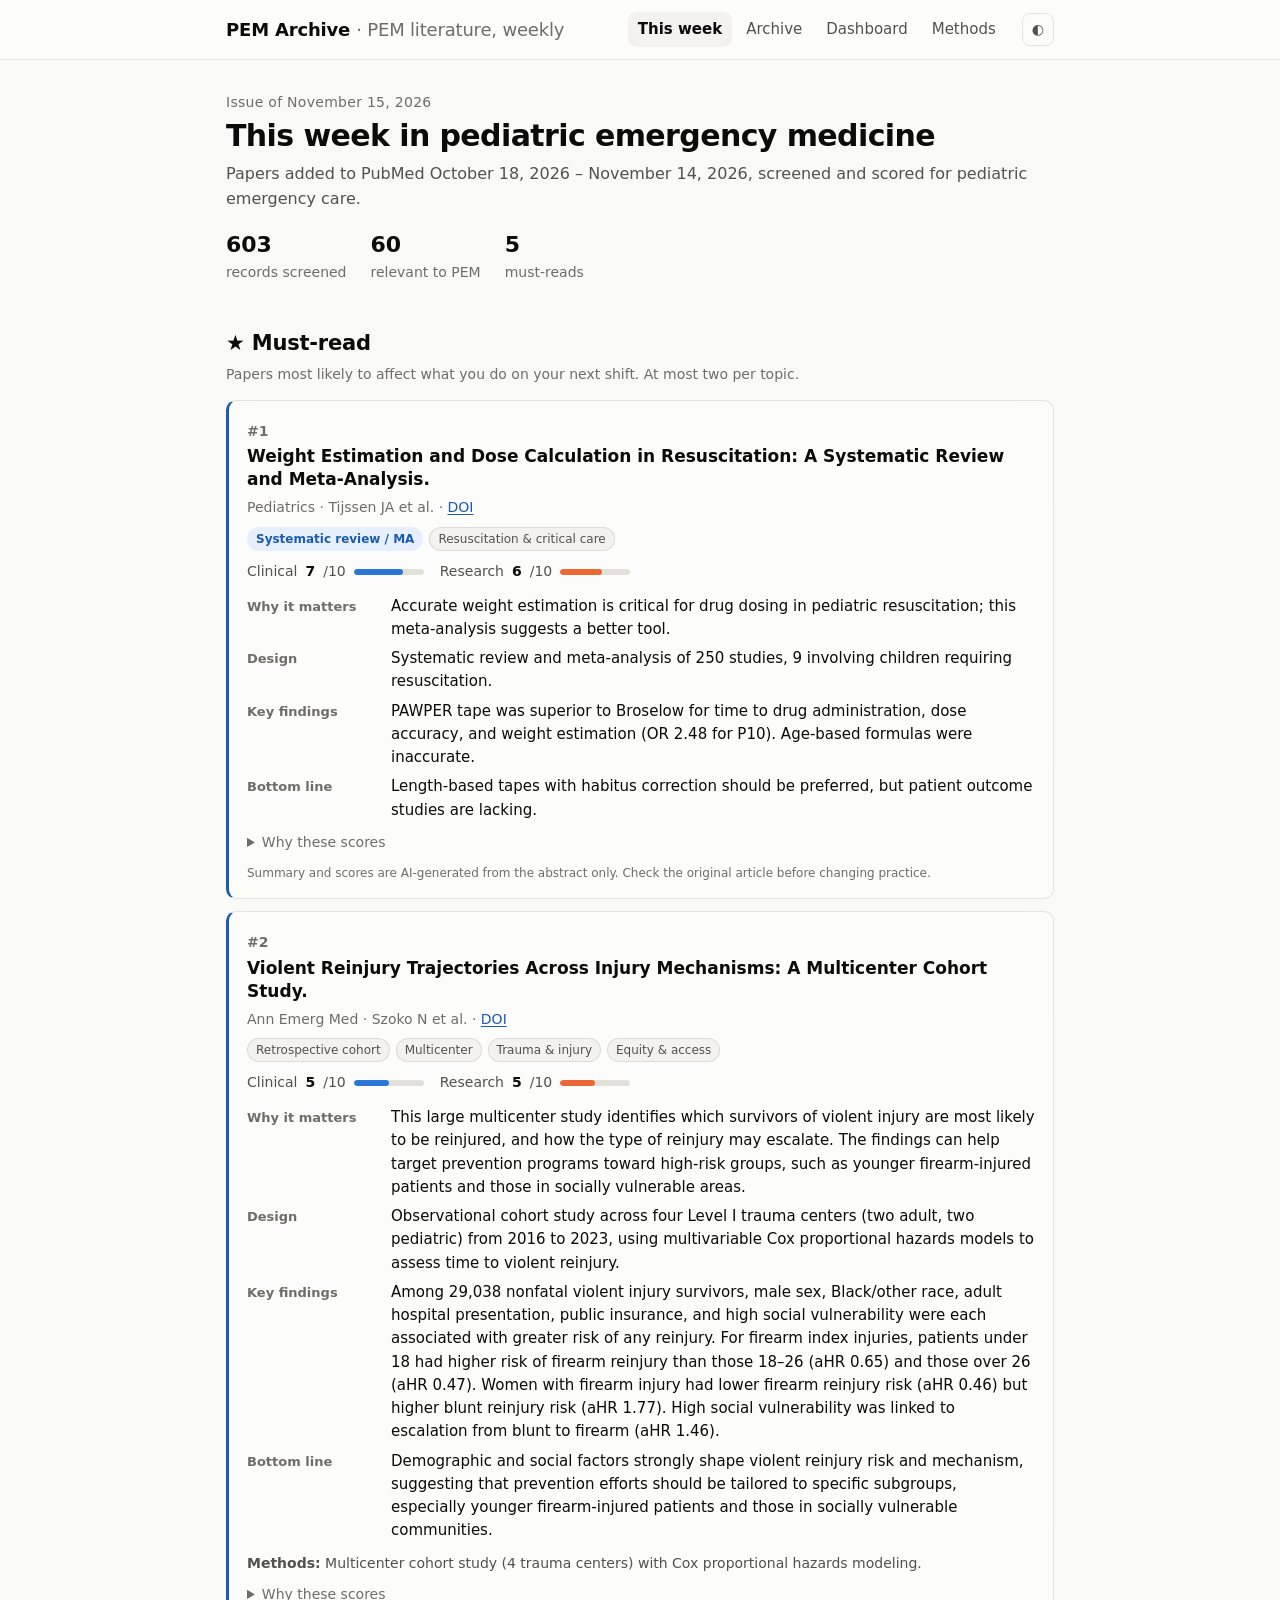
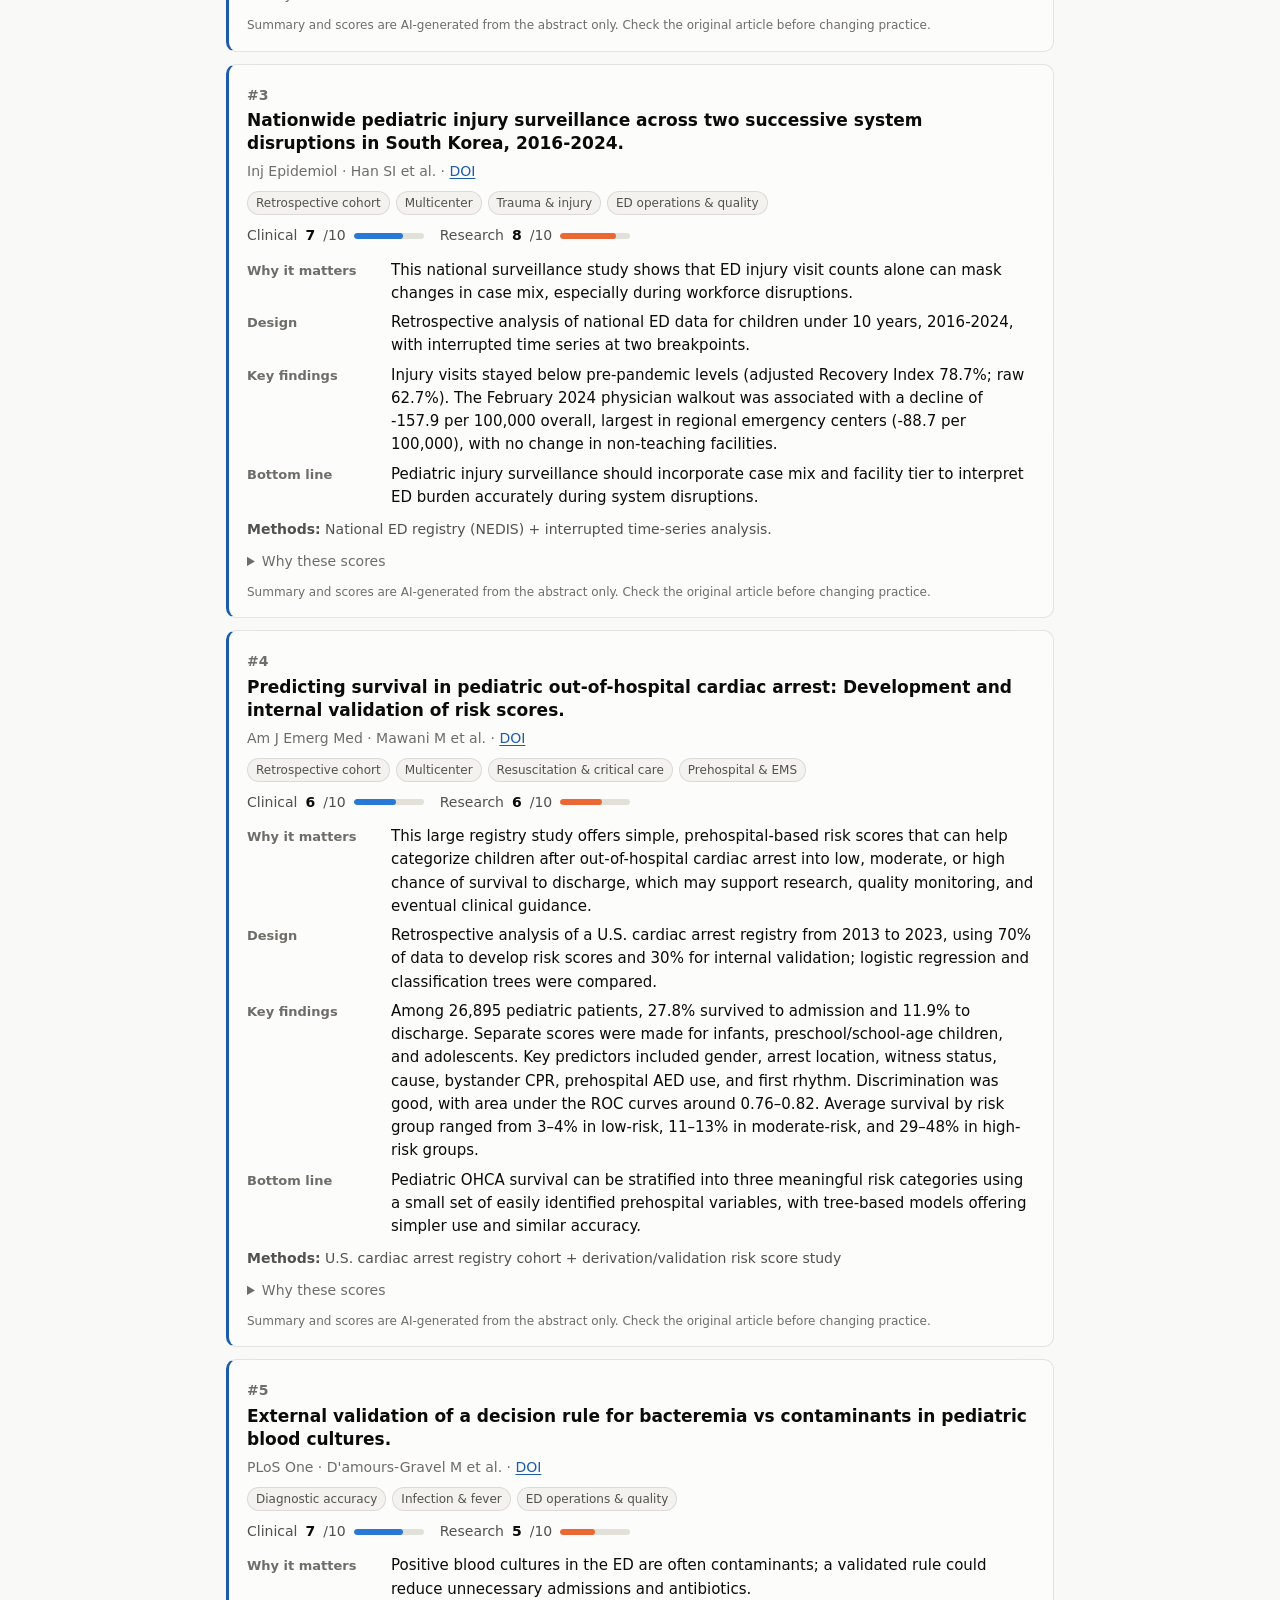
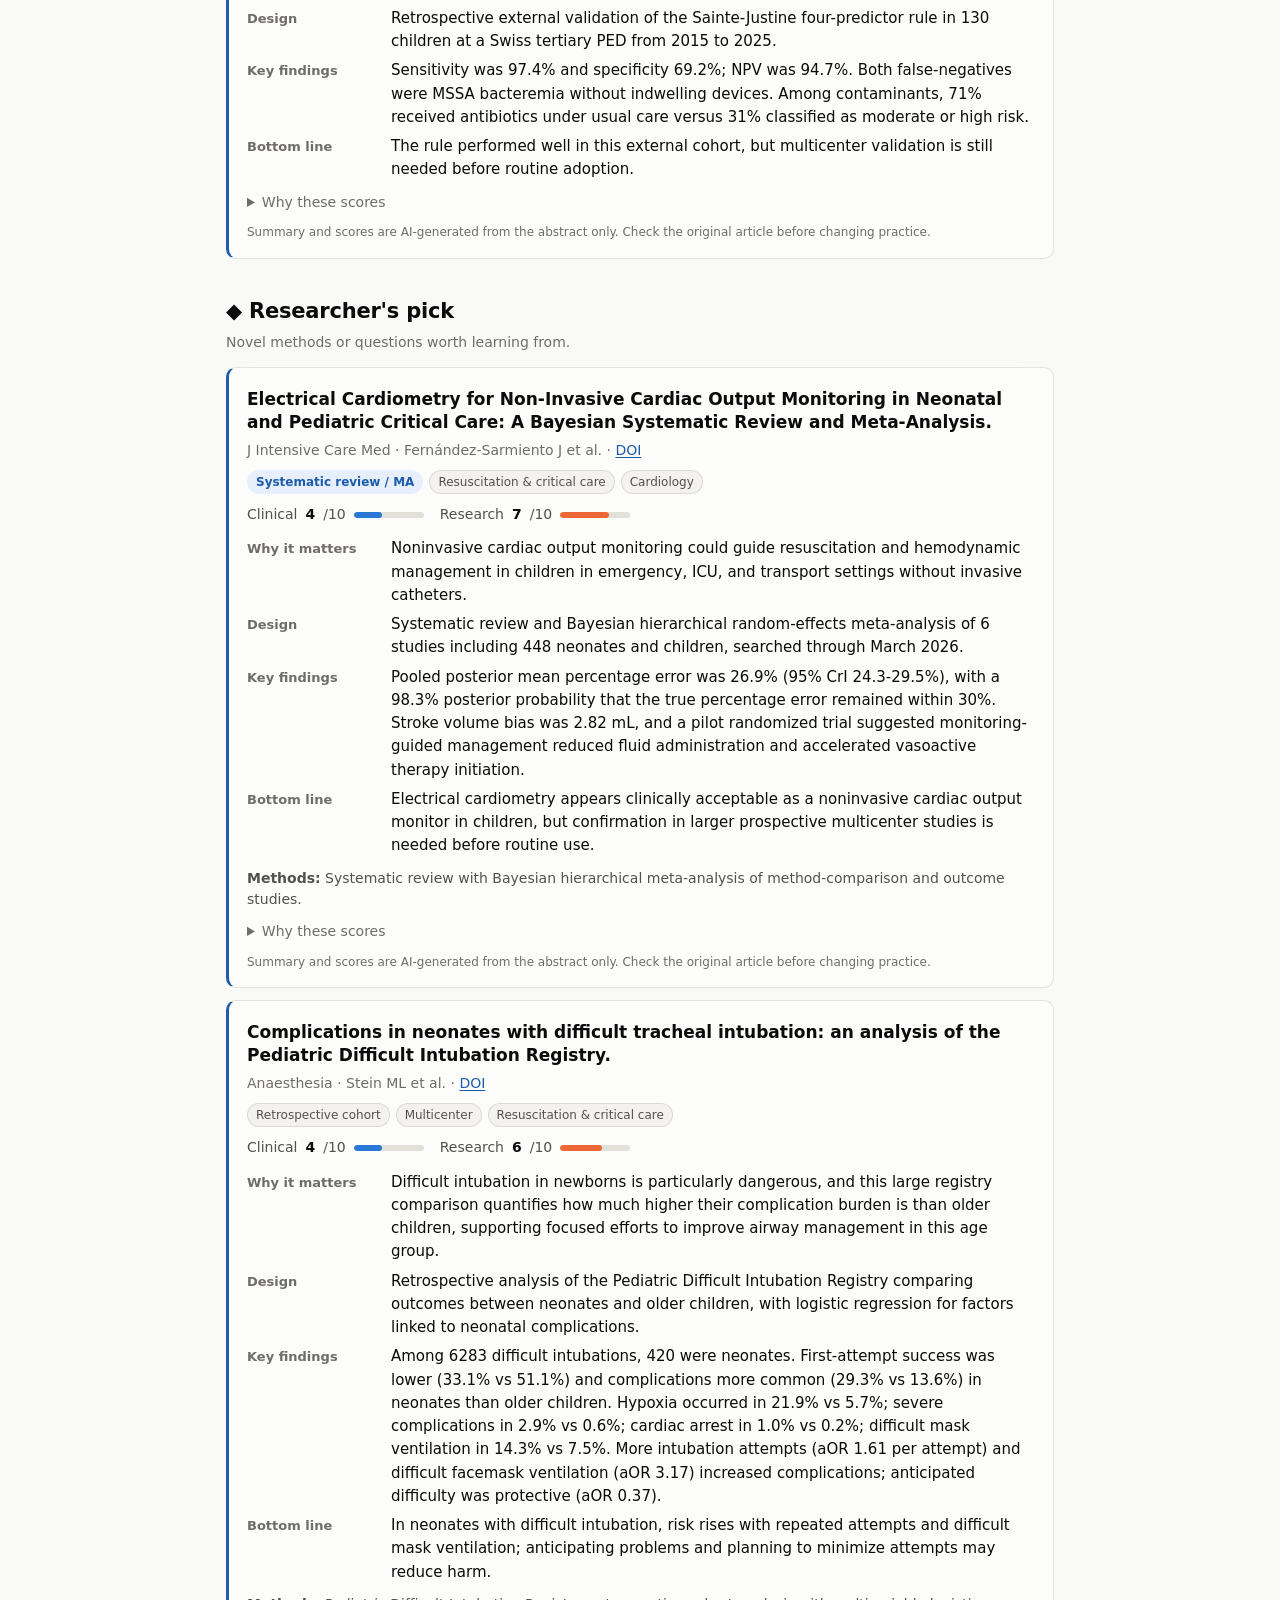
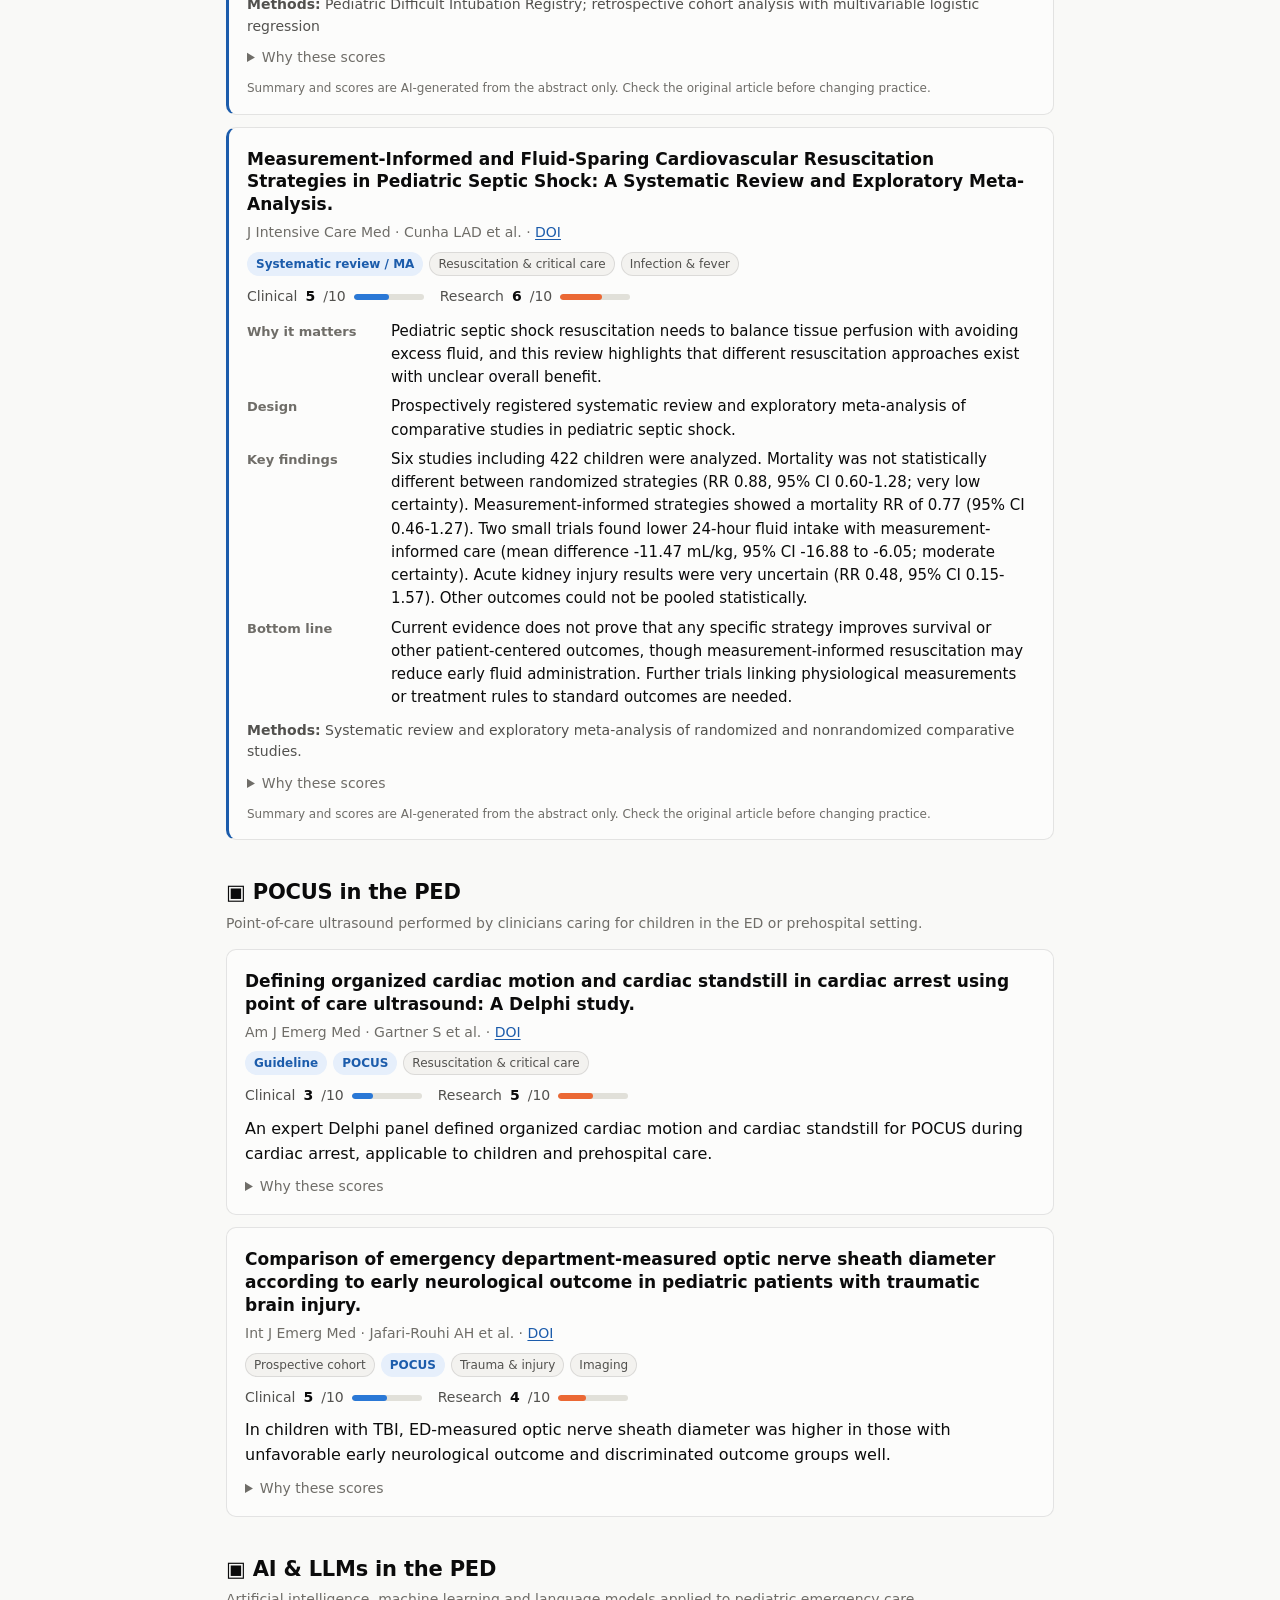
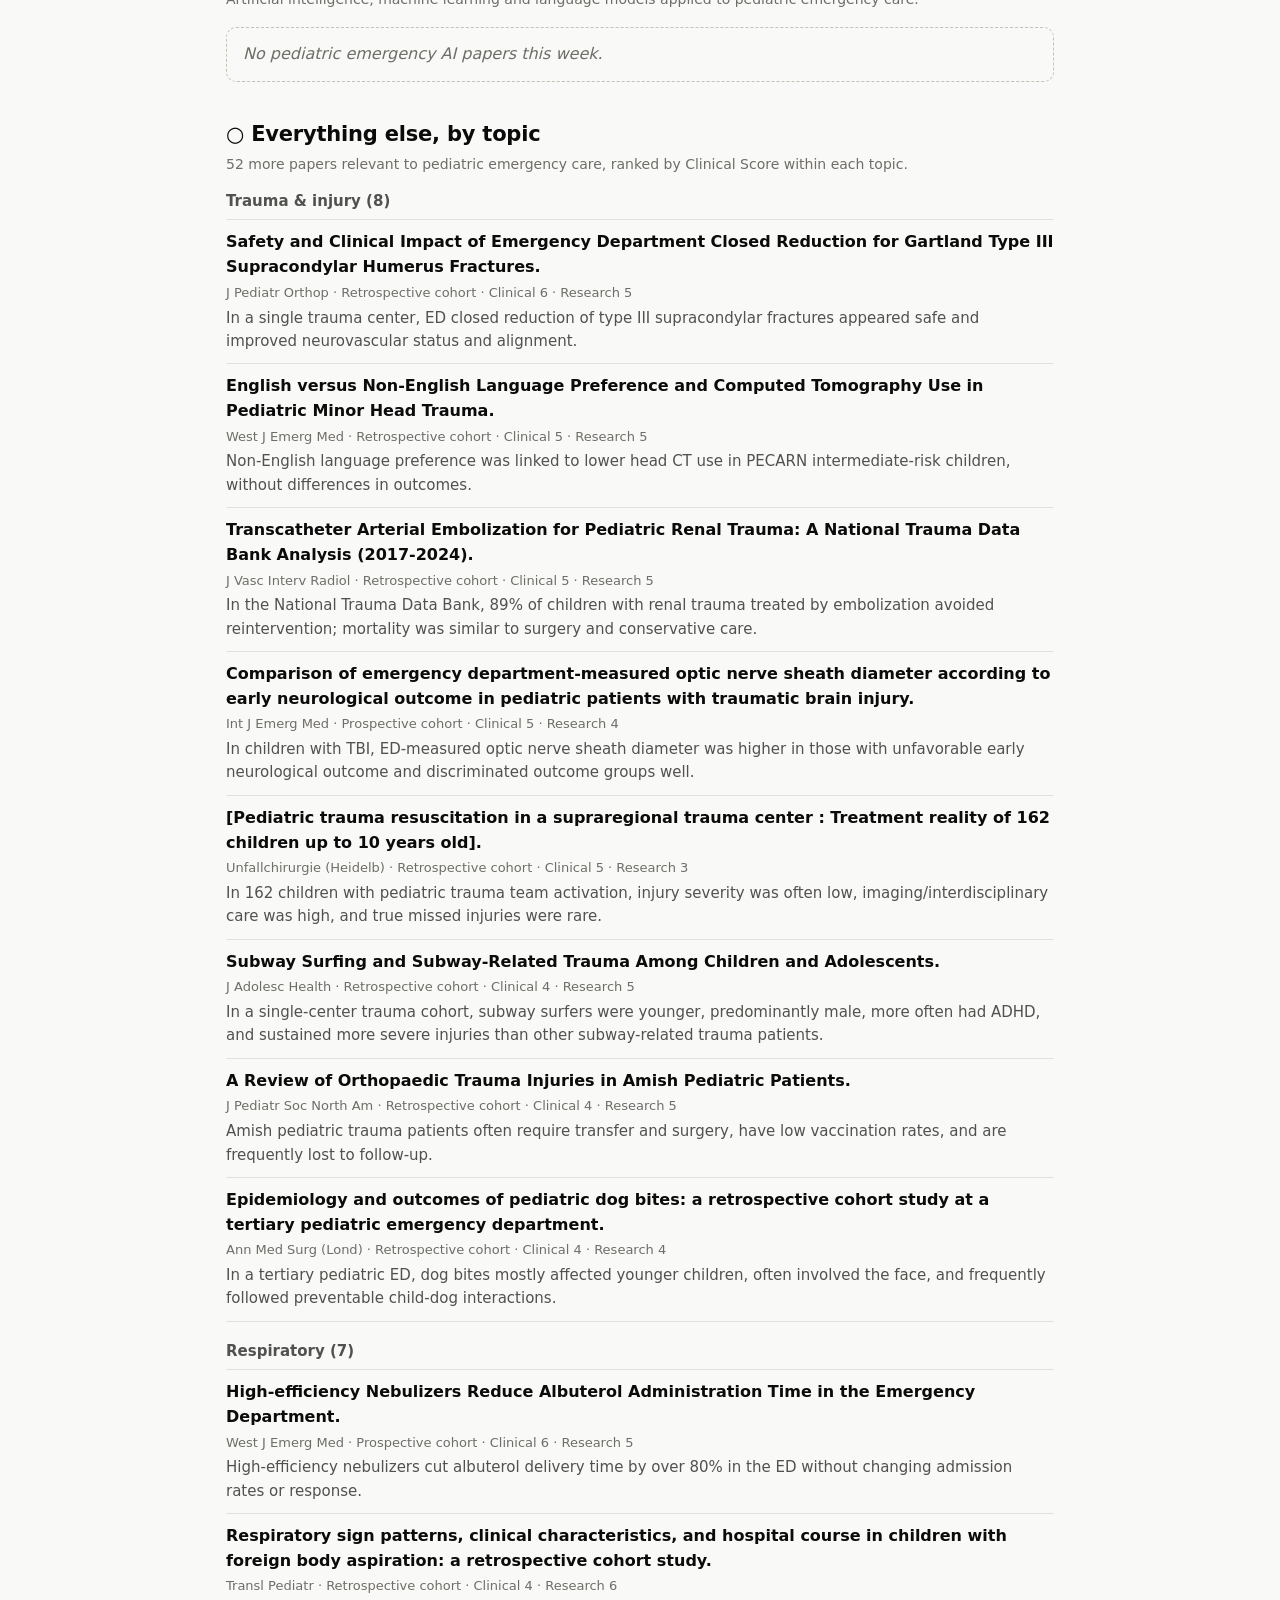
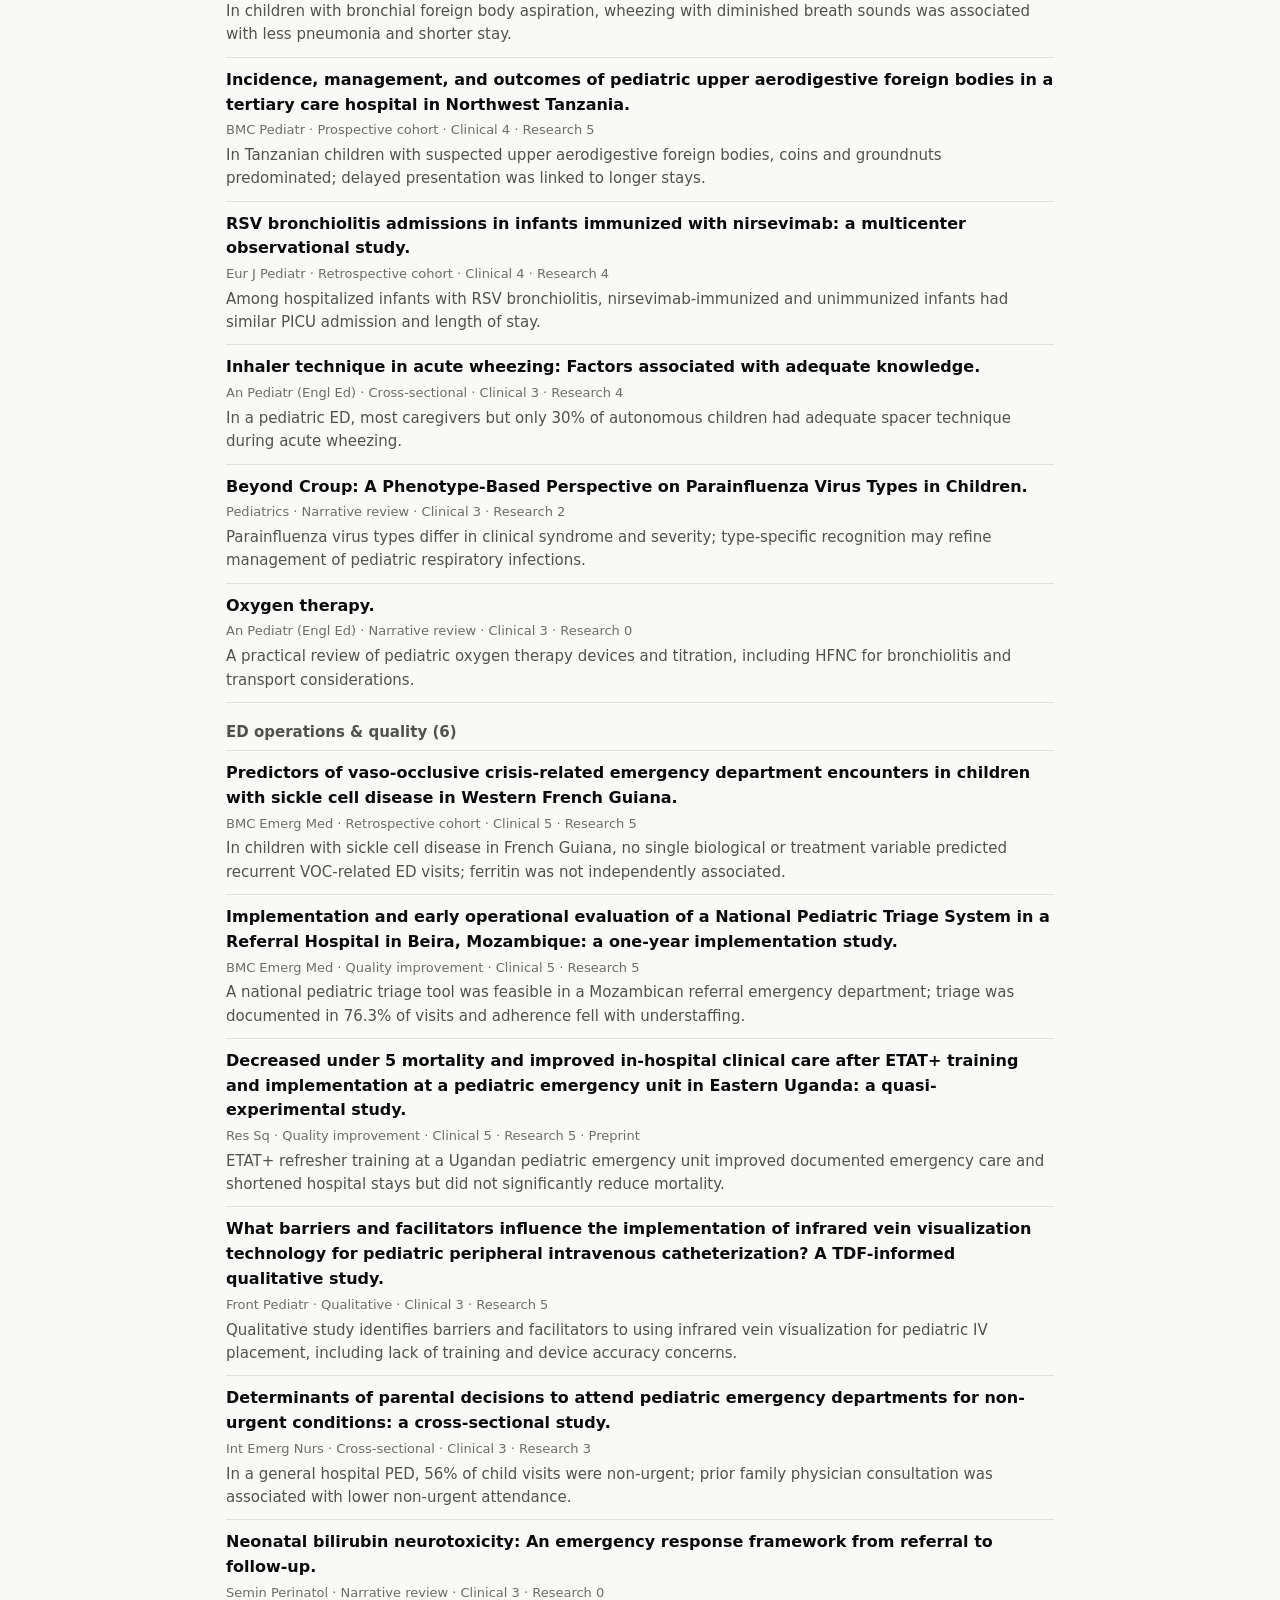
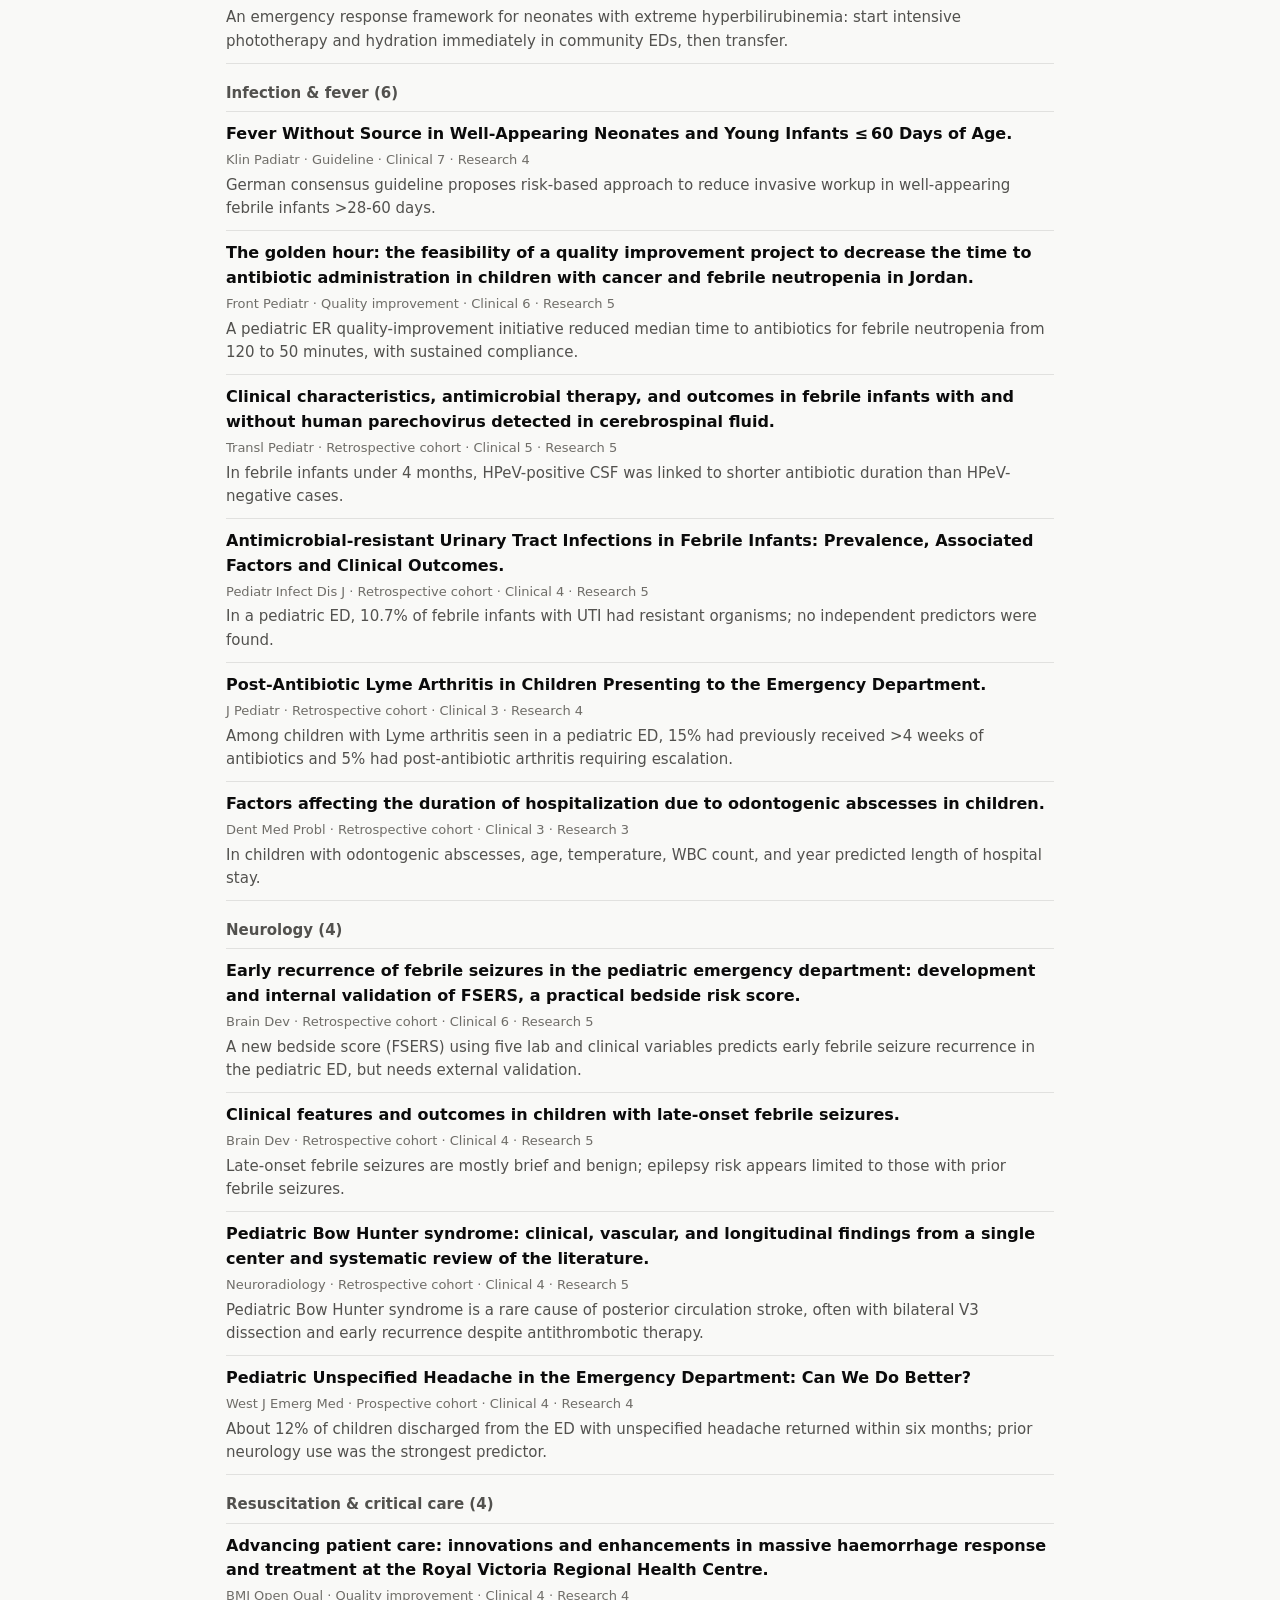
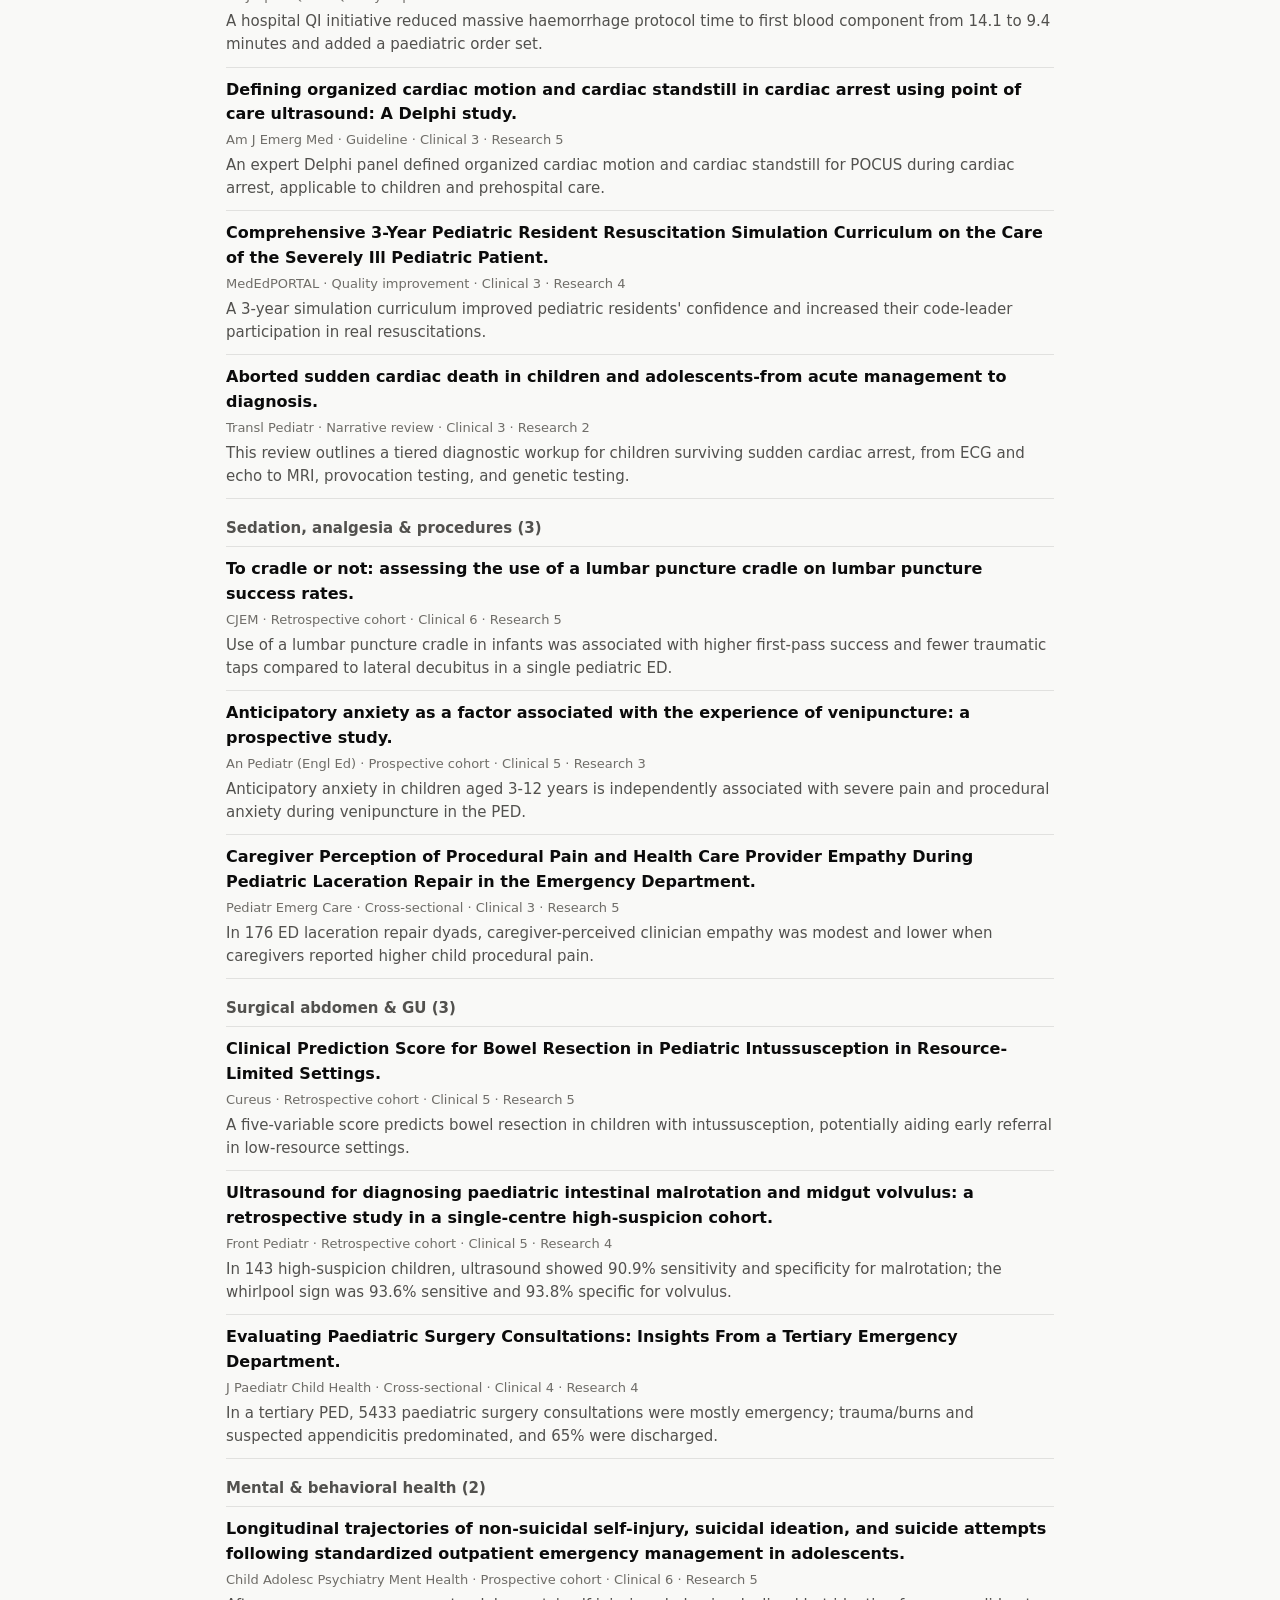
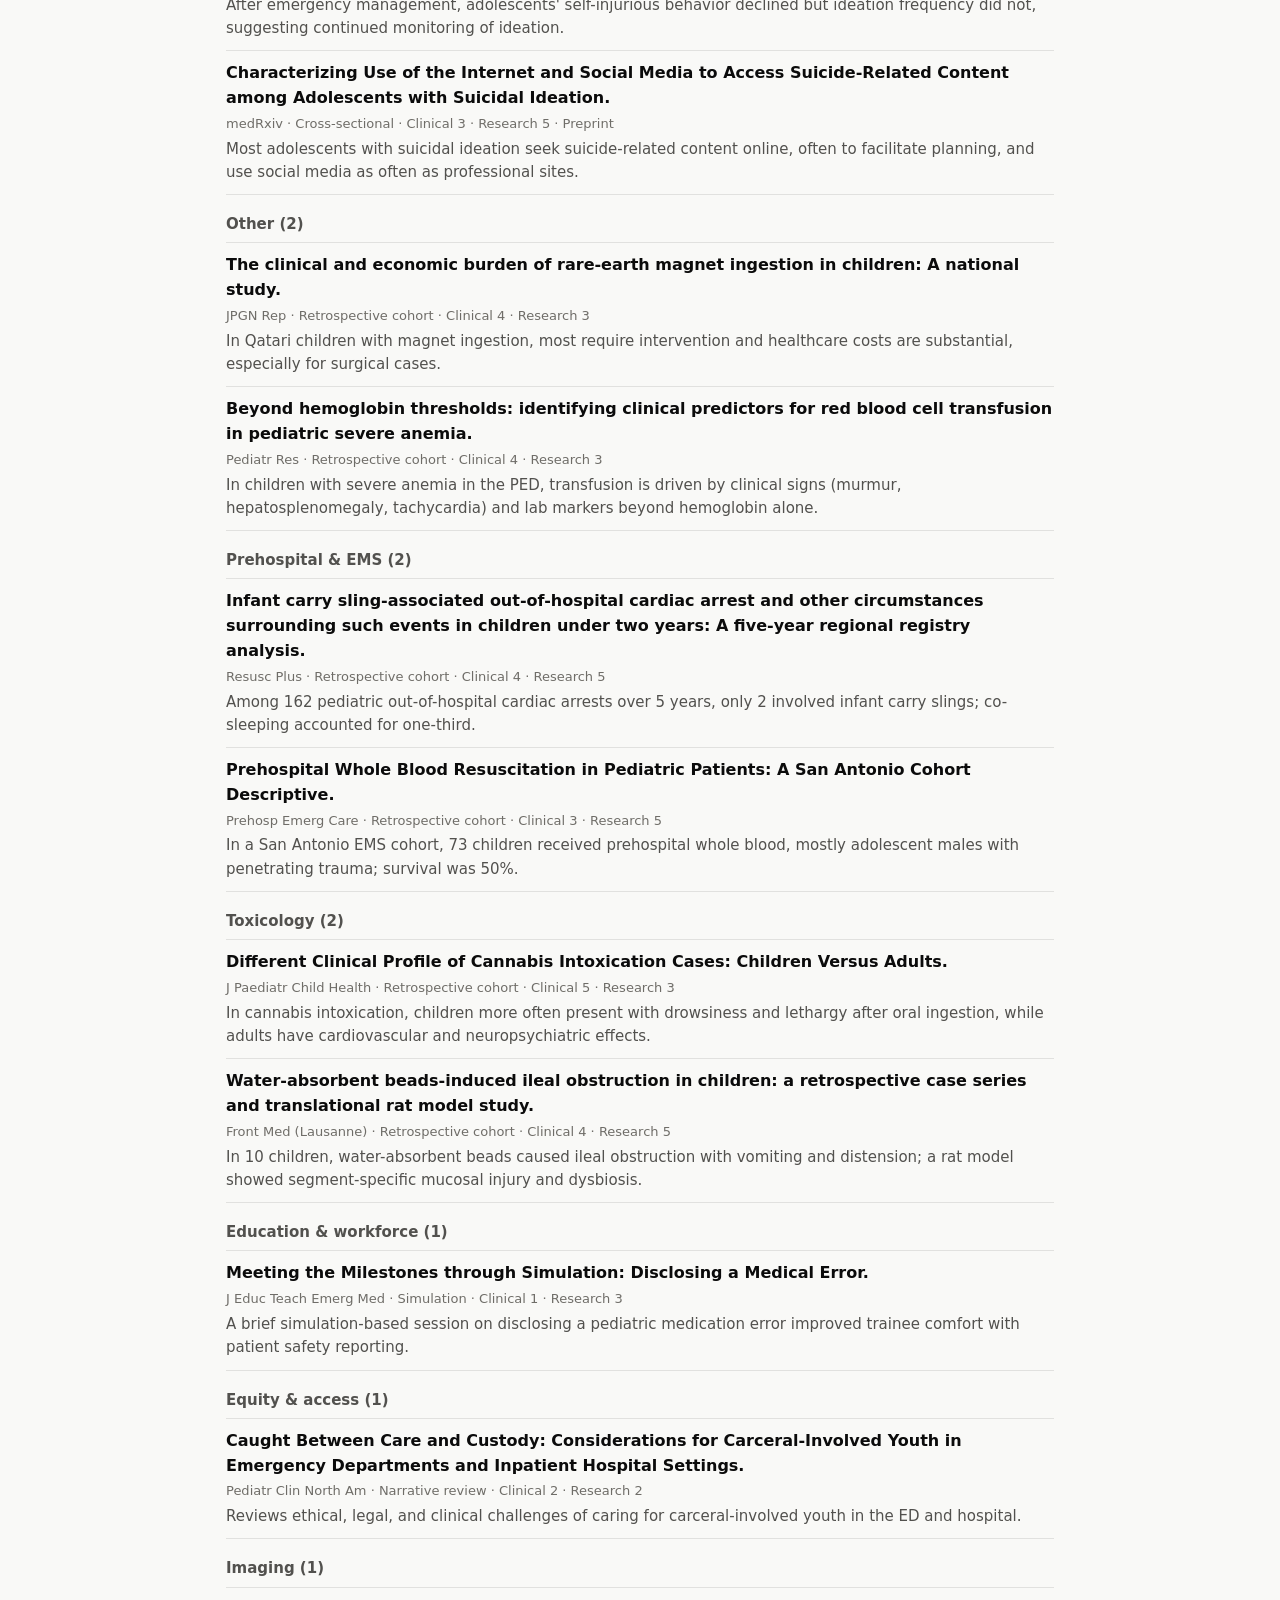
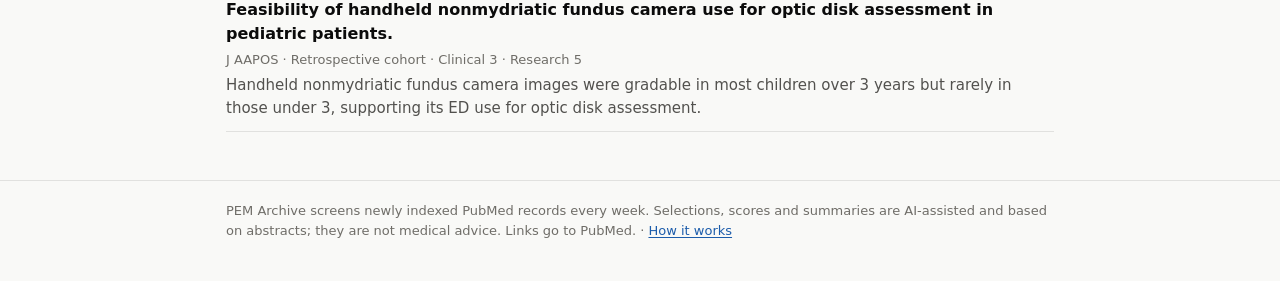
==== commit 5bd78ffa: "Weekly issue 2026-11-15" ====
--- a/docs/index.html
+++ b/docs/index.html
@@ -16,129 +16,105 @@
 </div></header>
 <main class="wrap">
 <div class="issue-head">
-<p class="eyebrow">Issue of November 8, 2026</p>
+<p class="eyebrow">Issue of November 15, 2026</p>
 <h1>This week in pediatric emergency medicine</h1>
-<p class="lede">Papers added to PubMed October 11, 2026 – November 7, 2026, screened and scored for pediatric emergency care.</p>
-<ul class="stats"><li><b>635</b>records screened</li><li><b>64</b>relevant to PEM</li>
+<p class="lede">Papers added to PubMed October 18, 2026 – November 14, 2026, screened and scored for pediatric emergency care.</p>
+<ul class="stats"><li><b>603</b>records screened</li><li><b>60</b>relevant to PEM</li>
 <li><b>5</b>must-reads</li></ul></div><section><h2>★ Must-read</h2><p class="section-note">Papers most likely to affect what you do on your next shift. At most two per topic.</p><article class="card featured">
 <span class="rank">#1</span>
-<h3><a href="https://pubmed.ncbi.nlm.nih.gov/42988037/">2026 International Liaison Committee on Resuscitation Consensus on Science With Treatment Recommendations: Summary from the Basic Life Support; Advanced Life Support; Pediatric Life Support; Neonatal Life Support; Education, Implementation, and Teams; and First Aid Task Forces.</a></h3>
-<p class="meta">Resuscitation · Bray JE et al. · <a href="https://doi.org/10.1016/j.resuscitation.2026.111328">DOI</a></p>
-<div class="badges"><span class="badge strong">Guideline</span><span class="badge ">Multicenter</span><span class="badge ">Resuscitation &amp; critical care</span></div>
-<div class="scores"><span class="score">Clinical <b>9</b>/10 <span class="meter c" aria-hidden="true"><i style="width:90%"></i></span></span><span class="score">Research <b>5</b>/10 <span class="meter r" aria-hidden="true"><i style="width:50%"></i></span></span></div>
-<dl class="summary"><dt>Why it matters</dt><dd>This ILCOR summary is the authoritative annual update on resuscitation science, including pediatric and neonatal life support, so emergency clinicians need to know whether protocols should change.</dd><dt>Design</dt><dd>International consensus statement built on a 2025 comprehensive review, with six task forces assessing evidence using GRADE criteria.</dd><dt>Key findings</dt><dd>The summary covers BLS, ALS, pediatric and neonatal life support, education/implementation, and first aid, offering consensus treatment recommendations and highlighting priority knowledge gaps.</dd><dt>Bottom line</dt><dd>Use this as the reference for current resuscitation evidence and to anticipate updates to pediatric emergency and prehospital protocols.</dd></dl>
-<details class="why"><summary>Why these scores</summary><p><b>Clinical:</b> Evidence-based international resuscitation consensus that directly updates pediatric and neonatal life support recommendations.</p><p><b>Research:</b> Standard GRADE-based consensus process, but with explicitly listed research priorities; little methodologic novelty.</p></details>
+<h3><a href="https://pubmed.ncbi.nlm.nih.gov/43003124/">Weight Estimation and Dose Calculation in Resuscitation: A Systematic Review and Meta-Analysis.</a></h3>
+<p class="meta">Pediatrics · Tijssen JA et al. · <a href="https://doi.org/10.1542/peds.2026-078217">DOI</a></p>
+<div class="badges"><span class="badge strong">Systematic review / MA</span><span class="badge ">Resuscitation &amp; critical care</span></div>
+<div class="scores"><span class="score">Clinical <b>7</b>/10 <span class="meter c" aria-hidden="true"><i style="width:70%"></i></span></span><span class="score">Research <b>6</b>/10 <span class="meter r" aria-hidden="true"><i style="width:60%"></i></span></span></div>
+<dl class="summary"><dt>Why it matters</dt><dd>Accurate weight estimation is critical for drug dosing in pediatric resuscitation; this meta-analysis suggests a better tool.</dd><dt>Design</dt><dd>Systematic review and meta-analysis of 250 studies, 9 involving children requiring resuscitation.</dd><dt>Key findings</dt><dd>PAWPER tape was superior to Broselow for time to drug administration, dose accuracy, and weight estimation (OR 2.48 for P10). Age-based formulas were inaccurate.</dd><dt>Bottom line</dt><dd>Length-based tapes with habitus correction should be preferred, but patient outcome studies are lacking.</dd></dl>
+<details class="why"><summary>Why these scores</summary><p><b>Clinical:</b> Systematic review shows PAWPER tape improves weight estimation and dose accuracy compared to Broselow, but no patient outcome data.</p><p><b>Research:</b> Standard meta-analysis but addresses a specific gap in resuscitation drug dosing.</p></details>
 <p class="ai-note">Summary and scores are AI-generated from the abstract only. Check the original article before changing practice.</p>
 </article><article class="card featured">
 <span class="rank">#2</span>
-<h3><a href="https://pubmed.ncbi.nlm.nih.gov/42969186/">Casting Without Reduction Versus Reduction With or Without Fixation for Mildly Displaced Pediatric Distal Radius Metaphyseal Fractures: A Randomized Noninferiority Trial.</a></h3>
-<p class="meta">J Pediatr Orthop · García-Rueda MF et al. · <a href="https://doi.org/10.1097/BPO.0000000000003520">DOI</a></p>
-<div class="badges"><span class="badge strong">RCT</span><span class="badge ">Trauma &amp; injury</span></div>
-<div class="scores"><span class="score">Clinical <b>8</b>/10 <span class="meter c" aria-hidden="true"><i style="width:80%"></i></span></span><span class="score">Research <b>5</b>/10 <span class="meter r" aria-hidden="true"><i style="width:50%"></i></span></span></div>
-<dl class="summary"><dt>Why it matters</dt><dd>This trial challenges the routine practice of reducing mildly displaced distal radius fractures under general anesthesia in children, potentially reducing risks and costs.</dd><dt>Design</dt><dd>Randomized, open-label, noninferiority trial at a single tertiary pediatric orthopaedic hospital; 60 children aged 5-10 years with mildly displaced distal radius metaphyseal fractures were randomized to immobilization without reduction or closed reduction under anesthesia.</dd><dt>Key findings</dt><dd>Mean PROMIS upper-extremity scores at 6 months were nearly identical (45.59 vs 45.62; difference -0.03, 95% CI -4.71 to 4.65), meeting the noninferiority margin. No serious adverse events in the no-reduction group; two anesthetic complications in the reduction group.</dd><dt>Bottom line</dt><dd>For children with isolated distal radius metaphyseal fractures with shortening ≤10 mm and/or angulation 10-20 degrees, casting without reduction is a safe and effective alternative to reduction under anesthesia.</dd></dl>
-<details class="why"><summary>Why these scores</summary><p><b>Clinical:</b> Noninferiority trial showing casting without reduction is noninferior to reduction under anesthesia, potentially avoiding unnecessary procedures.</p><p><b>Research:</b> Single-center open-label RCT with small sample; noninferiority design is standard but question is clinically important.</p></details>
+<h3><a href="https://pubmed.ncbi.nlm.nih.gov/43007248/">Violent Reinjury Trajectories Across Injury Mechanisms: A Multicenter Cohort Study.</a></h3>
+<p class="meta">Ann Emerg Med · Szoko N et al. · <a href="https://doi.org/10.1016/j.annemergmed.2026.09.024">DOI</a></p>
+<div class="badges"><span class="badge ">Retrospective cohort</span><span class="badge ">Multicenter</span><span class="badge ">Trauma &amp; injury</span><span class="badge ">Equity &amp; access</span></div>
+<div class="scores"><span class="score">Clinical <b>5</b>/10 <span class="meter c" aria-hidden="true"><i style="width:50%"></i></span></span><span class="score">Research <b>5</b>/10 <span class="meter r" aria-hidden="true"><i style="width:50%"></i></span></span></div>
+<dl class="summary"><dt>Why it matters</dt><dd>This large multicenter study identifies which survivors of violent injury are most likely to be reinjured, and how the type of reinjury may escalate. The findings can help target prevention programs toward high-risk groups, such as younger firearm-injured patients and those in socially vulnerable areas.</dd><dt>Design</dt><dd>Observational cohort study across four Level I trauma centers (two adult, two pediatric) from 2016 to 2023, using multivariable Cox proportional hazards models to assess time to violent reinjury.</dd><dt>Key findings</dt><dd>Among 29,038 nonfatal violent injury survivors, male sex, Black/other race, adult hospital presentation, public insurance, and high social vulnerability were each associated with greater risk of any reinjury. For firearm index injuries, patients under 18 had higher risk of firearm reinjury than those 18–26 (aHR 0.65) and those over 26 (aHR 0.47). Women with firearm injury had lower firearm reinjury risk (aHR 0.46) but higher blunt reinjury risk (aHR 1.77). High social vulnerability was linked to escalation from blunt to firearm (aHR 1.46).</dd><dt>Bottom line</dt><dd>Demographic and social factors strongly shape violent reinjury risk and mechanism, suggesting that prevention efforts should be tailored to specific subgroups, especially younger firearm-injured patients and those in socially vulnerable communities.</dd></dl>
+<p class="methods"><b>Methods:</b> Multicenter cohort study (4 trauma centers) with Cox proportional hazards modeling.</p>
+<details class="why"><summary>Why these scores</summary><p><b>Clinical:</b> Identifies risk factors for violent reinjury but does not directly change ED management.</p><p><b>Research:</b> Multicenter cohort with standard Cox models; novel focus on reinjury trajectories across mechanisms.</p></details>
 <p class="ai-note">Summary and scores are AI-generated from the abstract only. Check the original article before changing practice.</p>
 </article><article class="card featured">
 <span class="rank">#3</span>
-<h3><a href="https://pubmed.ncbi.nlm.nih.gov/42982088/">Low-Level Pyuria and Antibiotic Prescribing for Suspected Urinary Tract Infection in Children.</a></h3>
-<p class="meta">Pediatrics · Wattier RL et al. · <a href="https://doi.org/10.1542/peds.2026-077011">DOI</a></p>
-<div class="badges"><span class="badge ">Cross-sectional</span><span class="badge ">Multicenter</span><span class="badge ">Infection &amp; fever</span></div>
-<div class="scores"><span class="score">Clinical <b>6</b>/10 <span class="meter c" aria-hidden="true"><i style="width:60%"></i></span></span><span class="score">Research <b>5</b>/10 <span class="meter r" aria-hidden="true"><i style="width:50%"></i></span></span></div>
-<dl class="summary"><dt>Why it matters</dt><dd>Low-level pyuria may drive unnecessary antibiotics for suspected UTI in children.</dd><dt>Design</dt><dd>Cross-sectional EHR/symptom study of ED and urgent care visits at four Northern California sites in 2022-2023.</dd><dt>Key findings</dt><dd>Among 1,150 children (median 6.3 years), 191 (16.6%) received antibiotics. Low-level pyuria (trace leukocyte esterase, 10-69 WBC/mm3, 5-10 WBC/HPF) was associated with empiric antibiotic initiation (aOR 6.62, 95% CI 3.72-11.79) vs no pyuria. It accounted for 17.0% (95% CI 10.3%-23.2%) of overtreatment and 1.8% (95% CI 1.1%-2.4%) of confirmed UTI treatment; age strata were similar.</dd><dt>Bottom line</dt><dd>Interpret low pyuria in clinical context; systems should reduce its excess influence to avoid overtreatment.</dd></dl>
-<p class="methods"><b>Methods:</b> Electronic health record and symptom data; cross-sectional study from 4 Northern California ED/urgent care sites.</p>
-<details class="why"><summary>Why these scores</summary><p><b>Clinical:</b> Cross-sectional evidence that low pyuria prompts antibiotics and contributes to overtreatment; supports more nuanced UTI decision-making.</p><p><b>Research:</b> Standard multivariable regression plus attributable-fraction analysis in a multi-site pediatric ED/urgent care dataset; useful for stewardship interventions.</p></details>
+<h3><a href="https://pubmed.ncbi.nlm.nih.gov/43010026/">Nationwide pediatric injury surveillance across two successive system disruptions in South Korea, 2016-2024.</a></h3>
+<p class="meta">Inj Epidemiol · Han SI et al. · <a href="https://doi.org/10.1186/s40621-026-00708-y">DOI</a></p>
+<div class="badges"><span class="badge ">Retrospective cohort</span><span class="badge ">Multicenter</span><span class="badge ">Trauma &amp; injury</span><span class="badge ">ED operations &amp; quality</span></div>
+<div class="scores"><span class="score">Clinical <b>7</b>/10 <span class="meter c" aria-hidden="true"><i style="width:70%"></i></span></span><span class="score">Research <b>8</b>/10 <span class="meter r" aria-hidden="true"><i style="width:80%"></i></span></span></div>
+<dl class="summary"><dt>Why it matters</dt><dd>This national surveillance study shows that ED injury visit counts alone can mask changes in case mix, especially during workforce disruptions.</dd><dt>Design</dt><dd>Retrospective analysis of national ED data for children under 10 years, 2016-2024, with interrupted time series at two breakpoints.</dd><dt>Key findings</dt><dd>Injury visits stayed below pre-pandemic levels (adjusted Recovery Index 78.7%; raw 62.7%). The February 2024 physician walkout was associated with a decline of -157.9 per 100,000 overall, largest in regional emergency centers (-88.7 per 100,000), with no change in non-teaching facilities.</dd><dt>Bottom line</dt><dd>Pediatric injury surveillance should incorporate case mix and facility tier to interpret ED burden accurately during system disruptions.</dd></dl>
+<p class="methods"><b>Methods:</b> National ED registry (NEDIS) + interrupted time-series analysis.</p>
+<details class="why"><summary>Why these scores</summary><p><b>Clinical:</b> Supports interpretation of ED injury trends and resource planning, though it does not directly alter individual patient management.</p><p><b>Research:</b> National registry data with interrupted time-series across two system disruptions and facility-tier stratification is an uncommon, robust approach.</p></details>
 <p class="ai-note">Summary and scores are AI-generated from the abstract only. Check the original article before changing practice.</p>
 </article><article class="card featured">
 <span class="rank">#4</span>
-<h3><a href="https://pubmed.ncbi.nlm.nih.gov/42964407/">Balanced Crystalloids Versus Normal Saline for Fluid Resuscitation in Pediatric Septic Shock: An Updated Systematic Review and Meta-Analysis.</a></h3>
-<p class="meta">J Clin Med Res · Alshahrani HS et al. · <a href="https://doi.org/10.14740/jocmr6685">DOI</a></p>
-<div class="badges"><span class="badge strong">Systematic review / MA</span><span class="badge ">Resuscitation &amp; critical care</span></div>
-<div class="scores"><span class="score">Clinical <b>8</b>/10 <span class="meter c" aria-hidden="true"><i style="width:80%"></i></span></span><span class="score">Research <b>8</b>/10 <span class="meter r" aria-hidden="true"><i style="width:80%"></i></span></span></div>
-<dl class="summary"><dt>Why it matters</dt><dd>Fluid choice in pediatric septic shock is a common ED decision; this meta-analysis including PRoMPT BOLUS shows balanced crystalloids reduce hyperchloremia and RRT need, though mortality and AKI remain inconclusive.</dd><dt>Design</dt><dd>Systematic review and meta-analysis of 9 studies (5 RCTs, 4 cohorts) with trial sequential analysis.</dd><dt>Key findings</dt><dd>No significant difference in mortality (RR 0.94) or AKI (RR 0.84), but significant reduction in RRT (RR 0.74) and hyperchloremia (RR 0.65).</dd><dt>Bottom line</dt><dd>Balanced crystalloids are a reasonable choice, but evidence for hard outcomes is insufficient; further trials needed.</dd></dl>
-<p class="methods"><b>Methods:</b> Systematic review with trial sequential analysis of RCTs and cohorts.</p>
-<details class="why"><summary>Why these scores</summary><p><b>Clinical:</b> Updated meta-analysis informs fluid choice in septic shock, showing benefits on secondary outcomes but inconclusive mortality.</p><p><b>Research:</b> Trial sequential analysis and inclusion of recent PRoMPT BOLUS trial add methodological strength.</p></details>
+<h3><a href="https://pubmed.ncbi.nlm.nih.gov/43002825/">Predicting survival in pediatric out-of-hospital cardiac arrest: Development and internal validation of risk scores.</a></h3>
+<p class="meta">Am J Emerg Med · Mawani M et al. · <a href="https://doi.org/10.1016/j.ajem.2026.10.040">DOI</a></p>
+<div class="badges"><span class="badge ">Retrospective cohort</span><span class="badge ">Multicenter</span><span class="badge ">Resuscitation &amp; critical care</span><span class="badge ">Prehospital &amp; EMS</span></div>
+<div class="scores"><span class="score">Clinical <b>6</b>/10 <span class="meter c" aria-hidden="true"><i style="width:60%"></i></span></span><span class="score">Research <b>6</b>/10 <span class="meter r" aria-hidden="true"><i style="width:60%"></i></span></span></div>
+<dl class="summary"><dt>Why it matters</dt><dd>This large registry study offers simple, prehospital-based risk scores that can help categorize children after out-of-hospital cardiac arrest into low, moderate, or high chance of survival to discharge, which may support research, quality monitoring, and eventual clinical guidance.</dd><dt>Design</dt><dd>Retrospective analysis of a U.S. cardiac arrest registry from 2013 to 2023, using 70% of data to develop risk scores and 30% for internal validation; logistic regression and classification trees were compared.</dd><dt>Key findings</dt><dd>Among 26,895 pediatric patients, 27.8% survived to admission and 11.9% to discharge. Separate scores were made for infants, preschool/school-age children, and adolescents. Key predictors included gender, arrest location, witness status, cause, bystander CPR, prehospital AED use, and first rhythm. Discrimination was good, with area under the ROC curves around 0.76–0.82. Average survival by risk group ranged from 3–4% in low-risk, 11–13% in moderate-risk, and 29–48% in high-risk groups.</dd><dt>Bottom line</dt><dd>Pediatric OHCA survival can be stratified into three meaningful risk categories using a small set of easily identified prehospital variables, with tree-based models offering simpler use and similar accuracy.</dd></dl>
+<p class="methods"><b>Methods:</b> U.S. cardiac arrest registry cohort + derivation/validation risk score study</p>
+<details class="why"><summary>Why these scores</summary><p><b>Clinical:</b> Risk scores using prehospital variables may support prognostication and quality monitoring, but require external validation.</p><p><b>Research:</b> Large registry-based development of risk scores with internal validation only; CART and LR comparison is standard.</p></details>
 <p class="ai-note">Summary and scores are AI-generated from the abstract only. Check the original article before changing practice.</p>
 </article><article class="card featured">
 <span class="rank">#5</span>
-<h3><a href="https://pubmed.ncbi.nlm.nih.gov/42970302/">Injuries From Electric Bicycles and Scooters Managed in Pediatric Health Systems.</a></h3>
-<p class="meta">JAMA · Schroeder AR et al. · <a href="https://doi.org/10.1001/jama.2026.20796">DOI</a></p>
-<div class="badges"><span class="badge ">Retrospective cohort</span><span class="badge ">Multicenter</span><span class="badge ">Trauma &amp; injury</span></div>
-<div class="scores"><span class="score">Clinical <b>5</b>/10 <span class="meter c" aria-hidden="true"><i style="width:50%"></i></span></span><span class="score">Research <b>5</b>/10 <span class="meter r" aria-hidden="true"><i style="width:50%"></i></span></span></div>
-<dl class="summary"><dt>Why it matters</dt><dd>Electric bicycles and scooters are increasingly common in pediatric populations, raising concerns about injury burden and the need for targeted prevention strategies in emergency settings.</dd><dt>Design</dt><dd>The study design cannot be determined because no abstract was provided; the title suggests an analysis of injuries managed within pediatric health systems.</dd><dt>Key findings</dt><dd>No specific findings are available from the abstract, as none was included.</dd><dt>Bottom line</dt><dd>Clinicians should be aware of potential injuries from electric bicycles and scooters; the article underscores the importance of safety measures and further research, though conclusions cannot be drawn without an abstract.</dd></dl>
-<p class="methods"><b>Methods:</b> No abstract available; data source and design not reported.</p>
-<details class="why"><summary>Why these scores</summary><p><b>Clinical:</b> Title only; likely describes injury patterns that inform ED resource planning and prevention.</p><p><b>Research:</b> Title only; standard descriptive study of a common pediatric ED presentation, suggests follow-up prevention studies.</p></details>
+<h3><a href="https://pubmed.ncbi.nlm.nih.gov/43024602/">External validation of a decision rule for bacteremia vs contaminants in pediatric blood cultures.</a></h3>
+<p class="meta">PLoS One · D&#x27;amours-Gravel M et al. · <a href="https://doi.org/10.1371/journal.pone.0355010">DOI</a></p>
+<div class="badges"><span class="badge ">Diagnostic accuracy</span><span class="badge ">Infection &amp; fever</span><span class="badge ">ED operations &amp; quality</span></div>
+<div class="scores"><span class="score">Clinical <b>7</b>/10 <span class="meter c" aria-hidden="true"><i style="width:70%"></i></span></span><span class="score">Research <b>5</b>/10 <span class="meter r" aria-hidden="true"><i style="width:50%"></i></span></span></div>
+<dl class="summary"><dt>Why it matters</dt><dd>Positive blood cultures in the ED are often contaminants; a validated rule could reduce unnecessary admissions and antibiotics.</dd><dt>Design</dt><dd>Retrospective external validation of the Sainte-Justine four-predictor rule in 130 children at a Swiss tertiary PED from 2015 to 2025.</dd><dt>Key findings</dt><dd>Sensitivity was 97.4% and specificity 69.2%; NPV was 94.7%. Both false-negatives were MSSA bacteremia without indwelling devices. Among contaminants, 71% received antibiotics under usual care versus 31% classified as moderate or high risk.</dd><dt>Bottom line</dt><dd>The rule performed well in this external cohort, but multicenter validation is still needed before routine adoption.</dd></dl>
+<details class="why"><summary>Why these scores</summary><p><b>Clinical:</b> First external validation of a practical ED decision rule that could reduce unnecessary admissions and antibiotics for contaminated blood cultures.</p><p><b>Research:</b> Standard external validation of a derived rule in an independent single-center cohort; multicenter validation is the clear next step.</p></details>
 <p class="ai-note">Summary and scores are AI-generated from the abstract only. Check the original article before changing practice.</p>
 </article></section><section><h2>◆ Researcher's pick</h2><p class="section-note">Novel methods or questions worth learning from.</p><article class="card featured">
 
-<h3><a href="https://pubmed.ncbi.nlm.nih.gov/42972636/">Predictors of Antibiotic Overuse in Febrile Children: A Sub-analysis of the Prospective, Multicenter AutoPilot-Dx Study.</a></h3>
-<p class="meta">Pediatr Infect Dis J · Papan C et al. · <a href="https://doi.org/10.1097/INF.0000000000005460">DOI</a></p>
-<div class="badges"><span class="badge ">Prospective cohort</span><span class="badge ">Multicenter</span><span class="badge ">Infection &amp; fever</span><span class="badge ">ED operations &amp; quality</span></div>
-<div class="scores"><span class="score">Clinical <b>6</b>/10 <span class="meter c" aria-hidden="true"><i style="width:60%"></i></span></span><span class="score">Research <b>6</b>/10 <span class="meter r" aria-hidden="true"><i style="width:60%"></i></span></span></div>
-<dl class="summary"><dt>Why it matters</dt><dd>Antibiotic overuse in febrile children fuels resistance, and understanding its drivers can guide stewardship.</dd><dt>Design</dt><dd>Sub-analysis of a prospective multicenter study of febrile children (90 days–18 years) with respiratory infection or fever without source, using multivariable logistic regression.</dd><dt>Key findings</dt><dd>Among 628 viral-confirmed cases, 186 (29.6%) had antibiotic overuse. Independent predictors were diagnostic uncertainty (OR 2.09, 95% CI 1.18–3.93), nonexudative tonsillitis (OR 2.78, 95% CI 1.72–4.59), and rales (OR 1.82, 95% CI 1.15–2.86). Younger age was associated in complete-case analysis (OR 0.93, 95% CI 0.85–0.99) but not after multiple imputation (OR 0.96, 95% CI 0.91–1.01).</dd><dt>Bottom line</dt><dd>Diagnostic uncertainty and specific clinical findings drive antibiotic overuse; better diagnostic tools may reduce unnecessary prescribing.</dd></dl>
-<p class="methods"><b>Methods:</b> Prospective multicenter cohort (AutoPilot-Dx) sub-analysis with logistic regression</p>
-<details class="why"><summary>Why these scores</summary><p><b>Clinical:</b> Identifies diagnostic uncertainty and clinical findings as predictors of antibiotic overuse in febrile children in the ED.</p><p><b>Research:</b> Prospective multicenter sub-analysis with sensitivity analysis; standard methods but valuable data.</p></details>
+<h3><a href="https://pubmed.ncbi.nlm.nih.gov/43017923/">Electrical Cardiometry for Non-Invasive Cardiac Output Monitoring in Neonatal and Pediatric Critical Care: A Bayesian Systematic Review and Meta-Analysis.</a></h3>
+<p class="meta">J Intensive Care Med · Fernández-Sarmiento J et al. · <a href="https://doi.org/10.1177/08850666261503571">DOI</a></p>
+<div class="badges"><span class="badge strong">Systematic review / MA</span><span class="badge ">Resuscitation &amp; critical care</span><span class="badge ">Cardiology</span></div>
+<div class="scores"><span class="score">Clinical <b>4</b>/10 <span class="meter c" aria-hidden="true"><i style="width:40%"></i></span></span><span class="score">Research <b>7</b>/10 <span class="meter r" aria-hidden="true"><i style="width:70%"></i></span></span></div>
+<dl class="summary"><dt>Why it matters</dt><dd>Noninvasive cardiac output monitoring could guide resuscitation and hemodynamic management in children in emergency, ICU, and transport settings without invasive catheters.</dd><dt>Design</dt><dd>Systematic review and Bayesian hierarchical random-effects meta-analysis of 6 studies including 448 neonates and children, searched through March 2026.</dd><dt>Key findings</dt><dd>Pooled posterior mean percentage error was 26.9% (95% CrI 24.3-29.5%), with a 98.3% posterior probability that the true percentage error remained within 30%. Stroke volume bias was 2.82 mL, and a pilot randomized trial suggested monitoring-guided management reduced fluid administration and accelerated vasoactive therapy initiation.</dd><dt>Bottom line</dt><dd>Electrical cardiometry appears clinically acceptable as a noninvasive cardiac output monitor in children, but confirmation in larger prospective multicenter studies is needed before routine use.</dd></dl>
+<p class="methods"><b>Methods:</b> Systematic review with Bayesian hierarchical meta-analysis of method-comparison and outcome studies.</p>
+<details class="why"><summary>Why these scores</summary><p><b>Clinical:</b> Supports a monitoring technology but does not yet provide a definitive emergency care protocol; larger multicenter validation is still needed.</p><p><b>Research:</b> Bayesian hierarchical meta-analysis is uncommon in pediatric emergency/critical care monitoring research, though the evidence base is small and heterogeneous.</p></details>
 <p class="ai-note">Summary and scores are AI-generated from the abstract only. Check the original article before changing practice.</p>
 </article><article class="card featured">
 
-<h3><a href="https://pubmed.ncbi.nlm.nih.gov/42990650/">Development and evaluation of automated organ segmentation models for abdominal ultrasound in injured children.</a></h3>
-<p class="meta">medRxiv · Addo N et al. · <a href="https://doi.org/10.64898/2026.10.27.26366648">DOI</a></p>
-<div class="badges"><span class="badge ">Other design</span><span class="badge strong">POCUS</span><span class="badge strong">AI / LLM</span><span class="badge ">Preprint · not peer reviewed</span><span class="badge ">Trauma &amp; injury</span><span class="badge ">Imaging</span></div>
-<div class="scores"><span class="score">Clinical <b>5</b>/10 <span class="meter c" aria-hidden="true"><i style="width:50%"></i></span></span><span class="score">Research <b>7</b>/10 <span class="meter r" aria-hidden="true"><i style="width:70%"></i></span></span></div>
-<dl class="summary"><dt>Why it matters</dt><dd>Automated segmentation could enable large-scale analysis of pediatric FAST images and quality assessment, reducing manual annotation burden.</dd><dt>Design</dt><dd>Cross-sectional study of 200 archived pediatric FAST clips; 1,807 annotated image-mask pairs; four deep learning models developed and tested.</dd><dt>Key findings</dt><dd>Mean Dice coefficient 0.79 across organs; highest for kidney and bladder (0.91), lowest for diaphragm (0.63); EVIT U-Net best overall; experts rated masks acceptable in 73-95% of clips.</dd><dt>Bottom line</dt><dd>Automated segmentation of pediatric FAST is feasible with limited data, but clinical integration requires further validation.</dd></dl>
-<p class="methods"><b>Methods:</b> Cross-sectional study of archived FAST exams from 200 injured children; model development and evaluation.</p>
-<details class="why"><summary>Why these scores</summary><p><b>Clinical:</b> Provides a technical tool for automated FAST image analysis but does not yet change clinical practice.</p><p><b>Research:</b> Applies established deep learning segmentation methods to a new pediatric FAST dataset, with expert validation of masks.</p></details>
+<h3><a href="https://pubmed.ncbi.nlm.nih.gov/43004583/">Complications in neonates with difficult tracheal intubation: an analysis of the Pediatric Difficult Intubation Registry.</a></h3>
+<p class="meta">Anaesthesia · Stein ML et al. · <a href="https://doi.org/10.1111/anae.70448">DOI</a></p>
+<div class="badges"><span class="badge ">Retrospective cohort</span><span class="badge ">Multicenter</span><span class="badge ">Resuscitation &amp; critical care</span></div>
+<div class="scores"><span class="score">Clinical <b>4</b>/10 <span class="meter c" aria-hidden="true"><i style="width:40%"></i></span></span><span class="score">Research <b>6</b>/10 <span class="meter r" aria-hidden="true"><i style="width:60%"></i></span></span></div>
+<dl class="summary"><dt>Why it matters</dt><dd>Difficult intubation in newborns is particularly dangerous, and this large registry comparison quantifies how much higher their complication burden is than older children, supporting focused efforts to improve airway management in this age group.</dd><dt>Design</dt><dd>Retrospective analysis of the Pediatric Difficult Intubation Registry comparing outcomes between neonates and older children, with logistic regression for factors linked to neonatal complications.</dd><dt>Key findings</dt><dd>Among 6283 difficult intubations, 420 were neonates. First-attempt success was lower (33.1% vs 51.1%) and complications more common (29.3% vs 13.6%) in neonates than older children. Hypoxia occurred in 21.9% vs 5.7%; severe complications in 2.9% vs 0.6%; cardiac arrest in 1.0% vs 0.2%; difficult mask ventilation in 14.3% vs 7.5%. More intubation attempts (aOR 1.61 per attempt) and difficult facemask ventilation (aOR 3.17) increased complications; anticipated difficulty was protective (aOR 0.37).</dd><dt>Bottom line</dt><dd>In neonates with difficult intubation, risk rises with repeated attempts and difficult mask ventilation; anticipating problems and planning to minimize attempts may reduce harm.</dd></dl>
+<p class="methods"><b>Methods:</b> Pediatric Difficult Intubation Registry; retrospective cohort analysis with multivariable logistic regression</p>
+<details class="why"><summary>Why these scores</summary><p><b>Clinical:</b> Supports safer neonatal intubation strategies by quantifying risk factors like multiple attempts and difficult mask ventilation, but does not directly change a specific ED decision.</p><p><b>Research:</b> Large multicenter registry analysis with adjusted outcomes, filling a specific gap on neonatal difficult intubation, though methods are standard for registry studies.</p></details>
 <p class="ai-note">Summary and scores are AI-generated from the abstract only. Check the original article before changing practice.</p>
 </article><article class="card featured">
 
-<h3><a href="https://pubmed.ncbi.nlm.nih.gov/42963314/">Pediatric Recurrent Croup: An International Delphi Consensus Statement.</a></h3>
-<p class="meta">Laryngoscope · Crotty TJ et al. · <a href="https://doi.org/10.1002/lary.71022">DOI</a></p>
-<div class="badges"><span class="badge strong">Guideline</span><span class="badge ">Multicenter</span><span class="badge ">Respiratory</span></div>
-<div class="scores"><span class="score">Clinical <b>6</b>/10 <span class="meter c" aria-hidden="true"><i style="width:60%"></i></span></span><span class="score">Research <b>6</b>/10 <span class="meter r" aria-hidden="true"><i style="width:60%"></i></span></span></div>
-<dl class="summary"><dt>Why it matters</dt><dd>Recurrent croup varies widely in definition and workup, so clinicians lack a standard approach.</dd><dt>Design</dt><dd>International modified Delphi consensus; literature review of 28 studies plus two rating rounds on a 9-point scale.</dd><dt>Key findings</dt><dd>Strong agreement favored direct laryngoscopy/bronchoscopy for atypical cases, including subglottic sizing and laryngeal cleft exclusion; allergy testing only with atopic suspicion. Consensus supported shared ENT-respiratory care, avoiding routine imaging, and reserving advanced reflux testing for refractory cases. No consensus on empirical inhaled corticosteroids or antireflux therapy.</dd><dt>Bottom line</dt><dd>A risk-stratified algorithm may standardize evaluation, but medical management remains uncertain and needs prospective study.</dd></dl>
-<p class="methods"><b>Methods:</b> Literature review (PubMed/MEDLINE, Scopus, Cochrane, EMBASE) + international modified Delphi consensus.</p>
-<details class="why"><summary>Why these scores</summary><p><b>Clinical:</b> Consensus provides guidance for ED evaluation of recurrent croup, but based on limited evidence.</p><p><b>Research:</b> First international consensus on recurrent croup, but standard Delphi method with low-quality evidence base.</p></details>
+<h3><a href="https://pubmed.ncbi.nlm.nih.gov/43012539/">Measurement-Informed and Fluid-Sparing Cardiovascular Resuscitation Strategies in Pediatric Septic Shock: A Systematic Review and Exploratory Meta-Analysis.</a></h3>
+<p class="meta">J Intensive Care Med · Cunha LAD et al. · <a href="https://doi.org/10.1177/08850666261496188">DOI</a></p>
+<div class="badges"><span class="badge strong">Systematic review / MA</span><span class="badge ">Resuscitation &amp; critical care</span><span class="badge ">Infection &amp; fever</span></div>
+<div class="scores"><span class="score">Clinical <b>5</b>/10 <span class="meter c" aria-hidden="true"><i style="width:50%"></i></span></span><span class="score">Research <b>6</b>/10 <span class="meter r" aria-hidden="true"><i style="width:60%"></i></span></span></div>
+<dl class="summary"><dt>Why it matters</dt><dd>Pediatric septic shock resuscitation needs to balance tissue perfusion with avoiding excess fluid, and this review highlights that different resuscitation approaches exist with unclear overall benefit.</dd><dt>Design</dt><dd>Prospectively registered systematic review and exploratory meta-analysis of comparative studies in pediatric septic shock.</dd><dt>Key findings</dt><dd>Six studies including 422 children were analyzed. Mortality was not statistically different between randomized strategies (RR 0.88, 95% CI 0.60-1.28; very low certainty). Measurement-informed strategies showed a mortality RR of 0.77 (95% CI 0.46-1.27). Two small trials found lower 24-hour fluid intake with measurement-informed care (mean difference -11.47 mL/kg, 95% CI -16.88 to -6.05; moderate certainty). Acute kidney injury results were very uncertain (RR 0.48, 95% CI 0.15-1.57). Other outcomes could not be pooled statistically.</dd><dt>Bottom line</dt><dd>Current evidence does not prove that any specific strategy improves survival or other patient-centered outcomes, though measurement-informed resuscitation may reduce early fluid administration. Further trials linking physiological measurements or treatment rules to standard outcomes are needed.</dd></dl>
+<p class="methods"><b>Methods:</b> Systematic review and exploratory meta-analysis of randomized and nonrandomized comparative studies.</p>
+<details class="why"><summary>Why these scores</summary><p><b>Clinical:</b> This exploratory systematic review does not establish a mortality benefit or equivalence among resuscitation strategies, so it mainly informs future research rather than changing current PED practice.</p><p><b>Research:</b> A registered systematic review with risk-of-bias and GRADE assessment, but the exploratory meta-analysis is limited by small studies and heterogeneous interventions.</p></details>
 <p class="ai-note">Summary and scores are AI-generated from the abstract only. Check the original article before changing practice.</p>
 </article></section><section><h2>▣ POCUS in the PED</h2><p class="section-note">Point-of-care ultrasound performed by clinicians caring for children in the ED or prehospital setting.</p><article class="card">
 
-<h3><a href="https://pubmed.ncbi.nlm.nih.gov/42990650/">Development and evaluation of automated organ segmentation models for abdominal ultrasound in injured children.</a></h3>
-<p class="meta">medRxiv · Addo N et al. · <a href="https://doi.org/10.64898/2026.10.27.26366648">DOI</a></p>
-<div class="badges"><span class="badge ">Other design</span><span class="badge strong">POCUS</span><span class="badge strong">AI / LLM</span><span class="badge ">Preprint · not peer reviewed</span><span class="badge ">Trauma &amp; injury</span><span class="badge ">Imaging</span></div>
-<div class="scores"><span class="score">Clinical <b>5</b>/10 <span class="meter c" aria-hidden="true"><i style="width:50%"></i></span></span><span class="score">Research <b>7</b>/10 <span class="meter r" aria-hidden="true"><i style="width:70%"></i></span></span></div>
-<p class="one-line">Deep learning models can automatically segment abdominal organs in pediatric FAST with acceptable accuracy, potentially accelerating dataset development.</p>
-<details class="why"><summary>Why these scores</summary><p><b>Clinical:</b> Provides a technical tool for automated FAST image analysis but does not yet change clinical practice.</p><p><b>Research:</b> Applies established deep learning segmentation methods to a new pediatric FAST dataset, with expert validation of masks.</p></details>
+<h3><a href="https://pubmed.ncbi.nlm.nih.gov/43019615/">Defining organized cardiac motion and cardiac standstill in cardiac arrest using point of care ultrasound: A Delphi study.</a></h3>
+<p class="meta">Am J Emerg Med · Gartner S et al. · <a href="https://doi.org/10.1016/j.ajem.2026.11.002">DOI</a></p>
+<div class="badges"><span class="badge strong">Guideline</span><span class="badge strong">POCUS</span><span class="badge ">Resuscitation &amp; critical care</span></div>
+<div class="scores"><span class="score">Clinical <b>3</b>/10 <span class="meter c" aria-hidden="true"><i style="width:30%"></i></span></span><span class="score">Research <b>5</b>/10 <span class="meter r" aria-hidden="true"><i style="width:50%"></i></span></span></div>
+<p class="one-line">An expert Delphi panel defined organized cardiac motion and cardiac standstill for POCUS during cardiac arrest, applicable to children and prehospital care.</p>
+<details class="why"><summary>Why these scores</summary><p><b>Clinical:</b> Expert consensus definitions standardize POCUS interpretation during cardiac arrest but do not by themselves change clinical management.</p><p><b>Research:</b> Delphi methodology is standard, but the question fills a gap by defining POCUS findings in cardiac arrest and should enable further standardization research.</p></details>
 </article><article class="card">
 
-<h3><a href="https://pubmed.ncbi.nlm.nih.gov/42969590/">Role of early lung ultrasound in predicting disease progression of acute bronchiolitis.</a></h3>
-<p class="meta">Lung India · Saminathan T et al. · <a href="https://doi.org/10.4103/lungindia.lungindia_12_26">DOI</a></p>
-<div class="badges"><span class="badge ">Prospective cohort</span><span class="badge strong">POCUS</span><span class="badge ">Respiratory</span></div>
-<div class="scores"><span class="score">Clinical <b>5</b>/10 <span class="meter c" aria-hidden="true"><i style="width:50%"></i></span></span><span class="score">Research <b>5</b>/10 <span class="meter r" aria-hidden="true"><i style="width:50%"></i></span></span></div>
-<p class="one-line">Early lung ultrasound in infants with bronchiolitis strongly correlates with disease progression and need for oxygen.</p>
-<details class="why"><summary>Why these scores</summary><p><b>Clinical:</b> Early lung ultrasound correlates with disease progression and need for oxygen, supporting ED risk stratification.</p><p><b>Research:</b> Prospective single-center study using a standard LUS scoring system to predict outcomes in bronchiolitis.</p></details>
-</article></section><section><h2>▣ AI & LLMs in the PED</h2><p class="section-note">Artificial intelligence, machine learning and language models applied to pediatric emergency care.</p><article class="card">
-
-<h3><a href="https://pubmed.ncbi.nlm.nih.gov/42990650/">Development and evaluation of automated organ segmentation models for abdominal ultrasound in injured children.</a></h3>
-<p class="meta">medRxiv · Addo N et al. · <a href="https://doi.org/10.64898/2026.10.27.26366648">DOI</a></p>
-<div class="badges"><span class="badge ">Other design</span><span class="badge strong">POCUS</span><span class="badge strong">AI / LLM</span><span class="badge ">Preprint · not peer reviewed</span><span class="badge ">Trauma &amp; injury</span><span class="badge ">Imaging</span></div>
-<div class="scores"><span class="score">Clinical <b>5</b>/10 <span class="meter c" aria-hidden="true"><i style="width:50%"></i></span></span><span class="score">Research <b>7</b>/10 <span class="meter r" aria-hidden="true"><i style="width:70%"></i></span></span></div>
-<p class="one-line">Deep learning models can automatically segment abdominal organs in pediatric FAST with acceptable accuracy, potentially accelerating dataset development.</p>
-<details class="why"><summary>Why these scores</summary><p><b>Clinical:</b> Provides a technical tool for automated FAST image analysis but does not yet change clinical practice.</p><p><b>Research:</b> Applies established deep learning segmentation methods to a new pediatric FAST dataset, with expert validation of masks.</p></details>
-</article><article class="card">
-
-<h3><a href="https://pubmed.ncbi.nlm.nih.gov/42986401/">Evaluating the diagnostic performance of artificial intelligence for pediatric appendicular fractures: a systematic review and meta-analysis.</a></h3>
-<p class="meta">Pediatr Radiol · Pahlevan-Fallahy MT et al. · <a href="https://doi.org/10.1007/s00247-026-06823-8">DOI</a></p>
-<div class="badges"><span class="badge strong">Systematic review / MA</span><span class="badge strong">AI / LLM</span><span class="badge ">Imaging</span><span class="badge ">Trauma &amp; injury</span></div>
-<div class="scores"><span class="score">Clinical <b>6</b>/10 <span class="meter c" aria-hidden="true"><i style="width:60%"></i></span></span><span class="score">Research <b>5</b>/10 <span class="meter r" aria-hidden="true"><i style="width:50%"></i></span></span></div>
-<p class="one-line">AI models show high accuracy for detecting pediatric appendicular fractures on radiographs, but with heterogeneity.</p>
-<details class="why"><summary>Why these scores</summary><p><b>Clinical:</b> Meta-analysis shows AI accuracy but no significant difference from physicians, supporting but not changing practice.</p><p><b>Research:</b> Standard meta-analysis of diagnostic accuracy; calls for prospective studies.</p></details>
-</article><article class="card">
-
-<h3><a href="https://pubmed.ncbi.nlm.nih.gov/42966757/">Decreasing uncertainty: using artificial intelligence to predict bacteremia and antibiotic need in sepsis in pediatric emergency patients.</a></h3>
-<p class="meta">Pediatr Res · Arias MDP et al. · <a href="https://doi.org/10.1038/s41390-026-05595-z">DOI</a></p>
-<div class="badges"><span class="badge ">Diagnostic accuracy</span><span class="badge strong">AI / LLM</span><span class="badge ">Infection &amp; fever</span></div>
-<div class="scores"><span class="score">Clinical <b>5</b>/10 <span class="meter c" aria-hidden="true"><i style="width:50%"></i></span></span><span class="score">Research <b>3</b>/10 <span class="meter r" aria-hidden="true"><i style="width:30%"></i></span></span></div>
-<p class="one-line">AI models may help predict bacteremia and antibiotic need in pediatric emergency patients with sepsis.</p>
-<details class="why"><summary>Why these scores</summary><p><b>Clinical:</b> Title only: AI-based prediction of bacteremia in pediatric ED sepsis could support antibiotic decisions, but evidence strength is unknown.</p><p><b>Research:</b> Title only: applying AI to predict bacteremia in pediatric ED patients is a relatively novel method, but the question is known and rigor cannot be assessed.</p></details>
-</article></section><section><h2>○ Everything else, by topic</h2><p class="section-note">56 more papers relevant to pediatric emergency care, ranked by Clinical Score within each topic.</p><div class="topic-group"><h3>Trauma &amp; injury (13)</h3><ul class="compact"><li><a class="t" href="https://pubmed.ncbi.nlm.nih.gov/42989448/">Cost-Effectiveness and Economic Boundaries of Low-Titer Group O Whole Blood in Pediatric Trauma.</a><br><span class="m">Am Surg · Modeling · Clinical 5 · Research 6</span><p>Modeling suggests LTOWB is cost-effective in pediatric massive transfusion, but with economic limits.</p></li><li><a class="t" href="https://pubmed.ncbi.nlm.nih.gov/42981619/">Disposition Patterns in Children With Low-Acuity Blunt Solid Organ Injury: An NTDB Analysis.</a><br><span class="m">J Surg Res · Retrospective cohort · Clinical 5 · Research 6</span><p>Among children with low-severity blunt solid organ injury, ED discharge was uncommon (6.1%) and associated with anatomic, demographic, and system-level factors.</p></li><li><a class="t" href="https://pubmed.ncbi.nlm.nih.gov/42977471/">Clinical Decision Rules and Reduction of Ankle X-Rays in Pediatric Population: An Intervention Study.</a><br><span class="m">J Emerg Nurs · Quality improvement · Clinical 5 · Research 3</span><p>Implementing Ottawa Ankle Rules and Low-Risk Ankle Rule during triage reduced ankle x-rays in children by 47% without compromising safety.</p></li><li><a class="t" href="https://pubmed.ncbi.nlm.nih.gov/42978141/">Initial Emergency Department Concentrations of Serum Bicarbonate and Lactate Are Associated With Survival to Hospital Discharge in Children Following Submersion Injuries.</a><br><span class="m">Pediatr Emerg Care · Retrospective cohort · Clinical 4 · Research 5</span><p>In children with submersion injuries, higher ED lactate and lower bicarbonate strongly predicted death and hospital admission.</p></li><li><a class="t" href="https://pubmed.ncbi.nlm.nih.gov/42970363/">[Attendances at Landspitali (the National University Hospital of Iceland) due to e-scooter accidents, summers 2023-2025].</a><br><span class="m">Laeknabladid · Retrospective cohort · Clinical 4 · Research 5</span><p>ED visits for e-scooter injuries in Iceland declined from 2023 to 2025, with children accounting for 23% of cases.</p></li><li><a class="t" href="https://pubmed.ncbi.nlm.nih.gov/42962681/">Non-Operative Management of Pediatric Pancreatic Trauma: Single Tertiary-Center Outcomes and the Role of ERCP.</a><br><span class="m">Eur J Pediatr Surg · Retrospective cohort · Clinical 4 · Research 5</span><p>In selected hemodynamically stable children with pancreatic trauma, non-operative management was feasible even in high-grade injuries, with ERCP helping avoid resection.</p></li><li><a class="t" href="https://pubmed.ncbi.nlm.nih.gov/42962227/">Clinical prognosis and neurosurgical management of abusive head trauma: a scoping review.</a><br><span class="m">J Neurosurg Pediatr · Systematic review / MA · Clinical 4 · Research 4</span><p>In abusive head trauma, low GCS, abnormal imaging, seizures, retinal hemorrhage, respiratory compromise, and abnormal pupils predict worse outcomes; neurosurgical intervention rates vary widely.</p></li><li><a class="t" href="https://pubmed.ncbi.nlm.nih.gov/42975634/">[When the best friend bites : Results of a study on bite injuries in children and adolescents before and during the COVID-19 pandemic].</a><br><span class="m">Chirurgie (Heidelb) · Retrospective cohort · Clinical 4 · Research 2</span><p>Bite injuries in children increased during the COVID-19 pandemic, with the head/neck most commonly affected.</p></li><li><a class="t" href="https://pubmed.ncbi.nlm.nih.gov/42974335/">Fracture-related pediatric traumatic cerebral venous sinus thrombosis: A neurosurgical perspective on mechanism and management.</a><br><span class="m">Surg Neurol Int · Retrospective cohort · Clinical 3 · Research 5</span><p>In 29 children with traumatic cerebral venous sinus thrombosis, most had skull fractures; anticoagulation was individualized and recanalization occurred in most survivors.</p></li><li><a class="t" href="https://pubmed.ncbi.nlm.nih.gov/42972458/">Unintentional suffocation emergencies associated with autism and common Co-occurring diagnoses.</a><br><span class="m">Inj Epidemiol · Cross-sectional · Clinical 3 · Research 5</span><p>Autism and intellectual disability are associated with increased odds of ED visits for unintentional suffocation.</p></li><li><a class="t" href="https://pubmed.ncbi.nlm.nih.gov/42986667/">The Burden of Upper Extremity Injuries from All-Terrain Vehicle Use: A 10-Year Analysis of the Paediatric Population.</a><br><span class="m">J Hand Surg Asian Pac Vol · Retrospective cohort · Clinical 3 · Research 4</span><p>ATV-related upper extremity injuries in children are common, mostly fractures, and have increased since 2020.</p></li><li><a class="t" href="https://pubmed.ncbi.nlm.nih.gov/42989890/">Demographic and Clinical Spectrum of Forensic Cases in the Emergency Department: A Retrospective Analysis of 25 887 Presentations.</a><br><span class="m">Eurasian J Med · Cross-sectional · Clinical 3 · Research 3</span><p>Forensic ED presentations are mostly young adult males; firearm injuries carry highest mortality risk, and pediatric mortality is higher than adult.</p></li><li><a class="t" href="https://pubmed.ncbi.nlm.nih.gov/42970085/">[Healthcare structures and diagnostic strategies for spinal trauma in childhood and adolescence : Results of a survey in German-speaking countries].</a><br><span class="m">Unfallchirurgie (Heidelb) · Survey · Clinical 2 · Research 4</span><p>A survey of German-speaking trauma and pediatric surgery clinicians found highly variable diagnostic protocols for pediatric spinal trauma and low awareness of CHILDSPINE recommendations.</p></li></ul></div><div class="topic-group"><h3>ED operations &amp; quality (5)</h3><ul class="compact"><li><a class="t" href="https://pubmed.ncbi.nlm.nih.gov/42973530/">Clinical and diagnostic factors associated with 72-h unscheduled return to high-priority pediatric emergency care: a health services retrospective cohort study.</a><br><span class="m">Front Public Health · Retrospective cohort · Clinical 5 · Research 5</span><p>In a high-priority pediatric ED pathway, 72-hour returns were more associated with oncologic diagnosis than initial vital signs.</p></li><li><a class="t" href="https://pubmed.ncbi.nlm.nih.gov/42974718/">Experiences and information needs of parents seeking care for children with medical complexity in emergency care settings: a mixed methods systematic review.</a><br><span class="m">JBI Evid Synth · Systematic review / MA · Clinical 4 · Research 6</span><p>Parents of children with medical complexity report needing to constantly advocate and perceive gaps in provider skills when seeking emergency care.</p></li><li><a class="t" href="https://pubmed.ncbi.nlm.nih.gov/42982223/">Geographic Access to Urgent Care and Pediatric Site-of-Care Patterns: A Hypothesis-Generating Analysis in One Health System.</a><br><span class="m">Acad Pediatr · Cross-sectional · Clinical 3 · Research 5</span><p>Pediatric urgent care versus ED use differed by community access to in-network urgent care, especially for Medicaid-insured children.</p></li><li><a class="t" href="https://pubmed.ncbi.nlm.nih.gov/42976672/">Use of multimedia patient education tools for adults and children in the emergency department: A scoping review.</a><br><span class="m">Patient Educ Couns · Systematic review / MA · Clinical 3 · Research 5</span><p>A scoping review of 96 studies finds ED multimedia patient education is mostly video-based, improves knowledge and satisfaction, but rarely addresses implementation or equity.</p></li><li><a class="t" href="https://pubmed.ncbi.nlm.nih.gov/42988580/">Ambient voice technology use could be associated with shorter paediatric emergency department length of stay: early experience from a dedicated paediatric tertiary centre in Northwest England.</a><br><span class="m">Arch Dis Child · Other design · Clinical 3 · Research 0</span><p>Early experience suggests ambient voice technology may be associated with shorter paediatric ED length of stay.</p></li></ul></div><div class="topic-group"><h3>Infection &amp; fever (5)</h3><ul class="compact"><li><a class="t" href="https://pubmed.ncbi.nlm.nih.gov/42989956/">Time to antibiotics and outcomes for children hospitalized with community acquired pneumonia.</a><br><span class="m">J Hosp Med · Retrospective cohort · Clinical 7 · Research 5</span><p>In children hospitalized with CAP, antibiotics within 4 hours of ED presentation were not associated with better outcomes than later antibiotics.</p></li><li><a class="t" href="https://pubmed.ncbi.nlm.nih.gov/42964456/">Comparison of national and international pediatric fever clinical practice guidelines: A systematic review.</a><br><span class="m">World J Clin Pediatr · Systematic review / MA · Clinical 6 · Research 5</span><p>Pediatric fever guidelines agree on antipyretic use and education but vary on temperature measurement and paracetamol dosing.</p></li><li><a class="t" href="https://pubmed.ncbi.nlm.nih.gov/42988893/">Sources of practice variation in febrile infants aged 8-60 days: a multi-level analysis.</a><br><span class="m">Pediatr Res · Retrospective cohort · Clinical 5 · Research 4</span><p>In 35,756 febrile infants, physician-level factors drove hospitalization variation while infant-level factors drove lumbar puncture variation.</p></li><li><a class="t" href="https://pubmed.ncbi.nlm.nih.gov/42966757/">Decreasing uncertainty: using artificial intelligence to predict bacteremia and antibiotic need in sepsis in pediatric emergency patients.</a><br><span class="m">Pediatr Res · Diagnostic accuracy · Clinical 5 · Research 3</span><p>AI models may help predict bacteremia and antibiotic need in pediatric emergency patients with sepsis.</p></li><li><a class="t" href="https://pubmed.ncbi.nlm.nih.gov/42972373/">Management of well-appearing febrile infants aged 29-90 days: a multicenter survey on current practices and guideline adherence.</a><br><span class="m">Ital J Pediatr · Survey · Clinical 3 · Research 5</span><p>Italian PED physicians show moderate adherence to protocols for febrile infants, with significant variability in defining &#x27;well appearing&#x27;.</p></li></ul></div><div class="topic-group"><h3>Respiratory (5)</h3><ul class="compact"><li><a class="t" href="https://pubmed.ncbi.nlm.nih.gov/42969590/">Role of early lung ultrasound in predicting disease progression of acute bronchiolitis.</a><br><span class="m">Lung India · Prospective cohort · Clinical 5 · Research 5</span><p>Early lung ultrasound in infants with bronchiolitis strongly correlates with disease progression and need for oxygen.</p></li><li><a class="t" href="https://pubmed.ncbi.nlm.nih.gov/42964677/">Derivation of a clinical-radiological scoring system to predict foreign body aspiration in children.</a><br><span class="m">World J Clin Pediatr · Retrospective cohort · Clinical 5 · Research 5</span><p>A 17-point clinical-radiological score predicted foreign body aspiration in children, with a cut-off of 7 giving 83% sensitivity and 63% specificity.</p></li><li><a class="t" href="https://pubmed.ncbi.nlm.nih.gov/42992440/">Diagnostic yield of lateral decubitus radiographic projections in suspected foreign body aspiration.</a><br><span class="m">Cir Pediatr · Diagnostic accuracy · Clinical 5 · Research 4</span><p>Lateral decubitus radiographs have low sensitivity (50%) and specificity (69%) for diagnosing foreign body aspiration in young children.</p></li><li><a class="t" href="https://pubmed.ncbi.nlm.nih.gov/42978068/">Clinical Criteria for Imaging in Children at Risk for Pulmonary Embolism.</a><br><span class="m">Clin Pediatr (Phila) · Retrospective cohort · Clinical 5 · Research 4</span><p>A single-center review proposes clinical criteria for ordering CTPA in children with suspected pulmonary embolism in the ED.</p></li><li><a class="t" href="https://pubmed.ncbi.nlm.nih.gov/42976670/">The epidemiology of acute respiratory syndromes in children presenting to public hospitals across NSW, Australia, 2013-2019.</a><br><span class="m">Aust N Z J Public Health · Cross-sectional · Clinical 4 · Research 3</span><p>Over 1 million pediatric ARI ED presentations occurred in NSW over 7 years; infants had the highest rates, with bronchiolitis and asthma often high urgency.</p></li></ul></div><div class="topic-group"><h3>Neurology (4)</h3><ul class="compact"><li><a class="t" href="https://pubmed.ncbi.nlm.nih.gov/42969890/">Levetiracetam for pediatric convulsive status epilepticus in emergency settings: A systematic review and meta-analysis comparing levetiracetam, phenytoin, and valproate.</a><br><span class="m">Epileptic Disord · Systematic review / MA · Clinical 7 · Research 5</span><p>In children with benzodiazepine-refractory convulsive status epilepticus, levetiracetam, phenytoin/fosphenytoin, and valproate had similar efficacy and safety as second-line agents.</p></li><li><a class="t" href="https://pubmed.ncbi.nlm.nih.gov/42987444/">Pediatric stroke, transient ischemic attack, and non-vascular mimics in the emergency department: a three-group analysis of clinical predictors and diagnostic performance.</a><br><span class="m">Brain Dev · Retrospective cohort · Clinical 5 · Research 5</span><p>In a pediatric ED cohort, age, symptom duration, focal seizures, and pathological reflexes helped distinguish stroke from TIA, but not from mimics.</p></li><li><a class="t" href="https://pubmed.ncbi.nlm.nih.gov/42965418/">Prescriptions for seizure cluster rescue therapy are not associated with decreased pediatric ED utilization.</a><br><span class="m">Epilepsia Open · Retrospective cohort · Clinical 5 · Research 5</span><p>Prescriptions for seizure cluster rescue therapy were not associated with fewer pediatric ED visits; acute social needs were the only factor linked to ED utilization.</p></li><li><a class="t" href="https://pubmed.ncbi.nlm.nih.gov/42964422/">Status Epilepticus in Children: Clinical Features, Management, and Outcomes in a Single-Center Experience.</a><br><span class="m">Iran J Child Neurol · Retrospective cohort · Clinical 5 · Research 3</span><p>Sequential levetiracetam after phenytoin was effective for pediatric status epilepticus before third-line agents.</p></li></ul></div><div class="topic-group"><h3>Toxicology (4)</h3><ul class="compact"><li><a class="t" href="https://pubmed.ncbi.nlm.nih.gov/42974584/">Extended-release guanfacine overdose in a pediatric emergency department: a systematic review and a 10-year retrospective chart review.</a><br><span class="m">Paediatr Child Health · Retrospective cohort · Clinical 5 · Research 5</span><p>In a pediatric ED, extended-release guanfacine overdose mostly affects adolescents with psychiatric comorbidities, causing bradycardia and hypotension; supportive care is effective.</p></li><li><a class="t" href="https://pubmed.ncbi.nlm.nih.gov/42973567/">Clinical characteristics of emergency visits for acute poisoning among children and adolescents: a single-center retrospective study (2021-2025) in China.</a><br><span class="m">Front Pediatr · Retrospective cohort · Clinical 4 · Research 5</span><p>Pediatric poisoning ED visits increased yearly; drug poisoning predominated, especially in adolescent girls, with spring peak.</p></li><li><a class="t" href="https://pubmed.ncbi.nlm.nih.gov/42983001/">The initial clinical presentation and evolution of reported cases of recreational nitrous oxide intoxication in children: a 6-year French multicentric, descriptive and retrospective paediatric study.</a><br><span class="m">Eur J Pediatr · Retrospective cohort · Clinical 3 · Research 5</span><p>Recreational nitrous oxide intoxication in French children rose from 2019 to 2024; most had neuropsychiatric symptoms and some had neurological sequelae.</p></li><li><a class="t" href="https://pubmed.ncbi.nlm.nih.gov/42978082/">Changing Patterns of Alcohol and Cannabis Acute Care Admissions by Age in the United States, 2016-2023.</a><br><span class="m">Am J Psychiatry · Retrospective cohort · Clinical 3 · Research 5</span><p>Cannabis-related acute care visits rose fastest among 16- to 24-year-olds, while alcohol predominated in older adults.</p></li></ul></div><div class="topic-group"><h3>Education &amp; workforce (3)</h3><ul class="compact"><li><a class="t" href="https://pubmed.ncbi.nlm.nih.gov/42972554/">High-fidelity simulation and pediatric emergency preparedness among healthcare students: a systematic review and meta-analysis using the GRADE approach.</a><br><span class="m">BMC Med Educ · Systematic review / MA · Clinical 4 · Research 6</span><p>High-fidelity simulation improves knowledge and skills in pediatric emergency training for healthcare students, though evidence certainty is low.</p></li><li><a class="t" href="https://pubmed.ncbi.nlm.nih.gov/42949590/">One step ahead of the emergency: virtual simulation prelearning transforms paediatric emergency training in the advanced paediatric emergency care course.</a><br><span class="m">Eur J Emerg Med · Other design · Clinical 3 · Research 1</span><p>Virtual simulation prelearning was reported to improve paediatric emergency training in the advanced paediatric emergency care course.</p></li><li><a class="t" href="https://pubmed.ncbi.nlm.nih.gov/42970592/">Pediatric emergency medicine in Lebanon: Physician-perceived comfort levels, challenges, and educational needs.</a><br><span class="m">PLoS One · Survey · Clinical 2 · Research 5</span><p>A survey of 59 Lebanese physicians found stronger comfort in basic pediatric care but gaps in sedation, fracture care, and EFAST, with wide support for a PEM fellowship.</p></li></ul></div><div class="topic-group"><h3>Mental &amp; behavioral health (3)</h3><ul class="compact"><li><a class="t" href="https://pubmed.ncbi.nlm.nih.gov/42986426/">Suicide risk in first- and second-generation young migrants: a 12-month cohort study.</a><br><span class="m">Eur Child Adolesc Psychiatry · Retrospective cohort · Clinical 5 · Research 5</span><p>Second-generation migrant adolescents have higher risk of repeat suicidal behavior after an ED visit.</p></li><li><a class="t" href="https://pubmed.ncbi.nlm.nih.gov/42989050/">Trainings and Recommendations for Physician Firearm Secure Storage Counseling for Suicide Prevention: A Scoping Review.</a><br><span class="m">J Gen Intern Med · Systematic review / MA · Clinical 3 · Research 4</span><p>Scoping review finds limited but promising training programs for physician firearm secure storage counseling, including in EM and pediatrics.</p></li><li><a class="t" href="https://pubmed.ncbi.nlm.nih.gov/42979676/">Ask Suicide-Screening Questions (ASQ): Preliminary Validation of the Hebrew Version Among Adolescents.</a><br><span class="m">Arch Suicide Res · Other design · Clinical 3 · Research 2</span><p>Hebrew translation of the ASQ suicide screening tool showed near-perfect agreement with the English version in 20 adolescents.</p></li></ul></div><div class="topic-group"><h3>Surgical abdomen &amp; GU (3)</h3><ul class="compact"><li><a class="t" href="https://pubmed.ncbi.nlm.nih.gov/42980988/">MRI for tubo-ovarian pathologies in children with pelvic symptoms: torsion predictors and mass characterisation.</a><br><span class="m">Ir J Med Sci · Retrospective cohort · Clinical 5 · Research 4</span><p>MRI features such as peripherally displaced follicles and dilated fallopian tubes predict adnexal torsion in children with pelvic pain.</p></li><li><a class="t" href="https://pubmed.ncbi.nlm.nih.gov/42976577/">Delayed appendectomy as part of a nonoperative treatment strategy does not increase postoperative complications in children with simple appendicitis-A secondary analysis from a randomized controlled trial (Antibiotics Versus Primary Appendectomy in Children trial).</a><br><span class="m">Surgery · Other design · Clinical 5 · Research 4</span><p>In children with simple appendicitis, delayed appendectomy after nonoperative treatment had similar postoperative complication rates to primary appendectomy.</p></li><li><a class="t" href="https://pubmed.ncbi.nlm.nih.gov/42977484/">Clinical and ultrasonographic findings associated with longer hospitalization in children with intussusception: A multicenter retrospective cohort study.</a><br><span class="m">J Int Med Res · Retrospective cohort · Clinical 5 · Research 3</span><p>Fever and bowel wall edema on ultrasound were associated with prolonged hospitalization in children with intussusception.</p></li></ul></div><div class="topic-group"><h3>Child protection (2)</h3><ul class="compact"><li><a class="t" href="https://pubmed.ncbi.nlm.nih.gov/42992470/">Evidence-Informed Recommendations for Child Sex Trafficking Identification and Response in Ontario Pediatric Emergency Departments: A Modified Delphi Method Study.</a><br><span class="m">J Interpers Violence · Guideline · Clinical 5 · Research 5</span><p>Expert Delphi recommendations outline how Ontario pediatric EDs can identify and respond to child sex trafficking.</p></li><li><a class="t" href="https://pubmed.ncbi.nlm.nih.gov/42971528/">Delayed Recognition of Abusive Head Trauma: A Diagnostic Error.</a><br><span class="m">Acad Pediatr · Case-control · Clinical 4 · Research 4</span><p>Missed or delayed diagnosis of abusive head trauma occurred in nearly 10% of cases, with high-risk bruising present in over a third.</p></li></ul></div><div class="topic-group"><h3>Other (2)</h3><ul class="compact"><li><a class="t" href="https://pubmed.ncbi.nlm.nih.gov/42972036/">Drugs associated with severe anaphylaxis in children and adolescents: a real-word FAERS pharmacovigilance study.</a><br><span class="m">Pediatr Res · Other design · Clinical 5 · Research 5</span><p>A FAERS pharmacovigilance study found antibiotics and NSAIDs were common triggers of severe anaphylaxis in children, with poorer prognosis in younger children.</p></li><li><a class="t" href="https://pubmed.ncbi.nlm.nih.gov/42968958/">Underuse of Intramuscular Adrenaline in Pediatric Anaphylaxis: A Retrospective Cohort Study.</a><br><span class="m">J Asthma Allergy · Retrospective cohort · Clinical 5 · Research 5</span><p>In 51 children with anaphylaxis, adrenaline was given in only 49%, least often for food-induced reactions, and few received auto-injector prescriptions.</p></li></ul></div><div class="topic-group"><h3>Prehospital &amp; EMS (2)</h3><ul class="compact"><li><a class="t" href="https://pubmed.ncbi.nlm.nih.gov/42972947/">The Nature of Pediatric Complaints in the Post-Disaster Setting: Two Natural Disasters and Two Extensive Relief Efforts.</a><br><span class="m">Disaster Med Public Health Prep · Retrospective cohort · Clinical 6 · Research 5</span><p>In post-hurricane shelters, children present more often with chronic complaints than in routine ED visits.</p></li><li><a class="t" href="https://pubmed.ncbi.nlm.nih.gov/42965226/">Paramedic attitudinal profiles regarding pediatric pain management: A latent class analysis in a standardized emergency medical services system.</a><br><span class="m">Turk J Emerg Med · Survey · Clinical 3 · Research 6</span><p>Paramedics show two distinct attitudinal profiles toward pediatric pain management, with proactive/system-oriented and conservative/low-engagement groups.</p></li></ul></div><div class="topic-group"><h3>Sedation, analgesia &amp; procedures (2)</h3><ul class="compact"><li><a class="t" href="https://pubmed.ncbi.nlm.nih.gov/42992580/">Comparing Subglottic Ultrasound and Distal Phalanx Width for Pediatric Endotracheal Tube Sizing in a Predominantly School-Aged Pediatric Cohort: A Prospective Study.</a><br><span class="m">Paediatr Anaesth · Prospective cohort · Clinical 5 · Research 4</span><p>Subglottic ultrasound predicted pediatric ETT size better than distal phalanx width, but the cohort was mostly school-aged children.</p></li><li><a class="t" href="https://pubmed.ncbi.nlm.nih.gov/42989963/">Critical adverse events during emergency department ketamine-propofol sedation in children.: A secondary analysis of a multicentre study.</a><br><span class="m">Eur J Anaesthesiol · Retrospective cohort · Clinical 5 · Research 3</span><p>Study of critical adverse events during ketamine-propofol sedation in children in the ED.</p></li></ul></div><div class="topic-group"><h3>Cardiology (1)</h3><ul class="compact"><li><a class="t" href="https://pubmed.ncbi.nlm.nih.gov/42972929/">The role of T-peak to T-end, T peak-to-end/corrected QT ratios, and index of cardiac electrophysiological balance in the differential diagnosis of myocarditis.</a><br><span class="m">Cardiol Young · Case-control · Clinical 6 · Research 5</span><p>ECG markers T-peak to T-end and Tp-e/QTc may help diagnose pediatric myocarditis in the ED and predict arrhythmia risk.</p></li></ul></div><div class="topic-group"><h3>Imaging (1)</h3><ul class="compact"><li><a class="t" href="https://pubmed.ncbi.nlm.nih.gov/42986401/">Evaluating the diagnostic performance of artificial intelligence for pediatric appendicular fractures: a systematic review and meta-analysis.</a><br><span class="m">Pediatr Radiol · Systematic review / MA · Clinical 6 · Research 5</span><p>AI models show high accuracy for detecting pediatric appendicular fractures on radiographs, but with heterogeneity.</p></li></ul></div><div class="topic-group"><h3>Resuscitation &amp; critical care (1)</h3><ul class="compact"><li><a class="t" href="https://pubmed.ncbi.nlm.nih.gov/42977847/">Fluid choice in pediatric diabetic ketoacidosis: a Systematic Review and Meta-Analysis.</a><br><span class="m">Eur J Pediatr · Systematic review / MA · Clinical 6 · Research 4</span><p>In pediatric DKA, balanced electrolyte solutions did not differ from 0.9% saline in time to resolution, length of stay, or complications.</p></li></ul></div></section>
+<h3><a href="https://pubmed.ncbi.nlm.nih.gov/43004167/">Comparison of emergency department-measured optic nerve sheath diameter according to early neurological outcome in pediatric patients with traumatic brain injury.</a></h3>
+<p class="meta">Int J Emerg Med · Jafari-Rouhi AH et al. · <a href="https://doi.org/10.1186/s12245-026-01426-4">DOI</a></p>
+<div class="badges"><span class="badge ">Prospective cohort</span><span class="badge strong">POCUS</span><span class="badge ">Trauma &amp; injury</span><span class="badge ">Imaging</span></div>
+<div class="scores"><span class="score">Clinical <b>5</b>/10 <span class="meter c" aria-hidden="true"><i style="width:50%"></i></span></span><span class="score">Research <b>4</b>/10 <span class="meter r" aria-hidden="true"><i style="width:40%"></i></span></span></div>
+<p class="one-line">In children with TBI, ED-measured optic nerve sheath diameter was higher in those with unfavorable early neurological outcome and discriminated outcome groups well.</p>
+<details class="why"><summary>Why these scores</summary><p><b>Clinical:</b> Single-center ROC study supports ONSD as a potential ED risk-stratification tool but requires external validation before changing practice.</p><p><b>Research:</b> Standard prospective ultrasound study with ROC analysis; the ONSD/ETD and ONSD/IOD ratios add modest methodological interest but no external validation.</p></details>
+</article></section><section><h2>▣ AI & LLMs in the PED</h2><p class="section-note">Artificial intelligence, machine learning and language models applied to pediatric emergency care.</p><p class="empty">No pediatric emergency AI papers this week.</p></section><section><h2>○ Everything else, by topic</h2><p class="section-note">52 more papers relevant to pediatric emergency care, ranked by Clinical Score within each topic.</p><div class="topic-group"><h3>Trauma &amp; injury (8)</h3><ul class="compact"><li><a class="t" href="https://pubmed.ncbi.nlm.nih.gov/43024746/">Safety and Clinical Impact of Emergency Department Closed Reduction for Gartland Type III Supracondylar Humerus Fractures.</a><br><span class="m">J Pediatr Orthop · Retrospective cohort · Clinical 6 · Research 5</span><p>In a single trauma center, ED closed reduction of type III supracondylar fractures appeared safe and improved neurovascular status and alignment.</p></li><li><a class="t" href="https://pubmed.ncbi.nlm.nih.gov/43023746/">English versus Non-English Language Preference and Computed Tomography Use in Pediatric Minor Head Trauma.</a><br><span class="m">West J Emerg Med · Retrospective cohort · Clinical 5 · Research 5</span><p>Non-English language preference was linked to lower head CT use in PECARN intermediate-risk children, without differences in outcomes.</p></li><li><a class="t" href="https://pubmed.ncbi.nlm.nih.gov/43014615/">Transcatheter Arterial Embolization for Pediatric Renal Trauma: A National Trauma Data Bank Analysis (2017-2024).</a><br><span class="m">J Vasc Interv Radiol · Retrospective cohort · Clinical 5 · Research 5</span><p>In the National Trauma Data Bank, 89% of children with renal trauma treated by embolization avoided reintervention; mortality was similar to surgery and conservative care.</p></li><li><a class="t" href="https://pubmed.ncbi.nlm.nih.gov/43004167/">Comparison of emergency department-measured optic nerve sheath diameter according to early neurological outcome in pediatric patients with traumatic brain injury.</a><br><span class="m">Int J Emerg Med · Prospective cohort · Clinical 5 · Research 4</span><p>In children with TBI, ED-measured optic nerve sheath diameter was higher in those with unfavorable early neurological outcome and discriminated outcome groups well.</p></li><li><a class="t" href="https://pubmed.ncbi.nlm.nih.gov/43012965/">[Pediatric trauma resuscitation in a supraregional trauma center : Treatment reality of 162 children up to 10 years old].</a><br><span class="m">Unfallchirurgie (Heidelb) · Retrospective cohort · Clinical 5 · Research 3</span><p>In 162 children with pediatric trauma team activation, injury severity was often low, imaging/interdisciplinary care was high, and true missed injuries were rare.</p></li><li><a class="t" href="https://pubmed.ncbi.nlm.nih.gov/42998068/">Subway Surfing and Subway-Related Trauma Among Children and Adolescents.</a><br><span class="m">J Adolesc Health · Retrospective cohort · Clinical 4 · Research 5</span><p>In a single-center trauma cohort, subway surfers were younger, predominantly male, more often had ADHD, and sustained more severe injuries than other subway-related trauma patients.</p></li><li><a class="t" href="https://pubmed.ncbi.nlm.nih.gov/42997005/">A Review of Orthopaedic Trauma Injuries in Amish Pediatric Patients.</a><br><span class="m">J Pediatr Soc North Am · Retrospective cohort · Clinical 4 · Research 5</span><p>Amish pediatric trauma patients often require transfer and surgery, have low vaccination rates, and are frequently lost to follow-up.</p></li><li><a class="t" href="https://pubmed.ncbi.nlm.nih.gov/43017657/">Epidemiology and outcomes of pediatric dog bites: a retrospective cohort study at a tertiary pediatric emergency department.</a><br><span class="m">Ann Med Surg (Lond) · Retrospective cohort · Clinical 4 · Research 4</span><p>In a tertiary pediatric ED, dog bites mostly affected younger children, often involved the face, and frequently followed preventable child-dog interactions.</p></li></ul></div><div class="topic-group"><h3>Respiratory (7)</h3><ul class="compact"><li><a class="t" href="https://pubmed.ncbi.nlm.nih.gov/43023745/">High-efficiency Nebulizers Reduce Albuterol Administration Time in the Emergency Department.</a><br><span class="m">West J Emerg Med · Prospective cohort · Clinical 6 · Research 5</span><p>High-efficiency nebulizers cut albuterol delivery time by over 80% in the ED without changing admission rates or response.</p></li><li><a class="t" href="https://pubmed.ncbi.nlm.nih.gov/42996730/">Respiratory sign patterns, clinical characteristics, and hospital course in children with foreign body aspiration: a retrospective cohort study.</a><br><span class="m">Transl Pediatr · Retrospective cohort · Clinical 4 · Research 6</span><p>In children with bronchial foreign body aspiration, wheezing with diminished breath sounds was associated with less pneumonia and shorter stay.</p></li><li><a class="t" href="https://pubmed.ncbi.nlm.nih.gov/43021173/">Incidence, management, and outcomes of pediatric upper aerodigestive foreign bodies in a tertiary care hospital in Northwest Tanzania.</a><br><span class="m">BMC Pediatr · Prospective cohort · Clinical 4 · Research 5</span><p>In Tanzanian children with suspected upper aerodigestive foreign bodies, coins and groundnuts predominated; delayed presentation was linked to longer stays.</p></li><li><a class="t" href="https://pubmed.ncbi.nlm.nih.gov/43018749/">RSV bronchiolitis admissions in infants immunized with nirsevimab: a multicenter observational study.</a><br><span class="m">Eur J Pediatr · Retrospective cohort · Clinical 4 · Research 4</span><p>Among hospitalized infants with RSV bronchiolitis, nirsevimab-immunized and unimmunized infants had similar PICU admission and length of stay.</p></li><li><a class="t" href="https://pubmed.ncbi.nlm.nih.gov/42995138/">Inhaler technique in acute wheezing: Factors associated with adequate knowledge.</a><br><span class="m">An Pediatr (Engl Ed) · Cross-sectional · Clinical 3 · Research 4</span><p>In a pediatric ED, most caregivers but only 30% of autonomous children had adequate spacer technique during acute wheezing.</p></li><li><a class="t" href="https://pubmed.ncbi.nlm.nih.gov/43020122/">Beyond Croup: A Phenotype-Based Perspective on Parainfluenza Virus Types in Children.</a><br><span class="m">Pediatrics · Narrative review · Clinical 3 · Research 2</span><p>Parainfluenza virus types differ in clinical syndrome and severity; type-specific recognition may refine management of pediatric respiratory infections.</p></li><li><a class="t" href="https://pubmed.ncbi.nlm.nih.gov/43020701/">Oxygen therapy.</a><br><span class="m">An Pediatr (Engl Ed) · Narrative review · Clinical 3 · Research 0</span><p>A practical review of pediatric oxygen therapy devices and titration, including HFNC for bronchiolitis and transport considerations.</p></li></ul></div><div class="topic-group"><h3>ED operations &amp; quality (6)</h3><ul class="compact"><li><a class="t" href="https://pubmed.ncbi.nlm.nih.gov/43021067/">Predictors of vaso-occlusive crisis-related emergency department encounters in children with sickle cell disease in Western French Guiana.</a><br><span class="m">BMC Emerg Med · Retrospective cohort · Clinical 5 · Research 5</span><p>In children with sickle cell disease in French Guiana, no single biological or treatment variable predicted recurrent VOC-related ED visits; ferritin was not independently associated.</p></li><li><a class="t" href="https://pubmed.ncbi.nlm.nih.gov/43000270/">Implementation and early operational evaluation of a National Pediatric Triage System in a Referral Hospital in Beira, Mozambique: a one-year implementation study.</a><br><span class="m">BMC Emerg Med · Quality improvement · Clinical 5 · Research 5</span><p>A national pediatric triage tool was feasible in a Mozambican referral emergency department; triage was documented in 76.3% of visits and adherence fell with understaffing.</p></li><li><a class="t" href="https://pubmed.ncbi.nlm.nih.gov/42996380/">Decreased under 5 mortality and improved in-hospital clinical care after ETAT+ training and implementation at a pediatric emergency unit in Eastern Uganda: a quasi- experimental study.</a><br><span class="m">Res Sq · Quality improvement · Clinical 5 · Research 5 · Preprint</span><p>ETAT+ refresher training at a Ugandan pediatric emergency unit improved documented emergency care and shortened hospital stays but did not significantly reduce mortality.</p></li><li><a class="t" href="https://pubmed.ncbi.nlm.nih.gov/43021962/">What barriers and facilitators influence the implementation of infrared vein visualization technology for pediatric peripheral intravenous catheterization? A TDF-informed qualitative study.</a><br><span class="m">Front Pediatr · Qualitative · Clinical 3 · Research 5</span><p>Qualitative study identifies barriers and facilitators to using infrared vein visualization for pediatric IV placement, including lack of training and device accuracy concerns.</p></li><li><a class="t" href="https://pubmed.ncbi.nlm.nih.gov/43019850/">Determinants of parental decisions to attend pediatric emergency departments for non-urgent conditions: a cross-sectional study.</a><br><span class="m">Int Emerg Nurs · Cross-sectional · Clinical 3 · Research 3</span><p>In a general hospital PED, 56% of child visits were non-urgent; prior family physician consultation was associated with lower non-urgent attendance.</p></li><li><a class="t" href="https://pubmed.ncbi.nlm.nih.gov/43009375/">Neonatal bilirubin neurotoxicity: An emergency response framework from referral to follow-up.</a><br><span class="m">Semin Perinatol · Narrative review · Clinical 3 · Research 0</span><p>An emergency response framework for neonates with extreme hyperbilirubinemia: start intensive phototherapy and hydration immediately in community EDs, then transfer.</p></li></ul></div><div class="topic-group"><h3>Infection &amp; fever (6)</h3><ul class="compact"><li><a class="t" href="https://pubmed.ncbi.nlm.nih.gov/43003123/">Fever Without Source in Well-Appearing Neonates and Young Infants ≤ 60 Days of Age.</a><br><span class="m">Klin Padiatr · Guideline · Clinical 7 · Research 4</span><p>German consensus guideline proposes risk-based approach to reduce invasive workup in well-appearing febrile infants &gt;28-60 days.</p></li><li><a class="t" href="https://pubmed.ncbi.nlm.nih.gov/43016748/">The golden hour: the feasibility of a quality improvement project to decrease the time to antibiotic administration in children with cancer and febrile neutropenia in Jordan.</a><br><span class="m">Front Pediatr · Quality improvement · Clinical 6 · Research 5</span><p>A pediatric ER quality-improvement initiative reduced median time to antibiotics for febrile neutropenia from 120 to 50 minutes, with sustained compliance.</p></li><li><a class="t" href="https://pubmed.ncbi.nlm.nih.gov/42996741/">Clinical characteristics, antimicrobial therapy, and outcomes in febrile infants with and without human parechovirus detected in cerebrospinal fluid.</a><br><span class="m">Transl Pediatr · Retrospective cohort · Clinical 5 · Research 5</span><p>In febrile infants under 4 months, HPeV-positive CSF was linked to shorter antibiotic duration than HPeV-negative cases.</p></li><li><a class="t" href="https://pubmed.ncbi.nlm.nih.gov/43001645/">Antimicrobial-resistant Urinary Tract Infections in Febrile Infants: Prevalence, Associated Factors and Clinical Outcomes.</a><br><span class="m">Pediatr Infect Dis J · Retrospective cohort · Clinical 4 · Research 5</span><p>In a pediatric ED, 10.7% of febrile infants with UTI had resistant organisms; no independent predictors were found.</p></li><li><a class="t" href="https://pubmed.ncbi.nlm.nih.gov/43014665/">Post-Antibiotic Lyme Arthritis in Children Presenting to the Emergency Department.</a><br><span class="m">J Pediatr · Retrospective cohort · Clinical 3 · Research 4</span><p>Among children with Lyme arthritis seen in a pediatric ED, 15% had previously received &gt;4 weeks of antibiotics and 5% had post-antibiotic arthritis requiring escalation.</p></li><li><a class="t" href="https://pubmed.ncbi.nlm.nih.gov/43006758/">Factors affecting the duration of hospitalization due to odontogenic abscesses in children.</a><br><span class="m">Dent Med Probl · Retrospective cohort · Clinical 3 · Research 3</span><p>In children with odontogenic abscesses, age, temperature, WBC count, and year predicted length of hospital stay.</p></li></ul></div><div class="topic-group"><h3>Neurology (4)</h3><ul class="compact"><li><a class="t" href="https://pubmed.ncbi.nlm.nih.gov/42998584/">Early recurrence of febrile seizures in the pediatric emergency department: development and internal validation of FSERS, a practical bedside risk score.</a><br><span class="m">Brain Dev · Retrospective cohort · Clinical 6 · Research 5</span><p>A new bedside score (FSERS) using five lab and clinical variables predicts early febrile seizure recurrence in the pediatric ED, but needs external validation.</p></li><li><a class="t" href="https://pubmed.ncbi.nlm.nih.gov/43002912/">Clinical features and outcomes in children with late-onset febrile seizures.</a><br><span class="m">Brain Dev · Retrospective cohort · Clinical 4 · Research 5</span><p>Late-onset febrile seizures are mostly brief and benign; epilepsy risk appears limited to those with prior febrile seizures.</p></li><li><a class="t" href="https://pubmed.ncbi.nlm.nih.gov/42998174/">Pediatric Bow Hunter syndrome: clinical, vascular, and longitudinal findings from a single center and systematic review of the literature.</a><br><span class="m">Neuroradiology · Retrospective cohort · Clinical 4 · Research 5</span><p>Pediatric Bow Hunter syndrome is a rare cause of posterior circulation stroke, often with bilateral V3 dissection and early recurrence despite antithrombotic therapy.</p></li><li><a class="t" href="https://pubmed.ncbi.nlm.nih.gov/43023743/">Pediatric Unspecified Headache in the Emergency Department: Can We Do Better?</a><br><span class="m">West J Emerg Med · Prospective cohort · Clinical 4 · Research 4</span><p>About 12% of children discharged from the ED with unspecified headache returned within six months; prior neurology use was the strongest predictor.</p></li></ul></div><div class="topic-group"><h3>Resuscitation &amp; critical care (4)</h3><ul class="compact"><li><a class="t" href="https://pubmed.ncbi.nlm.nih.gov/43003493/">Advancing patient care: innovations and enhancements in massive haemorrhage response and treatment at the Royal Victoria Regional Health Centre.</a><br><span class="m">BMJ Open Qual · Quality improvement · Clinical 4 · Research 4</span><p>A hospital QI initiative reduced massive haemorrhage protocol time to first blood component from 14.1 to 9.4 minutes and added a paediatric order set.</p></li><li><a class="t" href="https://pubmed.ncbi.nlm.nih.gov/43019615/">Defining organized cardiac motion and cardiac standstill in cardiac arrest using point of care ultrasound: A Delphi study.</a><br><span class="m">Am J Emerg Med · Guideline · Clinical 3 · Research 5</span><p>An expert Delphi panel defined organized cardiac motion and cardiac standstill for POCUS during cardiac arrest, applicable to children and prehospital care.</p></li><li><a class="t" href="https://pubmed.ncbi.nlm.nih.gov/42997119/">Comprehensive 3-Year Pediatric Resident Resuscitation Simulation Curriculum on the Care of the Severely Ill Pediatric Patient.</a><br><span class="m">MedEdPORTAL · Quality improvement · Clinical 3 · Research 4</span><p>A 3-year simulation curriculum improved pediatric residents&#x27; confidence and increased their code-leader participation in real resuscitations.</p></li><li><a class="t" href="https://pubmed.ncbi.nlm.nih.gov/42996390/">Aborted sudden cardiac death in children and adolescents-from acute management to diagnosis.</a><br><span class="m">Transl Pediatr · Narrative review · Clinical 3 · Research 2</span><p>This review outlines a tiered diagnostic workup for children surviving sudden cardiac arrest, from ECG and echo to MRI, provocation testing, and genetic testing.</p></li></ul></div><div class="topic-group"><h3>Sedation, analgesia &amp; procedures (3)</h3><ul class="compact"><li><a class="t" href="https://pubmed.ncbi.nlm.nih.gov/42998213/">To cradle or not: assessing the use of a lumbar puncture cradle on lumbar puncture success rates.</a><br><span class="m">CJEM · Retrospective cohort · Clinical 6 · Research 5</span><p>Use of a lumbar puncture cradle in infants was associated with higher first-pass success and fewer traumatic taps compared to lateral decubitus in a single pediatric ED.</p></li><li><a class="t" href="https://pubmed.ncbi.nlm.nih.gov/42998929/">Anticipatory anxiety as a factor associated with the experience of venipuncture: a prospective study.</a><br><span class="m">An Pediatr (Engl Ed) · Prospective cohort · Clinical 5 · Research 3</span><p>Anticipatory anxiety in children aged 3-12 years is independently associated with severe pain and procedural anxiety during venipuncture in the PED.</p></li><li><a class="t" href="https://pubmed.ncbi.nlm.nih.gov/43016143/">Caregiver Perception of Procedural Pain and Health Care Provider Empathy During Pediatric Laceration Repair in the Emergency Department.</a><br><span class="m">Pediatr Emerg Care · Cross-sectional · Clinical 3 · Research 5</span><p>In 176 ED laceration repair dyads, caregiver-perceived clinician empathy was modest and lower when caregivers reported higher child procedural pain.</p></li></ul></div><div class="topic-group"><h3>Surgical abdomen &amp; GU (3)</h3><ul class="compact"><li><a class="t" href="https://pubmed.ncbi.nlm.nih.gov/43011994/">Clinical Prediction Score for Bowel Resection in Pediatric Intussusception in Resource-Limited Settings.</a><br><span class="m">Cureus · Retrospective cohort · Clinical 5 · Research 5</span><p>A five-variable score predicts bowel resection in children with intussusception, potentially aiding early referral in low-resource settings.</p></li><li><a class="t" href="https://pubmed.ncbi.nlm.nih.gov/43011063/">Ultrasound for diagnosing paediatric intestinal malrotation and midgut volvulus: a retrospective study in a single-centre high-suspicion cohort.</a><br><span class="m">Front Pediatr · Retrospective cohort · Clinical 5 · Research 4</span><p>In 143 high-suspicion children, ultrasound showed 90.9% sensitivity and specificity for malrotation; the whirlpool sign was 93.6% sensitive and 93.8% specific for volvulus.</p></li><li><a class="t" href="https://pubmed.ncbi.nlm.nih.gov/43001421/">Evaluating Paediatric Surgery Consultations: Insights From a Tertiary Emergency Department.</a><br><span class="m">J Paediatr Child Health · Cross-sectional · Clinical 4 · Research 4</span><p>In a tertiary PED, 5433 paediatric surgery consultations were mostly emergency; trauma/burns and suspected appendicitis predominated, and 65% were discharged.</p></li></ul></div><div class="topic-group"><h3>Mental &amp; behavioral health (2)</h3><ul class="compact"><li><a class="t" href="https://pubmed.ncbi.nlm.nih.gov/43010039/">Longitudinal trajectories of non-suicidal self-injury, suicidal ideation, and suicide attempts following standardized outpatient emergency management in adolescents.</a><br><span class="m">Child Adolesc Psychiatry Ment Health · Prospective cohort · Clinical 6 · Research 5</span><p>After emergency management, adolescents&#x27; self-injurious behavior declined but ideation frequency did not, suggesting continued monitoring of ideation.</p></li><li><a class="t" href="https://pubmed.ncbi.nlm.nih.gov/42999384/">Characterizing Use of the Internet and Social Media to Access Suicide-Related Content among Adolescents with Suicidal Ideation.</a><br><span class="m">medRxiv · Cross-sectional · Clinical 3 · Research 5 · Preprint</span><p>Most adolescents with suicidal ideation seek suicide-related content online, often to facilitate planning, and use social media as often as professional sites.</p></li></ul></div><div class="topic-group"><h3>Other (2)</h3><ul class="compact"><li><a class="t" href="https://pubmed.ncbi.nlm.nih.gov/43017318/">The clinical and economic burden of rare-earth magnet ingestion in children: A national study.</a><br><span class="m">JPGN Rep · Retrospective cohort · Clinical 4 · Research 3</span><p>In Qatari children with magnet ingestion, most require intervention and healthcare costs are substantial, especially for surgical cases.</p></li><li><a class="t" href="https://pubmed.ncbi.nlm.nih.gov/42998991/">Beyond hemoglobin thresholds: identifying clinical predictors for red blood cell transfusion in pediatric severe anemia.</a><br><span class="m">Pediatr Res · Retrospective cohort · Clinical 4 · Research 3</span><p>In children with severe anemia in the PED, transfusion is driven by clinical signs (murmur, hepatosplenomegaly, tachycardia) and lab markers beyond hemoglobin alone.</p></li></ul></div><div class="topic-group"><h3>Prehospital &amp; EMS (2)</h3><ul class="compact"><li><a class="t" href="https://pubmed.ncbi.nlm.nih.gov/43022814/">Infant carry sling-associated out-of-hospital cardiac arrest and other circumstances surrounding such events in children under two years: A five-year regional registry analysis.</a><br><span class="m">Resusc Plus · Retrospective cohort · Clinical 4 · Research 5</span><p>Among 162 pediatric out-of-hospital cardiac arrests over 5 years, only 2 involved infant carry slings; co-sleeping accounted for one-third.</p></li><li><a class="t" href="https://pubmed.ncbi.nlm.nih.gov/43008208/">Prehospital Whole Blood Resuscitation in Pediatric Patients: A San Antonio Cohort Descriptive.</a><br><span class="m">Prehosp Emerg Care · Retrospective cohort · Clinical 3 · Research 5</span><p>In a San Antonio EMS cohort, 73 children received prehospital whole blood, mostly adolescent males with penetrating trauma; survival was 50%.</p></li></ul></div><div class="topic-group"><h3>Toxicology (2)</h3><ul class="compact"><li><a class="t" href="https://pubmed.ncbi.nlm.nih.gov/43004506/">Different Clinical Profile of Cannabis Intoxication Cases: Children Versus Adults.</a><br><span class="m">J Paediatr Child Health · Retrospective cohort · Clinical 5 · Research 3</span><p>In cannabis intoxication, children more often present with drowsiness and lethargy after oral ingestion, while adults have cardiovascular and neuropsychiatric effects.</p></li><li><a class="t" href="https://pubmed.ncbi.nlm.nih.gov/43011086/">Water-absorbent beads-induced ileal obstruction in children: a retrospective case series and translational rat model study.</a><br><span class="m">Front Med (Lausanne) · Retrospective cohort · Clinical 4 · Research 5</span><p>In 10 children, water-absorbent beads caused ileal obstruction with vomiting and distension; a rat model showed segment-specific mucosal injury and dysbiosis.</p></li></ul></div><div class="topic-group"><h3>Education &amp; workforce (1)</h3><ul class="compact"><li><a class="t" href="https://pubmed.ncbi.nlm.nih.gov/43011932/">Meeting the Milestones through Simulation: Disclosing a Medical Error.</a><br><span class="m">J Educ Teach Emerg Med · Simulation · Clinical 1 · Research 3</span><p>A brief simulation-based session on disclosing a pediatric medication error improved trainee comfort with patient safety reporting.</p></li></ul></div><div class="topic-group"><h3>Equity &amp; access (1)</h3><ul class="compact"><li><a class="t" href="https://pubmed.ncbi.nlm.nih.gov/42998892/">Caught Between Care and Custody: Considerations for Carceral-Involved Youth in Emergency Departments and Inpatient Hospital Settings.</a><br><span class="m">Pediatr Clin North Am · Narrative review · Clinical 2 · Research 2</span><p>Reviews ethical, legal, and clinical challenges of caring for carceral-involved youth in the ED and hospital.</p></li></ul></div><div class="topic-group"><h3>Imaging (1)</h3><ul class="compact"><li><a class="t" href="https://pubmed.ncbi.nlm.nih.gov/43003178/">Feasibility of handheld nonmydriatic fundus camera use for optic disk assessment in pediatric patients.</a><br><span class="m">J AAPOS · Retrospective cohort · Clinical 3 · Research 5</span><p>Handheld nonmydriatic fundus camera images were gradable in most children over 3 years but rarely in those under 3, supporting its ED use for optic disk assessment.</p></li></ul></div></section>
 </main>
 <footer><div class="wrap">
 PEM Archive screens newly indexed PubMed records every week. Selections, scores and summaries are AI-assisted and
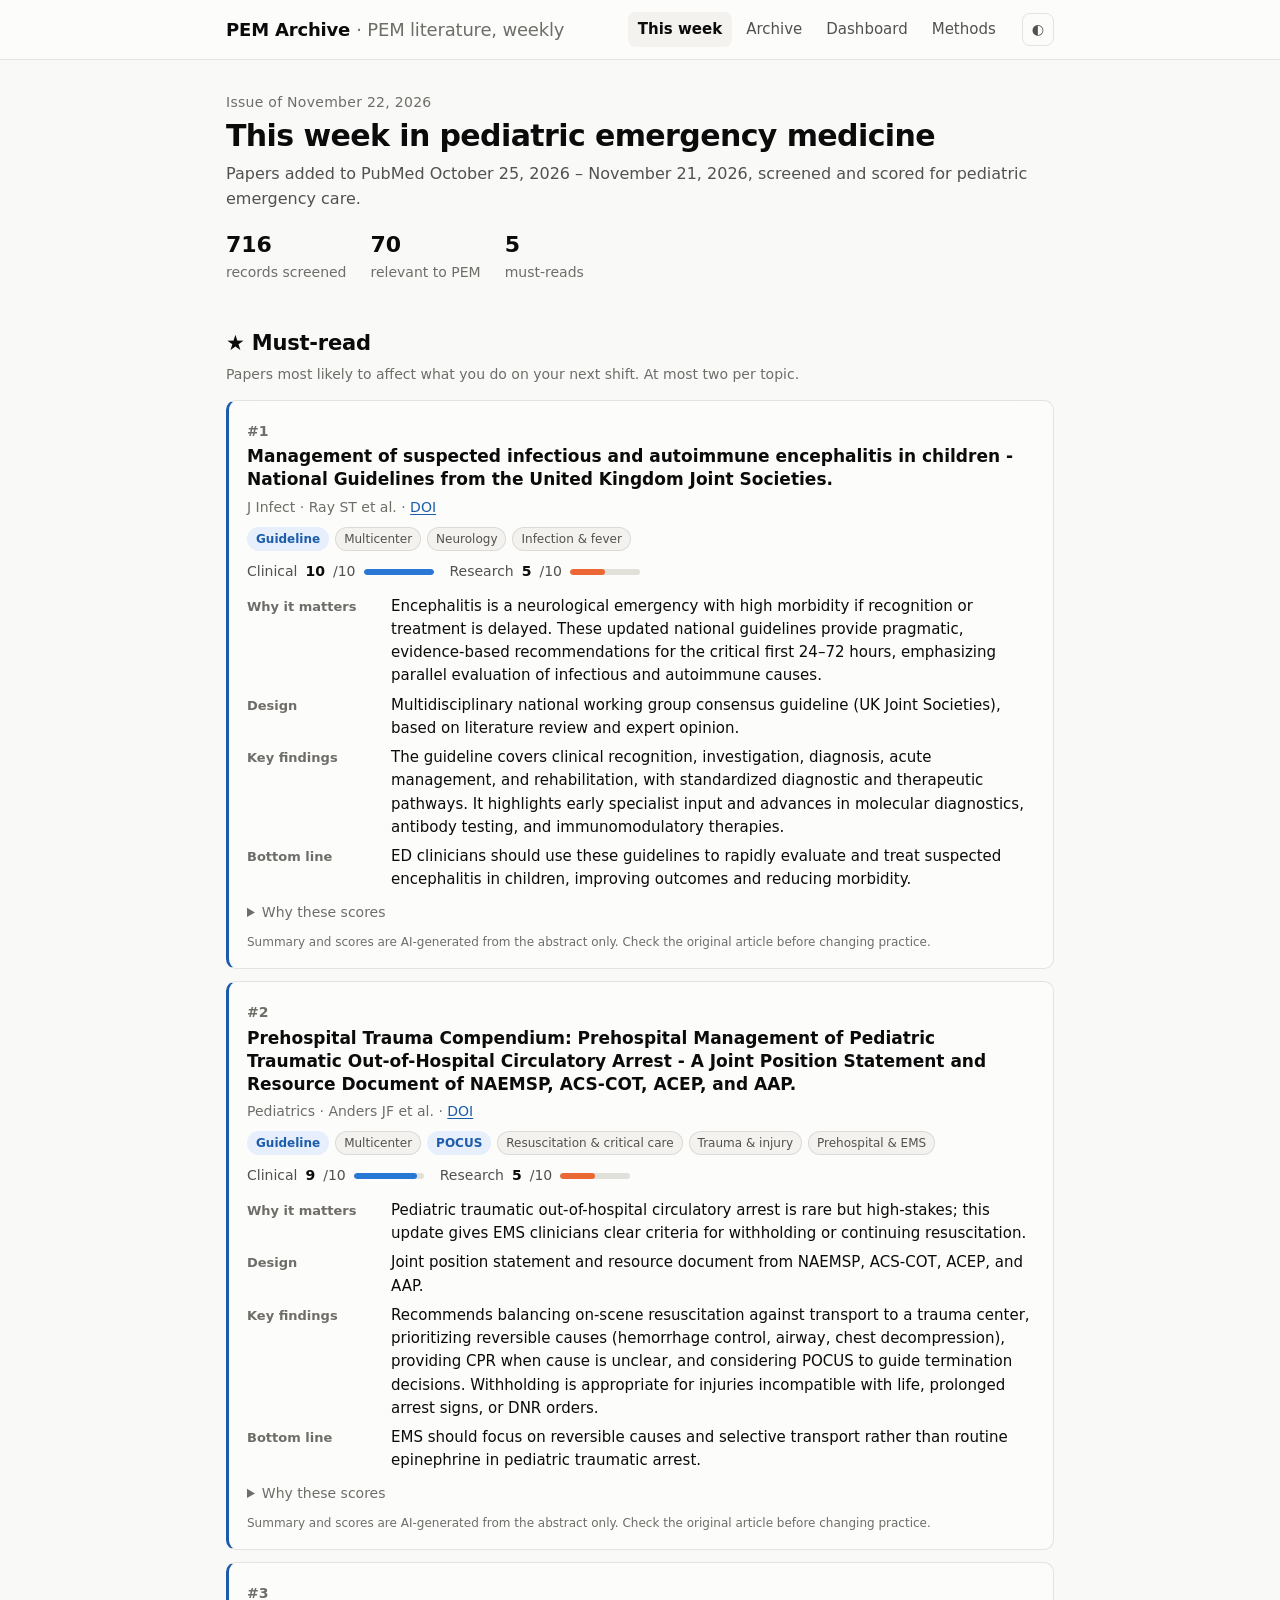
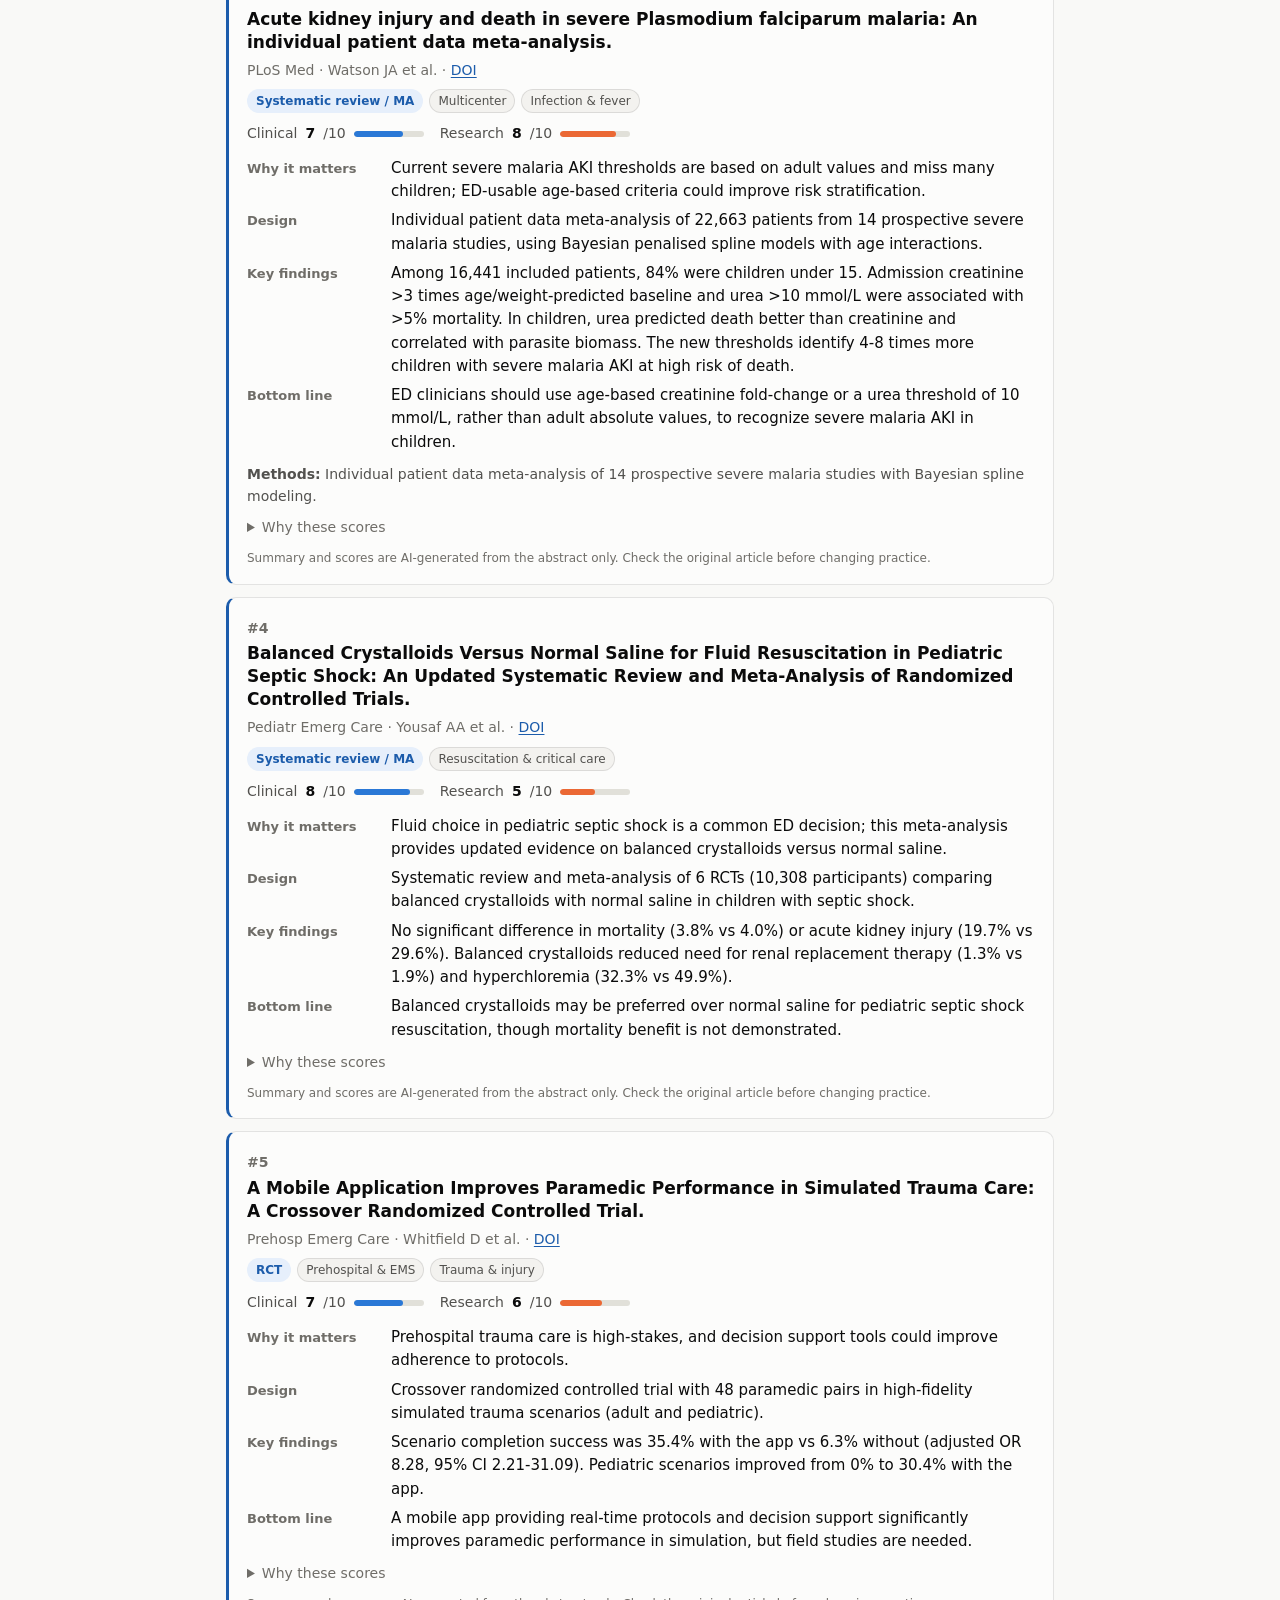
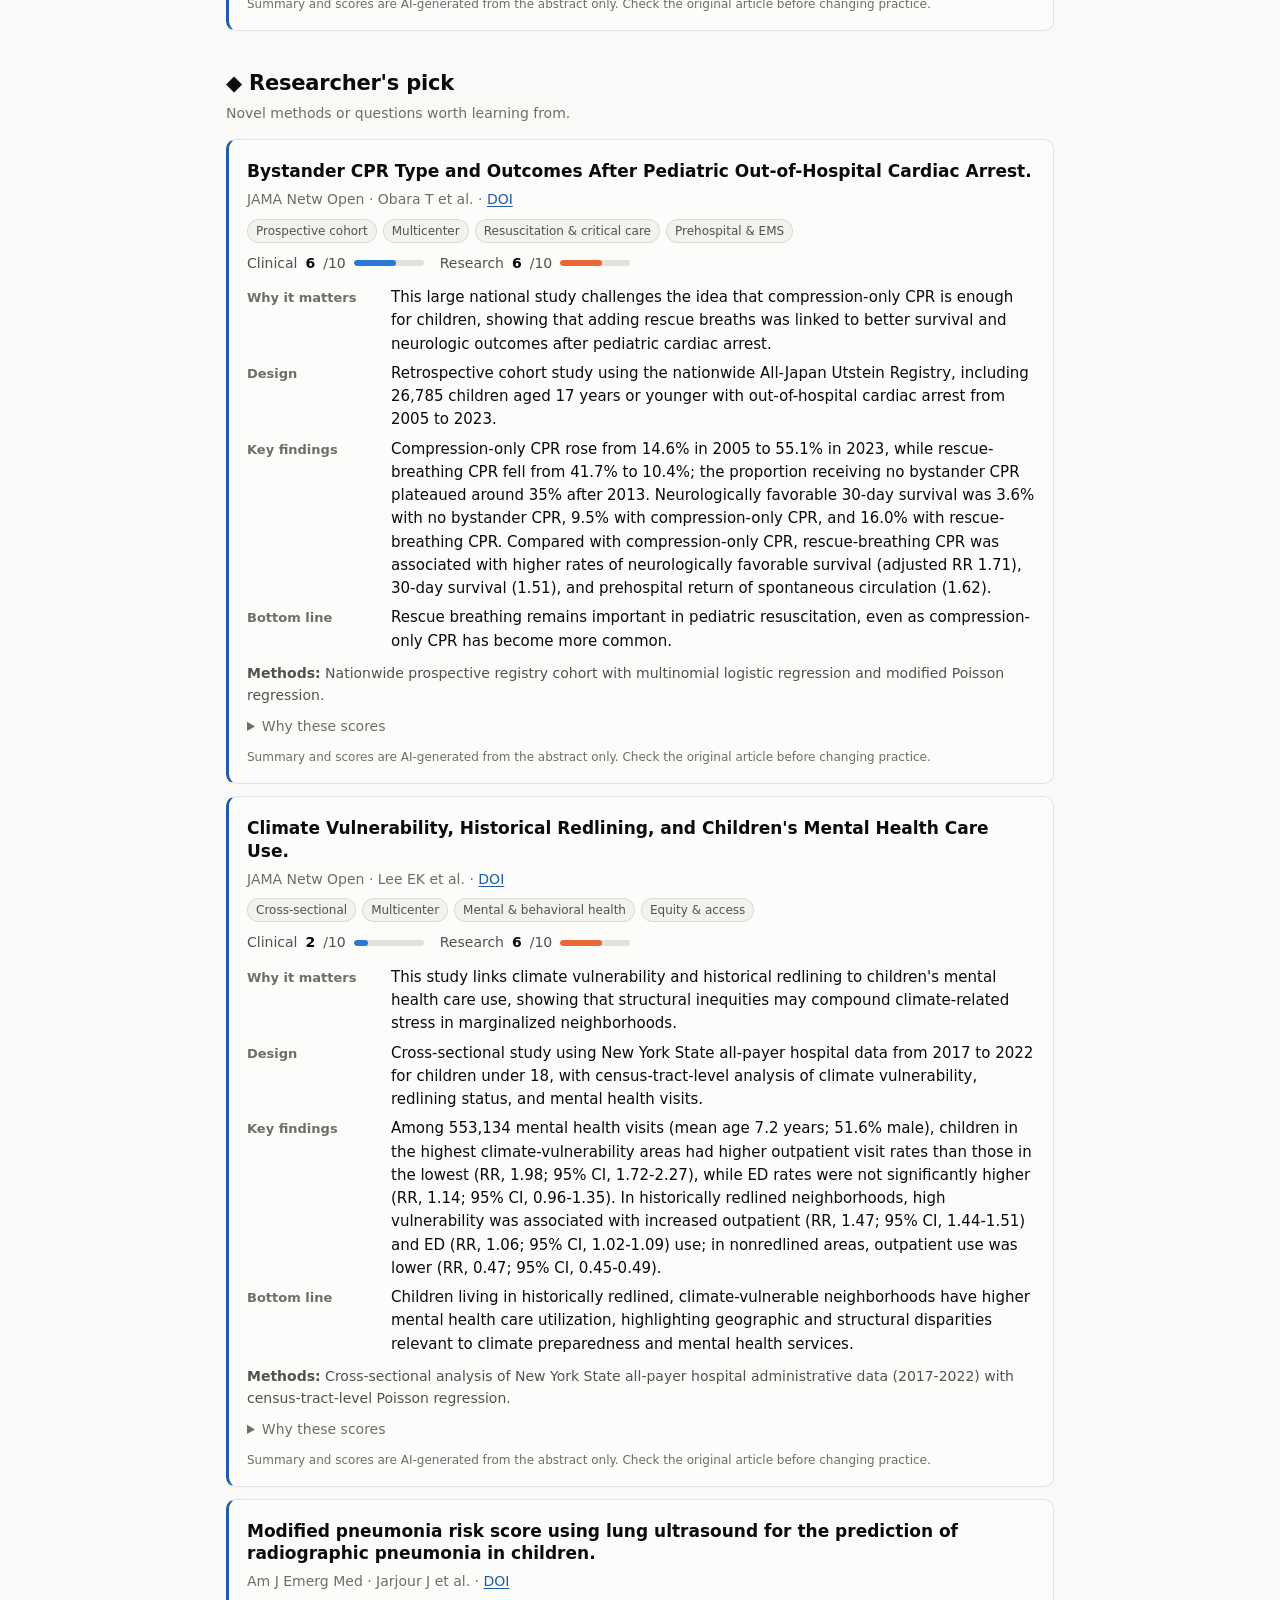
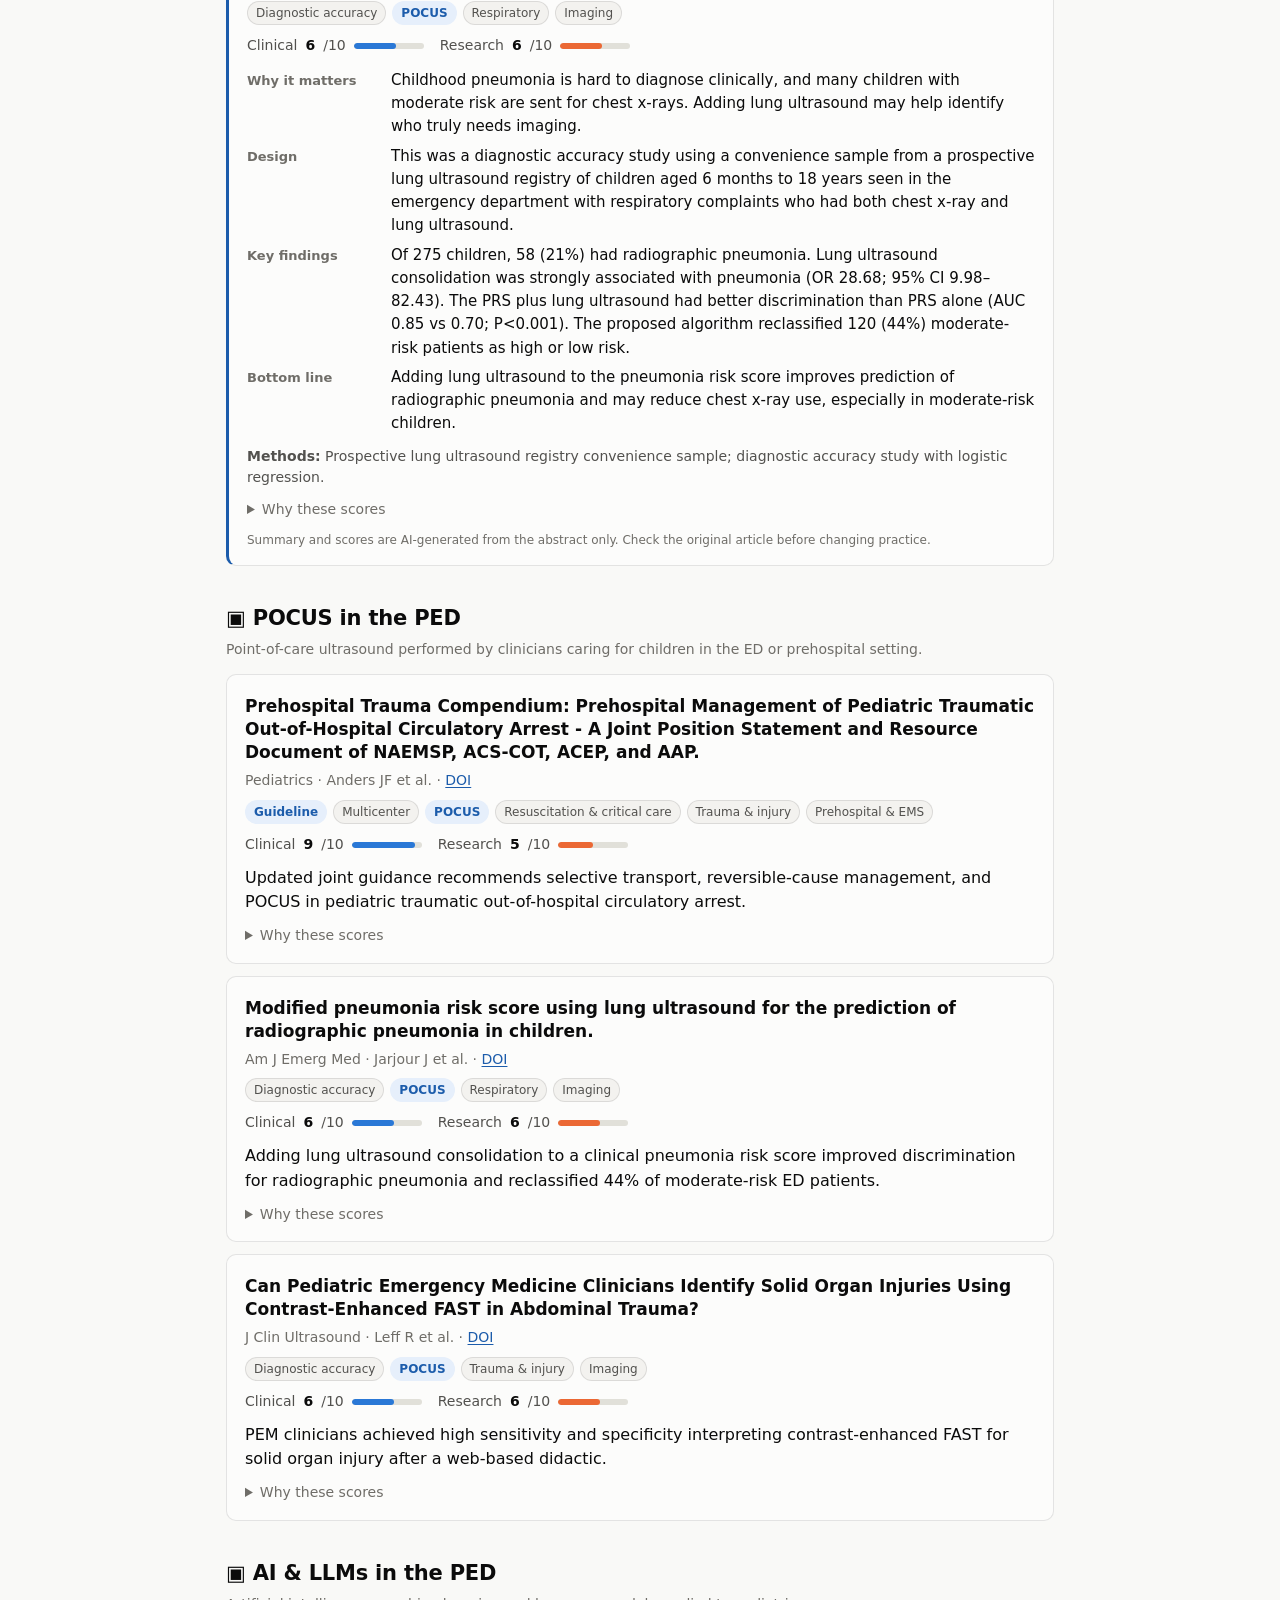
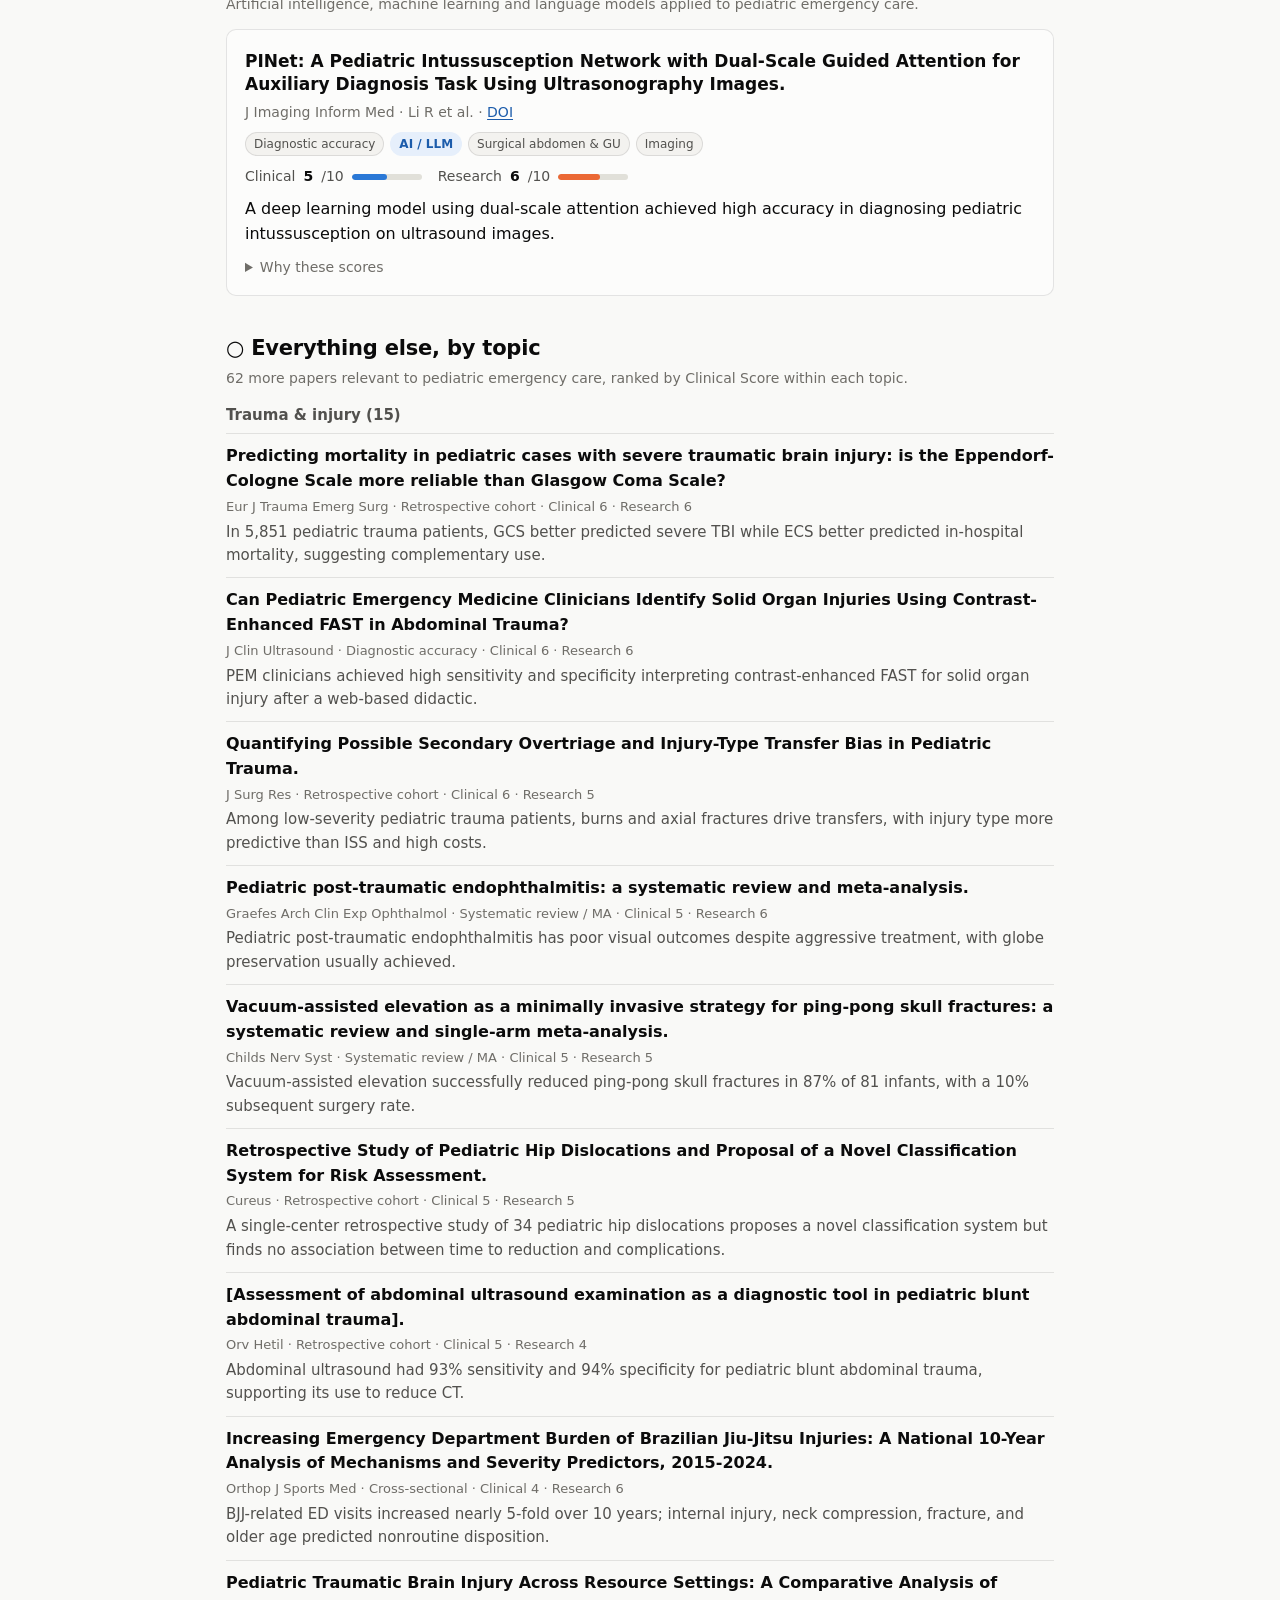
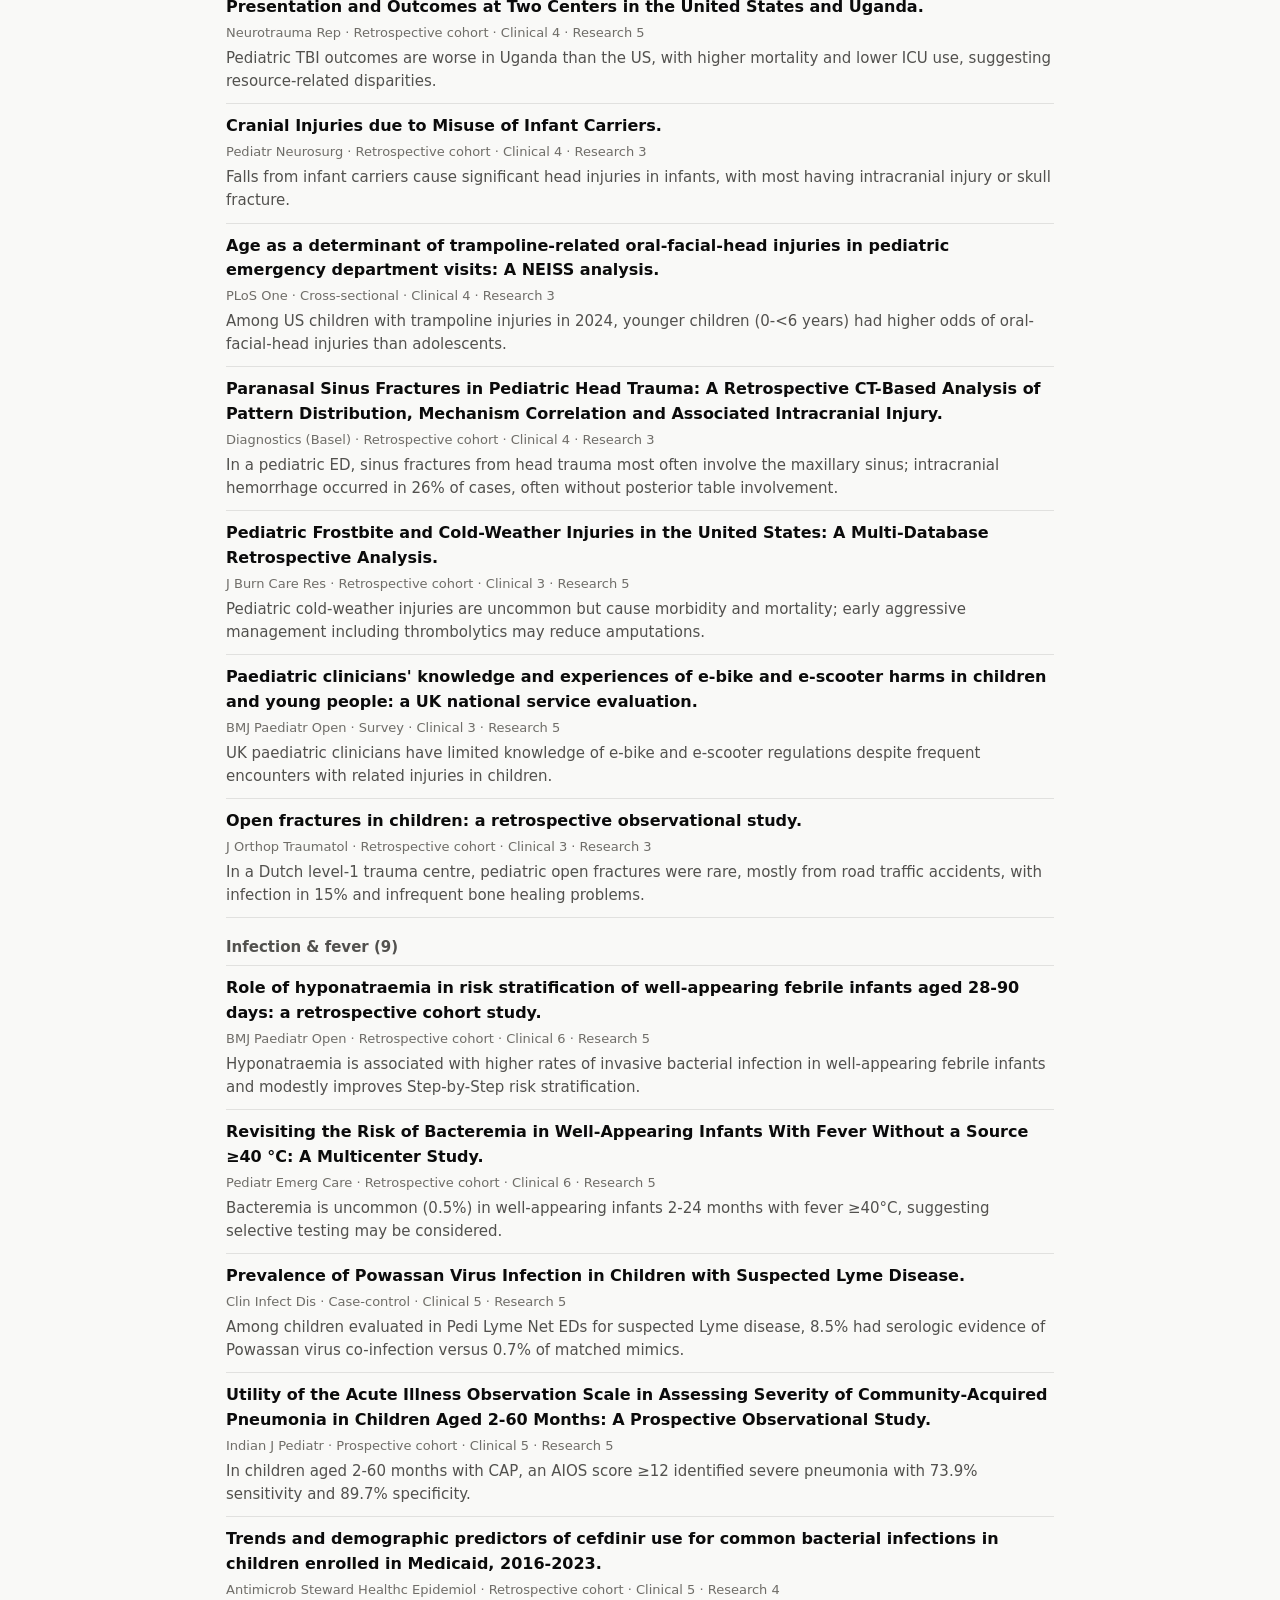
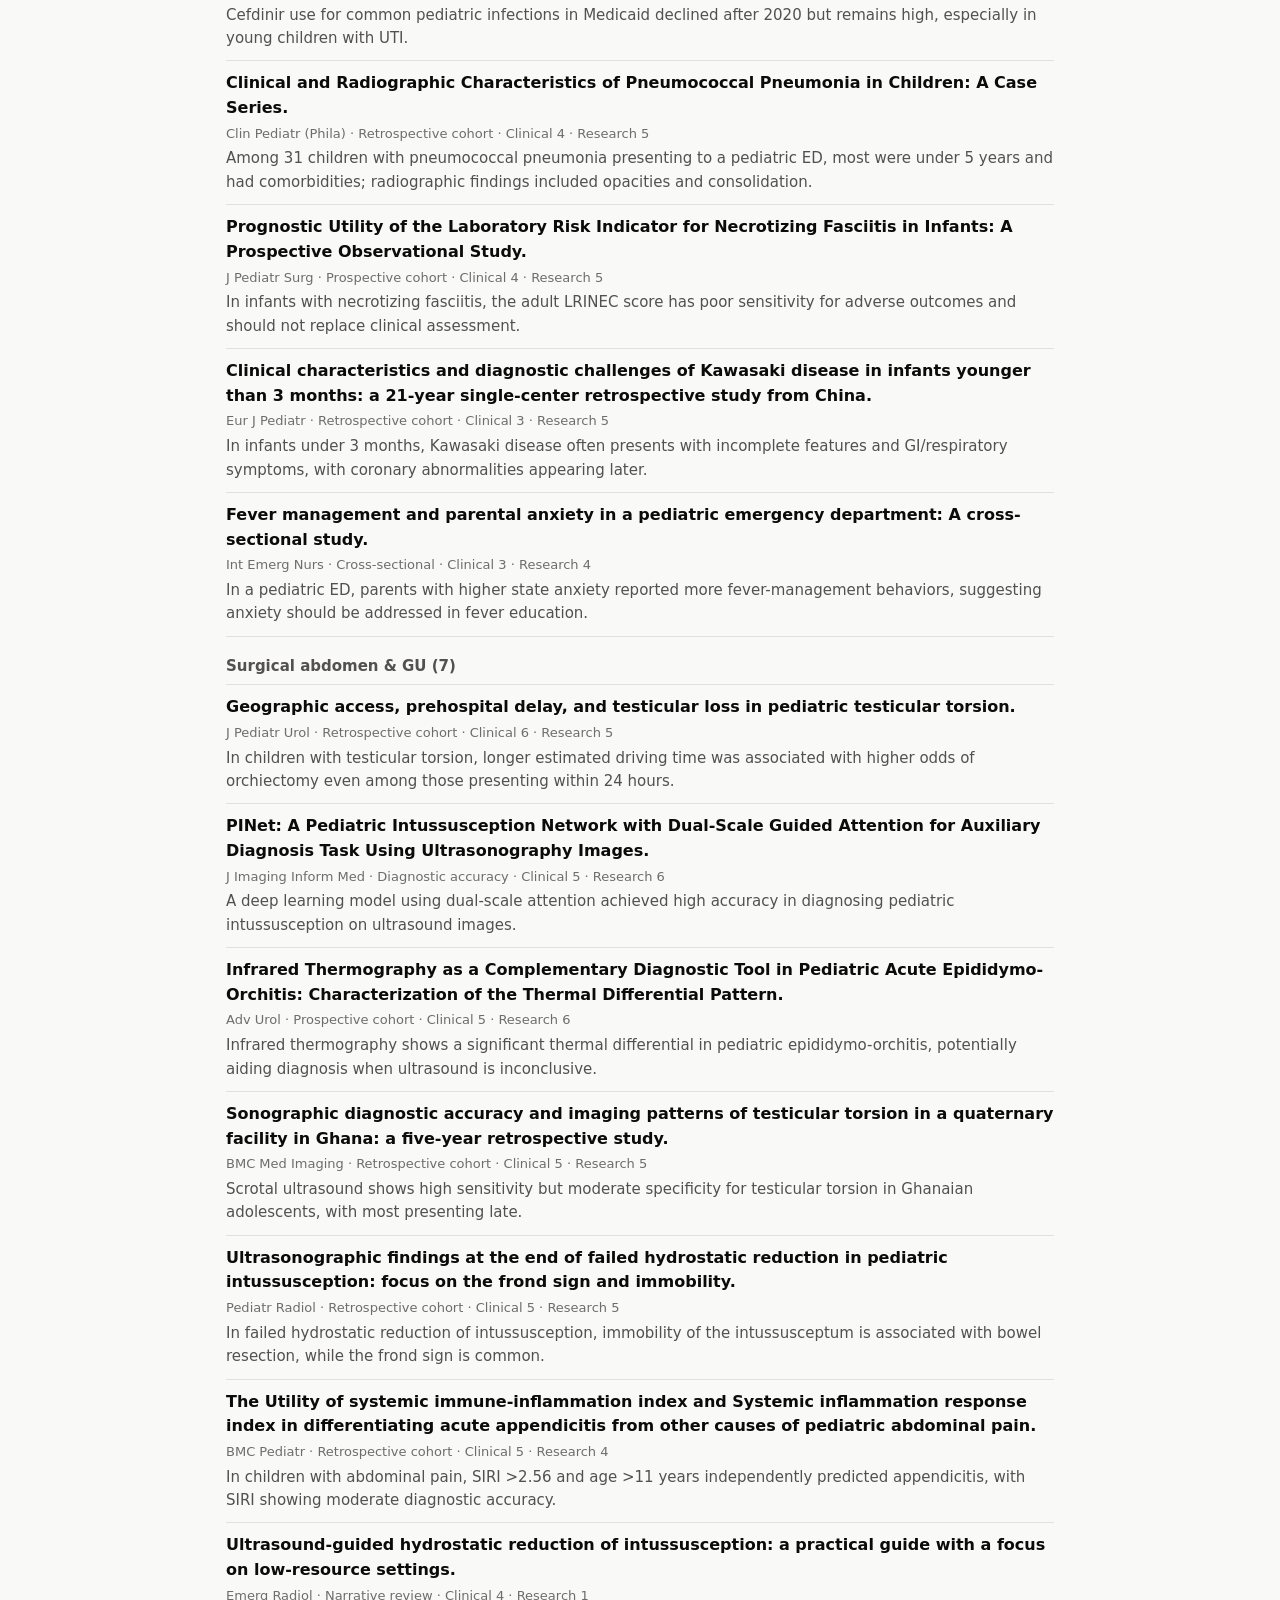
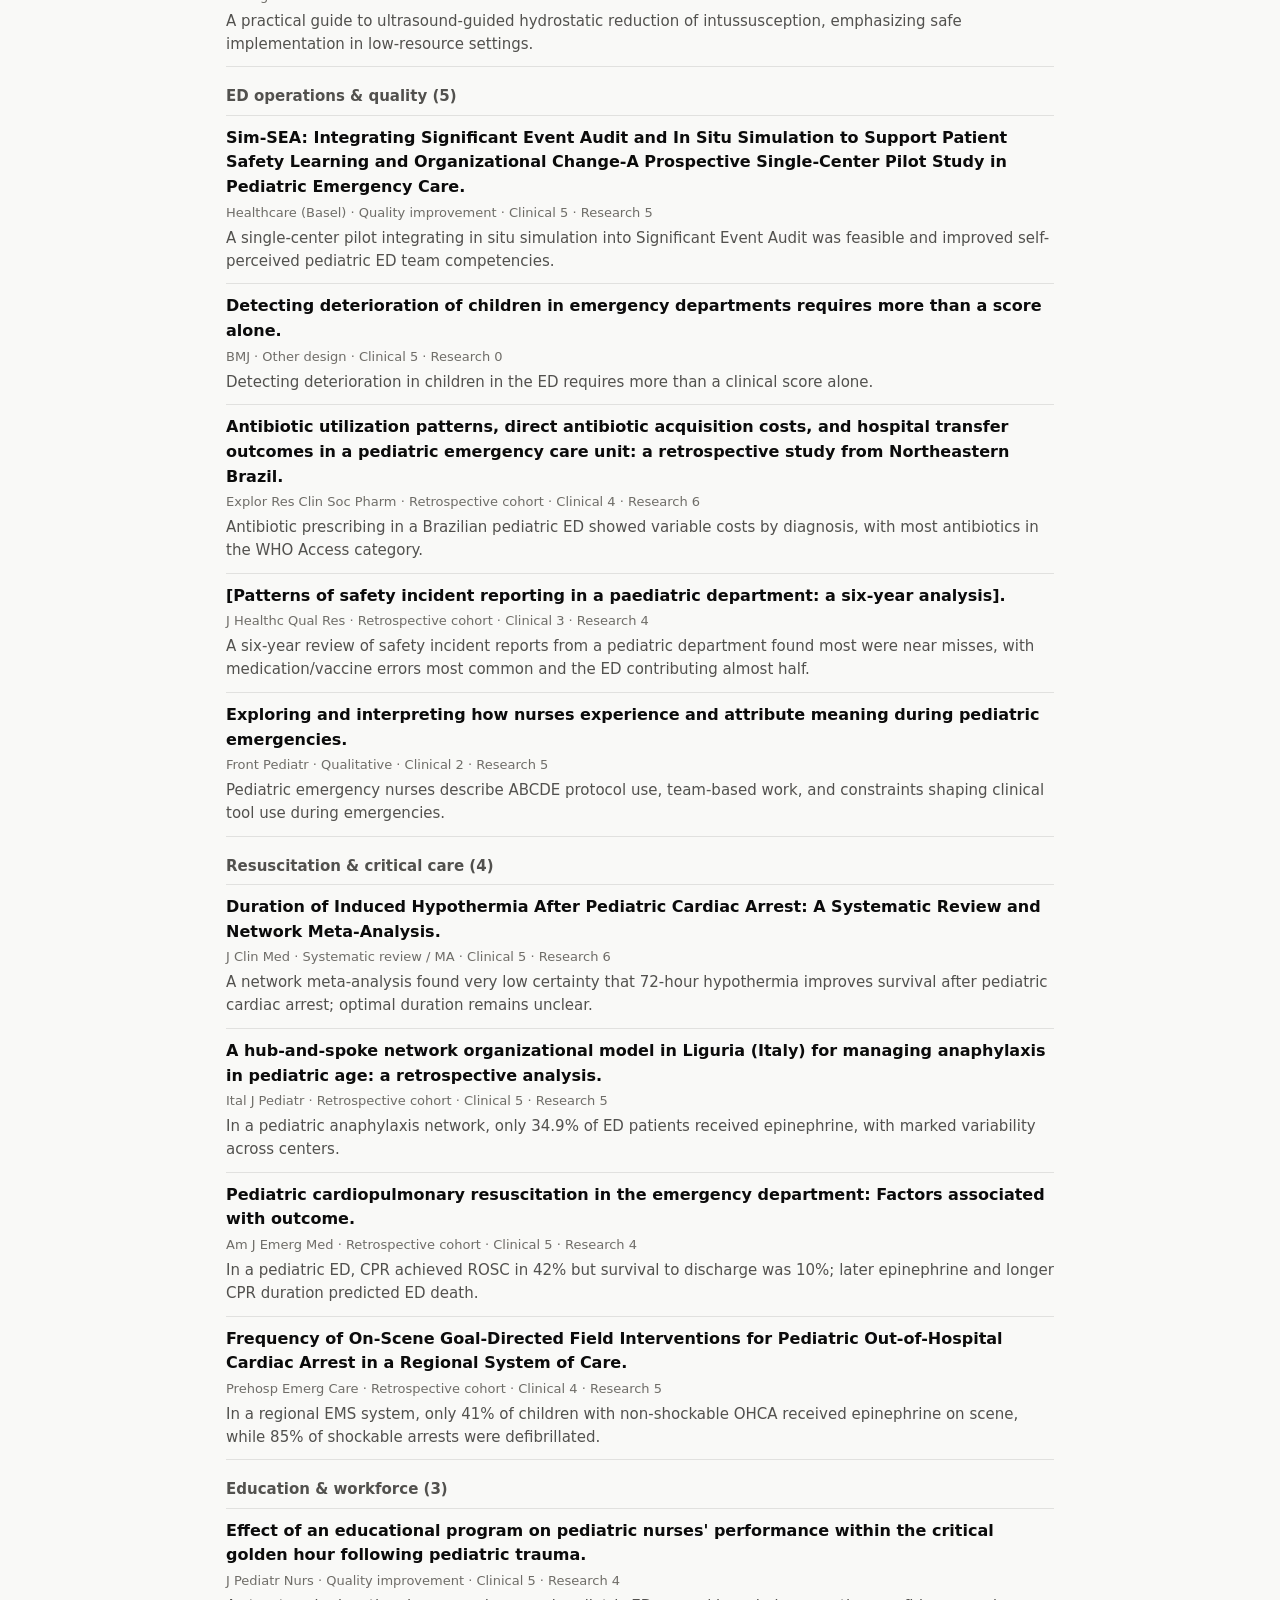
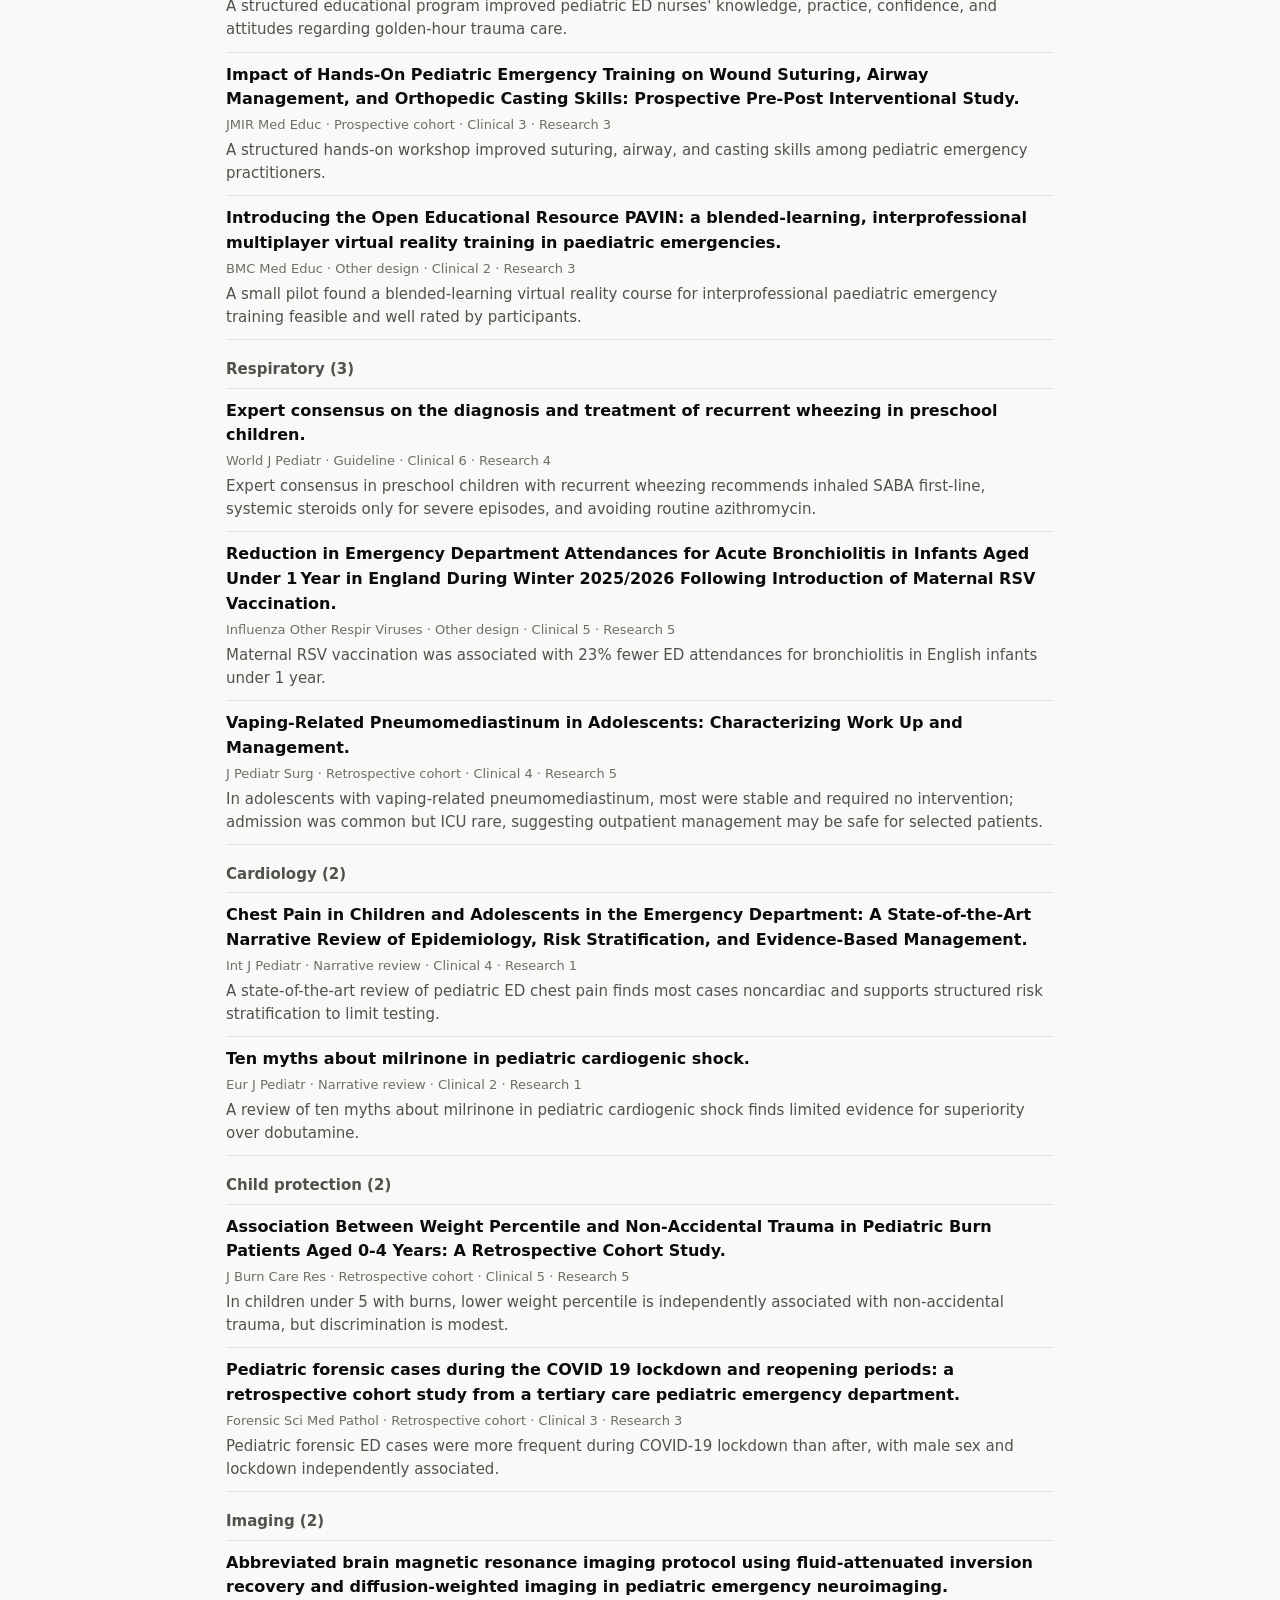
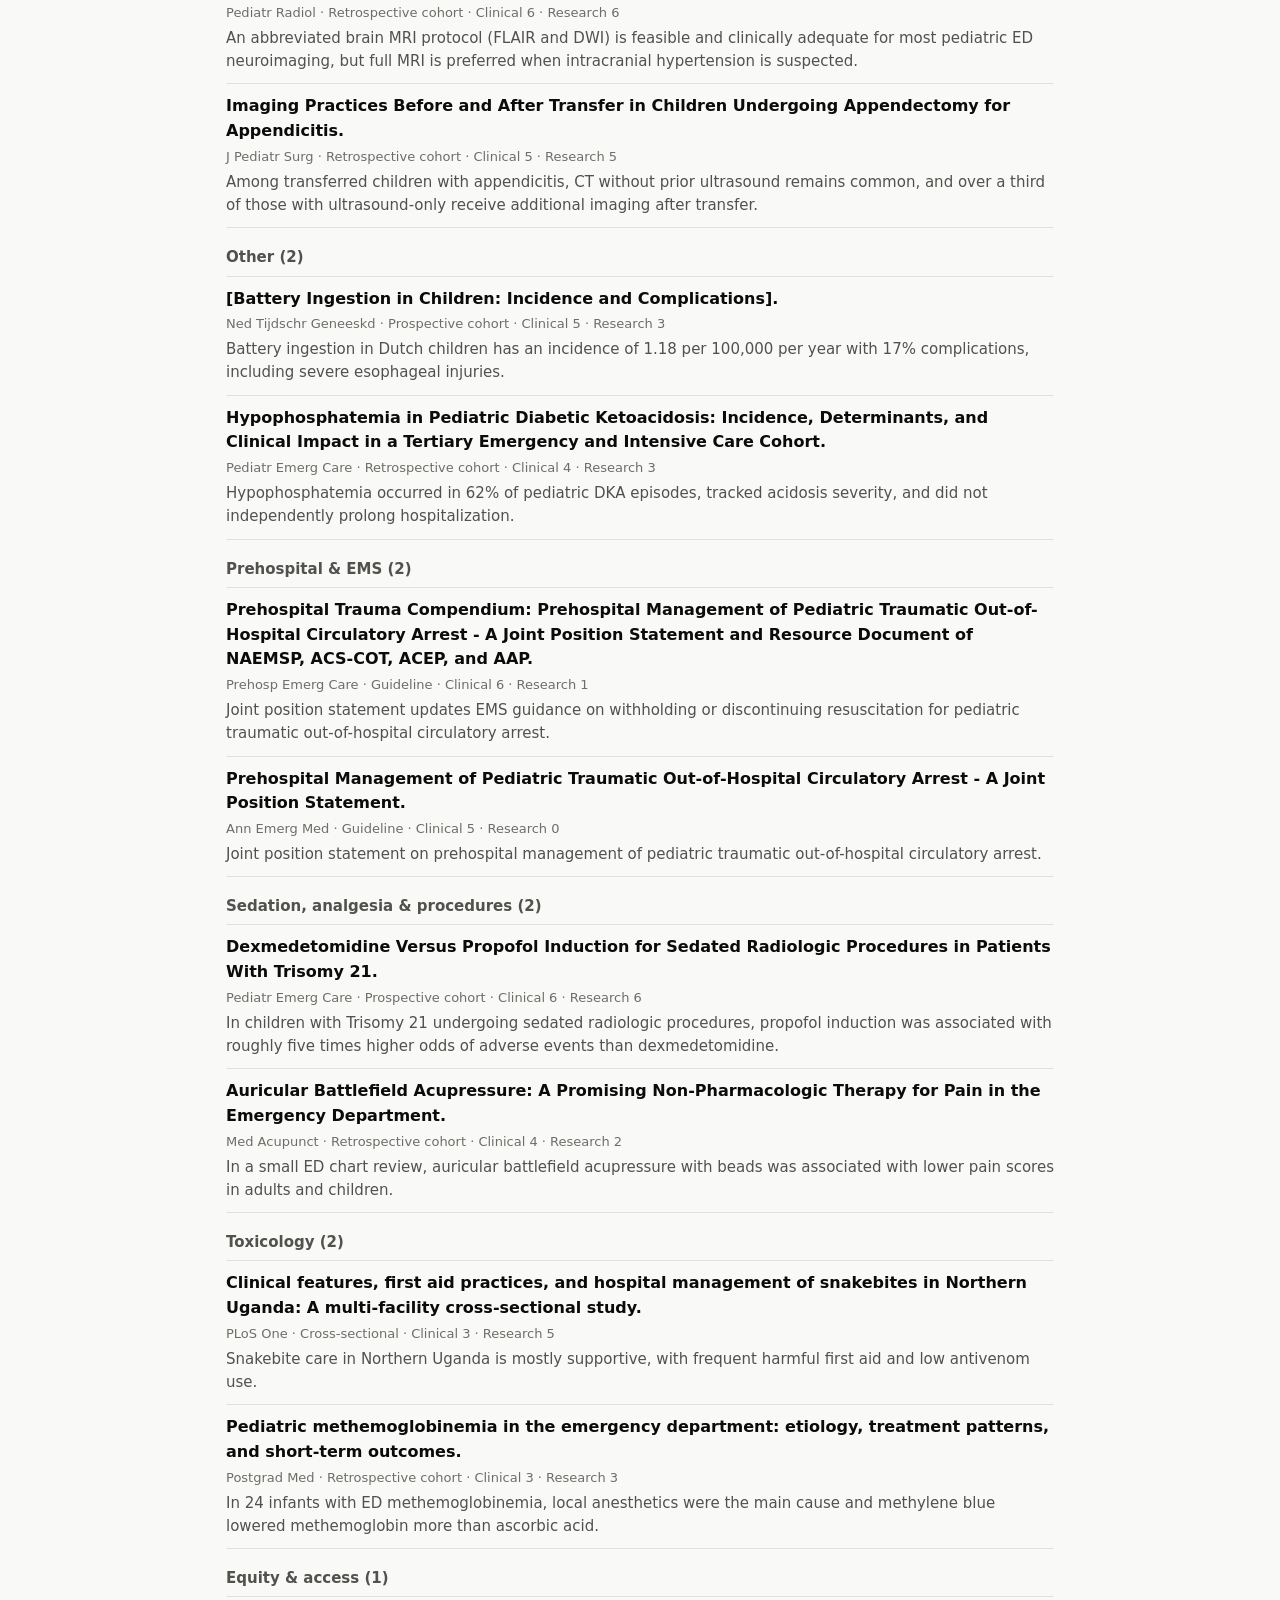
==== commit 4693433e: "Weekly issue 2026-11-22" ====
--- a/docs/index.html
+++ b/docs/index.html
@@ -16,105 +16,119 @@
 </div></header>
 <main class="wrap">
 <div class="issue-head">
-<p class="eyebrow">Issue of November 15, 2026</p>
+<p class="eyebrow">Issue of November 22, 2026</p>
 <h1>This week in pediatric emergency medicine</h1>
-<p class="lede">Papers added to PubMed October 18, 2026 – November 14, 2026, screened and scored for pediatric emergency care.</p>
-<ul class="stats"><li><b>603</b>records screened</li><li><b>60</b>relevant to PEM</li>
+<p class="lede">Papers added to PubMed October 25, 2026 – November 21, 2026, screened and scored for pediatric emergency care.</p>
+<ul class="stats"><li><b>716</b>records screened</li><li><b>70</b>relevant to PEM</li>
 <li><b>5</b>must-reads</li></ul></div><section><h2>★ Must-read</h2><p class="section-note">Papers most likely to affect what you do on your next shift. At most two per topic.</p><article class="card featured">
 <span class="rank">#1</span>
-<h3><a href="https://pubmed.ncbi.nlm.nih.gov/43003124/">Weight Estimation and Dose Calculation in Resuscitation: A Systematic Review and Meta-Analysis.</a></h3>
-<p class="meta">Pediatrics · Tijssen JA et al. · <a href="https://doi.org/10.1542/peds.2026-078217">DOI</a></p>
-<div class="badges"><span class="badge strong">Systematic review / MA</span><span class="badge ">Resuscitation &amp; critical care</span></div>
-<div class="scores"><span class="score">Clinical <b>7</b>/10 <span class="meter c" aria-hidden="true"><i style="width:70%"></i></span></span><span class="score">Research <b>6</b>/10 <span class="meter r" aria-hidden="true"><i style="width:60%"></i></span></span></div>
-<dl class="summary"><dt>Why it matters</dt><dd>Accurate weight estimation is critical for drug dosing in pediatric resuscitation; this meta-analysis suggests a better tool.</dd><dt>Design</dt><dd>Systematic review and meta-analysis of 250 studies, 9 involving children requiring resuscitation.</dd><dt>Key findings</dt><dd>PAWPER tape was superior to Broselow for time to drug administration, dose accuracy, and weight estimation (OR 2.48 for P10). Age-based formulas were inaccurate.</dd><dt>Bottom line</dt><dd>Length-based tapes with habitus correction should be preferred, but patient outcome studies are lacking.</dd></dl>
-<details class="why"><summary>Why these scores</summary><p><b>Clinical:</b> Systematic review shows PAWPER tape improves weight estimation and dose accuracy compared to Broselow, but no patient outcome data.</p><p><b>Research:</b> Standard meta-analysis but addresses a specific gap in resuscitation drug dosing.</p></details>
+<h3><a href="https://pubmed.ncbi.nlm.nih.gov/43025661/">Management of suspected infectious and autoimmune encephalitis in children - National Guidelines from the United Kingdom Joint Societies.</a></h3>
+<p class="meta">J Infect · Ray ST et al. · <a href="https://doi.org/10.1016/j.jinf.2026.106890">DOI</a></p>
+<div class="badges"><span class="badge strong">Guideline</span><span class="badge ">Multicenter</span><span class="badge ">Neurology</span><span class="badge ">Infection &amp; fever</span></div>
+<div class="scores"><span class="score">Clinical <b>10</b>/10 <span class="meter c" aria-hidden="true"><i style="width:100%"></i></span></span><span class="score">Research <b>5</b>/10 <span class="meter r" aria-hidden="true"><i style="width:50%"></i></span></span></div>
+<dl class="summary"><dt>Why it matters</dt><dd>Encephalitis is a neurological emergency with high morbidity if recognition or treatment is delayed. These updated national guidelines provide pragmatic, evidence-based recommendations for the critical first 24–72 hours, emphasizing parallel evaluation of infectious and autoimmune causes.</dd><dt>Design</dt><dd>Multidisciplinary national working group consensus guideline (UK Joint Societies), based on literature review and expert opinion.</dd><dt>Key findings</dt><dd>The guideline covers clinical recognition, investigation, diagnosis, acute management, and rehabilitation, with standardized diagnostic and therapeutic pathways. It highlights early specialist input and advances in molecular diagnostics, antibody testing, and immunomodulatory therapies.</dd><dt>Bottom line</dt><dd>ED clinicians should use these guidelines to rapidly evaluate and treat suspected encephalitis in children, improving outcomes and reducing morbidity.</dd></dl>
+<details class="why"><summary>Why these scores</summary><p><b>Clinical:</b> Updated national guidelines provide evidence-based recommendations for early recognition and acute management of pediatric encephalitis, directly affecting ED decision-making.</p><p><b>Research:</b> Multidisciplinary consensus guideline; systematic approach but standard methodology; offers standardized pathways for future research.</p></details>
 <p class="ai-note">Summary and scores are AI-generated from the abstract only. Check the original article before changing practice.</p>
 </article><article class="card featured">
 <span class="rank">#2</span>
-<h3><a href="https://pubmed.ncbi.nlm.nih.gov/43007248/">Violent Reinjury Trajectories Across Injury Mechanisms: A Multicenter Cohort Study.</a></h3>
-<p class="meta">Ann Emerg Med · Szoko N et al. · <a href="https://doi.org/10.1016/j.annemergmed.2026.09.024">DOI</a></p>
-<div class="badges"><span class="badge ">Retrospective cohort</span><span class="badge ">Multicenter</span><span class="badge ">Trauma &amp; injury</span><span class="badge ">Equity &amp; access</span></div>
-<div class="scores"><span class="score">Clinical <b>5</b>/10 <span class="meter c" aria-hidden="true"><i style="width:50%"></i></span></span><span class="score">Research <b>5</b>/10 <span class="meter r" aria-hidden="true"><i style="width:50%"></i></span></span></div>
-<dl class="summary"><dt>Why it matters</dt><dd>This large multicenter study identifies which survivors of violent injury are most likely to be reinjured, and how the type of reinjury may escalate. The findings can help target prevention programs toward high-risk groups, such as younger firearm-injured patients and those in socially vulnerable areas.</dd><dt>Design</dt><dd>Observational cohort study across four Level I trauma centers (two adult, two pediatric) from 2016 to 2023, using multivariable Cox proportional hazards models to assess time to violent reinjury.</dd><dt>Key findings</dt><dd>Among 29,038 nonfatal violent injury survivors, male sex, Black/other race, adult hospital presentation, public insurance, and high social vulnerability were each associated with greater risk of any reinjury. For firearm index injuries, patients under 18 had higher risk of firearm reinjury than those 18–26 (aHR 0.65) and those over 26 (aHR 0.47). Women with firearm injury had lower firearm reinjury risk (aHR 0.46) but higher blunt reinjury risk (aHR 1.77). High social vulnerability was linked to escalation from blunt to firearm (aHR 1.46).</dd><dt>Bottom line</dt><dd>Demographic and social factors strongly shape violent reinjury risk and mechanism, suggesting that prevention efforts should be tailored to specific subgroups, especially younger firearm-injured patients and those in socially vulnerable communities.</dd></dl>
-<p class="methods"><b>Methods:</b> Multicenter cohort study (4 trauma centers) with Cox proportional hazards modeling.</p>
-<details class="why"><summary>Why these scores</summary><p><b>Clinical:</b> Identifies risk factors for violent reinjury but does not directly change ED management.</p><p><b>Research:</b> Multicenter cohort with standard Cox models; novel focus on reinjury trajectories across mechanisms.</p></details>
+<h3><a href="https://pubmed.ncbi.nlm.nih.gov/43051248/">Prehospital Trauma Compendium: Prehospital Management of Pediatric Traumatic Out-of-Hospital Circulatory Arrest - A Joint Position Statement and Resource Document of NAEMSP, ACS-COT, ACEP, and AAP.</a></h3>
+<p class="meta">Pediatrics · Anders JF et al. · <a href="https://doi.org/10.1542/peds.2026-079371">DOI</a></p>
+<div class="badges"><span class="badge strong">Guideline</span><span class="badge ">Multicenter</span><span class="badge strong">POCUS</span><span class="badge ">Resuscitation &amp; critical care</span><span class="badge ">Trauma &amp; injury</span><span class="badge ">Prehospital &amp; EMS</span></div>
+<div class="scores"><span class="score">Clinical <b>9</b>/10 <span class="meter c" aria-hidden="true"><i style="width:90%"></i></span></span><span class="score">Research <b>5</b>/10 <span class="meter r" aria-hidden="true"><i style="width:50%"></i></span></span></div>
+<dl class="summary"><dt>Why it matters</dt><dd>Pediatric traumatic out-of-hospital circulatory arrest is rare but high-stakes; this update gives EMS clinicians clear criteria for withholding or continuing resuscitation.</dd><dt>Design</dt><dd>Joint position statement and resource document from NAEMSP, ACS-COT, ACEP, and AAP.</dd><dt>Key findings</dt><dd>Recommends balancing on-scene resuscitation against transport to a trauma center, prioritizing reversible causes (hemorrhage control, airway, chest decompression), providing CPR when cause is unclear, and considering POCUS to guide termination decisions. Withholding is appropriate for injuries incompatible with life, prolonged arrest signs, or DNR orders.</dd><dt>Bottom line</dt><dd>EMS should focus on reversible causes and selective transport rather than routine epinephrine in pediatric traumatic arrest.</dd></dl>
+<details class="why"><summary>Why these scores</summary><p><b>Clinical:</b> Joint position statement updates resuscitation guidance for pediatric traumatic arrest, emphasizing selective transport and POCUS.</p><p><b>Research:</b> Consensus guideline from major organizations synthesizes evolving evidence, but is not a new research design.</p></details>
 <p class="ai-note">Summary and scores are AI-generated from the abstract only. Check the original article before changing practice.</p>
 </article><article class="card featured">
 <span class="rank">#3</span>
-<h3><a href="https://pubmed.ncbi.nlm.nih.gov/43010026/">Nationwide pediatric injury surveillance across two successive system disruptions in South Korea, 2016-2024.</a></h3>
-<p class="meta">Inj Epidemiol · Han SI et al. · <a href="https://doi.org/10.1186/s40621-026-00708-y">DOI</a></p>
-<div class="badges"><span class="badge ">Retrospective cohort</span><span class="badge ">Multicenter</span><span class="badge ">Trauma &amp; injury</span><span class="badge ">ED operations &amp; quality</span></div>
+<h3><a href="https://pubmed.ncbi.nlm.nih.gov/43056420/">Acute kidney injury and death in severe Plasmodium falciparum malaria: An individual patient data meta-analysis.</a></h3>
+<p class="meta">PLoS Med · Watson JA et al. · <a href="https://doi.org/10.1371/journal.pmed.1004975">DOI</a></p>
+<div class="badges"><span class="badge strong">Systematic review / MA</span><span class="badge ">Multicenter</span><span class="badge ">Infection &amp; fever</span></div>
 <div class="scores"><span class="score">Clinical <b>7</b>/10 <span class="meter c" aria-hidden="true"><i style="width:70%"></i></span></span><span class="score">Research <b>8</b>/10 <span class="meter r" aria-hidden="true"><i style="width:80%"></i></span></span></div>
-<dl class="summary"><dt>Why it matters</dt><dd>This national surveillance study shows that ED injury visit counts alone can mask changes in case mix, especially during workforce disruptions.</dd><dt>Design</dt><dd>Retrospective analysis of national ED data for children under 10 years, 2016-2024, with interrupted time series at two breakpoints.</dd><dt>Key findings</dt><dd>Injury visits stayed below pre-pandemic levels (adjusted Recovery Index 78.7%; raw 62.7%). The February 2024 physician walkout was associated with a decline of -157.9 per 100,000 overall, largest in regional emergency centers (-88.7 per 100,000), with no change in non-teaching facilities.</dd><dt>Bottom line</dt><dd>Pediatric injury surveillance should incorporate case mix and facility tier to interpret ED burden accurately during system disruptions.</dd></dl>
-<p class="methods"><b>Methods:</b> National ED registry (NEDIS) + interrupted time-series analysis.</p>
-<details class="why"><summary>Why these scores</summary><p><b>Clinical:</b> Supports interpretation of ED injury trends and resource planning, though it does not directly alter individual patient management.</p><p><b>Research:</b> National registry data with interrupted time-series across two system disruptions and facility-tier stratification is an uncommon, robust approach.</p></details>
+<dl class="summary"><dt>Why it matters</dt><dd>Current severe malaria AKI thresholds are based on adult values and miss many children; ED-usable age-based criteria could improve risk stratification.</dd><dt>Design</dt><dd>Individual patient data meta-analysis of 22,663 patients from 14 prospective severe malaria studies, using Bayesian penalised spline models with age interactions.</dd><dt>Key findings</dt><dd>Among 16,441 included patients, 84% were children under 15. Admission creatinine &gt;3 times age/weight-predicted baseline and urea &gt;10 mmol/L were associated with &gt;5% mortality. In children, urea predicted death better than creatinine and correlated with parasite biomass. The new thresholds identify 4-8 times more children with severe malaria AKI at high risk of death.</dd><dt>Bottom line</dt><dd>ED clinicians should use age-based creatinine fold-change or a urea threshold of 10 mmol/L, rather than adult absolute values, to recognize severe malaria AKI in children.</dd></dl>
+<p class="methods"><b>Methods:</b> Individual patient data meta-analysis of 14 prospective severe malaria studies with Bayesian spline modeling.</p>
+<details class="why"><summary>Why these scores</summary><p><b>Clinical:</b> Provides new age-based creatinine and urea thresholds that can improve ED risk stratification of children with severe malaria.</p><p><b>Research:</b> Large IPD meta-analysis using Bayesian spline models to derive age-specific prognostic thresholds, a method uncommon in PEM research.</p></details>
 <p class="ai-note">Summary and scores are AI-generated from the abstract only. Check the original article before changing practice.</p>
 </article><article class="card featured">
 <span class="rank">#4</span>
-<h3><a href="https://pubmed.ncbi.nlm.nih.gov/43002825/">Predicting survival in pediatric out-of-hospital cardiac arrest: Development and internal validation of risk scores.</a></h3>
-<p class="meta">Am J Emerg Med · Mawani M et al. · <a href="https://doi.org/10.1016/j.ajem.2026.10.040">DOI</a></p>
-<div class="badges"><span class="badge ">Retrospective cohort</span><span class="badge ">Multicenter</span><span class="badge ">Resuscitation &amp; critical care</span><span class="badge ">Prehospital &amp; EMS</span></div>
-<div class="scores"><span class="score">Clinical <b>6</b>/10 <span class="meter c" aria-hidden="true"><i style="width:60%"></i></span></span><span class="score">Research <b>6</b>/10 <span class="meter r" aria-hidden="true"><i style="width:60%"></i></span></span></div>
-<dl class="summary"><dt>Why it matters</dt><dd>This large registry study offers simple, prehospital-based risk scores that can help categorize children after out-of-hospital cardiac arrest into low, moderate, or high chance of survival to discharge, which may support research, quality monitoring, and eventual clinical guidance.</dd><dt>Design</dt><dd>Retrospective analysis of a U.S. cardiac arrest registry from 2013 to 2023, using 70% of data to develop risk scores and 30% for internal validation; logistic regression and classification trees were compared.</dd><dt>Key findings</dt><dd>Among 26,895 pediatric patients, 27.8% survived to admission and 11.9% to discharge. Separate scores were made for infants, preschool/school-age children, and adolescents. Key predictors included gender, arrest location, witness status, cause, bystander CPR, prehospital AED use, and first rhythm. Discrimination was good, with area under the ROC curves around 0.76–0.82. Average survival by risk group ranged from 3–4% in low-risk, 11–13% in moderate-risk, and 29–48% in high-risk groups.</dd><dt>Bottom line</dt><dd>Pediatric OHCA survival can be stratified into three meaningful risk categories using a small set of easily identified prehospital variables, with tree-based models offering simpler use and similar accuracy.</dd></dl>
-<p class="methods"><b>Methods:</b> U.S. cardiac arrest registry cohort + derivation/validation risk score study</p>
-<details class="why"><summary>Why these scores</summary><p><b>Clinical:</b> Risk scores using prehospital variables may support prognostication and quality monitoring, but require external validation.</p><p><b>Research:</b> Large registry-based development of risk scores with internal validation only; CART and LR comparison is standard.</p></details>
+<h3><a href="https://pubmed.ncbi.nlm.nih.gov/43036077/">Balanced Crystalloids Versus Normal Saline for Fluid Resuscitation in Pediatric Septic Shock: An Updated Systematic Review and Meta-Analysis of Randomized Controlled Trials.</a></h3>
+<p class="meta">Pediatr Emerg Care · Yousaf AA et al. · <a href="https://doi.org/10.1097/PEC.0000000000003746">DOI</a></p>
+<div class="badges"><span class="badge strong">Systematic review / MA</span><span class="badge ">Resuscitation &amp; critical care</span></div>
+<div class="scores"><span class="score">Clinical <b>8</b>/10 <span class="meter c" aria-hidden="true"><i style="width:80%"></i></span></span><span class="score">Research <b>5</b>/10 <span class="meter r" aria-hidden="true"><i style="width:50%"></i></span></span></div>
+<dl class="summary"><dt>Why it matters</dt><dd>Fluid choice in pediatric septic shock is a common ED decision; this meta-analysis provides updated evidence on balanced crystalloids versus normal saline.</dd><dt>Design</dt><dd>Systematic review and meta-analysis of 6 RCTs (10,308 participants) comparing balanced crystalloids with normal saline in children with septic shock.</dd><dt>Key findings</dt><dd>No significant difference in mortality (3.8% vs 4.0%) or acute kidney injury (19.7% vs 29.6%). Balanced crystalloids reduced need for renal replacement therapy (1.3% vs 1.9%) and hyperchloremia (32.3% vs 49.9%).</dd><dt>Bottom line</dt><dd>Balanced crystalloids may be preferred over normal saline for pediatric septic shock resuscitation, though mortality benefit is not demonstrated.</dd></dl>
+<details class="why"><summary>Why these scores</summary><p><b>Clinical:</b> Updated meta-analysis shows balanced crystalloids reduce RRT and hyperchloremia without mortality benefit, likely to influence fluid choice in pediatric septic shock.</p><p><b>Research:</b> Standard meta-analysis with sensitivity analyses, updates prior evidence.</p></details>
 <p class="ai-note">Summary and scores are AI-generated from the abstract only. Check the original article before changing practice.</p>
 </article><article class="card featured">
 <span class="rank">#5</span>
-<h3><a href="https://pubmed.ncbi.nlm.nih.gov/43024602/">External validation of a decision rule for bacteremia vs contaminants in pediatric blood cultures.</a></h3>
-<p class="meta">PLoS One · D&#x27;amours-Gravel M et al. · <a href="https://doi.org/10.1371/journal.pone.0355010">DOI</a></p>
-<div class="badges"><span class="badge ">Diagnostic accuracy</span><span class="badge ">Infection &amp; fever</span><span class="badge ">ED operations &amp; quality</span></div>
-<div class="scores"><span class="score">Clinical <b>7</b>/10 <span class="meter c" aria-hidden="true"><i style="width:70%"></i></span></span><span class="score">Research <b>5</b>/10 <span class="meter r" aria-hidden="true"><i style="width:50%"></i></span></span></div>
-<dl class="summary"><dt>Why it matters</dt><dd>Positive blood cultures in the ED are often contaminants; a validated rule could reduce unnecessary admissions and antibiotics.</dd><dt>Design</dt><dd>Retrospective external validation of the Sainte-Justine four-predictor rule in 130 children at a Swiss tertiary PED from 2015 to 2025.</dd><dt>Key findings</dt><dd>Sensitivity was 97.4% and specificity 69.2%; NPV was 94.7%. Both false-negatives were MSSA bacteremia without indwelling devices. Among contaminants, 71% received antibiotics under usual care versus 31% classified as moderate or high risk.</dd><dt>Bottom line</dt><dd>The rule performed well in this external cohort, but multicenter validation is still needed before routine adoption.</dd></dl>
-<details class="why"><summary>Why these scores</summary><p><b>Clinical:</b> First external validation of a practical ED decision rule that could reduce unnecessary admissions and antibiotics for contaminated blood cultures.</p><p><b>Research:</b> Standard external validation of a derived rule in an independent single-center cohort; multicenter validation is the clear next step.</p></details>
+<h3><a href="https://pubmed.ncbi.nlm.nih.gov/43044058/">A Mobile Application Improves Paramedic Performance in Simulated Trauma Care: A Crossover Randomized Controlled Trial.</a></h3>
+<p class="meta">Prehosp Emerg Care · Whitfield D et al. · <a href="https://doi.org/10.1080/10903127.2026.2765894">DOI</a></p>
+<div class="badges"><span class="badge strong">RCT</span><span class="badge ">Prehospital &amp; EMS</span><span class="badge ">Trauma &amp; injury</span></div>
+<div class="scores"><span class="score">Clinical <b>7</b>/10 <span class="meter c" aria-hidden="true"><i style="width:70%"></i></span></span><span class="score">Research <b>6</b>/10 <span class="meter r" aria-hidden="true"><i style="width:60%"></i></span></span></div>
+<dl class="summary"><dt>Why it matters</dt><dd>Prehospital trauma care is high-stakes, and decision support tools could improve adherence to protocols.</dd><dt>Design</dt><dd>Crossover randomized controlled trial with 48 paramedic pairs in high-fidelity simulated trauma scenarios (adult and pediatric).</dd><dt>Key findings</dt><dd>Scenario completion success was 35.4% with the app vs 6.3% without (adjusted OR 8.28, 95% CI 2.21-31.09). Pediatric scenarios improved from 0% to 30.4% with the app.</dd><dt>Bottom line</dt><dd>A mobile app providing real-time protocols and decision support significantly improves paramedic performance in simulation, but field studies are needed.</dd></dl>
+<details class="why"><summary>Why these scores</summary><p><b>Clinical:</b> Simulation RCT shows app improves paramedic performance, but field validation needed.</p><p><b>Research:</b> Crossover RCT in simulation, standard design but well-conducted.</p></details>
 <p class="ai-note">Summary and scores are AI-generated from the abstract only. Check the original article before changing practice.</p>
 </article></section><section><h2>◆ Researcher's pick</h2><p class="section-note">Novel methods or questions worth learning from.</p><article class="card featured">
 
-<h3><a href="https://pubmed.ncbi.nlm.nih.gov/43017923/">Electrical Cardiometry for Non-Invasive Cardiac Output Monitoring in Neonatal and Pediatric Critical Care: A Bayesian Systematic Review and Meta-Analysis.</a></h3>
-<p class="meta">J Intensive Care Med · Fernández-Sarmiento J et al. · <a href="https://doi.org/10.1177/08850666261503571">DOI</a></p>
-<div class="badges"><span class="badge strong">Systematic review / MA</span><span class="badge ">Resuscitation &amp; critical care</span><span class="badge ">Cardiology</span></div>
-<div class="scores"><span class="score">Clinical <b>4</b>/10 <span class="meter c" aria-hidden="true"><i style="width:40%"></i></span></span><span class="score">Research <b>7</b>/10 <span class="meter r" aria-hidden="true"><i style="width:70%"></i></span></span></div>
-<dl class="summary"><dt>Why it matters</dt><dd>Noninvasive cardiac output monitoring could guide resuscitation and hemodynamic management in children in emergency, ICU, and transport settings without invasive catheters.</dd><dt>Design</dt><dd>Systematic review and Bayesian hierarchical random-effects meta-analysis of 6 studies including 448 neonates and children, searched through March 2026.</dd><dt>Key findings</dt><dd>Pooled posterior mean percentage error was 26.9% (95% CrI 24.3-29.5%), with a 98.3% posterior probability that the true percentage error remained within 30%. Stroke volume bias was 2.82 mL, and a pilot randomized trial suggested monitoring-guided management reduced fluid administration and accelerated vasoactive therapy initiation.</dd><dt>Bottom line</dt><dd>Electrical cardiometry appears clinically acceptable as a noninvasive cardiac output monitor in children, but confirmation in larger prospective multicenter studies is needed before routine use.</dd></dl>
-<p class="methods"><b>Methods:</b> Systematic review with Bayesian hierarchical meta-analysis of method-comparison and outcome studies.</p>
-<details class="why"><summary>Why these scores</summary><p><b>Clinical:</b> Supports a monitoring technology but does not yet provide a definitive emergency care protocol; larger multicenter validation is still needed.</p><p><b>Research:</b> Bayesian hierarchical meta-analysis is uncommon in pediatric emergency/critical care monitoring research, though the evidence base is small and heterogeneous.</p></details>
+<h3><a href="https://pubmed.ncbi.nlm.nih.gov/43056114/">Bystander CPR Type and Outcomes After Pediatric Out-of-Hospital Cardiac Arrest.</a></h3>
+<p class="meta">JAMA Netw Open · Obara T et al. · <a href="https://doi.org/10.1001/jamanetworkopen.2026.44991">DOI</a></p>
+<div class="badges"><span class="badge ">Prospective cohort</span><span class="badge ">Multicenter</span><span class="badge ">Resuscitation &amp; critical care</span><span class="badge ">Prehospital &amp; EMS</span></div>
+<div class="scores"><span class="score">Clinical <b>6</b>/10 <span class="meter c" aria-hidden="true"><i style="width:60%"></i></span></span><span class="score">Research <b>6</b>/10 <span class="meter r" aria-hidden="true"><i style="width:60%"></i></span></span></div>
+<dl class="summary"><dt>Why it matters</dt><dd>This large national study challenges the idea that compression-only CPR is enough for children, showing that adding rescue breaths was linked to better survival and neurologic outcomes after pediatric cardiac arrest.</dd><dt>Design</dt><dd>Retrospective cohort study using the nationwide All-Japan Utstein Registry, including 26,785 children aged 17 years or younger with out-of-hospital cardiac arrest from 2005 to 2023.</dd><dt>Key findings</dt><dd>Compression-only CPR rose from 14.6% in 2005 to 55.1% in 2023, while rescue-breathing CPR fell from 41.7% to 10.4%; the proportion receiving no bystander CPR plateaued around 35% after 2013. Neurologically favorable 30-day survival was 3.6% with no bystander CPR, 9.5% with compression-only CPR, and 16.0% with rescue-breathing CPR. Compared with compression-only CPR, rescue-breathing CPR was associated with higher rates of neurologically favorable survival (adjusted RR 1.71), 30-day survival (1.51), and prehospital return of spontaneous circulation (1.62).</dd><dt>Bottom line</dt><dd>Rescue breathing remains important in pediatric resuscitation, even as compression-only CPR has become more common.</dd></dl>
+<p class="methods"><b>Methods:</b> Nationwide prospective registry cohort with multinomial logistic regression and modified Poisson regression.</p>
+<details class="why"><summary>Why these scores</summary><p><b>Clinical:</b> Large national registry data support rescue-breathing CPR over compression-only CPR for pediatric OHCA, reinforcing current pediatric resuscitation guidance.</p><p><b>Research:</b> Standard registry analysis with temporal trend modeling and modified Poisson regression; robust but not methodologically novel.</p></details>
 <p class="ai-note">Summary and scores are AI-generated from the abstract only. Check the original article before changing practice.</p>
 </article><article class="card featured">
 
-<h3><a href="https://pubmed.ncbi.nlm.nih.gov/43004583/">Complications in neonates with difficult tracheal intubation: an analysis of the Pediatric Difficult Intubation Registry.</a></h3>
-<p class="meta">Anaesthesia · Stein ML et al. · <a href="https://doi.org/10.1111/anae.70448">DOI</a></p>
-<div class="badges"><span class="badge ">Retrospective cohort</span><span class="badge ">Multicenter</span><span class="badge ">Resuscitation &amp; critical care</span></div>
-<div class="scores"><span class="score">Clinical <b>4</b>/10 <span class="meter c" aria-hidden="true"><i style="width:40%"></i></span></span><span class="score">Research <b>6</b>/10 <span class="meter r" aria-hidden="true"><i style="width:60%"></i></span></span></div>
-<dl class="summary"><dt>Why it matters</dt><dd>Difficult intubation in newborns is particularly dangerous, and this large registry comparison quantifies how much higher their complication burden is than older children, supporting focused efforts to improve airway management in this age group.</dd><dt>Design</dt><dd>Retrospective analysis of the Pediatric Difficult Intubation Registry comparing outcomes between neonates and older children, with logistic regression for factors linked to neonatal complications.</dd><dt>Key findings</dt><dd>Among 6283 difficult intubations, 420 were neonates. First-attempt success was lower (33.1% vs 51.1%) and complications more common (29.3% vs 13.6%) in neonates than older children. Hypoxia occurred in 21.9% vs 5.7%; severe complications in 2.9% vs 0.6%; cardiac arrest in 1.0% vs 0.2%; difficult mask ventilation in 14.3% vs 7.5%. More intubation attempts (aOR 1.61 per attempt) and difficult facemask ventilation (aOR 3.17) increased complications; anticipated difficulty was protective (aOR 0.37).</dd><dt>Bottom line</dt><dd>In neonates with difficult intubation, risk rises with repeated attempts and difficult mask ventilation; anticipating problems and planning to minimize attempts may reduce harm.</dd></dl>
-<p class="methods"><b>Methods:</b> Pediatric Difficult Intubation Registry; retrospective cohort analysis with multivariable logistic regression</p>
-<details class="why"><summary>Why these scores</summary><p><b>Clinical:</b> Supports safer neonatal intubation strategies by quantifying risk factors like multiple attempts and difficult mask ventilation, but does not directly change a specific ED decision.</p><p><b>Research:</b> Large multicenter registry analysis with adjusted outcomes, filling a specific gap on neonatal difficult intubation, though methods are standard for registry studies.</p></details>
+<h3><a href="https://pubmed.ncbi.nlm.nih.gov/43037981/">Climate Vulnerability, Historical Redlining, and Children&#x27;s Mental Health Care Use.</a></h3>
+<p class="meta">JAMA Netw Open · Lee EK et al. · <a href="https://doi.org/10.1001/jamanetworkopen.2026.45085">DOI</a></p>
+<div class="badges"><span class="badge ">Cross-sectional</span><span class="badge ">Multicenter</span><span class="badge ">Mental &amp; behavioral health</span><span class="badge ">Equity &amp; access</span></div>
+<div class="scores"><span class="score">Clinical <b>2</b>/10 <span class="meter c" aria-hidden="true"><i style="width:20%"></i></span></span><span class="score">Research <b>6</b>/10 <span class="meter r" aria-hidden="true"><i style="width:60%"></i></span></span></div>
+<dl class="summary"><dt>Why it matters</dt><dd>This study links climate vulnerability and historical redlining to children&#x27;s mental health care use, showing that structural inequities may compound climate-related stress in marginalized neighborhoods.</dd><dt>Design</dt><dd>Cross-sectional study using New York State all-payer hospital data from 2017 to 2022 for children under 18, with census-tract-level analysis of climate vulnerability, redlining status, and mental health visits.</dd><dt>Key findings</dt><dd>Among 553,134 mental health visits (mean age 7.2 years; 51.6% male), children in the highest climate-vulnerability areas had higher outpatient visit rates than those in the lowest (RR, 1.98; 95% CI, 1.72-2.27), while ED rates were not significantly higher (RR, 1.14; 95% CI, 0.96-1.35). In historically redlined neighborhoods, high vulnerability was associated with increased outpatient (RR, 1.47; 95% CI, 1.44-1.51) and ED (RR, 1.06; 95% CI, 1.02-1.09) use; in nonredlined areas, outpatient use was lower (RR, 0.47; 95% CI, 0.45-0.49).</dd><dt>Bottom line</dt><dd>Children living in historically redlined, climate-vulnerable neighborhoods have higher mental health care utilization, highlighting geographic and structural disparities relevant to climate preparedness and mental health services.</dd></dl>
+<p class="methods"><b>Methods:</b> Cross-sectional analysis of New York State all-payer hospital administrative data (2017-2022) with census-tract-level Poisson regression.</p>
+<details class="why"><summary>Why these scores</summary><p><b>Clinical:</b> Population-level cross-sectional study of ED and outpatient mental health visits; provides background on inequities but no direct clinical decision.</p><p><b>Research:</b> Novel linkage of climate vulnerability and historical redlining to pediatric mental health utilization; standard cross-sectional design.</p></details>
 <p class="ai-note">Summary and scores are AI-generated from the abstract only. Check the original article before changing practice.</p>
 </article><article class="card featured">
 
-<h3><a href="https://pubmed.ncbi.nlm.nih.gov/43012539/">Measurement-Informed and Fluid-Sparing Cardiovascular Resuscitation Strategies in Pediatric Septic Shock: A Systematic Review and Exploratory Meta-Analysis.</a></h3>
-<p class="meta">J Intensive Care Med · Cunha LAD et al. · <a href="https://doi.org/10.1177/08850666261496188">DOI</a></p>
-<div class="badges"><span class="badge strong">Systematic review / MA</span><span class="badge ">Resuscitation &amp; critical care</span><span class="badge ">Infection &amp; fever</span></div>
-<div class="scores"><span class="score">Clinical <b>5</b>/10 <span class="meter c" aria-hidden="true"><i style="width:50%"></i></span></span><span class="score">Research <b>6</b>/10 <span class="meter r" aria-hidden="true"><i style="width:60%"></i></span></span></div>
-<dl class="summary"><dt>Why it matters</dt><dd>Pediatric septic shock resuscitation needs to balance tissue perfusion with avoiding excess fluid, and this review highlights that different resuscitation approaches exist with unclear overall benefit.</dd><dt>Design</dt><dd>Prospectively registered systematic review and exploratory meta-analysis of comparative studies in pediatric septic shock.</dd><dt>Key findings</dt><dd>Six studies including 422 children were analyzed. Mortality was not statistically different between randomized strategies (RR 0.88, 95% CI 0.60-1.28; very low certainty). Measurement-informed strategies showed a mortality RR of 0.77 (95% CI 0.46-1.27). Two small trials found lower 24-hour fluid intake with measurement-informed care (mean difference -11.47 mL/kg, 95% CI -16.88 to -6.05; moderate certainty). Acute kidney injury results were very uncertain (RR 0.48, 95% CI 0.15-1.57). Other outcomes could not be pooled statistically.</dd><dt>Bottom line</dt><dd>Current evidence does not prove that any specific strategy improves survival or other patient-centered outcomes, though measurement-informed resuscitation may reduce early fluid administration. Further trials linking physiological measurements or treatment rules to standard outcomes are needed.</dd></dl>
-<p class="methods"><b>Methods:</b> Systematic review and exploratory meta-analysis of randomized and nonrandomized comparative studies.</p>
-<details class="why"><summary>Why these scores</summary><p><b>Clinical:</b> This exploratory systematic review does not establish a mortality benefit or equivalence among resuscitation strategies, so it mainly informs future research rather than changing current PED practice.</p><p><b>Research:</b> A registered systematic review with risk-of-bias and GRADE assessment, but the exploratory meta-analysis is limited by small studies and heterogeneous interventions.</p></details>
+<h3><a href="https://pubmed.ncbi.nlm.nih.gov/43025003/">Modified pneumonia risk score using lung ultrasound for the prediction of radiographic pneumonia in children.</a></h3>
+<p class="meta">Am J Emerg Med · Jarjour J et al. · <a href="https://doi.org/10.1016/j.ajem.2026.11.008">DOI</a></p>
+<div class="badges"><span class="badge ">Diagnostic accuracy</span><span class="badge strong">POCUS</span><span class="badge ">Respiratory</span><span class="badge ">Imaging</span></div>
+<div class="scores"><span class="score">Clinical <b>6</b>/10 <span class="meter c" aria-hidden="true"><i style="width:60%"></i></span></span><span class="score">Research <b>6</b>/10 <span class="meter r" aria-hidden="true"><i style="width:60%"></i></span></span></div>
+<dl class="summary"><dt>Why it matters</dt><dd>Childhood pneumonia is hard to diagnose clinically, and many children with moderate risk are sent for chest x-rays. Adding lung ultrasound may help identify who truly needs imaging.</dd><dt>Design</dt><dd>This was a diagnostic accuracy study using a convenience sample from a prospective lung ultrasound registry of children aged 6 months to 18 years seen in the emergency department with respiratory complaints who had both chest x-ray and lung ultrasound.</dd><dt>Key findings</dt><dd>Of 275 children, 58 (21%) had radiographic pneumonia. Lung ultrasound consolidation was strongly associated with pneumonia (OR 28.68; 95% CI 9.98–82.43). The PRS plus lung ultrasound had better discrimination than PRS alone (AUC 0.85 vs 0.70; P&lt;0.001). The proposed algorithm reclassified 120 (44%) moderate-risk patients as high or low risk.</dd><dt>Bottom line</dt><dd>Adding lung ultrasound to the pneumonia risk score improves prediction of radiographic pneumonia and may reduce chest x-ray use, especially in moderate-risk children.</dd></dl>
+<p class="methods"><b>Methods:</b> Prospective lung ultrasound registry convenience sample; diagnostic accuracy study with logistic regression.</p>
+<details class="why"><summary>Why these scores</summary><p><b>Clinical:</b> Prospective single-center diagnostic accuracy study suggests LUS can improve pneumonia risk stratification and reduce CXRs in the ED.</p><p><b>Research:</b> Standard diagnostic accuracy design with a clever reclassification analysis; needs external validation before changing practice.</p></details>
 <p class="ai-note">Summary and scores are AI-generated from the abstract only. Check the original article before changing practice.</p>
 </article></section><section><h2>▣ POCUS in the PED</h2><p class="section-note">Point-of-care ultrasound performed by clinicians caring for children in the ED or prehospital setting.</p><article class="card">
 
-<h3><a href="https://pubmed.ncbi.nlm.nih.gov/43019615/">Defining organized cardiac motion and cardiac standstill in cardiac arrest using point of care ultrasound: A Delphi study.</a></h3>
-<p class="meta">Am J Emerg Med · Gartner S et al. · <a href="https://doi.org/10.1016/j.ajem.2026.11.002">DOI</a></p>
-<div class="badges"><span class="badge strong">Guideline</span><span class="badge strong">POCUS</span><span class="badge ">Resuscitation &amp; critical care</span></div>
-<div class="scores"><span class="score">Clinical <b>3</b>/10 <span class="meter c" aria-hidden="true"><i style="width:30%"></i></span></span><span class="score">Research <b>5</b>/10 <span class="meter r" aria-hidden="true"><i style="width:50%"></i></span></span></div>
-<p class="one-line">An expert Delphi panel defined organized cardiac motion and cardiac standstill for POCUS during cardiac arrest, applicable to children and prehospital care.</p>
-<details class="why"><summary>Why these scores</summary><p><b>Clinical:</b> Expert consensus definitions standardize POCUS interpretation during cardiac arrest but do not by themselves change clinical management.</p><p><b>Research:</b> Delphi methodology is standard, but the question fills a gap by defining POCUS findings in cardiac arrest and should enable further standardization research.</p></details>
+<h3><a href="https://pubmed.ncbi.nlm.nih.gov/43051248/">Prehospital Trauma Compendium: Prehospital Management of Pediatric Traumatic Out-of-Hospital Circulatory Arrest - A Joint Position Statement and Resource Document of NAEMSP, ACS-COT, ACEP, and AAP.</a></h3>
+<p class="meta">Pediatrics · Anders JF et al. · <a href="https://doi.org/10.1542/peds.2026-079371">DOI</a></p>
+<div class="badges"><span class="badge strong">Guideline</span><span class="badge ">Multicenter</span><span class="badge strong">POCUS</span><span class="badge ">Resuscitation &amp; critical care</span><span class="badge ">Trauma &amp; injury</span><span class="badge ">Prehospital &amp; EMS</span></div>
+<div class="scores"><span class="score">Clinical <b>9</b>/10 <span class="meter c" aria-hidden="true"><i style="width:90%"></i></span></span><span class="score">Research <b>5</b>/10 <span class="meter r" aria-hidden="true"><i style="width:50%"></i></span></span></div>
+<p class="one-line">Updated joint guidance recommends selective transport, reversible-cause management, and POCUS in pediatric traumatic out-of-hospital circulatory arrest.</p>
+<details class="why"><summary>Why these scores</summary><p><b>Clinical:</b> Joint position statement updates resuscitation guidance for pediatric traumatic arrest, emphasizing selective transport and POCUS.</p><p><b>Research:</b> Consensus guideline from major organizations synthesizes evolving evidence, but is not a new research design.</p></details>
 </article><article class="card">
 
-<h3><a href="https://pubmed.ncbi.nlm.nih.gov/43004167/">Comparison of emergency department-measured optic nerve sheath diameter according to early neurological outcome in pediatric patients with traumatic brain injury.</a></h3>
-<p class="meta">Int J Emerg Med · Jafari-Rouhi AH et al. · <a href="https://doi.org/10.1186/s12245-026-01426-4">DOI</a></p>
-<div class="badges"><span class="badge ">Prospective cohort</span><span class="badge strong">POCUS</span><span class="badge ">Trauma &amp; injury</span><span class="badge ">Imaging</span></div>
-<div class="scores"><span class="score">Clinical <b>5</b>/10 <span class="meter c" aria-hidden="true"><i style="width:50%"></i></span></span><span class="score">Research <b>4</b>/10 <span class="meter r" aria-hidden="true"><i style="width:40%"></i></span></span></div>
-<p class="one-line">In children with TBI, ED-measured optic nerve sheath diameter was higher in those with unfavorable early neurological outcome and discriminated outcome groups well.</p>
-<details class="why"><summary>Why these scores</summary><p><b>Clinical:</b> Single-center ROC study supports ONSD as a potential ED risk-stratification tool but requires external validation before changing practice.</p><p><b>Research:</b> Standard prospective ultrasound study with ROC analysis; the ONSD/ETD and ONSD/IOD ratios add modest methodological interest but no external validation.</p></details>
-</article></section><section><h2>▣ AI & LLMs in the PED</h2><p class="section-note">Artificial intelligence, machine learning and language models applied to pediatric emergency care.</p><p class="empty">No pediatric emergency AI papers this week.</p></section><section><h2>○ Everything else, by topic</h2><p class="section-note">52 more papers relevant to pediatric emergency care, ranked by Clinical Score within each topic.</p><div class="topic-group"><h3>Trauma &amp; injury (8)</h3><ul class="compact"><li><a class="t" href="https://pubmed.ncbi.nlm.nih.gov/43024746/">Safety and Clinical Impact of Emergency Department Closed Reduction for Gartland Type III Supracondylar Humerus Fractures.</a><br><span class="m">J Pediatr Orthop · Retrospective cohort · Clinical 6 · Research 5</span><p>In a single trauma center, ED closed reduction of type III supracondylar fractures appeared safe and improved neurovascular status and alignment.</p></li><li><a class="t" href="https://pubmed.ncbi.nlm.nih.gov/43023746/">English versus Non-English Language Preference and Computed Tomography Use in Pediatric Minor Head Trauma.</a><br><span class="m">West J Emerg Med · Retrospective cohort · Clinical 5 · Research 5</span><p>Non-English language preference was linked to lower head CT use in PECARN intermediate-risk children, without differences in outcomes.</p></li><li><a class="t" href="https://pubmed.ncbi.nlm.nih.gov/43014615/">Transcatheter Arterial Embolization for Pediatric Renal Trauma: A National Trauma Data Bank Analysis (2017-2024).</a><br><span class="m">J Vasc Interv Radiol · Retrospective cohort · Clinical 5 · Research 5</span><p>In the National Trauma Data Bank, 89% of children with renal trauma treated by embolization avoided reintervention; mortality was similar to surgery and conservative care.</p></li><li><a class="t" href="https://pubmed.ncbi.nlm.nih.gov/43004167/">Comparison of emergency department-measured optic nerve sheath diameter according to early neurological outcome in pediatric patients with traumatic brain injury.</a><br><span class="m">Int J Emerg Med · Prospective cohort · Clinical 5 · Research 4</span><p>In children with TBI, ED-measured optic nerve sheath diameter was higher in those with unfavorable early neurological outcome and discriminated outcome groups well.</p></li><li><a class="t" href="https://pubmed.ncbi.nlm.nih.gov/43012965/">[Pediatric trauma resuscitation in a supraregional trauma center : Treatment reality of 162 children up to 10 years old].</a><br><span class="m">Unfallchirurgie (Heidelb) · Retrospective cohort · Clinical 5 · Research 3</span><p>In 162 children with pediatric trauma team activation, injury severity was often low, imaging/interdisciplinary care was high, and true missed injuries were rare.</p></li><li><a class="t" href="https://pubmed.ncbi.nlm.nih.gov/42998068/">Subway Surfing and Subway-Related Trauma Among Children and Adolescents.</a><br><span class="m">J Adolesc Health · Retrospective cohort · Clinical 4 · Research 5</span><p>In a single-center trauma cohort, subway surfers were younger, predominantly male, more often had ADHD, and sustained more severe injuries than other subway-related trauma patients.</p></li><li><a class="t" href="https://pubmed.ncbi.nlm.nih.gov/42997005/">A Review of Orthopaedic Trauma Injuries in Amish Pediatric Patients.</a><br><span class="m">J Pediatr Soc North Am · Retrospective cohort · Clinical 4 · Research 5</span><p>Amish pediatric trauma patients often require transfer and surgery, have low vaccination rates, and are frequently lost to follow-up.</p></li><li><a class="t" href="https://pubmed.ncbi.nlm.nih.gov/43017657/">Epidemiology and outcomes of pediatric dog bites: a retrospective cohort study at a tertiary pediatric emergency department.</a><br><span class="m">Ann Med Surg (Lond) · Retrospective cohort · Clinical 4 · Research 4</span><p>In a tertiary pediatric ED, dog bites mostly affected younger children, often involved the face, and frequently followed preventable child-dog interactions.</p></li></ul></div><div class="topic-group"><h3>Respiratory (7)</h3><ul class="compact"><li><a class="t" href="https://pubmed.ncbi.nlm.nih.gov/43023745/">High-efficiency Nebulizers Reduce Albuterol Administration Time in the Emergency Department.</a><br><span class="m">West J Emerg Med · Prospective cohort · Clinical 6 · Research 5</span><p>High-efficiency nebulizers cut albuterol delivery time by over 80% in the ED without changing admission rates or response.</p></li><li><a class="t" href="https://pubmed.ncbi.nlm.nih.gov/42996730/">Respiratory sign patterns, clinical characteristics, and hospital course in children with foreign body aspiration: a retrospective cohort study.</a><br><span class="m">Transl Pediatr · Retrospective cohort · Clinical 4 · Research 6</span><p>In children with bronchial foreign body aspiration, wheezing with diminished breath sounds was associated with less pneumonia and shorter stay.</p></li><li><a class="t" href="https://pubmed.ncbi.nlm.nih.gov/43021173/">Incidence, management, and outcomes of pediatric upper aerodigestive foreign bodies in a tertiary care hospital in Northwest Tanzania.</a><br><span class="m">BMC Pediatr · Prospective cohort · Clinical 4 · Research 5</span><p>In Tanzanian children with suspected upper aerodigestive foreign bodies, coins and groundnuts predominated; delayed presentation was linked to longer stays.</p></li><li><a class="t" href="https://pubmed.ncbi.nlm.nih.gov/43018749/">RSV bronchiolitis admissions in infants immunized with nirsevimab: a multicenter observational study.</a><br><span class="m">Eur J Pediatr · Retrospective cohort · Clinical 4 · Research 4</span><p>Among hospitalized infants with RSV bronchiolitis, nirsevimab-immunized and unimmunized infants had similar PICU admission and length of stay.</p></li><li><a class="t" href="https://pubmed.ncbi.nlm.nih.gov/42995138/">Inhaler technique in acute wheezing: Factors associated with adequate knowledge.</a><br><span class="m">An Pediatr (Engl Ed) · Cross-sectional · Clinical 3 · Research 4</span><p>In a pediatric ED, most caregivers but only 30% of autonomous children had adequate spacer technique during acute wheezing.</p></li><li><a class="t" href="https://pubmed.ncbi.nlm.nih.gov/43020122/">Beyond Croup: A Phenotype-Based Perspective on Parainfluenza Virus Types in Children.</a><br><span class="m">Pediatrics · Narrative review · Clinical 3 · Research 2</span><p>Parainfluenza virus types differ in clinical syndrome and severity; type-specific recognition may refine management of pediatric respiratory infections.</p></li><li><a class="t" href="https://pubmed.ncbi.nlm.nih.gov/43020701/">Oxygen therapy.</a><br><span class="m">An Pediatr (Engl Ed) · Narrative review · Clinical 3 · Research 0</span><p>A practical review of pediatric oxygen therapy devices and titration, including HFNC for bronchiolitis and transport considerations.</p></li></ul></div><div class="topic-group"><h3>ED operations &amp; quality (6)</h3><ul class="compact"><li><a class="t" href="https://pubmed.ncbi.nlm.nih.gov/43021067/">Predictors of vaso-occlusive crisis-related emergency department encounters in children with sickle cell disease in Western French Guiana.</a><br><span class="m">BMC Emerg Med · Retrospective cohort · Clinical 5 · Research 5</span><p>In children with sickle cell disease in French Guiana, no single biological or treatment variable predicted recurrent VOC-related ED visits; ferritin was not independently associated.</p></li><li><a class="t" href="https://pubmed.ncbi.nlm.nih.gov/43000270/">Implementation and early operational evaluation of a National Pediatric Triage System in a Referral Hospital in Beira, Mozambique: a one-year implementation study.</a><br><span class="m">BMC Emerg Med · Quality improvement · Clinical 5 · Research 5</span><p>A national pediatric triage tool was feasible in a Mozambican referral emergency department; triage was documented in 76.3% of visits and adherence fell with understaffing.</p></li><li><a class="t" href="https://pubmed.ncbi.nlm.nih.gov/42996380/">Decreased under 5 mortality and improved in-hospital clinical care after ETAT+ training and implementation at a pediatric emergency unit in Eastern Uganda: a quasi- experimental study.</a><br><span class="m">Res Sq · Quality improvement · Clinical 5 · Research 5 · Preprint</span><p>ETAT+ refresher training at a Ugandan pediatric emergency unit improved documented emergency care and shortened hospital stays but did not significantly reduce mortality.</p></li><li><a class="t" href="https://pubmed.ncbi.nlm.nih.gov/43021962/">What barriers and facilitators influence the implementation of infrared vein visualization technology for pediatric peripheral intravenous catheterization? A TDF-informed qualitative study.</a><br><span class="m">Front Pediatr · Qualitative · Clinical 3 · Research 5</span><p>Qualitative study identifies barriers and facilitators to using infrared vein visualization for pediatric IV placement, including lack of training and device accuracy concerns.</p></li><li><a class="t" href="https://pubmed.ncbi.nlm.nih.gov/43019850/">Determinants of parental decisions to attend pediatric emergency departments for non-urgent conditions: a cross-sectional study.</a><br><span class="m">Int Emerg Nurs · Cross-sectional · Clinical 3 · Research 3</span><p>In a general hospital PED, 56% of child visits were non-urgent; prior family physician consultation was associated with lower non-urgent attendance.</p></li><li><a class="t" href="https://pubmed.ncbi.nlm.nih.gov/43009375/">Neonatal bilirubin neurotoxicity: An emergency response framework from referral to follow-up.</a><br><span class="m">Semin Perinatol · Narrative review · Clinical 3 · Research 0</span><p>An emergency response framework for neonates with extreme hyperbilirubinemia: start intensive phototherapy and hydration immediately in community EDs, then transfer.</p></li></ul></div><div class="topic-group"><h3>Infection &amp; fever (6)</h3><ul class="compact"><li><a class="t" href="https://pubmed.ncbi.nlm.nih.gov/43003123/">Fever Without Source in Well-Appearing Neonates and Young Infants ≤ 60 Days of Age.</a><br><span class="m">Klin Padiatr · Guideline · Clinical 7 · Research 4</span><p>German consensus guideline proposes risk-based approach to reduce invasive workup in well-appearing febrile infants &gt;28-60 days.</p></li><li><a class="t" href="https://pubmed.ncbi.nlm.nih.gov/43016748/">The golden hour: the feasibility of a quality improvement project to decrease the time to antibiotic administration in children with cancer and febrile neutropenia in Jordan.</a><br><span class="m">Front Pediatr · Quality improvement · Clinical 6 · Research 5</span><p>A pediatric ER quality-improvement initiative reduced median time to antibiotics for febrile neutropenia from 120 to 50 minutes, with sustained compliance.</p></li><li><a class="t" href="https://pubmed.ncbi.nlm.nih.gov/42996741/">Clinical characteristics, antimicrobial therapy, and outcomes in febrile infants with and without human parechovirus detected in cerebrospinal fluid.</a><br><span class="m">Transl Pediatr · Retrospective cohort · Clinical 5 · Research 5</span><p>In febrile infants under 4 months, HPeV-positive CSF was linked to shorter antibiotic duration than HPeV-negative cases.</p></li><li><a class="t" href="https://pubmed.ncbi.nlm.nih.gov/43001645/">Antimicrobial-resistant Urinary Tract Infections in Febrile Infants: Prevalence, Associated Factors and Clinical Outcomes.</a><br><span class="m">Pediatr Infect Dis J · Retrospective cohort · Clinical 4 · Research 5</span><p>In a pediatric ED, 10.7% of febrile infants with UTI had resistant organisms; no independent predictors were found.</p></li><li><a class="t" href="https://pubmed.ncbi.nlm.nih.gov/43014665/">Post-Antibiotic Lyme Arthritis in Children Presenting to the Emergency Department.</a><br><span class="m">J Pediatr · Retrospective cohort · Clinical 3 · Research 4</span><p>Among children with Lyme arthritis seen in a pediatric ED, 15% had previously received &gt;4 weeks of antibiotics and 5% had post-antibiotic arthritis requiring escalation.</p></li><li><a class="t" href="https://pubmed.ncbi.nlm.nih.gov/43006758/">Factors affecting the duration of hospitalization due to odontogenic abscesses in children.</a><br><span class="m">Dent Med Probl · Retrospective cohort · Clinical 3 · Research 3</span><p>In children with odontogenic abscesses, age, temperature, WBC count, and year predicted length of hospital stay.</p></li></ul></div><div class="topic-group"><h3>Neurology (4)</h3><ul class="compact"><li><a class="t" href="https://pubmed.ncbi.nlm.nih.gov/42998584/">Early recurrence of febrile seizures in the pediatric emergency department: development and internal validation of FSERS, a practical bedside risk score.</a><br><span class="m">Brain Dev · Retrospective cohort · Clinical 6 · Research 5</span><p>A new bedside score (FSERS) using five lab and clinical variables predicts early febrile seizure recurrence in the pediatric ED, but needs external validation.</p></li><li><a class="t" href="https://pubmed.ncbi.nlm.nih.gov/43002912/">Clinical features and outcomes in children with late-onset febrile seizures.</a><br><span class="m">Brain Dev · Retrospective cohort · Clinical 4 · Research 5</span><p>Late-onset febrile seizures are mostly brief and benign; epilepsy risk appears limited to those with prior febrile seizures.</p></li><li><a class="t" href="https://pubmed.ncbi.nlm.nih.gov/42998174/">Pediatric Bow Hunter syndrome: clinical, vascular, and longitudinal findings from a single center and systematic review of the literature.</a><br><span class="m">Neuroradiology · Retrospective cohort · Clinical 4 · Research 5</span><p>Pediatric Bow Hunter syndrome is a rare cause of posterior circulation stroke, often with bilateral V3 dissection and early recurrence despite antithrombotic therapy.</p></li><li><a class="t" href="https://pubmed.ncbi.nlm.nih.gov/43023743/">Pediatric Unspecified Headache in the Emergency Department: Can We Do Better?</a><br><span class="m">West J Emerg Med · Prospective cohort · Clinical 4 · Research 4</span><p>About 12% of children discharged from the ED with unspecified headache returned within six months; prior neurology use was the strongest predictor.</p></li></ul></div><div class="topic-group"><h3>Resuscitation &amp; critical care (4)</h3><ul class="compact"><li><a class="t" href="https://pubmed.ncbi.nlm.nih.gov/43003493/">Advancing patient care: innovations and enhancements in massive haemorrhage response and treatment at the Royal Victoria Regional Health Centre.</a><br><span class="m">BMJ Open Qual · Quality improvement · Clinical 4 · Research 4</span><p>A hospital QI initiative reduced massive haemorrhage protocol time to first blood component from 14.1 to 9.4 minutes and added a paediatric order set.</p></li><li><a class="t" href="https://pubmed.ncbi.nlm.nih.gov/43019615/">Defining organized cardiac motion and cardiac standstill in cardiac arrest using point of care ultrasound: A Delphi study.</a><br><span class="m">Am J Emerg Med · Guideline · Clinical 3 · Research 5</span><p>An expert Delphi panel defined organized cardiac motion and cardiac standstill for POCUS during cardiac arrest, applicable to children and prehospital care.</p></li><li><a class="t" href="https://pubmed.ncbi.nlm.nih.gov/42997119/">Comprehensive 3-Year Pediatric Resident Resuscitation Simulation Curriculum on the Care of the Severely Ill Pediatric Patient.</a><br><span class="m">MedEdPORTAL · Quality improvement · Clinical 3 · Research 4</span><p>A 3-year simulation curriculum improved pediatric residents&#x27; confidence and increased their code-leader participation in real resuscitations.</p></li><li><a class="t" href="https://pubmed.ncbi.nlm.nih.gov/42996390/">Aborted sudden cardiac death in children and adolescents-from acute management to diagnosis.</a><br><span class="m">Transl Pediatr · Narrative review · Clinical 3 · Research 2</span><p>This review outlines a tiered diagnostic workup for children surviving sudden cardiac arrest, from ECG and echo to MRI, provocation testing, and genetic testing.</p></li></ul></div><div class="topic-group"><h3>Sedation, analgesia &amp; procedures (3)</h3><ul class="compact"><li><a class="t" href="https://pubmed.ncbi.nlm.nih.gov/42998213/">To cradle or not: assessing the use of a lumbar puncture cradle on lumbar puncture success rates.</a><br><span class="m">CJEM · Retrospective cohort · Clinical 6 · Research 5</span><p>Use of a lumbar puncture cradle in infants was associated with higher first-pass success and fewer traumatic taps compared to lateral decubitus in a single pediatric ED.</p></li><li><a class="t" href="https://pubmed.ncbi.nlm.nih.gov/42998929/">Anticipatory anxiety as a factor associated with the experience of venipuncture: a prospective study.</a><br><span class="m">An Pediatr (Engl Ed) · Prospective cohort · Clinical 5 · Research 3</span><p>Anticipatory anxiety in children aged 3-12 years is independently associated with severe pain and procedural anxiety during venipuncture in the PED.</p></li><li><a class="t" href="https://pubmed.ncbi.nlm.nih.gov/43016143/">Caregiver Perception of Procedural Pain and Health Care Provider Empathy During Pediatric Laceration Repair in the Emergency Department.</a><br><span class="m">Pediatr Emerg Care · Cross-sectional · Clinical 3 · Research 5</span><p>In 176 ED laceration repair dyads, caregiver-perceived clinician empathy was modest and lower when caregivers reported higher child procedural pain.</p></li></ul></div><div class="topic-group"><h3>Surgical abdomen &amp; GU (3)</h3><ul class="compact"><li><a class="t" href="https://pubmed.ncbi.nlm.nih.gov/43011994/">Clinical Prediction Score for Bowel Resection in Pediatric Intussusception in Resource-Limited Settings.</a><br><span class="m">Cureus · Retrospective cohort · Clinical 5 · Research 5</span><p>A five-variable score predicts bowel resection in children with intussusception, potentially aiding early referral in low-resource settings.</p></li><li><a class="t" href="https://pubmed.ncbi.nlm.nih.gov/43011063/">Ultrasound for diagnosing paediatric intestinal malrotation and midgut volvulus: a retrospective study in a single-centre high-suspicion cohort.</a><br><span class="m">Front Pediatr · Retrospective cohort · Clinical 5 · Research 4</span><p>In 143 high-suspicion children, ultrasound showed 90.9% sensitivity and specificity for malrotation; the whirlpool sign was 93.6% sensitive and 93.8% specific for volvulus.</p></li><li><a class="t" href="https://pubmed.ncbi.nlm.nih.gov/43001421/">Evaluating Paediatric Surgery Consultations: Insights From a Tertiary Emergency Department.</a><br><span class="m">J Paediatr Child Health · Cross-sectional · Clinical 4 · Research 4</span><p>In a tertiary PED, 5433 paediatric surgery consultations were mostly emergency; trauma/burns and suspected appendicitis predominated, and 65% were discharged.</p></li></ul></div><div class="topic-group"><h3>Mental &amp; behavioral health (2)</h3><ul class="compact"><li><a class="t" href="https://pubmed.ncbi.nlm.nih.gov/43010039/">Longitudinal trajectories of non-suicidal self-injury, suicidal ideation, and suicide attempts following standardized outpatient emergency management in adolescents.</a><br><span class="m">Child Adolesc Psychiatry Ment Health · Prospective cohort · Clinical 6 · Research 5</span><p>After emergency management, adolescents&#x27; self-injurious behavior declined but ideation frequency did not, suggesting continued monitoring of ideation.</p></li><li><a class="t" href="https://pubmed.ncbi.nlm.nih.gov/42999384/">Characterizing Use of the Internet and Social Media to Access Suicide-Related Content among Adolescents with Suicidal Ideation.</a><br><span class="m">medRxiv · Cross-sectional · Clinical 3 · Research 5 · Preprint</span><p>Most adolescents with suicidal ideation seek suicide-related content online, often to facilitate planning, and use social media as often as professional sites.</p></li></ul></div><div class="topic-group"><h3>Other (2)</h3><ul class="compact"><li><a class="t" href="https://pubmed.ncbi.nlm.nih.gov/43017318/">The clinical and economic burden of rare-earth magnet ingestion in children: A national study.</a><br><span class="m">JPGN Rep · Retrospective cohort · Clinical 4 · Research 3</span><p>In Qatari children with magnet ingestion, most require intervention and healthcare costs are substantial, especially for surgical cases.</p></li><li><a class="t" href="https://pubmed.ncbi.nlm.nih.gov/42998991/">Beyond hemoglobin thresholds: identifying clinical predictors for red blood cell transfusion in pediatric severe anemia.</a><br><span class="m">Pediatr Res · Retrospective cohort · Clinical 4 · Research 3</span><p>In children with severe anemia in the PED, transfusion is driven by clinical signs (murmur, hepatosplenomegaly, tachycardia) and lab markers beyond hemoglobin alone.</p></li></ul></div><div class="topic-group"><h3>Prehospital &amp; EMS (2)</h3><ul class="compact"><li><a class="t" href="https://pubmed.ncbi.nlm.nih.gov/43022814/">Infant carry sling-associated out-of-hospital cardiac arrest and other circumstances surrounding such events in children under two years: A five-year regional registry analysis.</a><br><span class="m">Resusc Plus · Retrospective cohort · Clinical 4 · Research 5</span><p>Among 162 pediatric out-of-hospital cardiac arrests over 5 years, only 2 involved infant carry slings; co-sleeping accounted for one-third.</p></li><li><a class="t" href="https://pubmed.ncbi.nlm.nih.gov/43008208/">Prehospital Whole Blood Resuscitation in Pediatric Patients: A San Antonio Cohort Descriptive.</a><br><span class="m">Prehosp Emerg Care · Retrospective cohort · Clinical 3 · Research 5</span><p>In a San Antonio EMS cohort, 73 children received prehospital whole blood, mostly adolescent males with penetrating trauma; survival was 50%.</p></li></ul></div><div class="topic-group"><h3>Toxicology (2)</h3><ul class="compact"><li><a class="t" href="https://pubmed.ncbi.nlm.nih.gov/43004506/">Different Clinical Profile of Cannabis Intoxication Cases: Children Versus Adults.</a><br><span class="m">J Paediatr Child Health · Retrospective cohort · Clinical 5 · Research 3</span><p>In cannabis intoxication, children more often present with drowsiness and lethargy after oral ingestion, while adults have cardiovascular and neuropsychiatric effects.</p></li><li><a class="t" href="https://pubmed.ncbi.nlm.nih.gov/43011086/">Water-absorbent beads-induced ileal obstruction in children: a retrospective case series and translational rat model study.</a><br><span class="m">Front Med (Lausanne) · Retrospective cohort · Clinical 4 · Research 5</span><p>In 10 children, water-absorbent beads caused ileal obstruction with vomiting and distension; a rat model showed segment-specific mucosal injury and dysbiosis.</p></li></ul></div><div class="topic-group"><h3>Education &amp; workforce (1)</h3><ul class="compact"><li><a class="t" href="https://pubmed.ncbi.nlm.nih.gov/43011932/">Meeting the Milestones through Simulation: Disclosing a Medical Error.</a><br><span class="m">J Educ Teach Emerg Med · Simulation · Clinical 1 · Research 3</span><p>A brief simulation-based session on disclosing a pediatric medication error improved trainee comfort with patient safety reporting.</p></li></ul></div><div class="topic-group"><h3>Equity &amp; access (1)</h3><ul class="compact"><li><a class="t" href="https://pubmed.ncbi.nlm.nih.gov/42998892/">Caught Between Care and Custody: Considerations for Carceral-Involved Youth in Emergency Departments and Inpatient Hospital Settings.</a><br><span class="m">Pediatr Clin North Am · Narrative review · Clinical 2 · Research 2</span><p>Reviews ethical, legal, and clinical challenges of caring for carceral-involved youth in the ED and hospital.</p></li></ul></div><div class="topic-group"><h3>Imaging (1)</h3><ul class="compact"><li><a class="t" href="https://pubmed.ncbi.nlm.nih.gov/43003178/">Feasibility of handheld nonmydriatic fundus camera use for optic disk assessment in pediatric patients.</a><br><span class="m">J AAPOS · Retrospective cohort · Clinical 3 · Research 5</span><p>Handheld nonmydriatic fundus camera images were gradable in most children over 3 years but rarely in those under 3, supporting its ED use for optic disk assessment.</p></li></ul></div></section>
+<h3><a href="https://pubmed.ncbi.nlm.nih.gov/43025003/">Modified pneumonia risk score using lung ultrasound for the prediction of radiographic pneumonia in children.</a></h3>
+<p class="meta">Am J Emerg Med · Jarjour J et al. · <a href="https://doi.org/10.1016/j.ajem.2026.11.008">DOI</a></p>
+<div class="badges"><span class="badge ">Diagnostic accuracy</span><span class="badge strong">POCUS</span><span class="badge ">Respiratory</span><span class="badge ">Imaging</span></div>
+<div class="scores"><span class="score">Clinical <b>6</b>/10 <span class="meter c" aria-hidden="true"><i style="width:60%"></i></span></span><span class="score">Research <b>6</b>/10 <span class="meter r" aria-hidden="true"><i style="width:60%"></i></span></span></div>
+<p class="one-line">Adding lung ultrasound consolidation to a clinical pneumonia risk score improved discrimination for radiographic pneumonia and reclassified 44% of moderate-risk ED patients.</p>
+<details class="why"><summary>Why these scores</summary><p><b>Clinical:</b> Prospective single-center diagnostic accuracy study suggests LUS can improve pneumonia risk stratification and reduce CXRs in the ED.</p><p><b>Research:</b> Standard diagnostic accuracy design with a clever reclassification analysis; needs external validation before changing practice.</p></details>
+</article><article class="card">
+
+<h3><a href="https://pubmed.ncbi.nlm.nih.gov/43035326/">Can Pediatric Emergency Medicine Clinicians Identify Solid Organ Injuries Using Contrast-Enhanced FAST in Abdominal Trauma?</a></h3>
+<p class="meta">J Clin Ultrasound · Leff R et al. · <a href="https://doi.org/10.1002/jcu.70471">DOI</a></p>
+<div class="badges"><span class="badge ">Diagnostic accuracy</span><span class="badge strong">POCUS</span><span class="badge ">Trauma &amp; injury</span><span class="badge ">Imaging</span></div>
+<div class="scores"><span class="score">Clinical <b>6</b>/10 <span class="meter c" aria-hidden="true"><i style="width:60%"></i></span></span><span class="score">Research <b>6</b>/10 <span class="meter r" aria-hidden="true"><i style="width:60%"></i></span></span></div>
+<p class="one-line">PEM clinicians achieved high sensitivity and specificity interpreting contrast-enhanced FAST for solid organ injury after a web-based didactic.</p>
+<details class="why"><summary>Why these scores</summary><p><b>Clinical:</b> Supports use of cFAST as adjunctive screening in pediatric blunt abdominal trauma, but single-center and simulated cases limit immediate practice change.</p><p><b>Research:</b> Novel application of cFAST to PEM clinicians, but simulated cases and single-center design limit generalizability.</p></details>
+</article></section><section><h2>▣ AI & LLMs in the PED</h2><p class="section-note">Artificial intelligence, machine learning and language models applied to pediatric emergency care.</p><article class="card">
+
+<h3><a href="https://pubmed.ncbi.nlm.nih.gov/43058381/">PINet: A Pediatric Intussusception Network with Dual-Scale Guided Attention for Auxiliary Diagnosis Task Using Ultrasonography Images.</a></h3>
+<p class="meta">J Imaging Inform Med · Li R et al. · <a href="https://doi.org/10.1007/s10278-026-02506-w">DOI</a></p>
+<div class="badges"><span class="badge ">Diagnostic accuracy</span><span class="badge strong">AI / LLM</span><span class="badge ">Surgical abdomen &amp; GU</span><span class="badge ">Imaging</span></div>
+<div class="scores"><span class="score">Clinical <b>5</b>/10 <span class="meter c" aria-hidden="true"><i style="width:50%"></i></span></span><span class="score">Research <b>6</b>/10 <span class="meter r" aria-hidden="true"><i style="width:60%"></i></span></span></div>
+<p class="one-line">A deep learning model using dual-scale attention achieved high accuracy in diagnosing pediatric intussusception on ultrasound images.</p>
+<details class="why"><summary>Why these scores</summary><p><b>Clinical:</b> AI model for intussusception diagnosis on ultrasound could support ED decisions but needs external validation.</p><p><b>Research:</b> Standard deep learning approach with a novel attention mechanism applied to a large pediatric intussusception ultrasound dataset.</p></details>
+</article></section><section><h2>○ Everything else, by topic</h2><p class="section-note">62 more papers relevant to pediatric emergency care, ranked by Clinical Score within each topic.</p><div class="topic-group"><h3>Trauma &amp; injury (15)</h3><ul class="compact"><li><a class="t" href="https://pubmed.ncbi.nlm.nih.gov/43052529/">Predicting mortality in pediatric cases with severe traumatic brain injury: is the Eppendorf-Cologne Scale more reliable than Glasgow Coma Scale?</a><br><span class="m">Eur J Trauma Emerg Surg · Retrospective cohort · Clinical 6 · Research 6</span><p>In 5,851 pediatric trauma patients, GCS better predicted severe TBI while ECS better predicted in-hospital mortality, suggesting complementary use.</p></li><li><a class="t" href="https://pubmed.ncbi.nlm.nih.gov/43035326/">Can Pediatric Emergency Medicine Clinicians Identify Solid Organ Injuries Using Contrast-Enhanced FAST in Abdominal Trauma?</a><br><span class="m">J Clin Ultrasound · Diagnostic accuracy · Clinical 6 · Research 6</span><p>PEM clinicians achieved high sensitivity and specificity interpreting contrast-enhanced FAST for solid organ injury after a web-based didactic.</p></li><li><a class="t" href="https://pubmed.ncbi.nlm.nih.gov/43044519/">Quantifying Possible Secondary Overtriage and Injury-Type Transfer Bias in Pediatric Trauma.</a><br><span class="m">J Surg Res · Retrospective cohort · Clinical 6 · Research 5</span><p>Among low-severity pediatric trauma patients, burns and axial fractures drive transfers, with injury type more predictive than ISS and high costs.</p></li><li><a class="t" href="https://pubmed.ncbi.nlm.nih.gov/43049922/">Pediatric post-traumatic endophthalmitis: a systematic review and meta-analysis.</a><br><span class="m">Graefes Arch Clin Exp Ophthalmol · Systematic review / MA · Clinical 5 · Research 6</span><p>Pediatric post-traumatic endophthalmitis has poor visual outcomes despite aggressive treatment, with globe preservation usually achieved.</p></li><li><a class="t" href="https://pubmed.ncbi.nlm.nih.gov/43052519/">Vacuum-assisted elevation as a minimally invasive strategy for ping-pong skull fractures: a systematic review and single-arm meta-analysis.</a><br><span class="m">Childs Nerv Syst · Systematic review / MA · Clinical 5 · Research 5</span><p>Vacuum-assisted elevation successfully reduced ping-pong skull fractures in 87% of 81 infants, with a 10% subsequent surgery rate.</p></li><li><a class="t" href="https://pubmed.ncbi.nlm.nih.gov/43032845/">Retrospective Study of Pediatric Hip Dislocations and Proposal of a Novel Classification System for Risk Assessment.</a><br><span class="m">Cureus · Retrospective cohort · Clinical 5 · Research 5</span><p>A single-center retrospective study of 34 pediatric hip dislocations proposes a novel classification system but finds no association between time to reduction and complications.</p></li><li><a class="t" href="https://pubmed.ncbi.nlm.nih.gov/43034959/">[Assessment of abdominal ultrasound examination as a diagnostic tool in pediatric blunt abdominal trauma].</a><br><span class="m">Orv Hetil · Retrospective cohort · Clinical 5 · Research 4</span><p>Abdominal ultrasound had 93% sensitivity and 94% specificity for pediatric blunt abdominal trauma, supporting its use to reduce CT.</p></li><li><a class="t" href="https://pubmed.ncbi.nlm.nih.gov/43047620/">Increasing Emergency Department Burden of Brazilian Jiu-Jitsu Injuries: A National 10-Year Analysis of Mechanisms and Severity Predictors, 2015-2024.</a><br><span class="m">Orthop J Sports Med · Cross-sectional · Clinical 4 · Research 6</span><p>BJJ-related ED visits increased nearly 5-fold over 10 years; internal injury, neck compression, fracture, and older age predicted nonroutine disposition.</p></li><li><a class="t" href="https://pubmed.ncbi.nlm.nih.gov/43036359/">Pediatric Traumatic Brain Injury Across Resource Settings: A Comparative Analysis of Presentation and Outcomes at Two Centers in the United States and Uganda.</a><br><span class="m">Neurotrauma Rep · Retrospective cohort · Clinical 4 · Research 5</span><p>Pediatric TBI outcomes are worse in Uganda than the US, with higher mortality and lower ICU use, suggesting resource-related disparities.</p></li><li><a class="t" href="https://pubmed.ncbi.nlm.nih.gov/43043998/">Cranial Injuries due to Misuse of Infant Carriers.</a><br><span class="m">Pediatr Neurosurg · Retrospective cohort · Clinical 4 · Research 3</span><p>Falls from infant carriers cause significant head injuries in infants, with most having intracranial injury or skull fracture.</p></li><li><a class="t" href="https://pubmed.ncbi.nlm.nih.gov/43043884/">Age as a determinant of trampoline-related oral-facial-head injuries in pediatric emergency department visits: A NEISS analysis.</a><br><span class="m">PLoS One · Cross-sectional · Clinical 4 · Research 3</span><p>Among US children with trampoline injuries in 2024, younger children (0-&lt;6 years) had higher odds of oral-facial-head injuries than adolescents.</p></li><li><a class="t" href="https://pubmed.ncbi.nlm.nih.gov/43028509/">Paranasal Sinus Fractures in Pediatric Head Trauma: A Retrospective CT-Based Analysis of Pattern Distribution, Mechanism Correlation and Associated Intracranial Injury.</a><br><span class="m">Diagnostics (Basel) · Retrospective cohort · Clinical 4 · Research 3</span><p>In a pediatric ED, sinus fractures from head trauma most often involve the maxillary sinus; intracranial hemorrhage occurred in 26% of cases, often without posterior table involvement.</p></li><li><a class="t" href="https://pubmed.ncbi.nlm.nih.gov/43049612/">Pediatric Frostbite and Cold-Weather Injuries in the United States: A Multi-Database Retrospective Analysis.</a><br><span class="m">J Burn Care Res · Retrospective cohort · Clinical 3 · Research 5</span><p>Pediatric cold-weather injuries are uncommon but cause morbidity and mortality; early aggressive management including thrombolytics may reduce amputations.</p></li><li><a class="t" href="https://pubmed.ncbi.nlm.nih.gov/43039732/">Paediatric clinicians&#x27; knowledge and experiences of e-bike and e-scooter harms in children and young people: a UK national service evaluation.</a><br><span class="m">BMJ Paediatr Open · Survey · Clinical 3 · Research 5</span><p>UK paediatric clinicians have limited knowledge of e-bike and e-scooter regulations despite frequent encounters with related injuries in children.</p></li><li><a class="t" href="https://pubmed.ncbi.nlm.nih.gov/43037862/">Open fractures in children: a retrospective observational study.</a><br><span class="m">J Orthop Traumatol · Retrospective cohort · Clinical 3 · Research 3</span><p>In a Dutch level-1 trauma centre, pediatric open fractures were rare, mostly from road traffic accidents, with infection in 15% and infrequent bone healing problems.</p></li></ul></div><div class="topic-group"><h3>Infection &amp; fever (9)</h3><ul class="compact"><li><a class="t" href="https://pubmed.ncbi.nlm.nih.gov/43039733/">Role of hyponatraemia in risk stratification of well-appearing febrile infants aged 28-90 days: a retrospective cohort study.</a><br><span class="m">BMJ Paediatr Open · Retrospective cohort · Clinical 6 · Research 5</span><p>Hyponatraemia is associated with higher rates of invasive bacterial infection in well-appearing febrile infants and modestly improves Step-by-Step risk stratification.</p></li><li><a class="t" href="https://pubmed.ncbi.nlm.nih.gov/43036056/">Revisiting the Risk of Bacteremia in Well-Appearing Infants With Fever Without a Source ≥40 °C: A Multicenter Study.</a><br><span class="m">Pediatr Emerg Care · Retrospective cohort · Clinical 6 · Research 5</span><p>Bacteremia is uncommon (0.5%) in well-appearing infants 2-24 months with fever ≥40°C, suggesting selective testing may be considered.</p></li><li><a class="t" href="https://pubmed.ncbi.nlm.nih.gov/43048867/">Prevalence of Powassan Virus Infection in Children with Suspected Lyme Disease.</a><br><span class="m">Clin Infect Dis · Case-control · Clinical 5 · Research 5</span><p>Among children evaluated in Pedi Lyme Net EDs for suspected Lyme disease, 8.5% had serologic evidence of Powassan virus co-infection versus 0.7% of matched mimics.</p></li><li><a class="t" href="https://pubmed.ncbi.nlm.nih.gov/43043547/">Utility of the Acute Illness Observation Scale in Assessing Severity of Community-Acquired Pneumonia in Children Aged 2-60 Months: A Prospective Observational Study.</a><br><span class="m">Indian J Pediatr · Prospective cohort · Clinical 5 · Research 5</span><p>In children aged 2-60 months with CAP, an AIOS score ≥12 identified severe pneumonia with 73.9% sensitivity and 89.7% specificity.</p></li><li><a class="t" href="https://pubmed.ncbi.nlm.nih.gov/43031924/">Trends and demographic predictors of cefdinir use for common bacterial infections in children enrolled in Medicaid, 2016-2023.</a><br><span class="m">Antimicrob Steward Healthc Epidemiol · Retrospective cohort · Clinical 5 · Research 4</span><p>Cefdinir use for common pediatric infections in Medicaid declined after 2020 but remains high, especially in young children with UTI.</p></li><li><a class="t" href="https://pubmed.ncbi.nlm.nih.gov/43052687/">Clinical and Radiographic Characteristics of Pneumococcal Pneumonia in Children: A Case Series.</a><br><span class="m">Clin Pediatr (Phila) · Retrospective cohort · Clinical 4 · Research 5</span><p>Among 31 children with pneumococcal pneumonia presenting to a pediatric ED, most were under 5 years and had comorbidities; radiographic findings included opacities and consolidation.</p></li><li><a class="t" href="https://pubmed.ncbi.nlm.nih.gov/43051520/">Prognostic Utility of the Laboratory Risk Indicator for Necrotizing Fasciitis in Infants: A Prospective Observational Study.</a><br><span class="m">J Pediatr Surg · Prospective cohort · Clinical 4 · Research 5</span><p>In infants with necrotizing fasciitis, the adult LRINEC score has poor sensitivity for adverse outcomes and should not replace clinical assessment.</p></li><li><a class="t" href="https://pubmed.ncbi.nlm.nih.gov/43049933/">Clinical characteristics and diagnostic challenges of Kawasaki disease in infants younger than 3 months: a 21-year single-center retrospective study from China.</a><br><span class="m">Eur J Pediatr · Retrospective cohort · Clinical 3 · Research 5</span><p>In infants under 3 months, Kawasaki disease often presents with incomplete features and GI/respiratory symptoms, with coronary abnormalities appearing later.</p></li><li><a class="t" href="https://pubmed.ncbi.nlm.nih.gov/43057147/">Fever management and parental anxiety in a pediatric emergency department: A cross-sectional study.</a><br><span class="m">Int Emerg Nurs · Cross-sectional · Clinical 3 · Research 4</span><p>In a pediatric ED, parents with higher state anxiety reported more fever-management behaviors, suggesting anxiety should be addressed in fever education.</p></li></ul></div><div class="topic-group"><h3>Surgical abdomen &amp; GU (7)</h3><ul class="compact"><li><a class="t" href="https://pubmed.ncbi.nlm.nih.gov/43025086/">Geographic access, prehospital delay, and testicular loss in pediatric testicular torsion.</a><br><span class="m">J Pediatr Urol · Retrospective cohort · Clinical 6 · Research 5</span><p>In children with testicular torsion, longer estimated driving time was associated with higher odds of orchiectomy even among those presenting within 24 hours.</p></li><li><a class="t" href="https://pubmed.ncbi.nlm.nih.gov/43058381/">PINet: A Pediatric Intussusception Network with Dual-Scale Guided Attention for Auxiliary Diagnosis Task Using Ultrasonography Images.</a><br><span class="m">J Imaging Inform Med · Diagnostic accuracy · Clinical 5 · Research 6</span><p>A deep learning model using dual-scale attention achieved high accuracy in diagnosing pediatric intussusception on ultrasound images.</p></li><li><a class="t" href="https://pubmed.ncbi.nlm.nih.gov/43034488/">Infrared Thermography as a Complementary Diagnostic Tool in Pediatric Acute Epididymo-Orchitis: Characterization of the Thermal Differential Pattern.</a><br><span class="m">Adv Urol · Prospective cohort · Clinical 5 · Research 6</span><p>Infrared thermography shows a significant thermal differential in pediatric epididymo-orchitis, potentially aiding diagnosis when ultrasound is inconclusive.</p></li><li><a class="t" href="https://pubmed.ncbi.nlm.nih.gov/43052807/">Sonographic diagnostic accuracy and imaging patterns of testicular torsion in a quaternary facility in Ghana: a five-year retrospective study.</a><br><span class="m">BMC Med Imaging · Retrospective cohort · Clinical 5 · Research 5</span><p>Scrotal ultrasound shows high sensitivity but moderate specificity for testicular torsion in Ghanaian adolescents, with most presenting late.</p></li><li><a class="t" href="https://pubmed.ncbi.nlm.nih.gov/43049874/">Ultrasonographic findings at the end of failed hydrostatic reduction in pediatric intussusception: focus on the frond sign and immobility.</a><br><span class="m">Pediatr Radiol · Retrospective cohort · Clinical 5 · Research 5</span><p>In failed hydrostatic reduction of intussusception, immobility of the intussusceptum is associated with bowel resection, while the frond sign is common.</p></li><li><a class="t" href="https://pubmed.ncbi.nlm.nih.gov/43058605/">The Utility of systemic immune-inflammation index and Systemic inflammation response index in differentiating acute appendicitis from other causes of pediatric abdominal pain.</a><br><span class="m">BMC Pediatr · Retrospective cohort · Clinical 5 · Research 4</span><p>In children with abdominal pain, SIRI &gt;2.56 and age &gt;11 years independently predicted appendicitis, with SIRI showing moderate diagnostic accuracy.</p></li><li><a class="t" href="https://pubmed.ncbi.nlm.nih.gov/43055919/">Ultrasound-guided hydrostatic reduction of intussusception: a practical guide with a focus on low-resource settings.</a><br><span class="m">Emerg Radiol · Narrative review · Clinical 4 · Research 1</span><p>A practical guide to ultrasound-guided hydrostatic reduction of intussusception, emphasizing safe implementation in low-resource settings.</p></li></ul></div><div class="topic-group"><h3>ED operations &amp; quality (5)</h3><ul class="compact"><li><a class="t" href="https://pubmed.ncbi.nlm.nih.gov/43028830/">Sim-SEA: Integrating Significant Event Audit and In Situ Simulation to Support Patient Safety Learning and Organizational Change-A Prospective Single-Center Pilot Study in Pediatric Emergency Care.</a><br><span class="m">Healthcare (Basel) · Quality improvement · Clinical 5 · Research 5</span><p>A single-center pilot integrating in situ simulation into Significant Event Audit was feasible and improved self-perceived pediatric ED team competencies.</p></li><li><a class="t" href="https://pubmed.ncbi.nlm.nih.gov/43039425/">Detecting deterioration of children in emergency departments requires more than a score alone.</a><br><span class="m">BMJ · Other design · Clinical 5 · Research 0</span><p>Detecting deterioration in children in the ED requires more than a clinical score alone.</p></li><li><a class="t" href="https://pubmed.ncbi.nlm.nih.gov/43034858/">Antibiotic utilization patterns, direct antibiotic acquisition costs, and hospital transfer outcomes in a pediatric emergency care unit: a retrospective study from Northeastern Brazil.</a><br><span class="m">Explor Res Clin Soc Pharm · Retrospective cohort · Clinical 4 · Research 6</span><p>Antibiotic prescribing in a Brazilian pediatric ED showed variable costs by diagnosis, with most antibiotics in the WHO Access category.</p></li><li><a class="t" href="https://pubmed.ncbi.nlm.nih.gov/43025206/">[Patterns of safety incident reporting in a paediatric department: a six-year analysis].</a><br><span class="m">J Healthc Qual Res · Retrospective cohort · Clinical 3 · Research 4</span><p>A six-year review of safety incident reports from a pediatric department found most were near misses, with medication/vaccine errors most common and the ED contributing almost half.</p></li><li><a class="t" href="https://pubmed.ncbi.nlm.nih.gov/43061134/">Exploring and interpreting how nurses experience and attribute meaning during pediatric emergencies.</a><br><span class="m">Front Pediatr · Qualitative · Clinical 2 · Research 5</span><p>Pediatric emergency nurses describe ABCDE protocol use, team-based work, and constraints shaping clinical tool use during emergencies.</p></li></ul></div><div class="topic-group"><h3>Resuscitation &amp; critical care (4)</h3><ul class="compact"><li><a class="t" href="https://pubmed.ncbi.nlm.nih.gov/43030508/">Duration of Induced Hypothermia After Pediatric Cardiac Arrest: A Systematic Review and Network Meta-Analysis.</a><br><span class="m">J Clin Med · Systematic review / MA · Clinical 5 · Research 6</span><p>A network meta-analysis found very low certainty that 72-hour hypothermia improves survival after pediatric cardiac arrest; optimal duration remains unclear.</p></li><li><a class="t" href="https://pubmed.ncbi.nlm.nih.gov/43058854/">A hub-and-spoke network organizational model in Liguria (Italy) for managing anaphylaxis in pediatric age: a retrospective analysis.</a><br><span class="m">Ital J Pediatr · Retrospective cohort · Clinical 5 · Research 5</span><p>In a pediatric anaphylaxis network, only 34.9% of ED patients received epinephrine, with marked variability across centers.</p></li><li><a class="t" href="https://pubmed.ncbi.nlm.nih.gov/43025004/">Pediatric cardiopulmonary resuscitation in the emergency department: Factors associated with outcome.</a><br><span class="m">Am J Emerg Med · Retrospective cohort · Clinical 5 · Research 4</span><p>In a pediatric ED, CPR achieved ROSC in 42% but survival to discharge was 10%; later epinephrine and longer CPR duration predicted ED death.</p></li><li><a class="t" href="https://pubmed.ncbi.nlm.nih.gov/43062117/">Frequency of On-Scene Goal-Directed Field Interventions for Pediatric Out-of-Hospital Cardiac Arrest in a Regional System of Care.</a><br><span class="m">Prehosp Emerg Care · Retrospective cohort · Clinical 4 · Research 5</span><p>In a regional EMS system, only 41% of children with non-shockable OHCA received epinephrine on scene, while 85% of shockable arrests were defibrillated.</p></li></ul></div><div class="topic-group"><h3>Education &amp; workforce (3)</h3><ul class="compact"><li><a class="t" href="https://pubmed.ncbi.nlm.nih.gov/43057975/">Effect of an educational program on pediatric nurses&#x27; performance within the critical golden hour following pediatric trauma.</a><br><span class="m">J Pediatr Nurs · Quality improvement · Clinical 5 · Research 4</span><p>A structured educational program improved pediatric ED nurses&#x27; knowledge, practice, confidence, and attitudes regarding golden-hour trauma care.</p></li><li><a class="t" href="https://pubmed.ncbi.nlm.nih.gov/43025846/">Impact of Hands-On Pediatric Emergency Training on Wound Suturing, Airway Management, and Orthopedic Casting Skills: Prospective Pre-Post Interventional Study.</a><br><span class="m">JMIR Med Educ · Prospective cohort · Clinical 3 · Research 3</span><p>A structured hands-on workshop improved suturing, airway, and casting skills among pediatric emergency practitioners.</p></li><li><a class="t" href="https://pubmed.ncbi.nlm.nih.gov/43046205/">Introducing the Open Educational Resource PAVIN: a blended-learning, interprofessional multiplayer virtual reality training in paediatric emergencies.</a><br><span class="m">BMC Med Educ · Other design · Clinical 2 · Research 3</span><p>A small pilot found a blended-learning virtual reality course for interprofessional paediatric emergency training feasible and well rated by participants.</p></li></ul></div><div class="topic-group"><h3>Respiratory (3)</h3><ul class="compact"><li><a class="t" href="https://pubmed.ncbi.nlm.nih.gov/43050032/">Expert consensus on the diagnosis and treatment of recurrent wheezing in preschool children.</a><br><span class="m">World J Pediatr · Guideline · Clinical 6 · Research 4</span><p>Expert consensus in preschool children with recurrent wheezing recommends inhaled SABA first-line, systemic steroids only for severe episodes, and avoiding routine azithromycin.</p></li><li><a class="t" href="https://pubmed.ncbi.nlm.nih.gov/43043064/">Reduction in Emergency Department Attendances for Acute Bronchiolitis in Infants Aged Under 1 Year in England During Winter 2025/2026 Following Introduction of Maternal RSV Vaccination.</a><br><span class="m">Influenza Other Respir Viruses · Other design · Clinical 5 · Research 5</span><p>Maternal RSV vaccination was associated with 23% fewer ED attendances for bronchiolitis in English infants under 1 year.</p></li><li><a class="t" href="https://pubmed.ncbi.nlm.nih.gov/43057460/">Vaping-Related Pneumomediastinum in Adolescents: Characterizing Work Up and Management.</a><br><span class="m">J Pediatr Surg · Retrospective cohort · Clinical 4 · Research 5</span><p>In adolescents with vaping-related pneumomediastinum, most were stable and required no intervention; admission was common but ICU rare, suggesting outpatient management may be safe for selected patients.</p></li></ul></div><div class="topic-group"><h3>Cardiology (2)</h3><ul class="compact"><li><a class="t" href="https://pubmed.ncbi.nlm.nih.gov/43048001/">Chest Pain in Children and Adolescents in the Emergency Department: A State-of-the-Art Narrative Review of Epidemiology, Risk Stratification, and Evidence-Based Management.</a><br><span class="m">Int J Pediatr · Narrative review · Clinical 4 · Research 1</span><p>A state-of-the-art review of pediatric ED chest pain finds most cases noncardiac and supports structured risk stratification to limit testing.</p></li><li><a class="t" href="https://pubmed.ncbi.nlm.nih.gov/43058325/">Ten myths about milrinone in pediatric cardiogenic shock.</a><br><span class="m">Eur J Pediatr · Narrative review · Clinical 2 · Research 1</span><p>A review of ten myths about milrinone in pediatric cardiogenic shock finds limited evidence for superiority over dobutamine.</p></li></ul></div><div class="topic-group"><h3>Child protection (2)</h3><ul class="compact"><li><a class="t" href="https://pubmed.ncbi.nlm.nih.gov/43033062/">Association Between Weight Percentile and Non-Accidental Trauma in Pediatric Burn Patients Aged 0-4 Years: A Retrospective Cohort Study.</a><br><span class="m">J Burn Care Res · Retrospective cohort · Clinical 5 · Research 5</span><p>In children under 5 with burns, lower weight percentile is independently associated with non-accidental trauma, but discrimination is modest.</p></li><li><a class="t" href="https://pubmed.ncbi.nlm.nih.gov/43043600/">Pediatric forensic cases during the COVID 19 lockdown and reopening periods: a retrospective cohort study from a tertiary care pediatric emergency department.</a><br><span class="m">Forensic Sci Med Pathol · Retrospective cohort · Clinical 3 · Research 3</span><p>Pediatric forensic ED cases were more frequent during COVID-19 lockdown than after, with male sex and lockdown independently associated.</p></li></ul></div><div class="topic-group"><h3>Imaging (2)</h3><ul class="compact"><li><a class="t" href="https://pubmed.ncbi.nlm.nih.gov/43049876/">Abbreviated brain magnetic resonance imaging protocol using fluid-attenuated inversion recovery and diffusion-weighted imaging in pediatric emergency neuroimaging.</a><br><span class="m">Pediatr Radiol · Retrospective cohort · Clinical 6 · Research 6</span><p>An abbreviated brain MRI protocol (FLAIR and DWI) is feasible and clinically adequate for most pediatric ED neuroimaging, but full MRI is preferred when intracranial hypertension is suspected.</p></li><li><a class="t" href="https://pubmed.ncbi.nlm.nih.gov/43057458/">Imaging Practices Before and After Transfer in Children Undergoing Appendectomy for Appendicitis.</a><br><span class="m">J Pediatr Surg · Retrospective cohort · Clinical 5 · Research 5</span><p>Among transferred children with appendicitis, CT without prior ultrasound remains common, and over a third of those with ultrasound-only receive additional imaging after transfer.</p></li></ul></div><div class="topic-group"><h3>Other (2)</h3><ul class="compact"><li><a class="t" href="https://pubmed.ncbi.nlm.nih.gov/43055312/">[Battery Ingestion in Children: Incidence and Complications].</a><br><span class="m">Ned Tijdschr Geneeskd · Prospective cohort · Clinical 5 · Research 3</span><p>Battery ingestion in Dutch children has an incidence of 1.18 per 100,000 per year with 17% complications, including severe esophageal injuries.</p></li><li><a class="t" href="https://pubmed.ncbi.nlm.nih.gov/43046510/">Hypophosphatemia in Pediatric Diabetic Ketoacidosis: Incidence, Determinants, and Clinical Impact in a Tertiary Emergency and Intensive Care Cohort.</a><br><span class="m">Pediatr Emerg Care · Retrospective cohort · Clinical 4 · Research 3</span><p>Hypophosphatemia occurred in 62% of pediatric DKA episodes, tracked acidosis severity, and did not independently prolong hospitalization.</p></li></ul></div><div class="topic-group"><h3>Prehospital &amp; EMS (2)</h3><ul class="compact"><li><a class="t" href="https://pubmed.ncbi.nlm.nih.gov/43055685/">Prehospital Trauma Compendium: Prehospital Management of Pediatric Traumatic Out-of-Hospital Circulatory Arrest - A Joint Position Statement and Resource Document of NAEMSP, ACS-COT, ACEP, and AAP.</a><br><span class="m">Prehosp Emerg Care · Guideline · Clinical 6 · Research 1</span><p>Joint position statement updates EMS guidance on withholding or discontinuing resuscitation for pediatric traumatic out-of-hospital circulatory arrest.</p></li><li><a class="t" href="https://pubmed.ncbi.nlm.nih.gov/43055713/">Prehospital Management of Pediatric Traumatic Out-of-Hospital Circulatory Arrest - A Joint Position Statement.</a><br><span class="m">Ann Emerg Med · Guideline · Clinical 5 · Research 0</span><p>Joint position statement on prehospital management of pediatric traumatic out-of-hospital circulatory arrest.</p></li></ul></div><div class="topic-group"><h3>Sedation, analgesia &amp; procedures (2)</h3><ul class="compact"><li><a class="t" href="https://pubmed.ncbi.nlm.nih.gov/43040623/">Dexmedetomidine Versus Propofol Induction for Sedated Radiologic Procedures in Patients With Trisomy 21.</a><br><span class="m">Pediatr Emerg Care · Prospective cohort · Clinical 6 · Research 6</span><p>In children with Trisomy 21 undergoing sedated radiologic procedures, propofol induction was associated with roughly five times higher odds of adverse events than dexmedetomidine.</p></li><li><a class="t" href="https://pubmed.ncbi.nlm.nih.gov/43034446/">Auricular Battlefield Acupressure: A Promising Non-Pharmacologic Therapy for Pain in the Emergency Department.</a><br><span class="m">Med Acupunct · Retrospective cohort · Clinical 4 · Research 2</span><p>In a small ED chart review, auricular battlefield acupressure with beads was associated with lower pain scores in adults and children.</p></li></ul></div><div class="topic-group"><h3>Toxicology (2)</h3><ul class="compact"><li><a class="t" href="https://pubmed.ncbi.nlm.nih.gov/43056335/">Clinical features, first aid practices, and hospital management of snakebites in Northern Uganda: A multi-facility cross-sectional study.</a><br><span class="m">PLoS One · Cross-sectional · Clinical 3 · Research 5</span><p>Snakebite care in Northern Uganda is mostly supportive, with frequent harmful first aid and low antivenom use.</p></li><li><a class="t" href="https://pubmed.ncbi.nlm.nih.gov/43046691/">Pediatric methemoglobinemia in the emergency department: etiology, treatment patterns, and short-term outcomes.</a><br><span class="m">Postgrad Med · Retrospective cohort · Clinical 3 · Research 3</span><p>In 24 infants with ED methemoglobinemia, local anesthetics were the main cause and methylene blue lowered methemoglobin more than ascorbic acid.</p></li></ul></div><div class="topic-group"><h3>Equity &amp; access (1)</h3><ul class="compact"><li><a class="t" href="https://pubmed.ncbi.nlm.nih.gov/43035110/">How Discrimination Shapes Care-Seeking for Black Caregivers of Children With Medical Complexity.</a><br><span class="m">Pediatrics · Qualitative · Clinical 2 · Research 5</span><p>Black caregivers of children with medical complexity describe discrimination that shapes their ED care-seeking and communication.</p></li></ul></div><div class="topic-group"><h3>Neurology (1)</h3><ul class="compact"><li><a class="t" href="https://pubmed.ncbi.nlm.nih.gov/43046759/">Do You See Me How I See Myself-and Does It Matter? Parent-Child Agreement on Symptom Ratings after Mild Traumatic Brain Injury and Its Association with Recovery: An A-CAP Study.</a><br><span class="m">J Neurotrauma · Prospective cohort · Clinical 6 · Research 5</span><p>Parent-child agreement on mTBI symptoms is moderate, and early disagreement predicts recovery trajectories.</p></li></ul></div></section>
 </main>
 <footer><div class="wrap">
 PEM Archive screens newly indexed PubMed records every week. Selections, scores and summaries are AI-assisted and
